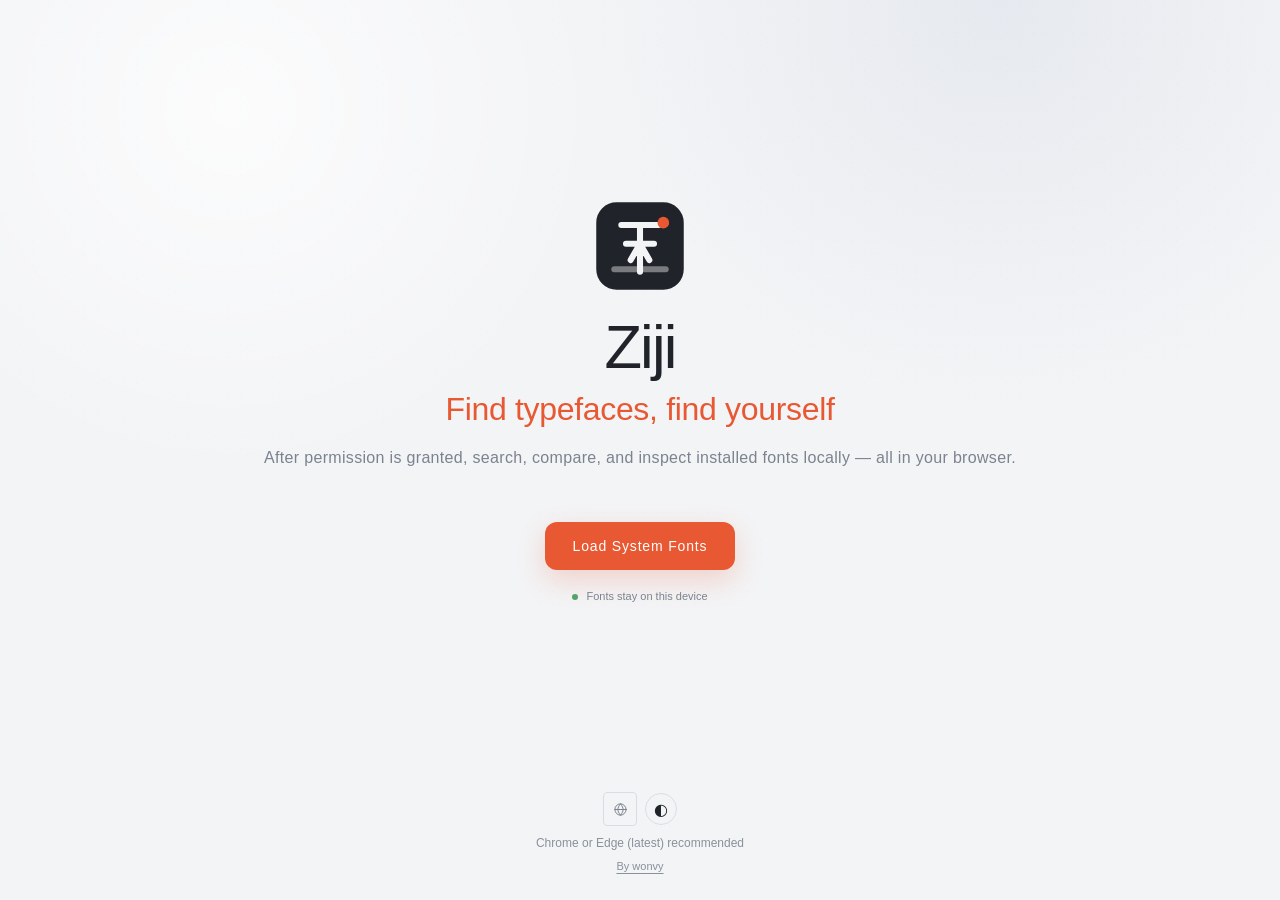
==== webfonts-standalone.html @ 4afd93bd "实现国际化支持与界面优化 * 新增i18n.js文件，包含多语言支持的文本与标签，提升用户界面的可访问性。 * 更新app.js中的文本处理逻辑，确保动态翻译功能正常工作，增强用户体验。 * 修改in" ====
<!doctype html>
<html lang="zh-CN">
<head>
  <meta charset="UTF-8" />
  <meta name="viewport" content="width=device-width, initial-scale=1.0" />
  <meta name="color-scheme" content="light" />
  <title>字己 · 本地字体预览</title>
  <style>
:root {
  --paper: #f3f4f6;
  --panel: #fbfcfd;
  --ink: #20242a;
  --muted: #7b838e;
  --line: #d8dde5;
  --accent: #e85832;
  --stage: #eceff3;
  --shadow: 0 18px 60px rgba(31, 38, 48, .1);
  --topbar-height: 88px;
  --toolbar-control-height: 34px;
}

* { box-sizing: border-box; }
html { height: 100%; overflow: hidden; }
body {
  min-width: 320px;
  min-height: 100%;
  margin: 0;
  color: var(--ink);
  background:
    radial-gradient(circle at 18% 12%, rgba(255,255,255,.72), transparent 28%),
    radial-gradient(circle at 78% 0%, rgba(225,229,236,.72), transparent 30%),
    var(--paper);
  font-family: Inter, "Segoe UI", "Microsoft YaHei", sans-serif;
  overflow: hidden;
  user-select: none;
  -webkit-user-select: none;
}
input,
textarea,
select,
[contenteditable="true"] {
  user-select: text;
  -webkit-user-select: text;
}
::selection {
  background: transparent;
  color: inherit;
}
::-moz-selection {
  background: transparent;
  color: inherit;
}
body::before {
  content: "";
  position: fixed;
  inset: 0;
  z-index: 0;
  pointer-events: none;
  opacity: .32;
  background-image:
    radial-gradient(circle, rgba(32,36,42,.08) .45px, transparent .7px),
    radial-gradient(circle, rgba(255,255,255,.8) .35px, transparent .7px);
  background-position: 0 0, 7px 9px;
  background-size: 13px 13px, 17px 17px;
  mix-blend-mode: multiply;
}
button, input { font: inherit; }
button { color: inherit; }
.app-shell { position: relative; z-index: 1; height: 100vh; display: flex; flex-direction: column; overflow: hidden; }
main { position: relative; flex: 1; min-height: 0; overflow: hidden; }
.topbar {
  position: relative;
  z-index: 12;
  flex: none;
  display: flex;
  align-items: center;
  min-height: var(--topbar-height);
  padding: 0 14px;
  border-bottom: 1px solid var(--line);
  background: var(--paper);
}
.topbar-resize-handle {
  position: absolute;
  z-index: 20;
  left: 0;
  right: 0;
  bottom: -4px;
  height: 8px;
  cursor: ns-resize;
}
.topbar-resize-handle::after {
  content: "";
  position: absolute;
  left: 0;
  right: 0;
  top: 3px;
  height: 1px;
  background: transparent;
  transition: background .15s ease;
}
.topbar-resize-handle:hover::after,
.topbar.resizing .topbar-resize-handle::after {
  background: var(--accent);
}
.topbar-row { width: 100%; min-width: 0; }
.topbar-main {
  position: relative;
  display: flex;
  align-items: center;
  justify-content: space-between;
  width: 100%;
  min-height: calc(var(--topbar-height) - 10px);
}
.brand {
  position: absolute;
  z-index: 3;
  left: 50%;
  display: flex;
  align-items: center;
  gap: 12px;
  color: inherit;
  text-decoration: none;
  transform: translateX(-50%);
  transition: left .58s cubic-bezier(.77,0,.18,1), transform .58s cubic-bezier(.77,0,.18,1), gap .36s ease;
}
body.workspace-active .brand { left: 0; gap: 9px; transform: translateX(0); }
.brand-mark {
  position: relative;
  display: grid;
  place-items: center;
  width: 48px;
  height: 48px;
  color: var(--ink);
  transition: width .42s ease, height .42s ease, color .2s ease;
}
body.workspace-active .brand-mark { width: 32px; height: 32px; }
.brand-mark svg { width: 100%; height: 100%; display: block; overflow: visible; }
.logo-frame { fill: var(--ink); stroke: var(--ink); stroke-width: 1.5; }
.logo-glyph,
.logo-guide {
  fill: none;
  stroke: var(--paper);
  stroke-width: 2.6;
  stroke-linecap: round;
  stroke-linejoin: round;
}
.logo-guide { opacity: .42; }
.logo-dot { fill: var(--accent); }
.brand-copy { display: block; min-width: 0; }
.brand-title-row { display: flex; align-items: center; gap: 6px; }
.brand strong { font-size: 22px; letter-spacing: .12em; transition: font-size .36s ease; }
body.workspace-active .brand strong { font-size: 20px; letter-spacing: .1em; }
.brand small { display: none; }
.version-badge {
  position: relative;
  flex: none;
  display: inline-grid;
  min-width: 48px;
  height: 18px;
  margin: 0;
  padding: 1px 5px;
  overflow: hidden;
  border: 1px solid var(--line);
  border-radius: 20px;
  color: var(--muted);
  background: var(--panel);
  font-size: 10px;
  font-weight: 600;
  letter-spacing: .02em;
  line-height: 14px;
  text-align: center;
  text-decoration: none;
}
body.workspace-active .version-badge { font-size: 9px; }
.version-badge-text {
  grid-area: 1 / 1;
  transition: transform .22s ease, opacity .22s ease;
}
.version-badge .credit-text { opacity: 0; transform: translateY(110%); }
.version-badge:hover,
.version-badge:focus-visible { color: var(--accent); border-color: color-mix(in srgb, var(--accent) 46%, var(--line)); }
.version-badge:hover .version-text,
.version-badge:focus-visible .version-text { opacity: 0; transform: translateY(-110%); }
.version-badge:hover .credit-text,
.version-badge:focus-visible .credit-text { opacity: 1; transform: translateY(0); }
.header-actions { position: relative; z-index: 2; display: flex; align-items: center; gap: 10px; margin-left: auto; }
.workspace-header-actions { display: none; }
.workspace-active .workspace-header-actions { display: flex; align-items: center; gap: 6px; }
.header-actions .locale-menu { position: relative; }
.header-actions .locale-popover,
.welcome-footer .locale-popover {
  right: 0;
  left: auto;
  min-width: 148px;
  padding: 6px;
}
.locale-option {
  width: 100%;
  display: block;
  padding: 7px 10px;
  cursor: pointer;
  border: 0;
  border-radius: 4px;
  color: var(--ink);
  background: transparent;
  font-size: 12px;
  text-align: left;
}
.locale-option:hover { background: var(--paper); }
.locale-option.active { color: var(--accent); font-weight: 600; }
.welcome-footer .welcome-locale-menu summary { color: var(--muted); }
.header-preview {
  position: absolute;
  left: 50%;
  top: 50%;
  z-index: 1;
  display: none;
  align-items: center;
  gap: 6px;
  width: min(460px, calc(100vw - 380px));
  max-width: 520px;
  transform: translate(-50%, -50%);
}
body.workspace-active .header-preview { display: flex; align-items: center; }
body:not(.workspace-active) .topbar { display: none; }
.header-preview-input { flex: 1; min-width: 0; background: var(--panel); }
.header-preview-input-wrap {
  position: relative;
  flex: 1;
  min-width: 0;
}
.header-preview-input {
  position: relative;
  padding-right: 28px;
}
.preview-input-history-toggle {
  position: absolute;
  top: 0;
  right: 0;
  bottom: 0;
  width: 28px;
  display: grid;
  place-items: center;
  padding: 0;
  cursor: pointer;
  border: 0;
  border-left: 1px solid var(--line);
  border-radius: 0 4px 4px 0;
  color: var(--muted);
  background: transparent;
  transition: color .12s ease, background .12s ease;
}
.preview-input-history-toggle svg {
  width: 12px;
  height: 12px;
}
.preview-input-history-toggle:hover,
.header-preview-input:hover .preview-input-history-toggle {
  color: var(--ink);
  background: color-mix(in srgb, var(--paper) 70%, transparent);
}
.preview-input-history {
  position: absolute;
  z-index: 60;
  top: calc(100% + 4px);
  left: 0;
  right: 0;
  width: 100%;
  max-height: 160px;
  overflow: auto;
  padding: 4px;
  border: 1px solid var(--line);
  border-radius: 4px;
  background: var(--panel);
  box-shadow: var(--shadow);
}
.preview-input-history[hidden] { display: none; }
.preview-history-item {
  width: 100%;
  display: block;
  padding: 8px 10px;
  cursor: pointer;
  border: 0;
  border-radius: 4px;
  color: var(--ink);
  background: transparent;
  font-size: 12px;
  text-align: left;
  overflow: hidden;
  text-overflow: ellipsis;
  white-space: nowrap;
}
.preview-history-item:hover { color: var(--accent); background: var(--paper); }
.toolbar-meta {
  flex: none;
  align-items: center;
  gap: 8px;
  justify-self: start;
  grid-column: 1;
}
.toolbar-meta .eyebrow,
.toolbar-meta strong {
  display: inline-flex;
  align-items: center;
  line-height: 1;
}
.toolbar-meta .eyebrow {
  color: var(--ink);
  font-size: 12px;
  font-weight: 400;
  letter-spacing: 0;
  text-transform: none;
}
.toolbar-meta strong {
  margin: 0;
  font-family: inherit;
  font-size: 12px;
  font-weight: 400;
  color: var(--muted);
  white-space: nowrap;
}
.toolbar-meta .font-count-value {
  color: var(--accent);
  font-weight: 700;
  font-size: 16px;
  font-variant-numeric: tabular-nums;
  margin-right: 4px;
}
.toolbar-icon-button {
  width: var(--toolbar-control-height);
  height: var(--toolbar-control-height);
  display: inline-grid;
  place-items: center;
  padding: 0;
  cursor: pointer;
  border: 1px solid var(--line);
  border-radius: 4px;
  color: var(--muted);
  background: var(--paper);
  flex: none;
  box-sizing: border-box;
}
.toolbar-icon-button svg {
  width: 15px;
  height: 15px;
  display: block;
  fill: none;
  stroke: currentColor;
  stroke-width: 1.7;
  stroke-linecap: round;
  stroke-linejoin: round;
}
.toolbar-icon-button:hover {
  color: var(--accent);
  border-color: var(--accent);
  background: var(--paper);
}
.toolbar-center {
  position: relative;
  display: flex;
  flex-wrap: nowrap;
  align-items: center;
  justify-content: stretch;
  gap: 8px;
  min-width: 0;
  width: 100%;
  justify-self: stretch;
  grid-column: 2;
  overflow: visible;
}
.toolbar-search-wrap {
  position: relative;
  flex: none;
  width: 150px;
  min-width: 150px;
  max-width: 150px;
  z-index: 12;
}
.toolbar-search-wrap:focus-within {
  z-index: 80;
}
.toolbar-search,
.card-toolbar .search-box {
  display: flex;
  align-items: center;
  gap: 8px;
  width: 100%;
  height: var(--toolbar-control-height);
  margin: 0;
  padding: 0 10px;
  border: 1px solid var(--line);
  border-radius: 4px;
  background: var(--panel);
}
.toolbar-search input { min-width: 0; flex: 1; font-size: 13px; }
.toolbar-search input[type="search"]::-webkit-search-cancel-button,
.toolbar-search input[type="search"]::-webkit-search-decoration,
.toolbar-search input[type="search"]::-webkit-search-results-button {
  -webkit-appearance: none;
  appearance: none;
  display: none;
}
.toolbar-search input[type="search"]::-moz-search-clear-button { display: none; }
.toolbar-search .search-icon {
  flex: none;
  color: var(--muted);
  font-size: 15px;
  line-height: 1;
  transition: color .15s ease;
}
.toolbar-search:focus-within .search-icon { color: color-mix(in srgb, var(--ink) 72%, var(--muted)); }
.toolbar-search kbd { font-size: 9px; }
.search-clear-button {
  flex: none;
  width: 18px;
  height: 18px;
  display: grid;
  place-items: center;
  padding: 0;
  border: 0;
  border-radius: 50%;
  color: var(--muted);
  background: color-mix(in srgb, var(--muted) 10%, transparent);
  cursor: pointer;
  opacity: 0;
  transform: scale(.86);
  transition: opacity .16s ease, transform .16s ease, color .15s ease, background .15s ease, box-shadow .15s ease;
}
.search-clear-button:not([hidden]) {
  opacity: 1;
  transform: scale(1);
}
.search-clear-button:hover {
  color: var(--accent);
  background: color-mix(in srgb, var(--accent) 14%, var(--panel));
  box-shadow: 0 0 0 1px color-mix(in srgb, var(--accent) 22%, transparent);
}
.search-clear-button:active { transform: scale(.9); }
.search-clear-button:focus-visible {
  outline: 0;
  color: var(--accent);
  box-shadow: 0 0 0 2px color-mix(in srgb, var(--accent) 34%, transparent);
}
.search-clear-button svg { width: 10px; height: 10px; display: block; }
body.dark .search-clear-button:hover {
  background: color-mix(in srgb, var(--accent) 18%, var(--panel));
  box-shadow: 0 0 0 1px color-mix(in srgb, var(--accent) 28%, transparent);
}
.card-toolbar .toolbar-filters.filter-row {
  display: block;
  position: relative;
  width: 100%;
  min-height: var(--toolbar-control-height);
  align-items: center;
  gap: 8px 10px;
  padding: 0;
  border-bottom: 0;
  overflow: visible;
}
.toolbar-filters-leading {
  display: inline-flex;
  align-items: center;
  gap: 5px;
  flex: none;
}
.toolbar-filters-stack {
  position: absolute;
  left: 50%;
  top: 50%;
  z-index: 2;
  display: inline-flex;
  flex-direction: row;
  flex-wrap: nowrap;
  align-items: center;
  gap: 6px;
  min-width: 0;
  max-width: calc(100% - 12px);
  transform: translate(-50%, -50%);
}
.toolbar-filters-stack > .toolbar-search-wrap {
  flex: none;
  width: 150px;
  min-width: 150px;
  max-width: 150px;
}
.toolbar-filters-stack > .toolbar-filter-group {
  flex: none;
  margin-inline: 0;
  padding-inline: 0;
}
.toolbar-filter-group {
  display: inline-flex;
  align-items: center;
  justify-content: center;
  gap: 5px;
  flex: 0 0 auto;
  max-width: 100%;
  overflow-x: auto;
  overscroll-behavior-x: contain;
  scrollbar-width: none;
  -webkit-overflow-scrolling: touch;
  margin-inline: auto;
  padding-inline: 6px;
}
.toolbar-filter-group::-webkit-scrollbar { display: none; }
.toolbar-filters .chip {
  height: var(--toolbar-control-height);
  display: inline-flex;
  align-items: center;
  padding: 0 10px;
  font-size: 10px;
  border: 1px solid var(--line);
  border-radius: 4px;
  background: var(--paper);
  box-sizing: border-box;
}
.toolbar-filters .chip.active {
  color: white;
  border-color: var(--accent);
  background: var(--accent);
}
.toolbar-view { flex: none; justify-self: end; grid-column: 3; margin-left: auto; }
.toolbar-view .filter-menu { position: relative; z-index: 1; }
.toolbar-view .filter-menu[open] { z-index: 40; }
.toolbar-view .filter-menu-icon { margin-left: 2px; }
.weight-filter-popover {
  left: auto;
  right: 0;
  width: 240px;
  min-width: 240px;
  max-width: min(280px, 72vw);
  max-height: 460px;
  padding: 8px;
  overflow-y: auto;
}
.weight-filter-popover:has(.weight-filter-item) {
  display: flex;
  flex-direction: column;
  gap: 2px;
}
.weight-filter-popover .filter-empty { padding: 10px 8px; }
.weight-filter-item {
  display: block;
  min-height: 36px;
  padding: 8px 10px;
  cursor: pointer;
  border-radius: 4px;
  font-size: 11px;
  white-space: nowrap;
}
.weight-filter-item:hover { background: var(--paper); }
.weight-filter-name {
  display: flex;
  align-items: center;
  gap: 8px;
  min-width: 0;
  width: 100%;
}
.weight-filter-label {
  flex: 1;
  min-width: 0;
  overflow: hidden;
  text-overflow: ellipsis;
}
.weight-filter-count {
  flex: none;
  margin-left: auto;
  min-width: 2.4em;
  color: var(--muted);
  font-size: 10px;
  font-variant-numeric: tabular-nums;
  text-align: right;
}
#weightMenu summary b {
  display: inline-block;
  max-width: 96px;
  overflow: hidden;
  text-overflow: ellipsis;
  vertical-align: bottom;
  white-space: nowrap;
}
.filter-empty { display: block; padding: 8px; color: var(--muted); font-size: 11px; }
.privacy { color: var(--muted); font-size: 11px; }
.privacy i { display: inline-block; width: 6px; height: 6px; margin-right: 5px; border-radius: 50%; background: #55a36a; }
.icon-button, .text-button, .pill-button, .chip { cursor: pointer; border: 0; background: transparent; }
.icon-button { width: 32px; height: 32px; border: 1px solid var(--line); border-radius: 50%; font-size: 16px; }
.icon-button:hover { border-color: var(--ink); }
.welcome {
  position: absolute;
  inset: 0;
  display: flex;
  flex-direction: column;
  align-items: center;
  justify-content: center;
  padding: 0 32px 24px;
  text-align: center;
  transition: transform .58s cubic-bezier(.77,0,.18,1), opacity .35s ease;
}
.welcome-inner {
  width: min(920px, 100%);
  flex: 1;
  display: flex;
  flex-direction: column;
  align-items: center;
  justify-content: center;
}
.welcome-brand-mark {
  display: grid;
  place-items: center;
  width: clamp(80px, 14vw, 112px);
  height: clamp(80px, 14vw, 112px);
  margin-bottom: 4px;
  color: var(--ink);
}
.welcome-brand-mark svg {
  width: 100%;
  height: 100%;
  display: block;
  overflow: visible;
}
.welcome .eyebrow { margin-bottom: 2px; letter-spacing: .2em; }
.welcome h1 {
  margin: 8px 0 18px;
  font-size: clamp(36px, 4.8vw, 64px);
  font-weight: 400;
  line-height: 1.06;
  letter-spacing: -.03em;
}
.welcome-accent {
  display: block;
  margin-top: 0.42em;
  color: var(--accent);
  font-style: normal;
  font-weight: 400;
  font-size: clamp(20px, 2.5vw, 32px);
  line-height: 1.12;
  letter-spacing: -.01em;
}
.welcome-lead {
  margin: 0;
  color: var(--muted);
  font-size: 16px;
  line-height: 1.5;
  letter-spacing: .02em;
  white-space: nowrap;
}
.primary-button {
  width: fit-content;
  min-width: 168px;
  height: 48px;
  display: inline-flex;
  align-items: center;
  justify-content: center;
  margin-top: 32px;
  padding: 0 28px;
  cursor: pointer;
  color: white;
  border: 0;
  border-radius: 12px;
  background: var(--accent);
  box-shadow: 0 10px 28px rgba(232, 88, 50, .22);
  font-size: 14px;
  font-weight: 500;
  letter-spacing: .06em;
  transition: transform .18s ease, color .18s ease, background .18s ease, box-shadow .18s ease, filter .18s ease;
}
.primary-button:hover {
  color: white;
  background: var(--accent);
  box-shadow:
    0 14px 34px rgba(232, 88, 50, .28),
    0 0 0 5px color-mix(in srgb, var(--accent) 12%, transparent);
  filter: none;
  transform: translateY(-2px);
}
.primary-button:active {
  filter: none;
  transform: translateY(0);
  background: var(--accent);
  box-shadow: 0 8px 20px rgba(232, 88, 50, .2);
}
.primary-button:disabled { cursor: wait; opacity: .76; transform: none; box-shadow: none; }
.welcome-inner > .primary-button { margin-top: 52px; }
.welcome-actions {
  display: flex;
  align-items: center;
  justify-content: center;
  gap: 12px;
  margin-top: 20px;
}
.welcome-actions .privacy { margin: 0; font-size: 11px; }
.load-progress { width: min(360px, 100%); margin-top: 20px; }
.progress-track { height: 3px; overflow: hidden; border-radius: 5px; background: var(--line); }
.progress-track i { display: block; width: 0; height: 100%; background: var(--accent); transition: width .25s ease; }
.load-progress.indeterminate .progress-track i {
  width: 38%; animation: indeterminate 1.15s ease-in-out infinite;
}
.progress-copy { display: flex; justify-content: space-between; margin-top: 9px; color: var(--muted); font-size: 11px; }
.progress-copy strong { color: var(--ink); font-weight: 600; }
@keyframes indeterminate { from { transform: translateX(-110%); } to { transform: translateX(290%); } }
.welcome .support-note,
.welcome-footer-note {
  flex: none;
  margin: 0;
  color: var(--muted);
  font-size: 12px;
  opacity: .88;
}
.welcome-footer-controls {
  display: flex;
  align-items: center;
  gap: 8px;
}
.welcome-footer {
  flex: none;
  display: flex;
  flex-direction: column;
  align-items: center;
  gap: 10px;
  margin-top: auto;
  padding-bottom: 4px;
}
.welcome-footer .icon-button {
  flex: none;
}
.welcome-footer-link {
  color: var(--muted);
  font-size: 11px;
  text-decoration: underline;
  text-underline-offset: 3px;
  opacity: .88;
}
.welcome-footer-link:hover { color: var(--accent); }
.eyebrow { color: var(--accent); font-size: 10px; font-weight: 800; letter-spacing: .18em; text-transform: uppercase; }
.workspace { height: 100%; display: grid; grid-template-columns: minmax(0, 1fr); grid-template-rows: minmax(0, 1fr); background: var(--panel); }
.sidebar { display: flex; flex-direction: column; min-height: 0; padding: 25px 20px 0; border-right: 1px solid var(--line); background: var(--panel); }
.sidebar-heading, .panel-title, .font-meta-row { display: flex; align-items: center; justify-content: space-between; }
.sidebar-heading strong, .panel-title strong { display: block; margin-top: 5px; font-family: Georgia, "Songti SC", serif; font-size: 19px; font-weight: 500; }
.scan-progress { margin-top: 15px; color: var(--muted); font-size: 10px; }
.scan-progress .progress-track { margin-top: 7px; height: 2px; }
.text-button { padding: 5px; color: var(--muted); font-size: 12px; }
.text-button:hover { color: var(--accent); }
.search-box { display: flex; align-items: center; gap: 9px; margin-top: 22px; padding: 0 12px; height: 43px; border: 1px solid var(--line); background: var(--paper); }
.search-box input { min-width: 0; flex: 1; border: 0; outline: 0; color: var(--ink); background: transparent; font-size: 13px; }
kbd { color: var(--muted); font-size: 10px; }
.filter-row { display: flex; gap: 6px; padding: 13px 0; }
.chip { padding: 6px 10px; border-radius: 30px; color: var(--muted); font-size: 11px; }
.chip.active { color: white; background: var(--accent); }
.font-list { min-height: 0; overflow-y: auto; scrollbar-gutter: stable; scrollbar-width: thin; scrollbar-color: color-mix(in srgb, var(--muted) 38%, transparent) transparent; }
.font-list::-webkit-scrollbar { width: 6px; height: 6px; }
.font-list::-webkit-scrollbar-track { background: transparent; }
.font-list::-webkit-scrollbar-thumb {
  border: 2px solid transparent;
  border-radius: 999px;
  background: color-mix(in srgb, var(--muted) 34%, transparent);
  background-clip: padding-box;
}
.font-list::-webkit-scrollbar-thumb:hover { background: color-mix(in srgb, var(--muted) 54%, transparent); background-clip: padding-box; }
.font-list::-webkit-scrollbar-corner { background: transparent; }
.font-card { position: relative; padding: 15px 38px 14px 9px; cursor: pointer; border-bottom: 1px solid var(--line); }
.font-card:hover, .font-card.active { background: var(--paper); }
.font-card.active::before { content: ""; position: absolute; left: 0; top: 16px; width: 3px; height: 36px; background: var(--accent); }
.font-card strong { display: block; overflow: hidden; font-size: 14px; font-weight: 600; text-overflow: ellipsis; white-space: nowrap; }
.font-card .sample { display: block; overflow: hidden; margin-top: 7px; font-size: 22px; text-overflow: ellipsis; white-space: nowrap; }
.font-card small { display: block; margin-top: 7px; color: var(--muted); font-size: 9px; letter-spacing: .08em; text-transform: uppercase; }
.font-card .star { position: absolute; right: 9px; top: 17px; color: var(--muted); }
.empty-state { padding: 50px 10px; color: var(--muted); text-align: center; font-size: 13px; }
.preview-pane { display: grid; min-width: 0; min-height: 0; grid-template-rows: auto auto minmax(250px, 1fr) auto; background: var(--panel); }
.control-bar { display: grid; grid-template-columns: 1fr 280px; gap: 30px; padding: 22px 34px; border-bottom: 1px solid var(--line); }
.preview-input-wrap span, .compact-control label { display: block; margin-bottom: 8px; color: var(--muted); font-size: 10px; letter-spacing: .12em; }
.preview-input-wrap input { width: 100%; padding: 0; border: 0; outline: 0; color: var(--ink); background: transparent; font-family: Georgia, "Songti SC", serif; font-size: 20px; }
.compact-control { display: grid; grid-template-columns: 1fr 36px; align-items: center; }
.compact-control label { grid-column: 1 / -1; }
input[type="range"] {
  width: 100%;
  height: 16px;
  margin: 0;
  background: transparent;
  -webkit-appearance: none;
  appearance: none;
  accent-color: unset;
}
input[type="range"]::-webkit-slider-runnable-track {
  height: 3px;
  border-radius: 2px;
  background: var(--line);
}
input[type="range"]::-webkit-slider-thumb {
  -webkit-appearance: none;
  width: 10px;
  height: 14px;
  margin-top: -5.5px;
  border: 1px solid color-mix(in srgb, var(--accent) 65%, var(--line));
  border-radius: 3px;
  background: var(--accent);
  cursor: pointer;
}
input[type="range"]::-moz-range-track {
  height: 3px;
  border-radius: 2px;
  background: var(--line);
}
input[type="range"]::-moz-range-thumb {
  width: 10px;
  height: 14px;
  border: 1px solid color-mix(in srgb, var(--accent) 65%, var(--line));
  border-radius: 3px;
  background: var(--accent);
  cursor: pointer;
}
.compact-control output { text-align: right; font-size: 12px; }
.font-meta-row { padding: 23px 34px 17px; }
.font-meta-row h2 { margin: 5px 0 0; font-family: Georgia, "Songti SC", serif; font-size: 26px; font-weight: 500; }
.meta-actions { display: flex; gap: 9px; }
.pill-button { padding: 0 16px; height: 36px; border: 1px solid var(--line); border-radius: 30px; color: var(--muted); font-size: 11px; }
.pill-button.active { color: var(--ink); border-color: var(--ink); }
.preview-stage { position: relative; display: grid; place-items: center; min-height: 0; overflow: hidden; margin: 0 34px; border-radius: 4px; background: var(--stage); cursor: crosshair; }
.preview-text { max-width: 92%; padding: 60px 0; line-height: 1.2; text-align: center; overflow-wrap: anywhere; }
.stage-hint { position: absolute; right: 13px; bottom: 11px; color: rgba(0,0,0,.42); font-size: 9px; letter-spacing: .1em; }
.magnifier { position: absolute; z-index: 6; width: 190px; height: 190px; overflow: hidden; opacity: 0; visibility: hidden; pointer-events: none; border: 5px solid rgba(255,255,255,.88); border-radius: 50%; background: var(--stage); box-shadow: 0 10px 34px rgba(0,0,0,.25); transform: scale(.82); transition: opacity .16s ease, transform .18s cubic-bezier(.2,.8,.2,1), visibility 0s linear .18s; }
.magnifier.visible { opacity: 1; visibility: visible; transform: scale(1); transition-delay: 0s; }
.magnifier span { position: absolute; display: block; white-space: pre-wrap; overflow-wrap: anywhere; text-align: center; transform-origin: 0 0; }
.bottom-panel { padding: 19px 34px 23px; border-top: 1px solid var(--line); }
.axis-controls, .standard-controls { display: grid; grid-template-columns: repeat(4, minmax(130px, 1fr)); gap: 24px; margin-top: 17px; }
.axis-control span, .standard-controls label > span { display: flex; justify-content: space-between; margin-bottom: 7px; color: var(--muted); font-size: 10px; }
.axis-control output, .standard-controls output { color: var(--ink); }
.standard-controls input[type="color"] { width: 100%; height: 22px; padding: 0; cursor: pointer; border: 0; background: transparent; }
.toast { position: fixed; left: 50%; bottom: 25px; z-index: 500; padding: 11px 17px; opacity: 0; color: var(--paper); border-radius: 3px; background: var(--ink); transform: translate(-50%, 20px); transition: .2s; pointer-events: none; font-size: 12px; }
.toast.show { opacity: 1; transform: translate(-50%, 0); }
body.dark { --paper: #181816; --panel: #201f1c; --ink: #f4efe6; --muted: #aaa49a; --line: #3b3934; --stage: #2b2924; --shadow: 0 18px 60px rgba(0,0,0,.28); background: var(--paper); }
body.dark::before { display: none; }
body.dark .stage-hint { color: rgba(255,255,255,.42); }
body.dark .magnifier { border-color: rgba(40,39,35,.9); }
body.dark .card-magnifier { border-color: rgba(40,39,35,.92); }
body.dark .chip.active {
  color: white;
  background: var(--accent);
  border-color: var(--accent);
}
body.dark .view-button.active { color: #fff; border-color: var(--accent); background: var(--accent); }
body.dark .filter-menu-icon.is-active summary,
body.dark .filter-menu-icon[open] summary { color: var(--accent); background: var(--panel); }
body.dark .filter-menu-icon.is-active summary svg,
body.dark .filter-menu-icon[open] summary svg { stroke: var(--accent); }

/* 全局界面字体规范：预览字形继续使用各自的字体 */
body { font-family: "Microsoft YaHei", "微软雅黑", sans-serif; font-size: 12px; }
button, input, select, textarea, summary, kbd, output { font-family: "Microsoft YaHei", "微软雅黑", sans-serif; }
.brand-mark,
.welcome h1,
.sidebar-heading strong,
.panel-title strong,
.toolbar-meta strong { font-family: "Microsoft YaHei", "微软雅黑", sans-serif !important; }

.brand small,
.eyebrow,
.progress-copy,
.scan-progress,
kbd,
.chip,
.font-card small,
.preview-input-wrap span,
.compact-control label,
.pill-button,
.stage-hint,
.axis-control span,
.standard-controls label > span,
.toolbar-meta .eyebrow,
.toolbar-filters .chip,
.toolbar-view .grid-layout-control,
.toolbar-view .columns-control,
.toolbar-view .density-control,
.card-preview-input span,
.filter-menu summary,
.filter-menu summary b,
.filter-popover label,
.filter-popover .filter-group-label,
.single-view .card-actions,
.detail-hint,
.font-info-grid dt,
.font-info-grid dd { font-size: 12px !important; }

/* 字体卡片工作区 */
.workspace {
  position: absolute;
  top: 100%;
  left: 0;
  width: 100%;
  height: 100%;
  display: grid;
  grid-template-columns: minmax(0, 1fr);
  grid-template-rows: minmax(0, 1fr);
  background: var(--panel);
  transition: transform .58s cubic-bezier(.77,0,.18,1);
}
.workspace-active .welcome { opacity: 0; transform: translateY(-100%); pointer-events: none; }
.workspace-active .workspace { transform: translateY(-100%); }
.library-body { display: flex; width: 100%; min-width: 0; min-height: 0; overflow: hidden; }
.card-area {
  position: relative;
  min-width: 360px;
  min-height: 0;
  flex: 1 1 auto;
  display: flex;
  flex-direction: column;
  padding: 8px 20px 0;
  overflow: visible;
  transition: flex-basis .24s ease, min-width .24s ease, width .24s ease, padding .24s ease;
}
.card-area.collapsed {
  flex: 0 0 40px;
  min-width: 40px;
  width: 40px;
  padding-left: 0;
  padding-right: 0;
  overflow: visible;
}
.card-area.collapsed > :not(.card-area-toggle) { visibility: hidden; pointer-events: none; }
.card-area.collapsed .card-area-toggle {
  pointer-events: auto;
  visibility: visible;
  right: auto;
  left: 50%;
  top: 50%;
  transform: translate(-50%, -50%) rotate(180deg);
}
.card-area.collapsed .card-area-toggle:hover { transform: translate(-50%, -50%) rotate(180deg); }
.card-area.collapsed .card-area-toggle:active { transform: translate(-50%, -50%) rotate(180deg) scale(.94); }
.card-toolbar {
  position: relative;
  z-index: 30;
  flex: none;
  display: grid;
  grid-template-columns: auto minmax(0, 1fr) auto;
  align-items: center;
  gap: 10px;
  padding: 2px 0 8px;
  overflow: visible;
  container-type: inline-size;
  container-name: card-toolbar;
}
.toolbar-section { display: flex; align-items: center; gap: 6px; min-width: 0; }
.search-control { position: relative; min-width: 0; width: 100%; }
.card-search { width: 100%; min-width: 0; height: var(--toolbar-control-height); margin: 0; }
.search-suggestions { position: absolute; z-index: 60; top: var(--toolbar-control-height); left: 0; width: min(460px, 75vw); padding: 14px 10px 10px; border: 1px solid var(--line); border-radius: 5px; background: var(--panel); box-shadow: var(--shadow); }
.search-suggestions[hidden] { display: none; }
.suggestion-group + .suggestion-group { margin-top: 11px; padding-top: 10px; border-top: 1px solid var(--line); }
.suggestion-group > span { display: block; margin-bottom: 7px; color: var(--muted); font-size: 12px; }
.suggestion-tags { display: flex; flex-wrap: wrap; gap: 6px; }
.suggestion-tag { min-height: 28px; padding: 4px 10px; cursor: pointer; border: 0; border-radius: 20px; color: var(--muted); background: var(--paper); font-size: 12px; }
.suggestion-tag:hover, .suggestion-tag.active { color: white; background: var(--accent); }
.suggestion-empty { color: var(--muted); font-size: 12px; }
.card-preview-input {
  display: flex;
  align-items: center;
  gap: 8px;
  flex: 1;
  min-width: 0;
  min-height: var(--toolbar-control-height);
  height: var(--toolbar-control-height);
  padding: 0 10px;
  border: 1px solid var(--line);
  border-radius: 4px;
  background: var(--paper);
  transition: border-color .18s ease, box-shadow .18s ease;
}
.card-preview-input.is-previewing { border-color: color-mix(in srgb, var(--accent) 42%, var(--line)); box-shadow: inset 0 0 0 1px color-mix(in srgb, var(--accent) 16%, transparent); }
.card-preview-input span,
.card-preview-input .preview-control-label { flex: none; margin-bottom: 0; color: var(--muted); font-size: 9px; letter-spacing: .1em; white-space: nowrap; }
.card-preview-input input {
  flex: 1;
  min-width: 0;
  width: auto;
  padding: 0;
  font-family: Georgia, "Songti SC", serif;
  font-size: 16px;
  line-height: 1.2;
}
.header-preview-input.card-preview-input {
  height: auto;
  min-height: var(--toolbar-control-height);
  max-height: calc(var(--topbar-height) - 12px);
  align-items: center;
  padding-block: 6px;
  box-sizing: border-box;
}
.header-preview-input.card-preview-input input {
  line-height: 1.35;
  align-self: center;
}
.magnifier-toolbar-button {
  flex: none;
  width: var(--toolbar-control-height);
  height: var(--toolbar-control-height);
  display: inline-grid;
  place-items: center;
  padding: 0;
  border: 1px solid var(--line);
  border-radius: 4px;
  color: var(--muted);
  background: var(--paper);
}
.magnifier-toolbar-button svg {
  width: 20px;
  height: 20px;
  display: block;
  fill: none;
  stroke: currentColor;
  stroke-width: 1.7;
  stroke-linecap: round;
}
.magnifier-toolbar-button.active { color: white; border-color: var(--accent); background: var(--accent); }
.header-preview-focus-display {
  display: none;
  flex: 1;
  align-items: center;
  justify-content: center;
  align-self: center;
  min-width: 0;
  min-height: var(--toolbar-control-height);
  max-height: calc(var(--topbar-height) - 12px);
  padding: 8px 16px;
  overflow: hidden;
  pointer-events: none;
  box-sizing: border-box;
  font-size: clamp(18px, calc((var(--topbar-height) - 32px) * 0.72), 88px);
  line-height: 1.15;
  letter-spacing: 0;
  text-align: center;
  white-space: nowrap;
  text-overflow: ellipsis;
}
body.header-card-preview-browsing .header-preview,
body.header-card-preview-focus .header-preview {
  z-index: 3;
  align-items: center;
  justify-content: center;
  width: min(calc(100vw - 180px), 980px);
  min-height: calc(var(--topbar-height) - 12px);
  max-height: calc(var(--topbar-height) - 12px);
}
body.header-card-preview-browsing .header-preview-input-wrap,
body.header-card-preview-browsing #magnifierButton,
body.header-card-preview-focus .header-preview-input-wrap,
body.header-card-preview-focus #magnifierButton {
  visibility: hidden;
  position: absolute;
  width: 0;
  height: 0;
  overflow: hidden;
  opacity: 0;
  pointer-events: none;
}
body.header-card-preview-focus .header-preview-focus-display:not([hidden]) {
  display: flex;
}
body.header-card-preview-browsing .preview-input-history,
body.header-card-preview-focus .preview-input-history {
  display: none !important;
}
.toolbar-filters .filter-menu { position: relative; z-index: 1; }
.toolbar-filters .filter-menu[open] { z-index: 40; }
.toolbar-filters .filter-menu,
.toolbar-filters .filter-menu summary { height: var(--toolbar-control-height); }
.toolbar-filters .filter-menu summary { padding: 0 8px; font-size: 10px; }
.toolbar-filters .filter-popover { top: calc(100% + 4px); z-index: 50; }
.toolbar-view .view-button {
  width: var(--toolbar-control-height);
  height: var(--toolbar-control-height);
  font-size: 14px;
}
.toolbar-view .grid-layout-control,
.toolbar-view .columns-control { margin-left: 2px; gap: 4px; font-size: 9px; }
.view-controls > .grid-layout-control:first-of-type {
  margin-left: 10px;
  padding-left: 10px;
  border-left: 1px solid var(--line);
}
.view-controls > .grid-layout-control:last-of-type {
  margin-right: 10px;
  padding-right: 10px;
  border-right: 1px solid var(--line);
}
.view-controls > .single-size-control {
  flex: 0 0 175px;
  width: 175px;
  margin-left: 10px;
  margin-right: 10px;
  padding-left: 10px;
  padding-right: 10px;
  border-left: 1px solid var(--line);
  border-right: 1px solid var(--line);
  white-space: nowrap;
}
.single-size-control .control-label-text {
  flex: none;
  white-space: nowrap;
}
.toolbar-view .grid-layout-control input,
.toolbar-view .columns-control input {
  width: clamp(36px, 12cqi, 56px);
  min-width: 36px;
  max-width: 56px;
}
.toolbar-view .single-size-control input {
  width: 100%;
  min-width: 48px;
  max-width: none;
}
.single-size-range-wrap {
  position: relative;
  display: flex;
  align-items: center;
  flex: 1 1 auto;
  min-width: 0;
}
.single-size-control output {
  min-width: 2.2em;
  text-align: right;
}
.single-size-bubble {
  position: absolute;
  bottom: calc(100% + 7px);
  left: 50%;
  z-index: 2;
  transform: translateX(-50%);
  padding: 2px 7px;
  border: 1px solid var(--line);
  border-radius: 4px;
  color: var(--ink);
  background: var(--panel);
  box-shadow: 0 4px 14px rgba(0,0,0,.12);
  font-size: 10px;
  font-variant-numeric: tabular-nums;
  line-height: 1.3;
  pointer-events: none;
  white-space: nowrap;
}
.single-size-bubble[hidden] { display: none !important; }
.hover-preview-overlay {
  position: fixed;
  inset: 0;
  z-index: 300;
  display: grid;
  place-items: center;
  padding: 40px;
  background: color-mix(in srgb, #000 38%, transparent);
  backdrop-filter: blur(12px);
}
.hover-preview-overlay[hidden] { display: none !important; }
.hover-preview-window {
  position: relative;
  display: grid;
  grid-template-rows: minmax(0, 1fr) auto auto;
  width: min(860px, 82vw);
  height: min(620px, 78vh);
  padding: 34px 38px 28px;
  border: 1px solid color-mix(in srgb, var(--line) 80%, transparent);
  border-radius: 18px;
  color: var(--ink);
  background: color-mix(in srgb, var(--panel) 92%, transparent);
  box-shadow: 0 24px 90px rgba(0,0,0,.32);
}
.hover-preview-close {
  position: absolute;
  top: 14px;
  right: 14px;
  width: 30px;
  height: 30px;
  display: grid;
  place-items: center;
  padding: 0;
  cursor: pointer;
  border: 1px solid var(--line);
  border-radius: 50%;
  color: var(--muted);
  background: var(--paper);
  font-size: 18px;
  line-height: 1;
}
.hover-preview-close:hover { color: white; border-color: var(--accent); background: var(--accent); }
.hover-preview-sample {
  min-width: 0;
  min-height: 0;
  display: grid;
  place-items: center;
  overflow: visible;
  font-size: clamp(54px, 12vw, 150px);
  line-height: 1.05;
  text-align: center;
  white-space: pre-wrap;
}
.hover-preview-subsamples {
  display: grid;
  gap: 5px;
  max-width: 100%;
  margin: 10px auto 22px;
  color: color-mix(in srgb, var(--ink) 82%, var(--muted));
  font-size: clamp(17px, 2.2vw, 30px);
  line-height: 1.25;
  text-align: center;
}
.hover-preview-subsamples div {
  max-width: 100%;
  overflow: hidden;
  text-overflow: ellipsis;
  white-space: nowrap;
}
.hover-preview-meta {
  display: flex;
  align-items: center;
  justify-content: center;
  gap: 10px;
  min-width: 0;
  color: var(--muted);
  font-size: 13px;
}
.hover-preview-meta strong {
  min-width: 0;
  overflow: hidden;
  color: var(--ink);
  font-size: 15px;
  font-weight: 600;
  text-overflow: ellipsis;
  white-space: nowrap;
}
.hover-preview-meta strong,
.hover-preview-meta span {
  cursor: copy;
  text-underline-offset: 3px;
}
.hover-preview-meta strong:hover,
.hover-preview-meta span:hover,
.hover-preview-meta strong:focus-visible,
.hover-preview-meta span:focus-visible {
  text-decoration: underline;
}
.toolbar-view .grid-layout-control output,
.toolbar-view .columns-control output { min-width: 1.2em; color: var(--ink); font-size: 9px; text-align: left; font-variant-numeric: tabular-nums; }
.toolbar-view .density-control { margin-left: 2px; gap: 4px; font-size: 9px; }
.toolbar-view .density-control input { width: 120px; }
.filter-divider { width: 1px; height: 16px; margin: 0 1px; background: var(--line); }
.filter-menu { position: relative; height: var(--toolbar-control-height); z-index: 1; }
.filter-menu[open] { z-index: 40; }
.filter-menu summary {
  height: var(--toolbar-control-height);
  display: inline-flex;
  align-items: center;
  justify-content: center;
  gap: 4px;
  padding: 0 8px;
  cursor: pointer;
  list-style: none;
  border: 1px solid var(--line);
  border-radius: 4px;
  background: var(--paper);
  font-size: 10px;
  line-height: 1;
  box-sizing: border-box;
}
.filter-menu summary::-webkit-details-marker { display: none; }
.filter-menu summary::after {
  content: "⌄";
  display: inline-flex;
  align-items: center;
  align-self: center;
  height: 1em;
  margin-left: 2px;
  color: var(--muted);
  font-size: 10px;
  line-height: 1;
}
.filter-menu summary b {
  display: inline-flex;
  align-items: center;
  color: var(--accent);
  font-size: 9px;
  font-weight: 700;
  line-height: 1;
}
.filter-menu-label { white-space: nowrap; }

@media (max-width: 1200px) {
  .toolbar-filter-group .filter-menu-label { display: none; }
  .toolbar-filter-group .filter-menu summary { padding-inline: 6px; gap: 3px; }
  .toolbar-filter-group .filter-menu summary b {
    max-width: 5em;
    overflow: hidden;
    text-overflow: ellipsis;
    white-space: nowrap;
  }
  .toolbar-filter-group .card-preview-style-preset-dropdown summary .filter-menu-label,
  .toolbar-filter-group .card-preview-style-preset-dropdown summary .card-preview-style-icon { display: none; }
  .toolbar-filter-group .card-preview-style-preset-dropdown summary b { display: inline-flex; }
  .toolbar-filter-group .card-preview-style-preset-dropdown summary::after { display: inline-flex; }
  .toolbar-filter-group .card-preview-style-preset-dropdown summary {
    width: auto;
    min-width: 0;
    padding: 0 6px;
    gap: 2px;
    justify-content: center;
  }
}

@container card-toolbar (max-width: 1100px) {
  .toolbar-filter-group .filter-menu-label { display: none; }
  .toolbar-filter-group .filter-menu summary { padding-inline: 6px; gap: 3px; }
  .toolbar-filter-group .filter-menu summary b {
    max-width: 5em;
    overflow: hidden;
    text-overflow: ellipsis;
    white-space: nowrap;
  }
  .toolbar-filter-group .card-preview-style-preset-dropdown summary .filter-menu-label,
  .toolbar-filter-group .card-preview-style-preset-dropdown summary .card-preview-style-icon { display: none; }
  .toolbar-filter-group .card-preview-style-preset-dropdown summary b { display: inline-flex; }
  .toolbar-filter-group .card-preview-style-preset-dropdown summary::after { display: inline-flex; }
  .toolbar-filter-group .card-preview-style-preset-dropdown summary {
    width: auto;
    min-width: 0;
    padding: 0 6px;
    gap: 2px;
    justify-content: center;
  }
}

.filter-menu-icon summary {
  width: var(--toolbar-control-height);
  height: var(--toolbar-control-height);
  padding: 0;
  justify-content: center;
  color: var(--muted);
  box-sizing: border-box;
  border-radius: 4px;
}
.filter-menu-icon summary::after { display: none; }
.filter-menu-icon summary svg {
  width: 15px;
  height: 15px;
  display: block;
  fill: none;
  stroke: currentColor;
  stroke-width: 1.7;
  stroke-linecap: round;
}
.filter-menu-icon.is-active summary,
.filter-menu-icon[open] summary { color: var(--accent); border-color: var(--accent); background: var(--paper); }
.filter-menu-icon.is-active summary svg,
.filter-menu-icon[open] summary svg { stroke: var(--accent); }
.filter-menu[open] summary { border-color: var(--ink); }
.filter-menu-icon[open] summary { border-color: var(--accent); }
.filter-popover { position: absolute; z-index: 50; top: calc(100% + 4px); left: 0; min-width: 145px; padding: 7px; border: 1px solid var(--line); border-radius: 4px; background: var(--panel); box-shadow: var(--shadow); }
.filter-popover.is-floating,
.card-family-menu.is-floating {
  position: fixed;
  z-index: 220;
  top: auto;
  left: auto;
  opacity: 1;
  visibility: visible;
  pointer-events: auto;
}
.data-button { height: 28px; padding: 0 8px; cursor: pointer; border: 1px solid var(--line); border-radius: 3px; color: var(--muted); background: transparent; font-size: 12px; }
.data-button:hover { color: var(--accent); border-color: var(--accent); background: var(--panel); }
.filter-popover label {
  display: flex;
  align-items: center;
  padding: 7px 8px;
  cursor: pointer;
  border-radius: 3px;
  font-size: 11px;
  white-space: nowrap;
}
.filter-popover label:hover { background: var(--paper); }
.filter-popover input[type="checkbox"],
.filter-popover input[type="radio"] {
  appearance: none;
  -webkit-appearance: none;
  position: relative;
  flex: none;
  width: 14px;
  height: 14px;
  margin: 0 7px 0 0;
  padding: 0;
  border: 1px solid color-mix(in srgb, var(--line) 88%, var(--muted));
  border-radius: 4px;
  background: transparent;
  cursor: pointer;
  transition: border-color .15s ease, box-shadow .15s ease;
}
.filter-popover input[type="checkbox"]:hover,
.filter-popover input[type="radio"]:hover {
  border-color: color-mix(in srgb, var(--accent) 42%, var(--line));
}
.filter-popover input[type="checkbox"]:checked,
.filter-popover input[type="radio"]:checked {
  border-color: var(--accent);
  background: transparent;
}
.filter-popover input[type="checkbox"]:checked::after {
  content: "✓";
  position: absolute;
  inset: 0;
  display: grid;
  place-items: center;
  color: var(--accent);
  font-size: 10px;
  font-weight: 700;
  line-height: 1;
}
.filter-popover input[type="radio"]:checked::after {
  content: "";
  position: absolute;
  inset: 3px;
  border-radius: 2px;
  background: var(--accent);
}
.filter-popover input[type="checkbox"]:focus-visible,
.filter-popover input[type="radio"]:focus-visible {
  outline: 0;
  box-shadow: 0 0 0 2px color-mix(in srgb, var(--accent) 28%, transparent);
}
.view-options-popover { min-width: 168px; padding: 6px; }
.view-options-popover .check-option {
  display: flex;
  align-items: center;
  padding: 7px 8px;
  cursor: pointer;
  border-radius: 3px;
  font-size: 11px;
  white-space: nowrap;
}
.view-options-popover .check-option:hover { background: var(--paper); }
.view-options-popover .check-option input[type="checkbox"] {
  appearance: none;
  -webkit-appearance: none;
  position: relative;
  width: 14px;
  height: 14px;
  margin: 0 8px 0 0;
  padding: 0;
  flex: none;
  border: 1px solid color-mix(in srgb, var(--line) 88%, var(--muted));
  border-radius: 4px;
  background: transparent;
  cursor: pointer;
  transition: border-color .15s ease, box-shadow .15s ease;
}
.view-options-popover .check-option input[type="checkbox"]:hover {
  border-color: color-mix(in srgb, var(--accent) 42%, var(--line));
}
.view-options-popover .check-option input[type="checkbox"]:checked {
  border-color: var(--accent);
  background: transparent;
}
.view-options-popover .check-option input[type="checkbox"]:checked::after {
  content: "✓";
  position: absolute;
  inset: 0;
  display: grid;
  place-items: center;
  color: var(--accent);
  font-size: 10px;
  font-weight: 700;
  line-height: 1;
}
.view-options-popover .check-option input[type="checkbox"]:focus-visible {
  outline: 0;
  box-shadow: 0 0 0 2px color-mix(in srgb, var(--accent) 28%, transparent);
}
.popover-divider { display: block; height: 1px; margin: 5px 4px; background: var(--line); }
.category-filter-popover { min-width: 190px; }
.category-filter-popover label { display: flex; align-items: center; gap: 3px; padding: 6px; font-size: 12px; }
.category-filter-popover label.child { padding-left: 24px; }
.manage-category-button { width: 100%; height: 30px; margin-top: 6px; cursor: pointer; border: 1px solid var(--line); border-radius: 3px; color: var(--accent); background: var(--paper); font-size: 12px; }
.view-controls {
  display: flex;
  flex-wrap: wrap;
  align-items: center;
  gap: 4px;
  row-gap: 6px;
  min-width: 0;
}
.view-button {
  width: var(--toolbar-control-height);
  height: var(--toolbar-control-height);
  cursor: pointer;
  border: 1px solid var(--line);
  border-radius: 4px;
  color: var(--muted);
  background: var(--paper);
  font-size: 14px;
  box-sizing: border-box;
}
.view-controls > .view-button:first-of-type {
  border-radius: 4px 0 0 4px;
}
.view-controls > .view-button + .view-button {
  margin-left: -7px;
  border-radius: 0 4px 4px 0;
}
#singleViewButton {
  font-family: Georgia, "Songti SC", serif !important;
  font-size: 15px;
}
#gridViewButton { font-size: 13px; }
.view-button.active { z-index: 1; color: #fff; border-color: var(--accent); background: var(--accent); }
.grid-layout-control,
.columns-control {
  display: flex;
  align-items: center;
  gap: 4px;
  margin-left: 2px;
  color: var(--muted);
  font-size: 9px;
  flex: 0 1 auto;
  min-width: 0;
  cursor: default;
}
.grid-layout-control[hidden],
.columns-control[hidden] {
  display: none !important;
}
.grid-layout-control input,
.columns-control input {
  width: clamp(36px, 12cqi, 56px);
  min-width: 36px;
  max-width: 56px;
  flex: 1 1 36px;
}
.grid-layout-control output,
.columns-control output { min-width: 1.2em; color: var(--ink); font-size: 9px; text-align: left; font-variant-numeric: tabular-nums; }
.density-control { display: flex; align-items: center; gap: 4px; margin-left: 2px; color: var(--muted); font-size: 9px; }
.density-control input { width: 120px; }
.filter-popover .filter-group-label {
  display: block;
  padding: 4px 8px 2px;
  color: var(--muted);
  font-size: 9px;
  letter-spacing: .06em;
}
.sort-filter-popover { min-width: 168px; }
.card-area .scan-progress { margin: 6px 0 4px; }
.font-list.card-grid {
  --card-grid-sample-height: 66px;
  --card-grid-min-height: 129px;
  --card-grid-max-height: none;
  --card-grid-row-pitch: 143px;
  height: 100%;
  min-height: 0;
  width: 100%;
  display: grid;
  grid-template-columns: repeat(7, minmax(0, 1fr));
  grid-auto-rows: minmax(var(--card-grid-min-height, 129px), 1fr);
  align-items: stretch;
  align-content: stretch;
  justify-content: center;
  justify-items: stretch;
  gap: 14px;
  padding: 32px 36px;
  overflow-x: hidden;
  overflow-y: auto;
  box-sizing: border-box;
}
.font-view-shell { position: relative; z-index: 1; min-width: 0; min-height: 0; flex: 1; display: flex; overflow: hidden; }
.font-page-area {
  min-width: 0;
  min-height: 0;
  flex: 1;
  display: flex;
  flex-direction: column;
  overflow: hidden;
}
.font-page-area > .font-list.card-grid {
  flex: 1 1 auto;
  align-self: stretch;
  min-height: 0;
  max-height: none;
  margin-block: 0;
}
.font-page-area > .font-list.list-view,
.font-page-area > .font-list.single-view {
  flex: 1 1 auto;
  max-height: none;
  margin-block: 0;
}
.favorite-sidebar { width: 210px; min-width: 210px; display: flex; flex-direction: column; overflow: hidden; padding: 8px 10px 8px 0; border-right: 1px solid var(--line); }
.favorite-sidebar[hidden] { display: none; }
.favorite-sidebar-header { height: 34px; display: flex; align-items: center; justify-content: space-between; padding: 0 8px; color: var(--muted); font-size: 12px; font-weight: 700; }
.favorite-sidebar-header button { width: 25px; height: 25px; cursor: pointer; border: 0; border-radius: 3px; color: var(--muted); background: transparent; font-size: 18px; }
.favorite-sidebar-header button:hover { color: white; background: var(--accent); }
.favorite-sidebar-create { flex: none; display: grid; grid-template-columns: minmax(0,1fr) 56px 28px; gap: 4px; padding: 4px 6px 9px; }
.favorite-sidebar-create input, .favorite-sidebar-create select { min-width: 0; height: 30px; padding: 0 6px; border: 1px solid var(--line); border-radius: 3px; outline: 0; color: var(--ink); background: var(--paper); font-size: 12px; }
.favorite-sidebar-create button { width: 28px; height: 30px; cursor: pointer; border: 0; border-radius: 3px; color: white; background: var(--ink); font-size: 17px; }
.favorite-sidebar-create button:hover { background: var(--accent); }
.favorite-category-list { min-height: 0; flex: 1; overflow: auto; }
.favorite-category-item { width: 100%; min-height: 34px; display: flex; align-items: center; justify-content: space-between; gap: 8px; padding: 6px 8px; cursor: pointer; border: 0; border-radius: 3px; color: var(--muted); background: transparent; font-size: 12px; text-align: left; }
.favorite-category-item.child { padding-left: 22px; }
.favorite-category-item span { min-width: 0; overflow: hidden; text-overflow: ellipsis; white-space: nowrap; }
.favorite-category-item b { color: var(--muted); font-size: 12px; font-weight: 500; }
.favorite-category-item:hover { color: var(--ink); background: var(--paper); }
.favorite-category-item.active { color: var(--paper); background: var(--ink); }
.favorite-category-item.active b { color: color-mix(in srgb, var(--paper) 65%, transparent); }
.favorite-category-row { display: flex; align-items: center; }
.favorite-category-row.is-child { padding-left: 4px; }
.favorite-category-toggle {
  flex: none;
  width: 22px;
  height: 28px;
  display: grid;
  place-items: center;
  padding: 0;
  border: 0;
  border-radius: 3px;
  color: var(--muted);
  background: transparent;
  cursor: pointer;
}
.favorite-category-toggle svg {
  width: 12px;
  height: 12px;
  display: block;
  transition: transform .18s ease;
}
.favorite-category-toggle.collapsed svg { transform: rotate(-90deg); }
.favorite-category-toggle:hover {
  color: var(--accent);
  background: color-mix(in srgb, var(--accent) 10%, transparent);
}
.favorite-category-row.dragging { opacity: .35; }
.favorite-category-row.drop-before { box-shadow: inset 0 2px 0 var(--accent); }
.favorite-category-row.drop-after { box-shadow: inset 0 -2px 0 var(--accent); }
.favorite-category-row.drop-inside { border-radius: 3px; background: var(--stage); box-shadow: inset 0 0 0 1px var(--accent); }
.favorite-category-row.font-drop { border-radius: 3px; background: var(--stage); box-shadow: inset 0 0 0 2px var(--accent); }
.favorite-category-row .favorite-category-item { min-width: 0; flex: 1; }
.favorite-category-actions { display: flex; opacity: 0; transition: opacity .12s; }
.favorite-category-row:hover .favorite-category-actions { opacity: 1; }
.favorite-category-actions button { width: 23px; height: 28px; padding: 0; cursor: pointer; border: 0; color: var(--muted); background: transparent; font-size: 12px; }
.favorite-category-actions button:hover { color: var(--accent); }
.category-inline-input { min-width: 0; width: 100%; height: 30px; margin: 2px 4px; padding: 0 7px; border: 1px solid var(--accent); border-radius: 2px; outline: 0; color: var(--ink); background: var(--panel); font-size: 12px; }
.favorite-sidebar-data { flex: none; display: grid; grid-template-columns: 1fr 1fr; gap: 5px; padding: 9px 6px 0; border-top: 1px solid var(--line); }
.favorite-sidebar-data .data-button { height: 30px; padding: 0 4px; }
.status-bar { min-height: 42px; flex: none; display: grid; grid-template-columns: minmax(240px, 1fr) auto minmax(180px, 1fr); align-items: center; gap: 12px; border-top: 1px solid var(--line); color: var(--muted); background: var(--panel); font-size: 12px; }
.pagination-bar { height: 42px; display: flex; align-items: center; justify-content: center; gap: 10px; color: var(--muted); font-size: 12px; }
.page-info { display: inline-flex; align-items: center; gap: 0.35em; }
.page-current {
  color: var(--accent);
  font-weight: 700;
  font-variant-numeric: tabular-nums;
}
.font-status { min-width: 0; display: flex; align-items: center; gap: 8px; overflow: hidden; white-space: nowrap; }
.font-status strong { overflow: hidden; color: var(--ink); font-size: 12px; text-overflow: ellipsis; }
.font-status span { flex: none; padding-left: 8px; border-left: 1px solid var(--line); font-size: 12px; }
.font-status .favorite-status { color: var(--accent); }
.view-status-wrap { display: flex; align-items: center; justify-content: flex-end; gap: 12px; min-width: 0; }
.view-status { text-align: right; white-space: nowrap; }
.view-status-count {
  color: var(--accent);
  font-weight: 700;
  font-variant-numeric: tabular-nums;
}
.card-sample-size-control {
  display: flex;
  align-items: center;
  gap: 6px;
  color: var(--muted);
  font-size: 11px;
  white-space: nowrap;
}
.card-sample-size-range-wrap {
  position: relative;
  display: flex;
  align-items: center;
}
.card-sample-size-bubble {
  position: absolute;
  bottom: calc(100% + 7px);
  left: 50%;
  z-index: 2;
  transform: translateX(-50%);
  padding: 2px 7px;
  border: 1px solid var(--line);
  border-radius: 4px;
  color: var(--ink);
  background: var(--panel);
  box-shadow: 0 4px 14px rgba(0,0,0,.12);
  font-size: 10px;
  font-variant-numeric: tabular-nums;
  line-height: 1.3;
  pointer-events: none;
  white-space: nowrap;
}
.card-sample-size-bubble[hidden] { display: none !important; }
.card-sample-size-control input { width: 88px; }
.card-sample-size-control .step-button {
  width: 22px;
  height: 22px;
  padding: 0;
  display: grid;
  place-items: center;
  cursor: pointer;
  border: 1px solid var(--line);
  border-radius: 3px;
  color: var(--ink);
  background: var(--paper);
  font-size: 14px;
  line-height: 1;
}
.card-sample-size-control .step-button:hover:not(:disabled) { color: white; border-color: var(--accent); background: var(--accent); }
.card-sample-size-control .step-button:disabled { cursor: default; opacity: .35; }
.card-sample-size-control:has(input:disabled) { opacity: .38; }
.page-button { min-width: 78px; height: 28px; cursor: pointer; border: 1px solid var(--line); border-radius: 3px; color: var(--ink); background: var(--paper); font-size: 12px; }
.page-button-icon {
  min-width: 28px;
  width: 28px;
  height: 28px;
  padding: 0;
  display: grid;
  place-items: center;
  font-size: 20px;
  line-height: 1;
}
.page-button:hover:not(:disabled) { color: white; border-color: var(--accent); background: var(--accent); }
.page-button:disabled { cursor: default; opacity: .35; }
.card-grid .font-card {
  min-width: 0;
  min-height: var(--card-grid-min-height, 129px);
  max-height: var(--card-grid-max-height, none);
  height: 100%;
  display: grid;
  grid-template-columns: 1fr;
  grid-template-rows: 1fr;
  padding: 12px;
  overflow: visible;
  border: 0;
  border-radius: 3px;
  background: var(--paper);
  transition: transform .16s ease, border-color .16s ease, box-shadow .16s ease;
  content-visibility: auto;
  contain-intrinsic-size: 245px var(--card-grid-min-height, 129px);
}
.card-grid .font-card:has(.card-family-switch.is-open) {
  content-visibility: visible;
  z-index: 8;
}
.grid-layout-control:has(input:disabled),
.columns-control:has(input:disabled),
.density-control:has(input:disabled) { opacity: .38; }
.card-grid .font-card:hover { transform: translateY(-2px); box-shadow: 0 9px 25px rgba(30,25,18,.08); }
.card-grid .font-card.active { background: var(--stage); box-shadow: none; }
.card-grid .font-card.active::before { display: none; }
.card-grid .font-card::after { content: ""; position: absolute; z-index: 2; inset: 0; pointer-events: none; border: 1px solid transparent; border-radius: 3px; transition: border-color .15s ease, border-width .15s ease; }
.card-grid .font-card:hover::after { border-color: var(--muted); }
.card-grid .font-card.active::after { border-width: 2px; border-color: var(--accent); }
.card-grid .font-card strong,
.card-grid .font-card .card-family-switch {
  grid-area: 1 / 1;
  align-self: start;
  justify-self: start;
  z-index: 2;
  min-width: 0;
  max-width: calc(100% - 28px);
  padding-right: 22px;
  font-size: 13px;
}
.card-grid .font-card .sample {
  grid-area: 1 / 1;
  display: flex;
  align-items: center;
  justify-content: center;
  width: 100%;
  min-width: 0;
  min-height: var(--card-grid-sample-height, 66px);
  max-height: none;
  margin: 0;
  overflow: hidden;
  font-size: 34px;
  line-height: 1;
  text-align: center;
  white-space: nowrap;
  overflow-wrap: normal;
}
.card-grid .font-card.has-preview-style .sample {
  overflow: visible;
}
.font-card.font-pending .sample, .font-card:not(.font-ready) .sample { color: var(--muted) !important; opacity: .32; }
.font-card.font-loading .sample { opacity: .48; }
.font-card.font-ready .sample { color: var(--ink); opacity: 1; transition: opacity .2s ease, color .2s ease; }
.font-card.font-failed .sample { opacity: .2; }
.card-grid .font-card small { position: absolute; left: 12px; bottom: 10px; cursor: default; }
.card-grid .font-card:has(.card-family-switch) small { cursor: ns-resize; }
.card-grid .font-card .star { right: 11px; top: 10px; }
.font-card .star { position: absolute; z-index: 3; width: 26px; height: 26px; display: grid; place-items: center; padding: 0; cursor: pointer; border: 0; color: var(--muted); background: transparent; font-size: 16px; }
.font-card .star:hover { color: var(--accent); transform: scale(1.08); }
.card-copy { width: 28px; height: 28px; display: grid; place-items: center; cursor: copy; border: 0; border-radius: 50%; color: var(--ink); background: var(--panel); box-shadow: 0 3px 10px rgba(0,0,0,.09); transition: opacity .15s ease, transform .15s ease; }
.card-actions {
  position: absolute;
  z-index: 3;
  right: 10px;
  bottom: 10px;
  display: flex;
  align-items: center;
  gap: 6px;
  opacity: 0;
  pointer-events: none;
  transition: opacity .15s ease;
}
.font-card:hover .card-actions,
.font-card:focus-within .card-actions,
.card-actions:focus-within { opacity: 1; pointer-events: auto; }
.card-copy-svg,
.card-download-svg {
  width: 28px;
  height: 28px;
  display: grid;
  place-items: center;
  padding: 0;
  cursor: pointer;
  border: 0;
  border-radius: 50%;
  color: var(--ink);
  background: var(--panel);
  box-shadow: 0 3px 10px rgba(0,0,0,.09);
  transition: transform .15s ease, color .15s ease, background .15s ease;
}
.card-copy-svg svg,
.card-download-svg svg { width: 15px; height: 15px; display: block; }
.card-copy:hover,
.card-copy-svg:hover,
.card-download-svg:hover { color: white; background: var(--accent); transform: scale(1.06); }
.single-view .card-actions { right: 5px; bottom: 5px; gap: 4px; }
.single-view .card-copy,
.single-view .card-copy-svg,
.single-view .card-download-svg { width: 24px; height: 24px; font-size: 11px; }
.single-view .card-copy-svg svg,
.single-view .card-download-svg svg { width: 13px; height: 13px; }
.card-family-switch {
  position: relative;
  z-index: 4;
  display: flex;
  align-items: center;
  gap: 4px;
  min-width: 0;
  max-width: 100%;
}
.card-family-name {
  min-width: 0;
  overflow: hidden;
  font-size: inherit;
  font-weight: 600;
  text-overflow: ellipsis;
  white-space: nowrap;
}
.card-family-caret {
  flex: none;
  color: var(--muted);
  font-size: 10px;
  line-height: 1;
  transition: transform .15s ease, color .15s ease;
}
.card-family-switch:hover .card-family-caret,
.card-family-switch:focus-within .card-family-caret,
.card-family-switch.is-open .card-family-caret { color: var(--accent); transform: translateY(1px); }
.card-family-menu {
  position: absolute;
  z-index: 120;
  top: calc(100% + 2px);
  left: 0;
  min-width: 148px;
  max-width: 220px;
  padding: 6px;
  opacity: 0;
  visibility: hidden;
  pointer-events: none;
  border: 1px solid var(--line);
  border-radius: 4px;
  background: var(--panel);
  box-shadow: var(--shadow);
  transition: opacity .12s ease, visibility .12s ease;
}
.card-family-switch:hover .card-family-menu,
.card-family-switch:focus-within .card-family-menu,
.card-family-switch.is-open .card-family-menu {
  opacity: 1;
  visibility: visible;
  pointer-events: auto;
}
.card-family-option {
  display: block;
  width: 100%;
  padding: 7px 8px;
  cursor: pointer;
  border: 0;
  border-radius: 3px;
  color: var(--ink);
  background: transparent;
  font-size: 11px;
  text-align: left;
  white-space: nowrap;
}
.card-family-option:hover { background: var(--paper); }
.card-family-option.is-hover { background: var(--paper); }
.card-family-option.active { color: var(--accent); font-weight: 600; }
.font-list.list-view {
  display: grid;
  grid-auto-rows: minmax(94px, auto);
  gap: 8px;
  align-content: start;
}
.list-view .font-card { min-height: 94px; display: grid; grid-template-columns: minmax(150px, 240px) 1fr 120px; align-items: center; padding: 14px 48px 14px 18px; }
.list-view .font-card strong,
.list-view .font-card .card-family-switch { font-size: 14px; }
.list-view .font-card .sample {
  display: flex;
  align-items: center;
  justify-content: center;
  height: auto;
  margin: 0;
  font-size: 28px;
  white-space: nowrap;
}
.list-view .font-card.has-preview-style .sample { overflow: visible; }
.list-view .font-card small { position: static; text-align: right; }
.font-list.single-view {
  --single-card-size: 82px;
  grid-auto-rows: var(--single-card-size);
  gap: 0;
  padding: 24px;
  align-content: center;
  justify-content: center;
  justify-items: stretch;
}
.single-view .font-card {
  width: var(--single-card-size);
  height: var(--single-card-size);
  aspect-ratio: 1 / 1;
  min-height: 0;
  display: grid;
  place-items: center;
  margin: 0 -1px -1px 0;
  padding: 4px;
  border-radius: 0;
  box-shadow: none;
  contain-intrinsic-size: 82px 82px;
}
.single-view .font-card:hover { z-index: 2; transform: none; border-color: var(--accent); box-shadow: inset 0 0 0 1px var(--accent); }
.single-view .font-card strong,
.single-view .font-card small { display: none; }
.single-view .font-card .star { right: 5px; top: 5px; opacity: 0; pointer-events: none; }
.single-view .font-card:hover .star, .single-view .font-card .star:focus-visible { opacity: 1; pointer-events: auto; }
.single-view .font-card .sample {
  width: 100%;
  height: 100%;
  display: grid;
  place-items: center;
  margin: 0;
  font-size: calc(var(--single-card-size) * .62) !important;
  line-height: 1;
  text-align: center;
  white-space: nowrap;
}
.font-card > strong,
.font-card > .card-family-switch,
.font-card > small,
.font-card > .star { opacity: .28; transition: opacity .16s ease; }
.font-card:hover > strong,
.font-card:hover > .card-family-switch,
.font-card:hover > small,
.font-card:hover > .star { opacity: 1; }
.focus-view .font-card > strong,
.focus-view .font-card > .card-family-switch,
.focus-view .font-card > small,
.focus-view .font-card > .star { opacity: 0; pointer-events: none; }
.card-grid.focus-view .font-card,
.card-grid.focus-view .font-card.active { background: transparent; }
.card-grid.focus-view .font-card:hover { box-shadow: none; }
.focus-view .font-card > strong,
.focus-view .font-card > .card-family-switch { position: absolute; top: 16px; left: 18px; right: 42px; }
.focus-view .font-card .sample {
  display: flex;
  flex: 1 1 auto;
  align-items: center;
  justify-content: center;
  width: 100%;
  min-height: 140px;
  height: auto;
  margin: 0;
  text-align: center;
}
.focus-view .font-card.has-preview-style .sample {
  overflow: visible;
}
.focus-view .font-card:hover > strong,
.focus-view .font-card:hover > .card-family-switch,
.focus-view .font-card:hover > small,
.focus-view .font-card:hover > .star { opacity: 1; pointer-events: auto; }
.font-card:has(.card-family-switch.is-open) { z-index: 8; }
.detail-panel {
  position: relative;
  flex: 0 0 auto;
  width: 420px;
  min-width: 320px;
  max-width: min(520px, 48vw);
  min-height: 0;
  display: flex;
  flex-direction: column;
  overflow: visible;
  border-left: 1px solid var(--line);
  background: var(--panel);
  transition: width .24s ease, min-width .24s ease, flex-basis .24s ease;
}
.detail-panel.resizing { transition: none; max-width: none; }
.detail-panel.collapsed {
  flex: 0 0 0;
  width: 0;
  min-width: 0;
  max-width: 0;
  border-left-color: transparent;
}
.detail-content { flex: 1; min-height: 0; display: flex; flex-direction: column; gap: 0; padding: 0 18px 18px; overflow: hidden; opacity: 1; transition: opacity .15s ease; }
.detail-panel.collapsed .detail-content { visibility: hidden; opacity: 0; }
.detail-panel.empty-preview .detail-content { visibility: hidden; opacity: 0; }
.panel-toggle {
  position: absolute;
  z-index: 9;
  top: 50%;
  width: 36px;
  height: 36px;
  padding: 0;
  display: inline-flex;
  align-items: center;
  justify-content: center;
  cursor: pointer;
  border: 1px solid var(--line);
  border-radius: 50%;
  color: var(--ink);
  background: var(--panel);
  box-shadow: 0 4px 15px rgba(0,0,0,.08);
  font-size: 22px;
  line-height: 1;
  transform: translateY(-50%);
  transition: transform .24s ease, left .24s ease, right .24s ease, color .15s ease, border-color .15s ease, background .15s ease, box-shadow .15s ease;
}
.panel-toggle:hover {
  color: var(--accent);
  border-color: color-mix(in srgb, var(--accent) 55%, var(--line));
  background: color-mix(in srgb, var(--accent) 10%, var(--panel));
  box-shadow: 0 6px 18px rgba(0,0,0,.14);
}
.panel-toggle:active {
  transform: translateY(-50%) scale(.94);
}
.panel-toggle:focus-visible {
  outline: 2px solid color-mix(in srgb, var(--accent) 45%, transparent);
  outline-offset: 2px;
}
.panel-toggle svg {
  position: relative;
  left: 0;
  display: block;
  width: 18px;
  height: 18px;
  transform: none;
  transition: left .18s ease, transform .18s ease;
}
.detail-toggle { left: -18px; right: auto; padding: 0; }
.card-area-toggle { display: none; right: -18px; padding-right: 2px; }
.resize-handle { position: absolute; z-index: 7; top: 0; bottom: 0; left: -5px; width: 10px; cursor: col-resize; }
.resize-handle::after { content: ""; position: absolute; top: 0; bottom: 0; left: 4px; width: 1px; background: transparent; transition: background .15s; }
.resize-handle:hover::after, .detail-panel.resizing .resize-handle::after { background: var(--accent); }
.detail-panel.collapsed .resize-handle { display: none; }
.detail-panel.collapsed .detail-toggle {
  left: -18px;
  right: auto;
  padding: 0;
  transform: translateY(-50%);
}
.detail-panel.collapsed .detail-toggle svg {
  left: -5px;
  transform: rotate(180deg);
}
.detail-panel.collapsed .detail-toggle:hover { transform: translateY(-50%); }
.detail-panel.collapsed .detail-toggle:active { transform: translateY(-50%) scale(.94); }
.card-area:not(.collapsed) .card-area-toggle { transform: translateY(-50%); }
.card-area:not(.collapsed) .card-area-toggle:hover { transform: translateY(-50%); }
.card-area:not(.collapsed) .card-area-toggle:active { transform: translateY(-50%) scale(.94); }
.detail-panel .font-meta-row { flex: none; padding: 12px 0 8px; }
.detail-toolbar { display: flex; justify-content: flex-end; padding: 22px 0 0; }
.detail-preview-input, .detail-size { height: 54px; padding: 6px 10px; border: 1px solid var(--line); background: var(--paper); }
.detail-size { width: 160px; }
.detail-preview-input input { font-size: 16px; }
.detail-size label { margin-bottom: 5px; }
.detail-panel .font-meta-row h2 {
  max-width: 300px;
  margin: 0 0 4px;
  font-size: 23px;
  font-weight: 500;
  line-height: 1.15;
  overflow-wrap: anywhere;
}
.detail-panel .font-meta-row .eyebrow { display: block; font-size: 10px; }
.detail-tabs { flex: none; display: flex; gap: 0; margin: 0 -18px 8px; padding: 0 18px; border-bottom: 1px solid var(--line); }
.detail-tab { flex: 1; height: 36px; cursor: pointer; border: 0; border-bottom: 2px solid transparent; margin-bottom: -1px; color: var(--muted); background: transparent; font-size: 12px; letter-spacing: .04em; transition: color .15s ease, border-color .15s ease; }
.detail-tab:hover { color: var(--ink); }
.detail-tab.active { color: var(--ink); border-bottom-color: var(--accent); }
.detail-tab-panels { flex: 1; min-height: 0; display: flex; flex-direction: column; overflow: hidden; }
.detail-tab-panel { display: none; flex: 1; min-height: 0; flex-direction: column; overflow: hidden; }
.detail-tab-panel.active { display: flex; }
.detail-panel .preview-stage {
  flex: 1;
  min-width: 0;
  min-height: 0;
  height: auto;
  width: calc(100% + 36px);
  margin: 0 -18px;
  overflow: hidden;
  border-radius: 0;
  cursor: crosshair;
  box-shadow: none;
  display: flex;
  flex-direction: column;
  align-items: stretch;
  background: var(--stage);
}
.stage-color-controls {
  position: absolute;
  right: 10px;
  bottom: 10px;
  z-index: 4;
  display: flex;
  gap: 6px;
  align-items: center;
}
.stage-color-swatch {
  position: relative;
  width: 28px;
  height: 28px;
  overflow: hidden;
  cursor: pointer;
  border: 1px solid color-mix(in srgb, var(--line) 80%, transparent);
  border-radius: 4px;
  box-shadow: 0 2px 8px rgba(0,0,0,.1);
}
.stage-color-swatch input[type="color"] {
  appearance: none;
  -webkit-appearance: none;
  width: 100%;
  height: 100%;
  padding: 0;
  cursor: pointer;
  border: 0;
  background: transparent;
}
.stage-color-swatch input[type="color"]::-webkit-color-swatch-wrapper { padding: 0; }
.stage-color-swatch input[type="color"]::-webkit-color-swatch { border: 0; border-radius: 3px; }
.stage-color-swatch input[type="color"]::-moz-color-swatch { border: 0; border-radius: 3px; }
.stage-color-text .stage-color-mark {
  position: absolute;
  inset: 0;
  z-index: 1;
  display: grid;
  place-items: center;
  pointer-events: none;
  font-family: Georgia, "Songti SC", serif;
  font-size: 14px;
  font-weight: 600;
  line-height: 1;
}
.detail-panel .stage-hint {
  right: auto;
  left: 10px;
  bottom: 12px;
}
.detail-panel .preview-text {
  flex: 1 1 auto;
  max-width: none;
  min-width: 0;
  width: 100%;
  height: auto;
  min-height: 0;
  padding: 24px 0;
  font-size: 28px;
  white-space: pre-wrap;
  overflow-wrap: anywhere;
  overflow-x: hidden;
  outline: none;
  cursor: crosshair;
  user-select: none;
  box-sizing: border-box;
  display: flex;
  align-items: center;
  justify-content: center;
  text-align: center;
  background: transparent;
}
.detail-panel .preview-stage.is-editing .preview-text { cursor: text; user-select: text; }
.detail-panel .preview-text:focus { box-shadow: inset 0 0 0 1px color-mix(in srgb, var(--accent) 28%, transparent); }
.detail-panel .preview-stage.is-editing .stage-hint { opacity: 0; }
.detail-panel .preview-text:empty::before { content: attr(data-placeholder); color: var(--muted); }
.preview-controls {
  flex: none;
  min-width: 0;
  margin: 0 -18px;
  padding: 8px 18px 4px;
  overflow-x: hidden;
  overflow-y: auto;
  border-top: 1px solid var(--line);
  background: var(--stage);
}
#previewTabPanel {
  flex: 1;
  min-height: 0;
  overflow-x: hidden;
  background: var(--stage);
}
.preview-controls-head { display: flex; align-items: center; justify-content: space-between; gap: 10px; margin-bottom: 6px; }
.axis-status { min-width: 0; color: var(--muted); font-size: 10px; letter-spacing: .02em; }
.detail-tab-panel[hidden] { display: none !important; }
#infoTabPanel {
  overflow-y: auto;
  padding-top: 2px;
  scrollbar-gutter: stable;
  scrollbar-width: thin;
  scrollbar-color: color-mix(in srgb, var(--muted) 38%, transparent) transparent;
}
#infoTabPanel::-webkit-scrollbar { width: 5px; }
#infoTabPanel::-webkit-scrollbar-track { background: transparent; }
#infoTabPanel::-webkit-scrollbar-thumb {
  border: 1px solid transparent;
  border-radius: 999px;
  background: color-mix(in srgb, var(--muted) 34%, transparent);
  background-clip: padding-box;
}
#infoTabPanel::-webkit-scrollbar-thumb:hover {
  background: color-mix(in srgb, var(--muted) 54%, transparent);
  background-clip: padding-box;
}
#infoTabPanel::-webkit-scrollbar-corner { background: transparent; }
.detail-hint { color: var(--muted); font-size: 10px; }
.font-info-grid { display: grid; grid-template-columns: repeat(2, minmax(0, 1fr)); gap: 0; margin: 8px 0 0; border-top: 1px solid var(--line); border-left: 1px solid var(--line); }
.font-info-grid div { min-width: 0; padding: 6px 8px; border-right: 1px solid var(--line); border-bottom: 1px solid var(--line); }
.font-info-grid dt { margin-bottom: 2px; color: var(--muted); font-size: 9px; letter-spacing: .04em; text-transform: uppercase; }
.font-info-grid dd { margin: 0; overflow: hidden; font-size: 11px; text-overflow: ellipsis; white-space: nowrap; }
.font-info-grid dd.copyable { position: relative; padding-right: 18px; cursor: copy; border-radius: 2px; }
.font-info-grid dd.copyable::after { content: "⧉"; position: absolute; right: 1px; color: var(--muted); opacity: .45; }
.font-info-grid dd.copyable:hover { color: var(--accent); }
.font-info-grid .span-2 { grid-column: 1 / -1; }
.font-info-grid dd.wrap { white-space: normal; overflow: visible; text-overflow: unset; line-height: 1.45; }
.font-info-grid dd.info-collapsible { white-space: normal; overflow: visible; text-overflow: unset; line-height: 1.45; }
.font-info-grid dd.info-collapsible:not(.is-expanded) .info-collapsible-body {
  display: -webkit-box;
  -webkit-box-orient: vertical;
  -webkit-line-clamp: 3;
  overflow: hidden;
}
.font-info-grid dd.info-collapsible.is-expanded .info-collapsible-body { overflow: visible; }
.info-collapsible-toggle {
  display: inline-block;
  margin-top: 4px;
  padding: 0;
  cursor: pointer;
  border: 0;
  color: var(--accent);
  background: transparent;
  font-size: 11px;
}
.info-collapsible-toggle:hover { text-decoration: underline; }
.info-section-label { grid-column: 1 / -1; padding: 12px 8px 5px; border-right: 1px solid var(--line); border-bottom: 1px solid var(--line); color: var(--muted); background: color-mix(in srgb, var(--paper) 72%, var(--panel)); font-size: 10px; letter-spacing: .12em; }
.info-section-label:first-child { margin-top: 0; }
.modal-backdrop { position: fixed; inset: 0; z-index: 60; display: grid; place-items: center; padding: 24px; background: rgba(20,19,16,.46); backdrop-filter: blur(4px); }
.modal-backdrop[hidden] { display: none; }
.category-modal { width: min(780px, 94vw); max-height: min(720px, 88vh); overflow: auto; padding: 22px; border: 1px solid var(--line); border-radius: 7px; background: var(--panel); box-shadow: 0 24px 80px rgba(0,0,0,.3); }
.modal-header { display: flex; align-items: center; justify-content: space-between; padding-bottom: 16px; border-bottom: 1px solid var(--line); }
.modal-header h3 { margin: 4px 0 0; font-size: 22px; }
.modal-footer { display: flex; justify-content: flex-end; gap: 10px; padding-top: 18px; margin-top: 18px; border-top: 1px solid var(--line); }
.card-preview-style-menu {
  position: relative;
  display: inline-flex;
  align-items: stretch;
  flex: none;
}
.toolbar-filters .card-preview-style-menu { flex: none; }
.card-preview-style-preset-dropdown {
  position: relative;
  flex: none;
  height: var(--toolbar-control-height);
}
.card-preview-style-preset-dropdown summary .card-preview-style-icon {
  display: none;
  width: 16px;
  height: 16px;
  flex: none;
}
.card-preview-style-preset-dropdown summary .card-preview-style-icon circle {
  fill: currentColor;
}
.card-preview-style-menu:hover .card-preview-style-preset-dropdown summary,
.card-preview-style-preset-dropdown[open] summary {
  color: white;
  border-color: var(--accent);
  background: var(--accent);
}
.card-preview-style-menu:hover .card-preview-style-preset-dropdown summary b,
.card-preview-style-preset-dropdown[open] summary b { color: white; }
.card-preview-style-menu:hover .card-preview-style-preset-dropdown summary::after,
.card-preview-style-preset-dropdown[open] summary::after { color: rgba(255,255,255,.82); }
.card-preview-style-menu:hover .card-preview-style-preset-dropdown summary svg,
.card-preview-style-preset-dropdown[open] summary svg { stroke: white; }
.card-preview-style-preset-popover {
  top: calc(100% + 4px);
  left: 0;
  right: auto;
  min-width: 320px;
  max-width: min(440px, 92vw);
  max-height: min(520px, 62vh);
  overflow: auto;
  padding: 12px;
  transform: none;
  transition: none;
}
.card-preview-style-preset-list {
  display: grid;
  grid-template-columns: repeat(2, minmax(0, 1fr));
  gap: 10px;
}
.card-preview-style-preset-option {
  display: flex;
  flex-direction: column;
  align-items: center;
  gap: 6px;
  min-height: 96px;
  padding: 8px 6px 6px;
  cursor: pointer;
  border: 1px solid var(--line);
  border-radius: 4px;
  color: var(--ink);
  background: var(--paper);
  font-size: 11px;
  transition: border-color .12s ease;
}
.card-preview-style-preset-option:hover {
  border-color: color-mix(in srgb, var(--accent) 40%, var(--line));
}
.card-preview-style-preset-option.active {
  border-color: var(--accent);
  box-shadow: inset 0 0 0 1px var(--accent);
}
.card-preview-style-preset-option .preview-style-preset-glyph {
  width: 100%;
  min-height: 56px;
  display: grid;
  place-items: center;
  font-size: 36px;
  line-height: 1;
}
.card-preview-style-preset-name {
  width: 100%;
  overflow: hidden;
  color: var(--muted);
  font-size: 10px;
  text-align: center;
  text-overflow: ellipsis;
  white-space: nowrap;
}
.card-preview-style-preset-popover .popover-divider {
  display: block;
  height: 1px;
  margin: 5px 4px;
  background: var(--line);
}
.card-preview-style-preset-footer {
  display: flex;
  align-items: center;
  justify-content: flex-start;
  gap: 8px;
  width: 100%;
  padding: 4px;
  box-sizing: border-box;
}
.card-preview-style-preset-action {
  width: auto;
  min-width: 0;
  padding: 7px 12px;
  cursor: pointer;
  border: 0;
  border-radius: 3px;
  color: var(--muted);
  background: transparent;
  font-size: 12px;
  text-align: center;
}
.card-preview-style-preset-footer .card-preview-style-preset-action:not(.card-preview-style-preset-action-new) {
  flex: 1 1 auto;
  width: auto;
}
.card-preview-style-preset-action-new {
  flex: none;
  width: 32px;
  min-width: 32px;
  height: 32px;
  display: inline-grid;
  place-items: center;
  padding: 0;
  color: var(--ink);
  border: 1px solid var(--line);
  border-radius: 4px;
  background: var(--paper);
}
.card-preview-style-preset-action-icon {
  font-size: 18px;
  font-weight: 400;
  line-height: 1;
}
.card-preview-style-preset-action-new:hover {
  color: var(--accent);
  border-color: var(--accent);
  background: color-mix(in srgb, var(--accent) 8%, var(--paper));
}
.card-preview-style-preset-action:hover { color: var(--ink); background: var(--paper); }
.preview-style-modal {
  --preview-style-modal-height: min(680px, 92vh);
  width: min(580px, 94vw);
  height: var(--preview-style-modal-height);
  max-height: var(--preview-style-modal-height);
  display: flex;
  flex-direction: column;
  overflow: hidden;
  padding: 0;
  border: 1px solid var(--line);
  border-radius: 8px;
  background: var(--panel);
  box-shadow: 0 24px 80px rgba(0,0,0,.3);
}
.preview-style-modal .ps-scroll {
  scrollbar-width: thin;
  scrollbar-color: color-mix(in srgb, var(--muted) 42%, transparent) transparent;
}
.preview-style-modal .ps-scroll::-webkit-scrollbar { width: 5px; height: 5px; }
.preview-style-modal .ps-scroll::-webkit-scrollbar-track { background: transparent; }
.preview-style-modal .ps-scroll::-webkit-scrollbar-thumb {
  border-radius: 999px;
  background: color-mix(in srgb, var(--muted) 38%, transparent);
}
.preview-style-modal .ps-scroll::-webkit-scrollbar-thumb:hover {
  background: color-mix(in srgb, var(--muted) 58%, transparent);
}
.preview-style-header {
  flex: none;
  display: flex;
  align-items: center;
  justify-content: space-between;
  padding: 14px 18px 12px;
  border-bottom: 1px solid var(--line);
}
.preview-style-header h3 { margin: 0; font-size: 16px; font-weight: 600; }
.preview-style-close-button {
  width: 32px;
  height: 32px;
  border-radius: 6px;
  font-size: 18px;
  line-height: 1;
}
.preview-style-close-button:hover {
  color: var(--ink);
  border-color: color-mix(in srgb, var(--accent) 45%, var(--line));
  background: color-mix(in srgb, var(--accent) 8%, var(--paper));
}
.preview-style-tabs {
  flex: none;
  display: flex;
  gap: 0;
  padding: 0 18px;
  border-bottom: 1px solid var(--line);
  background: color-mix(in srgb, var(--paper) 40%, var(--panel));
}
.preview-style-tab {
  flex: 1;
  height: 38px;
  cursor: pointer;
  border: 0;
  border-bottom: 2px solid transparent;
  margin-bottom: -1px;
  color: var(--muted);
  background: transparent;
  font-size: 12px;
  letter-spacing: .04em;
  transition: color .15s ease, border-color .15s ease;
}
.preview-style-tab:hover { color: var(--ink); }
.preview-style-tab.active {
  color: var(--ink);
  border-bottom-color: var(--accent);
  font-weight: 600;
}
.preview-style-body {
  position: relative;
  flex: 1;
  min-height: 0;
  display: flex;
  flex-direction: column;
  overflow: hidden;
}
.preview-style-tab-panel {
  display: flex;
  flex: 1 1 0;
  min-height: 0;
  flex-direction: column;
  overflow: hidden;
}
.preview-style-tab-panel[hidden] { display: none !important; }
.preview-style-bottom {
  flex: none;
  margin-top: auto;
  border-top: 1px solid var(--line);
  background: color-mix(in srgb, var(--paper) 35%, var(--panel));
}
.preview-style-bottom[data-tab="edit"] #cardPreviewStyleFooterManage,
.preview-style-bottom[data-tab="manage"] #cardPreviewStyleFooterEdit,
#cardPreviewStyleFooterEdit[hidden],
#cardPreviewStyleFooterManage[hidden] {
  display: none !important;
}
.preview-style-bottom[data-tab="edit"] #cardPreviewStyleFooterEdit,
.preview-style-bottom[data-tab="manage"] #cardPreviewStyleFooterManage {
  display: flex;
}
.preview-style-statusbar {
  display: flex;
  align-items: center;
  flex: none;
  min-height: 32px;
  padding: 7px 18px 8px;
  border-top: 1px solid var(--line);
  color: var(--muted);
  font-size: 11px;
  line-height: 1.45;
  background: color-mix(in srgb, var(--paper) 22%, var(--panel));
}
.preview-style-statusbar-text {
  min-width: 0;
  overflow: hidden;
  text-overflow: ellipsis;
  white-space: nowrap;
}
.preview-style-statusbar:not(:has(.preview-style-statusbar-text:not(:empty))) .preview-style-statusbar-text {
  display: none;
}
.preview-style-preset-action:disabled { opacity: .38; cursor: not-allowed; }
.preview-style-manage-layout {
  display: flex;
  flex: 1;
  flex-direction: column;
  gap: 14px;
  min-height: 0;
  overflow: auto;
  padding: 14px 18px;
}
.preview-style-preset-grid {
  display: grid;
  grid-template-columns: repeat(auto-fill, minmax(92px, 1fr));
  gap: 10px;
}
.preview-style-preset-card {
  position: relative;
  display: flex;
  flex-direction: column;
  gap: 8px;
  align-items: stretch;
  min-height: 118px;
  padding: 8px 8px 10px;
  cursor: pointer;
  border: 1px solid var(--line);
  border-radius: 6px;
  color: var(--ink);
  background: var(--paper);
  transition: border-color .12s ease, box-shadow .12s ease, transform .12s ease;
}
.preview-style-preset-card:hover {
  border-color: color-mix(in srgb, var(--accent) 40%, var(--line));
  transform: translateY(-1px);
}
.preview-style-preset-card.active {
  border-color: var(--accent);
  box-shadow: inset 0 0 0 1px var(--accent);
}
.preview-style-preset-card.is-current:not(.active) {
  border-color: color-mix(in srgb, var(--accent) 28%, var(--line));
}
.preview-style-preset-glyph {
  display: flex;
  flex: 1;
  align-items: center;
  justify-content: center;
  min-height: 72px;
  overflow: visible;
  border-radius: 4px;
  color: var(--ink);
  background: var(--stage);
  font-size: 42px;
  line-height: 1;
}
.preview-style-preset-label {
  min-width: 0;
  overflow: hidden;
  color: var(--ink);
  font-size: 11px;
  line-height: 1.35;
  text-align: center;
  text-overflow: ellipsis;
  white-space: nowrap;
}
.preview-style-preset-badge {
  position: absolute;
  top: 6px;
  left: 6px;
  padding: 1px 5px;
  border-radius: 999px;
  color: var(--accent);
  background: color-mix(in srgb, var(--panel) 88%, transparent);
  font-size: 9px;
  letter-spacing: .04em;
  pointer-events: none;
}
.preview-style-preset-edit {
  position: absolute;
  top: 4px;
  right: 4px;
  z-index: 2;
  display: inline-flex;
  align-items: center;
  justify-content: center;
  width: 22px;
  height: 22px;
  padding: 0;
  cursor: pointer;
  border: 1px solid var(--line);
  border-radius: 3px;
  color: var(--muted);
  background: color-mix(in srgb, var(--panel) 92%, transparent);
  opacity: 0;
  pointer-events: none;
  transition: opacity .12s ease, color .12s ease, background .12s ease, border-color .12s ease;
}
.preview-style-preset-card:hover .preview-style-preset-edit,
.preview-style-preset-card:focus-within .preview-style-preset-edit {
  opacity: 1;
  pointer-events: auto;
}
.preview-style-preset-edit:hover {
  color: var(--ink);
  border-color: var(--muted);
  background: var(--paper);
}
.preview-style-preset-edit svg {
  width: 12px;
  height: 12px;
}
.preview-style-preset-rename-input {
  width: 100%;
  min-width: 0;
  padding: 2px 4px;
  border: 1px solid var(--accent);
  border-radius: 2px;
  color: var(--ink);
  background: var(--paper);
  font-size: 11px;
  line-height: 1.35;
  text-align: center;
}
.preview-style-preset-rename-input:focus {
  outline: none;
  box-shadow: 0 0 0 1px color-mix(in srgb, var(--accent) 35%, transparent);
}
.preview-style-preset-card:focus-visible {
  outline: 2px solid var(--accent);
  outline-offset: 2px;
}
.preview-style-manage-hint { display: none; }
.preview-style-manage-actions {
  display: flex;
  flex-wrap: wrap;
  gap: 8px;
  align-items: center;
  justify-content: space-between;
  width: 100%;
}
.preview-style-manage-actions-primary,
.preview-style-manage-actions-io {
  display: flex;
  gap: 8px;
  align-items: center;
}
.preview-style-manage-actions-io { margin-left: auto; }
.preview-style-preset-icon-button {
  display: inline-flex;
  align-items: center;
  justify-content: center;
  width: 32px;
  height: 32px;
  padding: 0;
  cursor: pointer;
  border: 1px solid var(--line);
  border-radius: 3px;
  color: var(--ink);
  background: var(--paper);
}
.preview-style-preset-icon-button svg {
  width: 16px;
  height: 16px;
}
.preview-style-preset-icon-button:hover:not(:disabled) {
  color: var(--ink);
  border-color: var(--muted);
  background: var(--stage);
}
.preview-style-preset-icon-button:disabled {
  opacity: .38;
  cursor: not-allowed;
}
.preview-style-preset-icon-button.danger:hover:not(:disabled) {
  color: #fff;
  border-color: #c0392b;
  background: #c0392b;
}
.preview-style-footer-manage {
  justify-content: flex-start;
  padding: 10px 18px 12px;
}
.preview-style-footer-manage .preview-style-preset-action {
  min-width: 0;
  height: 32px;
  padding: 0 12px;
  border: 1px solid var(--line);
  border-radius: 3px;
  color: var(--ink);
  background: var(--paper);
  font-size: 12px;
}
.preview-style-footer-manage .preview-style-preset-action:hover:not(:disabled) {
  color: var(--ink);
  border-color: var(--muted);
  background: var(--stage);
}
.preview-style-preset-action {
  height: 28px;
  padding: 0 10px;
  font-size: 12px;
}
.preview-style-preset-action:disabled { opacity: .38; cursor: not-allowed; }
.preview-style-preset-action.danger:hover:not(:disabled) {
  color: #fff;
  border-color: #c0392b;
  background: #c0392b;
}
.preview-style-preset-divider {
  width: 1px;
  height: 18px;
  margin: 0 2px;
  background: var(--line);
}
.preview-style-preset-rename {
  display: flex;
  flex-wrap: wrap;
  gap: 8px;
  align-items: center;
  padding: 12px 18px;
  border-bottom: 1px solid var(--line);
  background: color-mix(in srgb, var(--panel) 92%, var(--paper));
}
.preview-style-bottom .preview-style-preset-rename:not([hidden]) + .preview-style-footer {
  border-top: 0;
  margin-top: 0;
  padding-top: 12px;
}
.preview-style-preset-rename[hidden] { display: none !important; }
.preview-style-preset-rename input {
  flex: 1 1 180px;
  min-width: 0;
  height: 32px;
  padding: 0 10px;
  border: 1px solid var(--line);
  border-radius: 4px;
  outline: 0;
  color: var(--ink);
  background: var(--paper);
  font-size: 12px;
}
.preview-style-preset-rename input:focus { border-color: var(--accent); }
.preview-style-preview-top {
  flex: none;
  display: grid;
  gap: 10px;
  padding: 14px 18px;
  border-bottom: 1px solid var(--line);
  background: color-mix(in srgb, var(--stage) 28%, var(--panel));
}
.preview-style-font-field {
  display: grid;
  grid-template-columns: 64px minmax(0, 1fr);
  gap: 10px;
  align-items: center;
}
.preview-style-field-label {
  color: var(--muted);
  font-size: 11px;
  letter-spacing: .02em;
}
.preview-style-font-select {
  width: 100%;
  height: 32px;
  padding: 0 10px;
  border: 1px solid var(--line);
  border-radius: 4px;
  outline: 0;
  color: var(--ink);
  background: var(--paper);
  font-size: 12px;
}
.preview-style-stage {
  height: 112px;
  min-height: 112px;
  display: grid;
  place-items: center;
  padding: 20px 16px;
  overflow: visible;
  border: 0;
  border-radius: 0;
  background: transparent;
}
.preview-style-sample {
  display: flex;
  align-items: center;
  justify-content: center;
  max-width: 100%;
  overflow: visible;
  font-size: 52px;
  line-height: 1.1;
  text-align: center;
  text-overflow: ellipsis;
  white-space: nowrap;
}
.font-card .sample > .preview-style-text-stack,
.preview-style-sample > .preview-style-text-stack,
.font-card .sample > .preview-style-svg-stack,
.preview-style-sample > .preview-style-svg-stack {
  display: inline-block;
  position: relative;
  max-width: 100%;
  flex: none;
  font: inherit;
  line-height: inherit;
  white-space: inherit;
  text-align: inherit;
}
.preview-style-sample.is-gradient-fill,
.font-card.has-preview-style .sample.is-gradient-fill {
  -webkit-text-fill-color: transparent;
  color: transparent;
}
.preview-style-text-stack {
  position: relative;
  display: inline-block;
  max-width: 100%;
  vertical-align: middle;
  overflow: visible;
  line-height: inherit;
  white-space: inherit;
  text-align: inherit;
}
.preview-style-svg-stack {
  position: relative;
  display: inline-block;
  max-width: 100%;
  vertical-align: middle;
  overflow: visible;
  line-height: inherit;
  white-space: inherit;
  text-align: inherit;
}
.preview-style-text-stack .preview-style-text-size {
  position: relative;
  visibility: hidden;
  display: inline-block;
  pointer-events: none;
  line-height: inherit;
  white-space: inherit;
  font: inherit;
  letter-spacing: inherit;
}
.preview-style-svg-stack .preview-style-svg-size {
  position: relative;
  visibility: hidden;
  display: inline-block;
  pointer-events: none;
  line-height: inherit;
  white-space: inherit;
  font: inherit;
  letter-spacing: inherit;
}
.preview-style-svg-stack .preview-style-svg {
  position: absolute;
  left: 50%;
  top: 50%;
  display: block;
  overflow: visible;
  pointer-events: none;
  transform: translate(-50%, -50%);
}
.preview-style-text-stack .preview-style-text-fill,
.preview-style-text-stack .preview-style-text-stroke,
.preview-style-text-stack .preview-style-text-layer {
  position: absolute;
  inset: 0 auto auto 0;
  width: max-content;
  max-width: none;
  display: inline-block;
  pointer-events: none;
  line-height: inherit;
  white-space: inherit;
  font: inherit;
  letter-spacing: inherit;
}
.preview-style-text-stack .preview-style-text-layer:first-of-type {
  pointer-events: auto;
}
.preview-style-text-stack .preview-style-text-fill {
  z-index: auto;
}
.preview-style-text-stack .preview-style-text-stroke {
  z-index: auto;
  color: transparent;
  -webkit-text-fill-color: transparent;
}
.preview-style-text-fill.is-gradient-fill,
.preview-style-text-layer.is-gradient-fill {
  -webkit-text-fill-color: transparent;
  color: transparent;
}
.preview-style-workspace {
  flex: 1;
  min-height: 0;
  display: grid;
  grid-template-columns: 168px minmax(0, 1fr);
  gap: 0;
  overflow: hidden;
}
.preview-style-sidebar {
  min-height: 0;
  display: flex;
  flex-direction: column;
  overflow: auto;
  border-right: 1px solid var(--line);
  background: color-mix(in srgb, var(--paper) 50%, var(--panel));
}
.preview-style-sidebar-head {
  flex: none;
  padding: 10px 12px 8px;
  color: var(--muted);
  font-size: 10px;
  font-weight: 700;
  letter-spacing: .12em;
  text-transform: uppercase;
  border-bottom: 1px solid color-mix(in srgb, var(--line) 80%, transparent);
}
.preview-style-style-list {
  flex: 1;
  margin: 0;
  padding: 4px 6px 10px;
  list-style: none;
}
.preview-style-style-item {
  display: grid;
  grid-template-columns: 14px 16px minmax(0, 1fr) 22px;
  align-items: center;
  gap: 6px;
  min-height: 32px;
  padding: 4px 6px;
  cursor: pointer;
  border-radius: 4px;
  color: var(--ink);
  font-size: 12px;
  transition: background .12s ease;
}
.preview-style-style-item:hover { background: color-mix(in srgb, var(--stage) 70%, transparent); }
.preview-style-style-item.active {
  background: var(--stage);
}
.preview-style-style-item.is-disabled { opacity: .42; }
.preview-style-style-item .layer-spacer {
  width: 22px;
  height: 20px;
  flex: none;
}
.preview-style-layer-toolbar {
  flex: none;
  display: flex;
  gap: 6px;
  padding: 8px 10px 10px;
  border-top: 1px solid color-mix(in srgb, var(--line) 80%, transparent);
  background: color-mix(in srgb, var(--paper) 50%, var(--panel));
}
.preview-style-layer-tool-btn {
  flex: 1;
  display: inline-flex;
  align-items: center;
  justify-content: center;
  height: 32px;
  padding: 0;
  cursor: pointer;
  border: 1px solid var(--line);
  border-radius: 4px;
  color: var(--muted);
  background: var(--paper);
  transition: color .12s ease, border-color .12s ease, background .12s ease;
}
.preview-style-layer-tool-btn svg {
  width: 16px;
  height: 16px;
}
.preview-style-layer-tool-btn:hover:not(:disabled) {
  color: var(--ink);
  border-color: var(--muted);
  background: var(--stage);
}
.preview-style-layer-tool-btn:disabled {
  opacity: .34;
  cursor: not-allowed;
}
.preview-style-layer-tool-btn.danger:hover:not(:disabled) {
  color: #fff;
  border-color: #c0392b;
  background: #c0392b;
}
.preview-style-style-item.dragging { opacity: .35; }
.preview-style-style-item.drop-before { box-shadow: inset 0 2px 0 var(--accent); }
.preview-style-style-item.drop-after { box-shadow: inset 0 -2px 0 var(--accent); }
.preview-style-style-item input[type="checkbox"] { margin: 0; accent-color: var(--accent); }
.preview-style-style-item .style-drag {
  cursor: grab;
  color: var(--muted);
  font-size: 10px;
  letter-spacing: -1px;
  user-select: none;
}
.preview-style-style-item .style-name { min-width: 0; overflow: hidden; text-overflow: ellipsis; white-space: nowrap; }
.preview-style-style-item .layer-actions {
  display: inline-flex;
  gap: 4px;
}
.preview-style-style-item .layer-duplicate,
.preview-style-style-item .layer-delete {
  width: 22px;
  height: 20px;
  padding: 0;
  cursor: pointer;
  border: 1px solid var(--line);
  border-radius: 3px;
  color: var(--muted);
  background: var(--panel);
  font-size: 14px;
  line-height: 1;
}
.preview-style-style-item .layer-duplicate:hover,
.preview-style-style-item .layer-delete:hover {
  color: var(--accent);
  border-color: var(--accent);
  background: color-mix(in srgb, var(--accent) 8%, var(--panel));
}
.preview-style-style-item .layer-delete:hover {
  color: #ff6b4a;
  border-color: #ff6b4a;
}
.preview-style-main {
  min-height: 0;
  overflow: auto;
  background: var(--paper);
}
.preview-style-params {
  min-height: 0;
  padding: 16px 18px 18px;
}
.preview-style-params-head {
  margin: 0 0 12px;
  padding-bottom: 12px;
  border-bottom: 1px solid color-mix(in srgb, var(--line) 42%, transparent);
  color: var(--ink);
  font-size: 13px;
  font-weight: 600;
  letter-spacing: .02em;
}
.preview-style-params-empty { padding: 32px 0; color: var(--muted); font-size: 12px; line-height: 1.6; text-align: center; }
.preview-style-transparent-fill-note {
  display: grid;
  gap: 4px;
  padding: 14px 12px;
  border: 1px dashed color-mix(in srgb, var(--line) 70%, transparent);
  border-radius: 4px;
  color: var(--muted);
  background:
    linear-gradient(45deg, color-mix(in srgb, var(--stage) 72%, transparent) 25%, transparent 25%),
    linear-gradient(-45deg, color-mix(in srgb, var(--stage) 72%, transparent) 25%, transparent 25%),
    linear-gradient(45deg, transparent 75%, color-mix(in srgb, var(--stage) 72%, transparent) 75%),
    linear-gradient(-45deg, transparent 75%, color-mix(in srgb, var(--stage) 72%, transparent) 75%);
  background-color: color-mix(in srgb, var(--paper) 86%, transparent);
  background-position: 0 0, 0 6px, 6px -6px, -6px 0;
  background-size: 12px 12px;
  font-size: 12px;
  line-height: 1.45;
}
.preview-style-transparent-fill-note strong {
  color: var(--ink);
  font-size: 12px;
}
.preview-style-params-grid {
  display: grid;
  gap: 0;
}
.preview-style-params-grid > * {
  padding-block: 11px;
}
.preview-style-params-grid > * + * {
  border-top: 1px solid color-mix(in srgb, var(--line) 42%, transparent);
}
.preview-style-params-grid > *:first-child {
  padding-top: 0;
}
.preview-style-params-grid > *:last-child {
  padding-bottom: 0;
}
.preview-gradient-editor {
  display: grid;
  gap: 10px;
  padding-top: 0;
}
.preview-gradient-bar-wrap {
  position: relative;
  padding: 16px 8px 20px;
}
.preview-gradient-controls-row {
  display: grid;
  grid-template-columns: minmax(0, 1fr) auto;
  gap: 10px;
  align-items: center;
}
.preview-gradient-stop-row {
  display: flex;
  align-items: center;
  width: 100%;
}
.preview-gradient-angle-row {
  display: flex;
  align-items: center;
  width: 100%;
  margin-top: 10px;
}
.preview-gradient-angle-row .preview-gradient-angle-field {
  display: flex;
  align-items: center;
  gap: 8px;
  width: 100%;
  margin: 0;
}
.preview-gradient-angle-row .preview-gradient-angle-field > span {
  display: block;
  flex: none;
  width: 50px;
  align-self: center;
  color: var(--muted);
  font-size: 11px;
}
.preview-gradient-angle-field {
  display: flex;
  align-items: center;
  gap: 8px;
  width: 100%;
  margin: 0;
}
.preview-gradient-angle-field > span {
  display: none;
}
.preview-gradient-controls-row .preview-gradient-angle-field,
.preview-style-param-row .preview-gradient-angle-field,
.preview-style-offset-group .preview-gradient-angle-field {
  display: grid;
  grid-template-columns: 50px auto;
  width: auto;
}
.preview-gradient-controls-row .preview-gradient-angle-field > span,
.preview-style-param-row .preview-gradient-angle-field > span,
.preview-style-offset-group .preview-gradient-angle-field > span {
  display: block;
  align-self: center;
  color: var(--muted);
  font-size: 11px;
}
.preview-gradient-angle-control {
  display: flex;
  align-items: center;
  gap: 6px;
}
.preview-gradient-angle-dial {
  flex: none;
  width: 38px;
  height: 38px;
  min-width: 38px;
  min-height: 38px;
  aspect-ratio: 1;
  padding: 3px;
  cursor: grab;
  border: 1px solid var(--line);
  border-radius: 50%;
  color: var(--ink);
  background: var(--paper);
  box-sizing: border-box;
  display: grid;
  place-items: center;
  overflow: hidden;
  transition: border-color .12s ease, box-shadow .12s ease;
}
.preview-gradient-angle-dial:hover {
  border-color: color-mix(in srgb, var(--accent) 55%, var(--line));
  box-shadow: 0 0 0 2px color-mix(in srgb, var(--accent) 16%, transparent);
}
.preview-gradient-angle-dial.is-dragging {
  cursor: grabbing;
  border-color: var(--accent);
  box-shadow: 0 0 0 2px color-mix(in srgb, var(--accent) 24%, transparent);
}
.preview-gradient-angle-dial-svg {
  display: block;
  width: 100%;
  height: 100%;
}
.preview-gradient-angle-value {
  min-width: 36px;
  color: var(--ink);
  font-size: 11px;
  font-variant-numeric: tabular-nums;
}
.preview-gradient-hint { display: none; }
.preview-gradient-bar {
  position: relative;
  z-index: 0;
  height: 24px;
  cursor: crosshair;
  border: 1px solid var(--line);
  border-radius: 3px;
  box-shadow: inset 0 1px 2px rgba(0,0,0,.08);
  overflow: hidden;
}
.preview-gradient-bar.has-alpha {
  background-color: #fff;
  background-image:
    linear-gradient(45deg, #d4d4d4 25%, transparent 25%),
    linear-gradient(-45deg, #d4d4d4 25%, transparent 25%),
    linear-gradient(45deg, transparent 75%, #d4d4d4 75%),
    linear-gradient(-45deg, transparent 75%, #d4d4d4 75%);
  background-size: 10px 10px;
  background-position: 0 0, 0 5px, 5px -5px, -5px 0;
}
body.dark .preview-gradient-bar.has-alpha {
  background-color: #1d1d1b;
  background-image:
    linear-gradient(45deg, #353532 25%, transparent 25%),
    linear-gradient(-45deg, #353532 25%, transparent 25%),
    linear-gradient(45deg, transparent 75%, #353532 75%),
    linear-gradient(-45deg, transparent 75%, #353532 75%);
}
.preview-gradient-bar-gradient {
  position: absolute;
  inset: 0;
  border-radius: inherit;
  pointer-events: none;
}
.preview-gradient-position-indicator {
  position: absolute;
  top: 22px;
  bottom: 26px;
  left: 0;
  z-index: 1;
  width: 0;
  pointer-events: none;
  transform: translateX(-50%);
}
.preview-gradient-position-indicator[hidden] { display: none !important; }
.preview-gradient-position-line {
  position: absolute;
  top: 0;
  bottom: 0;
  left: 0;
  width: 1px;
  background: var(--accent);
  box-shadow: 0 0 0 1px rgba(255,255,255,.92);
}
.preview-gradient-position-tick {
  position: absolute;
  top: 0;
  left: -10px;
  width: 20px;
  height: 1px;
  background: var(--accent);
  box-shadow: 0 0 0 1px rgba(255,255,255,.92);
}
.preview-gradient-position-tag {
  position: absolute;
  top: -20px;
  left: 50%;
  padding: 1px 6px;
  border-radius: 3px;
  color: var(--paper);
  background: var(--ink);
  font-size: 10px;
  line-height: 1.4;
  white-space: nowrap;
  transform: translateX(-50%);
}
.preview-gradient-stops-track {
  position: absolute;
  right: 10px;
  bottom: 8px;
  left: 10px;
  height: 22px;
  pointer-events: none;
  z-index: 2;
}
.preview-gradient-stop-handle {
  position: absolute;
  top: 0;
  width: 18px;
  height: 22px;
  padding: 0;
  cursor: grab;
  pointer-events: auto;
  border: 0;
  background: transparent;
  transform: translateX(-50%);
  transition: transform .12s ease;
  border-radius: 2px;
}
.preview-gradient-stop-handle:hover,
.preview-gradient-stop-handle.is-hover {
  transform: translateX(-50%) translateY(-1px);
}
.preview-gradient-stop-handle:hover,
.preview-gradient-stop-handle.is-hover,
.preview-gradient-stop-handle.active { z-index: 3; }
.preview-gradient-stop-handle.dragging { cursor: grabbing; z-index: 4; }
.preview-gradient-stop-handle.is-delete-intent {
  cursor: not-allowed;
  opacity: .72;
}
.preview-gradient-stop-handle:focus-visible {
  outline: none;
}
.preview-gradient-stop-handle-arrow {
  position: relative;
  display: block;
  width: 14px;
  height: 12px;
  margin: 0 auto;
  background: transparent;
  transition: transform .12s ease, filter .12s ease;
}
.preview-gradient-stop-handle-arrow::before {
  content: "";
  position: absolute;
  inset: 0;
  background: color-mix(in srgb, var(--muted) 68%, var(--line));
  clip-path: polygon(50% 0, 0 100%, 100% 100%);
}
.preview-gradient-stop-handle-arrow::after {
  content: "";
  position: absolute;
  left: 1px;
  right: 1px;
  top: 1px;
  height: calc(100% - 1px);
  background: var(--stop-color, var(--ink));
  clip-path: polygon(50% 0, 0 100%, 100% 100%);
  transition: background .12s ease;
}
.preview-gradient-stop-handle:hover .preview-gradient-stop-handle-arrow,
.preview-gradient-stop-handle.is-hover .preview-gradient-stop-handle-arrow {
  transform: scale(1.14) translateY(-1px);
  filter: drop-shadow(0 1px 3px rgba(0,0,0,.18)) drop-shadow(0 0 0 1px color-mix(in srgb, var(--accent) 55%, transparent));
}
.preview-gradient-stop-handle:active:not(.dragging) .preview-gradient-stop-handle-arrow {
  transform: scale(0.92);
  filter: drop-shadow(0 0 0 2px var(--accent));
}
.preview-gradient-stop-handle:focus-visible .preview-gradient-stop-handle-arrow {
  filter: drop-shadow(0 0 0 2px var(--accent)) drop-shadow(0 2px 6px color-mix(in srgb, var(--accent) 35%, transparent));
}
.preview-gradient-stop-handle.active .preview-gradient-stop-handle-arrow {
  transform: scale(1.12) translateY(-1px);
  filter:
    drop-shadow(0 0 0 1px var(--accent))
    drop-shadow(0 0 0 3px color-mix(in srgb, var(--accent) 24%, transparent))
    drop-shadow(0 2px 8px color-mix(in srgb, var(--accent) 42%, transparent));
}
.preview-gradient-stop-handle.active:hover .preview-gradient-stop-handle-arrow,
.preview-gradient-stop-handle.active.is-hover .preview-gradient-stop-handle-arrow {
  transform: scale(1.16) translateY(-2px);
}
.preview-gradient-stop-handle.is-delete-intent .preview-gradient-stop-handle-arrow::after {
  background: var(--accent);
}
.preview-gradient-stop-handle.is-delete-intent .preview-gradient-stop-handle-arrow {
  transform: scale(.94);
  filter: drop-shadow(0 0 0 2px color-mix(in srgb, var(--accent) 70%, transparent));
}
.preview-gradient-stop-handle.dragging .preview-gradient-stop-handle-arrow {
  transform: scale(1.08) translateY(-2px);
  filter:
    drop-shadow(0 0 0 1px var(--accent))
    drop-shadow(0 3px 10px rgba(0,0,0,.22));
}
.preview-gradient-bar-wrap.is-stop-dragging .preview-gradient-bar {
  outline: 1px solid color-mix(in srgb, var(--accent) 28%, transparent);
  outline-offset: 1px;
}
.preview-gradient-bar-wrap.is-stop-delete-ready .preview-gradient-bar {
  outline: 1px dashed var(--accent);
  outline-offset: 1px;
}
.preview-gradient-stop-controls {
  display: grid;
  gap: 12px;
}
.preview-gradient-stop-controls-inline {
  display: flex;
  align-items: center;
  gap: 10px;
  flex-wrap: nowrap;
  width: 100%;
}
.preview-gradient-stop-controls-inline .preview-style-field {
  display: flex;
  flex: 1;
  align-items: center;
  gap: 8px;
  min-width: 0;
  margin: 0;
}
.preview-gradient-stop-controls-inline .preview-style-field > span {
  flex: none;
  white-space: nowrap;
}
.preview-gradient-stop-controls-inline .preview-style-range-wrap {
  display: flex;
  flex: 1;
  align-items: center;
  gap: 8px;
  min-width: 0;
}
.preview-gradient-stop-controls-inline .preview-style-range {
  flex: 1;
  min-width: 0;
}
.preview-gradient-stop-color-inline {
  display: flex;
  align-items: center;
  margin: 0;
}
.preview-gradient-stop-color-inline input[type="color"] {
  width: 32px;
  height: 28px;
  padding: 0;
  border: 1px solid var(--line);
  border-radius: 3px;
  background: transparent;
  cursor: pointer;
}
.preview-gradient-stop-controls-inline .preview-style-range-field {
  flex: 1 1 150px;
  min-width: 0;
}
.preview-style-select {
  width: 100%;
  max-width: 160px;
  height: 28px;
  padding: 0 8px;
  border: 1px solid var(--line);
  border-radius: 3px;
  outline: 0;
  color: var(--ink);
  background: var(--panel);
  font-size: 12px;
}
.preview-style-field {
  display: grid;
  grid-template-columns: 50px minmax(0, 1fr);
  align-items: center;
  gap: 8px;
  color: var(--muted);
  font-size: 11px;
}
.preview-style-param-row {
  display: grid;
  grid-template-columns: minmax(0, .82fr) minmax(0, 1.18fr);
  align-items: center;
  gap: 18px;
}
.preview-style-param-row .preview-style-field + .preview-style-field,
.preview-style-param-row .preview-style-field + .preview-gradient-angle-field,
.preview-style-param-row .preview-gradient-angle-field + .preview-style-field {
  padding-left: 4px;
}
.preview-style-param-row .preview-style-field {
  min-width: 0;
}
.preview-style-param-row .preview-gradient-angle-field {
  grid-template-columns: auto minmax(0, 1fr);
}
.preview-style-param-row .preview-style-range-wrap {
  grid-template-columns: minmax(0, 1fr) 34px;
}
.preview-style-stroke-layout-row {
  grid-template-columns: minmax(0, 1fr) minmax(0, 1fr);
  gap: 14px;
}
.preview-style-stroke-layout-row .preview-stroke-position-field,
.preview-style-stroke-layout-row .preview-style-field:has(.preview-style-range-wrap) {
  grid-template-columns: 32px minmax(0, 1fr);
}
.preview-style-stroke-layout-row .preview-style-range-wrap {
  grid-template-columns: minmax(0, 1fr) 28px;
  gap: 6px;
}
.preview-style-stroke-layout-row .preview-stroke-position-group {
  justify-content: flex-start;
}
.preview-style-offset-group {
  display: grid;
  gap: 8px;
}
.preview-style-field > span { justify-self: start; }
.preview-style-field output {
  margin-left: 4px;
  color: var(--ink);
  font-variant-numeric: tabular-nums;
}
.preview-style-field input[type="color"] {
  width: 100%;
  max-width: 120px;
  height: 28px;
  padding: 2px;
  cursor: pointer;
  border: 1px solid var(--line);
  border-radius: 3px;
  background: var(--panel);
}
.preview-style-field input[type="color"]::-webkit-color-swatch-wrapper { padding: 2px; }
.preview-style-field input[type="color"]::-webkit-color-swatch { border: 0; border-radius: 2px; }
.preview-color-mode-field > span,
.preview-style-radio-field > span,
.preview-stroke-position-field > span { align-self: center; }
.preview-color-mode-group {
  display: flex;
  flex-wrap: wrap;
  gap: 6px;
}
.preview-color-mode-btn {
  height: 28px;
  padding: 0 12px;
  cursor: pointer;
  border: 1px solid var(--line);
  border-radius: 6px;
  color: var(--muted);
  background: var(--paper);
  font-size: 12px;
  line-height: 1;
  transition: color .12s ease, border-color .12s ease, background .12s ease, box-shadow .12s ease;
}
.preview-color-mode-btn:hover {
  color: var(--ink);
  border-color: color-mix(in srgb, var(--accent) 35%, var(--line));
  background: color-mix(in srgb, var(--accent) 4%, var(--paper));
}
.preview-color-mode-btn.active {
  color: var(--accent);
  border-color: var(--accent);
  background: color-mix(in srgb, var(--accent) 10%, var(--paper));
  box-shadow: inset 0 0 0 1px color-mix(in srgb, var(--accent) 18%, transparent);
  font-weight: 600;
}
.preview-color-mode-btn:focus-visible {
  outline: 2px solid color-mix(in srgb, var(--accent) 45%, transparent);
  outline-offset: 1px;
}
.preview-style-radio-group {
  display: flex;
  flex-wrap: wrap;
  gap: 6px;
}
.preview-style-radio-btn {
  height: 28px;
  padding: 0 10px;
  cursor: pointer;
  border: 1px solid var(--line);
  border-radius: 4px;
  color: var(--muted);
  background: var(--paper);
  font-size: 12px;
  line-height: 1;
  transition: color .12s ease, border-color .12s ease, background .12s ease;
}
.preview-style-radio-btn:hover {
  color: var(--ink);
  border-color: color-mix(in srgb, var(--accent) 35%, var(--line));
}
.preview-style-radio-btn.active {
  color: var(--accent);
  border-color: var(--accent);
  background: color-mix(in srgb, var(--accent) 8%, var(--paper));
  font-weight: 600;
}
.preview-stroke-position-group {
  display: flex;
  gap: 6px;
}
.preview-stroke-position-btn {
  width: 32px;
  height: 28px;
  display: grid;
  place-items: center;
  padding: 0;
  cursor: pointer;
  border: 1px solid var(--line);
  border-radius: 4px;
  color: var(--muted);
  background: var(--paper);
  transition: color .12s ease, border-color .12s ease, background .12s ease;
}
.preview-stroke-position-btn svg {
  width: 18px;
  height: 18px;
  display: block;
}
.preview-stroke-position-btn:hover {
  color: var(--ink);
  border-color: color-mix(in srgb, var(--accent) 35%, var(--line));
}
.preview-stroke-position-btn.active {
  color: var(--accent);
  border-color: var(--accent);
  background: color-mix(in srgb, var(--accent) 8%, var(--paper));
}
.preview-style-range-wrap {
  display: grid;
  grid-template-columns: minmax(0, 1fr) 36px;
  align-items: center;
  gap: 6px;
}
.preview-style-range {
  width: 100%;
  height: 4px;
  margin: 0;
  cursor: pointer;
  border-radius: 999px;
  outline: 0;
  background: linear-gradient(to right, var(--accent) 0%, var(--accent) var(--range-progress, 50%), color-mix(in srgb, var(--line) 88%, var(--muted)) var(--range-progress, 50%), color-mix(in srgb, var(--line) 88%, var(--muted)) 100%);
  -webkit-appearance: none;
  appearance: none;
}
.preview-style-range::-webkit-slider-runnable-track {
  height: 4px;
  border: 0;
  border-radius: 999px;
  background: transparent;
}
.preview-style-range::-webkit-slider-thumb {
  -webkit-appearance: none;
  width: 12px;
  height: 12px;
  margin-top: -4px;
  cursor: grab;
  border: 1px solid color-mix(in srgb, var(--muted) 70%, var(--line));
  border-radius: 50%;
  background: var(--panel);
  box-shadow: 0 1px 3px rgba(0,0,0,.12);
  transition: border-color .12s ease, box-shadow .12s ease, transform .12s ease;
}
.preview-style-range:hover::-webkit-slider-thumb,
.preview-style-range:focus-visible::-webkit-slider-thumb {
  border-color: var(--accent);
  box-shadow: 0 0 0 3px color-mix(in srgb, var(--accent) 20%, transparent);
}
.preview-style-range:active::-webkit-slider-thumb {
  cursor: grabbing;
  border-color: var(--accent);
  transform: scale(1.08);
  box-shadow: 0 0 0 4px color-mix(in srgb, var(--accent) 28%, transparent);
}
.preview-style-range::-moz-range-track {
  height: 4px;
  border: 0;
  border-radius: 999px;
  background: color-mix(in srgb, var(--line) 88%, var(--muted));
}
.preview-style-range::-moz-range-progress {
  height: 4px;
  border-radius: 999px;
  background: var(--accent);
}
.preview-style-range::-moz-range-thumb {
  width: 12px;
  height: 12px;
  cursor: grab;
  border: 1px solid color-mix(in srgb, var(--muted) 70%, var(--line));
  border-radius: 50%;
  background: var(--panel);
  box-shadow: 0 1px 3px rgba(0,0,0,.12);
  transition: border-color .12s ease, box-shadow .12s ease, transform .12s ease;
}
.preview-style-range:hover::-moz-range-thumb,
.preview-style-range:focus-visible::-moz-range-thumb {
  border-color: var(--accent);
  box-shadow: 0 0 0 3px color-mix(in srgb, var(--accent) 20%, transparent);
}
.preview-style-range:active::-moz-range-thumb {
  cursor: grabbing;
  border-color: var(--accent);
  transform: scale(1.08);
  box-shadow: 0 0 0 4px color-mix(in srgb, var(--accent) 28%, transparent);
}
.preview-style-range-value {
  min-width: 34px;
  padding: 2px 0;
  color: var(--ink);
  font-size: 11px;
  font-variant-numeric: tabular-nums;
  text-align: right;
}
.preview-style-footer {
  display: flex;
  align-items: center;
  justify-content: flex-end;
  gap: 12px;
  padding: 10px 18px 12px;
  margin-top: 0;
  border-top: 0;
}
.preview-style-footer.modal-footer {
  margin-top: 0;
  padding-top: 10px;
  border-top: 0;
}
.preview-style-footer-left,
.preview-style-footer-right {
  display: flex;
  gap: 8px;
  align-items: center;
}
.preview-style-footer-left .text-button[hidden] { display: none; }
.preview-style-footer .text-button {
  min-width: 64px;
  height: 32px;
  padding: 0 12px;
  border: 1px solid var(--line);
  border-radius: 3px;
  color: var(--ink);
  background: var(--paper);
}
.preview-style-footer .text-button:hover {
  color: var(--ink);
  border-color: var(--muted);
  background: var(--stage);
}
.preview-style-footer .preview-style-confirm {
  min-width: 72px;
  height: 32px;
  padding: 0 18px;
  border: 0;
  border-radius: 3px;
  color: #fff;
  background: var(--accent);
}
.preview-style-footer .preview-style-confirm:hover { filter: brightness(1.06); }
body.dark .preview-style-footer .text-button {
  color: var(--ink);
  background: var(--stage);
  border-color: var(--line);
}
body.dark .preview-style-footer .preview-style-confirm {
  color: #fff;
  background: var(--accent);
}
body.dark .preview-style-footer-manage .preview-style-preset-action {
  color: var(--ink);
  background: var(--stage);
  border-color: var(--line);
}
body.dark #previewTabPanel,
body.dark .detail-panel .preview-stage,
body.dark .preview-controls { background: #1a1917; }
.font-card.font-ready.has-preview-style .sample { transition: opacity .2s ease, color .2s ease, text-shadow .2s ease, -webkit-text-stroke .2s ease; }
@media (max-width: 640px) {
  .preview-style-modal {
    --preview-style-modal-height: min(640px, 92vh);
  }
  .preview-style-workspace { grid-template-columns: 1fr; }
  .preview-style-sidebar { max-height: 160px; border-right: 0; border-bottom: 1px solid var(--line); }
  .preview-style-preset-grid { grid-template-columns: repeat(auto-fill, minmax(84px, 1fr)); }
}
.category-create-row { display: grid; grid-template-columns: minmax(150px,1fr) 150px 70px; gap: 8px; padding: 16px 0; }
.category-create-row input, .category-create-row select { min-width: 0; height: 38px; padding: 0 10px; border: 1px solid var(--line); border-radius: 3px; outline: 0; color: var(--ink); background: var(--paper); font-size: 12px; }
.primary-small-button { height: 38px; cursor: pointer; border: 0; border-radius: 3px; color: white; background: var(--ink); font-size: 12px; }
.primary-small-button:hover { background: var(--accent); }
.category-section { padding-top: 14px; }
.category-section + .category-section { margin-top: 14px; border-top: 1px solid var(--line); }
.category-section h4 { margin: 0 0 9px; font-size: 13px; }
.category-tree, .assignment-list { display: grid; gap: 5px; }
.category-tree-row { min-height: 38px; display: flex; align-items: center; gap: 8px; padding: 5px 7px; border: 1px solid var(--line); border-radius: 3px; background: var(--paper); }
.category-tree-row.child { margin-left: 28px; }
.category-tree-row strong { min-width: 0; flex: 1; overflow: hidden; font-size: 12px; text-overflow: ellipsis; white-space: nowrap; }
.category-tree-row small { color: var(--muted); font-size: 12px; }
.category-tree-row button { padding: 4px 7px; cursor: pointer; border: 0; color: var(--muted); background: transparent; font-size: 12px; }
.category-tree-row button:hover { color: var(--accent); }
.assignment-list label { min-height: 36px; display: flex; align-items: center; gap: 8px; padding: 6px 9px; cursor: pointer; border: 1px solid var(--line); border-radius: 3px; background: var(--paper); font-size: 12px; }
.assignment-list label.child { margin-left: 28px; }
.assignment-list input { accent-color: var(--accent); }
.category-workspace { display: grid; grid-template-columns: minmax(270px, .85fr) minmax(300px, 1.15fr); gap: 20px; padding-top: 2px; }
.category-left-column { min-width: 0; }
.category-left-column .category-create-row { grid-template-columns: minmax(0,1fr) 68px; padding: 16px 0 2px; }
.category-left-column .category-create-row input { grid-column: 1; }
.category-left-column .category-create-row select { grid-column: 1; }
.category-left-column .category-create-row .primary-small-button { grid-column: 2; grid-row: 1 / 3; height: auto; }
.category-tree { max-height: 390px; overflow: auto; padding-right: 2px; }
.category-data-actions { display: grid; grid-template-columns: 1fr 1fr; gap: 8px; margin-top: 12px; padding-top: 12px; border-top: 1px solid var(--line); }
.category-data-actions .data-button { height: 34px; background: var(--paper); }
.assignment-section { min-width: 0; padding: 16px 0 0 20px; border-left: 1px solid var(--line); }
.assignment-list { max-height: 440px; overflow: auto; padding-right: 2px; }
@media (max-width: 680px) {
  .category-workspace { grid-template-columns: 1fr; }
  .assignment-section { padding-left: 0; border-left: 0; border-top: 1px solid var(--line); }
}
.context-menu { position: fixed; z-index: 90; width: 220px; padding: 6px; border: 1px solid var(--line); border-radius: 6px; color: var(--ink); background: var(--panel); box-shadow: 0 18px 55px rgba(0,0,0,.25); opacity: 0; transform: translateY(4px) scale(.98); transform-origin: top left; transition: opacity .12s ease, transform .12s ease; }
.context-menu.visible { opacity: 1; transform: translateY(0) scale(1); }
.context-menu-header { padding: 7px 9px 8px; overflow: hidden; color: var(--muted); font-size: 12px; font-weight: 600; text-overflow: ellipsis; white-space: nowrap; }
.context-menu-label { padding: 7px 9px 4px; color: var(--muted); font-size: 12px; }
.context-menu-divider { height: 1px; margin: 5px 3px; background: var(--line); }
.context-menu-item { position: relative; width: 100%; min-height: 34px; display: flex; align-items: center; gap: 8px; padding: 6px 9px; cursor: pointer; border: 0; border-radius: 3px; color: var(--ink); background: transparent; font-size: 12px; text-align: left; }
.context-menu-item:hover, .context-submenu:focus-within > .context-menu-item { color: var(--ink); background: var(--stage); }
.context-menu-item.danger { color: #c0392b; }
.context-menu-item.danger:hover { color: #fff; background: #c0392b; }
.context-menu-item .check { width: 15px; color: var(--accent); text-align: center; }
.context-menu-item .arrow { margin-left: auto; color: var(--muted); }
.context-submenu { position: relative; }
.context-submenu-panel { position: absolute; top: -6px; left: calc(100% - 2px); width: 190px; display: none; padding: 6px; border: 1px solid var(--line); border-radius: 6px; background: var(--panel); box-shadow: 0 14px 40px rgba(0,0,0,.22); }
.context-menu.open-left .context-submenu-panel { right: calc(100% - 2px); left: auto; }
.context-submenu:hover > .context-submenu-panel, .context-submenu:focus-within > .context-submenu-panel { display: block; }
.context-empty { padding: 8px 9px; color: var(--muted); font-size: 12px; }
.font-info-grid dd.copyable:hover::after, .font-info-grid dd.copyable:focus-visible::after { opacity: 1; }
.collapsible-panel > summary { cursor: pointer; list-style: none; user-select: none; }
.collapsible-panel > summary::-webkit-details-marker { display: none; }
.collapse-icon { width: 26px; height: 26px; display: grid; place-items: center; flex: none; border: 1px solid var(--line); border-radius: 50%; color: var(--muted); font-size: 15px; transform: rotate(-90deg); transition: transform .18s ease, color .18s ease, border-color .18s ease; }
.collapsible-panel[open] .collapse-icon { transform: rotate(0); }
.collapsible-panel > summary:hover .collapse-icon { color: var(--accent); border-color: var(--accent); }
.detail-panel .axis-controls, .detail-panel .standard-controls { margin-top: 0; min-width: 0; }
.detail-panel .standard-controls.standard-controls-compact {
  display: grid;
  grid-template-columns: repeat(3, minmax(0, 1fr));
  gap: 8px;
}
.detail-panel .axis-controls:not(:empty) { padding-top: 8px; border-top: 1px solid var(--line); }
.detail-panel .standard-controls { margin-bottom: 0; }
.detail-panel .standard-controls label,
.detail-panel .axis-control {
  display: flex;
  align-items: center;
  gap: 6px;
  min-width: 0;
}
.detail-panel .standard-controls.standard-controls-compact label > span,
.detail-panel .axis-control > span {
  flex: none;
  display: inline-flex;
  align-items: center;
  gap: 4px;
  margin-bottom: 0;
  min-width: 4.6em;
  white-space: nowrap;
  font-size: 10px;
}
.detail-panel .standard-controls label > input[type="range"],
.detail-panel .axis-control > input[type="range"] {
  flex: 1;
  min-width: 0;
  width: auto;
}
.card-magnifier {
  position: fixed;
  z-index: 30;
  width: 210px;
  height: 210px;
  overflow: hidden;
  pointer-events: none;
  border: 5px solid rgba(255,255,255,.92);
  border-radius: 50%;
  background: var(--paper);
  box-shadow: 0 14px 45px rgba(0,0,0,.28), inset 0 0 0 1px rgba(0,0,0,.1);
  opacity: 0;
  visibility: hidden;
  transform: scale(.82);
  transition: opacity .16s ease, transform .18s cubic-bezier(.2,.8,.2,1), visibility 0s linear .18s;
}
.card-magnifier.visible { opacity: 1; visibility: visible; transform: scale(1); transition-delay: 0s; }
.card-magnifier::after { content: ""; position: absolute; inset: 50% auto auto 50%; width: 6px; height: 6px; border: 1px solid var(--accent); border-radius: 50%; transform: translate(-50%,-50%); }
.card-magnifier span { position: absolute; display: block; transform-origin: 0 0; white-space: normal; overflow-wrap: anywhere; overflow: visible; }
.card-magnifier span > .preview-style-text-stack,
.card-magnifier span > .preview-style-svg-stack {
  display: inline-block;
  vertical-align: top;
  line-height: inherit;
}

@container card-toolbar (min-width: 981px) and (max-width: 1200px) {
  .grid-layout-control input,
  .columns-control input,
  .toolbar-view .grid-layout-control input,
  .toolbar-view .columns-control input {
    width: clamp(32px, 10cqi, 48px);
    max-width: 48px;
  }
}

@container card-toolbar (max-width: 980px) {
  .toolbar-filter-group .filter-menu summary b { max-width: 4em; font-size: 8px; }
  .card-toolbar .toolbar-filters.filter-row { gap: 4px; }
  .toolbar-filters-stack > .toolbar-search-wrap {
    width: min(150px, 100%);
    min-width: 120px;
    max-width: 150px;
  }
  .grid-layout-control input,
  .columns-control input,
  .toolbar-view .grid-layout-control input,
  .toolbar-view .columns-control input {
    width: clamp(32px, 10cqi, 48px);
    max-width: 48px;
  }
}

@container card-toolbar (max-width: 900px) {
  .toolbar-meta .eyebrow,
  .toolbar-meta .font-count-suffix { display: none; }
  .toolbar-filter-group { padding-inline: 0; gap: 4px; }
  .toolbar-filters .filter-menu summary { padding: 0 6px; gap: 2px; }
  .toolbar-filters .chip { padding: 0 8px; }
  .toolbar-view .grid-layout-control,
  .toolbar-view .columns-control { gap: 3px; }
  .toolbar-view .grid-layout-control input,
  .toolbar-view .columns-control input,
  .grid-layout-control input,
  .columns-control input {
    width: clamp(32px, 16cqi, 44px);
    min-width: 32px;
    max-width: 44px;
  }
}

@container card-toolbar (max-width: 640px) {
  .card-toolbar {
    grid-template-columns: minmax(0, 1fr) auto;
    grid-template-rows: auto auto;
    gap: 6px 8px;
    align-items: center;
  }
  .toolbar-meta {
    grid-column: 1;
    grid-row: 1;
    border-right: 0;
    padding-right: 0;
    min-width: 0;
  }
  .toolbar-center {
    grid-column: 1 / -1;
    grid-row: 2;
    width: 100%;
    justify-content: flex-start;
    flex-wrap: nowrap;
  }
  .toolbar-view {
    grid-column: 2;
    grid-row: 1;
    width: auto;
    justify-self: end;
    flex-wrap: nowrap;
  }
  .card-toolbar .toolbar-filters.filter-row {
    display: grid;
    grid-template-columns: auto minmax(0, 1fr);
    gap: 5px 6px;
    min-height: var(--toolbar-control-height);
  }
  .toolbar-filters-leading {
    grid-column: 1;
    grid-row: 1;
    align-self: center;
  }
  .card-toolbar .toolbar-filters-stack {
    position: static;
    left: auto;
    top: auto;
    transform: none;
    grid-column: 2;
    grid-row: 1;
    justify-self: stretch;
    width: 100%;
    max-width: 100%;
    overflow-x: auto;
    overscroll-behavior-x: contain;
    scrollbar-width: none;
  }
  .toolbar-filters-stack::-webkit-scrollbar { display: none; }
  .toolbar-filters .chip { padding: 0 6px; font-size: 9px; }
  .toolbar-filters .filter-menu summary { padding: 0 5px; }
  .toolbar-filters .filter-menu summary b { font-size: 8px; }
  .toolbar-search input { font-size: 12px; }
  .view-controls { flex-wrap: nowrap; justify-content: flex-end; }
}

@media (max-width: 1100px) {
  .detail-panel { width: 350px; min-width: 320px; max-width: min(420px, 48vw); }
  .header-preview { width: min(360px, calc(100vw - 240px)); }
  .privacy { display: none; }
  .status-bar { grid-template-columns: minmax(0,1fr) auto; }
  .view-status-wrap { display: none; }
  .font-status span:nth-of-type(n+3) { display: none; }
}

@media (max-width: 900px) {
  .header-preview {
    position: static;
    left: auto;
    top: auto;
    transform: none;
    width: min(100%, 320px);
    max-width: none;
    margin-left: auto;
  }
  .header-preview-input .preview-control-label { display: none; }
  .topbar-main { flex-wrap: wrap; gap: 8px; padding-block: 8px; }
  body.workspace-active .brand { position: static; transform: none; }
}

@media (max-width: 640px) {
  .topbar { padding: 0 10px; }
  .toolbar-meta strong { font-size: 11px; }
  .pagination-bar { gap: 6px; font-size: 11px; }
}

  </style>
</head>
<body>
  <div class="app-shell">
    <header class="topbar">
      <div class="topbar-row topbar-main">
        <div class="brand" data-i18n-aria="brand.name" aria-label="字己">
          <span class="brand-mark" aria-hidden="true">
            <svg viewBox="0 0 48 48" focusable="false">
              <rect class="logo-frame" x="6" y="6" width="36" height="36" rx="8"></rect>
              <path class="logo-guide" d="M13 34h22"></path>
              <path class="logo-glyph" d="M16 15h16M24 15v20M18 23h12M20 30l4-7 4 7"></path>
              <circle class="logo-dot" cx="34" cy="14" r="2.5"></circle>
            </svg>
          </span>
          <span class="brand-copy">
            <span class="brand-title-row">
              <strong data-i18n="brand.name">字己</strong>
              <a class="version-badge" href="https://wonvy.cn/" target="_blank" rel="noopener noreferrer" title="By wonvy">
                <span class="version-badge-text version-text">v1.0.25</span>
                <span class="version-badge-text credit-text">By wonvy</span>
              </a>
            </span>
          </span>
        </div>
        <div class="header-preview">
          <div class="header-preview-input-wrap search-control">
            <label id="previewInputWrap" class="preview-input-wrap card-preview-input header-preview-input">
              <span class="preview-control-label" data-i18n="header.previewLabel">预览文字</span>
              <input id="previewInput" type="text" value="字体有光" maxlength="80" spellcheck="false" autocomplete="off" data-i18n-aria="header.previewInputAria" data-i18n-title="header.previewInputTitle" aria-label="卡片预览文字" title="双击清空预览文字" />
              <button id="previewInputHistoryToggle" class="preview-input-history-toggle" type="button" tabindex="-1" data-i18n-aria="header.previewHistoryAria" data-i18n-title="header.previewHistoryTitle" aria-label="最近预览文字" aria-expanded="false" aria-controls="previewInputHistory" title="悬停查看最近输入">
                <svg viewBox="0 0 12 12" aria-hidden="true"><path d="M2.5 4.5 6 8l3.5-3.5" fill="none" stroke="currentColor" stroke-width="1.5" stroke-linecap="round" stroke-linejoin="round"/></svg>
              </button>
            </label>
            <div id="previewInputHistory" class="preview-input-history" hidden data-i18n-aria="header.previewHistoryPanelAria" aria-label="预览文字历史"></div>
          </div>
          <div id="headerPreviewFocusDisplay" class="header-preview-focus-display" hidden aria-hidden="true"></div>
          <button id="magnifierButton" class="icon-button magnifier-toolbar-button active" type="button" data-i18n-title="header.magnifierOff" data-i18n-aria="header.magnifierOff" title="关闭放大镜" aria-label="关闭放大镜" aria-pressed="true">
            <svg viewBox="0 0 24 24" aria-hidden="true"><circle cx="10.5" cy="10.5" r="6.5"></circle><path d="M15.5 15.5 21 21"></path><path d="M8 10.5h5"></path><path d="M10.5 8v5"></path></svg>
          </button>
        </div>
        <div class="header-actions workspace-header-actions">
          <details class="filter-menu filter-menu-icon locale-menu" id="localeMenu">
            <summary data-i18n-aria="meta.langMenu" data-i18n-title="meta.langMenu" aria-label="界面语言" title="界面语言">
              <svg viewBox="0 0 24 24" aria-hidden="true"><circle cx="12" cy="12" r="9" fill="none" stroke="currentColor" stroke-width="1.6"></circle><path fill="none" stroke="currentColor" stroke-width="1.6" stroke-linecap="round" d="M3 12h18M12 3c2.8 3.1 4.2 6.4 4.2 9s-1.4 5.9-4.2 9M12 3c-2.8 3.1-4.2 6.4-4.2 9s1.4 5.9 4.2 9"></path></svg>
            </summary>
            <div id="localeMenuPopover" class="filter-popover locale-popover" role="menu" hidden></div>
          </details>
          <button id="themeButton" class="icon-button" type="button" data-i18n-title="header.themeToggle" data-i18n-aria="header.themeToggle" title="切换主题" aria-label="切换主题">◐</button>
        </div>
      </div>
      <div id="topbarResizeHandle" class="topbar-resize-handle" data-i18n-title="header.resizeTopbar" title="拖动调整顶部栏高度" aria-hidden="true"></div>
    </header>

    <main>
      <section id="welcome" class="welcome">
        <div class="welcome-inner">
          <span class="welcome-brand-mark" aria-hidden="true">
            <svg viewBox="0 0 48 48" focusable="false">
              <rect class="logo-frame" x="6" y="6" width="36" height="36" rx="8"></rect>
              <path class="logo-guide" d="M13 34h22"></path>
              <path class="logo-glyph" d="M16 15h16M24 15v20M18 23h12M20 30l4-7 4 7"></path>
              <circle class="logo-dot" cx="34" cy="14" r="2.5"></circle>
            </svg>
          </span>
          <h1><span data-i18n="brand.name">字己</span><span class="welcome-accent" data-i18n="brand.tagline">找字体，也找自己</span></h1>
          <p class="welcome-lead" data-i18n="welcome.lead">授权后即可搜索、比较并细看系统中安装的字体，所有处理都在浏览器内完成</p>
          <button id="loadFontsButton" class="primary-button" type="button" data-i18n="welcome.loadFonts">读取系统字体</button>
          <div class="welcome-actions">
            <span class="privacy"><i></i> <span data-i18n="welcome.privacy">字体仅在本机处理</span></span>
          </div>
          <div id="loadProgress" class="load-progress" hidden aria-live="polite">
            <div class="progress-track"><i id="progressBar"></i></div>
            <div class="progress-copy"><span id="progressText" data-i18n="welcome.progressPreparing">准备读取字体…</span><strong id="progressValue"></strong></div>
          </div>
        </div>
        <div class="welcome-footer">
          <div class="welcome-footer-controls">
            <details class="filter-menu filter-menu-icon locale-menu welcome-locale-menu" id="welcomeLocaleMenu">
              <summary data-i18n-aria="meta.langMenu" data-i18n-title="meta.langMenu" aria-label="界面语言" title="界面语言">
                <svg viewBox="0 0 24 24" aria-hidden="true"><circle cx="12" cy="12" r="9" fill="none" stroke="currentColor" stroke-width="1.6"></circle><path fill="none" stroke="currentColor" stroke-width="1.6" stroke-linecap="round" d="M3 12h18M12 3c2.8 3.1 4.2 6.4 4.2 9s-1.4 5.9-4.2 9M12 3c-2.8 3.1-4.2 6.4-4.2 9s1.4 5.9 4.2 9"></path></svg>
              </summary>
              <div id="welcomeLocaleMenuPopover" class="filter-popover locale-popover" role="menu" hidden></div>
            </details>
            <button id="welcomeThemeButton" class="icon-button" type="button" data-i18n-title="header.themeToggle" data-i18n-aria="header.themeToggle" title="切换主题" aria-label="切换主题">◐</button>
          </div>
          <p id="supportNote" class="support-note welcome-footer-note" data-i18n="welcome.supportNote">推荐使用最新版 Chrome 或 Edge</p>
          <a class="welcome-footer-link" href="https://wonvy.cn/" target="_blank" rel="noopener noreferrer">By wonvy</a>
        </div>
      </section>

      <section id="workspace" class="workspace" hidden>
        <div class="library-body">
          <section class="card-area">
            <div class="card-toolbar">
              <div class="toolbar-section toolbar-meta">
                <span class="eyebrow" data-i18n="toolbar.fontLibrary">字体库</span>
                <strong id="fontCount"><span class="font-count-value">0</span><span class="font-count-suffix" data-i18n="toolbar.fontCountSuffix"> 款字体</span></strong>
                <button id="reloadButton" class="toolbar-icon-button" type="button" data-i18n-title="toolbar.reload" data-i18n-aria="toolbar.reload" title="刷新字体" aria-label="刷新字体">
                  <svg viewBox="0 0 24 24" aria-hidden="true" focusable="false"><path d="M20 7v4h-4"></path><path d="M4 17v-4h4"></path><path d="M18.4 7.6A7 7 0 0 0 6.5 6.5L4 9"></path><path d="M5.6 16.4A7 7 0 0 0 17.5 17.5L20 15"></path></svg>
                </button>
              </div>

              <div class="toolbar-section toolbar-center">
                <div class="toolbar-filters filter-row" role="group" data-i18n-aria="toolbar.filtersAria" aria-label="字体筛选">
                  <div class="toolbar-filters-leading">
                    <button class="chip active" data-filter="all" data-i18n="filter.all">全部</button>
                    <button class="chip" data-filter="favorite" data-i18n="filter.favorite">收藏</button>
                  </div>
                  <div class="toolbar-filters-stack">
                    <div class="toolbar-search-wrap search-control">
                      <label class="search-box toolbar-search">
                        <span class="search-icon" aria-hidden="true">⌕</span>
                        <input id="searchInput" type="search" data-i18n-placeholder="filter.searchPlaceholder" placeholder="搜索字体 / 拼音" autocomplete="off" />
                        <button id="searchClearButton" class="search-clear-button" type="button" hidden data-i18n-aria="filter.clearSearch" aria-label="清除搜索">
                          <svg viewBox="0 0 24 24" aria-hidden="true" focusable="false"><path fill="none" stroke="currentColor" stroke-width="2.4" stroke-linecap="round" d="M8 8l8 8M16 8l-8 8"/></svg>
                        </button>
                      </label>
                      <div id="searchSuggestions" class="search-suggestions" hidden>
                        <div class="suggestion-group"><span data-i18n="filter.suggestCommon">常见类型</span><div id="commonSearchTags" class="suggestion-tags"></div></div>
                        <div class="suggestion-group"><span data-i18n="filter.suggestBrands">中文品牌</span><div id="brandSearchTags" class="suggestion-tags"></div></div>
                      </div>
                    </div>
                    <div class="toolbar-filter-group" role="group" data-i18n-aria="toolbar.filterSortStyleAria" aria-label="筛选排序样式">
                    <details class="filter-menu" id="languageMenu">
                      <summary><span class="filter-menu-label" data-i18n="filter.language">语言</span> <b id="languageBadge">全部</b></summary>
                      <div class="filter-popover">
                        <label><input type="radio" name="language-filter" data-language="all" checked> <span data-i18n="filter.languageAll">不限语言</span></label>
                        <label><input type="radio" name="language-filter" data-language="chinese"> <span data-i18n="filter.languageChinese">中文字体</span></label>
                        <label><input type="radio" name="language-filter" data-language="latin"> <span data-i18n="filter.languageLatin">英文字体</span></label>
                        <span class="popover-divider"></span>
                        <label><input type="checkbox" data-capability="variable"> <span data-i18n="filter.variable">可变字体</span></label>
                      </div>
                    </details>
                    <details class="filter-menu" id="weightMenu">
                      <summary><span class="filter-menu-label" data-i18n="filter.weight">字重</span> <b id="weightBadge">全部</b></summary>
                      <div class="filter-popover weight-filter-popover" id="weightFilterList">
                        <span class="filter-empty" data-i18n="filter.weightScanning">正在扫描字重…</span>
                      </div>
                    </details>
                    <details class="filter-menu" id="sortMenu">
                      <summary><span class="filter-menu-label" data-i18n="filter.sort">排序</span> <b id="sortBadge">名称</b></summary>
                      <div class="filter-popover sort-filter-popover">
                        <span class="filter-group-label" data-i18n="filter.sortGeneral">常规</span>
                        <label><input type="radio" name="sort-filter" data-sort="name" checked> <span data-i18n="filter.sortByName">名称排序</span></label>
                        <label><input type="radio" name="sort-filter" data-sort="favorite"> <span data-i18n="filter.sortByFavorite">收藏优先</span></label>
                        <span class="popover-divider"></span>
                        <span class="filter-group-label" data-i18n="filter.sortLanguageGroup">语言</span>
                        <label><input type="radio" name="sort-filter" data-sort="chinese-first"> <span data-i18n="filter.sortChineseFirst">中文优先</span></label>
                        <label><input type="radio" name="sort-filter" data-sort="latin-first"> <span data-i18n="filter.sortLatinFirst">英文优先</span></label>
                        <span class="popover-divider"></span>
                        <span class="filter-group-label" data-i18n="filter.sortShapeGroup">字形比例</span>
                        <label><input type="radio" name="sort-filter" data-sort="square"> <span data-i18n="filter.sortSquare">首字接近正方形</span></label>
                        <label><input type="radio" name="sort-filter" data-sort="narrow"> <span data-i18n="filter.sortNarrow">首字由瘦到宽</span></label>
                        <label><input type="radio" name="sort-filter" data-sort="wide"> <span data-i18n="filter.sortWide">首字由宽到瘦</span></label>
                      </div>
                    </details>
                    <div class="card-preview-style-menu">
                      <details class="filter-menu card-preview-style-preset-dropdown" id="cardPreviewStylePresetDropdown">
                        <summary data-i18n-aria="filter.styleMenu" data-i18n-title="filter.styleMenu" aria-label="预览样式" title="预览样式">
                          <span class="filter-menu-label" data-i18n="filter.style">样式</span>
                          <b id="cardPreviewStyleBadge" data-i18n="filter.styleDefault">默认</b>
                          <svg class="card-preview-style-icon" viewBox="0 0 24 24" aria-hidden="true" focusable="false"><path fill="none" stroke="currentColor" stroke-width="1.8" d="M4 7h16M4 12h10M4 17h13"/><circle fill="currentColor" cx="18" cy="12" r="1.5"/><path fill="none" stroke="currentColor" stroke-width="1.8" d="M18 7v10"/></svg>
                        </summary>
                        <div id="cardPreviewStylePresetMenu" class="filter-popover card-preview-style-preset-popover" role="menu" aria-label="预览样式"></div>
                      </details>
                    </div>
                  </div>
                  </div>
                </div>
              </div>

              <div class="toolbar-section toolbar-view view-controls" data-i18n-aria="toolbar.viewControlsAria" aria-label="视图控制栏">
                <button id="gridViewButton" class="view-button active" data-i18n-title="view.grid" data-i18n-aria="view.grid" title="网格视图" aria-label="网格视图">▦</button>
                <button id="singleViewButton" class="view-button" data-i18n-title="view.single" data-i18n-aria="view.single" title="单字极简视图" aria-label="单字极简视图">字</button>
                <label class="grid-layout-control" data-i18n-title="view.columnsTitle"><output id="cardColumnsOutput">7</output> <span data-i18n="view.columns">列</span> <input id="cardColumns" type="range" min="1" max="12" step="1" value="7" data-i18n-aria="view.columnsAria" aria-label="每行显示列数" /></label>
                <label class="grid-layout-control" data-i18n-title="view.rowsTitle"><output id="cardRowsOutput">4</output> <span data-i18n="view.rows">行</span> <input id="cardRows" type="range" min="1" max="8" step="1" value="4" data-i18n-aria="view.rowsAria" aria-label="每页显示行数" /></label>
                <label id="singleCardSizeControl" class="grid-layout-control single-size-control" data-i18n-title="view.sizeTitle" title="单字卡片大小" hidden><span class="control-label-text" data-i18n="view.size">大小</span> <span class="single-size-range-wrap"><span id="singleCardSizeBubble" class="single-size-bubble" hidden aria-hidden="true"></span><input id="singleCardSize" type="range" min="48" max="180" step="2" value="82" data-i18n-aria="view.sizeAria" aria-label="单字卡片大小" /></span><output id="singleCardSizeOutput">82</output></label>
                <details class="filter-menu filter-menu-icon" id="viewOptionsMenu">
                  <summary data-i18n-aria="view.options" data-i18n-title="view.options" aria-label="视图选项" title="视图选项">
                    <svg viewBox="0 0 24 24" aria-hidden="true"><path fill="none" stroke="currentColor" stroke-width="1.7" stroke-linecap="round" stroke-linejoin="round" d="M6 9l6 6 6-6"></path></svg>
                  </summary>
                  <div class="filter-popover view-options-popover">
                    <label class="check-option"><input type="checkbox" id="focusViewToggle"> <span data-i18n="view.focusMode">无干扰视图</span></label>
                    <label class="check-option"><input type="checkbox" id="collapseFamilyFonts"> <span data-i18n="view.collapseFamily">折叠家族字体</span></label>
                  </div>
                </details>
              </div>
            </div>
            <div id="scanProgress" class="scan-progress" hidden>
              <span id="scanText" data-i18n="scan.variableFonts">正在识别可变字体</span>
              <div class="progress-track"><i id="scanBar"></i></div>
            </div>
            <div class="font-view-shell">
              <aside id="favoriteSidebar" class="favorite-sidebar" hidden>
                <div class="favorite-sidebar-header"><span data-i18n="favorite.categories">收藏分类</span><button id="addCategoryButton" type="button" data-i18n-title="favorite.newCategory" title="新建分类">＋</button></div>
                <div id="favoriteCategoryList" class="favorite-category-list"></div>
                <div class="favorite-sidebar-data">
                  <button id="exportFavorites" class="data-button" type="button" data-i18n="favorite.export">导出</button>
                  <button id="importFavorites" class="data-button" type="button" data-i18n="favorite.import">导入</button>
                  <input id="favoritesFile" type="file" accept="application/json,.json" hidden />
                </div>
              </aside>
              <div class="font-page-area">
                <div id="fontList" class="font-list card-grid" aria-live="polite"></div>
                <div id="emptyState" class="empty-state" hidden data-i18n="empty.noFonts">没有找到匹配的字体</div>
              </div>
            </div>
            <footer id="statusBar" class="status-bar">
              <div id="fontStatus" class="font-status" data-i18n="status.hoverHint">将鼠标移到字体卡片查看信息</div>
              <nav id="paginationBar" class="pagination-bar" data-i18n-aria="pagination.aria" aria-label="字体分页">
                <button id="previousPage" class="page-button page-button-icon" type="button" data-i18n-title="pagination.prev" data-i18n-aria="pagination.prev" title="上一页" aria-label="上一页">‹</button>
                <span id="pageInfo" class="page-info"></span>
                <button id="nextPage" class="page-button page-button-icon" type="button" data-i18n-title="pagination.next" data-i18n-aria="pagination.next" title="下一页" aria-label="下一页">›</button>
              </nav>
              <div class="view-status-wrap">
                <div id="viewStatus" class="view-status"></div>
                <label class="card-sample-size-control" data-i18n-title="status.sampleSizeAria">
                  <span data-i18n="status.sampleSize">字号</span>
                  <button id="cardSampleSizeDecrease" class="step-button" type="button" data-i18n-aria="status.decreaseSize" aria-label="减小字号">−</button>
                  <span class="card-sample-size-range-wrap">
                    <span id="cardSampleSizeBubble" class="card-sample-size-bubble" hidden aria-hidden="true"></span>
                    <input id="cardSampleSize" type="range" min="16" max="72" step="1" value="49" data-i18n-aria="status.sampleSizeAria" aria-label="卡片预览字号" />
                  </span>
                  <button id="cardSampleSizeIncrease" class="step-button" type="button" data-i18n-aria="status.increaseSize" aria-label="增大字号">+</button>
                </label>
              </div>
            </footer>
            <button id="cardAreaToggle" class="panel-toggle card-area-toggle" type="button" data-i18n-title="panel.collapseLibrary" data-i18n-aria="panel.collapseLibrary" title="折叠字体库" aria-label="折叠字体库">‹</button>
          </section>

          <aside id="detailPanel" class="detail-panel">
            <div id="resizeHandle" class="resize-handle" data-i18n-title="panel.resizeDetail" title="拖动调整栏宽" aria-hidden="true"></div>
            <button id="detailToggle" class="panel-toggle detail-toggle" type="button" data-i18n-title="panel.collapseDetail" data-i18n-aria="panel.collapseDetail" title="折叠详情" aria-label="折叠详情"><svg viewBox="0 0 24 24" aria-hidden="true" focusable="false"><path fill="none" stroke="currentColor" stroke-width="2" stroke-linecap="round" stroke-linejoin="round" d="M9 5l6 7-6 7"/></svg></button>
            <div class="detail-content">
              <div class="font-meta-row">
                <div>
                  <h2 id="selectedName" data-i18n="detail.selectFont">请选择字体</h2>
                  <span id="selectedStyle" class="eyebrow">REGULAR</span>
                </div>
                <div class="meta-actions">
                  <button id="categoryAssignmentButton" class="icon-button" data-i18n-title="detail.category" data-i18n-aria="detail.category" title="设置收藏分类" aria-label="设置收藏分类">≡</button>
                  <button id="favoriteButton" class="icon-button" data-i18n-title="detail.favorite" data-i18n-aria="detail.favorite" title="收藏字体" aria-label="收藏字体">☆</button>
                </div>
              </div>

              <div class="detail-tabs" role="tablist" data-i18n-aria="detail.tabsAria" aria-label="详情面板">
                <button id="previewTabButton" class="detail-tab active" type="button" role="tab" aria-selected="true" aria-controls="previewTabPanel" data-i18n="detail.previewTab">预览</button>
                <button id="infoTabButton" class="detail-tab" type="button" role="tab" aria-selected="false" aria-controls="infoTabPanel" data-i18n="detail.infoTab">信息</button>
              </div>

              <div class="detail-tab-panels">
                <div id="previewTabPanel" class="detail-tab-panel active" role="tabpanel" aria-labelledby="previewTabButton">
                  <div id="previewStage" class="preview-stage">
                    <div id="previewText" class="preview-text" contenteditable="false" spellcheck="false" role="textbox" data-i18n-aria="detail.previewTextAria" aria-label="预览文字" data-placeholder="双击编辑预览文字"></div>
                    <div id="magnifier" class="magnifier" hidden><span id="magnifiedText"></span></div>
                    <div class="stage-hint" data-i18n="detail.stageHint">双击编辑 · 悬停看细节 · 滚轮调字号</div>
                    <div class="stage-color-controls">
                      <label class="stage-color-swatch" data-i18n-title="detail.bgColor" title="背景颜色">
                        <input id="backgroundColor" type="color" value="#eee8dc" data-i18n-aria="detail.bgColor" aria-label="背景颜色" />
                      </label>
                      <label class="stage-color-swatch stage-color-text" data-i18n-title="detail.textColor" title="文字颜色">
                        <span class="stage-color-mark" aria-hidden="true">A</span>
                        <input id="textColor" type="color" value="#181816" data-i18n-aria="detail.textColor" aria-label="文字颜色" />
                      </label>
                    </div>
                  </div>
                  <div class="preview-controls">
                    <div class="preview-controls-head">
                      <span id="axisStatus" class="axis-status" data-i18n="detail.axisDetecting">正在检测可变轴…</span>
                      <button id="resetButton" class="text-button" type="button" data-i18n="detail.reset">恢复默认</button>
                    </div>
                    <div id="standardControls" class="standard-controls standard-controls-compact">
                      <label class="size-control"><span><span data-i18n="detail.fontSize">字号</span> <output id="fontSizeOutput">28</output></span><input id="fontSize" type="range" min="18" max="160" value="28" /></label>
                      <label><span><span data-i18n="detail.letterSpacing">字间距</span> <output id="spacingOutput">0</output></span><input id="letterSpacing" type="range" min="-5" max="20" step="0.5" value="0" /></label>
                      <label><span><span data-i18n="detail.lineHeight">行高</span> <output id="lineHeightOutput">1.2</output></span><input id="lineHeight" type="range" min="0.8" max="2" step="0.05" value="1.2" /></label>
                    </div>
                    <div id="axisControls" class="axis-controls"></div>
                  </div>
                </div>

                <div id="infoTabPanel" class="detail-tab-panel" role="tabpanel" aria-labelledby="infoTabButton" hidden>
                  <dl class="font-info-grid">
                    <div class="info-section-label" data-i18n="info.basic">基础信息</div>
                    <div><dt data-i18n="info.family">字体家族</dt><dd id="infoFamily" class="copyable" role="button" tabindex="0" data-i18n-title="info.copyFamily" title="点击复制字体名称">—</dd></div>
                    <div><dt data-i18n="info.postscript">PostScript</dt><dd id="infoPostscript" class="copyable" role="button" tabindex="0" data-i18n-title="info.copyPostscript" title="点击复制 PostScript 名称">—</dd></div>
                    <div><dt data-i18n="info.subfamily">子族名称</dt><dd id="infoSubfamily">—</dd></div>
                    <div><dt data-i18n="info.format">轮廓格式</dt><dd id="infoFormat">—</dd></div>
                    <div><dt data-i18n="info.fileSize">文件大小</dt><dd id="infoSize">—</dd></div>
                    <div><dt data-i18n="info.glyphs">字形数量</dt><dd id="infoGlyphs">—</dd></div>
                    <div><dt data-i18n="info.upm">Units per em</dt><dd id="infoUpm">—</dd></div>
                    <div><dt data-i18n="info.weight">内部字重</dt><dd id="infoWeight">—</dd></div>
                    <div><dt data-i18n="info.width">内部宽度</dt><dd id="infoWidth">—</dd></div>
                    <div><dt data-i18n="info.languageSupport">字符支持</dt><dd id="infoLanguage">—</dd></div>
                    <div><dt data-i18n="info.aspect">首字宽高比</dt><dd id="infoAspect">—</dd></div>
                    <div class="span-2"><dt data-i18n="info.tables">数据表</dt><dd id="infoTables" class="wrap">—</dd></div>
                    <div class="info-section-label" data-i18n="info.naming">命名与版权</div>
                    <div><dt data-i18n="info.version">版本</dt><dd id="infoVersion">—</dd></div>
                    <div><dt data-i18n="info.designer">设计师</dt><dd id="infoDesigner" class="copyable" role="button" tabindex="0" data-i18n-title="info.copyDesigner" title="点击复制设计师">—</dd></div>
                    <div><dt data-i18n="info.manufacturer">厂商</dt><dd id="infoManufacturer">—</dd></div>
                    <div class="span-2"><dt data-i18n="info.copyright">版权</dt><dd id="infoCopyright" class="copyable wrap" role="button" tabindex="0" data-i18n-title="info.copyCopyright" title="点击复制版权信息">—</dd></div>
                    <div class="span-2"><dt data-i18n="info.license">许可证</dt><dd id="infoLicense" class="copyable wrap" role="button" tabindex="0" data-i18n-title="info.copyLicense" title="点击复制许可证">—</dd></div>
                    <div class="info-section-label" data-i18n="info.metrics">度量与样式</div>
                    <div><dt data-i18n="info.ascender">升部</dt><dd id="infoAscender">—</dd></div>
                    <div><dt data-i18n="info.descender">降部</dt><dd id="infoDescender">—</dd></div>
                    <div><dt data-i18n="info.lineGap">行距</dt><dd id="infoLineGap">—</dd></div>
                    <div><dt data-i18n="info.capHeight">Cap 高度</dt><dd id="infoCapHeight">—</dd></div>
                    <div><dt data-i18n="info.xHeight">x 高度</dt><dd id="infoXHeight">—</dd></div>
                    <div><dt data-i18n="info.italicAngle">斜体角度</dt><dd id="infoItalicAngle">—</dd></div>
                    <div><dt data-i18n="info.fixedPitch">等宽字体</dt><dd id="infoFixedPitch">—</dd></div>
                    <div><dt data-i18n="info.created">创建日期</dt><dd id="infoCreated">—</dd></div>
                    <div><dt data-i18n="info.modified">修改日期</dt><dd id="infoModified">—</dd></div>
                    <div class="span-2"><dt data-i18n="info.bbox">边界框</dt><dd id="infoBBox">—</dd></div>
                    <div class="info-section-label">OpenType</div>
                    <div class="span-2"><dt data-i18n="info.embedding">嵌入限制</dt><dd id="infoEmbedding" class="wrap">—</dd></div>
                    <div class="span-2"><dt data-i18n="info.features">特性表</dt><dd id="infoFeatures" class="wrap">—</dd></div>
                  </dl>
                </div>
              </div>
            </div>
          </aside>
        </div>
      </section>
    </main>
  </div>

  <div id="cardMagnifier" class="card-magnifier" hidden><span id="cardMagnifiedText"></span></div>
  <div id="hoverPreviewOverlay" class="hover-preview-overlay" hidden>
    <div class="hover-preview-window" role="dialog" aria-modal="true" data-i18n-aria="hover.previewAria" aria-label="字体预览">
      <button id="hoverPreviewClose" class="hover-preview-close" type="button" data-i18n-aria="hover.close" aria-label="关闭预览">×</button>
      <div id="hoverPreviewSample" class="hover-preview-sample"></div>
      <div id="hoverPreviewSubsamples" class="hover-preview-subsamples" data-i18n-aria="hover.subsamplesAria" aria-label="附加样张">
        <div>ABCDEFGHIJKLMNOPQRSTUVWXYZ</div>
        <div>abcdefghijklmnopqrstuvwxyz</div>
        <div>0123456789</div>
        <div>，。！？；：“”「」,.?!;:()[]{}@#$%&*</div>
      </div>
      <div class="hover-preview-meta">
        <strong id="hoverPreviewName" role="button" tabindex="0"></strong>
        <span id="hoverPreviewStyle" role="button" tabindex="0"></span>
      </div>
    </div>
  </div>
  <div id="cardContextMenu" class="context-menu" role="menu" hidden></div>
  <div id="cardPreviewStylePresetContextMenu" class="context-menu preview-style-preset-context-menu" role="menu" hidden></div>
  <div id="cardPreviewStyleModal" class="modal-backdrop" hidden>
    <div class="preview-style-modal" role="dialog" aria-modal="true" aria-labelledby="cardPreviewStyleTitle">
      <div class="modal-header preview-style-header">
        <h3 id="cardPreviewStyleTitle" data-i18n="previewStyle.title">预览样式</h3>
        <button id="cardPreviewStyleClose" class="icon-button preview-style-close-button" type="button" data-i18n-aria="previewStyle.close" aria-label="关闭">×</button>
      </div>
      <div class="preview-style-preview-top">
        <label class="preview-style-font-field" data-preview-status-hint="切换预览字体，悬停时滚轮可快速切换">
          <span class="preview-style-field-label" data-i18n="previewStyle.fontLabel">预览字体</span>
          <select id="cardPreviewStyleFont" class="preview-style-font-select" data-i18n-aria="previewStyle.fontAria" aria-label="预览字体"></select>
        </label>
        <div id="cardPreviewStyleStage" class="preview-style-stage" data-preview-status-hint="实时预览当前样式效果">
          <span id="cardPreviewStyleSample" class="preview-style-sample">字体有光</span>
        </div>
      </div>
      <div class="preview-style-tabs" role="tablist" data-i18n-aria="previewStyle.tabsAria" aria-label="预览样式面板">
        <button id="cardPreviewStyleEditTab" class="preview-style-tab active" type="button" role="tab" aria-selected="true" aria-controls="cardPreviewStyleEditPanel" data-i18n="previewStyle.editTab">编辑样式</button>
        <button id="cardPreviewStyleManageTab" class="preview-style-tab" type="button" role="tab" aria-selected="false" aria-controls="cardPreviewStyleManagePanel" data-i18n="previewStyle.manageTab">样式管理</button>
      </div>
      <div class="preview-style-body">
        <div id="cardPreviewStyleEditPanel" class="preview-style-tab-panel" role="tabpanel">
          <div class="preview-style-workspace">
            <aside class="preview-style-sidebar ps-scroll">
              <div class="preview-style-sidebar-head" data-i18n="previewStyle.layers">图层</div>
              <ul id="cardPreviewStyleLayerList" class="preview-style-style-list"></ul>
              <div id="cardPreviewStyleLayerToolbar" class="preview-style-layer-toolbar">
                <button id="cardPreviewStyleLayerMoveUp" class="preview-style-layer-tool-btn" type="button" aria-label="上移图层" data-preview-status-hint="上移选中图层" disabled><svg viewBox="0 0 24 24" aria-hidden="true"><path fill="none" stroke="currentColor" stroke-width="1.8" stroke-linecap="round" stroke-linejoin="round" d="M12 5v14M6 11l6-6 6 6"/></svg></button>
                <button id="cardPreviewStyleLayerMoveDown" class="preview-style-layer-tool-btn" type="button" aria-label="下移图层" data-preview-status-hint="下移选中图层" disabled><svg viewBox="0 0 24 24" aria-hidden="true"><path fill="none" stroke="currentColor" stroke-width="1.8" stroke-linecap="round" stroke-linejoin="round" d="M12 19V5M6 13l6 6 6-6"/></svg></button>
                <button id="cardPreviewStyleLayerDelete" class="preview-style-layer-tool-btn danger" type="button" aria-label="删除图层" data-preview-status-hint="删除选中图层" disabled><svg viewBox="0 0 24 24" aria-hidden="true"><path fill="none" stroke="currentColor" stroke-width="1.6" stroke-linecap="round" stroke-linejoin="round" d="M4 7h16M9 7V5h6v2M6 7l1 12h10l1-12"/><path fill="none" stroke="currentColor" stroke-width="1.6" stroke-linecap="round" d="M10 11v6M14 11v6"/></svg></button>
              </div>
            </aside>
            <div class="preview-style-main ps-scroll">
              <div id="cardPreviewStyleParams" class="preview-style-params"></div>
            </div>
          </div>
        </div>
        <div id="cardPreviewStyleManagePanel" class="preview-style-tab-panel" role="tabpanel" hidden>
          <div class="preview-style-manage-layout ps-scroll">
            <div id="cardPreviewStylePresetList" class="preview-style-preset-grid" data-preview-status-hint="悬停预览效果，点击选中样式"></div>
          </div>
        </div>
      </div>
      <div class="preview-style-bottom" data-tab="edit">
        <div id="cardPreviewStylePresetRenameWrap" class="preview-style-preset-rename" hidden>
          <input id="cardPreviewStylePresetRenameInput" type="text" maxlength="48" data-i18n-aria="previewStyle.rename" aria-label="样式名称" />
          <button id="cardPreviewStylePresetRenameConfirm" class="text-button" type="button" data-i18n="previewStyle.confirm">确定</button>
          <button id="cardPreviewStylePresetRenameCancel" class="text-button" type="button" data-i18n="previewStyle.cancel">取消</button>
        </div>
        <div id="cardPreviewStyleFooterEdit" class="modal-footer preview-style-footer">
          <div class="preview-style-footer-right">
            <button id="cardPreviewStyleCancel" class="text-button" type="button" data-preview-status-hint="放弃更改并关闭" data-i18n="previewStyle.cancel">取消</button>
            <button id="cardPreviewStyleSaveDraft" class="primary-small-button preview-style-confirm" type="button" data-preview-status-hint="保存样式到样式库，不关闭窗口也不应用到卡片" data-i18n="previewStyle.save">保存</button>
          </div>
        </div>
        <div id="cardPreviewStyleFooterManage" class="modal-footer preview-style-footer preview-style-footer-manage" hidden>
          <div class="preview-style-manage-actions">
            <div class="preview-style-manage-actions-primary">
              <button id="cardPreviewStyleManageNew" class="preview-style-preset-icon-button" type="button" data-i18n-aria="previewStyle.newStyle" data-preview-status-hint="新建预览样式" aria-label="新建预览样式"><svg viewBox="0 0 24 24" aria-hidden="true"><path fill="none" stroke="currentColor" stroke-width="1.8" stroke-linecap="round" d="M12 5v14M5 12h14"/></svg></button>
              <button id="cardPreviewStyleManageDelete" class="preview-style-preset-icon-button danger" type="button" aria-label="删除样式" data-preview-status-hint="删除样式" disabled><svg viewBox="0 0 24 24" aria-hidden="true"><path fill="none" stroke="currentColor" stroke-width="1.6" stroke-linecap="round" stroke-linejoin="round" d="M4 7h16M9 7V5h6v2M6 7l1 12h10l1-12"/><path fill="none" stroke="currentColor" stroke-width="1.6" stroke-linecap="round" d="M10 11v6M14 11v6"/></svg></button>
            </div>
            <div class="preview-style-manage-actions-io">
              <button id="cardPreviewStylePresetExport" class="text-button preview-style-preset-action" type="button" data-preview-status-hint="导出样式" data-i18n="previewStyle.export">导出</button>
              <button id="cardPreviewStylePresetImport" class="text-button preview-style-preset-action" type="button" data-preview-status-hint="导入样式" data-i18n="previewStyle.import">导入</button>
              <input id="cardPreviewStylePresetFile" type="file" accept="application/json,.json" hidden />
            </div>
          </div>
        </div>
        <div id="cardPreviewStyleStatusBar" class="preview-style-statusbar" role="status" aria-live="polite"><span class="preview-style-statusbar-text"></span></div>
      </div>
    </div>
  </div>
  <div id="toast" class="toast" role="status"></div>
  <script>
const I18N_LOCALE_META = [
  { id: "zh-CN", label: "中文" },
  { id: "en", label: "English" },
  { id: "fr", label: "Français" }
];

const I18N_MESSAGES = {
  "zh-CN": {
    "meta.title": "字己 · 本地字体预览",
    "meta.langMenu": "界面语言",
    "brand.name": "字己",
    "brand.tagline": "找字体，也找自己",
    "welcome.lead": "授权后即可搜索、比较并细看系统中安装的字体，所有处理都在浏览器内完成",
    "welcome.loadFonts": "读取系统字体",
    "welcome.privacy": "字体仅在本机处理",
    "welcome.progressPreparing": "准备读取字体…",
    "welcome.supportNote": "推荐使用最新版 Chrome 或 Edge",
    "header.previewLabel": "预览文字",
    "header.previewInputAria": "卡片预览文字",
    "header.previewInputTitle": "双击清空预览文字",
    "header.previewHistoryAria": "最近预览文字",
    "header.previewHistoryTitle": "悬停查看最近输入",
    "header.previewHistoryPanelAria": "预览文字历史",
    "header.magnifierOff": "关闭放大镜",
    "header.magnifierOn": "开启放大镜",
    "header.themeToggle": "切换主题",
    "header.resizeTopbar": "拖动调整顶部栏高度",
    "toolbar.fontLibrary": "字体库",
    "toolbar.fontCountSuffix": " 款字体",
    "toolbar.reload": "刷新字体",
    "toolbar.filtersAria": "字体筛选",
    "toolbar.filterSortStyleAria": "筛选排序样式",
    "toolbar.viewControlsAria": "视图控制栏",
    "filter.all": "全部",
    "filter.favorite": "收藏",
    "filter.searchPlaceholder": "搜索字体 / 拼音",
    "filter.clearSearch": "清除搜索",
    "filter.suggestCommon": "常见类型",
    "filter.suggestBrands": "中文品牌",
    "filter.language": "语言",
    "filter.languageAll": "不限语言",
    "filter.languageChinese": "中文字体",
    "filter.languageLatin": "英文字体",
    "filter.variable": "可变字体",
    "filter.weight": "字重",
    "filter.weightScanning": "正在扫描字重…",
    "filter.sort": "排序",
    "filter.sortGeneral": "常规",
    "filter.sortByName": "名称排序",
    "filter.sortByFavorite": "收藏优先",
    "filter.sortLanguageGroup": "语言",
    "filter.sortChineseFirst": "中文优先",
    "filter.sortLatinFirst": "英文优先",
    "filter.sortShapeGroup": "字形比例",
    "filter.sortSquare": "首字接近正方形",
    "filter.sortNarrow": "首字由瘦到宽",
    "filter.sortWide": "首字由宽到瘦",
    "filter.style": "样式",
    "filter.styleDefault": "默认",
    "filter.styleMenu": "预览样式",
    "filter.styleMenuNamed": "预览样式：{name}",
    "filter.badgeAll": "全部",
    "filter.badgeItems": "{count} 项",
    "sort.name": "名称",
    "sort.favorite": "收藏",
    "sort.chineseFirst": "中文",
    "sort.latinFirst": "英文",
    "sort.square": "方形",
    "sort.narrow": "瘦→宽",
    "sort.wide": "宽→瘦",
    "view.grid": "网格视图",
    "view.single": "单字极简视图",
    "view.columns": "列",
    "view.columnsTitle": "每行显示列数",
    "view.columnsAria": "每行显示列数",
    "view.rows": "行",
    "view.rowsTitle": "每页显示行数",
    "view.rowsAria": "每页显示行数",
    "view.size": "大小",
    "view.sizeTitle": "单字卡片大小",
    "view.sizeAria": "单字卡片大小",
    "view.options": "视图选项",
    "view.focusMode": "无干扰视图",
    "view.collapseFamily": "折叠家族字体",
    "scan.variableFonts": "正在识别可变字体",
    "scan.variableDone": "可变字体识别完成",
    "scan.readingMeta": "正在读取字符与字重信息",
    "scan.measuringAspect": "正在测量首字宽高比",
    "favorite.categories": "收藏分类",
    "favorite.newCategory": "新建分类",
    "favorite.export": "导出",
    "favorite.import": "导入",
    "empty.noFonts": "没有找到匹配的字体",
    "status.hoverHint": "将鼠标移到字体卡片查看信息",
    "status.favorited": "★ 已收藏",
    "status.page": "第 {current} / {total} 页",
    "status.pageCount": "本页 {shown} / {total} 款",
    "status.sampleSize": "字号",
    "status.decreaseSize": "减小字号",
    "status.increaseSize": "增大字号",
    "status.sampleSizeAria": "卡片预览字号",
    "pagination.aria": "字体分页",
    "pagination.prev": "上一页",
    "pagination.next": "下一页",
    "panel.collapseLibrary": "折叠字体库",
    "panel.expandLibrary": "展开字体库",
    "panel.collapseDetail": "折叠详情",
    "panel.expandDetail": "展开详情",
    "panel.resizeDetail": "拖动调整栏宽",
    "detail.selectFont": "请选择字体",
    "detail.previewTab": "预览",
    "detail.infoTab": "信息",
    "detail.tabsAria": "详情面板",
    "detail.previewTextAria": "预览文字",
    "detail.previewPlaceholder": "双击编辑预览文字",
    "detail.stageHint": "双击编辑 · 悬停看细节 · 滚轮调字号",
    "detail.bgColor": "背景颜色",
    "detail.textColor": "文字颜色",
    "detail.axisDetecting": "正在检测可变轴…",
    "detail.reset": "恢复默认",
    "detail.fontSize": "字号",
    "detail.letterSpacing": "字间距",
    "detail.lineHeight": "行高",
    "detail.favorite": "收藏字体",
    "detail.category": "设置收藏分类",
    "detail.axisCount": "{count} 个可变轴",
    "detail.axisHover": "悬停预览",
    "detail.axisNone": "暂无字体参数",
    "detail.axisStandard": "标准字体 · 无可变轴",
    "detail.axisLive": "{count} 个可变轴 · 拖动实时预览",
    "detail.variableFont": "可变字体",
    "detail.standardFont": "标准字体",
    "detail.pendingDetect": "待检测",
    "info.basic": "基础信息",
    "info.naming": "命名与版权",
    "info.metrics": "度量与样式",
    "info.family": "字体家族",
    "info.postscript": "PostScript",
    "info.subfamily": "子族名称",
    "info.format": "轮廓格式",
    "info.fileSize": "文件大小",
    "info.glyphs": "字形数量",
    "info.upm": "Units per em",
    "info.weight": "内部字重",
    "info.width": "内部宽度",
    "info.languageSupport": "字符支持",
    "info.aspect": "首字宽高比",
    "info.tables": "数据表",
    "info.version": "版本",
    "info.designer": "设计师",
    "info.manufacturer": "厂商",
    "info.copyright": "版权",
    "info.license": "许可证",
    "info.ascender": "升部",
    "info.descender": "降部",
    "info.lineGap": "行距",
    "info.capHeight": "Cap 高度",
    "info.xHeight": "x 高度",
    "info.italicAngle": "斜体角度",
    "info.fixedPitch": "等宽字体",
    "info.created": "创建日期",
    "info.modified": "修改日期",
    "info.bbox": "边界框",
    "info.embedding": "嵌入限制",
    "info.features": "特性表",
    "info.copyFamily": "点击复制字体名称",
    "info.copyPostscript": "点击复制 PostScript 名称",
    "info.copyDesigner": "点击复制设计师",
    "info.copyCopyright": "点击复制版权信息",
    "info.copyLicense": "点击复制许可证",
    "hover.previewAria": "字体预览",
    "hover.close": "关闭预览",
    "hover.subsamplesAria": "附加样张",
    "hover.copyName": "点击复制字体名称",
    "hover.copyFullName": "点击复制完整字体名称",
    "previewStyle.title": "预览样式",
    "previewStyle.close": "关闭",
    "previewStyle.fontLabel": "预览字体",
    "previewStyle.fontAria": "预览字体",
    "previewStyle.tabsAria": "预览样式面板",
    "previewStyle.editTab": "编辑样式",
    "previewStyle.manageTab": "样式管理",
    "previewStyle.layers": "图层",
    "previewStyle.layerMoveUp": "上移图层",
    "previewStyle.layerMoveDown": "下移图层",
    "previewStyle.layerDelete": "删除图层",
    "previewStyle.manageStyles": "管理样式",
    "previewStyle.newStyle": "新建样式",
    "previewStyle.rename": "样式名称",
    "previewStyle.confirm": "确定",
    "previewStyle.cancel": "取消",
    "previewStyle.save": "保存",
    "previewStyle.export": "导出",
    "previewStyle.import": "导入",
    "defaults.cardPreviewText": "字体有光",
    "defaults.previewInputFallback": "在这里输入预览文字",
    "fontStyle.regular": "Regular",
    "toast.copied": "已复制{label}：{value}",
    "toast.localeChanged": "界面语言已切换",
    "toast.noLocalFontApi": "当前浏览器不支持 Local Font Access API",
    "toast.loadFontsFirst": "请先加载字体",
    "toast.styleRestored": "已恢复默认预览",
    "toast.styleNotFound": "样式不存在",
    "toast.styleApplied": "已应用「{name}」",
    "toast.defaultNotEditable": "默认样式不可编辑，请新建样式",
    "toast.singleCardSize": "单字卡片 {size} × {size}",
    "toast.gridLayout": "{rows} 行 × {columns} 列",
    "welcome.supportNoApi": "当前浏览器可能不支持系统字体读取，请使用最新版 Chrome 或 Edge。",
    "welcome.supportDenied": "未获得字体访问权限，请在浏览器设置中允许后重试。",
    "welcome.supportFailed": "读取失败：{message}",
    "welcome.supportBlocked": "当前浏览器不支持系统字体读取，请使用最新版 Chrome 或 Edge。",
    "copy.fontName": "字体名称",
    "copy.postscript": "PostScript 名称",
    "copy.designer": "设计师",
    "copy.copyright": "版权信息",
    "copy.license": "许可证",
    "copy.svg": "SVG 轮廓"
  },
  en: {
    "meta.title": "Ziji · Local Font Preview",
    "meta.langMenu": "Language",
    "brand.name": "Ziji",
    "brand.tagline": "Find typefaces, find yourself",
    "welcome.lead": "After permission is granted, search, compare, and inspect installed fonts locally — all in your browser.",
    "welcome.loadFonts": "Load System Fonts",
    "welcome.privacy": "Fonts stay on this device",
    "welcome.progressPreparing": "Preparing to read fonts…",
    "welcome.supportNote": "Chrome or Edge (latest) recommended",
    "header.previewLabel": "Preview text",
    "header.previewInputAria": "Card preview text",
    "header.previewInputTitle": "Double-click to clear preview text",
    "header.previewHistoryAria": "Recent preview text",
    "header.previewHistoryTitle": "Hover to view recent entries",
    "header.previewHistoryPanelAria": "Preview text history",
    "header.magnifierOff": "Disable magnifier",
    "header.magnifierOn": "Enable magnifier",
    "header.themeToggle": "Toggle theme",
    "header.resizeTopbar": "Drag to resize top bar",
    "toolbar.fontLibrary": "Library",
    "toolbar.fontCountSuffix": " fonts",
    "toolbar.reload": "Reload fonts",
    "toolbar.filtersAria": "Font filters",
    "toolbar.filterSortStyleAria": "Filter, sort, and style",
    "toolbar.viewControlsAria": "View controls",
    "filter.all": "All",
    "filter.favorite": "Favorites",
    "filter.searchPlaceholder": "Search fonts / pinyin",
    "filter.clearSearch": "Clear search",
    "filter.suggestCommon": "Common styles",
    "filter.suggestBrands": "Chinese brands",
    "filter.language": "Language",
    "filter.languageAll": "Any language",
    "filter.languageChinese": "Chinese fonts",
    "filter.languageLatin": "Latin fonts",
    "filter.variable": "Variable fonts",
    "filter.weight": "Weight",
    "filter.weightScanning": "Scanning weights…",
    "filter.sort": "Sort",
    "filter.sortGeneral": "General",
    "filter.sortByName": "Sort by name",
    "filter.sortByFavorite": "Favorites first",
    "filter.sortLanguageGroup": "Language",
    "filter.sortChineseFirst": "Chinese first",
    "filter.sortLatinFirst": "Latin first",
    "filter.sortShapeGroup": "Shape ratio",
    "filter.sortSquare": "First glyph near square",
    "filter.sortNarrow": "First glyph narrow → wide",
    "filter.sortWide": "First glyph wide → narrow",
    "filter.style": "Style",
    "filter.styleDefault": "Default",
    "filter.styleMenu": "Preview style",
    "filter.styleMenuNamed": "Preview style: {name}",
    "filter.badgeAll": "All",
    "filter.badgeItems": "{count}",
    "sort.name": "Name",
    "sort.favorite": "Favorite",
    "sort.chineseFirst": "Chinese",
    "sort.latinFirst": "Latin",
    "sort.square": "Square",
    "sort.narrow": "Narrow→Wide",
    "sort.wide": "Wide→Narrow",
    "view.grid": "Grid view",
    "view.single": "Single-glyph view",
    "view.columns": "Cols",
    "view.columnsTitle": "Columns per row",
    "view.columnsAria": "Columns per row",
    "view.rows": "Rows",
    "view.rowsTitle": "Rows per page",
    "view.rowsAria": "Rows per page",
    "view.size": "Size",
    "view.sizeTitle": "Single card size",
    "view.sizeAria": "Single card size",
    "view.options": "View options",
    "view.focusMode": "Focus view",
    "view.collapseFamily": "Collapse family fonts",
    "scan.variableFonts": "Detecting variable fonts",
    "scan.variableDone": "Variable font scan complete",
    "scan.readingMeta": "Reading glyph and weight data",
    "scan.measuringAspect": "Measuring first-glyph aspect ratio",
    "favorite.categories": "Favorite categories",
    "favorite.newCategory": "New category",
    "favorite.export": "Export",
    "favorite.import": "Import",
    "empty.noFonts": "No matching fonts",
    "status.hoverHint": "Hover a font card to see details",
    "status.favorited": "★ Favorited",
    "status.page": "Page {current} / {total}",
    "status.pageCount": "This page {shown} / {total}",
    "status.sampleSize": "Size",
    "status.decreaseSize": "Decrease size",
    "status.increaseSize": "Increase size",
    "status.sampleSizeAria": "Card preview size",
    "pagination.aria": "Font pagination",
    "pagination.prev": "Previous page",
    "pagination.next": "Next page",
    "panel.collapseLibrary": "Collapse library",
    "panel.expandLibrary": "Expand library",
    "panel.collapseDetail": "Collapse details",
    "panel.expandDetail": "Expand details",
    "panel.resizeDetail": "Drag to resize panel",
    "detail.selectFont": "Select a font",
    "detail.previewTab": "Preview",
    "detail.infoTab": "Info",
    "detail.tabsAria": "Details panel",
    "detail.previewTextAria": "Preview text",
    "detail.previewPlaceholder": "Double-click to edit preview text",
    "detail.stageHint": "Double-click to edit · Hover for detail · Scroll to resize",
    "detail.bgColor": "Background color",
    "detail.textColor": "Text color",
    "detail.axisDetecting": "Detecting variation axes…",
    "detail.reset": "Reset defaults",
    "detail.fontSize": "Size",
    "detail.letterSpacing": "Tracking",
    "detail.lineHeight": "Line height",
    "detail.favorite": "Favorite font",
    "detail.category": "Set favorite category",
    "detail.axisCount": "{count} variation axes",
    "detail.axisHover": "Hover preview",
    "detail.axisNone": "No font parameters",
    "detail.axisStandard": "Static font · no axes",
    "detail.axisLive": "{count} axes · drag to preview live",
    "detail.variableFont": "Variable",
    "detail.standardFont": "Static",
    "detail.pendingDetect": "Pending",
    "info.basic": "Basics",
    "info.naming": "Naming & copyright",
    "info.metrics": "Metrics & style",
    "info.family": "Family",
    "info.postscript": "PostScript",
    "info.subfamily": "Subfamily",
    "info.format": "Format",
    "info.fileSize": "File size",
    "info.glyphs": "Glyph count",
    "info.upm": "Units per em",
    "info.weight": "Internal weight",
    "info.width": "Internal width",
    "info.languageSupport": "Script support",
    "info.aspect": "First-glyph aspect",
    "info.tables": "Tables",
    "info.version": "Version",
    "info.designer": "Designer",
    "info.manufacturer": "Manufacturer",
    "info.copyright": "Copyright",
    "info.license": "License",
    "info.ascender": "Ascender",
    "info.descender": "Descender",
    "info.lineGap": "Line gap",
    "info.capHeight": "Cap height",
    "info.xHeight": "x height",
    "info.italicAngle": "Italic angle",
    "info.fixedPitch": "Fixed pitch",
    "info.created": "Created",
    "info.modified": "Modified",
    "info.bbox": "Bounding box",
    "info.embedding": "Embedding",
    "info.features": "OpenType features",
    "info.copyFamily": "Click to copy family name",
    "info.copyPostscript": "Click to copy PostScript name",
    "info.copyDesigner": "Click to copy designer",
    "info.copyCopyright": "Click to copy copyright",
    "info.copyLicense": "Click to copy license",
    "hover.previewAria": "Font preview",
    "hover.close": "Close preview",
    "hover.subsamplesAria": "Additional samples",
    "hover.copyName": "Click to copy family name",
    "hover.copyFullName": "Click to copy full name",
    "previewStyle.title": "Preview style",
    "previewStyle.close": "Close",
    "previewStyle.fontLabel": "Preview font",
    "previewStyle.fontAria": "Preview font",
    "previewStyle.tabsAria": "Preview style panel",
    "previewStyle.editTab": "Edit style",
    "previewStyle.manageTab": "Manage styles",
    "previewStyle.layers": "Layers",
    "previewStyle.layerMoveUp": "Move layer up",
    "previewStyle.layerMoveDown": "Move layer down",
    "previewStyle.layerDelete": "Delete layer",
    "previewStyle.manageStyles": "Manage styles",
    "previewStyle.newStyle": "New style",
    "previewStyle.rename": "Style name",
    "previewStyle.confirm": "OK",
    "previewStyle.cancel": "Cancel",
    "previewStyle.save": "Save",
    "previewStyle.export": "Export",
    "previewStyle.import": "Import",
    "defaults.cardPreviewText": "Type shines",
    "defaults.previewInputFallback": "Enter preview text here",
    "fontStyle.regular": "Regular",
    "toast.copied": "Copied {label}: {value}",
    "toast.localeChanged": "Language updated",
    "toast.noLocalFontApi": "Local Font Access API is not supported in this browser",
    "toast.loadFontsFirst": "Load fonts first",
    "toast.styleRestored": "Default preview restored",
    "toast.styleNotFound": "Style not found",
    "toast.styleApplied": "Applied “{name}”",
    "toast.defaultNotEditable": "Default style cannot be edited — create a new one",
    "toast.singleCardSize": "Single card {size} × {size}",
    "toast.gridLayout": "{rows} rows × {columns} cols",
    "welcome.supportNoApi": "This browser may not support reading system fonts. Use the latest Chrome or Edge.",
    "welcome.supportDenied": "Font access was denied. Allow it in browser settings and try again.",
    "welcome.supportFailed": "Failed to load fonts: {message}",
    "welcome.supportBlocked": "This browser does not support reading system fonts. Use the latest Chrome or Edge.",
    "copy.fontName": "family name",
    "copy.postscript": "PostScript name",
    "copy.designer": "designer",
    "copy.copyright": "copyright",
    "copy.license": "license",
    "copy.svg": "SVG outline"
  },
  fr: {
    "meta.title": "Ziji · Aperçu local des polices",
    "meta.langMenu": "Langue",
    "brand.name": "Ziji",
    "brand.tagline": "Trouver des polices, se trouver soi-même",
    "welcome.lead": "Après autorisation, recherchez, comparez et inspectez les polices installées — entièrement dans le navigateur.",
    "welcome.loadFonts": "Charger les polices système",
    "welcome.privacy": "Les polices restent sur cet appareil",
    "welcome.progressPreparing": "Préparation de la lecture des polices…",
    "welcome.supportNote": "Chrome ou Edge (dernière version) recommandé",
    "header.previewLabel": "Texte d’aperçu",
    "header.previewInputAria": "Texte d’aperçu des cartes",
    "header.previewInputTitle": "Double-cliquer pour effacer le texte",
    "header.previewHistoryAria": "Textes d’aperçu récents",
    "header.previewHistoryTitle": "Survoler pour voir l’historique",
    "header.previewHistoryPanelAria": "Historique du texte d’aperçu",
    "header.magnifierOff": "Désactiver la loupe",
    "header.magnifierOn": "Activer la loupe",
    "header.themeToggle": "Changer de thème",
    "header.resizeTopbar": "Glisser pour redimensionner la barre",
    "toolbar.fontLibrary": "Bibliothèque",
    "toolbar.fontCountSuffix": " polices",
    "toolbar.reload": "Actualiser les polices",
    "toolbar.filtersAria": "Filtres de polices",
    "toolbar.filterSortStyleAria": "Filtrer, trier et style",
    "toolbar.viewControlsAria": "Contrôles d’affichage",
    "filter.all": "Tout",
    "filter.favorite": "Favoris",
    "filter.searchPlaceholder": "Rechercher polices / pinyin",
    "filter.clearSearch": "Effacer la recherche",
    "filter.suggestCommon": "Styles courants",
    "filter.suggestBrands": "Marques chinoises",
    "filter.language": "Langue",
    "filter.languageAll": "Toutes langues",
    "filter.languageChinese": "Polices chinoises",
    "filter.languageLatin": "Polices latines",
    "filter.variable": "Polices variables",
    "filter.weight": "Graisse",
    "filter.weightScanning": "Analyse des graisses…",
    "filter.sort": "Tri",
    "filter.sortGeneral": "Général",
    "filter.sortByName": "Tri par nom",
    "filter.sortByFavorite": "Favoris en premier",
    "filter.sortLanguageGroup": "Langue",
    "filter.sortChineseFirst": "Chinois d’abord",
    "filter.sortLatinFirst": "Latin d’abord",
    "filter.sortShapeGroup": "Proportion",
    "filter.sortSquare": "Premier glyphe quasi carré",
    "filter.sortNarrow": "Premier glyphe étroit → large",
    "filter.sortWide": "Premier glyphe large → étroit",
    "filter.style": "Style",
    "filter.styleDefault": "Par défaut",
    "filter.styleMenu": "Style d’aperçu",
    "filter.styleMenuNamed": "Style d’aperçu : {name}",
    "filter.badgeAll": "Tout",
    "filter.badgeItems": "{count}",
    "sort.name": "Nom",
    "sort.favorite": "Favori",
    "sort.chineseFirst": "Chinois",
    "sort.latinFirst": "Latin",
    "sort.square": "Carré",
    "sort.narrow": "Étroit→Large",
    "sort.wide": "Large→Étroit",
    "view.grid": "Vue grille",
    "view.single": "Vue glyphe unique",
    "view.columns": "Col.",
    "view.columnsTitle": "Colonnes par ligne",
    "view.columnsAria": "Colonnes par ligne",
    "view.rows": "Lign.",
    "view.rowsTitle": "Lignes par page",
    "view.rowsAria": "Lignes par page",
    "view.size": "Taille",
    "view.sizeTitle": "Taille de carte unique",
    "view.sizeAria": "Taille de carte unique",
    "view.options": "Options d’affichage",
    "view.focusMode": "Vue focus",
    "view.collapseFamily": "Replier les familles",
    "scan.variableFonts": "Détection des polices variables",
    "scan.variableDone": "Analyse des polices variables terminée",
    "scan.readingMeta": "Lecture des glyphes et graisses",
    "scan.measuringAspect": "Mesure du ratio du premier glyphe",
    "favorite.categories": "Catégories de favoris",
    "favorite.newCategory": "Nouvelle catégorie",
    "favorite.export": "Exporter",
    "favorite.import": "Importer",
    "empty.noFonts": "Aucune police correspondante",
    "status.hoverHint": "Survoler une carte pour voir les détails",
    "status.favorited": "★ En favori",
    "status.page": "Page {current} / {total}",
    "status.pageCount": "Cette page {shown} / {total}",
    "status.sampleSize": "Taille",
    "status.decreaseSize": "Réduire",
    "status.increaseSize": "Agrandir",
    "status.sampleSizeAria": "Taille d’aperçu des cartes",
    "pagination.aria": "Pagination des polices",
    "pagination.prev": "Page précédente",
    "pagination.next": "Page suivante",
    "panel.collapseLibrary": "Replier la bibliothèque",
    "panel.expandLibrary": "Déplier la bibliothèque",
    "panel.collapseDetail": "Replier les détails",
    "panel.expandDetail": "Déplier les détails",
    "panel.resizeDetail": "Glisser pour redimensionner",
    "detail.selectFont": "Sélectionner une police",
    "detail.previewTab": "Aperçu",
    "detail.infoTab": "Infos",
    "detail.tabsAria": "Panneau de détails",
    "detail.previewTextAria": "Texte d’aperçu",
    "detail.previewPlaceholder": "Double-cliquer pour modifier",
    "detail.stageHint": "Double-clic · Survol · Molette pour la taille",
    "detail.bgColor": "Couleur de fond",
    "detail.textColor": "Couleur du texte",
    "detail.axisDetecting": "Détection des axes…",
    "detail.reset": "Réinitialiser",
    "detail.fontSize": "Taille",
    "detail.letterSpacing": "Approche",
    "detail.lineHeight": "Interligne",
    "detail.favorite": "Ajouter aux favoris",
    "detail.category": "Catégorie de favori",
    "detail.axisCount": "{count} axes de variation",
    "detail.axisHover": "Aperçu au survol",
    "detail.axisNone": "Aucun paramètre",
    "detail.axisStandard": "Police statique · sans axes",
    "detail.axisLive": "{count} axes · glisser pour prévisualiser",
    "detail.variableFont": "Variable",
    "detail.standardFont": "Statique",
    "detail.pendingDetect": "En attente",
    "info.basic": "Informations de base",
    "info.naming": "Nom et copyright",
    "info.metrics": "Métriques et style",
    "info.family": "Famille",
    "info.postscript": "PostScript",
    "info.subfamily": "Sous-famille",
    "info.format": "Format",
    "info.fileSize": "Taille du fichier",
    "info.glyphs": "Nombre de glyphes",
    "info.upm": "Units per em",
    "info.weight": "Graisse interne",
    "info.width": "Largeur interne",
    "info.languageSupport": "Scripts pris en charge",
    "info.aspect": "Ratio du premier glyphe",
    "info.tables": "Tables",
    "info.version": "Version",
    "info.designer": "Designer",
    "info.manufacturer": "Fabricant",
    "info.copyright": "Copyright",
    "info.license": "Licence",
    "info.ascender": "Ascendante",
    "info.descender": "Descendante",
    "info.lineGap": "Interligne interne",
    "info.capHeight": "Hauteur capitale",
    "info.xHeight": "Hauteur x",
    "info.italicAngle": "Angle italique",
    "info.fixedPitch": "Chasse fixe",
    "info.created": "Création",
    "info.modified": "Modification",
    "info.bbox": "Boîte englobante",
    "info.embedding": "Intégration",
    "info.features": "Fonctionnalités OpenType",
    "info.copyFamily": "Cliquer pour copier le nom",
    "info.copyPostscript": "Cliquer pour copier le nom PostScript",
    "info.copyDesigner": "Cliquer pour copier le designer",
    "info.copyCopyright": "Cliquer pour copier le copyright",
    "info.copyLicense": "Cliquer pour copier la licence",
    "hover.previewAria": "Aperçu de police",
    "hover.close": "Fermer l’aperçu",
    "hover.subsamplesAria": "Échantillons supplémentaires",
    "hover.copyName": "Cliquer pour copier le nom",
    "hover.copyFullName": "Cliquer pour copier le nom complet",
    "previewStyle.title": "Style d’aperçu",
    "previewStyle.close": "Fermer",
    "previewStyle.fontLabel": "Police d’aperçu",
    "previewStyle.fontAria": "Police d’aperçu",
    "previewStyle.tabsAria": "Panneau de style",
    "previewStyle.editTab": "Modifier le style",
    "previewStyle.manageTab": "Gérer les styles",
    "previewStyle.layers": "Calques",
    "previewStyle.layerMoveUp": "Monter le calque",
    "previewStyle.layerMoveDown": "Descendre le calque",
    "previewStyle.layerDelete": "Supprimer le calque",
    "previewStyle.manageStyles": "Gérer les styles",
    "previewStyle.newStyle": "Nouveau style",
    "previewStyle.rename": "Nom du style",
    "previewStyle.confirm": "OK",
    "previewStyle.cancel": "Annuler",
    "previewStyle.save": "Enregistrer",
    "previewStyle.export": "Exporter",
    "previewStyle.import": "Importer",
    "defaults.cardPreviewText": "La lumière du type",
    "defaults.previewInputFallback": "Saisir le texte d’aperçu ici",
    "fontStyle.regular": "Regular",
    "toast.copied": "Copié {label} : {value}",
    "toast.localeChanged": "Langue mise à jour",
    "toast.noLocalFontApi": "L’API Local Font Access n’est pas prise en charge",
    "toast.loadFontsFirst": "Chargez d’abord les polices",
    "toast.styleRestored": "Aperçu par défaut restauré",
    "toast.styleNotFound": "Style introuvable",
    "toast.styleApplied": "« {name} » appliqué",
    "toast.defaultNotEditable": "Le style par défaut n’est pas modifiable",
    "toast.singleCardSize": "Carte unique {size} × {size}",
    "toast.gridLayout": "{rows} lignes × {columns} colonnes",
    "welcome.supportNoApi": "Ce navigateur ne prend peut-être pas en charge la lecture des polices système. Utilisez Chrome ou Edge (dernière version).",
    "welcome.supportDenied": "Accès aux polices refusé. Autorisez-le dans les paramètres du navigateur.",
    "welcome.supportFailed": "Échec de lecture : {message}",
    "welcome.supportBlocked": "Ce navigateur ne prend pas en charge la lecture des polices système.",
    "copy.fontName": "nom de famille",
    "copy.postscript": "nom PostScript",
    "copy.designer": "designer",
    "copy.copyright": "copyright",
    "copy.license": "licence",
    "copy.svg": "contour SVG"
  }
};

let currentLocale = "zh-CN";

function normalizeLocale(locale) {
  const value = String(locale || "").trim();
  if (I18N_MESSAGES[value]) return value;
  const short = value.split("-")[0];
  if (short === "zh") return "zh-CN";
  if (I18N_MESSAGES[short]) return short;
  return "zh-CN";
}

function detectDefaultLocale() {
  const languages = navigator.languages?.length ? navigator.languages : [navigator.language];
  for (const language of languages) {
    const normalized = normalizeLocale(language);
    if (I18N_MESSAGES[normalized]) return normalized;
  }
  return "zh-CN";
}

function t(key, params = {}) {
  const table = I18N_MESSAGES[currentLocale] || I18N_MESSAGES["zh-CN"];
  const fallback = I18N_MESSAGES["zh-CN"][key];
  let text = table[key] ?? fallback ?? key;
  Object.entries(params).forEach(([name, value]) => {
    text = text.replaceAll(`{${name}}`, String(value ?? ""));
  });
  return text;
}

function getLocale() {
  return currentLocale;
}

function getLocaleMeta() {
  return I18N_LOCALE_META;
}

function setLocale(locale, { persist = true, notify = true } = {}) {
  const next = normalizeLocale(locale);
  if (next === currentLocale && !notify) return next;
  currentLocale = next;
  document.documentElement.lang = next;
  document.title = t("meta.title");
  applyStaticTranslations();
  if (typeof updateDynamicTranslations === "function") updateDynamicTranslations();
  if (persist) {
    try {
      const raw = localStorage.getItem("webfonts-ui-settings");
      const settings = raw ? JSON.parse(raw) : {};
      settings.uiLocale = next;
      localStorage.setItem("webfonts-ui-settings", JSON.stringify(settings));
    } catch {}
  }
  if (notify && typeof toast === "function") toast(t("toast.localeChanged"));
  document.dispatchEvent(new CustomEvent("webfonts:localechange", { detail: { locale: next } }));
  return next;
}

function applyStaticTranslations(root = document) {
  root.querySelectorAll("[data-i18n]").forEach(node => {
    node.textContent = t(node.dataset.i18n);
  });
  root.querySelectorAll("[data-i18n-placeholder]").forEach(node => {
    node.placeholder = t(node.dataset.i18nPlaceholder);
  });
  root.querySelectorAll("[data-i18n-title]").forEach(node => {
    node.title = t(node.dataset.i18nTitle);
  });
  root.querySelectorAll("[data-i18n-aria]").forEach(node => {
    node.setAttribute("aria-label", t(node.dataset.i18nAria));
  });
  root.querySelectorAll("[data-i18n-html]").forEach(node => {
    node.innerHTML = t(node.dataset.i18nHtml);
  });
  const previewText = $("#previewText");
  if (previewText) previewText.dataset.placeholder = t("detail.previewPlaceholder");
}

function initLocaleFromSettings(settings = null) {
  let locale = settings?.uiLocale;
  if (!locale) {
    try {
      const raw = localStorage.getItem("webfonts-ui-settings");
      locale = raw ? JSON.parse(raw).uiLocale : null;
    } catch {}
  }
  currentLocale = normalizeLocale(locale || detectDefaultLocale());
  document.documentElement.lang = currentLocale;
  document.title = t("meta.title");
}

function renderLocaleMenu() {
  const html = I18N_LOCALE_META.map(item =>
    `<button type="button" class="locale-option${item.id === currentLocale ? " active" : ""}" data-locale="${item.id}">${item.label}</button>`
  ).join("");
  document.querySelectorAll("#localeMenuPopover, #welcomeLocaleMenuPopover").forEach(menu => {
    menu.innerHTML = html;
  });
}

function wireLocaleDropdown(dropdown, menu) {
  const summary = dropdown?.querySelector("summary");
  if (!dropdown || !menu || !summary) return;
  const closeMenu = () => {
    dropdown.removeAttribute("open");
    menu.hidden = true;
  };
  summary.addEventListener("click", event => event.preventDefault());
  dropdown.addEventListener("toggle", () => {
    if (dropdown.open) {
      renderLocaleMenu();
      menu.hidden = false;
    } else {
      menu.hidden = true;
    }
  });
  menu.addEventListener("click", event => {
    const button = event.target.closest("[data-locale]");
    if (!button) return;
    event.preventDefault();
    setLocale(button.dataset.locale);
    document.querySelectorAll(".locale-menu[open]").forEach(openMenu => openMenu.removeAttribute("open"));
    document.querySelectorAll("#localeMenuPopover, #welcomeLocaleMenuPopover").forEach(popover => { popover.hidden = true; });
  });
}

function wireLocaleMenu() {
  renderLocaleMenu();
  wireLocaleDropdown(document.getElementById("localeMenu"), document.getElementById("localeMenuPopover"));
  wireLocaleDropdown(document.getElementById("welcomeLocaleMenu"), document.getElementById("welcomeLocaleMenuPopover"));
}

const $ = (selector) => document.querySelector(selector);
const DEFAULT_DETAIL_PREVIEW = `天地玄黄 宇宙洪荒
ABCDEFGHIJKLMNOPQRSTUVWXYZ
abcdefghijklmnopqrstuvwxyz
0123456789
，。！？；：“”「」`;
const PREVIEW_TEXT_HISTORY_KEY = "font-preview-text-history";
const PREVIEW_TEXT_HISTORY_LIMIT = 10;
const COMMON_SEARCH_TERMS = ["黑", "宋", "楷", "圆", "仿宋", "等线", "手写", "书法", "像素"];
const DEFAULT_CHINESE_BRANDS = ["思源", "方正", "汉仪", "华文", "阿里巴巴", "站酷", "霞鹜", "鸿蒙", "小米", "文泉驿"];
function loadCachedSearchBrands() {
  try {
    const value = JSON.parse(localStorage.getItem("font-search-brands") || "[]");
    return Array.isArray(value) ? value : [];
  } catch { return []; }
}
function loadCachedFavorites() {
  try {
    const value = JSON.parse(localStorage.getItem("font-favorites") || "[]");
    return new Set(Array.isArray(value) ? value : []);
  } catch {
    return new Set();
  }
}
const cachedFavorites = loadCachedFavorites();
function loadFavoriteData() {
  try {
    const data = JSON.parse(localStorage.getItem("font-favorite-data") || "{}");
    const categories = Array.isArray(data.categories) ? data.categories.filter(item => item?.id && item?.name) : [];
    const assignments = new Map();
    if (data.assignments && typeof data.assignments === "object") {
      Object.entries(data.assignments).forEach(([font, ids]) => assignments.set(font, new Set(Array.isArray(ids) ? ids : [])));
    }
    assignments.forEach((_, font) => cachedFavorites.add(font));
    const recentCategories = Array.isArray(data.recentCategories) ? data.recentCategories : [];
    const collapsedCategoryIds = Array.isArray(data.collapsedCategoryIds) ? data.collapsedCategoryIds : [];
    return { categories, assignments, recentCategories, collapsedCategoryIds };
  } catch {
    return { categories: [], assignments: new Map(), recentCategories: [], collapsedCategoryIds: [] };
  }
}
const cachedFavoriteData = loadFavoriteData();
const UI_SETTINGS_KEY = "webfonts-ui-settings";
const UI_SETTINGS_VERSION = 1;
const SORT_I18N_KEYS = {
  name: "sort.name",
  favorite: "sort.favorite",
  "chinese-first": "sort.chineseFirst",
  "latin-first": "sort.latinFirst",
  square: "sort.square",
  narrow: "sort.narrow",
  wide: "sort.wide"
};
const CARD_GRID_GAP = 14;
const CARD_GRID_PADDING_BLOCK = 24;
const CARD_GRID_META_HEIGHT = 39;
const CARD_MIN_WIDTH = 140;
const CARD_COLUMNS_MIN = 1;
const CARD_COLUMNS_MAX = 12;
const CARD_COLUMNS_DEFAULT = 7;
const CARD_ROWS_MIN = 1;
const CARD_ROWS_MAX = 12;
const CARD_ROWS_DEFAULT = 4;

function normalizeView(view) {
  return view === "list" ? "grid" : view;
}

function clampCardColumns(value, max = CARD_COLUMNS_MAX) {
  return Math.max(CARD_COLUMNS_MIN, Math.min(max, Math.round(Number(value) || CARD_COLUMNS_DEFAULT)));
}

function clampCardRows(value, max = CARD_ROWS_MAX) {
  return Math.max(CARD_ROWS_MIN, Math.min(max, Math.round(Number(value) || CARD_ROWS_DEFAULT)));
}

function clampSingleCardSize(value) {
  return Math.max(48, Math.min(180, Math.round(Number(value) || UI_SETTINGS_DEFAULTS.singleCardSize)));
}

function clampTopbarHeight(value) {
  return Math.max(58, Math.min(160, Math.round(Number(value) || UI_SETTINGS_DEFAULTS.topbarHeight)));
}

function deriveCardColumnsFromWidth(cardWidth, containerWidth = 1100) {
  return clampCardColumns(Math.floor((containerWidth + CARD_GRID_GAP) / (Number(cardWidth) + CARD_GRID_GAP)));
}

function resolveCardColumns(settings = {}, max = CARD_COLUMNS_MAX) {
  if (Number.isFinite(Number(settings.cardColumns))) return clampCardColumns(settings.cardColumns, max);
  if (Number.isFinite(Number(settings.cardWidth))) return deriveCardColumnsFromWidth(settings.cardWidth);
  return clampCardColumns(CARD_COLUMNS_DEFAULT, max);
}

function resolveCardRows(settings = {}, max = CARD_ROWS_MAX) {
  if (Number.isFinite(Number(settings.cardRows))) return clampCardRows(settings.cardRows, max);
  return clampCardRows(Math.min(CARD_ROWS_DEFAULT, max), max);
}

function getCardGridSampleHeight() {
  return Math.max(44, Math.round(state.cardSampleSize * 1.35));
}

function getCardGridCardHeight() {
  return getCardGridSampleHeight() + CARD_GRID_META_HEIGHT + CARD_GRID_PADDING_BLOCK;
}

function getCardGridRowPitch() {
  return getCardGridCardHeight() + CARD_GRID_GAP;
}

function getCardGridRowCountOnPage() {
  const layout = getCardGridLayout();
  const pageSize = state.pageSize || layout.columns * layout.rows;
  const itemsOnPage = Math.min(pageSize, Math.max(0, state.filtered.length - state.page * pageSize));
  if (!itemsOnPage) return layout.rows;
  return Math.max(1, Math.ceil(itemsOnPage / layout.columns));
}

function getCardGridMaxHeight(rowCount = getCardGridRowCountOnPage()) {
  const min = getCardGridCardHeight();
  const { height } = getFontGridViewportSize();
  const rows = Math.max(1, rowCount);
  if (!height) return min;
  return Math.max(min, Math.floor((height - Math.max(0, rows - 1) * CARD_GRID_GAP) / rows));
}

function syncCardGridLayoutVars() {
  if (!ui.list) return;
  const sampleHeight = getCardGridSampleHeight();
  const cardHeight = getCardGridCardHeight();
  const rowPitch = getCardGridRowPitch();
  ui.list.style.setProperty("--card-grid-sample-height", `${sampleHeight}px`);
  ui.list.style.setProperty("--card-grid-min-height", `${cardHeight}px`);
  ui.list.style.setProperty("--card-grid-row-pitch", `${rowPitch}px`);
  if (["grid", "focus"].includes(state.view)) {
    ui.list.style.setProperty("--card-grid-max-height", `${getCardGridMaxHeight()}px`);
  } else {
    ui.list.style.removeProperty("--card-grid-max-height");
  }
}

function getFontGridViewportSize() {
  const pageArea = ui.list?.closest(".font-page-area");
  const listStyles = ui.list ? getComputedStyle(ui.list) : null;
  const padX = listStyles ? parseFloat(listStyles.paddingLeft) + parseFloat(listStyles.paddingRight) : 72;
  const padY = listStyles ? parseFloat(listStyles.paddingTop) + parseFloat(listStyles.paddingBottom) : 64;
  let viewportWidth = ui.list?.clientWidth || pageArea?.clientWidth || 800;
  let viewportHeight = pageArea?.clientHeight || ui.list?.parentElement?.clientHeight || 500;
  if (!viewportHeight) {
    const measureEl = ui.list?.closest(".font-view-shell");
    if (measureEl) {
      const rect = measureEl.getBoundingClientRect();
      if (rect.height > 0) viewportHeight = rect.height;
    }
  }
  return {
    width: Math.max(320, viewportWidth - padX),
    height: Math.max(getCardGridCardHeight(), viewportHeight - padY)
  };
}

function getCardGridCapacity() {
  const { width, height } = getFontGridViewportSize();
  const rowPitch = getCardGridRowPitch();
  const maxColumns = Math.max(CARD_COLUMNS_MIN, Math.floor((width + CARD_GRID_GAP) / (CARD_MIN_WIDTH + CARD_GRID_GAP)));
  const maxRows = Math.max(CARD_ROWS_MIN, Math.floor((height + CARD_GRID_GAP) / rowPitch));
  return { width, height, maxColumns, maxRows, rowPitch };
}

function getCardGridLayout() {
  const capacity = getCardGridCapacity();
  const columns = clampCardColumns(state.cardColumns, capacity.maxColumns);
  const rows = clampCardRows(state.cardRows, capacity.maxRows);
  const cardWidth = Math.max(CARD_MIN_WIDTH, Math.floor((capacity.width - (columns - 1) * CARD_GRID_GAP) / columns));
  return { ...capacity, columns, rows, cardWidth };
}

function getSingleViewGridLayout() {
  const { width, height } = getFontGridViewportSize();
  const size = clampSingleCardSize(state.singleCardSize);
  const columns = Math.max(1, Math.floor(width / size));
  const rows = Math.max(1, Math.floor(height / size));
  return { width, height, size, columns, rows };
}

function syncCardGridControls() {
  const capacity = getCardGridCapacity();
  const isSingle = state.view === "single";
  state.cardColumns = clampCardColumns(state.cardColumns, capacity.maxColumns);
  state.cardRows = clampCardRows(state.cardRows, capacity.maxRows);
  state.singleCardSize = clampSingleCardSize(state.singleCardSize);
  const colInput = $("#cardColumns");
  const rowInput = $("#cardRows");
  const colOutput = $("#cardColumnsOutput");
  const rowOutput = $("#cardRowsOutput");
  const colControl = colInput?.closest(".grid-layout-control");
  const rowControl = rowInput?.closest(".grid-layout-control");
  const singleControl = $("#singleCardSizeControl");
  const singleInput = $("#singleCardSize");
  const singleOutput = $("#singleCardSizeOutput");
  if (colControl) colControl.hidden = isSingle;
  if (rowControl) rowControl.hidden = isSingle;
  if (singleControl) singleControl.hidden = !isSingle;
  if (colInput) {
    colInput.disabled = isSingle;
    colInput.min = String(CARD_COLUMNS_MIN);
    colInput.max = String(capacity.maxColumns);
    colInput.value = String(state.cardColumns);
  }
  if (rowInput) {
    rowInput.disabled = isSingle;
    rowInput.min = String(CARD_ROWS_MIN);
    rowInput.max = String(capacity.maxRows);
    rowInput.value = String(state.cardRows);
  }
  if (singleInput) {
    singleInput.disabled = !isSingle;
    singleInput.value = String(state.singleCardSize);
  }
  if (colOutput) colOutput.textContent = String(state.cardColumns);
  if (rowOutput) rowOutput.textContent = String(state.cardRows);
  if (singleOutput) singleOutput.textContent = String(state.singleCardSize);
  if (!isSingle) syncSingleCardSizeBubble(false);
}

function sortLabel(sort) {
  return t(SORT_I18N_KEYS[sort] || "sort.name");
}

function defaultCardPreviewText() {
  return t("defaults.cardPreviewText");
}

function updateDynamicTranslations() {
  applyStaticTranslations();
  syncMagnifierControl();
  syncDetailPanelToggle($("#detailPanel")?.classList.contains("collapsed"));
  syncCardAreaToggle($("#cardArea")?.classList.contains("collapsed"));
  if (ui.load) ui.load.textContent = t("welcome.loadFonts");
  if (!("queryLocalFonts" in window) && ui.support && !ui.support.dataset.errorMessage) {
    ui.support.textContent = t("welcome.supportNoApi");
  }
  updateFilterControls();
  updateFontStatus(state.previewed || null);
  renderCardPreviewStyleQuickMenu();
  if (!ui.workspace.hidden && state.filtered.length >= 0) {
    const start = state.page * state.pageSize;
    const pageFonts = state.filtered.slice(start, start + state.pageSize);
    renderPaginationSummary(pageFonts.length, start);
  }
}
const UI_SETTINGS_DEFAULTS = {
  theme: "light",
  view: "grid",
  cardColumns: 7,
  cardRows: 4,
  singleCardSize: 82,
  topbarHeight: 88,
  cardSampleSize: 49,
  sort: "name",
  magnifier: true,
  filters: [],
  languageFilter: "all",
  weightFilters: [],
  previewFontSize: 28,
  previewLetterSpacing: 0,
  previewLineHeight: 1.2,
  previewBackground: "#eee8dc",
  previewTextColor: "#181816",
  previewColorsCustomized: false,
  detailTab: "preview",
  detailPanelCollapsed: false,
  cardAreaCollapsed: false,
  detailPanelWidth: null,
  favoriteCategoryView: "all",
  collapseFamilyFonts: false,
  cardPreviewStyle: null,
  cardPreviewStylePresets: [],
  activeCardPreviewStylePresetId: null,
  builtInCardPreviewStylePresetVersion: 0
};

const LEGACY_LIGHT_PREVIEW_BG = "#f3efe7";
const LEGACY_LIGHT_PREVIEW_TEXT = "#171714";

function getThemePreviewColors() {
  const isDark = document.body.classList.contains("dark");
  return isDark
    ? { background: "#1a1917", text: "#f4efe6" }
    : { background: "#eee8dc", text: "#181816" };
}

function resolvePreviewColorsCustomized(settings = {}) {
  if (typeof settings.previewColorsCustomized === "boolean") return settings.previewColorsCustomized;
  const bg = settings.previewBackground || UI_SETTINGS_DEFAULTS.previewBackground;
  const color = settings.previewTextColor || UI_SETTINGS_DEFAULTS.previewTextColor;
  return !(
    (bg === LEGACY_LIGHT_PREVIEW_BG || bg === UI_SETTINGS_DEFAULTS.previewBackground)
    && (color === LEGACY_LIGHT_PREVIEW_TEXT || color === UI_SETTINGS_DEFAULTS.previewTextColor)
  );
}

function applyThemePreviewColorsIfDefault() {
  if (state.previewColorsCustomized) return;
  const colors = getThemePreviewColors();
  ui.bg.value = colors.background;
  ui.color.value = colors.text;
}

const CARD_PREVIEW_STYLE_DEFAULTS = {
  fill: {
    enabled: true,
    mode: "solid",
    color: "#171714",
    color2: "#e85832",
    angle: 90,
    opacity: 100,
    stops: [
      { color: "#171714", opacity: 100, offset: 0 },
      { color: "#e85832", opacity: 100, offset: 100 }
    ]
  },
  layers: []
};
const PREVIEW_EFFECT_TYPE_ORDER = ["dropShadow", "stroke"];
const STROKE_POSITION_OPTIONS = [
  { value: "outside", label: "向外" },
  { value: "center", label: "居中" },
  { value: "inside", label: "向内" }
];
const COLOR_MODE_OPTIONS = [
  { value: "solid", label: "纯色" },
  { value: "gradient", label: "线性渐变" }
];
const DEFAULT_LINEAR_GRADIENT_STOPS = [
  { color: "#000000", opacity: 100, offset: 0 },
  { color: "#ffffff", opacity: 100, offset: 100 }
];
const PREVIEW_STYLE_FILL_LAYER_ID = "__fill__";
const MANAGE_PRESET_PREVIEW_CHAR = "永";
const BUILT_IN_CARD_PREVIEW_STYLE_PRESET_VERSION = 1;
const PREVIEW_EFFECT_TYPES = {
  dropShadow: {
    label: "投影",
    fields: [
      { key: "color", type: "color", label: "颜色" },
      { key: "opacity", type: "range", label: "不透明度", min: 0, max: 100, step: 1 },
      { key: "angle", type: "range", label: "角度", min: 0, max: 360, step: 1 },
      { key: "distance", type: "range", label: "距离", min: 0, max: 80, step: 1 },
      { key: "blur", type: "range", label: "模糊", min: 0, max: 40, step: 1 }
    ],
    defaults: { color: "#000000", opacity: 35, angle: 56, distance: 4, blur: 4 }
  },
  stroke: {
    label: "轮廓",
    fields: [
      { key: "color", type: "color", label: "颜色" },
      { key: "opacity", type: "range", label: "不透明度", min: 0, max: 100, step: 1 },
      { key: "width", type: "range", label: "粗细", min: 1, max: 16, step: 1 },
      { key: "blur", type: "range", label: "模糊", min: 0, max: 40, step: 1 },
      { key: "offsetAngle", type: "range", label: "偏移角度", min: 0, max: 360, step: 1 },
      { key: "offsetDistance", type: "range", label: "偏移距离", min: 0, max: 80, step: 1 },
      { key: "position", type: "select", label: "位置", options: STROKE_POSITION_OPTIONS }
    ],
    defaults: {
      color: "#000000",
      color2: "#e85832",
      opacity: 100,
      width: 2,
      blur: 0,
      position: "outside",
      offsetAngle: 0,
      offsetDistance: 0,
      colorMode: "solid",
      angle: 90,
      stops: [
        { color: "#000000", opacity: 100, offset: 0 },
        { color: "#e85832", opacity: 100, offset: 100 }
      ]
    }
  }
};
const BUILT_IN_CARD_PREVIEW_STYLE_PRESETS = [
  {
    id: "built-in-douyin",
    name: "抖音字",
    style: {
      fill: { enabled: true, mode: "solid", color: "#ffffff", opacity: 100 },
      layers: [
        { id: "built-in-douyin-cyan", type: "dropShadow", enabled: true, color: "#00f5ff", opacity: 95, angle: 225, distance: 3, blur: 0 },
        { id: "built-in-douyin-red", type: "dropShadow", enabled: true, color: "#ff2d55", opacity: 95, angle: 45, distance: 3, blur: 0 },
        { id: "built-in-douyin-stroke", type: "stroke", enabled: true, color: "#101014", opacity: 100, width: 2, blur: 0, position: "outside" }
      ],
      layerOrder: [PREVIEW_STYLE_FILL_LAYER_ID, "built-in-douyin-red", "built-in-douyin-cyan", "built-in-douyin-stroke"]
    }
  },
  {
    id: "built-in-hollow",
    name: "空心字",
    style: {
      fill: { enabled: false, mode: "solid", color: "#ffffff", opacity: 0 },
      layers: [
        { id: "built-in-hollow-stroke", type: "stroke", enabled: true, color: "#e85832", opacity: 100, width: 3, blur: 0, position: "center" }
      ],
      layerOrder: ["built-in-hollow-stroke", PREVIEW_STYLE_FILL_LAYER_ID]
    }
  },
  {
    id: "built-in-neon",
    name: "霓虹描边",
    style: {
      fill: { enabled: true, mode: "solid", color: "#101014", opacity: 100 },
      layers: [
        { id: "built-in-neon-stroke", type: "stroke", enabled: true, color: "#7c3cff", opacity: 100, width: 2, blur: 0, position: "outside" },
        { id: "built-in-neon-glow", type: "dropShadow", enabled: true, color: "#00d8ff", opacity: 80, angle: 90, distance: 0, blur: 12 }
      ],
      layerOrder: [PREVIEW_STYLE_FILL_LAYER_ID, "built-in-neon-stroke", "built-in-neon-glow"]
    }
  },
  {
    id: "built-in-metal",
    name: "金属渐变",
    style: {
      fill: {
        enabled: true,
        mode: "gradient",
        angle: 90,
        opacity: 100,
        stops: [
          { color: "#2a2c31", opacity: 100, offset: 0 },
          { color: "#ffffff", opacity: 100, offset: 42 },
          { color: "#7b7f88", opacity: 100, offset: 100 }
        ]
      },
      layers: [
        { id: "built-in-metal-shadow", type: "dropShadow", enabled: true, color: "#000000", opacity: 28, angle: 60, distance: 4, blur: 5 }
      ],
      layerOrder: [PREVIEW_STYLE_FILL_LAYER_ID, "built-in-metal-shadow"]
    }
  },
  {
    id: "built-in-soft-shadow",
    name: "柔和投影",
    style: {
      fill: { enabled: true, mode: "solid", color: "#e85832", opacity: 100 },
      layers: [
        { id: "built-in-soft-shadow-layer", type: "dropShadow", enabled: true, color: "#000000", opacity: 24, angle: 56, distance: 8, blur: 12 }
      ],
      layerOrder: [PREVIEW_STYLE_FILL_LAYER_ID, "built-in-soft-shadow-layer"]
    }
  },
  {
    id: "built-in-candy",
    name: "糖果渐变",
    style: {
      fill: {
        enabled: true,
        mode: "gradient",
        angle: 35,
        opacity: 100,
        stops: [
          { color: "#ff4fd8", opacity: 100, offset: 0 },
          { color: "#ffe66d", opacity: 100, offset: 52 },
          { color: "#32d6ff", opacity: 100, offset: 100 }
        ]
      },
      layers: [
        { id: "built-in-candy-stroke", type: "stroke", enabled: true, color: "#ffffff", opacity: 100, width: 2, blur: 0, position: "outside" },
        { id: "built-in-candy-shadow", type: "dropShadow", enabled: true, color: "#000000", opacity: 20, angle: 60, distance: 3, blur: 4 }
      ],
      layerOrder: [PREVIEW_STYLE_FILL_LAYER_ID, "built-in-candy-stroke", "built-in-candy-shadow"]
    }
  }
];
let cardPreviewStyleLayerCounter = 0;
let cardPreviewStylePresetCounter = 0;

function cloneCardPreviewStyle(style = CARD_PREVIEW_STYLE_DEFAULTS) {
  return JSON.parse(JSON.stringify(style));
}

function nextPreviewStyleLayerId() {
  cardPreviewStyleLayerCounter += 1;
  return `preview-layer-${cardPreviewStyleLayerCounter}`;
}

function normalizePreviewLayer(layer) {
  if (layer?.type === "outerStroke") {
    layer = { ...layer, type: "stroke", position: layer.position || "outside" };
  } else if (layer?.type === "innerStroke") {
    layer = { ...layer, type: "stroke", position: layer.position || "inside" };
  }
  const type = PREVIEW_EFFECT_TYPES[layer?.type] ? layer.type : null;
  if (!type) return null;
  const defaults = PREVIEW_EFFECT_TYPES[type].defaults;
  const normalized = { id: String(layer.id || nextPreviewStyleLayerId()), type, enabled: layer.enabled === true };
  PREVIEW_EFFECT_TYPES[type].fields.forEach(field => {
    if (field.type === "color") {
      normalized[field.key] = typeof layer[field.key] === "string" ? layer[field.key] : defaults[field.key];
    } else if (field.type === "select") {
      const allowed = field.options.map(option => option.value);
      normalized[field.key] = allowed.includes(layer[field.key]) ? layer[field.key] : defaults[field.key];
    } else {
      normalized[field.key] = Number.isFinite(Number(layer[field.key])) ? Number(layer[field.key]) : defaults[field.key];
    }
  });
  if (type === "dropShadow" && !Number.isFinite(Number(layer.angle)) && !Number.isFinite(Number(layer.distance))) {
    const migrated = shadowAngleDistanceFromOffset(layer.offsetX, layer.offsetY);
    normalized.angle = migrated.angle;
    normalized.distance = migrated.distance;
  }
  if (type === "stroke") {
    normalized.colorMode = layer.colorMode === "gradient" ? "gradient" : "solid";
    normalized.angle = Number.isFinite(Number(layer.angle)) ? Number(layer.angle) : defaults.angle;
    normalized.color2 = typeof layer.color2 === "string" ? layer.color2 : defaults.color2;
    normalized.stops = normalizeGradientStops(layer.stops, normalized);
    syncStrokeLayerLegacyColors(normalized);
  }
  return normalized;
}

function normalizeGradientStops(rawStops, fill) {
  const fallbackColor = fill?.color || CARD_PREVIEW_STYLE_DEFAULTS.fill.color;
  const fallbackColor2 = fill?.color2 || CARD_PREVIEW_STYLE_DEFAULTS.fill.color2;
  const fallbackOpacity = Number.isFinite(Number(fill?.opacity)) ? Number(fill.opacity) : 100;
  if (Array.isArray(rawStops) && rawStops.length >= 2) {
    return rawStops.map((stop, index, list) => ({
      color: typeof stop?.color === "string" ? stop.color : (index === list.length - 1 ? fallbackColor2 : fallbackColor),
      opacity: Number.isFinite(Number(stop?.opacity)) ? Number(stop.opacity) : fallbackOpacity,
      offset: Number.isFinite(Number(stop?.offset))
        ? Math.max(0, Math.min(100, Number(stop.offset)))
        : (list.length <= 1 ? 0 : (index / (list.length - 1)) * 100)
    })).sort((a, b) => a.offset - b.offset);
  }
  return [
    { color: fallbackColor, opacity: fallbackOpacity, offset: 0 },
    { color: fallbackColor2, opacity: fallbackOpacity, offset: 100 }
  ];
}

function applyInitialLinearGradientStops(target) {
  target.stops = DEFAULT_LINEAR_GRADIENT_STOPS.map(stop => ({ ...stop }));
  target.color = target.stops[0].color;
  target.color2 = target.stops[target.stops.length - 1].color;
  if (!Number.isFinite(Number(target.angle))) target.angle = 90;
}

function syncFillLegacyColors(fill) {
  if (fill.mode !== "gradient") {
    const opacity = Number.isFinite(Number(fill.opacity)) ? Number(fill.opacity) : 100;
    const color = fill.color || CARD_PREVIEW_STYLE_DEFAULTS.fill.color;
    fill.stops = [{ color, opacity, offset: 0 }, { color, opacity, offset: 100 }];
  } else {
    fill.stops = normalizeGradientStops(fill.stops, fill);
  }
  fill.color = fill.stops[0].color;
  fill.color2 = fill.stops[fill.stops.length - 1].color;
}

function syncStrokeLayerLegacyColors(layer) {
  if (layer.colorMode !== "gradient") {
    const opacity = Number.isFinite(Number(layer.opacity)) ? Number(layer.opacity) : 100;
    const color = layer.color || PREVIEW_EFFECT_TYPES.stroke.defaults.color;
    layer.stops = [{ color, opacity, offset: 0 }, { color, opacity, offset: 100 }];
  } else {
    layer.stops = normalizeGradientStops(layer.stops, layer);
  }
  layer.color = layer.stops[0].color;
  layer.color2 = layer.stops[layer.stops.length - 1].color;
}

function ensureDefaultPreviewLayers(layers) {
  const normalized = (Array.isArray(layers) ? layers : []).map(normalizePreviewLayer).filter(Boolean);
  const seenIds = new Set();
  normalized.forEach(layer => {
    if (!layer.id || seenIds.has(layer.id)) layer.id = nextPreviewStyleLayerId();
    seenIds.add(layer.id);
  });
  for (const type of PREVIEW_EFFECT_TYPE_ORDER) {
    if (!normalized.some(layer => layer.type === type)) normalized.push(createPreviewStyleLayer(type, false));
  }
  return normalized;
}

function normalizeCardPreviewStyle(raw) {
  const style = cloneCardPreviewStyle(CARD_PREVIEW_STYLE_DEFAULTS);
  if (!raw || typeof raw !== "object") {
    style.layers = ensureDefaultPreviewLayers([]);
    style.layerOrder = resolveStyleLayerOrder(style);
    return style;
  }
  if (raw.fill && typeof raw.fill === "object") {
    style.fill.enabled = raw.fill.enabled !== false;
    style.fill.mode = raw.fill.mode === "gradient" ? "gradient" : "solid";
    style.fill.color = typeof raw.fill.color === "string" ? raw.fill.color : style.fill.color;
    style.fill.color2 = typeof raw.fill.color2 === "string" ? raw.fill.color2 : style.fill.color2;
    style.fill.angle = Number.isFinite(Number(raw.fill.angle)) ? Number(raw.fill.angle) : style.fill.angle;
    style.fill.opacity = Number.isFinite(Number(raw.fill.opacity)) ? Number(raw.fill.opacity) : style.fill.opacity;
    style.fill.stops = normalizeGradientStops(raw.fill.stops, style.fill);
    syncFillLegacyColors(style.fill);
  }
  style.layers = ensureDefaultPreviewLayers(raw.layers);
  style.layerOrder = resolveStyleLayerOrder(style, raw.layerOrder);
  return style;
}

function resolveStyleLayerOrder(style, rawOrder) {
  const layerIds = (style.layers || []).map(layer => layer.id);
  let order = Array.isArray(rawOrder) ? rawOrder.map(String) : [PREVIEW_STYLE_FILL_LAYER_ID, ...layerIds];
  order = order.filter(key => key === PREVIEW_STYLE_FILL_LAYER_ID || layerIds.includes(key));
  order = [...new Set(order)];
  layerIds.forEach(id => {
    if (!order.includes(id)) order.push(id);
  });
  if (!order.includes(PREVIEW_STYLE_FILL_LAYER_ID)) order.unshift(PREVIEW_STYLE_FILL_LAYER_ID);
  return order;
}

function syncStyleLayerOrder(draft = cardPreviewStyleDraft) {
  if (!draft) return;
  draft.layerOrder = resolveStyleLayerOrder(draft, draft.layerOrder);
  const layerIds = draft.layerOrder.filter(key => key !== PREVIEW_STYLE_FILL_LAYER_ID);
  draft.layers = layerIds.map(id => draft.layers.find(layer => layer.id === id)).filter(Boolean);
}

function getMaxDetailPanelWidth() {
  return Math.max(320, Math.min(520, Math.floor(window.innerWidth * 0.48)));
}

function normalizeLayoutSettings(settings) {
  const normalized = { ...settings };
  if (normalized.detailPanelWidth) {
    normalized.detailPanelWidth = Math.max(320, Math.min(normalized.detailPanelWidth, getMaxDetailPanelWidth()));
  }
  normalized.topbarHeight = clampTopbarHeight(normalized.topbarHeight);
  normalized.cardAreaCollapsed = false;
  return normalized;
}

function applyTopbarHeight(height) {
  document.documentElement.style.setProperty("--topbar-height", `${clampTopbarHeight(height)}px`);
}

function loadUiSettings() {
  try {
    const raw = localStorage.getItem(UI_SETTINGS_KEY);
    const parsed = raw ? JSON.parse(raw) : {};
    const settings = normalizeLayoutSettings({ ...UI_SETTINGS_DEFAULTS, ...parsed });
    if ((Number(parsed.builtInCardPreviewStylePresetVersion) || 0) < BUILT_IN_CARD_PREVIEW_STYLE_PRESET_VERSION) {
      const existingPresets = Array.isArray(settings.cardPreviewStylePresets) ? settings.cardPreviewStylePresets : [];
      const existingIds = new Set(existingPresets.map(preset => String(preset?.id || "")));
      settings.cardPreviewStylePresets = [
        ...existingPresets,
        ...cloneBuiltInCardPreviewStylePresets().filter(preset => !existingIds.has(preset.id))
      ];
      settings.builtInCardPreviewStylePresetVersion = BUILT_IN_CARD_PREVIEW_STYLE_PRESET_VERSION;
    }
    if (!raw) {
      const legacyCardSize = localStorage.getItem("card-sample-size");
      if (legacyCardSize !== null) settings.cardSampleSize = Number(legacyCardSize) || settings.cardSampleSize;
    }
    return settings;
  } catch {
    return {
      ...UI_SETTINGS_DEFAULTS,
      cardPreviewStylePresets: cloneBuiltInCardPreviewStylePresets(),
      builtInCardPreviewStylePresetVersion: BUILT_IN_CARD_PREVIEW_STYLE_PRESET_VERSION
    };
  }
}

function cloneBuiltInCardPreviewStylePresets() {
  return BUILT_IN_CARD_PREVIEW_STYLE_PRESETS.map(preset => ({
    id: preset.id,
    name: preset.name,
    style: cloneCardPreviewStyle(preset.style),
    updatedAt: 0
  }));
}
function collectUiSettings() {
  const detailPanel = $("#detailPanel");
  return {
    version: UI_SETTINGS_VERSION,
    uiLocale: getLocale(),
    theme: document.body.classList.contains("dark") ? "dark" : "light",
    view: state.view,
    cardColumns: state.cardColumns,
    cardRows: state.cardRows,
    singleCardSize: state.singleCardSize,
    topbarHeight: clampTopbarHeight(parseFloat(getComputedStyle(document.documentElement).getPropertyValue("--topbar-height"))),
    cardSampleSize: state.cardSampleSize,
    sort: state.sort,
    magnifier: state.magnifier,
    filters: [...state.filters],
    languageFilter: state.languageFilters.values().next().value || "all",
    weightFilters: [...state.weightFilters],
    previewFontSize: Number(ui.size.value),
    previewLetterSpacing: Number(ui.spacing.value),
    previewLineHeight: Number(ui.lineHeight.value),
    previewBackground: ui.bg.value,
    previewTextColor: ui.color.value,
    previewColorsCustomized: state.previewColorsCustomized,
    detailTab: $("#infoTabPanel").classList.contains("active") ? "info" : "preview",
    detailPanelCollapsed: detailPanel?.classList.contains("collapsed") ?? false,
    cardAreaCollapsed: false,
    detailPanelWidth: detailPanel?.dataset.openWidth ? Number(detailPanel.dataset.openWidth) : null,
    favoriteCategoryView: state.favoriteCategoryView,
    collapseFamilyFonts: state.collapseFamilyFonts,
    cardPreviewStyle: state.cardPreviewStyle,
    cardPreviewStylePresets: state.cardPreviewStylePresets,
    activeCardPreviewStylePresetId: state.activeCardPreviewStylePresetId,
    builtInCardPreviewStylePresetVersion: BUILT_IN_CARD_PREVIEW_STYLE_PRESET_VERSION
  };
}
let persistUiSettingsTimer;
function persistUiSettings() {
  clearTimeout(persistUiSettingsTimer);
  persistUiSettingsTimer = setTimeout(() => {
    localStorage.setItem(UI_SETTINGS_KEY, JSON.stringify(collectUiSettings()));
    localStorage.setItem("card-sample-size", String(state.cardSampleSize));
  }, 180);
}
function syncMagnifierControl() {
  ui.magnifierButton.classList.toggle("active", state.magnifier);
  const labelKey = state.magnifier ? "header.magnifierOff" : "header.magnifierOn";
  ui.magnifierButton.title = t(labelKey);
  ui.magnifierButton.setAttribute("aria-label", t(labelKey));
  ui.magnifierButton.setAttribute("aria-pressed", String(state.magnifier));
}
function syncDetailPanelToggle(collapsed) {
  const key = collapsed ? "panel.expandDetail" : "panel.collapseDetail";
  $("#detailToggle").title = t(key);
  $("#detailToggle").setAttribute("aria-label", t(key));
}
function syncCardAreaToggle(collapsed) {
  const key = collapsed ? "panel.expandLibrary" : "panel.collapseLibrary";
  $("#cardAreaToggle").title = t(key);
  $("#cardAreaToggle").setAttribute("aria-label", t(key));
}
function applyStoredUiSettings(settings) {
  document.body.classList.toggle("dark", settings.theme === "dark");
  applyTopbarHeight(settings.topbarHeight);
  ui.size.value = settings.previewFontSize;
  ui.spacing.value = settings.previewLetterSpacing;
  ui.lineHeight.value = settings.previewLineHeight;
  state.previewColorsCustomized = resolvePreviewColorsCustomized(settings);
  if (state.previewColorsCustomized) {
    ui.bg.value = settings.previewBackground;
    ui.color.value = settings.previewTextColor;
  } else {
    applyThemePreviewColorsIfDefault();
  }
  state.cardColumns = resolveCardColumns(settings);
  state.cardRows = resolveCardRows(settings);
  syncCardGridControls();
  syncMagnifierControl();
  const detailPanel = $("#detailPanel");
  const cardArea = $(".card-area");
  const maxDetailWidth = getMaxDetailPanelWidth();
  if (settings.detailPanelCollapsed) {
    detailPanel.classList.add("collapsed");
    detailPanel.style.width = "";
    detailPanel.style.minWidth = "";
    detailPanel.style.maxWidth = "";
  } else if (settings.detailPanelWidth) {
    const width = Math.max(320, Math.min(settings.detailPanelWidth, maxDetailWidth));
    detailPanel.dataset.openWidth = String(width);
    detailPanel.style.width = `${width}px`;
    detailPanel.style.minWidth = `${width}px`;
    detailPanel.style.maxWidth = `${width}px`;
  } else {
    detailPanel.style.maxWidth = "";
  }
  cardArea.classList.remove("collapsed");
  syncDetailPanelToggle(settings.detailPanelCollapsed);
  syncCardAreaToggle(false);
  setDetailTab(settings.detailTab);
  updateFilterControls();
  setView(normalizeView(settings.view));
}
const uiSettings = loadUiSettings();
document.body.classList.toggle("dark", uiSettings.theme === "dark");
const loadedCardPreviewStylePresets = normalizeCardPreviewStylePresets(uiSettings.cardPreviewStylePresets);
const state = {
  fonts: [], filtered: [], selected: null, previewed: null, hovered: null, categoryTarget: null, contextFont: null, editingCategoryId: null, draggingCategoryId: null, draggingFontId: null, favoriteCategoryView: uiSettings.favoriteCategoryView, pointerInFontView: false, brandScanRunning: false, prefetchCards: new Set(), filters: new Set(uiSettings.filters), languageFilters: uiSettings.languageFilter === "all" ? new Set() : new Set([uiSettings.languageFilter]), weightFilters: new Set(uiSettings.weightFilters), weightOptions: [], searchBrands: new Set([...DEFAULT_CHINESE_BRANDS, ...loadCachedSearchBrands()]), magnifier: uiSettings.magnifier,
  view: normalizeView(uiSettings.view), sort: uiSettings.sort, cardColumns: resolveCardColumns(uiSettings), cardRows: resolveCardRows(uiSettings), cardSampleSize: uiSettings.cardSampleSize, singleCardSize: uiSettings.singleCardSize, page: 0, pageSize: 1, totalPages: 1, preloadVersion: 0, renderVersion: 0, filterVersion: 0, aspectCharacter: "字", selectionVersion: 0, scanningVariables: false, scanningCapabilities: false, scanningShapes: false,
  familyIndex: new Map(), pendingSelectionId: null, collapseFamilyFonts: uiSettings.collapseFamilyFonts,
  cardPreviewStyle: loadStoredCardPreviewStyle(uiSettings.cardPreviewStyle),
  cardPreviewStylePresets: loadedCardPreviewStylePresets,
  activeCardPreviewStylePresetId: resolveActiveCardPreviewStylePresetId(uiSettings.activeCardPreviewStylePresetId, loadedCardPreviewStylePresets),
  previewColorsCustomized: resolvePreviewColorsCustomized(uiSettings),
  favorites: cachedFavorites, categories: cachedFavoriteData.categories, categoryAssignments: cachedFavoriteData.assignments, recentCategories: cachedFavoriteData.recentCategories, collapsedCategoryIds: new Set(cachedFavoriteData.collapsedCategoryIds || []),
  axes: {}, objectUrls: []
};
if (state.activeCardPreviewStylePresetId) {
  const activePreset = findCardPreviewStylePreset(state.activeCardPreviewStylePresetId);
  if (activePreset) {
    state.cardPreviewStyle = hasActiveCardPreviewStyle(activePreset.style)
      ? cloneCardPreviewStyle(activePreset.style)
      : null;
  } else {
    state.activeCardPreviewStylePresetId = null;
  }
}
let fontObserver;
const pinyinBoundaries = [
  ["A", "阿"], ["B", "八"], ["C", "嚓"], ["D", "搭"], ["E", "蛾"], ["F", "发"], ["G", "噶"],
  ["H", "哈"], ["J", "击"], ["K", "喀"], ["L", "垃"], ["M", "妈"], ["N", "拿"], ["O", "哦"],
  ["P", "啪"], ["Q", "期"], ["R", "然"], ["S", "撒"], ["T", "塌"], ["W", "挖"], ["X", "昔"],
  ["Y", "压"], ["Z", "匝"]
];
const pinyinCollator = new Intl.Collator("zh-CN-u-co-pinyin");

document.addEventListener("wheel", event => {
  if (event.ctrlKey) event.preventDefault();
}, { passive: false, capture: true });
document.addEventListener("contextmenu", event => event.preventDefault());

const ui = {
  welcome: $("#welcome"), workspace: $("#workspace"), load: $("#loadFontsButton"), reload: $("#reloadButton"),
  loadProgress: $("#loadProgress"), progressBar: $("#progressBar"), progressText: $("#progressText"), progressValue: $("#progressValue"),
  scanProgress: $("#scanProgress"), scanBar: $("#scanBar"), scanText: $("#scanText"),
  support: $("#supportNote"), search: $("#searchInput"), searchClear: $("#searchClearButton"), list: $("#fontList"), count: $("#fontCount"),
  pagination: $("#paginationBar"), previousPage: $("#previousPage"), nextPage: $("#nextPage"), pageInfo: $("#pageInfo"), fontStatus: $("#fontStatus"), viewStatus: $("#viewStatus"), cardSampleSize: $("#cardSampleSize"), cardSampleSizeBubble: $("#cardSampleSizeBubble"),
  empty: $("#emptyState"), previewInput: $("#previewInput"), previewInputHistory: $("#previewInputHistory"), previewText: $("#previewText"),
  selectedName: $("#selectedName"), selectedStyle: $("#selectedStyle"), size: $("#fontSize"), sizeOut: $("#fontSizeOutput"),
  stage: $("#previewStage"), magnifier: $("#magnifier"), magnifiedText: $("#magnifiedText"), magnifierButton: $("#magnifierButton"),
  cardMagnifier: $("#cardMagnifier"), cardMagnifiedText: $("#cardMagnifiedText"),
  hoverPreviewOverlay: $("#hoverPreviewOverlay"), hoverPreviewSample: $("#hoverPreviewSample"), hoverPreviewSubsamples: $("#hoverPreviewSubsamples"), hoverPreviewName: $("#hoverPreviewName"), hoverPreviewStyle: $("#hoverPreviewStyle"),
  favorite: $("#favoriteButton"), axes: $("#axisControls"), axisStatus: $("#axisStatus"),
  spacing: $("#letterSpacing"), spacingOut: $("#spacingOutput"), lineHeight: $("#lineHeight"), lineHeightOut: $("#lineHeightOutput"),
  bg: $("#backgroundColor"), color: $("#textColor"), reset: $("#resetButton"), toast: $("#toast"),
  infoFamily: $("#infoFamily"), infoPostscript: $("#infoPostscript"), infoFormat: $("#infoFormat"), infoSize: $("#infoSize"),
  infoGlyphs: $("#infoGlyphs"), infoUpm: $("#infoUpm"), infoWeight: $("#infoWeight"), infoWidth: $("#infoWidth"),
  infoLanguage: $("#infoLanguage"), infoAspect: $("#infoAspect"), infoTables: $("#infoTables"),
  infoVersion: $("#infoVersion"), infoCopyright: $("#infoCopyright"), infoDesigner: $("#infoDesigner"),
  infoManufacturer: $("#infoManufacturer"), infoLicense: $("#infoLicense"), infoSubfamily: $("#infoSubfamily"),
  infoAscender: $("#infoAscender"), infoDescender: $("#infoDescender"), infoLineGap: $("#infoLineGap"),
  infoCapHeight: $("#infoCapHeight"), infoXHeight: $("#infoXHeight"), infoItalicAngle: $("#infoItalicAngle"),
  infoFixedPitch: $("#infoFixedPitch"), infoCreated: $("#infoCreated"), infoModified: $("#infoModified"),
  infoBBox: $("#infoBBox"), infoEmbedding: $("#infoEmbedding"), infoFeatures: $("#infoFeatures"),
  categoryButton: $("#categoryAssignmentButton"), favoriteSidebar: $("#favoriteSidebar"), favoriteCategoryList: $("#favoriteCategoryList")
};
const INFO_BASIC_FIELDS = [ui.infoFormat, ui.infoSize, ui.infoGlyphs, ui.infoUpm, ui.infoWeight, ui.infoWidth, ui.infoLanguage, ui.infoAspect, ui.infoTables];
const INFO_EXTENDED_FIELDS = [ui.infoVersion, ui.infoCopyright, ui.infoDesigner, ui.infoManufacturer, ui.infoLicense, ui.infoSubfamily, ui.infoAscender, ui.infoDescender, ui.infoLineGap, ui.infoCapHeight, ui.infoXHeight, ui.infoItalicAngle, ui.infoFixedPitch, ui.infoCreated, ui.infoModified, ui.infoBBox, ui.infoEmbedding, ui.infoFeatures];
const INFO_COPY_TARGETS = [[ui.infoFamily, "字体名称"], [ui.infoPostscript, "PostScript 名称"], [ui.infoCopyright, "版权信息"], [ui.infoDesigner, "设计师"], [ui.infoLicense, "许可证"]];
ui.contextMenu = $("#cardContextMenu");
ui.searchSuggestions = $("#searchSuggestions");
ui.commonSearchTags = $("#commonSearchTags");
ui.brandSearchTags = $("#brandSearchTags");

const cachedPreviewText = localStorage.getItem("font-preview-text");
if (cachedPreviewText !== null) ui.previewInput.value = cachedPreviewText;
const cachedDetailPreviewText = localStorage.getItem("detail-preview-text");
ui.previewText.textContent = cachedDetailPreviewText ?? DEFAULT_DETAIL_PREVIEW;

const INFO_COLLAPSE_LENGTH = 96;

function setInfoPlain(element, text) {
  element.classList.remove("info-collapsible", "is-expanded");
  delete element.dataset.infoValue;
  element.replaceChildren();
  element.textContent = text;
}

function setInfoText(element, value, { title } = {}) {
  const fullText = value ?? "—";
  element.classList.remove("info-collapsible", "is-expanded");
  element.replaceChildren();
  delete element.dataset.infoValue;
  if (fullText === "—" || String(fullText).length <= INFO_COLLAPSE_LENGTH) {
    element.textContent = fullText;
    element.title = title ?? (fullText === "—" ? "" : String(fullText));
    return;
  }
  const text = String(fullText);
  element.dataset.infoValue = text;
  element.classList.add("info-collapsible");
  element.title = title ?? text;
  const body = document.createElement("span");
  body.className = "info-collapsible-body";
  body.textContent = text;
  const toggle = document.createElement("button");
  toggle.type = "button";
  toggle.className = "info-collapsible-toggle";
  toggle.textContent = "展开";
  element.append(body, toggle);
}

function syncDetailPreviewStage() {
  applyDetailMagnifierStyles();
  localStorage.setItem("detail-preview-text", ui.previewText.textContent);
}

function isDetailPreviewEditing() {
  return ui.stage.classList.contains("is-editing");
}

function setDetailPreviewEditing(editing) {
  ui.stage.classList.toggle("is-editing", editing);
  ui.previewText.contentEditable = editing ? "true" : "false";
  if (!editing) hideMagnifier(ui.magnifier);
}

function applyDetailMagnifierStyles() {
  const textStyle = getComputedStyle(ui.previewText);
  ui.magnifiedText.textContent = ui.previewText.textContent;
  ui.magnifiedText.style.fontFamily = textStyle.fontFamily;
  ui.magnifiedText.style.fontSize = textStyle.fontSize;
  ui.magnifiedText.style.fontWeight = textStyle.fontWeight;
  ui.magnifiedText.style.fontStyle = textStyle.fontStyle;
  ui.magnifiedText.style.lineHeight = textStyle.lineHeight;
  ui.magnifiedText.style.letterSpacing = textStyle.letterSpacing;
  ui.magnifiedText.style.color = textStyle.color;
  ui.magnifiedText.style.fontVariationSettings = textStyle.fontVariationSettings;
  ui.magnifiedText.style.whiteSpace = "pre-wrap";
  ui.magnifiedText.style.textAlign = textStyle.textAlign;
}

function updateDetailMagnifier(event) {
  if (!state.magnifier || !state.previewed || isDetailPreviewEditing()) {
    hideMagnifier(ui.magnifier);
    return;
  }
  const rect = ui.stage.getBoundingClientRect();
  const x = event.clientX - rect.left;
  const y = event.clientY - rect.top;
  const lens = 190;
  const zoom = 2.5;
  const lensLeft = Math.min(rect.width - lens / 2, Math.max(lens / 2, x)) - lens / 2;
  const lensTop = Math.min(rect.height - lens / 2, Math.max(lens / 2, y)) - lens / 2;
  applyDetailMagnifierStyles();
  ui.magnifier.style.backgroundColor = resolveMagnifierBackground(ui.stage.style.backgroundColor || ui.bg.value, "--stage");
  showMagnifier(ui.magnifier);
  ui.magnifier.style.left = `${lensLeft}px`;
  ui.magnifier.style.top = `${lensTop}px`;
  const textRect = ui.previewText.getBoundingClientRect();
  const textStyle = getComputedStyle(ui.previewText);
  ui.magnifiedText.style.left = `${lens / 2 - (event.clientX - textRect.left) * zoom}px`;
  ui.magnifiedText.style.top = `${lens / 2 - (event.clientY - textRect.top) * zoom}px`;
  ui.magnifiedText.style.transform = `scale(${zoom})`;
  ui.magnifiedText.style.width = `${textRect.width}px`;
  ui.magnifiedText.style.height = `${textRect.height}px`;
  ui.magnifiedText.style.padding = textStyle.padding;
  ui.magnifiedText.style.boxSizing = "border-box";
}

function toast(message) {
  ui.toast.textContent = message;
  ui.toast.classList.add("show");
  clearTimeout(toast.timer);
  toast.timer = setTimeout(() => ui.toast.classList.remove("show"), 2300);
}

function showMagnifier(element) {
  clearTimeout(element.hideTimer);
  element.hidden = false;
  element.style.display = "block";
  if (!element.classList.contains("visible")) requestAnimationFrame(() => element.classList.add("visible"));
}

function hideMagnifier(element) {
  if (element.hidden) return;
  element.classList.remove("visible");
  clearTimeout(element.hideTimer);
  element.hideTimer = setTimeout(() => {
    element.hidden = true;
    element.style.display = "none";
  }, 190);
}

function resolveMagnifierBackground(color, fallbackVar = "--paper") {
  if (color && color !== "transparent" && color !== "rgba(0, 0, 0, 0)") return color;
  const fallback = getComputedStyle(document.body).getPropertyValue(fallbackVar).trim();
  if (fallback) return fallback;
  return getComputedStyle(document.documentElement).getPropertyValue(fallbackVar).trim() || "#fbf9f4";
}

async function copyValue(value, label) {
  if (!value || value === "—" || value.includes("读取中")) return;
  try {
    await navigator.clipboard.writeText(value);
  } catch {
    const input = document.createElement("textarea");
    input.value = value;
    input.style.position = "fixed";
    input.style.opacity = "0";
    document.body.appendChild(input);
    input.select();
    document.execCommand("copy");
    input.remove();
  }
  toast(t("toast.copied", {
    label,
    value: `${value.replace(/\s+/g, " ").trim().slice(0, 40)}${value.replace(/\s+/g, " ").trim().length > 40 ? "…" : ""}`
  }));
}

function copyDetailValue(element, label) {
  const value = element.dataset.infoValue || element.querySelector(".info-collapsible-body")?.textContent || element.textContent;
  return copyValue(value.trim(), label);
}

function setDetailTab(tab) {
  const isPreview = tab === "preview";
  $("#previewTabButton").classList.toggle("active", isPreview);
  $("#infoTabButton").classList.toggle("active", !isPreview);
  $("#previewTabButton").setAttribute("aria-selected", isPreview);
  $("#infoTabButton").setAttribute("aria-selected", !isPreview);
  $("#previewTabPanel").classList.toggle("active", isPreview);
  $("#infoTabPanel").classList.toggle("active", !isPreview);
  $("#previewTabPanel").hidden = !isPreview;
  $("#infoTabPanel").hidden = isPreview;
  persistUiSettings();
}

function setLoadProgress(text, value = null) {
  ui.loadProgress.hidden = false;
  ui.progressText.textContent = text;
  ui.loadProgress.classList.toggle("indeterminate", value === null);
  ui.progressValue.textContent = value === null ? "" : `${Math.round(value)}%`;
  ui.progressBar.style.width = value === null ? "" : `${value}%`;
}

function pinyinInitials(text) {
  return [...text].map(char => {
    if (/\p{Script=Han}/u.test(char)) {
      let initial = "";
      for (const [letter, start] of pinyinBoundaries) if (pinyinCollator.compare(char, start) >= 0) initial = letter;
      return initial;
    }
    return /[a-z0-9]/i.test(char) ? char : "";
  }).join("").toLowerCase();
}

function setSearchTerm(term) {
  ui.search.value = term;
  applyFilter();
  suppressSearchSuggestions = true;
  hideSearchSuggestions();
  syncSearchClearVisibility();
  ui.search.focus();
}

function syncSearchClearVisibility() {
  if (!ui.searchClear) return;
  ui.searchClear.hidden = !ui.search.value.length;
}

function renderSearchSuggestions() {
  const current = ui.search.value.trim();
  const renderTags = terms => terms.map(term => `<button type="button" class="suggestion-tag${current === term ? " active" : ""}" data-search-term="${escapeHtml(term)}">${escapeHtml(term)}</button>`).join("");
  ui.commonSearchTags.innerHTML = renderTags(COMMON_SEARCH_TERMS);
  const brands = [...state.searchBrands].sort((a, b) => a.localeCompare(b, "zh-CN"));
  ui.brandSearchTags.innerHTML = brands.length ? renderTags(brands) : `<span class="suggestion-empty">正在扫描中文字体品牌…</span>`;
  ui.searchSuggestions.querySelectorAll("[data-search-term]").forEach(button => {
    button.addEventListener("mousedown", event => event.preventDefault());
    button.addEventListener("click", () => setSearchTerm(button.dataset.searchTerm));
  });
}

function inferChineseBrands(names) {
  const inferred = new Set();
  const typePattern = /^(.{2,8}?)(?:黑体|宋体|楷体|圆体|仿宋|等线|明朝体|书体|隶书|行书|草书|魏碑)/;
  const prefixCounts = new Map();
  const ignored = new Set(["中文", "简体", "繁体", "字体", "新字", "常用"]);
  for (const rawName of names) {
    const name = rawName.replace(/[\s·・_-]/g, "");
    const matched = name.match(typePattern);
    if (matched && !ignored.has(matched[1])) inferred.add(matched[1]);
    for (let length = 2; length <= Math.min(6, [...name].length); length++) {
      const prefix = [...name].slice(0, length).join("");
      if (!/^\p{Script=Han}+$/u.test(prefix) || ignored.has(prefix)) continue;
      prefixCounts.set(prefix, (prefixCounts.get(prefix) || 0) + 1);
    }
  }
  [...prefixCounts].filter(([, count]) => count >= 2).map(([prefix]) => prefix).sort((a, b) => a.length - b.length).forEach(prefix => {
    if (![...inferred].some(existing => prefix.startsWith(existing))) inferred.add(prefix);
  });
  return inferred;
}

async function scanChineseSearchBrands() {
  if (state.brandScanRunning || !state.fonts.length) return;
  state.brandScanRunning = true;
  const chineseNames = new Set(state.fonts.map(font => font.displayName).filter(name => /\p{Script=Han}/u.test(name || "")));
  for (let index = 0; index < state.fonts.length; index += 3) {
    const batch = state.fonts.slice(index, index + 3);
    const names = await Promise.all(batch.map(font => getLocalizedName(font).catch(() => null)));
    names.filter(name => /\p{Script=Han}/u.test(name || "")).forEach(name => chineseNames.add(name));
    if (index % 30 === 0) {
      inferChineseBrands(chineseNames).forEach(brand => state.searchBrands.add(brand));
      renderSearchSuggestions();
    }
    await new Promise(resolve => setTimeout(resolve, 12));
  }
  inferChineseBrands(chineseNames).forEach(brand => state.searchBrands.add(brand));
  localStorage.setItem("font-search-brands", JSON.stringify([...state.searchBrands]));
  renderSearchSuggestions();
  state.brandScanRunning = false;
  console.debug(`[字体品牌扫描 ${new Date().toISOString()}] 完成`, { chineseFonts: chineseNames.size, brands: [...state.searchBrands] });
}

function cssName(font) { return `local-font-${font.id}`; }

function toolbarVariationSettings() {
  const value = Object.entries(state.axes).map(([tag, amount]) => `"${tag}" ${amount}`).join(", ");
  return value || "normal";
}

function syncToolbarPreview(font) {
  if (!font) {
    ui.previewInput.style.fontFamily = "";
    ui.previewInput.style.fontVariationSettings = "";
    $("#previewInputWrap")?.classList.remove("is-previewing");
    syncDetailMetaFonts(null);
    return;
  }
  registerFont(font);
  ui.previewInput.style.fontFamily = cssName(font);
  ui.previewInput.style.fontVariationSettings = toolbarVariationSettings();
  $("#previewInputWrap")?.classList.add("is-previewing");
  syncDetailMetaFonts(font);
}

function shouldHeaderCardPreviewBrowsing() {
  return ["grid", "focus", "single"].includes(state.view) && state.pointerInFontView;
}

function shouldHeaderCardPreviewFocus() {
  return shouldHeaderCardPreviewBrowsing() && Boolean(state.hovered);
}

function updateHeaderCardPreviewFocus() {
  document.body.classList.toggle("header-card-preview-browsing", shouldHeaderCardPreviewBrowsing());
  document.body.classList.toggle("header-card-preview-focus", shouldHeaderCardPreviewFocus());
  syncHeaderPreviewFocusDisplay();
}

function syncHeaderPreviewFocusDisplay() {
  const display = $("#headerPreviewFocusDisplay");
  if (!display) return;
  if (!shouldHeaderCardPreviewFocus() || !state.previewed) {
    display.hidden = true;
    display.replaceChildren();
    clearCardPreviewStyleOnElement(display);
    display.style.fontFamily = "";
    display.style.fontVariationSettings = "";
    display.style.color = "";
    return;
  }
  const font = state.previewed;
  const text = fullCardPreviewText();
  display.hidden = false;
  display.textContent = text;
  registerFont(font);
  display.style.fontFamily = cssName(font);
  display.style.fontVariationSettings = toolbarVariationSettings();
  if (state.cardPreviewStyle && hasActiveCardPreviewStyle(state.cardPreviewStyle)) {
    applyCardPreviewStyleToElement(display, state.cardPreviewStyle, { themeDefault: true, text });
  } else {
    clearCardPreviewStyleOnElement(display);
    display.textContent = text;
    display.style.fontFamily = cssName(font);
    display.style.fontVariationSettings = toolbarVariationSettings();
    display.style.color = "var(--ink)";
  }
  ensureFontLoaded(font, text).then(() => {
    if (!display.isConnected || !shouldHeaderCardPreviewFocus()) return;
    display.style.fontFamily = cssName(font);
  });
}

function hideHoverPreviewOverlay() {
  if (!ui.hoverPreviewOverlay) return;
  ui.hoverPreviewOverlay.hidden = true;
  clearCardPreviewStyleOnElement(ui.hoverPreviewSample);
}

function showHoverPreviewOverlay(font = state.hovered) {
  if (!font || !ui.hoverPreviewOverlay || !ui.hoverPreviewSample) return;
  const text = fullCardPreviewText() || "字体有光";
  const displayName = font.displayName || font.family || "";
  const styleName = font.style || "Regular";
  const fullName = font.fullName || [displayName, styleName].filter(Boolean).join(" ");
  registerFont(font);
  ui.hoverPreviewSample.textContent = text;
  ui.hoverPreviewSample.style.fontFamily = cssName(font);
  ui.hoverPreviewSample.style.fontVariationSettings = toolbarVariationSettings();
  if (ui.hoverPreviewSubsamples) {
    ui.hoverPreviewSubsamples.style.fontFamily = cssName(font);
    ui.hoverPreviewSubsamples.style.fontVariationSettings = toolbarVariationSettings();
  }
  if (state.cardPreviewStyle && hasActiveCardPreviewStyle(state.cardPreviewStyle)) {
    applyCardPreviewStyleToElement(ui.hoverPreviewSample, state.cardPreviewStyle, { themeDefault: true, text });
  } else {
    clearCardPreviewStyleOnElement(ui.hoverPreviewSample);
    ui.hoverPreviewSample.textContent = text;
    ui.hoverPreviewSample.style.fontFamily = cssName(font);
    ui.hoverPreviewSample.style.fontVariationSettings = toolbarVariationSettings();
    ui.hoverPreviewSample.style.color = "var(--ink)";
  }
  if (ui.hoverPreviewName) {
    ui.hoverPreviewName.textContent = displayName;
    ui.hoverPreviewName.dataset.copyValue = displayName;
    ui.hoverPreviewName.title = "点击复制字体名称";
  }
  if (ui.hoverPreviewStyle) {
    ui.hoverPreviewStyle.textContent = styleName;
    ui.hoverPreviewStyle.dataset.copyValue = fullName;
    ui.hoverPreviewStyle.title = "点击复制完整字体名称";
  }
  ui.hoverPreviewOverlay.hidden = false;
  ensureFontLoaded(font, text).then(() => {
    if (ui.hoverPreviewOverlay?.hidden) return;
    ui.hoverPreviewSample.style.fontFamily = cssName(font);
    if (ui.hoverPreviewSubsamples) ui.hoverPreviewSubsamples.style.fontFamily = cssName(font);
  });
}

function copyHoverPreviewMeta(target) {
  if (!target?.dataset?.copyValue) return;
  copyValue(target.dataset.copyValue.trim(), target === ui.hoverPreviewStyle ? "完整字体名称" : "字体名称");
}

function toggleHoverPreviewOverlay() {
  if (!ui.hoverPreviewOverlay) return;
  if (!ui.hoverPreviewOverlay.hidden) hideHoverPreviewOverlay();
  else showHoverPreviewOverlay(state.hovered);
}

function syncDetailMetaFonts(font) {
  if (!font) {
    ui.selectedName.style.fontFamily = "";
    ui.selectedStyle.style.fontFamily = "";
    ui.selectedName.style.fontVariationSettings = "";
    ui.selectedStyle.style.fontVariationSettings = "";
    return;
  }
  const family = cssName(font);
  const variation = toolbarVariationSettings();
  [ui.selectedName, ui.selectedStyle].forEach(el => {
    el.style.fontFamily = family;
    el.style.fontVariationSettings = variation;
  });
}

function registerFont(font) {
  if (font.registered) return;
  const style = document.createElement("style");
  const localNames = [font.postscriptName, font.fullName, font.family].filter(Boolean)
    .map(name => `local(${JSON.stringify(name)})`).join(",");
  style.textContent = `@font-face{font-family:${JSON.stringify(cssName(font))};src:${localNames};font-weight:1 1000;font-style:normal;}`;
  document.head.appendChild(style);
  font.registered = true;
}

async function loadFonts() {
  if (!("queryLocalFonts" in window)) {
    ui.support.textContent = t("welcome.supportBlocked");
    toast(t("toast.noLocalFontApi"));
    toast("当前浏览器不支持 Local Font Access API");
    return;
  }
  ui.load.disabled = true;
  ui.load.textContent = "正在读取…";
  setLoadProgress("请在浏览器弹窗中允许访问字体");
  try {
    const data = await window.queryLocalFonts();
    setLoadProgress(`已读取 ${data.length} 个字体文件，正在建立索引`, 55);
    await new Promise(resolve => requestAnimationFrame(resolve));
    const seen = new Set();
    state.fonts = data.map((font, index) => ({
      id: index,
      family: font.family || "未命名字体",
      fullName: font.fullName || font.family || "未命名字体",
      displayName: pickInitialDisplayName(font.family, font.fullName),
      postscriptName: font.postscriptName || `${font.family}-${font.style || index}`,
      style: font.style || "Regular",
      blob: () => font.blob(),
      variable: null,
      weightClass: inferWeight(`${font.style} ${font.fullName}`),
      search: `${font.family} ${font.fullName} ${font.postscriptName} ${font.style}`.toLowerCase(),
      initials: pinyinInitials(`${font.family}${font.fullName}`)
    })).filter(font => {
      const key = `${font.postscriptName}|${font.style}`;
      if (seen.has(key)) return false; seen.add(key); return true;
    }).sort((a, b) => a.family.localeCompare(b.family, "zh-CN"));
    buildWeightOptions();
    setLoadProgress(`索引建立完成，共 ${state.fonts.length} 款字体`, 100);
    await new Promise(resolve => setTimeout(resolve, 250));
    ui.workspace.hidden = false;
    requestAnimationFrame(() => requestAnimationFrame(() => document.body.classList.add("workspace-active")));
    applyFilter();
    clearPreview();
    setTimeout(scanChineseSearchBrands, 800);
  } catch (error) {
    const message = error?.name === "NotAllowedError" ? t("welcome.supportDenied") : t("welcome.supportFailed", { message: error.message });
    ui.support.textContent = message;
    ui.support.dataset.errorMessage = "1";
    setLoadProgress(message, 0);
    toast(message);
  } finally {
    ui.load.disabled = false;
    ui.load.textContent = t("welcome.loadFonts");
  }
}

function compareFontName(a, b) {
  return (a.displayName || a.family).localeCompare(b.displayName || b.family, "zh-CN");
}

function fontLanguageRank(font, { prefer = "chinese" } = {}) {
  const chinese = font.details?.supportsChinese;
  const latin = font.details?.supportsLatin;
  if (font.details) {
    if (prefer === "chinese") {
      if (chinese && !latin) return 0;
      if (chinese && latin) return 1;
      if (latin) return 2;
      return 3;
    }
    if (latin && !chinese) return 0;
    if (latin && chinese) return 1;
    if (chinese) return 2;
    return 3;
  }
  const name = font.displayName || font.family || "";
  if (/\p{Script=Han}/u.test(name)) return prefer === "chinese" ? 0 : 2;
  if (/^[A-Za-z0-9\s.-]+$/.test(name)) return prefer === "latin" ? 0 : 2;
  return 3;
}

function compareFilteredFonts(a, b) {
  if (state.sort === "favorite") {
    const favoriteDifference = Number(state.favorites.has(b.postscriptName)) - Number(state.favorites.has(a.postscriptName));
    if (favoriteDifference) return favoriteDifference;
  }
  if (state.sort === "chinese-first") {
    const rankDifference = fontLanguageRank(a, { prefer: "chinese" }) - fontLanguageRank(b, { prefer: "chinese" });
    if (rankDifference) return rankDifference;
    return compareFontName(a, b);
  }
  if (state.sort === "latin-first") {
    const rankDifference = fontLanguageRank(a, { prefer: "latin" }) - fontLanguageRank(b, { prefer: "latin" });
    if (rankDifference) return rankDifference;
    return compareFontName(a, b);
  }
  if (state.sort === "square") return Math.abs((a.aspectRatio ?? 99) - 1) - Math.abs((b.aspectRatio ?? 99) - 1);
  if (state.sort === "narrow") return (a.aspectRatio ?? 99) - (b.aspectRatio ?? 99);
  if (state.sort === "wide") return (b.aspectRatio ?? -1) - (a.aspectRatio ?? -1);
  return compareFontName(a, b);
}

function fontFamilyKey(font) {
  return font.family || font.displayName || "未命名字体";
}

function compareFamilyMembers(a, b) {
  const weightDifference = weightLabelOrder(a.weightLabel) - weightLabelOrder(b.weightLabel);
  if (weightDifference) return weightDifference;
  return (a.style || "").localeCompare(b.style || "", "en");
}

function rebuildFamilyIndex() {
  state.familyIndex = new Map();
  for (const font of state.fonts) {
    const key = fontFamilyKey(font);
    if (!state.familyIndex.has(key)) state.familyIndex.set(key, []);
    state.familyIndex.get(key).push(font);
  }
  for (const members of state.familyIndex.values()) members.sort(compareFamilyMembers);
}

function getFamilyMembers(font) {
  return state.familyIndex.get(fontFamilyKey(font)) || [font];
}

function navigateToFont(font) {
  const index = state.filtered.indexOf(font);
  if (index < 0) {
    selectFont(font);
    return;
  }
  const page = Math.floor(index / state.pageSize);
  state.pendingSelectionId = font.id;
  if (page !== state.page) goToPage(page);
  else {
    state.pendingSelectionId = null;
    selectFont(font);
  }
}

function stepFamilyFont(font, direction) {
  const members = getFamilyMembers(font);
  if (members.length <= 1) return false;
  let index = members.findIndex(item => item.id === font.id);
  if (index < 0) index = 0;
  const nextIndex = index + direction;
  if (nextIndex < 0 || nextIndex >= members.length) return false;
  navigateToFont(members[nextIndex]);
  return true;
}

const CARD_WHEEL_NO_PAGE = ".card-family-switch, .card-family-menu, .card-family-option, strong, .star, .card-actions, .card-download-svg, .card-copy, .card-copy-svg, small";

function isCardWheelPageZone(target, card) {
  if (!card?.contains(target)) return false;
  if (target.closest(CARD_WHEEL_NO_PAGE)) return false;
  if (target.closest(".sample")) return true;
  return target === card;
}

function turnFontListPage(direction) {
  const now = performance.now();
  if (now - (ui.list.lastPageTurn || 0) < 180) return;
  ui.list.lastPageTurn = now;
  goToPage(state.page + direction);
}

function handleFontListWheel(event) {
  if (event.ctrlKey) return;
  const card = event.target.closest(".font-card");
  if (card) {
    const font = state.fonts.find(item => item.id === Number(card.dataset.id));
    if (event.target.closest("small") && card.querySelector(".card-family-switch") && font) {
      event.preventDefault();
      event.stopPropagation();
      stepFamilyFont(font, event.deltaY > 0 ? 1 : -1);
      return;
    }
    if (event.target.closest(CARD_WHEEL_NO_PAGE)) return;
    if (!isCardWheelPageZone(event.target, card)) return;
  }
  event.preventDefault();
  turnFontListPage(event.deltaY > 0 ? 1 : -1);
}

function pickFamilyRepresentative(members) {
  if (state.selected && members.some(item => item.id === state.selected.id)) return state.selected;
  const regular = members.find(item => item.weightLabel === "Regular");
  if (regular) return regular;
  return [...members].sort(compareFamilyMembers)[0];
}

function mountFloatingPopover(popover, anchor, { align = "left", minWidth = 145, gap = 4 } = {}) {
  if (!popover || !anchor) return;
  document.body.appendChild(popover);
  popover.classList.add("is-floating");
  const rect = anchor.getBoundingClientRect();
  popover.style.position = "fixed";
  popover.style.zIndex = "220";
  popover.style.top = `${rect.bottom + gap}px`;
  if (align === "right") {
    popover.style.left = "auto";
    popover.style.right = `${Math.max(8, window.innerWidth - rect.right)}px`;
  } else {
    popover.style.left = `${Math.max(8, rect.left)}px`;
    popover.style.right = "auto";
  }
  popover.style.minWidth = `${Math.max(rect.width, minWidth)}px`;
}

function resetFloatingPopover(popover, host) {
  if (!popover) return;
  popover.classList.remove("is-floating");
  popover.style.position = "";
  popover.style.left = "";
  popover.style.top = "";
  popover.style.right = "";
  popover.style.minWidth = "";
  popover.style.zIndex = "";
  if (popover.parentElement === document.body) {
    if (host?.isConnected) host.appendChild(popover);
    else popover.remove();
  }
}

function isWithinFloatingMenu(target, menu, popover) {
  return Boolean(target && (menu?.contains(target) || popover?.contains(target)));
}

function closeAllFamilyMenus() {
  document.querySelectorAll(".card-family-switch.is-open").forEach(familySwitch => {
    familySwitch.classList.remove("is-open");
    const menu = familySwitch._familyMenu;
    if (menu) resetFloatingPopover(menu, familySwitch);
  });
  document.querySelectorAll("body > .card-family-menu.is-floating").forEach(menu => {
    resetFloatingPopover(menu, menu._floatHost);
  });
}

function setupFilterMenus() {
  document.querySelectorAll(".filter-menu").forEach(menu => {
    if (menu.id === "cardPreviewStylePresetDropdown") return;
    const popover = menu.querySelector(".filter-popover");
    const summary = menu.querySelector("summary");
    if (!popover || !summary) return;
    const align = menu.id === "weightMenu" || menu.id === "sortMenu" || menu.id === "viewOptionsMenu" ? "right" : "left";
    const minWidth = menu.id === "weightMenu" ? 240 : menu.id === "sortMenu" || menu.id === "viewOptionsMenu" ? 168 : 145;
    const closeMenu = () => {
      menu.removeAttribute("open");
      resetFloatingPopover(popover, menu);
    };
    const syncPopover = () => {
      if (menu.open) {
        document.querySelectorAll(".filter-menu[open]").forEach(other => {
          if (other === menu) return;
          other.removeAttribute("open");
          resetFloatingPopover(other.querySelector(".filter-popover"), other);
        });
        mountFloatingPopover(popover, summary, { align, minWidth });
      } else resetFloatingPopover(popover, menu);
    };
    const scheduleClose = event => {
      if (isWithinFloatingMenu(event?.relatedTarget, menu, popover)) return;
      clearTimeout(menu.closeTimer);
      menu.closeTimer = setTimeout(closeMenu, 320);
    };
    const openMenu = () => {
      clearTimeout(menu.closeTimer);
      if (!menu.open) menu.setAttribute("open", "");
    };
    summary.addEventListener("click", event => event.preventDefault());
    menu.addEventListener("toggle", syncPopover);
    menu.addEventListener("mouseenter", openMenu);
    menu.addEventListener("mouseleave", scheduleClose);
    popover.addEventListener("mouseenter", () => clearTimeout(menu.closeTimer));
    popover.addEventListener("mouseleave", scheduleClose);
    window.addEventListener("resize", () => {
      if (menu.open) mountFloatingPopover(popover, summary, { align, minWidth });
    });
  });
}

function collapseFilteredByFamily(fonts) {
  const groups = new Map();
  for (const font of fonts) {
    const key = fontFamilyKey(font);
    if (!groups.has(key)) groups.set(key, []);
    groups.get(key).push(font);
  }
  const representatives = [...groups.values()].map(pickFamilyRepresentative);
  representatives.sort(compareFilteredFonts);
  return representatives;
}

function syncCollapsedRepresentative(font) {
  if (!state.collapseFamilyFonts || !font) return;
  const key = fontFamilyKey(font);
  const index = state.filtered.findIndex(item => fontFamilyKey(item) === key);
  if (index < 0 || state.filtered[index].id === font.id) return;
  state.filtered[index] = font;
  state.filtered.sort(compareFilteredFonts);
  renderFontList();
  ui.list.querySelector(`[data-id="${font.id}"]`)?.classList.add("active");
}

function beginFilterWork() {
  state.filterVersion++;
  state.preloadVersion++;
  clearTimeout(beginFilterWork.debounceTimer);
  beginFilterWork.debounceTimer = null;
  clearTimeout(updatePreview.shapeTimer);
  updatePreview.shapeTimer = null;
  return state.filterVersion;
}

function getFilterScanNeeds() {
  if (!state.fonts.length) return { variable: false, capabilities: false, shapes: false };
  return {
    variable: state.filters.has("variable") && state.fonts.some(font => font.variable === null),
    capabilities: (
      (state.languageFilters.size > 0 || ["chinese-first", "latin-first"].includes(state.sort)) &&
      state.fonts.some(font => !font.details)
    ),
    shapes: ["square", "narrow", "wide"].includes(state.sort) && state.fonts.some(font => font.aspectRatio === undefined)
  };
}

function showPendingFilterScan() {
  state.filtered = [];
  state.page = 0;
  renderFontList();
  ui.empty.hidden = true;
}

async function runFilterScanChain(token) {
  const needs = getFilterScanNeeds();
  if (needs.variable) {
    ui.scanProgress.hidden = false;
    if (!await detectVariableFonts(token)) return;
  }
  if (token !== state.filterVersion) return;
  if (getFilterScanNeeds().capabilities) {
    if (!await scanFontCapabilities(token)) return;
  }
  if (token !== state.filterVersion) return;
  if (getFilterScanNeeds().shapes) {
    if (!await scanFontShapes(token)) return;
  }
  if (token !== state.filterVersion) return;
  ui.scanProgress.hidden = true;
  applyFilter();
}

function refreshFilters() {
  const token = beginFilterWork();
  const needs = getFilterScanNeeds();
  if (needs.variable || needs.capabilities || needs.shapes) {
    showPendingFilterScan();
    runFilterScanChain(token);
    return;
  }
  applyFilter();
}

function applyFilter() {
  const query = ui.search.value.trim().toLowerCase().replace(/\s/g, "");
  state.filtered = state.fonts.filter(font => {
    const filterMatch = (!state.filters.has("variable") || font.variable === true) &&
      (!state.filters.has("favorite") || state.favorites.has(font.postscriptName));
    const searchMatch = !query || font.search.replace(/\s/g, "").includes(query) || font.initials.includes(query);
    const languageMatch = state.languageFilters.size === 0 ||
      (state.languageFilters.has("chinese") && font.details?.supportsChinese) ||
      (state.languageFilters.has("latin") && font.details?.supportsLatin && !font.details?.supportsChinese);
    const weightMatch = state.weightFilters.size === 0 || state.weightFilters.has(font.weightLabel);
    const assignments = state.categoryAssignments.get(font.postscriptName) || new Set();
    const categoryIds = expandedFavoriteCategoryView();
    const categoryMatch = !state.filters.has("favorite") || state.favoriteCategoryView === "all" ||
      (state.favoriteCategoryView === "uncategorized" ? assignments.size === 0 : [...categoryIds].some(id => assignments.has(id)));
    return filterMatch && searchMatch && languageMatch && weightMatch && categoryMatch;
  });
  state.filtered.sort(compareFilteredFonts);
  if (state.collapseFamilyFonts) state.filtered = collapseFilteredByFamily(state.filtered);
  state.page = 0;
  renderFavoriteSidebar();
  renderFontList();
}

function inferWeight(name = "") {
  const value = name.toLowerCase().replace(/[\s_-]/g, "");
  if (/thin|hairline|纤细|极细/.test(value)) return 100;
  if (/extralight|ultralight/.test(value)) return 200;
  if (/light|细体|细/.test(value)) return 300;
  if (/medium|中等|中黑/.test(value)) return 500;
  if (/semibold|demibold/.test(value)) return 600;
  if (/extrabold|ultrabold|heavy/.test(value)) return 800;
  if (/black|extrablack|ultrablack/.test(value)) return 900;
  if (/bold|粗体|粗/.test(value)) return 700;
  return 400;
}

const WEIGHT_CATALOG = [
  { label: "Thin", value: 100, aliases: ["thin", "hairline", "extrathin", "ultrathin", "纤细", "极细"] },
  { label: "ExtraLight", value: 200, aliases: ["extralight", "ultralight"] },
  { label: "Light", value: 300, aliases: ["light", "细体", "细"] },
  { label: "Regular", value: 400, aliases: ["regular", "normal", "book", "roman", "常规", "标准"] },
  { label: "Medium", value: 500, aliases: ["medium", "中等", "中黑"] },
  { label: "SemiBold", value: 600, aliases: ["semibold", "demibold", "半粗"] },
  { label: "Bold", value: 700, aliases: ["bold", "粗体", "粗"] },
  { label: "ExtraBold", value: 800, aliases: ["extrabold", "ultrabold", "heavy", "特粗"] },
  { label: "Black", value: 900, aliases: ["black", "extrablack", "ultrablack"] }
];

function normalizeWeightToken(value = "") {
  return value.toLowerCase().replace(/[\s._-]+/g, "");
}

function weightLabelOrder(label) {
  return WEIGHT_CATALOG.find(item => item.label === label)?.value ?? 450;
}

function matchWeightLabel(text = "") {
  if (!text || /^italic$/i.test(text.trim())) return null;
  const spaced = text.replace(/([a-z])([A-Z])/g, "$1 $2");
  const compact = normalizeWeightToken(spaced);
  const matches = [];
  for (const item of WEIGHT_CATALOG) {
    const labelToken = normalizeWeightToken(item.label);
    if (compact === labelToken || compact.includes(labelToken)) {
      matches.push({ label: item.label, value: item.value, len: labelToken.length });
    }
    for (const alias of item.aliases) {
      const token = normalizeWeightToken(alias);
      if (!token) continue;
      if (compact === token || compact.includes(token)) {
        matches.push({ label: item.label, value: item.value, len: token.length });
      }
    }
  }
  if (!matches.length) return null;
  matches.sort((a, b) => b.len - a.len || b.value - a.value);
  return matches[0].label;
}

function extractWeightLabel(font) {
  const styleLabel = matchWeightLabel(font.style || "");
  if (styleLabel) return styleLabel;
  for (const source of [font.fullName, font.postscriptName, font.family]) {
    const label = matchWeightLabel(source || "");
    if (label) return label;
  }
  return weightClassToLabel(font.weightClass);
}

function weightClassToLabel(weightClass) {
  if (!Number.isFinite(weightClass)) return "Regular";
  let best = WEIGHT_CATALOG.find(item => item.label === "Regular");
  let bestDiff = Infinity;
  for (const item of WEIGHT_CATALOG) {
    const diff = Math.abs(item.value - weightClass);
    if (diff < bestDiff) { best = item; bestDiff = diff; }
  }
  return best.label;
}

function buildWeightOptions() {
  const counts = new Map();
  for (const font of state.fonts) {
    font.weightLabel = extractWeightLabel(font);
    counts.set(font.weightLabel, (counts.get(font.weightLabel) || 0) + 1);
  }
  state.weightOptions = [...counts.entries()]
    .sort((a, b) => weightLabelOrder(a[0]) - weightLabelOrder(b[0]) || a[0].localeCompare(b[0], "en"))
    .map(([label, count]) => ({ label, count }));
  renderWeightFilterMenu();
  rebuildFamilyIndex();
}

function renderWeightFilterMenu() {
  const container = $("#weightFilterList");
  if (!container) return;
  if (!state.weightOptions.length) {
    container.innerHTML = `<span class="filter-empty">暂无字重标签</span>`;
    return;
  }
  container.innerHTML = state.weightOptions.map(({ label, count }) => `
    <label class="weight-filter-item">
      <span class="weight-filter-name">
        <input type="checkbox" data-weight-label="${escapeHtml(label)}"${state.weightFilters.has(label) ? " checked" : ""}>
        <span class="weight-filter-label">${escapeHtml(label)}</span>
        <small class="weight-filter-count">${count}</small>
      </span>
    </label>
  `).join("");
  container.querySelectorAll("[data-weight-label]").forEach(input => {
    input.addEventListener("change", () => {
      input.checked ? state.weightFilters.add(input.dataset.weightLabel) : state.weightFilters.delete(input.dataset.weightLabel);
      updateFilterControls();
      refreshFilters();
      persistUiSettings();
    });
  });
}

function pickInitialDisplayName(family = "", fullName = "") {
  if (/\p{Script=Han}/u.test(family)) return family;
  if (/\p{Script=Han}/u.test(fullName)) return fullName;
  return family || fullName || "未命名字体";
}

const CARD_SVG_ICON = `<svg viewBox="0 0 24 24" aria-hidden="true" focusable="false"><path fill="none" stroke="currentColor" stroke-width="1.8" stroke-linejoin="round" d="M4 7V4h3M17 4h3v3M20 17v3h-3M7 20H4v-3"/><path fill="currentColor" d="M7 8h10v2H7zm0 3h10v2H7zm0 3h7v2H7z"/></svg>`;
const CARD_DOWNLOAD_ICON = `<svg viewBox="0 0 24 24" aria-hidden="true" focusable="false"><path fill="none" stroke="currentColor" stroke-width="1.8" stroke-linecap="round" stroke-linejoin="round" d="M12 4v10"/><path fill="none" stroke="currentColor" stroke-width="1.8" stroke-linecap="round" stroke-linejoin="round" d="M8.5 10.5 12 14l3.5-3.5"/><path fill="none" stroke="currentColor" stroke-width="1.8" stroke-linecap="round" d="M5 18h14"/></svg>`;

function escapeXml(value = "") {
  return String(value)
    .replace(/&/g, "&amp;")
    .replace(/</g, "&lt;")
    .replace(/>/g, "&gt;")
    .replace(/"/g, "&quot;");
}

function formatOutlineNumber(value) {
  return Math.round(value * 10) / 10;
}

function pathMove(x, y) { return { type: "M", args: [x, y] }; }
function pathLine(x, y) { return { type: "L", args: [x, y] }; }
function pathQuad(cx, cy, x, y) { return { type: "Q", args: [cx, cy, x, y] }; }
function pathClose() { return { type: "Z", args: [] }; }

function pathCommandToSvg(command) {
  if (command.type === "Z") return "Z";
  const nums = command.args.map(formatOutlineNumber);
  if (command.type === "M" || command.type === "L") {
    return `${command.type}${nums[0]} ${nums[1]}`;
  }
  return `Q${nums[0]} ${nums[1]} ${nums[2]} ${nums[3]}`;
}

function pathCommandsToSvgData(commands) {
  return commands.map(pathCommandToSvg).join(" ");
}

function pathCommandsSvgBoundingBox(commands) {
  let minX = Infinity, minY = Infinity, maxX = -Infinity, maxY = -Infinity;
  const addPoint = (x, y) => {
    minX = Math.min(minX, x);
    maxX = Math.max(maxX, x);
    minY = Math.min(minY, y);
    maxY = Math.max(maxY, y);
  };
  for (const command of commands) {
    if (command.type === "Z") continue;
    if (command.type === "M" || command.type === "L") addPoint(command.args[0], command.args[1]);
    else if (command.type === "Q") {
      addPoint(command.args[0], command.args[1]);
      addPoint(command.args[2], command.args[3]);
    }
  }
  if (!Number.isFinite(minX)) return { minX: 0, minY: 0, maxX: 0, maxY: 0 };
  return { minX, minY, maxX, maxY };
}

function trueTypeToSvgCommands(commands) {
  return commands.map(command => {
    if (command.type === "Z") return command;
    const args = command.args.slice();
    for (let index = 1; index < args.length; index += 2) args[index] = -args[index];
    return { type: command.type, args };
  });
}

function translateSvgPathCommands(commands, dx, dy) {
  return commands.map(command => {
    if (command.type === "Z") return command;
    const args = command.args.slice();
    for (let index = 0; index < args.length; index += 2) {
      args[index] += dx;
      if (index + 1 < args.length) args[index + 1] += dy;
    }
    return { type: command.type, args };
  });
}

function translatePathCommands(commands, dx, dy) {
  return commands.map(command => {
    if (command.type === "Z") return command;
    const args = command.args.slice();
    for (let index = 0; index < args.length; index += 2) {
      args[index] += dx;
      args[index + 1] += dy;
    }
    return { type: command.type, args };
  });
}

function transformPoints(points, matrix, offsetX, offsetY) {
  return points.map(point => ({
    x: matrix.a * point.x + matrix.b * point.y + offsetX,
    y: matrix.c * point.x + matrix.d * point.y + offsetY,
    onCurve: point.onCurve
  }));
}

function mapMatrixPoint(matrix, x, y) {
  return {
    x: matrix.a * x + matrix.b * y,
    y: matrix.c * x + matrix.d * y
  };
}

function transformPathCommands(commands, matrix, offsetX, offsetY) {
  const mapPoint = (x, y) => ({
    x: matrix.a * x + matrix.b * y + offsetX,
    y: matrix.c * x + matrix.d * y + offsetY
  });
  return commands.map(command => {
    if (command.type === "Z") return command;
    const args = command.args.slice();
    for (let index = 0; index < args.length; index += 2) {
      const mapped = mapPoint(args[index], args[index + 1]);
      args[index] = mapped.x;
      args[index + 1] = mapped.y;
    }
    return { type: command.type, args };
  });
}

function outlinePreviewCharacters(text = cardPreviewText()) {
  const trimmed = String(text ?? "").trim();
  const source = trimmed || "字";
  const characters = [];
  for (let index = 0; index < source.length; ) {
    const codePoint = source.codePointAt(index);
    characters.push(String.fromCodePoint(codePoint));
    index += codePoint > 0xFFFF ? 2 : 1;
  }
  return characters.slice(0, 24);
}

let cardPreviewStyleDraft = null;
let cardPreviewStyleSelectedLayerId = null;
let cardPreviewStylePreviewFontId = null;
let cardPreviewStyleDraftPresetId = null;
let cardPreviewStylePresetEditorMode = null;
let cardPreviewStyleModalTab = "edit";
let cardPreviewStyleManagePresetId = "";
let cardPreviewStyleManageHoverPresetId = null;
let managePresetInlineRenamePresetId = null;
const PREVIEW_STYLE_ICON_PLUS = '<svg viewBox="0 0 24 24" aria-hidden="true"><path fill="none" stroke="currentColor" stroke-width="1.8" stroke-linecap="round" d="M12 5v14M5 12h14"/></svg>';
const PREVIEW_STYLE_ICON_TRASH = '<svg viewBox="0 0 24 24" aria-hidden="true"><path fill="none" stroke="currentColor" stroke-width="1.6" stroke-linecap="round" stroke-linejoin="round" d="M4 7h16M9 7V5h6v2M6 7l1 12h10l1-12"/><path fill="none" stroke="currentColor" stroke-width="1.6" stroke-linecap="round" d="M10 11v6M14 11v6"/></svg>';
const PREVIEW_STYLE_ICON_EDIT = '<svg viewBox="0 0 24 24" aria-hidden="true"><path fill="none" stroke="currentColor" stroke-width="1.6" stroke-linecap="round" stroke-linejoin="round" d="M12 20h9M15.5 5.5l3 3L8 19l-4 1 1-4 10.5-10.5z"/></svg>';
let cardPreviewStyleSelectedStopIndex = 0;
let cardPreviewStyleHoverStopIndex = null;
let draggingGradientStopIndex = null;
const PREVIEW_STYLE_GRADIENT_STATUS_HINT = "点击色带添加色标，左右拖动调整位置，向上拖出色带删除（至少保留 2 个）";
const PREVIEW_STYLE_STATUS_HINTS = {
  gradientBar: PREVIEW_STYLE_GRADIENT_STATUS_HINT,
  gradientStop: "单击选中色标，双击修改颜色，左右拖动调整位置",
  gradientStopDelete: "松开鼠标删除该色标（至少保留 2 个）",
  gradientAngle: "拖拽调整渐变角度，按 Shift 吸附 45°，滚轮 1° 微调",
  shadowAngle: "拖拽调整投影角度，按 Shift 吸附 45°，滚轮 1° 微调",
  strokeOffsetAngle: "拖拽调整轮廓偏移角度，按 Shift 吸附 45°，滚轮 1° 微调",
  gradientColor: "调整当前色标颜色",
  gradientOpacity: "调整当前色标不透明度",
  layerList: "拖动调整图层顺序，列表越靠上越在前，勾选启用或禁用",
  layerDuplicate: "复制图层",
  layerMoveUp: "上移选中图层",
  layerMoveDown: "下移选中图层",
  layerDelete: "删除选中图层",
  strokePosition: "选择轮廓相对文字的位置",
  previewFont: "切换预览字体，悬停时滚轮可快速切换",
  previewStage: "实时预览当前样式效果",
  managePreset: "悬停预览效果，点击选中样式",
  manageEdit: "编辑当前选中的样式",
  manageRename: "重命名样式",
  manageDelete: "删除样式",
  manageExport: "导出样式 JSON",
  manageImport: "导入样式 JSON",
  saveDraft: "保存样式到样式库，不关闭窗口也不应用到卡片",
  cancel: "放弃更改并关闭"
};
let draggingGradientScope = null;
let draggingGradientDeleteIntent = false;
let draggingGradientAngleScope = null;
let draggingShadowAngleLayerId = null;
let draggingStrokeOffsetAngleLayerId = null;
let draggingPreviewStyleLayerId = null;

function createPreviewStyleLayer(type, enabled = false, overrides = {}) {
  const meta = PREVIEW_EFFECT_TYPES[type];
  if (!meta) return null;
  return { id: nextPreviewStyleLayerId(), type, ...meta.defaults, enabled, ...overrides };
}

function duplicatePreviewStyleLayer(layerId) {
  if (!cardPreviewStyleDraft) return null;
  const index = cardPreviewStyleDraft.layers.findIndex(layer => layer.id === layerId);
  if (index < 0) return null;
  const source = cardPreviewStyleDraft.layers[index];
  const copy = normalizePreviewLayer({ ...source, id: nextPreviewStyleLayerId() });
  cardPreviewStyleDraft.layers.splice(index + 1, 0, copy);
  syncStyleLayerOrder(cardPreviewStyleDraft);
  const order = cardPreviewStyleDraft.layerOrder;
  const sourceKey = order.indexOf(layerId);
  if (sourceKey >= 0) order.splice(sourceKey + 1, 0, copy.id);
  else order.push(copy.id);
  syncStyleLayerOrder(cardPreviewStyleDraft);
  return copy.id;
}

function removePreviewStyleLayer(layerId) {
  if (!cardPreviewStyleDraft || !layerId) return false;
  const index = cardPreviewStyleDraft.layers.findIndex(layer => layer.id === layerId);
  if (index < 0) return false;
  cardPreviewStyleDraft.layers.splice(index, 1);
  cardPreviewStyleDraft.layerOrder = cardPreviewStyleDraft.layerOrder.filter(key => key !== layerId);
  if (cardPreviewStyleSelectedLayerId === layerId) cardPreviewStyleSelectedLayerId = null;
  syncStyleLayerOrder(cardPreviewStyleDraft);
  return true;
}

function movePreviewStyleLayer(sourceKey, targetKey, before = true) {
  if (!cardPreviewStyleDraft || sourceKey === targetKey) return;
  syncStyleLayerOrder(cardPreviewStyleDraft);
  const order = cardPreviewStyleDraft.layerOrder;
  const from = order.indexOf(sourceKey);
  const to = order.indexOf(targetKey);
  if (from < 0 || to < 0) return;
  const [item] = order.splice(from, 1);
  let insertAt = before ? to : to + 1;
  if (from < to) insertAt--;
  order.splice(insertAt, 0, item);
  syncStyleLayerOrder(cardPreviewStyleDraft);
}

function moveSelectedPreviewStyleLayer(direction) {
  if (!cardPreviewStyleDraft || !cardPreviewStyleSelectedLayerId) return;
  syncStyleLayerOrder(cardPreviewStyleDraft);
  const order = cardPreviewStyleDraft.layerOrder;
  const key = cardPreviewStyleSelectedLayerId;
  const index = order.indexOf(key);
  if (index < 0) return;
  const targetIndex = direction < 0 ? index - 1 : index + 1;
  if (targetIndex < 0 || targetIndex >= order.length) return;
  if (order[targetIndex] === PREVIEW_STYLE_FILL_LAYER_ID) return;
  movePreviewStyleLayer(key, order[targetIndex], direction < 0);
}

function syncLayerToolbarState() {
  const upBtn = $("#cardPreviewStyleLayerMoveUp");
  const downBtn = $("#cardPreviewStyleLayerMoveDown");
  const deleteBtn = $("#cardPreviewStyleLayerDelete");
  if (!upBtn || !downBtn || !deleteBtn) return;
  const layerId = cardPreviewStyleSelectedLayerId;
  if (!layerId || !cardPreviewStyleDraft) {
    upBtn.disabled = downBtn.disabled = deleteBtn.disabled = true;
    return;
  }
  syncStyleLayerOrder(cardPreviewStyleDraft);
  const order = cardPreviewStyleDraft.layerOrder;
  const index = order.indexOf(layerId);
  deleteBtn.disabled = index < 0;
  upBtn.disabled = index <= 0 || order[index - 1] === PREVIEW_STYLE_FILL_LAYER_ID;
  downBtn.disabled = index < 0 || index >= order.length - 1;
}

function resolvePreviewFillColor(style) {
  return style?.fill?.color || CARD_PREVIEW_STYLE_DEFAULTS.fill.color;
}

function buildPreviewFillValue(fill, defsParts) {
  if (fill.enabled === false) return "none";
  if (fill.mode === "gradient") {
    const stops = normalizeGradientStops(fill.stops, fill);
    const gradId = "preview-fill-gradient";
    appendLinearGradientDef(defsParts, gradId, stops, fill.angle);
    return `url(#${gradId})`;
  }
  return escapeXml(hexWithOpacity(fill.color, fill.opacity));
}

function linearGradientVector(angle) {
  const angleValue = Number(angle) || 0;
  const rad = ((angleValue - 90) * Math.PI) / 180;
  return {
    x: Math.cos(rad),
    y: Math.sin(rad)
  };
}

function linearGradientLineForBounds(bounds, angle) {
  const vector = linearGradientVector(angle);
  const halfWidth = Math.max(0, Number(bounds?.width) || 0) / 2;
  const halfHeight = Math.max(0, Number(bounds?.height) || 0) / 2;
  const centerX = Number(bounds?.x) + halfWidth;
  const centerY = Number(bounds?.y) + halfHeight;
  const radius = Math.max(0.001, Math.abs(vector.x) * halfWidth + Math.abs(vector.y) * halfHeight);
  return {
    x1: centerX - vector.x * radius,
    y1: centerY - vector.y * radius,
    x2: centerX + vector.x * radius,
    y2: centerY + vector.y * radius
  };
}

function appendLinearGradientDef(defsParts, gradId, stops, angle) {
  const line = linearGradientLineForBounds({ x: 0, y: 0, width: 1, height: 1 }, angle);
  const stopMarkup = stops.map(stop =>
    `<stop offset="${formatOutlineNumber(stop.offset)}%" stop-color="${escapeXml(stop.color)}" stop-opacity="${formatOutlineNumber(stop.opacity / 100)}"/>`
  ).join("");
  defsParts.push(`<linearGradient id="${gradId}" gradientUnits="objectBoundingBox" x1="${formatOutlineNumber(line.x1)}" y1="${formatOutlineNumber(line.y1)}" x2="${formatOutlineNumber(line.x2)}" y2="${formatOutlineNumber(line.y2)}">${stopMarkup}</linearGradient>`);
}

function buildPreviewStrokeValue(layer, defsParts, suffix) {
  if (layer.colorMode === "gradient") {
    const stops = normalizeGradientStops(layer.stops, layer);
    const gradId = `preview-stroke-gradient-${suffix}`;
    appendLinearGradientDef(defsParts, gradId, stops, layer.angle);
    return `url(#${gradId})`;
  }
  return escapeXml(hexWithOpacity(layer.color, layer.opacity));
}

function buildGradientCss(fill) {
  const stops = normalizeGradientStops(fill.stops, fill);
  const stopCss = stops.map(stop => `${hexWithOpacity(stop.color, stop.opacity)} ${stop.offset}%`).join(", ");
  return `linear-gradient(${Number(fill.angle) || 0}deg, ${stopCss})`;
}

function parseHexColor(hex) {
  const match = String(hex || "#000000").trim().match(/^#?([0-9a-f]{6})$/i);
  if (!match) return { r: 0, g: 0, b: 0 };
  const value = match[1];
  return {
    r: parseInt(value.slice(0, 2), 16),
    g: parseInt(value.slice(2, 4), 16),
    b: parseInt(value.slice(4, 6), 16)
  };
}

function sampleGradientColor(stops, context, offset) {
  const normalized = normalizeGradientStops(stops, context);
  const clamped = Math.max(0, Math.min(100, Number(offset) || 0));
  if (clamped <= normalized[0].offset) {
    return hexWithOpacity(normalized[0].color, normalized[0].opacity);
  }
  const last = normalized[normalized.length - 1];
  if (clamped >= last.offset) {
    return hexWithOpacity(last.color, last.opacity);
  }
  for (let i = 1; i < normalized.length; i++) {
    const right = normalized[i];
    const left = normalized[i - 1];
    if (clamped > right.offset) continue;
    const span = right.offset - left.offset || 1;
    const ratio = (clamped - left.offset) / span;
    const leftRgb = parseHexColor(left.color);
    const rightRgb = parseHexColor(right.color);
    const r = Math.round(leftRgb.r + (rightRgb.r - leftRgb.r) * ratio);
    const g = Math.round(leftRgb.g + (rightRgb.g - leftRgb.g) * ratio);
    const b = Math.round(leftRgb.b + (rightRgb.b - leftRgb.b) * ratio);
    const opacity = left.opacity + (right.opacity - left.opacity) * ratio;
    return `rgba(${r}, ${g}, ${b}, ${Math.round(Math.max(0, Math.min(1, opacity / 100)) * 1000) / 1000})`;
  }
  return hexWithOpacity(normalized[0].color, normalized[0].opacity);
}

function gradientColorAtDirection(stops, angle, directionDeg, context = null) {
  const gradRad = ((Number(angle) || 0) - 90) * Math.PI / 180;
  const dirRad = directionDeg * Math.PI / 180;
  const projection = Math.cos(dirRad) * Math.cos(gradRad) + Math.sin(dirRad) * Math.sin(gradRad);
  const offset = 50 + projection * 50;
  return sampleGradientColor(stops, context || { stops, angle }, offset);
}

function applyLayerOpacityToColor(color, layerOpacity = 100) {
  const opacity = Math.max(0, Math.min(100, Number(layerOpacity) || 0));
  if (opacity >= 100) return color;
  const rgbaMatch = String(color).match(/^rgba\((\d+),\s*(\d+),\s*(\d+),\s*([\d.]+)\)$/);
  if (rgbaMatch) {
    const alpha = Number(rgbaMatch[4]) * opacity / 100;
    return `rgba(${rgbaMatch[1]}, ${rgbaMatch[2]}, ${rgbaMatch[3]}, ${Math.round(alpha * 1000) / 1000})`;
  }
  const hexMatch = String(color).match(/^#?([0-9a-f]{6})$/i);
  if (hexMatch) return hexWithOpacity(`#${hexMatch[1]}`, opacity);
  return color;
}

function resolveStrokeLayerColor(layer, directionDeg = 0) {
  if (layer.colorMode === "gradient") {
    return applyLayerOpacityToColor(
      gradientColorAtDirection(layer.stops, layer.angle, directionDeg, layer),
      layer.opacity
    );
  }
  return hexWithOpacity(layer.color, layer.opacity);
}

function gradientStrokeShadows(width, layer) {
  const shadows = [];
  const radius = Math.max(1, Math.round(Number(width) || 1));
  for (let step = 1; step <= radius; step++) {
    for (let angle = 0; angle < 360; angle += 45) {
      const color = layer.colorMode === "gradient"
        ? resolveStrokeLayerColor(layer, angle)
        : hexWithOpacity(layer.color, layer.opacity);
      const rad = angle * Math.PI / 180;
      shadows.push(`${(Math.cos(rad) * step).toFixed(1)}px ${(Math.sin(rad) * step).toFixed(1)}px 0 ${color}`);
    }
  }
  return shadows;
}

function isStrokeLayer(layer) {
  return Boolean(layer && ["stroke", "outerStroke", "innerStroke"].includes(layer.type));
}

function resolveStrokePosition(layer) {
  if (layer.type === "innerStroke") return "inside";
  if (layer.type === "outerStroke") return "outside";
  if (layer.type === "stroke" && ["outside", "center", "inside"].includes(layer.position)) return layer.position;
  return "outside";
}

function shadowAngleDistanceFromOffset(offsetX, offsetY) {
  const x = Number(offsetX) || 0;
  const y = Number(offsetY) || 0;
  const distance = Math.round(Math.sqrt(x * x + y * y));
  const angle = distance ? (Math.round(Math.atan2(x, -y) * 180 / Math.PI + 360) % 360) : PREVIEW_EFFECT_TYPES.dropShadow.defaults.angle;
  return { angle, distance };
}

function previewShadowOffset(layer, unitsPerPx = 1) {
  const distance = scalePreviewStylePx(Number(layer.distance) || 0, unitsPerPx);
  const angle = Number(layer.angle) || 0;
  const rad = angle * Math.PI / 180;
  return {
    x: Math.sin(rad) * distance,
    y: -Math.cos(rad) * distance
  };
}

function previewStrokeOffset(layer, unitsPerPx = 1) {
  const distance = scalePreviewStylePx(Number(layer.offsetDistance) || 0, unitsPerPx);
  const angle = Number(layer.offsetAngle) || 0;
  const rad = angle * Math.PI / 180;
  return {
    x: Math.cos(rad) * distance,
    y: Math.sin(rad) * distance
  };
}

function strokeOutlineShadows(width, color) {
  return innerStrokeShadows(width, color);
}

function outerStrokeShadows(width, color) {
  return innerStrokeShadows(width, color);
}

function strokeLayerShadows(width, layer) {
  if (layer.colorMode === "gradient") return gradientStrokeShadows(width, layer);
  return innerStrokeShadows(width, hexWithOpacity(layer.color, layer.opacity));
}

function hexWithOpacity(hex, opacityPercent = 100) {
  const normalized = String(hex || "#000000").trim();
  const match = normalized.match(/^#?([0-9a-f]{6})$/i);
  if (!match) return normalized || "#000000";
  const value = match[1];
  const r = parseInt(value.slice(0, 2), 16);
  const g = parseInt(value.slice(2, 4), 16);
  const b = parseInt(value.slice(4, 6), 16);
  const alpha = Math.max(0, Math.min(100, Number(opacityPercent) || 0)) / 100;
  if (alpha >= 0.999) return `#${value.toLowerCase()}`;
  return `rgba(${r}, ${g}, ${b}, ${Math.round(alpha * 1000) / 1000})`;
}

function innerStrokeShadows(width, color) {
  const shadows = [];
  const radius = Math.max(1, Math.round(Number(width) || 1));
  for (let step = 1; step <= radius; step++) {
    for (let angle = 0; angle < 360; angle += 45) {
      const rad = angle * Math.PI / 180;
      shadows.push(`${(Math.cos(rad) * step).toFixed(1)}px ${(Math.sin(rad) * step).toFixed(1)}px 0 ${color}`);
    }
  }
  return shadows;
}

function getEnabledStyleLayerOrder(style) {
  if (!style) return [];
  const normalized = normalizeCardPreviewStyle(style);
  return resolveStyleLayerOrder(normalized, normalized.layerOrder).filter(key => {
    if (key === PREVIEW_STYLE_FILL_LAYER_ID) return normalized.fill.enabled !== false;
    return normalized.layers.find(layer => layer.id === key)?.enabled;
  });
}

function cardPreviewStyleNeedsLayerStack(style) {
  return getEnabledStyleLayerOrder(style).length > 1;
}

function styleNeedsSvgTextPreview(style) {
  if (!style) return false;
  const normalized = normalizeCardPreviewStyle(style);
  return normalized.layers.some(layer => {
    if (!layer.enabled) return false;
    if (layer.type === "dropShadow") return Number(layer.blur) <= 0;
    return isStrokeLayer(layer);
  });
}

const PREVIEW_SVG_NS = "http://www.w3.org/2000/svg";

function createPreviewSvgElement(tag) {
  return document.createElementNS(PREVIEW_SVG_NS, tag);
}

function setPreviewSvgAttrs(element, attrs) {
  Object.entries(attrs).forEach(([key, value]) => {
    if (value == null || value === "") return;
    element.setAttribute(key, String(value));
  });
}

function appendPreviewSvgLinearGradient(defs, id, stops, angle, bounds = null) {
  const gradient = createPreviewSvgElement("linearGradient");
  if (bounds) {
    const line = linearGradientLineForBounds(bounds, angle);
    setPreviewSvgAttrs(gradient, {
      id,
      gradientUnits: "userSpaceOnUse",
      x1: formatOutlineNumber(line.x1),
      y1: formatOutlineNumber(line.y1),
      x2: formatOutlineNumber(line.x2),
      y2: formatOutlineNumber(line.y2)
    });
  } else {
    const line = linearGradientLineForBounds({ x: 0, y: 0, width: 1, height: 1 }, angle);
    setPreviewSvgAttrs(gradient, {
      id,
      gradientUnits: "objectBoundingBox",
      x1: formatOutlineNumber(line.x1),
      y1: formatOutlineNumber(line.y1),
      x2: formatOutlineNumber(line.x2),
      y2: formatOutlineNumber(line.y2)
    });
  }
  normalizeGradientStops(stops).forEach(stop => {
    const stopEl = createPreviewSvgElement("stop");
    setPreviewSvgAttrs(stopEl, {
      offset: `${formatOutlineNumber(stop.offset)}%`,
      "stop-color": stop.color,
      "stop-opacity": formatOutlineNumber(stop.opacity / 100)
    });
    gradient.appendChild(stopEl);
  });
  defs.appendChild(gradient);
}

function previewSvgFillValue(fill, defs, suffix, bounds) {
  if (fill.enabled === false) return "none";
  if (fill.mode === "gradient") {
    const id = `preview-svg-fill-gradient-${suffix}`;
    appendPreviewSvgLinearGradient(defs, id, fill.stops, fill.angle, bounds);
    return `url(#${id})`;
  }
  return hexWithOpacity(fill.color, fill.opacity);
}

function previewSvgStrokeValue(layer, defs, suffix, bounds) {
  if (layer.colorMode === "gradient") {
    const id = `preview-svg-stroke-gradient-${suffix}`;
    appendPreviewSvgLinearGradient(defs, id, layer.stops, layer.angle, bounds);
    return `url(#${id})`;
  }
  return hexWithOpacity(layer.color, layer.opacity);
}

function createPreviewSvgUse(sourceId) {
  const use = createPreviewSvgElement("use");
  use.setAttribute("href", `#${sourceId}`);
  use.setAttribute("stroke-linejoin", "round");
  use.setAttribute("stroke-linecap", "round");
  return use;
}

function buildPreviewSvgTextStack(root, host, style) {
  const normalized = normalizeCardPreviewStyle(style);
  const text = root.dataset.previewText || "";
  const sizeEl = root.querySelector(".preview-style-svg-size");
  const computed = getComputedStyle(host || root);
  const fontSize = parseFloat(computed.fontSize) || 49;
  const lineHeightValue = parseFloat(computed.lineHeight);
  const lineHeight = Number.isFinite(lineHeightValue) ? lineHeightValue : fontSize * 1.2;
  const bleed = Math.max(2, computePreviewStyleVisualBleed(normalized, 1) + 2);
  const measuredWidth = Math.ceil(sizeEl?.getBoundingClientRect().width || sizeEl?.offsetWidth || Math.max(1, text.length) * fontSize * 0.6);
  const measuredHeight = Math.ceil(sizeEl?.getBoundingClientRect().height || sizeEl?.offsetHeight || lineHeight);
  const width = Math.max(1, measuredWidth + bleed * 2);
  const height = Math.max(1, measuredHeight + bleed * 2);
  const baseline = bleed + Math.max(fontSize, (measuredHeight + fontSize) / 2 - fontSize * 0.08);
  const svg = createPreviewSvgElement("svg");
  svg.classList.add("preview-style-svg");
  setPreviewSvgAttrs(svg, {
    viewBox: `0 0 ${formatOutlineNumber(width)} ${formatOutlineNumber(height)}`,
    width: formatOutlineNumber(width),
    height: formatOutlineNumber(height),
    "aria-hidden": "true",
    focusable: "false"
  });
  svg.style.fontFamily = computed.fontFamily;
  svg.style.fontSize = computed.fontSize;
  svg.style.fontWeight = computed.fontWeight;
  svg.style.fontStyle = computed.fontStyle;
  svg.style.letterSpacing = computed.letterSpacing;
  svg.style.fontVariationSettings = computed.fontVariationSettings;
  const defs = createPreviewSvgElement("defs");
  const sourceId = `preview-svg-text-${Math.random().toString(36).slice(2)}`;
  const sourceText = createPreviewSvgElement("text");
  sourceText.classList.add("preview-style-svg-source");
  sourceText.textContent = text;
  setPreviewSvgAttrs(sourceText, {
    id: sourceId,
    x: bleed,
    y: baseline,
    "dominant-baseline": "alphabetic"
  });
  defs.appendChild(sourceText);
  svg.appendChild(defs);
  const body = createPreviewSvgElement("g");
  const gradientBounds = {
    x: bleed,
    y: bleed,
    width: measuredWidth,
    height: measuredHeight
  };
  const orderedSvgLayers = getEnabledStyleLayerOrder(normalized).map(key => ({
    key,
    layer: key === PREVIEW_STYLE_FILL_LAYER_ID ? null : normalized.layers.find(item => item.id === key)
  }));
  const fillLayerIndex = orderedSvgLayers.findIndex(item => item.key === PREVIEW_STYLE_FILL_LAYER_ID);
  const svgDrawLayers = [...orderedSvgLayers].reverse();
  svgDrawLayers.forEach(({ key, layer }, index) => {
    if (key === PREVIEW_STYLE_FILL_LAYER_ID) {
      const fillUse = createPreviewSvgUse(sourceId);
      setPreviewSvgAttrs(fillUse, { fill: previewSvgFillValue(normalized.fill, defs, sourceId, gradientBounds), stroke: "none" });
      body.appendChild(fillUse);
      return;
    }
    if (!layer?.enabled) return;
    if (layer.type === "dropShadow") {
      const shadowUse = createPreviewSvgUse(sourceId);
      const shadowOffset = previewShadowOffset(layer);
      setPreviewSvgAttrs(shadowUse, {
        fill: hexWithOpacity(layer.color, layer.opacity),
        stroke: "none",
        transform: `translate(${formatOutlineNumber(shadowOffset.x)} ${formatOutlineNumber(shadowOffset.y)})`
      });
      if (Number(layer.blur) > 0) {
        const filterId = `preview-svg-shadow-${index}`;
        const filter = createPreviewSvgElement("filter");
        setPreviewSvgAttrs(filter, {
          id: filterId,
          x: -bleed,
          y: -bleed,
          width: width + bleed * 2,
          height: height + bleed * 2,
          filterUnits: "userSpaceOnUse",
          "color-interpolation-filters": "sRGB"
        });
        const blur = createPreviewSvgElement("feGaussianBlur");
        setPreviewSvgAttrs(blur, { stdDeviation: Math.max(0, Number(layer.blur) || 0) / 2 });
        filter.appendChild(blur);
        defs.appendChild(filter);
        shadowUse.setAttribute("filter", `url(#${filterId})`);
      }
      body.appendChild(shadowUse);
      return;
    }
    if (!isStrokeLayer(layer)) return;
    const position = resolveStrokePosition(layer);
    const strokeWidth = (Number(layer.width) || 1) * (position === "center" ? 1 : 2);
    const strokeUse = createPreviewSvgUse(sourceId);
    const strokeOffset = previewStrokeOffset(layer);
    const strokeValue = previewSvgStrokeValue(layer, defs, `${sourceId}-${index}`, gradientBounds);
    const layerIndex = orderedSvgLayers.findIndex(item => item.key === key);
    const coversFill = fillLayerIndex >= 0 && layerIndex >= 0 && layerIndex < fillLayerIndex;
    setPreviewSvgAttrs(strokeUse, {
      fill: coversFill ? strokeValue : "none",
      stroke: strokeValue,
      "stroke-width": strokeWidth,
      transform: `translate(${formatOutlineNumber(strokeOffset.x)} ${formatOutlineNumber(strokeOffset.y)})`
    });
    if (position === "inside") {
      const clipId = `preview-svg-clip-${index}`;
      const clipPath = createPreviewSvgElement("clipPath");
      clipPath.setAttribute("id", clipId);
      clipPath.appendChild(createPreviewSvgUse(sourceId));
      defs.appendChild(clipPath);
      strokeUse.setAttribute("clip-path", `url(#${clipId})`);
    }
    if (Number(layer.blur) > 0) {
      const filterId = `preview-svg-stroke-blur-${index}`;
      const filter = createPreviewSvgElement("filter");
      setPreviewSvgAttrs(filter, {
        id: filterId,
        x: -bleed,
        y: -bleed,
        width: width + bleed * 2,
        height: height + bleed * 2,
        filterUnits: "userSpaceOnUse",
        "color-interpolation-filters": "sRGB"
      });
      const blur = createPreviewSvgElement("feGaussianBlur");
      setPreviewSvgAttrs(blur, { stdDeviation: Math.max(0, Number(layer.blur) || 0) / 2 });
      filter.appendChild(blur);
      defs.appendChild(filter);
      strokeUse.setAttribute("filter", `url(#${filterId})`);
    }
    body.appendChild(strokeUse);
  });
  svg.appendChild(body);
  root.querySelector(".preview-style-svg")?.remove();
  root.appendChild(svg);
}

function cardPreviewStyleToEffectCssForLayer(layerId, style = state.cardPreviewStyle) {
  const normalized = normalizeCardPreviewStyle(style);
  const layer = normalized.layers.find(item => item.id === layerId);
  const isolated = cloneCardPreviewStyle(normalized);
  isolated.fill = { ...isolated.fill, enabled: false };
  isolated.layers = isolated.layers.map(item => ({
    ...item,
    enabled: item.id === layerId && item.enabled
  }));
  const css = cardPreviewStyleToEffectCss(isolated, { isolatedStackLayer: true });
  if (layer?.type === "dropShadow") {
    css.color = "transparent";
    css.webkitTextFillColor = "transparent";
  }
  return css;
}

function cardPreviewStyleToFillCss(style = state.cardPreviewStyle) {
  const normalized = normalizeCardPreviewStyle(style);
  const fill = normalized.fill;
  const fillEnabled = fill.enabled !== false;
  const css = {
    color: "",
    backgroundImage: "",
    backgroundClip: "",
    webkitBackgroundClip: "",
    webkitTextFillColor: "",
    webkitTextStroke: "",
    textStroke: "",
    paintOrder: "",
    textShadow: "none",
    backgroundSize: "",
    backgroundRepeat: ""
  };
  if (fillEnabled && fill.mode === "gradient") {
    css.backgroundImage = buildGradientCss(fill);
    css.backgroundClip = "text";
    css.webkitBackgroundClip = "text";
    css.webkitTextFillColor = "transparent";
    css.color = "transparent";
    css.backgroundSize = "100% 100%";
    css.backgroundRepeat = "no-repeat";
  } else if (fillEnabled) {
    css.color = hexWithOpacity(fill.color, fill.opacity);
  } else {
    css.color = "transparent";
    css.webkitTextFillColor = "transparent";
  }
  return css;
}

function cardPreviewStyleToEffectCss(style = state.cardPreviewStyle, { isolatedStackLayer = false } = {}) {
  const normalized = normalizeCardPreviewStyle(style);
  const css = {
    color: "transparent",
    backgroundImage: "",
    backgroundClip: "",
    webkitBackgroundClip: "",
    webkitTextFillColor: "transparent",
    webkitTextStroke: "",
    textStroke: "",
    paintOrder: "",
    textShadow: "none",
    backgroundSize: "",
    backgroundRepeat: ""
  };
  const shadows = [];
  const strokeLayers = normalized.layers.filter(layer => layer.enabled && isStrokeLayer(layer));
  for (const layer of normalized.layers) {
    if (!layer.enabled) continue;
    if (layer.type === "dropShadow") {
      const offset = previewShadowOffset(layer);
      shadows.push(`${formatOutlineNumber(offset.x)}px ${formatOutlineNumber(offset.y)}px ${layer.blur}px ${hexWithOpacity(layer.color, layer.opacity)}`);
    }
  }
  let primaryWebkit = null;
  strokeLayers.forEach(layer => {
    const width = Number(layer.width) || 1;
    const position = resolveStrokePosition(layer);
    const useGradientStroke = layer.colorMode === "gradient";
    if (useGradientStroke) {
      shadows.unshift(...strokeLayerShadows(width, layer));
      return;
    }
    const color = hexWithOpacity(layer.color, layer.opacity);
    if (position === "inside") {
      shadows.unshift(...innerStrokeShadows(width, color));
      return;
    }
    if (isolatedStackLayer) {
      if (position === "center") {
        primaryWebkit = { width, color, paintOrder: "fill stroke" };
      } else {
        primaryWebkit = { width: width * 2, color, paintOrder: "stroke fill" };
      }
      return;
    }
    if (position === "center") {
      if (!primaryWebkit) {
        primaryWebkit = { width, color, paintOrder: "fill stroke" };
      } else {
        shadows.unshift(...strokeOutlineShadows(width, color));
      }
      return;
    }
    if (!primaryWebkit) {
      primaryWebkit = { width: width * 2, color, paintOrder: "stroke fill" };
    } else {
      shadows.unshift(...strokeOutlineShadows(width, color));
    }
  });
  if (primaryWebkit) {
    css.webkitTextStroke = `${primaryWebkit.width}px ${primaryWebkit.color}`;
    css.textStroke = css.webkitTextStroke;
    css.paintOrder = primaryWebkit.paintOrder;
  }
  if (shadows.length) css.textShadow = shadows.join(", ");
  return css;
}

function cardPreviewStyleToCss(style = state.cardPreviewStyle) {
  const normalized = normalizeCardPreviewStyle(style);
  const fill = normalized.fill;
  const fillEnabled = fill.enabled !== false;
  const useGradientFill = fillEnabled && fill.mode === "gradient";
  const css = {
    color: "",
    backgroundImage: "",
    backgroundClip: "",
    webkitBackgroundClip: "",
    webkitTextFillColor: "",
    webkitTextStroke: "",
    textStroke: "",
    paintOrder: "",
    textShadow: "none",
    backgroundSize: "",
    backgroundRepeat: ""
  };
  if (useGradientFill) {
    css.backgroundImage = buildGradientCss(fill);
    css.backgroundClip = "text";
    css.webkitBackgroundClip = "text";
    css.webkitTextFillColor = "transparent";
    css.color = "transparent";
    css.backgroundSize = "100% 100%";
    css.backgroundRepeat = "no-repeat";
  } else if (fillEnabled) {
    css.color = hexWithOpacity(fill.color, fill.opacity);
  } else {
    css.color = "transparent";
    css.webkitTextFillColor = "transparent";
  }
  const shadows = [];
  const strokeLayers = normalized.layers.filter(layer => layer.enabled && isStrokeLayer(layer));
  for (const layer of normalized.layers) {
    if (!layer.enabled) continue;
    if (layer.type === "dropShadow") {
      const offset = previewShadowOffset(layer);
      shadows.push(`${formatOutlineNumber(offset.x)}px ${formatOutlineNumber(offset.y)}px ${layer.blur}px ${hexWithOpacity(layer.color, layer.opacity)}`);
    }
  }
  let primaryWebkit = null;
  strokeLayers.forEach(layer => {
    const width = Number(layer.width) || 1;
    const position = resolveStrokePosition(layer);
    const useGradientStroke = layer.colorMode === "gradient";
    if (useGradientStroke) {
      shadows.unshift(...strokeLayerShadows(width, layer));
      return;
    }
    const color = hexWithOpacity(layer.color, layer.opacity);
    if (position === "inside") {
      shadows.unshift(...innerStrokeShadows(width, color));
      return;
    }
    if (position === "center") {
      if (!primaryWebkit) {
        primaryWebkit = { width, color, paintOrder: "fill stroke" };
      } else {
        shadows.unshift(...strokeOutlineShadows(width, color));
      }
      return;
    }
    if (!primaryWebkit) {
      primaryWebkit = { width: width * 2, color, paintOrder: "stroke fill" };
    } else {
      shadows.unshift(...strokeOutlineShadows(width, color));
    }
  });
  if (primaryWebkit) {
    css.webkitTextStroke = `${primaryWebkit.width}px ${primaryWebkit.color}`;
    css.textStroke = css.webkitTextStroke;
    css.paintOrder = primaryWebkit.paintOrder;
  }
  if (shadows.length) css.textShadow = shadows.join(", ");
  return css;
}

function hasActiveCardPreviewStyle(style = state.cardPreviewStyle) {
  const normalized = normalizeCardPreviewStyle(style);
  if (normalized.fill.enabled !== false) {
    if (normalized.fill.mode === "gradient") return true;
    if (normalized.fill.color !== CARD_PREVIEW_STYLE_DEFAULTS.fill.color || normalized.fill.opacity !== 100) return true;
  }
  return normalized.layers.some(layer => layer.enabled);
}

function loadStoredCardPreviewStyle(raw) {
  if (!raw || typeof raw !== "object") return null;
  const normalized = normalizeCardPreviewStyle(raw);
  return hasActiveCardPreviewStyle(normalized) ? normalized : null;
}

function nextPreviewStylePresetId() {
  cardPreviewStylePresetCounter += 1;
  return `style-preset-${cardPreviewStylePresetCounter}`;
}

function syncCardPreviewStylePresetCounter(presets) {
  presets.forEach(item => {
    if (item.id && /^style-preset-\d+$/.test(item.id)) {
      const suffix = Number(item.id.split("-").pop());
      if (suffix > cardPreviewStylePresetCounter) cardPreviewStylePresetCounter = suffix;
    }
  });
}

function normalizeCardPreviewStylePresets(raw) {
  if (!Array.isArray(raw)) return [];
  const presets = [];
  raw.forEach(item => {
    if (!item || typeof item !== "object" || typeof item.name !== "string" || !item.name.trim()) return;
    presets.push({
      id: String(item.id || nextPreviewStylePresetId()),
      name: item.name.trim().slice(0, 48),
      style: normalizeCardPreviewStyle(item.style),
      updatedAt: Number(item.updatedAt) || Date.now()
    });
  });
  syncCardPreviewStylePresetCounter(presets);
  return presets;
}

function resolveActiveCardPreviewStylePresetId(rawId, presets) {
  if (!rawId || !presets.some(item => item.id === rawId)) return null;
  return rawId;
}

function findCardPreviewStylePreset(id) {
  return state.cardPreviewStylePresets.find(item => item.id === id) || null;
}

function cardPreviewStylesEqual(a, b) {
  return JSON.stringify(normalizeCardPreviewStyle(a)) === JSON.stringify(normalizeCardPreviewStyle(b));
}

function uniqueCardPreviewStylePresetName(base = "未命名样式", excludeId = null) {
  const trimmed = base.trim().slice(0, 48) || "未命名样式";
  const exists = name => state.cardPreviewStylePresets.some(item => item.name === name && item.id !== excludeId);
  if (!exists(trimmed)) return trimmed;
  let index = 2;
  while (exists(`${trimmed} ${index}`)) index += 1;
  return `${trimmed} ${index}`.slice(0, 48);
}

function createCardPreviewStylePreset(name, style) {
  const preset = {
    id: nextPreviewStylePresetId(),
    name: uniqueCardPreviewStylePresetName(name),
    style: cloneCardPreviewStyle(style),
    updatedAt: Date.now()
  };
  state.cardPreviewStylePresets.push(preset);
  return preset;
}

function updateCardPreviewStylePreset(id, style) {
  const preset = findCardPreviewStylePreset(id);
  if (!preset) return null;
  preset.style = cloneCardPreviewStyle(style);
  preset.updatedAt = Date.now();
  return preset;
}

function renameCardPreviewStylePreset(id, name) {
  const preset = findCardPreviewStylePreset(id);
  if (!preset) return null;
  const nextName = name.trim().slice(0, 48);
  if (!nextName) return null;
  preset.name = uniqueCardPreviewStylePresetName(nextName, id);
  preset.updatedAt = Date.now();
  return preset;
}

function deleteCardPreviewStylePreset(id) {
  const index = state.cardPreviewStylePresets.findIndex(item => item.id === id);
  if (index < 0) return false;
  state.cardPreviewStylePresets.splice(index, 1);
  if (state.activeCardPreviewStylePresetId === id) state.activeCardPreviewStylePresetId = null;
  if (cardPreviewStyleDraftPresetId === id) cardPreviewStyleDraftPresetId = null;
  return true;
}

function getPreviewStyleStackText(element) {
  if (!element) return "";
  const svgStack = element.classList?.contains("preview-style-svg-stack")
    ? element
    : element.querySelector?.(":scope > .preview-style-svg-stack");
  if (svgStack) return svgStack.dataset.previewText || svgStack.querySelector(".preview-style-svg-size")?.textContent || "";
  return element.querySelector(".preview-style-text-size, .preview-style-text-layer, .preview-style-text-fill")?.textContent ?? element.textContent;
}

function getPreviewSampleText(sample) {
  return getPreviewStyleStackText(sample);
}

function setPreviewSampleText(sample, text) {
  if (!sample) return;
  const svgStack = sample.classList?.contains("preview-style-svg-stack")
    ? sample
    : sample.querySelector?.(":scope > .preview-style-svg-stack");
  if (svgStack) {
    svgStack.dataset.previewText = text;
    svgStack.querySelectorAll(".preview-style-svg-size, .preview-style-svg-source").forEach(layer => { layer.textContent = text; });
    syncPreviewStyleSvgStackTypography(svgStack, sample);
    return;
  }
  const layers = sample.querySelectorAll(".preview-style-text-size, .preview-style-text-layer, .preview-style-text-fill, .preview-style-text-stroke");
  if (layers.length) {
    layers.forEach(layer => { layer.textContent = text; });
    return;
  }
  sample.textContent = text;
}

function resolvePreviewStyleStackRoot(element) {
  if (!element) return null;
  if (element.classList.contains("preview-style-text-stack")) return element;
  if (element.classList.contains("preview-style-svg-stack")) return element;
  return element.querySelector(":scope > .preview-style-text-stack, :scope > .preview-style-svg-stack");
}

function flattenPreviewStyleStackHost(element, text) {
  const inner = resolvePreviewStyleStackRoot(element);
  const resolvedText = text ?? (inner && inner !== element ? getPreviewStyleStackText(inner) : element.textContent);
  element.classList.remove("preview-style-text-stack", "preview-style-svg-stack", "is-gradient-fill");
  element.textContent = resolvedText;
  return { root: element, layers: [element], host: element };
}

function syncPreviewStyleTextStackTypography(stackRoot, host = stackRoot) {
  if (stackRoot?.classList.contains("preview-style-svg-stack")) {
    syncPreviewStyleSvgStackTypography(stackRoot, host);
    return;
  }
  if (!stackRoot?.classList.contains("preview-style-text-stack")) return;
  const sizeEl = stackRoot.querySelector(".preview-style-text-size");
  const layers = stackRoot.querySelectorAll(".preview-style-text-layer, .preview-style-text-fill, .preview-style-text-stroke");
  if (!sizeEl && !layers.length) return;
  const source = host || stackRoot;
  const computed = getComputedStyle(source);
  const props = ["fontFamily", "fontSize", "fontWeight", "fontStyle", "fontVariationSettings", "letterSpacing", "lineHeight"];
  props.forEach(prop => {
    const value = source.style[prop] || computed[prop];
    if (!value) return;
    if (sizeEl) sizeEl.style[prop] = value;
  });
  const anchor = sizeEl || source;
  const anchorComputed = sizeEl ? getComputedStyle(sizeEl) : computed;
  layers.forEach(layer => {
    props.forEach(prop => {
      const value = anchor.style[prop] || anchorComputed[prop] || source.style[prop] || computed[prop];
      if (value) layer.style[prop] = value;
    });
  });
}

function syncPreviewStyleSvgStackTypography(stackRoot, host = stackRoot) {
  if (!stackRoot?.classList.contains("preview-style-svg-stack")) return;
  const source = host || stackRoot;
  const computed = getComputedStyle(source);
  const sizeEl = stackRoot.querySelector(".preview-style-svg-size");
  const props = ["fontFamily", "fontSize", "fontWeight", "fontStyle", "fontVariationSettings", "letterSpacing", "lineHeight"];
  props.forEach(prop => {
    const value = source.style[prop] || computed[prop];
    if (value && sizeEl) sizeEl.style[prop] = value;
  });
  if (stackRoot._previewSvgStyle) buildPreviewSvgTextStack(stackRoot, source, stackRoot._previewSvgStyle);
}

function ensurePreviewStyleSvgStack(element, text, style) {
  if (!element) return { root: element, host: element };
  const resolvedText = text ?? getPreviewStyleStackText(element);
  element.classList.remove("preview-style-text-stack", "is-gradient-fill");
  let stackRoot = element.querySelector(":scope > .preview-style-svg-stack");
  if (!stackRoot) {
    element.replaceChildren();
    stackRoot = document.createElement("span");
    stackRoot.className = "preview-style-svg-stack";
    element.appendChild(stackRoot);
  } else {
    stackRoot.replaceChildren();
  }
  stackRoot.dataset.previewText = resolvedText;
  stackRoot._previewSvgStyle = cloneCardPreviewStyle(style);
  const sizeEl = document.createElement("span");
  sizeEl.className = "preview-style-svg-size";
  sizeEl.textContent = resolvedText;
  sizeEl.setAttribute("aria-hidden", "true");
  stackRoot.appendChild(sizeEl);
  syncPreviewStyleSvgStackTypography(stackRoot, element);
  return { root: stackRoot, host: element };
}

function ensurePreviewStyleLayerStack(element, text, order) {
  if (!element) return { root: element, layers: [], host: element };
  const count = Array.isArray(order) ? order.length : 0;
  const resolvedText = text ?? getPreviewStyleStackText(element);
  if (count <= 1) {
    if (resolvePreviewStyleStackRoot(element)) return flattenPreviewStyleStackHost(element, resolvedText);
    if (text != null) element.textContent = resolvedText;
    return { root: element, layers: [element], host: element };
  }
  element.classList.remove("preview-style-text-stack", "preview-style-svg-stack", "is-gradient-fill");
  let stackRoot = element.querySelector(":scope > .preview-style-text-stack");
  if (!stackRoot) {
    element.replaceChildren();
    stackRoot = document.createElement("span");
    stackRoot.className = "preview-style-text-stack";
    element.appendChild(stackRoot);
  } else {
    stackRoot.replaceChildren();
  }
  const sizeEl = document.createElement("span");
  sizeEl.className = "preview-style-text-size";
  sizeEl.textContent = resolvedText;
  sizeEl.setAttribute("aria-hidden", "true");
  stackRoot.appendChild(sizeEl);
  const layerEls = [];
  for (let index = 0; index < count; index++) {
    const layerEl = document.createElement("span");
    layerEl.className = "preview-style-text-layer";
    if (order[index] === PREVIEW_STYLE_FILL_LAYER_ID) layerEl.classList.add("preview-style-text-fill");
    layerEl.textContent = resolvedText;
    if (index === 0) layerEl.removeAttribute("aria-hidden");
    else layerEl.setAttribute("aria-hidden", "true");
    stackRoot.appendChild(layerEl);
    layerEls.push(layerEl);
  }
  return { root: stackRoot, layers: layerEls, sizeEl, host: element };
}

function applyPreviewStyleCssToElement(element, css) {
  if (!element || !css) return;
  element.style.color = css.color;
  element.style.backgroundImage = css.backgroundImage || "none";
  element.style.backgroundClip = css.backgroundClip || "";
  element.style.webkitBackgroundClip = css.webkitBackgroundClip || "";
  element.style.webkitTextFillColor = css.webkitTextFillColor || "";
  element.style.webkitTextStroke = css.webkitTextStroke;
  element.style.textStroke = css.textStroke;
  element.style.paintOrder = css.paintOrder;
  element.style.textShadow = css.textShadow;
  element.style.backgroundSize = css.backgroundSize || "";
  element.style.backgroundRepeat = css.backgroundRepeat || "";
  element.classList.toggle("is-gradient-fill", Boolean(css.backgroundImage && css.webkitBackgroundClip === "text"));
}

function applyCardPreviewStyleToElement(element, style, { themeDefault = false, text = null } = {}) {
  if (!element) return;
  clearCardPreviewStyleOnElement(element);
  const canPreview = style && hasActiveCardPreviewStyle(style);
  if (!canPreview) {
    element.style.removeProperty("--preview-style-bleed");
    const inner = resolvePreviewStyleStackRoot(element);
    if (inner && inner !== element) {
      element.textContent = getPreviewStyleStackText(inner);
    } else if (element.classList.contains("preview-style-text-stack")) {
      const baseLayer = element.querySelector(".preview-style-text-layer, .preview-style-text-fill");
      element.classList.remove("preview-style-text-stack", "is-gradient-fill");
      element.textContent = baseLayer?.textContent ?? element.textContent;
    } else {
      element.classList.remove("is-gradient-fill");
    }
    if (themeDefault) element.style.color = "var(--ink)";
    return;
  }
  const order = getEnabledStyleLayerOrder(style);
  if (styleNeedsSvgTextPreview(style)) {
    ensurePreviewStyleSvgStack(element, text, style);
    return;
  }
  if (text != null && order.length <= 1 && !resolvePreviewStyleStackRoot(element)) {
    element.textContent = text;
  }
  const stack = ensurePreviewStyleLayerStack(element, text, order);
  if (order.length === 1) {
    const key = order[0];
    const css = key === PREVIEW_STYLE_FILL_LAYER_ID
      ? cardPreviewStyleToFillCss(style)
      : cardPreviewStyleToEffectCssForLayer(key, style);
    applyPreviewStyleCssToElement(stack.layers[0], css);
    return;
  }
  order.forEach((key, index) => {
    const layerEl = stack.layers[index];
    if (!layerEl) return;
    // 图层面板越靠上越在前：首项 z-index 最高
    layerEl.style.zIndex = String(order.length - index);
    if (key === PREVIEW_STYLE_FILL_LAYER_ID) {
      applyPreviewStyleCssToElement(layerEl, cardPreviewStyleToFillCss(style));
    } else {
      applyPreviewStyleCssToElement(layerEl, cardPreviewStyleToEffectCssForLayer(key, style));
    }
  });
  syncPreviewStyleTextStackTypography(stack.root, stack.host);
}

function applyCardPreviewStyleToSample(sample, style = state.cardPreviewStyle) {
  if (!sample) return;
  const card = sample.closest(".font-card");
  if (!style || !hasActiveCardPreviewStyle(style)) {
    const text = getPreviewSampleText(sample) || cardPreviewText();
    clearCardPreviewStyleOnElement(sample);
    flattenPreviewStyleStackHost(sample, text);
    card?.classList.remove("has-preview-style");
    return;
  }
  applyCardPreviewStyleToElement(sample, style);
  card?.classList.toggle("has-preview-style", true);
}

function applyCardPreviewStyleToAllCards() {
  ui.list.querySelectorAll(".font-card .sample").forEach(sample => applyCardPreviewStyleToSample(sample));
  scheduleCardSampleFit();
  renderCardPreviewStyleModalPreview();
  syncHeaderPreviewFocusDisplay();
  if (ui.hoverPreviewOverlay && !ui.hoverPreviewOverlay.hidden) showHoverPreviewOverlay(state.hovered || state.previewed);
}

function clearCardPreviewStyleOnElement(element) {
  const targets = [element, ...element.querySelectorAll(".preview-style-text-size, .preview-style-text-layer, .preview-style-text-stroke, .preview-style-text-fill")];
  targets.forEach(target => {
    target.style.color = "";
    target.style.backgroundImage = "";
    target.style.backgroundClip = "";
    target.style.webkitBackgroundClip = "";
    target.style.webkitTextFillColor = "";
    target.style.webkitTextStroke = "";
    target.style.textStroke = "";
    target.style.paintOrder = "";
    target.style.textShadow = "";
    target.style.backgroundSize = "";
    target.style.backgroundRepeat = "";
    target.classList.remove("is-gradient-fill");
  });
  element.style.removeProperty("--preview-style-bleed");
  element.classList.remove("is-gradient-fill");
}

function applyCardPreviewStyleToMagnifierText(target, sample, sampleStyle, style = state.cardPreviewStyle) {
  clearCardPreviewStyleOnElement(target);
  const text = getPreviewSampleText(sample);
  if (!style || !hasActiveCardPreviewStyle(style)) {
    target.textContent = text;
    target.style.color = sampleStyle.color;
    return;
  }
  const stackRoot = resolvePreviewStyleStackRoot(sample);
  if (stackRoot?.classList.contains("preview-style-text-stack")) {
    target.replaceChildren(stackRoot.cloneNode(true));
    const magnifierStack = resolvePreviewStyleStackRoot(target);
    if (magnifierStack) syncPreviewStyleTextStackTypography(magnifierStack, sample);
    return;
  }
  if (stackRoot?.classList.contains("preview-style-svg-stack") || styleNeedsSvgTextPreview(style)) {
    applyCardPreviewStyleToElement(target, style, { text });
    const magnifierStack = resolvePreviewStyleStackRoot(target);
    if (magnifierStack) syncPreviewStyleSvgStackTypography(magnifierStack, sample);
    return;
  }
  target.textContent = text;
  applyCardPreviewStyleToElement(target, style);
}

function getCardMagnifierContentRect(sample) {
  const stackRoot = resolvePreviewStyleStackRoot(sample);
  if (stackRoot) {
    const stackRect = stackRoot.getBoundingClientRect();
    if (stackRect.width > 0 && stackRect.height > 0) return stackRect;
  }
  const range = document.createRange();
  range.selectNodeContents(sample);
  const textRect = range.getBoundingClientRect();
  if (textRect.width > 0 && textRect.height > 0) return textRect;
  return sample.getBoundingClientRect();
}

function updateCardMagnifierPreview(enlarged, sample, sampleStyle, event, lens, zoom) {
  const contentRect = getCardMagnifierContentRect(sample);
  const styled = state.cardPreviewStyle && hasActiveCardPreviewStyle(state.cardPreviewStyle);
  const stackRoot = resolvePreviewStyleStackRoot(sample);
  applyCardPreviewStyleToMagnifierText(enlarged, sample, sampleStyle);
  if (!styled || !stackRoot) {
    enlarged.style.fontFamily = sampleStyle.fontFamily;
    enlarged.style.fontSize = sampleStyle.fontSize;
    enlarged.style.fontWeight = sampleStyle.fontWeight;
    enlarged.style.lineHeight = sampleStyle.lineHeight;
    enlarged.style.letterSpacing = sampleStyle.letterSpacing;
    enlarged.style.fontVariationSettings = sampleStyle.fontVariationSettings;
    if (!styled) enlarged.style.color = sampleStyle.color;
  }
  enlarged.style.display = "block";
  enlarged.style.boxSizing = "border-box";
  enlarged.style.padding = "0";
  enlarged.style.margin = "0";
  enlarged.style.textAlign = sampleStyle.textAlign;
  enlarged.style.whiteSpace = sampleStyle.whiteSpace;
  enlarged.style.transformOrigin = "0 0";
  enlarged.style.left = `${lens / 2 - (event.clientX - contentRect.left) * zoom}px`;
  enlarged.style.top = `${lens / 2 - (event.clientY - contentRect.top) * zoom}px`;
  enlarged.style.width = `${contentRect.width}px`;
  enlarged.style.height = `${contentRect.height}px`;
  enlarged.style.transform = `scale(${zoom})`;
}

function previewStyleUnitsPerPx(upm, referenceFontSize = state.cardSampleSize) {
  const fontSize = Math.max(1, Number(referenceFontSize) || 49);
  return Math.max(0.01, Number(upm) || 1000) / fontSize;
}

function scalePreviewStylePx(value, unitsPerPx) {
  return Number(value) * unitsPerPx;
}

function computePreviewStyleVisualBleed(style, unitsPerPx = 1) {
  if (!style) return 0;
  const normalized = normalizeCardPreviewStyle(style);
  const fill = normalized.fill;
  const fillEnabled = fill.enabled !== false;
  const useGradientFill = fillEnabled && fill.mode === "gradient";
  let bleed = 0;
  for (const layer of normalized.layers) {
    if (!layer.enabled) continue;
    if (layer.type === "dropShadow") {
      const blur = scalePreviewStylePx(Number(layer.blur) || 0, unitsPerPx);
      const stdDev = blur / 2;
      const offset = previewShadowOffset(layer, unitsPerPx);
      bleed = Math.max(bleed, 3 * stdDev + Math.abs(offset.x), 3 * stdDev + Math.abs(offset.y));
      continue;
    }
    if (!isStrokeLayer(layer)) continue;
    const width = scalePreviewStylePx(Number(layer.width) || 1, unitsPerPx);
    const blur = scalePreviewStylePx(Number(layer.blur) || 0, unitsPerPx);
    const blurBleed = 3 * (blur / 2);
    const offset = previewStrokeOffset(layer, unitsPerPx);
    const position = resolveStrokePosition(layer);
    if (useGradientFill || layer.colorMode === "gradient") {
      bleed = Math.max(bleed, width * 2 + blurBleed + Math.abs(offset.x), width * 2 + blurBleed + Math.abs(offset.y));
      continue;
    }
    if (position === "outside") bleed = Math.max(bleed, width * 2 + blurBleed + Math.abs(offset.x), width * 2 + blurBleed + Math.abs(offset.y));
    else if (position === "center") bleed = Math.max(bleed, width + blurBleed + Math.abs(offset.x), width + blurBleed + Math.abs(offset.y));
    else bleed = Math.max(bleed, width + blurBleed + Math.abs(offset.x), width + blurBleed + Math.abs(offset.y));
  }
  return Math.ceil(bleed);
}

function buildStyledOutlineSvgMarkup({ pathData, width, height, label, style = state.cardPreviewStyle, unitsPerPx = 1, bleed = 0 }) {
  const normalized = normalizeCardPreviewStyle(style);
  const pathId = "preview-path";
  const defsParts = [`<path id="${pathId}" d="${pathData}"/>`];
  const usePath = extra => `<use href="#${pathId}"${extra}/>`;
  const fillValue = buildPreviewFillValue(normalized.fill, defsParts);
  let body = "";
  const orderedSvgLayers = getEnabledStyleLayerOrder(normalized).map(key => ({
    key,
    layer: key === PREVIEW_STYLE_FILL_LAYER_ID ? null : normalized.layers.find(item => item.id === key)
  }));
  const fillLayerIndex = orderedSvgLayers.findIndex(item => item.key === PREVIEW_STYLE_FILL_LAYER_ID);
  const svgDrawLayers = [...orderedSvgLayers].reverse();
  svgDrawLayers.forEach(({ key, layer }, index) => {
    if (key === PREVIEW_STYLE_FILL_LAYER_ID) {
      body += usePath(` fill="${fillValue}"`);
      return;
    }
    if (!layer?.enabled) return;
    if (layer.type === "dropShadow") {
      const blur = scalePreviewStylePx(Number(layer.blur) || 0, unitsPerPx);
      const offset = previewShadowOffset(layer, unitsPerPx);
      let filterAttr = "";
      if (blur > 0) {
        const filterId = `preview-shadow-${index}`;
        const filterPad = Math.max(bleed, 1);
        defsParts.push(`<filter id="${filterId}" x="${formatOutlineNumber(-filterPad)}" y="${formatOutlineNumber(-filterPad)}" width="${formatOutlineNumber(width + filterPad * 2)}" height="${formatOutlineNumber(height + filterPad * 2)}" filterUnits="userSpaceOnUse" color-interpolation-filters="sRGB"><feGaussianBlur stdDeviation="${formatOutlineNumber(blur / 2)}"/></filter>`);
        filterAttr = ` filter="url(#${filterId})"`;
      }
      body += usePath(` fill="${escapeXml(hexWithOpacity(layer.color, layer.opacity))}" transform="translate(${formatOutlineNumber(offset.x)} ${formatOutlineNumber(offset.y)})"${filterAttr}`);
      return;
    }
    if (!isStrokeLayer(layer)) return;
    const position = resolveStrokePosition(layer);
    const strokeWidth = scalePreviewStylePx(layer.width, unitsPerPx) * (position === "center" ? 1 : 2);
    const offset = previewStrokeOffset(layer, unitsPerPx);
    const strokeValue = buildPreviewStrokeValue(layer, defsParts, `${position}-${index}`);
    const layerIndex = orderedSvgLayers.findIndex(item => item.key === key);
    const coversFill = fillLayerIndex >= 0 && layerIndex >= 0 && layerIndex < fillLayerIndex;
    let clipAttr = "";
    let filterAttr = "";
    if (position === "inside") {
      const clipId = `preview-clip-${index}`;
      defsParts.push(`<clipPath id="${clipId}"><use href="#${pathId}"/></clipPath>`);
      clipAttr = ` clip-path="url(#${clipId})"`;
    }
    const blur = scalePreviewStylePx(Number(layer.blur) || 0, unitsPerPx);
    if (blur > 0) {
      const filterId = `preview-stroke-blur-${index}`;
      const filterPad = Math.max(bleed, 1);
      defsParts.push(`<filter id="${filterId}" x="${formatOutlineNumber(-filterPad)}" y="${formatOutlineNumber(-filterPad)}" width="${formatOutlineNumber(width + filterPad * 2)}" height="${formatOutlineNumber(height + filterPad * 2)}" filterUnits="userSpaceOnUse" color-interpolation-filters="sRGB"><feGaussianBlur stdDeviation="${formatOutlineNumber(blur / 2)}"/></filter>`);
      filterAttr = ` filter="url(#${filterId})"`;
    }
    body += usePath(`${clipAttr}${filterAttr} fill="${coversFill ? strokeValue : "none"}" stroke="${strokeValue}" stroke-width="${formatOutlineNumber(strokeWidth)}" stroke-linejoin="round" stroke-linecap="round" transform="translate(${formatOutlineNumber(offset.x)} ${formatOutlineNumber(offset.y)})"`);
  });
  const defsBlock = defsParts.length ? `<defs>${defsParts.join("")}</defs>` : "";
  return `<svg xmlns="http://www.w3.org/2000/svg" viewBox="0 0 ${formatOutlineNumber(width)} ${formatOutlineNumber(height)}" overflow="visible" role="img" aria-label="${label}">\n${defsBlock}\n  <g>${body}</g>\n</svg>`;
}

function getCardPreviewStyleModalFont() {
  const font = state.fonts.find(item => item.id === cardPreviewStylePreviewFontId);
  if (font) return font;
  return state.selected || state.previewed || state.filtered[0] || state.fonts[0] || null;
}

function stepCardPreviewStyleFont(direction) {
  const select = $("#cardPreviewStyleFont");
  if (!select || select.options.length <= 1) return;
  let index = select.selectedIndex;
  if (direction > 0) index = Math.min(index + 1, select.options.length - 1);
  else index = Math.max(index - 1, 0);
  if (index === select.selectedIndex) return;
  select.selectedIndex = index;
  cardPreviewStylePreviewFontId = Number(select.value);
  renderCardPreviewStyleModalPreview();
  if (cardPreviewStyleModalTab === "manage") applyManagePresetIconStyles();
}

function renderAngleDialSvg(tip) {
  return `<svg viewBox="0 0 40 40" aria-hidden="true" class="preview-gradient-angle-dial-svg"><line x1="20" y1="20" x2="${tip.x.toFixed(2)}" y2="${tip.y.toFixed(2)}" stroke="var(--accent)" stroke-width="2" stroke-linecap="round"/></svg>`;
}

function refreshAngleDialLine(dial, tip) {
  if (!dial) return;
  const line = dial.querySelector("line");
  if (line) {
    line.setAttribute("x2", tip.x.toFixed(2));
    line.setAttribute("y2", tip.y.toFixed(2));
  }
}

function renderCardPreviewStyleFontOptions() {
  const select = $("#cardPreviewStyleFont");
  if (!select) return;
  const current = getCardPreviewStyleModalFont();
  cardPreviewStylePreviewFontId = current?.id ?? null;
  const options = [];
  const seen = new Set();
  [state.selected, state.previewed, ...state.filtered.slice(0, 120)].forEach(font => {
    if (!font || seen.has(font.id)) return;
    seen.add(font.id);
    options.push(font);
  });
  if (!options.length && state.fonts[0]) options.push(state.fonts[0]);
  select.innerHTML = options.map(font => `<option value="${font.id}"${font.id === cardPreviewStylePreviewFontId ? " selected" : ""}>${escapeHtml(font.displayName || font.family)} · ${escapeHtml(font.style || "Regular")}</option>`).join("");
}

function renderCardPreviewStyleModalPreview() {
  const sample = $("#cardPreviewStyleSample");
  const stage = $("#cardPreviewStyleStage");
  if (!sample || !stage) return;
  const font = getCardPreviewStyleModalFont();
  const isManageTab = cardPreviewStyleModalTab === "manage";
  const text = isManageTab ? MANAGE_PRESET_PREVIEW_CHAR : (cardPreviewText() || "字体有光");
  const style = isManageTab
    ? resolveManagePreviewStyle()
    : (cardPreviewStyleDraft || state.cardPreviewStyle);
  if (font) {
    registerFont(font);
    sample.style.fontFamily = cssName(font);
    ensureFontLoaded(font, text).then(() => {
      if (getCardPreviewStyleModalFont()?.id !== font.id) return;
      sample.style.fontFamily = cssName(font);
      syncPreviewStyleTextStackTypography(resolvePreviewStyleStackRoot(sample) || sample, sample);
      if (isManageTab) applyManagePresetIconStyles();
    });
  } else {
    sample.style.fontFamily = "";
  }
  applyCardPreviewStyleToElement(sample, style, {
    themeDefault: isManageTab || !style,
    text
  });
}

function getPreviewStyleLayerLabel(layer, layers) {
  const base = PREVIEW_EFFECT_TYPES[layer.type]?.label || layer.type;
  const index = layers.filter(item => item.type === layer.type).indexOf(layer);
  return index > 0 ? `${base} ${index + 1}` : base;
}

function renderStyleRangeField(field, value, attrs = "") {
  const min = Number(field.min);
  const max = Number(field.max);
  const progress = max === min ? 0 : ((Number(value) - min) / (max - min)) * 100;
  return `<label class="preview-style-field"><span>${escapeHtml(field.label)}</span><div class="preview-style-range-wrap"><input class="preview-style-range" type="range" style="--range-progress:${progress}%" ${attrs} min="${field.min}" max="${field.max}" step="${field.step}" value="${value}" /><span class="preview-style-range-value" data-range-value>${escapeHtml(String(value))}</span></div></label>`;
}

function renderPreviewStyleParamRow(...fields) {
  return `<div class="preview-style-param-row">${fields.filter(Boolean).join("")}</div>`;
}

function syncStyleRangeProgress(range) {
  if (!range || range.type !== "range") return;
  const min = Number(range.min);
  const max = Number(range.max);
  const progress = max === min ? 0 : ((Number(range.value) - min) / (max - min)) * 100;
  range.style.setProperty("--range-progress", `${progress}%`);
  const valueEl = range.closest(".preview-style-range-wrap")?.querySelector("[data-range-value]");
  if (valueEl) valueEl.textContent = range.value;
}

function syncAllStyleRanges(root = document) {
  root.querySelectorAll(".preview-style-range").forEach(syncStyleRangeProgress);
}

function renderStyleSelectField(field, value, attrs = "") {
  const current = String(value);
  const buttons = field.options.map(option => {
    const active = option.value === current ? " active" : "";
    return `<button type="button" class="preview-style-radio-btn${active}" ${attrs} data-radio-value="${escapeHtml(option.value)}" aria-pressed="${option.value === current ? "true" : "false"}">${escapeHtml(option.label)}</button>`;
  }).join("");
  return `<div class="preview-style-field preview-style-radio-field"><span>${escapeHtml(field.label)}</span><div class="preview-style-radio-group" role="group" aria-label="${escapeHtml(field.label)}">${buttons}</div></div>`;
}

function renderColorModeField(value, fieldAttr, fieldKey) {
  const current = value === "gradient" ? "gradient" : "solid";
  const options = COLOR_MODE_OPTIONS.map(option => {
    const active = option.value === current ? " active" : "";
    return `<button type="button" class="preview-color-mode-btn${active}" ${fieldAttr}="${escapeHtml(fieldKey)}" data-mode-value="${escapeHtml(option.value)}" aria-pressed="${option.value === current ? "true" : "false"}">${escapeHtml(option.label)}</button>`;
  }).join("");
  return `<div class="preview-style-field preview-color-mode-field" data-preview-status-hint="选择纯色或线性渐变"><span>类型</span><div class="preview-color-mode-group" role="group" aria-label="颜色类型">${options}</div></div>`;
}

function applyPreviewColorModeChange(trigger) {
  if (!cardPreviewStyleDraft || !trigger) return false;
  const modeValue = trigger.dataset.modeValue === "gradient" ? "gradient" : "solid";
  if (trigger.dataset.fillField === "mode") {
    if (cardPreviewStyleDraft.fill.mode === modeValue) return true;
    const wasSolid = cardPreviewStyleDraft.fill.mode !== "gradient";
    cardPreviewStyleDraft.fill.mode = modeValue;
    if (modeValue === "gradient") {
      cardPreviewStyleDraft.fill.enabled = true;
      if (wasSolid) applyInitialLinearGradientStops(cardPreviewStyleDraft.fill);
      else syncFillLegacyColors(cardPreviewStyleDraft.fill);
    } else {
      syncFillLegacyColors(cardPreviewStyleDraft.fill);
    }
    if (modeValue === "gradient") cardPreviewStyleSelectedStopIndex = 0;
    renderCardPreviewStyleParams();
    renderCardPreviewStyleModalPreview();
    return true;
  }
  const layer = cardPreviewStyleDraft.layers.find(entry => entry.id === cardPreviewStyleSelectedLayerId);
  if (layer && trigger.dataset.layerField === "colorMode") {
    if (layer.colorMode === modeValue) return true;
    const wasSolid = layer.colorMode !== "gradient";
    layer.colorMode = modeValue;
    if (modeValue === "gradient") {
      if (wasSolid) applyInitialLinearGradientStops(layer);
      else syncStrokeLayerLegacyColors(layer);
    } else {
      syncStrokeLayerLegacyColors(layer);
    }
    if (modeValue === "gradient") cardPreviewStyleSelectedStopIndex = 0;
    renderCardPreviewStyleParams();
    renderCardPreviewStyleModalPreview();
    return true;
  }
  return false;
}

function renderStrokePositionField(value) {
  const icons = {
    outside: `<svg viewBox="0 0 24 24" aria-hidden="true"><rect x="4.5" y="4.5" width="15" height="15" fill="none" stroke="currentColor" stroke-width="2.2"/><rect x="7.5" y="7.5" width="9" height="9" fill="none" stroke="currentColor" stroke-width="1.6" opacity=".35"/></svg>`,
    center: `<svg viewBox="0 0 24 24" aria-hidden="true"><rect x="6" y="6" width="12" height="12" fill="none" stroke="currentColor" stroke-width="2.2"/></svg>`,
    inside: `<svg viewBox="0 0 24 24" aria-hidden="true"><rect x="7.5" y="7.5" width="9" height="9" fill="none" stroke="currentColor" stroke-width="2.2"/><rect x="4.5" y="4.5" width="15" height="15" fill="none" stroke="currentColor" stroke-width="1.6" opacity=".35"/></svg>`
  };
  const buttons = STROKE_POSITION_OPTIONS.map(option => {
    const active = option.value === value ? " active" : "";
    return `<button type="button" class="preview-stroke-position-btn${active}" data-layer-field="position" data-position-value="${option.value}" aria-label="${escapeHtml(option.label)}" aria-pressed="${option.value === value ? "true" : "false"}" title="${escapeHtml(option.label)}">${icons[option.value] || ""}</button>`;
  }).join("");
  return `<div class="preview-style-field preview-stroke-position-field" data-preview-status-hint="${escapeHtml(PREVIEW_STYLE_STATUS_HINTS.strokePosition)}"><span>位置</span><div class="preview-stroke-position-group" role="group" aria-label="轮廓位置">${buttons}</div></div>`;
}

function gradientStopsHaveTransparency(stops) {
  return (stops || []).some(stop => Number(stop.opacity) < 100);
}

function gradientAngleDialPoint(angle, radius = 14, center = 20) {
  const rad = (Number(angle) || 0) * Math.PI / 180;
  return {
    x: center + radius * Math.sin(rad),
    y: center - radius * Math.cos(rad)
  };
}

function gradientAngleFromPointer(dial, clientX, clientY) {
  const rect = dial.getBoundingClientRect();
  const cx = rect.left + rect.width / 2;
  const cy = rect.top + rect.height / 2;
  const dx = clientX - cx;
  const dy = clientY - cy;
  let angle = Math.round(Math.atan2(dx, -dy) * 180 / Math.PI);
  if (angle < 0) angle += 360;
  return angle;
}

function normalizePreviewAngle(angle) {
  return ((Math.round(Number(angle) || 0) % 360) + 360) % 360;
}

function snapPreviewAngle(angle, enabled = false) {
  if (!enabled) return normalizePreviewAngle(angle);
  return normalizePreviewAngle(Math.round((Number(angle) || 0) / 45) * 45);
}

function previewAngleWheelDelta(event) {
  return event.deltaY > 0 ? 1 : -1;
}

function renderGradientAngleDial(angle, scope) {
  const value = normalizePreviewAngle(angle);
  const tip = gradientAngleDialPoint(value);
  return `<div class="preview-gradient-angle-field preview-style-field">
    <span>渐变角度</span>
    <div class="preview-gradient-angle-control">
      <button type="button" class="preview-gradient-angle-dial" data-gradient-field="angle" data-gradient-scope="${scope}" data-preview-status-hint="${escapeHtml(PREVIEW_STYLE_STATUS_HINTS.gradientAngle)}" aria-label="渐变角度" aria-valuemin="0" aria-valuemax="360" aria-valuenow="${value}">
        ${renderAngleDialSvg(tip)}
      </button>
      <span class="preview-gradient-angle-value" data-gradient-angle-value="${scope}">${value}°</span>
    </div>
  </div>`;
}

function refreshGradientAngleDial(scope, angle) {
  const panel = $("#cardPreviewStyleParams");
  const dial = panel?.querySelector(`.preview-gradient-angle-dial[data-gradient-scope="${scope}"]`);
  if (!dial) return;
  const value = normalizePreviewAngle(angle);
  const tip = gradientAngleDialPoint(value);
  dial.setAttribute("aria-valuenow", String(value));
  refreshAngleDialLine(dial, tip);
  panel.querySelector(`[data-gradient-angle-value="${scope}"]`)?.replaceChildren(document.createTextNode(`${value}°`));
}

function applyGradientAngleChange(scope, angle) {
  const target = getGradientEditTarget(scope);
  if (!target) return;
  target.angle = normalizePreviewAngle(angle);
  refreshGradientBarVisuals(scope);
  refreshGradientAngleDial(scope, target.angle);
  renderCardPreviewStyleModalPreview();
}

function shadowAngleDialPoint(angle, radius = 14, center = 20) {
  const rad = (Number(angle) || 0) * Math.PI / 180;
  return {
    x: center + radius * Math.sin(rad),
    y: center - radius * Math.cos(rad)
  };
}

function shadowAngleFromPointer(dial, clientX, clientY) {
  const rect = dial.getBoundingClientRect();
  const cx = rect.left + rect.width / 2;
  const cy = rect.top + rect.height / 2;
  const dx = clientX - cx;
  const dy = clientY - cy;
  let angle = Math.round(Math.atan2(dx, -dy) * 180 / Math.PI);
  if (angle < 0) angle += 360;
  return angle;
}

function strokeOffsetAngleDialPoint(angle, radius = 14, center = 20) {
  const rad = (Number(angle) || 0) * Math.PI / 180;
  return {
    x: center + radius * Math.cos(rad),
    y: center + radius * Math.sin(rad)
  };
}

function strokeOffsetAngleFromPointer(dial, clientX, clientY) {
  const rect = dial.getBoundingClientRect();
  const cx = rect.left + rect.width / 2;
  const cy = rect.top + rect.height / 2;
  const dx = clientX - cx;
  const dy = clientY - cy;
  let angle = Math.round(Math.atan2(dy, dx) * 180 / Math.PI);
  if (angle < 0) angle += 360;
  return angle;
}

function renderShadowAngleDial(angle, layerId) {
  const value = normalizePreviewAngle(angle);
  const tip = shadowAngleDialPoint(value);
  return `<div class="preview-gradient-angle-field preview-style-field">
    <span>投影角度</span>
    <div class="preview-gradient-angle-control">
      <button type="button" class="preview-gradient-angle-dial preview-shadow-angle-dial" data-shadow-field="angle" data-layer-id="${escapeHtml(layerId)}" data-preview-status-hint="${escapeHtml(PREVIEW_STYLE_STATUS_HINTS.shadowAngle)}" aria-label="投影角度" aria-valuemin="0" aria-valuemax="360" aria-valuenow="${value}">
        ${renderAngleDialSvg(tip)}
      </button>
      <span class="preview-gradient-angle-value" data-shadow-angle-value="${escapeHtml(layerId)}">${value}°</span>
    </div>
  </div>`;
}

function refreshShadowAngleDial(layerId, angle) {
  const panel = $("#cardPreviewStyleParams");
  const dial = panel?.querySelector(`.preview-shadow-angle-dial[data-layer-id="${CSS.escape(layerId)}"]`);
  if (!dial) return;
  const value = normalizePreviewAngle(angle);
  const tip = shadowAngleDialPoint(value);
  dial.setAttribute("aria-valuenow", String(value));
  refreshAngleDialLine(dial, tip);
  panel.querySelector(`[data-shadow-angle-value="${CSS.escape(layerId)}"]`)?.replaceChildren(document.createTextNode(`${value}°`));
}

function applyShadowAngleChange(layerId, angle) {
  const layer = cardPreviewStyleDraft?.layers.find(entry => entry.id === layerId);
  if (!layer || layer.type !== "dropShadow") return;
  layer.angle = normalizePreviewAngle(angle);
  refreshShadowAngleDial(layer.id, layer.angle);
  syncCardPreviewStyleFooter();
  renderCardPreviewStyleModalPreview();
}

function renderStrokeOffsetAngleDial(angle, layerId) {
  const value = normalizePreviewAngle(angle);
  const tip = strokeOffsetAngleDialPoint(value);
  return `<div class="preview-gradient-angle-field preview-style-field">
    <span>偏移角度</span>
    <div class="preview-gradient-angle-control">
      <button type="button" class="preview-gradient-angle-dial preview-stroke-offset-angle-dial" data-stroke-offset-field="offsetAngle" data-layer-id="${escapeHtml(layerId)}" data-preview-status-hint="${escapeHtml(PREVIEW_STYLE_STATUS_HINTS.strokeOffsetAngle)}" aria-label="轮廓偏移角度" aria-valuemin="0" aria-valuemax="360" aria-valuenow="${value}">
        ${renderAngleDialSvg(tip)}
      </button>
      <span class="preview-gradient-angle-value" data-stroke-offset-angle-value="${escapeHtml(layerId)}">${value}°</span>
    </div>
  </div>`;
}

function refreshStrokeOffsetAngleDial(layerId, angle) {
  const panel = $("#cardPreviewStyleParams");
  const dial = panel?.querySelector(`.preview-stroke-offset-angle-dial[data-layer-id="${CSS.escape(layerId)}"]`);
  if (!dial) return;
  const value = normalizePreviewAngle(angle);
  const tip = strokeOffsetAngleDialPoint(value);
  dial.setAttribute("aria-valuenow", String(value));
  refreshAngleDialLine(dial, tip);
  panel.querySelector(`[data-stroke-offset-angle-value="${CSS.escape(layerId)}"]`)?.replaceChildren(document.createTextNode(`${value}°`));
}

function applyStrokeOffsetAngleChange(layerId, angle) {
  const layer = cardPreviewStyleDraft?.layers.find(entry => entry.id === layerId);
  if (!layer || !isStrokeLayer(layer)) return;
  layer.offsetAngle = normalizePreviewAngle(angle);
  refreshStrokeOffsetAngleDial(layer.id, layer.offsetAngle);
  syncCardPreviewStyleFooter();
  renderCardPreviewStyleModalPreview();
}

function buildGradientBarPreviewCss(stops, fill) {
  const normalized = normalizeGradientStops(stops, fill);
  const stopCss = normalized.map(stop => `${hexWithOpacity(stop.color, stop.opacity)} ${stop.offset}%`).join(", ");
  return `linear-gradient(90deg, ${stopCss})`;
}

function gradientBarOffsetFromEvent(bar, clientX) {
  const rect = bar.getBoundingClientRect();
  if (!rect.width) return 0;
  return Math.max(0, Math.min(100, ((clientX - rect.left) / rect.width) * 100));
}

function getGradientBarWrap(scope = draggingGradientScope || getActiveGradientScope()) {
  const panel = $("#cardPreviewStyleParams");
  if (!panel) return null;
  const bars = panel.querySelectorAll(".preview-gradient-bar-wrap");
  if (bars.length === 1) return bars[0];
  const target = getGradientEditTarget(scope);
  if (!target) return bars[0] || null;
  for (const wrap of bars) {
    const bar = wrap.querySelector(".preview-gradient-bar");
    if (bar?.dataset.gradientScope === scope) return wrap;
  }
  return bars[0] || null;
}

function clearGradientStopDragFeedback(scope = draggingGradientScope) {
  draggingGradientDeleteIntent = false;
  const wrap = getGradientBarWrap(scope);
  wrap?.classList.remove("is-stop-delete-ready", "is-stop-dragging");
  wrap?.querySelector(".preview-gradient-stop-handle.dragging")?.classList.remove("is-delete-intent");
  wrap?.querySelector(".preview-gradient-position-indicator")?.setAttribute("hidden", "");
}

function updateGradientStopDragFeedback(event, scope = draggingGradientScope) {
  const wrap = getGradientBarWrap(scope);
  const target = getGradientEditTarget(scope);
  const bar = wrap?.querySelector(".preview-gradient-bar");
  if (!wrap || !bar || !target) return;
  const barRect = bar.getBoundingClientRect();
  const canDelete = target.stops.length > 2;
  draggingGradientDeleteIntent = canDelete && event.clientY < barRect.top;
  wrap.classList.toggle("is-stop-delete-ready", draggingGradientDeleteIntent);
  wrap.classList.toggle("is-stop-dragging", draggingGradientStopIndex !== null);
  if (draggingGradientDeleteIntent) {
    setPreviewStyleStatusHint(PREVIEW_STYLE_STATUS_HINTS.gradientStopDelete);
  }
  wrap.querySelector(".preview-gradient-stop-handle.dragging")
    ?.classList.toggle("is-delete-intent", draggingGradientDeleteIntent);
}

function refreshGradientPositionIndicator(scope, stops) {
  const wrap = getGradientBarWrap(scope);
  const indicator = wrap?.querySelector(".preview-gradient-position-indicator");
  const tag = indicator?.querySelector(".preview-gradient-position-tag");
  if (!indicator) return;
  const show = draggingGradientStopIndex !== null && scope === draggingGradientScope;
  const stop = show ? stops?.[draggingGradientStopIndex] : null;
  if (stop) {
    indicator.hidden = false;
    indicator.style.left = `${stop.offset}%`;
    if (tag) tag.textContent = `${stop.offset}%`;
  } else {
    indicator.hidden = true;
  }
}

function interpolateGradientStopColor(stops, offset) {
  const sorted = [...stops].sort((a, b) => a.offset - b.offset);
  if (!sorted.length) return { color: "#888888", opacity: 100 };
  if (offset <= sorted[0].offset) return { color: sorted[0].color, opacity: sorted[0].opacity };
  if (offset >= sorted[sorted.length - 1].offset) {
    const last = sorted[sorted.length - 1];
    return { color: last.color, opacity: last.opacity };
  }
  for (let i = 1; i < sorted.length; i++) {
    if (offset <= sorted[i].offset) {
      const left = sorted[i - 1];
      const right = sorted[i];
      return (offset - left.offset) <= (right.offset - offset)
        ? { color: left.color, opacity: left.opacity }
        : { color: right.color, opacity: right.opacity };
    }
  }
  return { color: sorted[0].color, opacity: sorted[0].opacity };
}

function getGradientEditTarget(scope) {
  if (!cardPreviewStyleDraft) return null;
  if (scope === "fill") return cardPreviewStyleDraft.fill;
  if (scope === "layer") {
    return cardPreviewStyleDraft.layers.find(layer => layer.id === cardPreviewStyleSelectedLayerId) || null;
  }
  return null;
}

function getActiveGradientScope() {
  if (!cardPreviewStyleDraft) return null;
  if (cardPreviewStyleSelectedLayerId == null) {
    return cardPreviewStyleDraft.fill.mode === "gradient" ? "fill" : null;
  }
  const layer = cardPreviewStyleDraft.layers.find(item => item.id === cardPreviewStyleSelectedLayerId);
  if (layer && isStrokeLayer(layer) && layer.colorMode === "gradient") return "layer";
  return null;
}

function updateGradientStopControls(scope, index) {
  const target = getGradientEditTarget(scope);
  const stop = target?.stops?.[index];
  const panel = $("#cardPreviewStyleParams");
  if (!stop || !panel) return;
  const colorInput = panel.querySelector(`input[data-gradient-stop-field="color"][data-gradient-scope="${scope}"]`);
  const opacityInput = panel.querySelector(`input[data-gradient-stop-field="opacity"][data-gradient-scope="${scope}"]`);
  if (colorInput) {
    colorInput.value = stop.color;
    colorInput.dataset.stopIndex = String(index);
  }
  if (opacityInput) {
    opacityInput.value = stop.opacity;
    opacityInput.dataset.stopIndex = String(index);
    syncStyleRangeProgress(opacityInput);
  }
}

function setPreviewStyleStatusHint(text) {
  const bar = $("#cardPreviewStyleStatusBar");
  const textEl = bar?.querySelector(".preview-style-statusbar-text");
  if (textEl) textEl.textContent = text || "";
  else if (bar) bar.textContent = text || "";
}

function updatePreviewStyleStatusBar() {
  setPreviewStyleStatusHint("");
}

function bindPreviewStyleStatusHints() {
  const modal = $("#cardPreviewStyleModal");
  if (!modal || modal.dataset.statusHintsBound) return;
  modal.dataset.statusHintsBound = "1";
  modal.addEventListener("pointerover", event => {
    const hintEl = event.target.closest("[data-preview-status-hint]");
    if (!hintEl || !modal.contains(hintEl)) return;
    setPreviewStyleStatusHint(hintEl.dataset.previewStatusHint || "");
  });
  modal.addEventListener("pointerout", event => {
    if (!event.target.closest("[data-preview-status-hint]")) return;
    const related = event.relatedTarget;
    if (related && modal.contains(related) && related.closest("[data-preview-status-hint]")) return;
    setPreviewStyleStatusHint("");
  });
}

function syncGradientLegacyColors(target, scope) {
  if (scope === "fill") syncFillLegacyColors(target);
  else syncStrokeLayerLegacyColors(target);
}

function getEffectiveGradientStopIndex(scope = getActiveGradientScope()) {
  if (cardPreviewStyleHoverStopIndex !== null && getGradientEditTarget(scope)?.stops?.[cardPreviewStyleHoverStopIndex]) {
    return cardPreviewStyleHoverStopIndex;
  }
  return cardPreviewStyleSelectedStopIndex;
}

function ensureGradientEditTargetEnabled(scope) {
  if (!cardPreviewStyleDraft) return false;
  if (scope === "fill") {
    if (cardPreviewStyleDraft.fill.enabled === false) {
      cardPreviewStyleDraft.fill.enabled = true;
      renderCardPreviewStyleLayerList();
      return true;
    }
    return false;
  }
  const layer = getGradientEditTarget(scope);
  if (layer && layer.enabled === false) {
    layer.enabled = true;
    renderCardPreviewStyleLayerList();
    return true;
  }
  return false;
}

function applyGradientStopFieldChange(input) {
  if (!cardPreviewStyleDraft || !input?.dataset) return false;
  const gradientScope = input.dataset.gradientScope;
  const gradientStopField = input.dataset.gradientStopField;
  const stopIndex = Number(input.dataset.stopIndex);
  if (!gradientStopField || !gradientScope || !Number.isFinite(stopIndex)) return false;
  const target = getGradientEditTarget(gradientScope);
  if (!target) return false;
  ensureGradientEditTargetEnabled(gradientScope);
  const stops = normalizeGradientStops(target.stops, target);
  const stop = stops[stopIndex];
  if (!stop) return false;
  stop[gradientStopField] = gradientStopField === "color" ? input.value : Number(input.value);
  target.stops = normalizeGradientStops(stops, target);
  syncGradientLegacyColors(target, gradientScope);
  if (gradientStopField !== "color") syncStyleRangeProgress(input);
  refreshGradientBarVisuals(gradientScope);
  renderCardPreviewStyleModalPreview();
  return true;
}

function refreshGradientBarVisuals(scope = draggingGradientScope || getActiveGradientScope()) {
  const target = getGradientEditTarget(scope);
  const panel = $("#cardPreviewStyleParams");
  if (!target || !scope || !panel) return;
  const stops = target.stops;
  const wrap = getGradientBarWrap(scope);
  const bar = wrap?.querySelector(".preview-gradient-bar") || panel.querySelector(".preview-gradient-bar");
  const track = wrap?.querySelector(".preview-gradient-stops-track") || panel.querySelector(".preview-gradient-stops-track");
  if (!bar || !track) return;
  const barCss = buildGradientBarPreviewCss(stops, target);
  const hasAlpha = gradientStopsHaveTransparency(stops);
  bar.classList.toggle("has-alpha", hasAlpha);
  const gradientLayer = bar.querySelector(".preview-gradient-bar-gradient");
  if (gradientLayer) gradientLayer.style.backgroundImage = barCss;
  else bar.style.backgroundImage = barCss;
  track.querySelectorAll(".preview-gradient-stop-handle").forEach((handle, index) => {
    const stop = stops[index];
    if (!stop) return;
    handle.style.left = `${stop.offset}%`;
    handle.classList.toggle("active", index === cardPreviewStyleSelectedStopIndex);
    handle.classList.toggle("is-hover", index === cardPreviewStyleHoverStopIndex && index !== cardPreviewStyleSelectedStopIndex);
    handle.classList.toggle("dragging", index === draggingGradientStopIndex);
    handle.style.setProperty("--stop-color", hexWithOpacity(stop.color, stop.opacity));
  });
  refreshGradientPositionIndicator(scope, stops);
}

function selectGradientStop(index, scope = getActiveGradientScope()) {
  const target = getGradientEditTarget(scope);
  if (!target?.stops?.[index]) return;
  cardPreviewStyleSelectedStopIndex = index;
  cardPreviewStyleHoverStopIndex = null;
  updateGradientStopControls(scope, index);
  refreshGradientBarVisuals(scope);
}

function addGradientStopAtOffset(offset, scope = getActiveGradientScope()) {
  const target = getGradientEditTarget(scope);
  if (!target) return;
  const stops = normalizeGradientStops(target.stops, target);
  if (stops.length >= 8) {
    toast("最多 8 个色标");
    return;
  }
  const clamped = Math.round(Math.max(0, Math.min(100, offset)));
  const sample = interpolateGradientStopColor(stops, clamped);
  stops.push({ color: sample.color, opacity: sample.opacity, offset: clamped });
  target.stops = normalizeGradientStops(stops, target);
  cardPreviewStyleSelectedStopIndex = target.stops.reduce((best, stop, idx, arr) =>
    Math.abs(stop.offset - clamped) < Math.abs(arr[best].offset - clamped) ? idx : best, 0);
  syncGradientLegacyColors(target, scope);
  ensureGradientEditTargetEnabled(scope);
  renderCardPreviewStyleParams();
  renderCardPreviewStyleModalPreview();
}

function removeGradientStopAt(index, scope = getActiveGradientScope()) {
  const target = getGradientEditTarget(scope);
  if (!target) return;
  const stops = normalizeGradientStops(target.stops, target);
  if (stops.length <= 2 || !Number.isFinite(index) || index < 0 || index >= stops.length) return;
  stops.splice(index, 1);
  target.stops = normalizeGradientStops(stops, target);
  cardPreviewStyleSelectedStopIndex = Math.min(cardPreviewStyleSelectedStopIndex, target.stops.length - 1);
  syncGradientLegacyColors(target, scope);
  renderCardPreviewStyleParams();
  renderCardPreviewStyleModalPreview();
}

function finishGradientStopDrag(event) {
  if (draggingGradientStopIndex === null || !cardPreviewStyleDraft) return;
  const scope = draggingGradientScope || getActiveGradientScope();
  const target = getGradientEditTarget(scope);
  const wrap = getGradientBarWrap(scope);
  const handle = wrap?.querySelector(".preview-gradient-stop-handle.dragging");
  if (handle?.hasPointerCapture?.(event.pointerId)) handle.releasePointerCapture(event.pointerId);
  handle?.classList.remove("dragging", "is-delete-intent");
  if (!target) {
    clearGradientStopDragFeedback(scope);
    draggingGradientStopIndex = null;
    draggingGradientScope = null;
    return;
  }
  const draggedIndex = draggingGradientStopIndex;
  const shouldDelete = draggingGradientDeleteIntent && target.stops.length > 2;
  clearGradientStopDragFeedback(scope);
  draggingGradientStopIndex = null;
  draggingGradientScope = null;
  if (shouldDelete) {
    removeGradientStopAt(draggedIndex, scope);
    return;
  }
  const finalOffset = target.stops[draggedIndex]?.offset;
  target.stops = normalizeGradientStops(target.stops, target);
  if (finalOffset !== undefined) {
    cardPreviewStyleSelectedStopIndex = target.stops.reduce((best, stop, idx, arr) =>
      Math.abs(stop.offset - finalOffset) < Math.abs(arr[best].offset - finalOffset) ? idx : best, 0);
  }
  syncGradientLegacyColors(target, scope);
  renderCardPreviewStyleParams();
  renderCardPreviewStyleModalPreview();
}

function handleGradientStopDrag(event) {
  if (draggingGradientStopIndex === null || !cardPreviewStyleDraft) return;
  const scope = draggingGradientScope || getActiveGradientScope();
  const target = getGradientEditTarget(scope);
  const wrap = getGradientBarWrap(scope);
  const bar = wrap?.querySelector(".preview-gradient-bar");
  if (!target || !bar) return;
  updateGradientStopDragFeedback(event, scope);
  if (draggingGradientDeleteIntent) {
    refreshGradientBarVisuals(scope);
    return;
  }
  ensureGradientEditTargetEnabled(scope);
  const offset = gradientBarOffsetFromEvent(bar, event.clientX);
  const stop = target.stops[draggingGradientStopIndex];
  if (!stop) return;
  stop.offset = Math.round(offset);
  refreshGradientBarVisuals(scope);
  renderCardPreviewStyleModalPreview();
}

function renderGradientStopsEditor(target, scope) {
  const stops = normalizeGradientStops(target.stops, target);
  target.stops = stops;
  if (cardPreviewStyleSelectedStopIndex >= stops.length) cardPreviewStyleSelectedStopIndex = stops.length - 1;
  if (cardPreviewStyleSelectedStopIndex < 0) cardPreviewStyleSelectedStopIndex = 0;
  const selected = stops[cardPreviewStyleSelectedStopIndex] || stops[0];
  const barCss = buildGradientBarPreviewCss(stops, target);
  const hasAlpha = gradientStopsHaveTransparency(stops);
  const handles = stops.map((stop, index) => {
    const active = index === cardPreviewStyleSelectedStopIndex ? " active" : "";
    const hover = index === cardPreviewStyleHoverStopIndex && index !== cardPreviewStyleSelectedStopIndex ? " is-hover" : "";
    return `<button type="button" class="preview-gradient-stop-handle${active}${hover}" data-stop-index="${index}" data-gradient-scope="${scope}" data-preview-status-hint="${escapeHtml(PREVIEW_STYLE_STATUS_HINTS.gradientStop)}" style="left:${stop.offset}%;--stop-color:${escapeHtml(hexWithOpacity(stop.color, stop.opacity))}" aria-label="色标 ${index + 1}，${stop.offset}%">
      <span class="preview-gradient-stop-handle-arrow"></span>
    </button>`;
  }).join("");
  const controlIndex = getEffectiveGradientStopIndex(scope);
  const controlStop = stops[controlIndex] || selected;
  return `<div class="preview-gradient-editor">
    <div class="preview-gradient-bar-wrap" data-preview-status-hint="${escapeHtml(PREVIEW_STYLE_STATUS_HINTS.gradientBar)}">
      <div class="preview-gradient-bar${hasAlpha ? " has-alpha" : ""}" data-gradient-action="bar-click" data-gradient-scope="${scope}" aria-label="渐变色带，点击添加色标">
        <span class="preview-gradient-bar-gradient" style="background-image:${escapeHtml(barCss)}"></span>
      </div>
      <div class="preview-gradient-position-indicator" hidden aria-hidden="true">
        <span class="preview-gradient-position-line"></span>
        <span class="preview-gradient-position-tick"></span>
        <span class="preview-gradient-position-tag"></span>
      </div>
      <div class="preview-gradient-stops-track">${handles}</div>
    </div>
    <div class="preview-gradient-stop-row">
      <div class="preview-gradient-stop-controls preview-gradient-stop-controls-inline">
        <label class="preview-gradient-stop-color-inline" data-preview-status-hint="${escapeHtml(PREVIEW_STYLE_STATUS_HINTS.gradientColor)}"><input type="color" data-gradient-stop-field="color" data-gradient-scope="${scope}" data-stop-index="${controlIndex}" value="${escapeHtml(controlStop.color)}" aria-label="色标颜色" /></label>
        ${renderStyleRangeField({ label: "不透明度", min: 0, max: 100, step: 1 }, controlStop.opacity, `data-gradient-stop-field="opacity" data-gradient-scope="${scope}" data-stop-index="${controlIndex}" data-preview-status-hint="${escapeHtml(PREVIEW_STYLE_STATUS_HINTS.gradientOpacity)}" aria-label="不透明度"`)}
      </div>
    </div>
    <div class="preview-gradient-angle-row">
      ${renderGradientAngleDial(target.angle, scope)}
    </div>
  </div>`;
}

function renderFillStyleParams() {
  const fill = cardPreviewStyleDraft.fill;
  syncFillLegacyColors(fill);
  if (fill.enabled === false) {
    return `<h4 class="preview-style-params-head">填充</h4><div class="preview-style-params-grid"><div class="preview-style-transparent-fill-note"><strong>透明填充</strong><span>填充层已关闭，文字本体不绘制颜色，仅保留其他图层效果。</span></div></div>`;
  }
  const isGradient = fill.mode === "gradient";
  const gradientFields = isGradient ? renderGradientStopsEditor(fill, "fill") : "";
  const opacityField = isGradient
    ? ""
    : renderStyleRangeField({ label: "不透明度", min: 0, max: 100, step: 1 }, fill.opacity, 'data-fill-field="opacity" aria-label="填充不透明度"');
  const colorField = isGradient
    ? ""
    : `<label class="preview-style-field"><span>颜色</span><input type="color" data-fill-field="color" value="${escapeHtml(resolvePreviewFillColor(cardPreviewStyleDraft))}" /></label>`;
  const colorOpacityRow = isGradient ? "" : renderPreviewStyleParamRow(colorField, opacityField);
  return `<h4 class="preview-style-params-head">填充</h4><div class="preview-style-params-grid">${renderColorModeField(fill.mode, "data-fill-field", "mode")}${colorOpacityRow}${gradientFields}</div>`;
}

function renderCardPreviewStyleLayerList() {
  const list = $("#cardPreviewStyleLayerList");
  if (!list || !cardPreviewStyleDraft) return;
  syncStyleLayerOrder(cardPreviewStyleDraft);
  const fillEnabled = cardPreviewStyleDraft.fill.enabled !== false;
  const html = cardPreviewStyleDraft.layerOrder.map(key => {
    if (key === PREVIEW_STYLE_FILL_LAYER_ID) {
      const fillActive = cardPreviewStyleSelectedLayerId == null ? " active" : "";
      const fillDisabled = fillEnabled ? "" : " is-disabled";
      return `<li class="preview-style-style-item${fillActive}${fillDisabled}" data-layer-key="${PREVIEW_STYLE_FILL_LAYER_ID}" draggable="true" data-preview-status-hint="${escapeHtml(PREVIEW_STYLE_STATUS_HINTS.layerList)}"><span class="style-drag" aria-hidden="true">⋮⋮</span><input type="checkbox"${fillEnabled ? " checked" : ""} aria-label="启用填充" /><span class="style-name">${fillEnabled ? "填充" : "填充（透明）"}</span><span class="layer-spacer" aria-hidden="true"></span></li>`;
    }
    const layer = cardPreviewStyleDraft.layers.find(item => item.id === key);
    if (!layer) return "";
    const label = getPreviewStyleLayerLabel(layer, cardPreviewStyleDraft.layers);
    const active = layer.id === cardPreviewStyleSelectedLayerId ? " active" : "";
    const disabled = layer.enabled ? "" : " is-disabled";
    return `<li class="preview-style-style-item${active}${disabled}" data-layer-key="${escapeHtml(layer.id)}" data-layer-id="${escapeHtml(layer.id)}" draggable="true" data-preview-status-hint="${escapeHtml(PREVIEW_STYLE_STATUS_HINTS.layerList)}"><span class="style-drag" aria-hidden="true">⋮⋮</span><input type="checkbox"${layer.enabled ? " checked" : ""} aria-label="启用${escapeHtml(label)}" /><span class="style-name">${escapeHtml(label)}</span><span class="layer-actions"><button type="button" class="layer-duplicate" title="复制图层" aria-label="复制${escapeHtml(label)}" data-preview-status-hint="${escapeHtml(PREVIEW_STYLE_STATUS_HINTS.layerDuplicate)}">+</button></span></li>`;
  }).join("");
  list.innerHTML = html;
  syncLayerToolbarState();
}

function renderStrokeStyleParams(layer) {
  syncStrokeLayerLegacyColors(layer);
  const isGradient = layer.colorMode === "gradient";
  const meta = PREVIEW_EFFECT_TYPES.stroke;
  const title = getPreviewStyleLayerLabel(layer, cardPreviewStyleDraft.layers);
  const modeField = renderColorModeField(layer.colorMode, "data-layer-field", "colorMode");
  const colorField = isGradient
    ? ""
    : `<label class="preview-style-field"><span>颜色</span><input type="color" data-layer-field="color" value="${escapeHtml(layer.color)}" /></label>`;
  const opacityField = isGradient
    ? ""
    : renderStyleRangeField(meta.fields.find(field => field.key === "opacity"), layer.opacity, 'data-layer-field="opacity" aria-label="轮廓不透明度"');
  const colorOpacityRow = isGradient ? "" : renderPreviewStyleParamRow(colorField, opacityField);
  const widthField = renderStyleRangeField(meta.fields.find(field => field.key === "width"), layer.width, 'data-layer-field="width" aria-label="轮廓粗细"');
  const blurField = renderStyleRangeField(meta.fields.find(field => field.key === "blur"), layer.blur, 'data-layer-field="blur" aria-label="轮廓模糊"');
  const offsetDistanceField = renderStyleRangeField(meta.fields.find(field => field.key === "offsetDistance"), layer.offsetDistance, 'data-layer-field="offsetDistance" aria-label="轮廓偏移距离"');
  const offsetRow = renderPreviewStyleParamRow(renderStrokeOffsetAngleDial(layer.offsetAngle, layer.id), offsetDistanceField);
  const positionField = renderStrokePositionField(layer.position);
  const widthPositionRow = `<div class="preview-style-param-row preview-style-stroke-layout-row">${positionField}${widthField}</div>`;
  const gradientFields = isGradient ? renderGradientStopsEditor(layer, "layer") : "";
  return `<h4 class="preview-style-params-head">${escapeHtml(title)}</h4><div class="preview-style-params-grid">${widthPositionRow}${modeField}${gradientFields}${colorOpacityRow}${blurField}${offsetRow}</div>`;
}

function renderDropShadowStyleParams(layer) {
  const meta = PREVIEW_EFFECT_TYPES.dropShadow;
  const title = getPreviewStyleLayerLabel(layer, cardPreviewStyleDraft.layers);
  const colorField = `<label class="preview-style-field"><span>颜色</span><input type="color" data-layer-field="color" value="${escapeHtml(layer.color)}" /></label>`;
  const opacityField = renderStyleRangeField(meta.fields.find(field => field.key === "opacity"), layer.opacity, 'data-layer-field="opacity" aria-label="投影不透明度"');
  const colorOpacityRow = renderPreviewStyleParamRow(colorField, opacityField);
  const distanceField = renderStyleRangeField(meta.fields.find(field => field.key === "distance"), layer.distance, 'data-layer-field="distance" aria-label="投影距离"');
  const angleDistanceRow = renderPreviewStyleParamRow(renderShadowAngleDial(layer.angle, layer.id), distanceField);
  const blurField = renderStyleRangeField(meta.fields.find(field => field.key === "blur"), layer.blur, 'data-layer-field="blur" aria-label="投影模糊"');
  const fields = `${colorOpacityRow}${angleDistanceRow}${blurField}`;
  return `<h4 class="preview-style-params-head">${escapeHtml(title)}</h4><div class="preview-style-params-grid">${fields}</div>`;
}

function renderCardPreviewStyleParams() {
  const panel = $("#cardPreviewStyleParams");
  if (!panel || !cardPreviewStyleDraft) return;
  cardPreviewStyleHoverStopIndex = null;
  if (cardPreviewStyleSelectedLayerId == null) {
    panel.innerHTML = renderFillStyleParams();
    syncAllStyleRanges(panel);
    updatePreviewStyleStatusBar();
    return;
  }
  const layer = cardPreviewStyleDraft.layers.find(item => item.id === cardPreviewStyleSelectedLayerId);
  if (!layer) {
    cardPreviewStyleSelectedLayerId = null;
    panel.innerHTML = renderFillStyleParams();
    syncAllStyleRanges(panel);
    updatePreviewStyleStatusBar();
    return;
  }
  const meta = PREVIEW_EFFECT_TYPES[layer.type];
  if (layer.type === "stroke") {
    panel.innerHTML = renderStrokeStyleParams(layer);
    syncAllStyleRanges(panel);
    updatePreviewStyleStatusBar();
    return;
  }
  if (layer.type === "dropShadow") {
    panel.innerHTML = renderDropShadowStyleParams(layer);
    syncAllStyleRanges(panel);
    updatePreviewStyleStatusBar();
    return;
  }
  const title = getPreviewStyleLayerLabel(layer, cardPreviewStyleDraft.layers);
  panel.innerHTML = `<h4 class="preview-style-params-head">${escapeHtml(title)}</h4><div class="preview-style-params-grid">${meta.fields.map(field => {
    const value = layer[field.key];
    if (field.type === "color") {
      return `<label class="preview-style-field"><span>${escapeHtml(field.label)}</span><input type="color" data-layer-field="${field.key}" value="${escapeHtml(value)}" /></label>`;
    }
    if (field.type === "select") {
      return renderStyleSelectField(field, value, `data-layer-field="${field.key}" aria-label="${escapeHtml(field.label)}"`);
    }
    return renderStyleRangeField(field, value, `data-layer-field="${field.key}" aria-label="${escapeHtml(field.label)}"`);
  }).join("")}</div>`;
  syncAllStyleRanges(panel);
  updatePreviewStyleStatusBar();
}

function resolveManagePreviewStyle() {
  const presetId = cardPreviewStyleManageHoverPresetId !== null
    ? cardPreviewStyleManageHoverPresetId
    : cardPreviewStyleManagePresetId;
  if (!presetId) return null;
  const preset = findCardPreviewStylePreset(presetId);
  return preset ? preset.style : null;
}

function resolveManagePresetStyle(presetId) {
  if (!presetId) return null;
  const preset = findCardPreviewStylePreset(presetId);
  return preset ? preset.style : null;
}

function clearManagePresetHover() {
  if (cardPreviewStyleManageHoverPresetId === null) return;
  cardPreviewStyleManageHoverPresetId = null;
  renderCardPreviewStyleModalPreview();
}

function applyManagePresetIconStyles() {
  const list = $("#cardPreviewStylePresetList");
  if (!list) return;
  const font = getCardPreviewStyleModalFont();
  list.querySelectorAll(".preview-style-preset-card").forEach(card => {
    const glyph = card.querySelector(".preview-style-preset-glyph");
    if (!glyph) return;
    glyph.textContent = MANAGE_PRESET_PREVIEW_CHAR;
    if (font) glyph.style.fontFamily = cssName(font);
    else glyph.style.fontFamily = "";
    applyCardPreviewStyleToElement(glyph, resolveManagePresetStyle(card.dataset.presetId || ""), { themeDefault: true });
  });
  if (!font) return;
  ensureFontLoaded(font, MANAGE_PRESET_PREVIEW_CHAR).then(() => {
    if (cardPreviewStyleModalTab !== "manage" || !list.isConnected) return;
    list.querySelectorAll(".preview-style-preset-glyph").forEach(glyph => {
      glyph.style.fontFamily = cssName(font);
    });
  });
}

function renderManagePresetIconCard(presetId, name, { selected = false, current = false } = {}) {
  const active = (cardPreviewStyleManagePresetId || "") === (presetId || "");
  const canEdit = Boolean(presetId);
  const isRenaming = managePresetInlineRenamePresetId === presetId && canEdit;
  const labelHtml = isRenaming
    ? `<input class="preview-style-preset-rename-input" type="text" maxlength="48" value="${escapeHtml(name)}" aria-label="样式名称" />`
    : `<span class="preview-style-preset-label"${canEdit ? ' data-renamable="true"' : ""}>${escapeHtml(name)}</span>`;
  return `<div class="preview-style-preset-card${active ? " active" : ""}${current ? " is-current" : ""}" role="button" tabindex="0" data-preset-id="${escapeHtml(presetId || "")}" aria-label="${escapeHtml(name)}">
    ${canEdit ? `<button type="button" class="preview-style-preset-edit" aria-label="编辑样式" title="编辑样式">${PREVIEW_STYLE_ICON_EDIT}</button>` : ""}
    <span class="preview-style-preset-glyph" aria-hidden="true">${MANAGE_PRESET_PREVIEW_CHAR}</span>
    ${labelHtml}
    ${current ? '<span class="preview-style-preset-badge">使用中</span>' : ""}
  </div>`;
}

function focusManagePresetInlineRenameInput() {
  const input = $("#cardPreviewStylePresetList")?.querySelector(".preview-style-preset-rename-input");
  if (!input) return;
  input.focus();
  input.select();
}

function startManagePresetInlineRename(presetId) {
  if (!presetId || !findCardPreviewStylePreset(presetId)) return;
  managePresetInlineRenamePresetId = presetId;
  cardPreviewStyleManagePresetId = presetId;
  renderCardPreviewStyleManagePanel();
  focusManagePresetInlineRenameInput();
}

function commitManagePresetInlineRename() {
  const presetId = managePresetInlineRenamePresetId;
  const input = $("#cardPreviewStylePresetList")?.querySelector(".preview-style-preset-rename-input");
  if (!presetId || !input) {
    managePresetInlineRenamePresetId = null;
    return;
  }
  const name = input.value.trim();
  if (!name) {
    toast("请输入样式名称");
    input.focus();
    return;
  }
  const preset = renameCardPreviewStylePreset(presetId, name);
  if (!preset) {
    toast("重命名失败");
    return;
  }
  managePresetInlineRenamePresetId = null;
  persistUiSettings();
  renderCardPreviewStyleManagePanel();
  renderCardPreviewStyleQuickMenu();
  toast(`已重命名为「${preset.name}」`);
}

function cancelManagePresetInlineRename() {
  if (!managePresetInlineRenamePresetId) return;
  managePresetInlineRenamePresetId = null;
  renderCardPreviewStyleManagePanel();
}

function deleteManagePresetById(presetId) {
  if (!presetId) return;
  const preset = findCardPreviewStylePreset(presetId);
  if (!preset) return;
  if (!window.confirm(`删除样式「${preset.name}」？`)) return;
  deleteCardPreviewStylePreset(presetId);
  if (cardPreviewStyleManagePresetId === presetId) cardPreviewStyleManagePresetId = "";
  if (managePresetInlineRenamePresetId === presetId) managePresetInlineRenamePresetId = null;
  persistUiSettings();
  renderCardPreviewStyleManagePanel();
  renderCardPreviewStyleQuickMenu();
  renderCardPreviewStyleModalPreview();
  toast("已删除样式");
}

function hideManagePresetContextMenu() {
  const menu = $("#cardPreviewStylePresetContextMenu");
  if (!menu) return;
  menu.classList.remove("visible");
  setTimeout(() => {
    if (!menu.classList.contains("visible")) menu.hidden = true;
  }, 130);
}

function showManagePresetContextMenu(presetId, x, y) {
  const menu = $("#cardPreviewStylePresetContextMenu");
  if (!menu) return;
  const preset = presetId ? findCardPreviewStylePreset(presetId) : null;
  const title = presetId ? (preset?.name || "样式") : "默认";
  let html = `<div class="context-menu-header">${escapeHtml(title)}</div>`;
  if (presetId) {
    html += `<button class="context-menu-item" type="button" data-manage-preset-action="edit"><span>编辑</span></button>`;
    html += `<button class="context-menu-item" type="button" data-manage-preset-action="rename"><span>重命名</span></button>`;
    html += `<div class="context-menu-divider"></div>`;
    html += `<button class="context-menu-item danger" type="button" data-manage-preset-action="delete"><span>删除</span></button>`;
  } else {
    html += `<button class="context-menu-item" type="button" data-manage-preset-action="apply"><span>应用默认</span></button>`;
  }
  menu.innerHTML = html;
  menu.dataset.presetId = presetId || "";
  menu.hidden = false;
  menu.classList.toggle("open-left", x + 220 > window.innerWidth);
  menu.style.left = `${Math.min(x, window.innerWidth - 230)}px`;
  menu.style.top = `${Math.min(y, window.innerHeight - 180)}px`;
  requestAnimationFrame(() => menu.classList.add("visible"));
  menu.querySelectorAll("[data-manage-preset-action]").forEach(button => {
    button.addEventListener("click", () => {
      const action = button.dataset.managePresetAction;
      const id = menu.dataset.presetId || "";
      hideManagePresetContextMenu();
      cardPreviewStyleManagePresetId = id;
      if (action === "edit") loadManagePresetToEdit();
      else if (action === "rename") startManagePresetInlineRename(id);
      else if (action === "delete") deleteManagePresetById(id);
      else if (action === "apply") {
        applyCardPreviewStylePresetById(null);
        renderCardPreviewStyleManagePanel();
        renderCardPreviewStyleModalPreview();
      }
    });
  });
}

function handleManagePresetCardActivate(card) {
  if (!card) return;
  cardPreviewStyleManagePresetId = card.dataset.presetId || "";
  cardPreviewStyleManageHoverPresetId = null;
  renderCardPreviewStyleManagePanel();
  renderCardPreviewStyleModalPreview();
}

function syncCardPreviewStyleFooter() {
  const isEdit = cardPreviewStyleModalTab === "edit";
  const bottom = $(".preview-style-bottom");
  const editFooter = $("#cardPreviewStyleFooterEdit");
  const manageFooter = $("#cardPreviewStyleFooterManage");
  const saveDraftBtn = $("#cardPreviewStyleSaveDraft");
  if (bottom) bottom.dataset.tab = isEdit ? "edit" : "manage";
  if (editFooter) editFooter.hidden = !isEdit;
  if (manageFooter) manageFooter.hidden = isEdit;
  if (saveDraftBtn) {
    saveDraftBtn.disabled = !cardPreviewStyleDraft;
  }
  syncCardPreviewStylePresetEditorVisibility();
}

function setCardPreviewStyleModalTab(tab) {
  cardPreviewStyleModalTab = tab === "manage" ? "manage" : "edit";
  cardPreviewStyleManageHoverPresetId = null;
  const isEdit = cardPreviewStyleModalTab === "edit";
  $("#cardPreviewStyleEditTab")?.classList.toggle("active", isEdit);
  $("#cardPreviewStyleManageTab")?.classList.toggle("active", !isEdit);
  $("#cardPreviewStyleEditTab")?.setAttribute("aria-selected", String(isEdit));
  $("#cardPreviewStyleManageTab")?.setAttribute("aria-selected", String(!isEdit));
  const editPanel = $("#cardPreviewStyleEditPanel");
  const managePanel = $("#cardPreviewStyleManagePanel");
  if (editPanel) editPanel.hidden = !isEdit;
  if (managePanel) managePanel.hidden = isEdit;
  hideCardPreviewStylePresetEditor();
  if (isEdit) {
    managePresetInlineRenamePresetId = null;
    hideManagePresetContextMenu();
    renderCardPreviewStyleLayerList();
    renderCardPreviewStyleParams();
  } else {
    renderCardPreviewStyleManagePanel();
    updatePreviewStyleStatusBar();
  }
  syncCardPreviewStyleFooter();
  renderCardPreviewStyleModalPreview();
}

function renderCardPreviewStyleManagePanel() {
  const list = $("#cardPreviewStylePresetList");
  if (!list) return;
  let html = renderManagePresetIconCard("", "默认", { current: !state.activeCardPreviewStylePresetId });
  html += state.cardPreviewStylePresets.map(preset =>
    renderManagePresetIconCard(preset.id, preset.name, { current: preset.id === state.activeCardPreviewStylePresetId })
  ).join("");
  list.innerHTML = html;
  applyManagePresetIconStyles();
  if (managePresetInlineRenamePresetId) focusManagePresetInlineRenameInput();
  const deleteBtn = $("#cardPreviewStyleManageDelete");
  if (deleteBtn) deleteBtn.disabled = !Boolean(cardPreviewStyleManagePresetId);
}

function applyManageSelectedPreset() {
  applyCardPreviewStylePresetById(cardPreviewStyleManagePresetId || null);
}

function applyCardPreviewStylePresetById(presetId, { showToast = true } = {}) {
  if (!presetId) {
    state.cardPreviewStyle = null;
    state.activeCardPreviewStylePresetId = null;
    applyCardPreviewStyleToAllCards();
    persistUiSettings();
    renderCardPreviewStyleQuickMenu();
    if (cardPreviewStyleModalTab === "manage") renderCardPreviewStyleManagePanel();
    if (showToast) toast(t("toast.styleRestored"));
    return true;
  }
  const preset = findCardPreviewStylePreset(presetId);
  if (!preset) {
    if (showToast) toast(t("toast.styleNotFound"));
    return false;
  }
  state.cardPreviewStyle = hasActiveCardPreviewStyle(preset.style)
    ? cloneCardPreviewStyle(preset.style)
    : null;
  state.activeCardPreviewStylePresetId = preset.id;
  applyCardPreviewStyleToAllCards();
  persistUiSettings();
  renderCardPreviewStyleQuickMenu();
  if (cardPreviewStyleModalTab === "manage") {
    cardPreviewStyleManagePresetId = preset.id;
    renderCardPreviewStyleManagePanel();
  }
  if (showToast) toast(t("toast.styleApplied", { name: preset.name }));
  return true;
}

function resolveQuickPresetStyle(presetId) {
  if (!presetId) return null;
  const preset = findCardPreviewStylePreset(presetId);
  return preset ? preset.style : null;
}

function getQuickMenuPreviewFont() {
  return state.selected || state.previewed || state.filtered[0] || state.fonts[0] || null;
}

function getQuickMenuPreviewChar() {
  const text = cardPreviewText().trim();
  return [...text][0] || MANAGE_PRESET_PREVIEW_CHAR;
}

function renderQuickPresetMenuItem(presetId, { active = false, name = "默认" } = {}) {
  return `<button type="button" class="card-preview-style-preset-option${active ? " active is-current" : ""}" data-preset-id="${escapeHtml(presetId || "")}" aria-label="${escapeHtml(name)}">
    <span class="preview-style-preset-glyph" aria-hidden="true">${escapeHtml(getQuickMenuPreviewChar())}</span>
    <span class="card-preview-style-preset-name">${escapeHtml(name)}</span>
  </button>`;
}

function applyQuickPresetMenuStyles() {
  const menu = $("#cardPreviewStylePresetMenu");
  if (!menu) return;
  const font = getQuickMenuPreviewFont();
  const previewChar = getQuickMenuPreviewChar();
  menu.querySelectorAll(".card-preview-style-preset-option").forEach(item => {
    const glyph = item.querySelector(".preview-style-preset-glyph");
    if (!glyph) return;
    glyph.textContent = previewChar;
    if (font) {
      registerFont(font);
      glyph.style.fontFamily = cssName(font);
    } else {
      glyph.style.fontFamily = "";
    }
    applyCardPreviewStyleToElement(glyph, resolveQuickPresetStyle(item.dataset.presetId || ""), { themeDefault: true });
  });
  if (!font) return;
  ensureFontLoaded(font, previewChar).then(() => {
    if (!menu.isConnected) return;
    menu.querySelectorAll(".card-preview-style-preset-option .preview-style-preset-glyph").forEach(glyph => {
      glyph.style.fontFamily = cssName(font);
    });
  });
}

function syncCardPreviewStyleMenuLabel() {
  const summary = $("#cardPreviewStylePresetDropdown")?.querySelector("summary");
  const badge = $("#cardPreviewStyleBadge");
  if (!summary) return;
  const preset = state.activeCardPreviewStylePresetId
    ? findCardPreviewStylePreset(state.activeCardPreviewStylePresetId)
    : null;
  const name = preset?.name || t("filter.styleDefault");
  const label = preset ? t("filter.styleMenuNamed", { name }) : t("filter.styleMenu");
  if (badge) badge.textContent = name;
  summary.title = label;
  summary.setAttribute("aria-label", label);
}

function renderCardPreviewStyleQuickMenu() {
  const menu = $("#cardPreviewStylePresetMenu");
  if (!menu) return;
  const activeId = state.activeCardPreviewStylePresetId || "";
  let html = `<div class="card-preview-style-preset-list">`;
  html += renderQuickPresetMenuItem("", { active: !activeId, name: t("filter.styleDefault") });
  html += state.cardPreviewStylePresets.map(preset =>
    renderQuickPresetMenuItem(preset.id, { active: preset.id === activeId, name: preset.name })
  ).join("");
  html += `</div><span class="popover-divider"></span>
    <div class="card-preview-style-preset-footer">
      <button type="button" class="card-preview-style-preset-action card-preview-style-preset-action-new" data-preset-action="new" aria-label="${escapeHtml(t("previewStyle.newStyle"))}" title="${escapeHtml(t("previewStyle.newStyle"))}"><span class="card-preview-style-preset-action-icon" aria-hidden="true">+</span></button>
      <button type="button" class="card-preview-style-preset-action" data-preset-action="manage">${escapeHtml(t("previewStyle.manageStyles"))}</button>
    </div>`;
  menu.innerHTML = html;
  applyQuickPresetMenuStyles();
  syncCardPreviewStyleMenuLabel();
}

function handleGridLayoutControlWheel(event) {
  const label = event.target.closest(".grid-layout-control");
  const range = label?.querySelector('input[type="range"]');
  if (!range || range.disabled) return;
  event.preventDefault();
  event.stopPropagation();
  adjustRangeInput(range, event.deltaY > 0 ? 1 : -1);
}

function closeCardPreviewStyleQuickMenu() {
  $("#cardPreviewStylePresetDropdown")?._closeQuickMenu?.();
}

function wireCardPreviewStyleQuickMenu() {
  const menuWrap = $(".card-preview-style-menu");
  const dropdown = $("#cardPreviewStylePresetDropdown");
  const menu = $("#cardPreviewStylePresetMenu");
  const summary = dropdown?.querySelector("summary");
  if (!menuWrap || !dropdown || !menu || !summary) return;
  renderCardPreviewStyleQuickMenu();
  const presetPopoverOptions = { align: "left", minWidth: 320 };
  let closeTimer = null;
  let suppressOpenUntil = 0;
  const closeMenu = () => {
    clearTimeout(closeTimer);
    closeTimer = null;
    suppressOpenUntil = Date.now() + 500;
    dropdown.removeAttribute("open");
    menu.hidden = true;
    resetFloatingPopover(menu, dropdown);
  };
  const syncPopover = () => {
    if (dropdown.open) {
      menu.hidden = false;
      document.querySelectorAll(".filter-menu[open]").forEach(other => {
        if (other === dropdown) return;
        other.removeAttribute("open");
        resetFloatingPopover(other.querySelector(".filter-popover"), other);
      });
      mountFloatingPopover(menu, summary, presetPopoverOptions);
      applyQuickPresetMenuStyles();
    } else {
      resetFloatingPopover(menu, dropdown);
      menu.hidden = true;
    }
  };
  const openMenu = () => {
    if (Date.now() < suppressOpenUntil) return;
    clearTimeout(closeTimer);
    closeTimer = null;
    menu.hidden = false;
    if (!dropdown.open) dropdown.setAttribute("open", "");
    else applyQuickPresetMenuStyles();
  };
  const scheduleClose = event => {
    if (isWithinFloatingMenu(event?.relatedTarget, dropdown, menu)) return;
    clearTimeout(closeTimer);
    closeTimer = setTimeout(closeMenu, 320);
  };
  summary.addEventListener("click", event => event.preventDefault());
  dropdown.addEventListener("toggle", syncPopover);
  menuWrap.addEventListener("mouseenter", openMenu);
  menuWrap.addEventListener("mouseleave", scheduleClose);
  menu.addEventListener("mouseenter", () => clearTimeout(closeTimer));
  menu.addEventListener("mouseleave", scheduleClose);
  window.addEventListener("resize", () => {
    if (dropdown.open) mountFloatingPopover(menu, summary, presetPopoverOptions);
  });
  menu.addEventListener("click", event => {
    const actionBtn = event.target.closest("[data-preset-action]");
    if (actionBtn?.dataset.presetAction === "new" || actionBtn?.dataset.presetAction === "manage") {
      event.preventDefault();
      event.stopPropagation();
      closeMenu();
      if (actionBtn.dataset.presetAction === "new") {
        openCardPreviewStyleModal();
        createNewCardPreviewStyleDraft();
      } else {
        openCardPreviewStyleModal();
        setCardPreviewStyleModalTab("manage");
      }
      return;
    }
    const item = event.target.closest("[data-preset-id]");
    if (!item) return;
    applyCardPreviewStylePresetById(item.dataset.presetId || null);
    closeMenu();
  });
  dropdown._closeQuickMenu = closeMenu;
}

function loadManagePresetToEdit() {
  if (!cardPreviewStyleManagePresetId) {
    toast("默认样式不可编辑，请新建样式");
    return;
  }
  loadCardPreviewStylePresetDraft(cardPreviewStyleManagePresetId || null);
  setCardPreviewStyleModalTab("edit");
}

function createNewCardPreviewStyleDraft() {
  cardPreviewStyleManagePresetId = "";
  cardPreviewStyleManageHoverPresetId = null;
  managePresetInlineRenamePresetId = null;
  hideManagePresetContextMenu();
  loadCardPreviewStylePresetDraft(null);
  setCardPreviewStyleModalTab("edit");
}

function syncCardPreviewStylePresetEditorVisibility() {
  const wrap = $("#cardPreviewStylePresetRenameWrap");
  const editFooter = $("#cardPreviewStyleFooterEdit");
  const showing = wrap && !wrap.hidden;
  if (editFooter && cardPreviewStyleModalTab === "edit") {
    editFooter.hidden = showing;
  }
}

function hideCardPreviewStylePresetEditor() {
  cardPreviewStylePresetEditorMode = null;
  const wrap = $("#cardPreviewStylePresetRenameWrap");
  const input = $("#cardPreviewStylePresetRenameInput");
  if (wrap) wrap.hidden = true;
  if (input) input.value = "";
  syncCardPreviewStylePresetEditorVisibility();
}

function showCardPreviewStylePresetEditor(mode, initialValue = "") {
  cardPreviewStylePresetEditorMode = mode;
  const wrap = $("#cardPreviewStylePresetRenameWrap");
  const input = $("#cardPreviewStylePresetRenameInput");
  if (!wrap || !input) return;
  wrap.hidden = false;
  input.value = initialValue;
  input.placeholder = mode === "rename" ? "输入新名称" : "输入样式名称";
  syncCardPreviewStylePresetEditorVisibility();
  input.focus();
  input.select();
}

function applyCardPreviewStylePresetEditor() {
  const input = $("#cardPreviewStylePresetRenameInput");
  const name = input?.value.trim();
  if (cardPreviewStylePresetEditorMode === "rename") {
    const presetId = cardPreviewStyleModalTab === "manage"
      ? cardPreviewStyleManagePresetId
      : cardPreviewStyleDraftPresetId;
    if (!name || !presetId) {
      toast("请输入样式名称");
      return;
    }
    renameCardPreviewStylePreset(presetId, name);
    persistUiSettings();
    hideCardPreviewStylePresetEditor();
    if (cardPreviewStyleModalTab === "manage") renderCardPreviewStyleManagePanel();
    renderCardPreviewStyleQuickMenu();
    toast("已重命名样式");
    return;
  }
  if (!name) {
    toast("请输入样式名称");
    return;
  }
  if (!cardPreviewStyleDraft) {
    toast("当前没有可保存的样式");
    return;
  }
  const preset = createCardPreviewStylePreset(name, cardPreviewStyleDraft);
  cardPreviewStyleDraftPresetId = preset.id;
  cardPreviewStyleManagePresetId = preset.id;
  persistUiSettings();
  hideCardPreviewStylePresetEditor();
  renderCardPreviewStyleQuickMenu();
  syncCardPreviewStyleFooter();
  toast(`已保存「${preset.name}」`);
  return;
}

function saveCardPreviewStylePresetDraft() {
  if (!cardPreviewStyleDraft) {
    toast("当前没有可保存的样式");
    return;
  }
  if (cardPreviewStyleDraftPresetId && findCardPreviewStylePreset(cardPreviewStyleDraftPresetId)) {
    const preset = updateCardPreviewStylePreset(cardPreviewStyleDraftPresetId, cardPreviewStyleDraft);
    persistUiSettings();
    renderCardPreviewStyleQuickMenu();
    syncCardPreviewStyleFooter();
    toast(`已保存「${preset?.name || "样式"}」`);
    return;
  }
  showCardPreviewStylePresetEditor("save-as", uniqueCardPreviewStylePresetName("未命名样式"));
}

function loadCardPreviewStylePresetDraft(presetId) {
  cardPreviewStyleDraftPresetId = presetId || null;
  cardPreviewStyleDraft = presetId
    ? cloneCardPreviewStyle(findCardPreviewStylePreset(presetId)?.style || CARD_PREVIEW_STYLE_DEFAULTS)
    : normalizeCardPreviewStyle(null);
  cardPreviewStyleSelectedLayerId = null;
  cardPreviewStyleDraft.layers.forEach(layer => {
    if (layer.id && /^preview-layer-\d+$/.test(layer.id)) {
      const suffix = Number(layer.id.split("-").pop());
      if (suffix > cardPreviewStyleLayerCounter) cardPreviewStyleLayerCounter = suffix;
    }
  });
  hideCardPreviewStylePresetEditor();
  renderCardPreviewStyleModal();
}

function exportCardPreviewStylePresets() {
  const data = {
    type: "webfonts-card-preview-styles",
    version: 1,
    exportedAt: new Date().toISOString(),
    presets: state.cardPreviewStylePresets
  };
  const blob = new Blob([JSON.stringify(data, null, 2)], { type: "application/json" });
  const url = URL.createObjectURL(blob);
  const link = document.createElement("a");
  link.href = url;
  link.download = `card-preview-styles-${new Date().toISOString().slice(0, 10)}.json`;
  link.click();
  setTimeout(() => URL.revokeObjectURL(url), 1000);
  toast(`已导出 ${state.cardPreviewStylePresets.length} 个样式`);
}

async function importCardPreviewStylePresets(file) {
  try {
    const data = JSON.parse(await file.text());
    const items = Array.isArray(data?.presets) ? data.presets : Array.isArray(data) ? data : null;
    if (!items?.length) throw new Error("JSON 中没有 presets 数组");
    let imported = 0;
    items.forEach(item => {
      if (!item || typeof item !== "object" || typeof item.name !== "string" || !item.name.trim()) return;
      if (!hasActiveCardPreviewStyle(normalizeCardPreviewStyle(item.style))) return;
      createCardPreviewStylePreset(item.name, item.style);
      imported += 1;
    });
    if (!imported) throw new Error("没有有效的样式");
    persistUiSettings();
    renderCardPreviewStyleManagePanel();
    renderCardPreviewStyleQuickMenu();
    toast(`已导入 ${imported} 个样式`);
  } catch (error) {
    toast(error.message || "导入失败");
  }
}

function renderCardPreviewStyleModal() {
  if (!cardPreviewStyleDraft) return;
  renderCardPreviewStyleFontOptions();
  if (cardPreviewStyleModalTab === "manage") {
    renderCardPreviewStyleManagePanel();
  } else {
    renderCardPreviewStyleLayerList();
    renderCardPreviewStyleParams();
  }
  syncCardPreviewStyleFooter();
  renderCardPreviewStyleModalPreview();
}

function openCardPreviewStyleModal() {
  if (!state.fonts.length) return toast("请先加载字体");
  closeCardPreviewStyleQuickMenu();
  cardPreviewStyleDraftPresetId = state.activeCardPreviewStylePresetId;
  if (cardPreviewStyleDraftPresetId && findCardPreviewStylePreset(cardPreviewStyleDraftPresetId)) {
    cardPreviewStyleDraft = normalizeCardPreviewStyle(findCardPreviewStylePreset(cardPreviewStyleDraftPresetId).style);
  } else {
    cardPreviewStyleDraftPresetId = null;
    cardPreviewStyleDraft = normalizeCardPreviewStyle(state.cardPreviewStyle);
  }
  cardPreviewStyleSelectedLayerId = null;
  cardPreviewStyleModalTab = "edit";
  cardPreviewStyleManagePresetId = state.activeCardPreviewStylePresetId || "";
  hideCardPreviewStylePresetEditor();
  cardPreviewStylePreviewFontId = state.selected?.id || state.previewed?.id || state.filtered[0]?.id || state.fonts[0]?.id || null;
  cardPreviewStyleDraft.layers.forEach(layer => {
    if (layer.id && /^preview-layer-\d+$/.test(layer.id)) {
      const suffix = Number(layer.id.split("-").pop());
      if (suffix > cardPreviewStyleLayerCounter) cardPreviewStyleLayerCounter = suffix;
    }
  });
  renderCardPreviewStyleModal();
  setCardPreviewStyleModalTab("edit");
  $("#cardPreviewStyleModal").hidden = false;
}

function closeCardPreviewStyleModal(apply = false) {
  if (apply) {
    if (cardPreviewStyleModalTab === "manage") {
      applyManageSelectedPreset();
    } else if (cardPreviewStyleDraft) {
      state.cardPreviewStyle = hasActiveCardPreviewStyle(cardPreviewStyleDraft)
        ? cloneCardPreviewStyle(cardPreviewStyleDraft)
        : null;
      const preset = cardPreviewStyleDraftPresetId ? findCardPreviewStylePreset(cardPreviewStyleDraftPresetId) : null;
      state.activeCardPreviewStylePresetId = preset && cardPreviewStylesEqual(cardPreviewStyleDraft, preset.style)
        ? cardPreviewStyleDraftPresetId
        : null;
      applyCardPreviewStyleToAllCards();
      persistUiSettings();
      if (state.activeCardPreviewStylePresetId) {
        toast(`已应用「${findCardPreviewStylePreset(state.activeCardPreviewStylePresetId)?.name || "样式"}」`);
      } else {
        toast(state.cardPreviewStyle ? "已应用卡片预览样式" : "已恢复默认预览");
      }
    }
  }
  cardPreviewStyleDraft = null;
  cardPreviewStyleDraftPresetId = null;
  cardPreviewStyleSelectedLayerId = null;
  cardPreviewStyleModalTab = "edit";
  cardPreviewStyleManagePresetId = "";
  cardPreviewStyleManageHoverPresetId = null;
  managePresetInlineRenamePresetId = null;
  hideManagePresetContextMenu();
  draggingPreviewStyleLayerId = null;
  hideCardPreviewStylePresetEditor();
  $("#cardPreviewStyleModal").hidden = true;
  if (apply) renderCardPreviewStyleQuickMenu();
}

function handlePreviewStyleWheel(event) {
  const modal = $("#cardPreviewStyleModal");
  if (modal?.hidden) return;
  const target = event.target;
  const fontField = target.closest?.(".preview-style-font-field");
  if (fontField && modal.contains(fontField)) {
    event.preventDefault();
    event.stopPropagation();
    stepCardPreviewStyleFont(event.deltaY > 0 ? 1 : -1);
    return;
  }
  const range = target instanceof HTMLInputElement && target.classList.contains("preview-style-range")
    ? target
    : target.closest?.(".preview-style-range-wrap")?.querySelector("input.preview-style-range");
  if (!range || !modal.contains(range)) return;
  event.preventDefault();
  event.stopPropagation();
  adjustRangeInput(range, event.deltaY > 0 ? 1 : -1);
}

function wireCardPreviewStyleModal() {
  const modal = $("#cardPreviewStyleModal");
  if (!modal) return;
  bindPreviewStyleStatusHints();
  modal.querySelector(".preview-style-modal")?.addEventListener("wheel", handlePreviewStyleWheel, { passive: false });
  $("#cardPreviewStyleClose")?.addEventListener("click", () => closeCardPreviewStyleModal(false));
  $("#cardPreviewStyleCancel")?.addEventListener("click", () => closeCardPreviewStyleModal(false));
  modal.addEventListener("click", event => {
    if (event.target === modal) closeCardPreviewStyleModal(false);
  });
  document.addEventListener("keydown", event => {
    if (event.key !== "Escape") return;
    const menu = $("#cardPreviewStylePresetContextMenu");
    if (menu && !menu.hidden) {
      hideManagePresetContextMenu();
      return;
    }
    if (managePresetInlineRenamePresetId) {
      cancelManagePresetInlineRename();
      return;
    }
    if (!modal.hidden) closeCardPreviewStyleModal(false);
  });
  document.addEventListener("pointerdown", event => {
    const menu = $("#cardPreviewStylePresetContextMenu");
    if (!menu || menu.hidden) return;
    if (!menu.contains(event.target)) hideManagePresetContextMenu();
  });
  $("#cardPreviewStyleFont")?.addEventListener("change", event => {
    cardPreviewStylePreviewFontId = Number(event.target.value);
    renderCardPreviewStyleModalPreview();
    if (cardPreviewStyleModalTab === "manage") applyManagePresetIconStyles();
  });
  $("#cardPreviewStyleEditTab")?.addEventListener("click", () => setCardPreviewStyleModalTab("edit"));
  $("#cardPreviewStyleManageTab")?.addEventListener("click", () => setCardPreviewStyleModalTab("manage"));
  $("#cardPreviewStyleSaveDraft")?.addEventListener("click", saveCardPreviewStylePresetDraft);
  const presetList = $("#cardPreviewStylePresetList");
  presetList?.addEventListener("click", event => {
    if (event.target.closest(".preview-style-preset-edit")) {
      event.stopPropagation();
      const card = event.target.closest(".preview-style-preset-card");
      if (!card?.dataset.presetId) return;
      cardPreviewStyleManagePresetId = card.dataset.presetId;
      loadManagePresetToEdit();
      return;
    }
    if (event.target.closest(".preview-style-preset-rename-input")) return;
    const item = event.target.closest(".preview-style-preset-card");
    if (!item) return;
    handleManagePresetCardActivate(item);
  });
  presetList?.addEventListener("dblclick", event => {
    const label = event.target.closest(".preview-style-preset-label[data-renamable='true']");
    if (!label) return;
    event.preventDefault();
    const card = label.closest(".preview-style-preset-card");
    if (!card?.dataset.presetId) return;
    startManagePresetInlineRename(card.dataset.presetId);
  });
  presetList?.addEventListener("keydown", event => {
    const card = event.target.closest(".preview-style-preset-card");
    if (!card || card.querySelector(".preview-style-preset-rename-input")) return;
    if (event.key === "Enter" || event.key === " ") {
      event.preventDefault();
      handleManagePresetCardActivate(card);
    } else if (event.key === "F2" && card.dataset.presetId) {
      event.preventDefault();
      startManagePresetInlineRename(card.dataset.presetId);
    }
  });
  presetList?.addEventListener("focusout", event => {
    const input = event.target.closest(".preview-style-preset-rename-input");
    if (!input || !presetList.contains(input)) return;
    setTimeout(() => {
      const active = document.activeElement;
      if (active?.closest(".preview-style-preset-rename-input")) return;
      commitManagePresetInlineRename();
    }, 0);
  });
  presetList?.addEventListener("keydown", event => {
    const input = event.target.closest(".preview-style-preset-rename-input");
    if (!input) return;
    if (event.key === "Enter") {
      event.preventDefault();
      commitManagePresetInlineRename();
    } else if (event.key === "Escape") {
      event.preventDefault();
      cancelManagePresetInlineRename();
    }
  });
  presetList?.addEventListener("contextmenu", event => {
    const card = event.target.closest(".preview-style-preset-card");
    if (!card || !presetList.contains(card)) return;
    event.preventDefault();
    cardPreviewStyleManagePresetId = card.dataset.presetId || "";
    renderCardPreviewStyleManagePanel();
    showManagePresetContextMenu(card.dataset.presetId || "", event.clientX, event.clientY);
  });
  presetList?.addEventListener("mouseover", event => {
    const item = event.target.closest(".preview-style-preset-card");
    if (!item || !presetList.contains(item)) return;
    const presetId = item.dataset.presetId || "";
    if (cardPreviewStyleManageHoverPresetId === presetId) return;
    cardPreviewStyleManageHoverPresetId = presetId;
    renderCardPreviewStyleModalPreview();
  });
  presetList?.addEventListener("mouseleave", event => {
    if (event.relatedTarget && presetList.contains(event.relatedTarget)) return;
    clearManagePresetHover();
  });
  $("#cardPreviewStyleManageNew")?.addEventListener("click", createNewCardPreviewStyleDraft);
  $("#cardPreviewStyleManageDelete")?.addEventListener("click", () => {
    if (!cardPreviewStyleManagePresetId) return;
    deleteManagePresetById(cardPreviewStyleManagePresetId);
  });
  $("#cardPreviewStylePresetRenameConfirm")?.addEventListener("click", applyCardPreviewStylePresetEditor);
  $("#cardPreviewStylePresetRenameCancel")?.addEventListener("click", hideCardPreviewStylePresetEditor);
  $("#cardPreviewStylePresetRenameInput")?.addEventListener("keydown", event => {
    if (event.key === "Enter") {
      event.preventDefault();
      applyCardPreviewStylePresetEditor();
    } else if (event.key === "Escape") {
      event.preventDefault();
      hideCardPreviewStylePresetEditor();
    }
  });
  $("#cardPreviewStylePresetExport")?.addEventListener("click", exportCardPreviewStylePresets);
  $("#cardPreviewStylePresetImport")?.addEventListener("click", () => $("#cardPreviewStylePresetFile")?.click());
  $("#cardPreviewStylePresetFile")?.addEventListener("change", event => {
    const file = event.target.files?.[0];
    if (file) importCardPreviewStylePresets(file);
    event.target.value = "";
  });
  const layerList = $("#cardPreviewStyleLayerList");
  layerList?.addEventListener("dragstart", event => {
    const row = event.target.closest("[data-layer-key]");
    if (!row) return;
    draggingPreviewStyleLayerId = row.dataset.layerKey;
    row.classList.add("dragging");
    event.dataTransfer.effectAllowed = "move";
    event.dataTransfer.setData("text/plain", draggingPreviewStyleLayerId);
  });
  layerList?.addEventListener("dragover", event => {
    const row = event.target.closest("[data-layer-key]");
    if (!row || !draggingPreviewStyleLayerId || row.dataset.layerKey === draggingPreviewStyleLayerId) return;
    event.preventDefault();
    const rect = row.getBoundingClientRect();
    row.dataset.dropPos = event.clientY < rect.top + rect.height / 2 ? "before" : "after";
    layerList.querySelectorAll(".drop-before, .drop-after").forEach(item => item.classList.remove("drop-before", "drop-after"));
    row.classList.add(row.dataset.dropPos === "before" ? "drop-before" : "drop-after");
  });
  layerList?.addEventListener("dragleave", event => {
    const row = event.target.closest("[data-layer-key]");
    row?.classList.remove("drop-before", "drop-after");
  });
  layerList?.addEventListener("drop", event => {
    const row = event.target.closest("[data-layer-key]");
    if (!row || !draggingPreviewStyleLayerId) return;
    event.preventDefault();
    movePreviewStyleLayer(draggingPreviewStyleLayerId, row.dataset.layerKey, row.dataset.dropPos !== "after");
    draggingPreviewStyleLayerId = null;
    layerList.querySelectorAll(".dragging, .drop-before, .drop-after").forEach(item => item.classList.remove("dragging", "drop-before", "drop-after"));
    renderCardPreviewStyleLayerList();
    renderCardPreviewStyleModalPreview();
  });
  layerList?.addEventListener("dragend", () => {
    draggingPreviewStyleLayerId = null;
    layerList.querySelectorAll(".dragging, .drop-before, .drop-after").forEach(item => item.classList.remove("dragging", "drop-before", "drop-after"));
  });
  $("#cardPreviewStyleLayerMoveUp")?.addEventListener("click", () => {
    moveSelectedPreviewStyleLayer(-1);
    renderCardPreviewStyleLayerList();
    renderCardPreviewStyleModalPreview();
  });
  $("#cardPreviewStyleLayerMoveDown")?.addEventListener("click", () => {
    moveSelectedPreviewStyleLayer(1);
    renderCardPreviewStyleLayerList();
    renderCardPreviewStyleModalPreview();
  });
  $("#cardPreviewStyleLayerDelete")?.addEventListener("click", () => {
    if (!cardPreviewStyleSelectedLayerId || !removePreviewStyleLayer(cardPreviewStyleSelectedLayerId)) return;
    renderCardPreviewStyleModal();
    renderCardPreviewStyleModalPreview();
  });
  layerList?.addEventListener("click", event => {
    if (!cardPreviewStyleDraft) return;
    if (event.target.matches('input[type="checkbox"]')) return;
    if (event.target.closest(".layer-duplicate")) {
      event.stopPropagation();
      const layerId = event.target.closest("[data-layer-id]")?.dataset.layerId;
      if (!layerId) return;
      const newId = duplicatePreviewStyleLayer(layerId);
      if (newId) cardPreviewStyleSelectedLayerId = newId;
      renderCardPreviewStyleModal();
      return;
    }
    if (event.target.closest(`[data-layer-key="${PREVIEW_STYLE_FILL_LAYER_ID}"]`) && !event.target.closest(".layer-duplicate")) {
      cardPreviewStyleSelectedLayerId = null;
      cardPreviewStyleSelectedStopIndex = 0;
      renderCardPreviewStyleLayerList();
      renderCardPreviewStyleParams();
      return;
    }
    const item = event.target.closest("[data-layer-id]");
    if (!item || event.target.matches('input[type="checkbox"]') || event.target.closest(".layer-duplicate")) return;
    cardPreviewStyleSelectedLayerId = item.dataset.layerId;
    cardPreviewStyleSelectedStopIndex = 0;
    renderCardPreviewStyleLayerList();
    renderCardPreviewStyleParams();
  });
  layerList?.addEventListener("change", event => {
    if (!cardPreviewStyleDraft || !event.target.matches('input[type="checkbox"]')) return;
    const fillItem = event.target.closest(`[data-layer-key="${PREVIEW_STYLE_FILL_LAYER_ID}"]`);
    if (fillItem) {
      cardPreviewStyleDraft.fill.enabled = event.target.checked;
      renderCardPreviewStyleLayerList();
      if (cardPreviewStyleSelectedLayerId == null) renderCardPreviewStyleParams();
      renderCardPreviewStyleModalPreview();
      return;
    }
    const item = event.target.closest("[data-layer-id]");
    const layer = cardPreviewStyleDraft.layers.find(entry => entry.id === item?.dataset.layerId);
    if (!layer) return;
    layer.enabled = event.target.checked;
    renderCardPreviewStyleLayerList();
    renderCardPreviewStyleModalPreview();
  });
  $("#cardPreviewStyleParams")?.addEventListener("change", event => {
    if (!cardPreviewStyleDraft) return;
    applyGradientStopFieldChange(event.target);
  });
  $("#cardPreviewStyleParams")?.addEventListener("click", event => {
    if (!cardPreviewStyleDraft) return;
    const colorModeBtn = event.target.closest(".preview-color-mode-btn");
    if (colorModeBtn?.dataset.modeValue) {
      applyPreviewColorModeChange(colorModeBtn);
      return;
    }
    const radioBtn = event.target.closest(".preview-style-radio-btn");
    if (radioBtn?.dataset.layerField && radioBtn.dataset.radioValue) {
      const layer = cardPreviewStyleDraft.layers.find(entry => entry.id === cardPreviewStyleSelectedLayerId);
      if (layer) {
        layer[radioBtn.dataset.layerField] = radioBtn.dataset.radioValue;
        renderCardPreviewStyleParams();
        renderCardPreviewStyleModalPreview();
      }
      return;
    }
    const positionBtn = event.target.closest(".preview-stroke-position-btn");
    if (positionBtn) {
      const layer = cardPreviewStyleDraft.layers.find(entry => entry.id === cardPreviewStyleSelectedLayerId);
      if (!layer || !isStrokeLayer(layer)) return;
      layer.position = positionBtn.dataset.positionValue;
      renderCardPreviewStyleParams();
      renderCardPreviewStyleModalPreview();
      return;
    }
    const handle = event.target.closest(".preview-gradient-stop-handle");
    if (handle) {
      selectGradientStop(Number(handle.dataset.stopIndex), handle.dataset.gradientScope);
      return;
    }
    const bar = event.target.closest(".preview-gradient-bar[data-gradient-action='bar-click']");
    if (bar) {
      addGradientStopAtOffset(gradientBarOffsetFromEvent(bar, event.clientX), bar.dataset.gradientScope);
    }
  });
  $("#cardPreviewStyleParams")?.addEventListener("dblclick", event => {
    const handle = event.target.closest(".preview-gradient-stop-handle");
    if (!handle || !cardPreviewStyleDraft) return;
    const scope = handle.dataset.gradientScope;
    selectGradientStop(Number(handle.dataset.stopIndex), scope);
    const colorInput = $("#cardPreviewStyleParams")?.querySelector(`input[data-gradient-stop-field="color"][data-gradient-scope="${scope}"]`);
    if (colorInput?.showPicker) colorInput.showPicker();
    else colorInput?.click();
  });
  $("#cardPreviewStyleParams")?.addEventListener("pointerover", event => {
    if (draggingGradientStopIndex !== null) return;
    const handle = event.target.closest(".preview-gradient-stop-handle");
    if (!handle) return;
    const index = Number(handle.dataset.stopIndex);
    const scope = handle.dataset.gradientScope;
    if (!Number.isFinite(index) || index === cardPreviewStyleHoverStopIndex) return;
    cardPreviewStyleHoverStopIndex = index;
    updateGradientStopControls(scope, index);
    refreshGradientBarVisuals(scope);
  });
  $("#cardPreviewStyleParams")?.addEventListener("pointerout", event => {
    const handle = event.target.closest(".preview-gradient-stop-handle");
    if (!handle || cardPreviewStyleHoverStopIndex === null) return;
    const related = event.relatedTarget;
    if (related?.closest?.(".preview-gradient-stop-handle")) return;
    const scope = handle.dataset.gradientScope;
    cardPreviewStyleHoverStopIndex = null;
    updateGradientStopControls(scope, cardPreviewStyleSelectedStopIndex);
    refreshGradientBarVisuals(scope);
  });
  $("#cardPreviewStyleParams")?.addEventListener("pointerdown", event => {
    const shadowDial = event.target.closest(".preview-shadow-angle-dial");
    if (shadowDial && cardPreviewStyleDraft) {
      event.preventDefault();
      draggingShadowAngleLayerId = shadowDial.dataset.layerId || cardPreviewStyleSelectedLayerId;
      shadowDial.classList.add("is-dragging");
      shadowDial.setPointerCapture(event.pointerId);
      applyShadowAngleChange(draggingShadowAngleLayerId, snapPreviewAngle(shadowAngleFromPointer(shadowDial, event.clientX, event.clientY), event.shiftKey));
      return;
    }
    const strokeOffsetDial = event.target.closest(".preview-stroke-offset-angle-dial");
    if (strokeOffsetDial && cardPreviewStyleDraft) {
      event.preventDefault();
      draggingStrokeOffsetAngleLayerId = strokeOffsetDial.dataset.layerId || cardPreviewStyleSelectedLayerId;
      strokeOffsetDial.classList.add("is-dragging");
      strokeOffsetDial.setPointerCapture(event.pointerId);
      applyStrokeOffsetAngleChange(draggingStrokeOffsetAngleLayerId, snapPreviewAngle(strokeOffsetAngleFromPointer(strokeOffsetDial, event.clientX, event.clientY), event.shiftKey));
      return;
    }
    const dial = event.target.closest(".preview-gradient-angle-dial");
    if (dial && cardPreviewStyleDraft) {
      event.preventDefault();
      draggingGradientAngleScope = dial.dataset.gradientScope || getActiveGradientScope();
      dial.classList.add("is-dragging");
      dial.setPointerCapture(event.pointerId);
      applyGradientAngleChange(draggingGradientAngleScope, snapPreviewAngle(gradientAngleFromPointer(dial, event.clientX, event.clientY), event.shiftKey));
      return;
    }
    const handle = event.target.closest(".preview-gradient-stop-handle");
    if (!handle || !cardPreviewStyleDraft) return;
    event.preventDefault();
    draggingGradientStopIndex = Number(handle.dataset.stopIndex);
    draggingGradientScope = handle.dataset.gradientScope || getActiveGradientScope();
    draggingGradientDeleteIntent = false;
    cardPreviewStyleSelectedStopIndex = draggingGradientStopIndex;
    handle.classList.add("dragging");
    handle.setPointerCapture(event.pointerId);
    const wrap = getGradientBarWrap(draggingGradientScope);
    wrap?.classList.add("is-stop-dragging");
    refreshGradientBarVisuals(draggingGradientScope);
  });
  $("#cardPreviewStyleParams")?.addEventListener("pointermove", event => {
    if (draggingShadowAngleLayerId) {
      const dial = $("#cardPreviewStyleParams")?.querySelector(`.preview-shadow-angle-dial[data-layer-id="${CSS.escape(draggingShadowAngleLayerId)}"]`);
      if (dial) applyShadowAngleChange(draggingShadowAngleLayerId, snapPreviewAngle(shadowAngleFromPointer(dial, event.clientX, event.clientY), event.shiftKey));
      return;
    }
    if (draggingStrokeOffsetAngleLayerId) {
      const dial = $("#cardPreviewStyleParams")?.querySelector(`.preview-stroke-offset-angle-dial[data-layer-id="${CSS.escape(draggingStrokeOffsetAngleLayerId)}"]`);
      if (dial) applyStrokeOffsetAngleChange(draggingStrokeOffsetAngleLayerId, snapPreviewAngle(strokeOffsetAngleFromPointer(dial, event.clientX, event.clientY), event.shiftKey));
      return;
    }
    if (draggingGradientAngleScope) {
      const dial = $("#cardPreviewStyleParams")?.querySelector(`.preview-gradient-angle-dial[data-gradient-scope="${draggingGradientAngleScope}"]`);
      if (dial) applyGradientAngleChange(draggingGradientAngleScope, snapPreviewAngle(gradientAngleFromPointer(dial, event.clientX, event.clientY), event.shiftKey));
      return;
    }
    if (draggingGradientStopIndex === null) return;
    handleGradientStopDrag(event);
  });
  $("#cardPreviewStyleParams")?.addEventListener("pointerup", event => {
    if (draggingShadowAngleLayerId) {
      const dial = $("#cardPreviewStyleParams")?.querySelector(`.preview-shadow-angle-dial[data-layer-id="${CSS.escape(draggingShadowAngleLayerId)}"]`);
      if (dial?.hasPointerCapture?.(event.pointerId)) dial.releasePointerCapture(event.pointerId);
      dial?.classList.remove("is-dragging");
      draggingShadowAngleLayerId = null;
      return;
    }
    if (draggingStrokeOffsetAngleLayerId) {
      const dial = $("#cardPreviewStyleParams")?.querySelector(`.preview-stroke-offset-angle-dial[data-layer-id="${CSS.escape(draggingStrokeOffsetAngleLayerId)}"]`);
      if (dial?.hasPointerCapture?.(event.pointerId)) dial.releasePointerCapture(event.pointerId);
      dial?.classList.remove("is-dragging");
      draggingStrokeOffsetAngleLayerId = null;
      return;
    }
    if (draggingGradientAngleScope) {
      const dial = $("#cardPreviewStyleParams")?.querySelector(`.preview-gradient-angle-dial[data-gradient-scope="${draggingGradientAngleScope}"]`);
      if (dial?.hasPointerCapture?.(event.pointerId)) dial.releasePointerCapture(event.pointerId);
      dial?.classList.remove("is-dragging");
      draggingGradientAngleScope = null;
      return;
    }
    if (draggingGradientStopIndex === null) return;
    finishGradientStopDrag(event);
  });
  $("#cardPreviewStyleParams")?.addEventListener("pointercancel", event => {
    if (draggingShadowAngleLayerId) {
      const dial = $("#cardPreviewStyleParams")?.querySelector(`.preview-shadow-angle-dial[data-layer-id="${CSS.escape(draggingShadowAngleLayerId)}"]`);
      if (dial?.hasPointerCapture?.(event.pointerId)) dial.releasePointerCapture(event.pointerId);
      dial?.classList.remove("is-dragging");
      draggingShadowAngleLayerId = null;
      return;
    }
    if (draggingStrokeOffsetAngleLayerId) {
      const dial = $("#cardPreviewStyleParams")?.querySelector(`.preview-stroke-offset-angle-dial[data-layer-id="${CSS.escape(draggingStrokeOffsetAngleLayerId)}"]`);
      if (dial?.hasPointerCapture?.(event.pointerId)) dial.releasePointerCapture(event.pointerId);
      dial?.classList.remove("is-dragging");
      draggingStrokeOffsetAngleLayerId = null;
      return;
    }
    if (draggingGradientAngleScope) {
      const dial = $("#cardPreviewStyleParams")?.querySelector(`.preview-gradient-angle-dial[data-gradient-scope="${draggingGradientAngleScope}"]`);
      if (dial?.hasPointerCapture?.(event.pointerId)) dial.releasePointerCapture(event.pointerId);
      dial?.classList.remove("is-dragging");
      draggingGradientAngleScope = null;
      return;
    }
    if (draggingGradientStopIndex === null) return;
    finishGradientStopDrag(event);
  });
  $("#cardPreviewStyleParams")?.addEventListener("wheel", event => {
    if (!cardPreviewStyleDraft) return;
    const dial = event.target.closest(".preview-gradient-angle-dial");
    if (!dial) return;
    event.preventDefault();
    event.stopPropagation();
    const current = Number(dial.getAttribute("aria-valuenow")) || 0;
    const next = normalizePreviewAngle(current + previewAngleWheelDelta(event));
    if (dial.classList.contains("preview-shadow-angle-dial")) {
      applyShadowAngleChange(dial.dataset.layerId || cardPreviewStyleSelectedLayerId, next);
      return;
    }
    if (dial.classList.contains("preview-stroke-offset-angle-dial")) {
      applyStrokeOffsetAngleChange(dial.dataset.layerId || cardPreviewStyleSelectedLayerId, next);
      return;
    }
    applyGradientAngleChange(dial.dataset.gradientScope || getActiveGradientScope(), next);
  }, { passive: false });
  $("#cardPreviewStyleParams")?.addEventListener("input", event => {
    if (!cardPreviewStyleDraft) return;
    if (applyGradientStopFieldChange(event.target)) return;
    const gradientField = event.target.dataset.gradientField;
    const gradientScope = event.target.dataset.gradientScope;
    if (gradientField === "angle" && gradientScope) {
      const target = getGradientEditTarget(gradientScope);
      if (!target) return;
      applyGradientAngleChange(gradientScope, event.target.value);
      return;
    }
    const fillField = event.target.dataset.fillField;
    if (fillField) {
      if (fillField === "mode") return;
      cardPreviewStyleDraft.fill[fillField] = fillField === "color" || fillField === "color2"
        ? event.target.value
        : Number(event.target.value);
      syncFillLegacyColors(cardPreviewStyleDraft.fill);
      if (fillField !== "color" && fillField !== "color2") syncStyleRangeProgress(event.target);
      renderCardPreviewStyleModalPreview();
      return;
    }
    const layer = cardPreviewStyleDraft.layers.find(entry => entry.id === cardPreviewStyleSelectedLayerId);
    const field = event.target.dataset.layerField;
    if (!layer || !field) return;
    layer[field] = event.target.type === "range" ? Number(event.target.value) : event.target.value;
    if (event.target.type === "range") syncStyleRangeProgress(event.target);
    syncCardPreviewStyleFooter();
    renderCardPreviewStyleModalPreview();
  });
}

function panelOutput(input) {
  return input?.closest(".preview-style-range-wrap")?.querySelector("[data-range-value]");
}

async function copySvgValue(svg) {
  if (!svg) throw new Error("SVG 内容为空");
  try {
    await navigator.clipboard.writeText(svg);
  } catch {
    const input = document.createElement("textarea");
    input.value = svg;
    input.style.position = "fixed";
    input.style.opacity = "0";
    document.body.appendChild(input);
    input.select();
    document.execCommand("copy");
    input.remove();
  }
  toast("已复制 SVG 轮廓");
}

function cmapGetGlyphIndex(cmap, codepoint) {
  if (!cmap || cmap.byteLength < 4) return 0;
  const count = cmap.getUint16(2);
  const offsets = [];
  for (let i = 0; i < count; i++) {
    const record = 4 + i * 8;
    if (record + 8 > cmap.byteLength) break;
    const offset = cmap.getUint32(record + 4);
    if (offset < cmap.byteLength && !offsets.includes(offset)) offsets.push(offset);
  }
  offsets.sort((a, b) => {
    const formatA = a + 2 <= cmap.byteLength ? cmap.getUint16(a) : 0;
    const formatB = b + 2 <= cmap.byteLength ? cmap.getUint16(b) : 0;
    return (formatB === 12 ? 2 : formatB === 4 ? 1 : formatB === 0 ? 0 : -1) - (formatA === 12 ? 2 : formatA === 4 ? 1 : formatA === 0 ? 0 : -1);
  });
  for (const offset of offsets) {
    if (offset + 2 > cmap.byteLength) continue;
    const format = cmap.getUint16(offset);
    if (format === 0 && codepoint >= 0 && codepoint <= 255) return cmap.getUint8(offset + 6 + codepoint);
    if (format === 12 && offset + 16 <= cmap.byteLength) {
      const groups = cmap.getUint32(offset + 12);
      let low = 0, high = groups - 1;
      while (low <= high) {
        const middle = (low + high) >> 1;
        const p = offset + 16 + middle * 12;
        if (p + 12 > cmap.byteLength) break;
        const start = cmap.getUint32(p);
        const end = cmap.getUint32(p + 4);
        const startGlyphId = cmap.getUint32(p + 8);
        if (codepoint < start) high = middle - 1;
        else if (codepoint > end) low = middle + 1;
        else return startGlyphId + (codepoint - start);
      }
    }
    if (format === 4 && codepoint <= 0xFFFF && offset + 14 <= cmap.byteLength) {
      const segCount = cmap.getUint16(offset + 6) / 2;
      const endCodes = offset + 14;
      const startCodes = endCodes + segCount * 2 + 2;
      const idDeltas = startCodes + segCount * 2;
      const idRangeOffsets = idDeltas + segCount * 2;
      for (let i = 0; i < segCount; i++) {
        const end = cmap.getUint16(endCodes + i * 2);
        const start = cmap.getUint16(startCodes + i * 2);
        if (codepoint < start || codepoint > end) continue;
        const idDelta = cmap.getInt16(idDeltas + i * 2);
        const idRangeOffset = cmap.getUint16(idRangeOffsets + i * 2);
        if (idRangeOffset === 0) return (codepoint + idDelta) & 0xFFFF;
        const glyphOffset = idRangeOffsets + i * 2 + idRangeOffset + (codepoint - start) * 2;
        if (glyphOffset + 2 > cmap.byteLength) return 0;
        return cmap.getUint16(glyphOffset);
      }
    }
  }
  return 0;
}

function getLocaOffset(loca, glyphIndex, indexToLocFormat) {
  if (!loca) return null;
  if (indexToLocFormat === 0) {
    const pos = glyphIndex * 2;
    if (pos + 4 > loca.byteLength) return null;
    return loca.getUint16(pos) * 2;
  }
  const pos = glyphIndex * 4;
  if (pos + 8 > loca.byteLength) return null;
  return loca.getUint32(pos);
}

function getGlyphMetrics(hmtx, glyphIndex, numOfLongHorMetrics) {
  if (!hmtx || numOfLongHorMetrics <= 0) return { advance: 0, lsb: 0 };
  if (glyphIndex < numOfLongHorMetrics) {
    const pos = glyphIndex * 4;
    if (pos + 4 > hmtx.byteLength) return { advance: 0, lsb: 0 };
    return { advance: hmtx.getUint16(pos), lsb: hmtx.getInt16(pos + 2) };
  }
  const lastPos = (numOfLongHorMetrics - 1) * 4;
  const lsbPos = numOfLongHorMetrics * 4 + (glyphIndex - numOfLongHorMetrics) * 2;
  if (lastPos + 2 > hmtx.byteLength || lsbPos + 2 > hmtx.byteLength) return { advance: 0, lsb: 0 };
  return { advance: hmtx.getUint16(lastPos), lsb: hmtx.getInt16(lsbPos) };
}

function readGlyphFlags(view, start, numPoints) {
  const flags = new Array(numPoints);
  let index = 0, pos = start;
  while (index < numPoints && pos < view.byteLength) {
    const flag = view.getUint8(pos++);
    flags[index++] = flag;
    if (flag & 0x8) {
      const repeat = view.getUint8(pos++);
      for (let i = 0; i < repeat && index < numPoints; i++) flags[index++] = flag;
    }
  }
  return { flags, pos };
}

function readGlyphCoords(view, flags, startPos, numPoints, shortFlag, sameFlag) {
  const values = new Array(numPoints);
  let pos = startPos, value = 0;
  for (let i = 0; i < numPoints; i++) {
    const flag = flags[i];
    if (flag & shortFlag) value += (flag & sameFlag) ? view.getUint8(pos++) : -view.getUint8(pos++);
    else if (!(flag & sameFlag)) value += view.getInt16(pos), pos += 2;
    values[i] = value;
  }
  return { values, pos };
}

function contourToPathCommands(contour) {
  if (!contour.length) return [];
  let start = contour[0];
  if (!start.onCurve) {
    const last = contour[contour.length - 1];
    start = last.onCurve
      ? last
      : { x: (contour[0].x + last.x) / 2, y: (contour[0].y + last.y) / 2, onCurve: true };
  }
  const commands = [pathMove(start.x, start.y)];
  for (let index = 0; index < contour.length; index++) {
    const pt = contour[index];
    const next = contour[(index + 1) % contour.length];
    if (pt.onCurve && next.onCurve) {
      commands.push(pathLine(next.x, next.y));
    } else if (pt.onCurve && !next.onCurve) {
      const next2 = contour[(index + 2) % contour.length];
      if (next2.onCurve) {
        commands.push(pathQuad(next.x, next.y, next2.x, next2.y));
        index++;
      } else {
        commands.push(pathQuad(next.x, next.y, (next.x + next2.x) / 2, (next.y + next2.y) / 2));
      }
    } else if (!pt.onCurve && next.onCurve) {
      commands.push(pathQuad(pt.x, pt.y, next.x, next.y));
    } else {
      commands.push(pathQuad(pt.x, pt.y, (pt.x + next.x) / 2, (pt.y + next.y) / 2));
    }
  }
  commands.push(pathClose());
  return commands;
}

function contoursToPathCommands(endPts, points) {
  const commands = [];
  let start = 0;
  for (const end of endPts) {
    if (end < start) continue;
    commands.push(...contourToPathCommands(points.slice(start, end + 1)));
    start = end + 1;
  }
  return commands;
}

const GLYPH_HEADER_SIZE = 10;

function sanitizeSimpleEndPts(endPts, numContours, glyphSize) {
  const valid = [];
  for (let index = 0; index < endPts.length; index++) {
    const endPt = endPts[index];
    if (index > 0 && endPt <= valid[index - 1]) break;
    if (endPt >= 0xF000) break;
    const numPoints = endPt + 1;
    if (numPoints < 1 || numPoints > 8192) break;
    const minBytes = GLYPH_HEADER_SIZE + numContours * 2 + 2 + numPoints;
    if (minBytes > glyphSize) break;
    valid.push(endPt);
  }
  return valid.length === endPts.length ? valid : valid.length ? valid : null;
}

function parseSimpleGlyph(view, offset, numContours, glyphSize) {
  if (numContours <= 0 || glyphSize < GLYPH_HEADER_SIZE) return { commands: [], points: [] };
  const endPts = [];
  for (let index = 0; index < numContours; index++) endPts.push(view.getUint16(offset + GLYPH_HEADER_SIZE + index * 2));
  const validEndPts = sanitizeSimpleEndPts(endPts, numContours, glyphSize);
  if (!validEndPts) return { commands: [], points: [] };
  let instructionLength = view.getUint16(offset + GLYPH_HEADER_SIZE + numContours * 2);
  let pos = offset + GLYPH_HEADER_SIZE + numContours * 2 + 2;
  if (pos + instructionLength > offset + glyphSize) instructionLength = 0;
  pos = offset + GLYPH_HEADER_SIZE + numContours * 2 + 2 + instructionLength;
  const numPoints = validEndPts[validEndPts.length - 1] + 1;
  if (pos >= offset + glyphSize) return { commands: [], points: [] };
  const flagRead = readGlyphFlags(view, pos, numPoints);
  const xRead = readGlyphCoords(view, flagRead.flags, flagRead.pos, numPoints, 0x02, 0x10);
  const yRead = readGlyphCoords(view, flagRead.flags, xRead.pos, numPoints, 0x04, 0x20);
  if (yRead.pos > offset + glyphSize) return { commands: [], points: [] };
  const points = [];
  for (let index = 0; index < numPoints; index++) {
    points.push({
      x: xRead.values[index],
      y: yRead.values[index],
      onCurve: Boolean(flagRead.flags[index] & 0x01)
    });
  }
  return { commands: contoursToPathCommands(validEndPts, points), points };
}

function parseCompositeGlyphBody(view, bodyOffset, glyphEnd, getGlyphData, depth = 0) {
  if (depth > 8 || bodyOffset + 4 > glyphEnd) return { commands: [], points: [] };
  let pos = bodyOffset;
  const result = { commands: [], points: [] };
  let more = true;
  while (more && pos + 4 <= glyphEnd) {
    const flags = view.getUint16(pos);
    const glyphIndex = view.getUint16(pos + 2);
    pos += 4;
    let arg1, arg2;
    if (flags & 0x0001) {
      if (pos + 4 > glyphEnd) break;
      arg1 = view.getInt16(pos); arg2 = view.getInt16(pos + 2); pos += 4;
    } else {
      if (pos + 2 > glyphEnd) break;
      arg1 = view.getUint8(pos); arg2 = view.getUint8(pos + 1); pos += 2;
    }
    let matrix = { a: 1, b: 0, c: 0, d: 1 };
    let offsetX = 0, offsetY = 0;
    if (flags & 0x0080) {
      if (pos + 12 > glyphEnd) break;
      matrix.a = view.getInt16(pos) / 16384; matrix.b = view.getInt16(pos + 2) / 16384;
      matrix.c = view.getInt16(pos + 4) / 16384; matrix.d = view.getInt16(pos + 6) / 16384;
      offsetX = view.getInt16(pos + 8); offsetY = view.getInt16(pos + 10); pos += 12;
    } else {
      if (flags & 0x0008) {
        if (pos + 2 > glyphEnd) break;
        const scale = view.getInt16(pos) / 16384; pos += 2;
        matrix = { a: scale, b: 0, c: 0, d: scale };
      } else if (flags & 0x0040) {
        if (pos + 8 > glyphEnd) break;
        matrix.a = view.getInt16(pos) / 16384; matrix.b = view.getInt16(pos + 2) / 16384;
        matrix.c = view.getInt16(pos + 4) / 16384; matrix.d = view.getInt16(pos + 6) / 16384;
        pos += 8;
      }
      if (flags & 0x0002) {
        offsetX = arg1;
        offsetY = arg2;
      }
    }
    const child = getGlyphData(glyphIndex, depth + 1);
    if (!(flags & 0x0080) && !(flags & 0x0002)) {
      const parentPoint = result.points[arg1] || result.points[result.points.length - 1];
      const childPoint = child.points[arg2] || child.points[0];
      if (parentPoint && childPoint) {
        const mappedChild = mapMatrixPoint(matrix, childPoint.x, childPoint.y);
        offsetX = parentPoint.x - mappedChild.x;
        offsetY = parentPoint.y - mappedChild.y;
      }
    }
    result.commands.push(...transformPathCommands(child.commands, matrix, offsetX, offsetY));
    result.points.push(...transformPoints(child.points, matrix, offsetX, offsetY));
    if (flags & 0x0100) {
      if (pos + 2 > glyphEnd) break;
      pos += 2 + view.getUint16(pos);
    }
    more = Boolean(flags & 0x0020);
  }
  return result;
}

function parseCompositeGlyph(view, offset, getGlyphData, depth = 0, glyphEnd = view.byteLength) {
  if (depth > 8) return { commands: [], points: [] };
  return parseCompositeGlyphBody(view, offset + GLYPH_HEADER_SIZE, glyphEnd, getGlyphData, depth);
}

function getGlyphPathData(glyf, loca, glyphIndex, indexToLocFormat, getGlyphData, depth = 0) {
  const start = getLocaOffset(loca, glyphIndex, indexToLocFormat);
  const end = getLocaOffset(loca, glyphIndex + 1, indexToLocFormat);
  if (start == null || end == null || start === end || start + GLYPH_HEADER_SIZE > glyf.byteLength) return { commands: [], points: [] };
  const glyphSize = end - start;
  const numberOfContours = glyf.getInt16(start);
  if (numberOfContours > 0) return parseSimpleGlyph(glyf, start, numberOfContours, glyphSize);
  if (numberOfContours < 0) return parseCompositeGlyph(glyf, start, getGlyphData, depth, end);
  return { commands: [], points: [] };
}

async function buildFontOutlineSvg(font, text = cardPreviewText()) {
  const ctx = await getFontContext(font);
  if (ctx.unsupported) throw new Error("暂不支持 WOFF/WOFF2/TTC 轮廓导出");
  const hasCff = ctx.tables.includes("CFF ") || ctx.tables.includes("CFF2");
  if (hasCff && !ctx.tables.includes("glyf")) throw new Error("该字体使用 CFF 轮廓，暂不支持导出 SVG");
  if (!ctx.tables.includes("glyf") || !ctx.tables.includes("loca") || !ctx.tables.includes("cmap")) {
    throw new Error("该字体不含 TrueType 轮廓数据");
  }
  const [head, maxp, hhea, cmap, loca, glyf, hmtx] = await Promise.all([
    ctx.readTable("head"), ctx.readTable("maxp"), ctx.readTable("hhea"), ctx.readTable("cmap"),
    ctx.readTable("loca"), ctx.readTable("glyf"), ctx.readTable("hmtx")
  ]);
  if (!head || !maxp || !cmap || !loca || !glyf) throw new Error("字体表读取失败");
  const upm = head.byteLength >= 20 ? head.getUint16(18) : 1000;
  const indexToLocFormat = head.byteLength >= 52 ? head.getInt16(50) : 0;
  const numGlyphs = maxp.byteLength >= 6 ? maxp.getUint16(4) : 0;
  const numOfLongHorMetrics = hhea?.byteLength >= 36 ? hhea.getUint16(34) : 0;
  const getGlyphData = (glyphIndex, depth = 0) => getGlyphPathData(glyf, loca, glyphIndex, indexToLocFormat, getGlyphData, depth);
  const characters = outlinePreviewCharacters(text);
  const allCommands = [];
  let cursorX = 0;
  for (const char of characters) {
    const glyphIndex = cmapGetGlyphIndex(cmap, char.codePointAt(0));
    if (glyphIndex <= 0 || glyphIndex >= numGlyphs) {
      cursorX += Math.round(upm * 0.5);
      continue;
    }
    const metrics = getGlyphMetrics(hmtx, glyphIndex, numOfLongHorMetrics);
    const glyphData = getGlyphData(glyphIndex);
    if (glyphData.commands.length) {
      allCommands.push(...translatePathCommands(glyphData.commands, cursorX - metrics.lsb, 0));
    }
    cursorX += metrics.advance || Math.round(upm * 0.5);
  }
  if (!allCommands.length) throw new Error("未能解析预览文字轮廓");
  const svgCommands = trueTypeToSvgCommands(allCommands);
  const bbox = pathCommandsSvgBoundingBox(svgCommands);
  const unitsPerPx = previewStyleUnitsPerPx(upm);
  const styled = state.cardPreviewStyle && hasActiveCardPreviewStyle(state.cardPreviewStyle);
  const effectBleed = styled ? computePreviewStyleVisualBleed(state.cardPreviewStyle, unitsPerPx) : 0;
  const padding = Math.round(upm * 0.08) + effectBleed;
  const originX = bbox.minX - padding;
  const originY = bbox.minY - padding;
  const width = Math.max(1, bbox.maxX - bbox.minX + padding * 2);
  const height = Math.max(1, bbox.maxY - bbox.minY + padding * 2);
  const normalizedCommands = translateSvgPathCommands(svgCommands, -originX, -originY);
  const pathData = pathCommandsToSvgData(normalizedCommands);
  const label = escapeXml(font.displayName || font.family || "font");
  if (!styled) {
    return `<svg xmlns="http://www.w3.org/2000/svg" viewBox="0 0 ${formatOutlineNumber(width)} ${formatOutlineNumber(height)}" overflow="visible" role="img" aria-label="${label}">\n  <path fill="#181816" d="${pathData}"/>\n</svg>`;
  }
  return buildStyledOutlineSvgMarkup({ pathData, width, height, label, style: state.cardPreviewStyle, unitsPerPx, bleed: effectBleed });
}

async function copyFontSvg(font) {
  try {
    toast("正在生成 SVG 轮廓…");
    const svg = await buildFontOutlineSvg(font);
    await copySvgValue(svg);
  } catch (error) {
    toast(error.message || "无法导出 SVG 轮廓");
  }
}

function outlineSvgFilename(font) {
  const base = (font.postscriptName || font.displayName || font.family || "font")
    .replace(/[^\w\u4e00-\u9fff-]+/g, "-")
    .replace(/^-+|-+$/g, "")
    .slice(0, 48) || "font";
  const preview = outlinePreviewCharacters().join("").slice(0, 8)
    .replace(/[^\w\u4e00-\u9fff-]+/g, "") || "preview";
  return `${base}-${preview}.svg`;
}

async function downloadFontSvg(font) {
  try {
    toast("正在生成 SVG 轮廓…");
    const svg = await buildFontOutlineSvg(font);
    const blob = new Blob([svg], { type: "image/svg+xml;charset=utf-8" });
    const url = URL.createObjectURL(blob);
    const link = document.createElement("a");
    link.href = url;
    link.download = outlineSvgFilename(font);
    document.body.appendChild(link);
    link.click();
    link.remove();
    URL.revokeObjectURL(url);
    toast("已开始下载 SVG 轮廓");
  } catch (error) {
    toast(error.message || "无法下载 SVG 轮廓");
  }
}

function renderCardTitle(font, displayName) {
  const members = getFamilyMembers(font);
  if (state.view === "single" || members.length <= 1) {
    return `<strong>${escapeHtml(displayName)}</strong>`;
  }
  const options = members.map(member => {
    const label = member.style || member.weightLabel || "Regular";
    const active = member.id === font.id ? " active" : "";
    return `<button type="button" class="card-family-option${active}" data-font-id="${member.id}" role="menuitem">${escapeHtml(label)}</button>`;
  }).join("");
  return `<div class="card-family-switch"><span class="card-family-name">${escapeHtml(displayName)}</span><span class="card-family-caret" aria-hidden="true">▾</span><div class="card-family-menu" role="menu">${options}</div></div>`;
}

function createFontCard(font) {
  const readyForRender = font.previewState === "ready";
  const card = document.createElement("div");
  card.draggable = true;
  card.className = `font-card${state.selected === font ? " active" : ""}${readyForRender ? " font-ready" : " font-pending"}${font.previewState === "loading" ? " font-loading" : ""}${font.previewState === "failed" ? " font-failed" : ""}`;
  card.dataset.id = font.id;
  const ratioText = Number.isFinite(font.aspectRatio) ? ` · ${font.aspectRatio.toFixed(2)}:1` : "";
  const displayName = font.displayName || font.family;
  card.title = `${displayName} · ${font.style || "Regular"}${ratioText}`;
  card.innerHTML = `${renderCardTitle(font, displayName)}<span class="sample">${escapeHtml(cardPreviewText())}</span><small>${escapeHtml(font.style || "Regular")}${font.variable ? " · Variable" : ""}${ratioText}</small><button class="star" type="button" title="${state.favorites.has(font.postscriptName) ? "取消收藏" : "收藏字体"}" aria-label="${state.favorites.has(font.postscriptName) ? "取消收藏" : "收藏"} ${escapeHtml(displayName)}">${state.favorites.has(font.postscriptName) ? "★" : "☆"}</button><div class="card-actions"><button class="card-download-svg" type="button" title="下载 SVG 轮廓" aria-label="下载 ${escapeHtml(displayName)} 的 SVG 轮廓">${CARD_DOWNLOAD_ICON}</button><button class="card-copy-svg" type="button" title="复制 SVG 轮廓" aria-label="复制 ${escapeHtml(displayName)} 的 SVG 轮廓">${CARD_SVG_ICON}</button><button class="card-copy" type="button" title="复制字体名称" aria-label="复制 ${escapeHtml(displayName)} 的字体名称">⧉</button></div>`;
  card.querySelector(".sample").style.fontSize = `${cardBaseFontSize()}px`;
  applyCardPreviewStyleToSample(card.querySelector(".sample"));
  if (readyForRender) {
    registerFont(font);
    card.querySelector(".sample").style.fontFamily = cssName(font);
    card.dataset.fontLoaded = "true";
    requestAnimationFrame(() => fitCardSample(card.querySelector(".sample")));
  }
  card.querySelector(".card-copy").addEventListener("click", event => {
    event.stopPropagation();
    copyValue(font.displayName || font.family, "字体名称");
  });
  card.querySelector(".card-download-svg").addEventListener("click", event => {
    event.stopPropagation();
    downloadFontSvg(font);
  });
  card.querySelector(".card-copy-svg").addEventListener("click", event => {
    event.stopPropagation();
    copyFontSvg(font);
  });
  card.querySelector(".star").addEventListener("click", event => {
    event.stopPropagation();
    toggleFavoriteFor(font);
  });
  card.querySelector(".card-family-menu")?.addEventListener("click", event => event.stopPropagation());
  const familySwitch = card.querySelector(".card-family-switch");
  if (familySwitch) {
    const menu = familySwitch.querySelector(".card-family-menu");
    familySwitch._familyMenu = menu;
    menu._floatHost = familySwitch;
    let closeTimer;
    const openFamilyMenu = () => {
      clearTimeout(closeTimer);
      familySwitch.classList.add("is-open");
      mountFloatingPopover(menu, familySwitch, { minWidth: 148, gap: 2 });
    };
    const restoreFamilyPreview = () => {
      if (state.selected) previewFont(state.selected, false);
      else previewFont(font, true, { immediate: true });
      state.hovered = font;
    };
    const closeFamilyMenu = () => {
      clearTimeout(closeTimer);
      closeTimer = setTimeout(() => {
        familySwitch.classList.remove("is-open");
        resetFloatingPopover(menu, familySwitch);
        menu?.querySelectorAll(".card-family-option.is-hover").forEach(button => button.classList.remove("is-hover"));
        restoreFamilyPreview();
      }, 120);
    };
    const stayInFamilyMenu = event => isWithinFloatingMenu(event?.relatedTarget, familySwitch, menu);
    familySwitch.addEventListener("mouseenter", openFamilyMenu);
    menu.addEventListener("mouseenter", () => clearTimeout(closeTimer));
    familySwitch.addEventListener("mouseleave", event => {
      if (stayInFamilyMenu(event)) return;
      closeFamilyMenu();
    });
    menu.addEventListener("mouseleave", event => {
      if (stayInFamilyMenu(event)) return;
      closeFamilyMenu();
    });
    familySwitch.addEventListener("focusin", openFamilyMenu);
    familySwitch.addEventListener("focusout", event => {
      if (stayInFamilyMenu(event)) return;
      closeFamilyMenu();
    });
  }
  card.querySelectorAll(".card-family-option").forEach(button => {
    button.addEventListener("mouseenter", () => {
      const target = state.fonts.find(item => item.id === Number(button.dataset.fontId));
      if (!target) return;
      button.closest(".card-family-menu")?.querySelectorAll(".card-family-option.is-hover")
        .forEach(item => item.classList.remove("is-hover"));
      button.classList.add("is-hover");
      state.hovered = target;
      previewFont(target, true, { immediate: true });
    });
    button.addEventListener("click", event => {
      event.stopPropagation();
      const target = state.fonts.find(item => item.id === Number(button.dataset.fontId));
      if (!target) return;
      navigateToFont(target);
      familySwitch?.classList.remove("is-open");
      resetFloatingPopover(familySwitch?._familyMenu, familySwitch);
      familySwitch?._familyMenu
        ?.querySelectorAll(".card-family-option.is-hover")
        .forEach(item => item.classList.remove("is-hover"));
    });
  });
  card.addEventListener("click", () => selectFont(font));
  return card;
}

function renderFontList({ deferFonts = false, remeasure = true } = {}) {
  closeAllFamilyMenus();
  const renderToken = ++state.renderVersion;
  fontObserver?.disconnect();
  state.prefetchCards.clear();
  state.singleCardSize = clampSingleCardSize(state.singleCardSize);
  ui.list.classList.toggle("single-view", state.view === "single");
  ui.list.classList.toggle("focus-view", state.view === "focus");
  ui.list.style.setProperty("--single-card-size", `${state.singleCardSize}px`);
  state.pageSize = calculatePageSize();
  state.totalPages = Math.max(1, Math.ceil(state.filtered.length / state.pageSize));
  state.page = Math.max(0, Math.min(state.page, state.totalPages - 1));
  const start = state.page * state.pageSize;
  const pageFonts = state.filtered.slice(start, start + state.pageSize);
  const fragment = document.createDocumentFragment();
  for (const font of pageFonts) fragment.appendChild(createFontCard(font));
  ui.list.replaceChildren(fragment);
  syncCardGridLayoutVars();
  syncCardGridControls();
  if (state.view === "single") {
    const singleLayout = getSingleViewGridLayout();
    ui.list.style.gridTemplateColumns = `repeat(${singleLayout.columns}, var(--single-card-size))`;
  } else {
    ui.list.style.gridTemplateColumns = `repeat(${getCardGridLayout().columns}, minmax(0, 1fr))`;
  }
  ui.count.innerHTML = `<span class="font-count-value">${state.filtered.length}</span><span class="font-count-suffix">${t("toolbar.fontCountSuffix")}</span>`;
  ui.empty.hidden = state.filtered.length > 0;
  ui.pagination.hidden = state.filtered.length === 0;
  renderPaginationSummary(pageFonts.length, start);
  ui.previousPage.disabled = state.page === 0;
  ui.nextPage.disabled = state.page >= state.totalPages - 1;
  const hydratePage = () => {
    if (renderToken !== state.renderVersion) return;
    setupLazyFontLoading();
    void waitForCurrentPageReady(renderToken).then(() => {
      if (renderToken !== state.renderVersion) return;
      preloadAdjacentPages();
      if (state.pendingSelectionId != null) {
        const pendingId = state.pendingSelectionId;
        state.pendingSelectionId = null;
        const pendingFont = state.fonts.find(item => item.id === pendingId);
        if (pendingFont) selectFont(pendingFont);
      }
    });
  };
  const finishRender = () => {
    if (renderToken !== state.renderVersion) return;
    if (remeasure && ["grid", "focus"].includes(state.view)) {
      const nextPageSize = calculatePageSize();
      if (nextPageSize !== state.pageSize) {
        renderFontList({ deferFonts, remeasure: false });
        return;
      }
    }
    scheduleCardSampleFit();
    hydratePage();
  };
  if (deferFonts) requestAnimationFrame(() => requestAnimationFrame(finishRender));
  else requestAnimationFrame(finishRender);
}

function renderPaginationSummary(pageCount, startIndex = 0) {
  if (!ui.pageInfo || !ui.viewStatus) return;
  ui.pageInfo.innerHTML = t("status.page", {
    current: `<span class="page-current">${state.page + 1}</span>`,
    total: state.totalPages
  });
  ui.viewStatus.innerHTML = t("status.pageCount", {
    shown: `<span class="view-status-count">${pageCount ? startIndex + pageCount : startIndex}</span>`,
    total: state.filtered.length
  });
}

function updateFontStatus(font) {
  if (!font) {
    ui.fontStatus.textContent = t("status.hoverHint");
    return;
  }
  const details = font.details;
  const weight = details?.weight || font.weightClass || 400;
  const parts = [
    font.style || t("fontStyle.regular"),
    `W${weight}`,
    font.variable === true ? t("detail.variableFont") : font.variable === false ? t("detail.standardFont") : t("detail.pendingDetect"),
    details?.format || "OpenType",
    Number.isFinite(font.aspectRatio) ? `${font.aspectRatio.toFixed(2)}:1` : null
  ].filter(Boolean);
  ui.fontStatus.innerHTML = `<strong>${escapeHtml(font.displayName || font.family)}</strong>${parts.map(item => `<span>${escapeHtml(String(item))}</span>`).join("")}${state.favorites.has(font.postscriptName) ? `<span class="favorite-status">${escapeHtml(t("status.favorited"))}</span>` : ""}`;
}

function calculatePageSize() {
  if (state.view === "single") {
    const { columns, rows } = getSingleViewGridLayout();
    return columns * rows;
  }
  const layout = getCardGridLayout();
  return layout.columns * layout.rows;
}

function goToPage(page) {
  const next = Math.max(0, Math.min(page, state.totalPages - 1));
  if (next === state.page) return;
  const targetFonts = state.filtered.slice(next * state.pageSize, (next + 1) * state.pageSize);
  preloadLog(`准备进入第 ${next + 1} 页`, {
    total: targetFonts.length,
    ready: targetFonts.filter(font => font.previewState === "ready").length,
    loading: targetFonts.filter(font => font.previewState === "loading").length,
    pending: targetFonts.filter(font => !font.previewState).length
  });
  const cancelledTask = state.preloadVersion;
  state.preloadVersion++;
  preloadLog(`翻页立即终止任务 #${cancelledTask}`, { nextPage: next + 1, replacementToken: state.preloadVersion });
  state.page = next;
  hideMagnifier(ui.cardMagnifier);
  state.hovered = null;
  renderFontList({ deferFonts: true });
  requestAnimationFrame(restorePinnedPreview);
}

const PRELOAD_AHEAD_PAGES = 2;

async function waitForCurrentPageReady(renderToken) {
  const start = state.page * state.pageSize;
  const pageFonts = state.filtered.slice(start, start + state.pageSize);
  if (!pageFonts.length) return;
  const previewText = cardPreviewText();
  for (let index = 0; index < pageFonts.length; index += 6) {
    if (renderToken !== state.renderVersion) return;
    const batch = pageFonts.slice(index, index + 6);
    await Promise.all(batch.map(font => ensureFontLoaded(font, previewText)));
    await new Promise(resolve => setTimeout(resolve, 0));
  }
  if (renderToken !== state.renderVersion) return;
  await new Promise(resolve => requestAnimationFrame(() => requestAnimationFrame(resolve)));
}

function preloadAdjacentPages() {
  const token = ++state.preloadVersion;
  const basePage = state.page;
  const scheduledPages = Array.from({ length: PRELOAD_AHEAD_PAGES }, (_, index) => basePage + index + 1)
    .filter(page => page < state.totalPages);
  preloadLog(`预加载任务 #${token} 已排队`, { currentPage: basePage + 1, scheduledPages, pageSize: state.pageSize });
  const run = async () => {
    for (let offset = 1; offset <= PRELOAD_AHEAD_PAGES; offset++) {
      if (token !== state.preloadVersion) {
        preloadLog(`预加载任务 #${token} 已取消`, { replacedBy: state.preloadVersion });
        return;
      }
      const start = (basePage + offset) * state.pageSize;
      const pageFonts = state.filtered.slice(start, start + state.pageSize);
      if (!pageFonts.length) break;
      const pageNumber = basePage + offset + 1;
      const pageStarted = performance.now();
      preloadLog(`开始预加载第 ${pageNumber} 页`, { task: token, fonts: pageFonts.length });
      const results = [];
      for (let index = 0; index < pageFonts.length; index += 6) {
        if (token !== state.preloadVersion) {
          preloadLog(`预加载任务 #${token} 在第 ${pageNumber} 页中止`, { completed: results.length, total: pageFonts.length });
          return;
        }
        const batch = pageFonts.slice(index, index + 6);
        results.push(...await Promise.all(batch.map(async font => {
          const started = performance.now();
          const [loaded, localizedName] = await Promise.all([
            ensureFontLoaded(font, cardPreviewText()),
            getLocalizedName(font).catch(() => null)
          ]);
          return {
            字体: font.displayName || font.family,
            PostScript: font.postscriptName,
            状态: loaded ? "已预览" : "失败",
            中文名: localizedName || "—",
            耗时ms: Math.round(performance.now() - started)
          };
        })));
        await new Promise(resolve => setTimeout(resolve, 0));
      }
      const elapsed = Math.round(performance.now() - pageStarted);
      console.groupCollapsed(`[字体预加载 ${new Date().toISOString()}] 第 ${pageNumber} 页完成 · ${elapsed}ms · ${results.filter(item => item.状态 === "已预览").length}/${results.length}`);
      console.table(results);
      console.groupEnd();
      await new Promise(resolve => setTimeout(resolve, 0));
    }
    preloadLog(`预加载任务 #${token} 完成`);
  };
  setTimeout(run, 0);
}

function preloadLog(message, data) {
  const prefix = `[字体预加载 ${new Date().toISOString()}]`;
  data === undefined ? console.debug(prefix, message) : console.debug(prefix, message, data);
}

function cardPreviewText() {
  const text = ui.previewInput.value || "字";
  return state.view === "single" ? ([...text.trim()][0] || "字") : text;
}

function fullCardPreviewText() {
  return ui.previewInput.value || "字";
}

function loadCardFont(card) {
  const font = state.fonts.find(item => item.id === Number(card.dataset.id));
  if (!font) return;
  registerFont(font);
  const sample = card.querySelector(".sample");
  sample.style.fontFamily = cssName(font);
  card.dataset.fontLoaded = "true";
  getLocalizedName(font).then(name => {
    if (!name || !card.isConnected) return;
    card.querySelector("strong").textContent = name;
    card.title = `${name} · ${font.style || "Regular"}`;
    if (state.previewed === font) ui.selectedName.textContent = name;
    if (state.previewed === font) updateFontStatus(font);
  }).catch(() => {});
  if (font.previewState === "ready") {
    card.classList.remove("font-pending", "font-loading", "font-failed");
    card.classList.add("font-ready");
    applyCardPreviewStyleToSample(sample);
    requestAnimationFrame(() => fitCardSample(sample));
    return;
  }
  card.classList.add("font-loading");
  const finish = success => {
    if (!card.isConnected) return;
    card.classList.remove("font-pending", "font-loading", "font-ready", "font-failed");
    card.classList.add(success ? "font-ready" : "font-failed");
    if (success) {
      applyCardPreviewStyleToSample(sample);
      fitCardSample(sample);
    }
  };
  ensureFontLoaded(font, getPreviewSampleText(sample)).then(finish);
}

function ensureFontLoaded(font, text = "字体有光") {
  registerFont(font);
  if (font.previewState === "ready") return Promise.resolve(true);
  if (!font.previewPromise) {
    font.previewState = "loading";
    font.previewPromise = document.fonts?.load
      ? document.fonts.load(`32px ${JSON.stringify(cssName(font))}`, text).then(faces => faces.length > 0).catch(() => false)
      : Promise.resolve(true);
    font.previewPromise = font.previewPromise.then(success => {
      font.previewState = success ? "ready" : "failed";
      return success;
    });
  }
  return font.previewPromise;
}

function getFontAspect(font) {
  if (font.aspectPromise) return font.aspectPromise;
  const character = [...(ui.previewInput.value.trim() || "字")][0];
  font.aspectPromise = ensureFontLoaded(font, character).then(success => {
    if (!success) return font.aspectRatio = null;
    const canvas = getFontAspect.canvas || (getFontAspect.canvas = document.createElement("canvas"));
    const context = canvas.getContext("2d");
    context.font = `100px ${JSON.stringify(cssName(font))}`;
    const metrics = context.measureText(character);
    const boundsWidth = (metrics.actualBoundingBoxLeft || 0) + (metrics.actualBoundingBoxRight || 0);
    const boundsHeight = (metrics.actualBoundingBoxAscent || 0) + (metrics.actualBoundingBoxDescent || 0);
    const width = boundsWidth || metrics.width;
    const height = boundsHeight || 100;
    return font.aspectRatio = height > 0 ? width / height : null;
  });
  return font.aspectPromise;
}

function setupLazyFontLoading() {
  if (!("IntersectionObserver" in window)) {
    ui.list.querySelectorAll(".font-card").forEach(card => { state.prefetchCards.add(card); loadCardFont(card); });
    return;
  }
  fontObserver = new IntersectionObserver(entries => {
    for (const entry of entries) {
      if (entry.isIntersecting) {
        state.prefetchCards.add(entry.target);
        const sample = entry.target.querySelector(".sample");
        if (getPreviewSampleText(sample) !== cardPreviewText()) setPreviewSampleText(sample, cardPreviewText());
        loadCardFont(entry.target);
      } else {
        state.prefetchCards.delete(entry.target);
      }
    }
  }, { root: ui.list, rootMargin: `${Math.max(800, ui.list.clientHeight * 2)}px 0px` });
  ui.list.querySelectorAll(".font-card").forEach(card => fontObserver.observe(card));
}

function syncCardPreviewStyleStackTypography(sample) {
  const stackRoot = resolvePreviewStyleStackRoot(sample);
  if (stackRoot) syncPreviewStyleTextStackTypography(stackRoot, sample);
}

function fitCardSample(sample) {
  if (!sample || state.view === "single") return;
  const measureTarget = resolvePreviewStyleStackRoot(sample) || sample;
  const maximum = cardBaseFontSize();
  sample.style.fontSize = `${maximum}px`;
  syncCardPreviewStyleStackTypography(sample);
  const styles = getComputedStyle(sample);
  const horizontalPadding = (parseFloat(styles.paddingLeft) || 0) + (parseFloat(styles.paddingRight) || 0);
  const availableWidth = sample.clientWidth - horizontalPadding;
  if (!availableWidth || measureTarget.scrollWidth <= availableWidth) return;
  let low = 10, high = maximum;
  for (let i = 0; i < 7; i++) {
    const middle = (low + high) / 2;
    sample.style.fontSize = `${middle}px`;
    syncCardPreviewStyleStackTypography(sample);
    if (measureTarget.scrollWidth <= availableWidth) low = middle;
    else high = middle;
  }
  sample.style.fontSize = `${Math.max(10, low - .5)}px`;
  syncCardPreviewStyleStackTypography(sample);
}

function cardBaseFontSize() {
  return state.cardSampleSize;
}

function syncCardSampleSizeBubble(show = false) {
  const bubble = ui.cardSampleSizeBubble;
  const input = ui.cardSampleSize;
  if (!bubble || !input) return;
  const value = Number(input.value);
  bubble.textContent = String(value);
  if (!show) {
    bubble.hidden = true;
    return;
  }
  bubble.hidden = false;
  const min = Number(input.min);
  const max = Number(input.max);
  const percent = max === min ? 0 : (value - min) / (max - min);
  const trackWidth = input.offsetWidth || input.clientWidth;
  const thumb = 14;
  const x = percent * Math.max(trackWidth - thumb, 0) + thumb / 2;
  bubble.style.left = `${x}px`;
  bubble.style.transform = "translateX(-50%)";
}

let cardSampleSizeBubbleHideTimer = null;

function showCardSampleSizeBubble() {
  clearTimeout(cardSampleSizeBubbleHideTimer);
  syncCardSampleSizeBubble(true);
}

function hideCardSampleSizeBubble(delay = 0) {
  clearTimeout(cardSampleSizeBubbleHideTimer);
  cardSampleSizeBubbleHideTimer = setTimeout(() => {
    if (ui.cardSampleSizeBubble) ui.cardSampleSizeBubble.hidden = true;
  }, delay);
}

function syncSingleCardSizeBubble(show = false) {
  const bubble = $("#singleCardSizeBubble");
  const input = $("#singleCardSize");
  if (!bubble || !input) return;
  const value = Number(input.value);
  bubble.textContent = String(value);
  if (!show) {
    bubble.hidden = true;
    return;
  }
  bubble.hidden = false;
  const min = Number(input.min);
  const max = Number(input.max);
  const percent = max === min ? 0 : (value - min) / (max - min);
  const trackWidth = input.offsetWidth || input.clientWidth;
  const thumb = 14;
  const x = percent * Math.max(trackWidth - thumb, 0) + thumb / 2;
  bubble.style.left = `${x}px`;
  bubble.style.transform = "translateX(-50%)";
}

let singleCardSizeBubbleHideTimer = null;

function showSingleCardSizeBubble() {
  clearTimeout(singleCardSizeBubbleHideTimer);
  syncSingleCardSizeBubble(true);
}

function hideSingleCardSizeBubble(delay = 0) {
  clearTimeout(singleCardSizeBubbleHideTimer);
  singleCardSizeBubbleHideTimer = setTimeout(() => {
    const bubble = $("#singleCardSizeBubble");
    if (bubble) bubble.hidden = true;
  }, delay);
}

function updateCardSampleSizeControl() {
  const disabled = state.view === "single";
  ui.cardSampleSize.disabled = disabled;
  $("#cardSampleSizeDecrease").disabled = disabled;
  $("#cardSampleSizeIncrease").disabled = disabled;
  ui.cardSampleSize.value = state.cardSampleSize;
  syncCardSampleSizeBubble(false);
}

function stepCardSampleSize(direction) {
  if (ui.cardSampleSize.disabled) return;
  const min = Number(ui.cardSampleSize.min);
  const max = Number(ui.cardSampleSize.max);
  const step = Number(ui.cardSampleSize.step) || 1;
  const next = Math.max(min, Math.min(max, Number(ui.cardSampleSize.value) + direction * step));
  if (next === Number(ui.cardSampleSize.value)) return;
  ui.cardSampleSize.value = String(next);
  applyCardSampleSize();
  showCardSampleSizeBubble();
  hideCardSampleSizeBubble(800);
  persistCardSampleSize();
}

function applyCardSampleSize({ fit = false } = {}) {
  state.cardSampleSize = Number(ui.cardSampleSize.value);
  if (ui.cardSampleSizeBubble && !ui.cardSampleSizeBubble.hidden) syncCardSampleSizeBubble(true);
  syncCardGridLayoutVars();
  ui.list.querySelectorAll(".font-card.font-ready .sample").forEach(sample => {
    sample.style.fontSize = `${state.cardSampleSize}px`;
    applyCardPreviewStyleToSample(sample);
  });
  if (fit) scheduleCardSampleFit();
}

function refreshCardGridPageIfNeeded() {
  if (!["grid", "focus"].includes(state.view)) return;
  const nextPageSize = calculatePageSize();
  if (nextPageSize === state.pageSize) return;
  state.page = 0;
  renderFontList({ remeasure: false });
}

function scheduleCardSampleFit() {
  cancelAnimationFrame(scheduleCardSampleFit.frame);
  scheduleCardSampleFit.frame = requestAnimationFrame(() => {
    ui.list.querySelectorAll(".font-card.font-ready .sample").forEach(sample => fitCardSample(sample));
  });
}

function persistCardSampleSize() {
  persistUiSettings();
}

function scheduleCardFit() {
  cancelAnimationFrame(scheduleCardFit.frame);
  scheduleCardFit.frame = requestAnimationFrame(() => {
    state.prefetchCards.forEach(card => {
      if (card.dataset.fontLoaded === "true") fitCardSample(card.querySelector(".sample"));
    });
  });
}

function selectFont(font) {
  state.selected = font;
  ui.list.querySelector(".font-card.active")?.classList.remove("active");
  ui.list.querySelector(`[data-id="${font.id}"]`)?.classList.add("active");
  previewFont(font, false);
  syncCollapsedRepresentative(font);
}

function previewFont(font, temporary = true, { immediate = false } = {}) {
  state.previewed = font;
  $("#detailPanel").classList.remove("empty-preview");
  const selectionVersion = ++state.selectionVersion;
  clearTimeout(previewFont.timer);
  registerFont(font);
  syncToolbarPreview(font);
  if (temporary) updateHeaderCardPreviewFocus();
  ui.selectedName.textContent = font.displayName || font.fullName || font.family;
  ui.selectedStyle.textContent = font.style || "REGULAR";
  ui.previewText.style.fontFamily = cssName(font);
  ui.magnifiedText.style.fontFamily = cssName(font);
  renderFontDetails(font);
  ui.favorite.textContent = state.favorites.has(font.postscriptName) ? "★" : "☆";
  updateFontStatus(font);
  ui.magnifiedText.textContent = ui.previewText.textContent;
  applyDetailMagnifierStyles();
  ui.axisStatus.textContent = font.axes ? `${font.axes.length} 个可变轴` : (temporary ? "悬停预览" : "正在检测可变轴…");
  ui.axes.replaceChildren();
  if (font.axes) renderAxes(font.axes);
  if (font.details) renderFontDetails(font, font.details);
  else renderFontDetails(font);
  const delay = temporary && !immediate ? 220 : 0;
  previewFont.timer = setTimeout(async () => {
    const tasks = [
      getVariationAxes(font),
      getFontDetails(font),
      getFontAspect(font),
      getExtendedFontDetails(font)
    ];
    const [axesResult, detailsResult, aspectResult, extendedResult] = await Promise.allSettled(tasks);
    if (state.selectionVersion !== selectionVersion) return;
    const axes = axesResult.status === "fulfilled" ? axesResult.value : [];
    font.variable = axes.length > 0;
    renderAxes(axes);
    renderFontDetails(font, detailsResult.status === "fulfilled" ? detailsResult.value : false);
    updateFontStatus(font);
  }, delay);
}

function clearPreview() {
  clearTimeout(previewFont.timer);
  state.previewed = null;
  $("#detailPanel").classList.add("empty-preview");
  state.selectionVersion++;
  ui.selectedName.textContent = "将鼠标移到字体卡片";
  ui.selectedStyle.textContent = "未选择字体";
  ui.previewText.style.fontFamily = "";
  ui.magnifiedText.style.fontFamily = "";
  syncToolbarPreview(null);
  ui.axisStatus.textContent = "暂无字体参数";
  ui.axes.replaceChildren();
  ui.favorite.textContent = "☆";
  updateFontStatus(null);
  [ui.infoFamily, ui.infoPostscript, ...INFO_BASIC_FIELDS, ...INFO_EXTENDED_FIELDS].forEach(item => setInfoPlain(item, "—"));
}

function restorePinnedPreview() {
  state.hovered = null;
  updateHeaderCardPreviewFocus();
  if (state.selected) previewFont(state.selected, false);
  else clearPreview();
}

async function detectVariableFonts(token = state.filterVersion) {
  state.scanningVariables = true;
  let completed = state.fonts.filter(item => item.variable !== null).length;
  const total = state.fonts.length;
  ui.scanProgress.hidden = total === 0 || completed >= total;
  const updateScanProgress = () => {
    if (token !== state.filterVersion) return;
    const percent = total ? completed / total * 100 : 100;
    ui.scanBar.style.width = `${percent}%`;
    ui.scanText.textContent = `正在识别可变字体 ${completed} / ${total}`;
  };
  updateScanProgress();
  const workers = Array.from({ length: 1 }, async () => {
    while (true) {
      if (token !== state.filterVersion) break;
      const font = state.fonts.find(item => item.variable === null && !item.detecting);
      if (!font) break;
      font.detecting = true;
      try {
        if (token !== state.filterVersion) break;
        font.variable = (await getVariationAxes(font)).length > 0;
      } catch { font.variable = false; }
      finally { font.detecting = false; }
      completed++;
      if (completed % 3 === 0 || completed === total) {
        updateScanProgress();
        await new Promise(resolve => setTimeout(resolve, 0));
      }
    }
  });
  await Promise.all(workers);
  state.scanningVariables = false;
  if (token !== state.filterVersion) {
    ui.scanProgress.hidden = true;
    return false;
  }
  ui.scanProgress.hidden = true;
  ui.scanText.textContent = "可变字体识别完成";
  return true;
}

async function scanFontCapabilities(token = state.filterVersion) {
  state.scanningCapabilities = true;
  let completed = state.fonts.filter(font => font.details).length;
  const total = state.fonts.length;
  ui.scanProgress.hidden = total === 0 || completed >= total;
  const update = () => {
    if (token !== state.filterVersion) return;
    ui.scanBar.style.width = `${total ? completed / total * 100 : 100}%`;
    ui.scanText.textContent = `正在读取字符与字重信息 ${completed} / ${total}`;
  };
  update();
  for (const font of state.fonts) {
    if (token !== state.filterVersion) break;
    if (font.details) continue;
    try { await getFontDetails(font); }
    catch { font.details = { supportsChinese: false, supportsLatin: false, weight: font.weightClass }; }
    completed++;
    if (completed % 3 === 0 || completed === total) {
      update();
      await new Promise(resolve => setTimeout(resolve, 0));
    }
  }
  state.scanningCapabilities = false;
  if (token !== state.filterVersion) {
    ui.scanProgress.hidden = true;
    return false;
  }
  ui.scanProgress.hidden = true;
  return true;
}

async function scanFontShapes(token = state.filterVersion) {
  state.scanningShapes = true;
  let completed = state.fonts.filter(font => font.aspectRatio !== undefined).length;
  const total = state.fonts.length;
  ui.scanProgress.hidden = total === 0 || completed >= total;
  const update = () => {
    if (token !== state.filterVersion) return;
    ui.scanBar.style.width = `${total ? completed / total * 100 : 100}%`;
    ui.scanText.textContent = `正在测量首字宽高比 ${completed} / ${total}`;
  };
  update();
  for (const font of state.fonts) {
    if (token !== state.filterVersion) break;
    if (font.aspectRatio !== undefined) continue;
    try { await getFontAspect(font); }
    catch { font.aspectRatio = null; }
    completed++;
    if (completed % 3 === 0 || completed === total) {
      update();
      await new Promise(resolve => setTimeout(resolve, 0));
    }
  }
  state.scanningShapes = false;
  if (token !== state.filterVersion) {
    ui.scanProgress.hidden = true;
    return false;
  }
  ui.scanProgress.hidden = true;
  return true;
}

function getVariationAxes(font) {
  if (font.axes) return Promise.resolve(font.axes);
  if (!font.axisPromise) font.axisPromise = readVariationAxes(font).then(axes => font.axes = axes);
  return font.axisPromise;
}

function getFontBlob(font) {
  if (!font.blobPromise) font.blobPromise = font.blob();
  return font.blobPromise;
}

const FONT_FORMATS = {
  0x00010000: "TrueType outlines",
  0x4F54544F: "OpenType CFF",
  0x74727565: "TrueType",
  0x74746366: "TrueType Collection",
  0x774F4646: "WOFF",
  0x774F4632: "WOFF2"
};
const UNSUPPORTED_FONT_SIGNATURES = new Set([0x774F4646, 0x774F4632, 0x74746366]);
const NAME_FIELD_IDS = { 0: "copyright", 2: "subfamily", 5: "version", 8: "manufacturer", 9: "designer", 13: "license" };
const FEATURE_TABLE_TAGS = new Set(["GSUB", "GPOS", "GDEF", "kern", "math", "morx", "mort", "feat", "aalt", "calt", "liga"]);

async function getFontContext(font) {
  if (!font.contextPromise) {
    font.contextPromise = (async () => {
      const blob = await getFontBlob(font);
      const header = new DataView(await blob.slice(0, 12).arrayBuffer());
      const signature = header.byteLength >= 12 ? header.getUint32(0) : 0;
      const unsupported = UNSUPPORTED_FONT_SIGNATURES.has(signature);
      const tableMap = new Map();
      if (!unsupported && header.byteLength >= 12) {
        const numTables = header.getUint16(4);
        const directory = new DataView(await blob.slice(12, 12 + numTables * 16).arrayBuffer());
        for (let i = 0; i < numTables; i++) {
          const p = i * 16;
          const tag = String.fromCharCode(directory.getUint8(p), directory.getUint8(p + 1), directory.getUint8(p + 2), directory.getUint8(p + 3));
          tableMap.set(tag, { offset: directory.getUint32(p + 8), length: directory.getUint32(p + 12) });
        }
      }
      const readTable = async tag => {
        const table = tableMap.get(tag);
        return table ? new DataView(await blob.slice(table.offset, table.offset + table.length).arrayBuffer()) : null;
      };
      return {
        blob,
        signature,
        unsupported,
        format: FONT_FORMATS[signature] || "OpenType",
        tables: [...tableMap.keys()],
        readTable
      };
    })();
  }
  return font.contextPromise;
}

function decodeNameString(view, offset, length, platform) {
  if (length <= 0 || offset + length > view.byteLength) return "";
  if (platform === 3) {
    let value = "";
    for (let index = 0; index + 1 < length; index += 2) value += String.fromCharCode(view.getUint16(offset + index));
    return value.replace(/\0/g, "").trim();
  }
  let value = "";
  for (let index = 0; index < length; index++) value += String.fromCharCode(view.getUint8(offset + index));
  return value.replace(/\0/g, "").trim();
}

function scoreNameRecord(platform, language, nameId) {
  return (platform === 3 ? 100 : 60) +
    (language === 0x0804 ? 30 : language === 0x0409 ? 18 : [0x0404, 0x0C04, 0x1004, 0x1404].includes(language) ? 22 : 0) +
    (nameId === 16 ? 8 : 0);
}

function parseNameFields(nameView) {
  if (!nameView || nameView.byteLength < 6) return {};
  const recordCount = nameView.getUint16(2);
  const stringsOffset = nameView.getUint16(4);
  const best = {};
  for (let i = 0; i < recordCount; i++) {
    const p = 6 + i * 12;
    if (p + 12 > nameView.byteLength) break;
    const platform = nameView.getUint16(p);
    const language = nameView.getUint16(p + 4);
    const nameId = nameView.getUint16(p + 6);
    const field = NAME_FIELD_IDS[nameId];
    if (!field) continue;
    const length = nameView.getUint16(p + 8);
    const offset = stringsOffset + nameView.getUint16(p + 10);
    const value = decodeNameString(nameView, offset, length, platform);
    if (!value) continue;
    const score = scoreNameRecord(platform, language, nameId);
    if (!best[field] || score > best[field].score) best[field] = { value, score };
  }
  return Object.fromEntries(Object.entries(best).map(([key, item]) => [key, item.value]));
}

function pickChineseDisplayName(nameView) {
  if (!nameView || nameView.byteLength < 6) return null;
  const recordCount = nameView.getUint16(2);
  const stringsOffset = nameView.getUint16(4);
  const chineseLanguages = new Set([0x0804, 0x0404, 0x0C04, 0x1004, 0x1404]);
  let best = null, bestScore = -1;
  for (let i = 0; i < recordCount; i++) {
    const p = 6 + i * 12;
    if (p + 12 > nameView.byteLength) break;
    const platform = nameView.getUint16(p);
    const language = nameView.getUint16(p + 4);
    const nameId = nameView.getUint16(p + 6);
    if (![0, 3].includes(platform) || ![1, 4, 16].includes(nameId)) continue;
    const length = nameView.getUint16(p + 8);
    const offset = stringsOffset + nameView.getUint16(p + 10);
    const value = decodeNameString(nameView, offset, length, platform);
    if (!/\p{Script=Han}/u.test(value)) continue;
    const score = (nameId === 16 ? 300 : nameId === 1 ? 200 : 100) +
      (language === 0x0804 ? 50 : chineseLanguages.has(language) ? 35 : 0) + (platform === 3 ? 10 : 0);
    if (score > bestScore) { best = value; bestScore = score; }
  }
  return best;
}

function formatMacTimestamp(view, offset) {
  if (!view || view.byteLength < offset + 4) return null;
  const seconds = view.getUint32(offset);
  if (!seconds) return null;
  return new Date((seconds - 2082844800) * 1000);
}

function formatFontDate(date) {
  if (!(date instanceof Date) || Number.isNaN(date.getTime())) return null;
  return date.toLocaleDateString("zh-CN");
}

function formatFsType(value) {
  if (!Number.isFinite(value) || value === 0) return "无限制";
  const flags = [];
  if (value & 0x0008) flags.push("可编辑嵌入");
  else if (value & 0x0004) flags.push("可预览与打印");
  else if (value & 0x0002) flags.push("Restricted License");
  if (value & 0x0001) flags.push("可安装嵌入");
  if (!flags.length) flags.push(`位标记 ${value}`);
  return flags.join(" · ");
}

function formatPostFixed(value) {
  return Number((value / 65536).toFixed(2));
}

function getLocalizedName(font) {
  if (!font.namePromise) {
    font.namePromise = readLocalizedName(font).then(name => {
      if (!name) return null;
      font.displayName = name;
      const normalized = name.toLowerCase();
      if (!font.search.includes(normalized)) font.search += ` ${normalized}`;
      const initials = pinyinInitials(name);
      if (!font.initials.includes(initials)) font.initials += initials;
      return name;
    });
  }
  return font.namePromise;
}

async function readLocalizedName(font) {
  const ctx = await getFontContext(font);
  if (ctx.unsupported) return null;
  const name = await ctx.readTable("name");
  return pickChineseDisplayName(name);
}

function getFontDetails(font) {
  if (!font.detailsPromise) font.detailsPromise = readFontDetails(font).then(details => font.details = details);
  return font.detailsPromise;
}

async function readFontDetails(font) {
  const ctx = await getFontContext(font);
  const details = {
    format: ctx.format,
    size: ctx.blob.size,
    glyphs: null,
    upm: null,
    weight: null,
    width: null,
    supportsChinese: false,
    supportsLatin: false,
    tables: ctx.tables
  };
  if (ctx.unsupported) return details;
  const [head, maxp, os2, cmap] = await Promise.all([ctx.readTable("head"), ctx.readTable("maxp"), ctx.readTable("OS/2"), ctx.readTable("cmap")]);
  if (head?.byteLength >= 20) details.upm = head.getUint16(18);
  if (maxp?.byteLength >= 6) details.glyphs = maxp.getUint16(4);
  if (os2?.byteLength >= 8) {
    details.weight = os2.getUint16(4);
    details.width = os2.getUint16(6);
  }
  if (cmap) {
    details.supportsLatin = cmapHasCodepoint(cmap, 0x41);
    details.supportsChinese = cmapHasCodepoint(cmap, 0x5B57) || cmapHasCodepoint(cmap, 0x4E2D);
  }
  await getLocalizedName(font);
  return details;
}

function getExtendedFontDetails(font) {
  if (!font.extendedDetailsPromise) {
    font.extendedDetailsPromise = readExtendedFontDetails(font).then(details => font.extendedDetails = details);
  }
  return font.extendedDetailsPromise;
}

async function readExtendedFontDetails(font) {
  const ctx = await getFontContext(font);
  if (ctx.unsupported) return null;
  const [name, head, hhea, post, os2] = await Promise.all([
    ctx.readTable("name"), ctx.readTable("head"), ctx.readTable("hhea"), ctx.readTable("post"), ctx.readTable("OS/2")
  ]);
  const names = parseNameFields(name);
  const extended = {
    version: names.version || null,
    copyright: names.copyright || null,
    designer: names.designer || null,
    manufacturer: names.manufacturer || null,
    license: names.license || null,
    subfamily: names.subfamily || null,
    ascender: null,
    descender: null,
    lineGap: null,
    capHeight: null,
    xHeight: null,
    italicAngle: null,
    fixedPitch: null,
    created: null,
    modified: null,
    bbox: null,
    embedding: null,
    features: ctx.tables.filter(tag => FEATURE_TABLE_TAGS.has(tag))
  };
  if (hhea?.byteLength >= 10) {
    extended.ascender = hhea.getInt16(4);
    extended.descender = hhea.getInt16(6);
    extended.lineGap = hhea.getInt16(8);
  }
  if (post?.byteLength >= 16) {
    extended.italicAngle = formatPostFixed(post.getInt32(4));
    extended.fixedPitch = post.getUint32(12) !== 0;
  }
  if (head?.byteLength >= 36) {
    extended.created = formatFontDate(formatMacTimestamp(head, 8));
    extended.modified = formatFontDate(formatMacTimestamp(head, 12));
    extended.bbox = [head.getInt16(36), head.getInt16(38), head.getInt16(40), head.getInt16(42)].join(", ");
  }
  if (os2?.byteLength >= 10) extended.embedding = formatFsType(os2.getUint16(8));
  if (os2?.byteLength >= 90) {
    extended.xHeight = os2.getInt16(86) || null;
    extended.capHeight = os2.getInt16(88) || null;
  }
  return extended;
}

function cmapHasCodepoint(cmap, codepoint) {
  if (cmap.byteLength < 4) return false;
  const count = cmap.getUint16(2);
  const offsets = [];
  for (let i = 0; i < count; i++) {
    const record = 4 + i * 8;
    if (record + 8 > cmap.byteLength) break;
    const offset = cmap.getUint32(record + 4);
    if (offset < cmap.byteLength && !offsets.includes(offset)) offsets.push(offset);
  }
  offsets.sort((a, b) => {
    const formatA = a + 2 <= cmap.byteLength ? cmap.getUint16(a) : 0;
    const formatB = b + 2 <= cmap.byteLength ? cmap.getUint16(b) : 0;
    return (formatB === 12 ? 2 : formatB === 4 ? 1 : 0) - (formatA === 12 ? 2 : formatA === 4 ? 1 : 0);
  });
  for (const offset of offsets) {
    if (offset + 8 > cmap.byteLength) continue;
    const format = cmap.getUint16(offset);
    if (format === 12 && offset + 16 <= cmap.byteLength) {
      const groups = cmap.getUint32(offset + 12);
      let low = 0, high = groups - 1;
      while (low <= high) {
        const middle = (low + high) >> 1;
        const p = offset + 16 + middle * 12;
        if (p + 12 > cmap.byteLength) break;
        const start = cmap.getUint32(p), end = cmap.getUint32(p + 4);
        if (codepoint < start) high = middle - 1;
        else if (codepoint > end) low = middle + 1;
        else return true;
      }
    } else if (format === 4 && codepoint <= 0xFFFF) {
      const segCount = cmap.getUint16(offset + 6) / 2;
      const endCodes = offset + 14;
      const startCodes = endCodes + segCount * 2 + 2;
      for (let i = 0; i < segCount; i++) {
        if (startCodes + i * 2 + 2 > cmap.byteLength) break;
        const end = cmap.getUint16(endCodes + i * 2);
        const start = cmap.getUint16(startCodes + i * 2);
        if (codepoint >= start && codepoint <= end) return true;
      }
    }
  }
  return false;
}

function renderFontDetails(font, details = null) {
  setInfoText(ui.infoFamily, font.displayName || font.family);
  setInfoText(ui.infoPostscript, font.postscriptName);
  const extended = font.extendedDetails;
  const extendedPending = details !== false && state.previewed === font && !extended;
  if (details === null) {
    INFO_BASIC_FIELDS.forEach(item => setInfoPlain(item, "读取中…"));
    INFO_EXTENDED_FIELDS.forEach(item => setInfoPlain(item, "读取中…"));
    return;
  }
  if (details === false) {
    INFO_BASIC_FIELDS.forEach(item => setInfoPlain(item, "不可用"));
    INFO_EXTENDED_FIELDS.forEach(item => setInfoPlain(item, "不可用"));
    return;
  }
  setInfoText(ui.infoFormat, details.format);
  setInfoText(ui.infoSize, formatFileSize(details.size));
  setInfoText(ui.infoGlyphs, details.glyphs?.toLocaleString() || "—");
  setInfoText(ui.infoUpm, details.upm || "—");
  setInfoText(ui.infoWeight, details.weight || "—");
  setInfoText(ui.infoWidth, details.width || "—");
  setInfoText(ui.infoLanguage, [details.supportsChinese ? "中文" : "", details.supportsLatin ? "英文" : ""].filter(Boolean).join(" / ") || "其他");
  setInfoText(ui.infoAspect, Number.isFinite(font.aspectRatio) ? `${font.aspectRatio.toFixed(3)} : 1` : "—");
  setInfoText(ui.infoTables, details.tables.length ? details.tables.join(" · ") : "—");
  if (extendedPending) {
    INFO_EXTENDED_FIELDS.forEach(item => setInfoPlain(item, "读取中…"));
    return;
  }
  if (!extended) {
    INFO_EXTENDED_FIELDS.forEach(item => setInfoPlain(item, "—"));
    return;
  }
  setInfoText(ui.infoSubfamily, extended.subfamily);
  setInfoText(ui.infoVersion, extended.version);
  setInfoText(ui.infoCopyright, extended.copyright);
  setInfoText(ui.infoDesigner, extended.designer);
  setInfoText(ui.infoManufacturer, extended.manufacturer);
  setInfoText(ui.infoLicense, extended.license);
  setInfoText(ui.infoAscender, extended.ascender);
  setInfoText(ui.infoDescender, extended.descender);
  setInfoText(ui.infoLineGap, extended.lineGap);
  setInfoText(ui.infoCapHeight, extended.capHeight);
  setInfoText(ui.infoXHeight, extended.xHeight);
  setInfoText(ui.infoItalicAngle, extended.italicAngle == null ? null : `${extended.italicAngle}°`);
  setInfoText(ui.infoFixedPitch, extended.fixedPitch == null ? null : extended.fixedPitch ? "是" : "否");
  setInfoText(ui.infoCreated, extended.created);
  setInfoText(ui.infoModified, extended.modified);
  setInfoText(ui.infoBBox, extended.bbox);
  setInfoText(ui.infoEmbedding, extended.embedding);
  setInfoText(ui.infoFeatures, extended.features?.length ? extended.features.join(" · ") : "无");
}

function formatFileSize(bytes) {
  if (!Number.isFinite(bytes)) return "—";
  return bytes >= 1048576 ? `${(bytes / 1048576).toFixed(1)} MB` : `${Math.max(1, Math.round(bytes / 1024))} KB`;
}

async function readVariationAxes(font) {
  if (font.axes) return font.axes;
  const ctx = await getFontContext(font);
  if (ctx.unsupported) return font.axes = [];
  const table = await ctx.readTable("fvar");
  if (!table || table.byteLength < 12) return font.axes = [];
  const axesOffset = table.getUint16(4);
  const axisCount = table.getUint16(8);
  const axisSize = table.getUint16(10);
  const axes = [];
  for (let i = 0; i < axisCount; i++) {
    const p = axesOffset + i * axisSize;
    if (p + 16 > table.byteLength) break;
    const tag = String.fromCharCode(table.getUint8(p), table.getUint8(p + 1), table.getUint8(p + 2), table.getUint8(p + 3));
    axes.push({ tag, min: fixed(table.getInt32(p + 4)), default: fixed(table.getInt32(p + 8)), max: fixed(table.getInt32(p + 12)) });
  }
  return font.axes = axes;
}

function fixed(value) { return value / 65536; }
function renderAxes(axes) {
  state.axes = {};
  ui.axes.replaceChildren();
  if (!axes.length) {
    ui.axisStatus.textContent = "标准字体 · 无可变轴";
    return updateVariation();
  }
  ui.axisStatus.textContent = `${axes.length} 个可变轴 · 拖动实时预览`;
  for (const axis of axes) {
    state.axes[axis.tag] = axis.default;
    const label = document.createElement("label");
    label.className = "axis-control";
    const step = (axis.max - axis.min) > 20 ? 1 : .1;
    label.innerHTML = `<span>${axisLabel(axis.tag)} <output>${formatNumber(axis.default)}</output></span><input type="range" min="${axis.min}" max="${axis.max}" step="${step}" value="${axis.default}">`;
    const input = label.querySelector("input"), output = label.querySelector("output");
    input.addEventListener("input", () => { state.axes[axis.tag] = Number(input.value); output.textContent = formatNumber(input.value); updateVariation(); });
    ui.axes.appendChild(label);
  }
  updateVariation();
}

function axisLabel(tag) { return ({wght:"粗细 Wght", wdth:"宽度 Wdth", slnt:"倾斜 Slnt", ital:"斜体 Ital", opsz:"光学尺寸 Opsz"})[tag] || tag.toUpperCase(); }
function formatNumber(value) { return Number(value).toFixed(Number(value) % 1 ? 1 : 0); }
function updateVariation() {
  const value = toolbarVariationSettings();
  ui.previewText.style.fontVariationSettings = value;
  ui.magnifiedText.style.fontVariationSettings = value;
  if (state.previewed) {
    ui.previewInput.style.fontVariationSettings = value;
    ui.selectedName.style.fontVariationSettings = value;
    ui.selectedStyle.style.fontVariationSettings = value;
    if (document.body.classList.contains("header-card-preview-focus")) syncHeaderPreviewFocusDisplay();
  }
}

function updatePreview() {
  const text = ui.previewInput.value || "在这里输入预览文字";
  const firstCharacter = [...text.trim()][0] || "字";
  if (firstCharacter !== state.aspectCharacter) {
    state.aspectCharacter = firstCharacter;
    state.fonts.forEach(font => { delete font.aspectRatio; delete font.aspectPromise; });
    if (["square", "narrow", "wide"].includes(state.sort)) {
      clearTimeout(updatePreview.shapeTimer);
      updatePreview.shapeTimer = setTimeout(refreshFilters, 260);
    }
  }
  ui.cardMagnifiedText.textContent = cardPreviewText();
  if (document.body.classList.contains("header-card-preview-focus")) syncHeaderPreviewFocusDisplay();
  if (ui.hoverPreviewOverlay && !ui.hoverPreviewOverlay.hidden) showHoverPreviewOverlay(state.hovered || state.previewed);
  if (!$("#cardPreviewStyleModal")?.hidden) renderCardPreviewStyleModalPreview();
  scheduleLazyCardTextUpdate();
  if ($("#cardPreviewStylePresetDropdown")?.open || $(".card-preview-style-menu")?.matches(":hover")) applyQuickPresetMenuStyles();
}

function scheduleLazyCardTextUpdate() {
  cancelAnimationFrame(scheduleLazyCardTextUpdate.frame);
  scheduleLazyCardTextUpdate.frame = requestAnimationFrame(() => {
    const cardText = cardPreviewText();
    state.prefetchCards.forEach(card => {
      const sample = card.querySelector(".sample");
      if (sample && getPreviewSampleText(sample) !== cardText) setPreviewSampleText(sample, cardText);
    });
    scheduleCardFit();
  });
}

function updateVisualSettings() {
  ui.sizeOut.textContent = ui.size.value;
  ui.spacingOut.textContent = ui.spacing.value;
  ui.lineHeightOut.textContent = ui.lineHeight.value;
  [ui.previewText, ui.magnifiedText].forEach(el => {
    el.style.fontSize = `${ui.size.value}px`;
    el.style.letterSpacing = `${ui.spacing.value}px`;
    el.style.lineHeight = ui.lineHeight.value;
    el.style.color = ui.color.value;
  });
  ui.stage.style.backgroundColor = ui.bg.value;
  if ($("#previewTabPanel")) $("#previewTabPanel").style.backgroundColor = ui.bg.value;
  ui.magnifier.style.backgroundColor = resolveMagnifierBackground(ui.bg.value, "--stage");
  const mark = $(".stage-color-mark");
  if (mark) mark.style.color = colorSwatchMarkColor(ui.color.value);
  persistUiSettings();
}

function colorSwatchMarkColor(hex) {
  const value = hex.replace("#", "");
  if (value.length !== 6) return "#fff";
  const r = parseInt(value.slice(0, 2), 16);
  const g = parseInt(value.slice(2, 4), 16);
  const b = parseInt(value.slice(4, 6), 16);
  return (r * 299 + g * 587 + b * 114) / 1000 > 150 ? "#181816" : "#fbf9f4";
}

function adjustRangeInput(input, direction) {
  if (!input || input.disabled || input.type !== "range") return false;
  const step = Number(input.step) || 1;
  const min = Number(input.min);
  const max = Number(input.max);
  const next = Math.max(min, Math.min(max, Number(input.value) + direction * step));
  if (next === Number(input.value)) return false;
  input.value = String(next);
  input.dispatchEvent(new Event("input", { bubbles: true }));
  return true;
}

function handlePreviewControlWheel(event) {
  const label = event.target.closest("label, .axis-control");
  const range = label?.querySelector('input[type="range"]');
  if (!range) return;
  event.preventDefault();
  event.stopPropagation();
  adjustRangeInput(range, event.deltaY > 0 ? 1 : -1);
}

function handlePreviewStageWheel(event) {
  if (isDetailPreviewEditing() || !state.previewed) return;
  event.preventDefault();
  event.stopPropagation();
  const direction = event.deltaY > 0 ? 1 : -1;
  if (event.shiftKey) adjustRangeInput(ui.spacing, direction);
  else if (event.altKey) adjustRangeInput(ui.lineHeight, direction);
  else adjustRangeInput(ui.size, direction);
}

function toggleFavorite() {
  const font = state.selected || state.previewed;
  if (!font) return;
  toggleFavoriteFor(font);
}

function toggleFavoriteFor(font) {
  const key = font.postscriptName;
  if (state.favorites.has(key)) {
    state.favorites.delete(key);
    state.categoryAssignments.delete(key);
  } else state.favorites.add(key);
  persistFavorites();
  ui.favorite.textContent = state.favorites.has(key) ? "★" : "☆";
  if (state.previewed === font || state.selected === font) updateFontStatus(font);
  applyFilter();
}

function persistFavorites() {
  localStorage.setItem("font-favorites", JSON.stringify([...state.favorites]));
  const assignments = Object.fromEntries([...state.categoryAssignments].map(([font, ids]) => [font, [...ids]]));
  localStorage.setItem("font-favorite-data", JSON.stringify({
    version: 2,
    categories: state.categories,
    assignments,
    recentCategories: state.recentCategories,
    collapsedCategoryIds: [...state.collapsedCategoryIds]
  }));
}

function touchRecentCategory(id) {
  state.recentCategories = [id, ...state.recentCategories.filter(item => item !== id)]
    .filter(item => state.categories.some(category => category.id === item)).slice(0, 6);
}

function setFontCategory(font, categoryId, enabled) {
  const ids = new Set(state.categoryAssignments.get(font.postscriptName) || []);
  enabled ? ids.add(categoryId) : ids.delete(categoryId);
  if (ids.size) state.categoryAssignments.set(font.postscriptName, ids); else state.categoryAssignments.delete(font.postscriptName);
  if (enabled) {
    state.favorites.add(font.postscriptName);
    touchRecentCategory(categoryId);
  }
  if (state.previewed === font || state.selected === font) ui.favorite.textContent = state.favorites.has(font.postscriptName) ? "★" : "☆";
  if (state.previewed === font || state.selected === font) updateFontStatus(font);
  persistFavorites();
}

function categoryHasChildren(categoryId) {
  return state.categories.some(item => item.parentId === categoryId);
}

function isCategoryCollapsed(categoryId) {
  return state.collapsedCategoryIds.has(categoryId);
}

function toggleCategoryCollapsed(categoryId) {
  if (state.collapsedCategoryIds.has(categoryId)) state.collapsedCategoryIds.delete(categoryId);
  else state.collapsedCategoryIds.add(categoryId);
  persistFavorites();
  renderFavoriteSidebar();
}

function visibleCategories() {
  const items = [];
  state.categories.filter(item => !item.parentId).forEach(root => {
    items.push(root);
    if (!isCategoryCollapsed(root.id)) {
      state.categories.filter(item => item.parentId === root.id).forEach(child => items.push(child));
    }
  });
  return items;
}

function expandedFavoriteCategoryView() {
  const result = new Set();
  if (!["all", "uncategorized"].includes(state.favoriteCategoryView)) {
    result.add(state.favoriteCategoryView);
    state.categories.filter(item => item.parentId === state.favoriteCategoryView).forEach(child => result.add(child.id));
  }
  return result;
}

function renderFavoriteSidebar() {
  const visible = state.filters.has("favorite");
  ui.favoriteSidebar.hidden = !visible;
  if (!visible) return;
  const installedFavorites = state.fonts.filter(font => state.favorites.has(font.postscriptName));
  const countFor = id => installedFavorites.filter(font => {
    const ids = state.categoryAssignments.get(font.postscriptName) || new Set();
    if (id === "all") return true;
    if (id === "uncategorized") return ids.size === 0;
    const expanded = new Set([id, ...state.categories.filter(item => item.parentId === id).map(item => item.id)]);
    return [...expanded].some(item => ids.has(item));
  }).length;
  const items = [
    { id: "all", name: "全部收藏", parentId: null },
    { id: "uncategorized", name: "未分类", parentId: null },
    ...visibleCategories()
  ];
  ui.favoriteCategoryList.innerHTML = items.map(item => {
    if (state.editingCategoryId === item.id) return `<div class="favorite-category-row" data-category-id="${escapeHtml(item.id)}"><input class="category-inline-input" value="${escapeHtml(item.name)}" maxlength="30" aria-label="分类名称"></div>`;
    const hasChildren = !item.parentId && categoryHasChildren(item.id);
    const collapsed = hasChildren && isCategoryCollapsed(item.id);
    const toggle = hasChildren
      ? `<button type="button" class="favorite-category-toggle${collapsed ? " collapsed" : ""}" data-category-toggle="${escapeHtml(item.id)}" aria-expanded="${collapsed ? "false" : "true"}" aria-label="${collapsed ? "展开子分类" : "折叠子分类"}" title="${collapsed ? "展开子分类" : "折叠子分类"}"><svg viewBox="0 0 24 24" aria-hidden="true"><path fill="none" stroke="currentColor" stroke-width="2.2" stroke-linecap="round" stroke-linejoin="round" d="M8 10l4 4 4-4"/></svg></button>`
      : "";
    const button = `<button type="button" class="favorite-category-item${item.parentId ? " child" : ""}${state.favoriteCategoryView === item.id ? " active" : ""}" data-favorite-category="${escapeHtml(item.id)}"><span>${item.parentId ? escapeHtml(item.name) : escapeHtml(item.name)}</span><b>${countFor(item.id)}</b></button>`;
    if (["all", "uncategorized"].includes(item.id)) return button;
    return `<div class="favorite-category-row${hasChildren ? " has-children" : ""}${item.parentId ? " is-child" : ""}" draggable="true" data-category-id="${escapeHtml(item.id)}">${toggle}${button}<span class="favorite-category-actions"><button type="button" data-category-action="rename" title="重命名">✎</button><button type="button" data-category-action="delete" title="删除">×</button></span></div>`;
  }).join("");
  ui.favoriteCategoryList.querySelectorAll("[data-favorite-category]").forEach(button => button.addEventListener("click", () => {
    state.favoriteCategoryView = button.dataset.favoriteCategory;
    applyFilter();
    persistUiSettings();
  }));
  ui.favoriteCategoryList.querySelectorAll("[data-category-toggle]").forEach(button => button.addEventListener("click", event => {
    event.stopPropagation();
    toggleCategoryCollapsed(button.dataset.categoryToggle);
  }));
  ui.favoriteCategoryList.querySelectorAll("[data-category-action]").forEach(button => button.addEventListener("click", event => {
    event.stopPropagation();
    const id = button.closest("[data-category-id]").dataset.categoryId;
    button.dataset.categoryAction === "rename" ? renameCategory(id) : deleteCategory(id);
  }));
  const inlineInput = ui.favoriteCategoryList.querySelector(".category-inline-input");
  if (inlineInput) {
    const id = inlineInput.closest("[data-category-id]").dataset.categoryId;
    const commit = () => {
      if (inlineInput.dataset.done) return;
      inlineInput.dataset.done = "true";
      commitCategoryRename(id, inlineInput.value);
    };
    inlineInput.addEventListener("keydown", event => {
      if (event.key === "Enter") { event.preventDefault(); commit(); }
      if (event.key === "Escape") { inlineInput.dataset.done = "true"; state.editingCategoryId = null; renderFavoriteSidebar(); }
    });
    inlineInput.addEventListener("blur", commit);
    setTimeout(() => { inlineInput.focus(); inlineInput.select(); }, 0);
  }
  ui.favoriteCategoryList.querySelectorAll(".favorite-category-row[draggable='true']").forEach(row => bindCategoryDragEvents(row));
}

function renderCategoryUI() {
  renderFavoriteSidebar();
}

function addCategory() {
  const selected = state.categories.find(item => item.id === state.favoriteCategoryView);
  const parentId = selected ? (selected.parentId || selected.id) : null;
  const base = "新建分类";
  let name = base, index = 2;
  while (state.categories.some(item => item.parentId === parentId && item.name === name)) name = `${base} (${index++})`;
  const category = { id: `cat-${Date.now().toString(36)}-${Math.random().toString(36).slice(2,6)}`, name, parentId };
  state.categories.push(category);
  if (parentId && state.collapsedCategoryIds.has(parentId)) state.collapsedCategoryIds.delete(parentId);
  state.favoriteCategoryView = category.id;
  state.editingCategoryId = category.id;
  persistFavorites();
  applyFilter();
}

function renameCategory(id) {
  state.editingCategoryId = id;
  renderFavoriteSidebar();
}

function commitCategoryRename(id, value) {
  const category = state.categories.find(item => item.id === id);
  if (!category) return;
  const name = value.trim();
  if (!name) return deleteCategory(id);
  if (state.categories.some(item => item.id !== id && item.parentId === category.parentId && item.name === name)) {
    toast("同级分类名称已存在");
    state.editingCategoryId = id;
    return renderFavoriteSidebar();
  }
  category.name = name;
  state.editingCategoryId = null;
  persistFavorites();
  renderFavoriteSidebar();
}

function clearCategoryDropStates() {
  ui.favoriteCategoryList.querySelectorAll(".favorite-category-row").forEach(row => row.classList.remove("dragging", "drop-before", "drop-after", "drop-inside", "font-drop"));
}

function bindCategoryDragEvents(row) {
  row.addEventListener("dragstart", event => {
    if (event.target.closest("button, input")) return event.preventDefault();
    state.draggingCategoryId = row.dataset.categoryId;
    row.classList.add("dragging");
    event.dataTransfer.effectAllowed = "move";
    event.dataTransfer.setData("application/x-font-category", state.draggingCategoryId);
  });
  row.addEventListener("dragover", event => {
    if (!state.draggingFontId && (!state.draggingCategoryId || state.draggingCategoryId === row.dataset.categoryId)) return;
    event.preventDefault();
    clearCategoryDropStates();
    if (state.draggingFontId) {
      row.classList.add("font-drop");
      event.dataTransfer.dropEffect = "copy";
      return;
    }
    const rect = row.getBoundingClientRect();
    const ratio = (event.clientY - rect.top) / rect.height;
    row.dataset.dropMode = ratio < .25 ? "before" : ratio > .75 ? "after" : "inside";
    row.classList.add(`drop-${row.dataset.dropMode}`);
  });
  row.addEventListener("dragleave", event => { if (!row.contains(event.relatedTarget)) clearCategoryDropStates(); });
  row.addEventListener("drop", event => {
    event.preventDefault();
    const targetId = row.dataset.categoryId;
    const mode = row.dataset.dropMode || "inside";
    clearCategoryDropStates();
    if (state.draggingFontId) {
      const font = state.fonts.find(item => item.postscriptName === state.draggingFontId);
      if (font) { setFontCategory(font, targetId, true); toast(`已加入“${state.categories.find(item => item.id === targetId)?.name || "分类"}”`); applyFilter(); }
      state.draggingFontId = null;
      return;
    }
    moveCategory(state.draggingCategoryId, targetId, mode);
    state.draggingCategoryId = null;
  });
  row.addEventListener("dragend", () => { state.draggingCategoryId = null; clearCategoryDropStates(); });
}

function moveCategory(dragId, targetId, mode) {
  if (!dragId || dragId === targetId) return;
  const dragged = state.categories.find(item => item.id === dragId);
  const target = state.categories.find(item => item.id === targetId);
  if (!dragged || !target) return;
  const draggedHasChildren = state.categories.some(item => item.parentId === dragId);
  if (mode === "inside" && !target.parentId) {
    if (draggedHasChildren) return toast("包含二级分类的分类不能再作为子分类");
    dragged.parentId = target.id;
  } else {
    if (target.parentId && draggedHasChildren) return toast("包含二级分类的分类不能移动到二级");
    dragged.parentId = target.parentId || null;
  }
  const from = state.categories.indexOf(dragged);
  state.categories.splice(from, 1);
  const targetIndex = state.categories.indexOf(target);
  const insertAt = mode === "before" ? targetIndex : targetIndex + 1;
  state.categories.splice(Math.max(0, insertAt), 0, dragged);
  state.favoriteCategoryView = dragged.id;
  persistFavorites();
  renderFavoriteSidebar();
}

function deleteCategory(id) {
  const category = state.categories.find(item => item.id === id);
  if (!category) return;
  const removed = new Set([id, ...state.categories.filter(item => item.parentId === id).map(item => item.id)]);
  state.categories = state.categories.filter(item => !removed.has(item.id));
  if (removed.has(state.favoriteCategoryView)) state.favoriteCategoryView = "all";
  state.recentCategories = state.recentCategories.filter(item => !removed.has(item));
  state.categoryAssignments.forEach((ids, font) => {
    removed.forEach(item => ids.delete(item));
    if (!ids.size) state.categoryAssignments.delete(font);
  });
  persistFavorites();
  renderCategoryUI();
  applyFilter();
}

function openFavoriteCategoryView() {
  state.filters.add("favorite");
  updateFilterControls();
  applyFilter();
}

function categoryPath(category) {
  const parent = category.parentId ? state.categories.find(item => item.id === category.parentId) : null;
  return parent ? `${parent.name} / ${category.name}` : category.name;
}

function contextCategoryButton(category, assigned, recent = false) {
  return `<button class="context-menu-item" type="button" data-context-category="${escapeHtml(category.id)}">
    <span class="check">${assigned.has(category.id) ? "✓" : ""}</span><span>${escapeHtml(recent ? categoryPath(category) : category.name)}</span>
  </button>`;
}

function renderContextMenuContents() {
  const font = state.contextFont;
  if (!font) return;
  const assigned = state.categoryAssignments.get(font.postscriptName) || new Set();
  const recent = state.recentCategories.map(id => state.categories.find(item => item.id === id)).filter(Boolean).slice(0, 4);
  const roots = state.categories.filter(item => !item.parentId);
  const categoriesHtml = roots.length ? roots.map(root => {
    const children = state.categories.filter(item => item.parentId === root.id);
    if (!children.length) return contextCategoryButton(root, assigned);
    return `<div class="context-submenu">
      <button class="context-menu-item" type="button" data-context-category="${escapeHtml(root.id)}"><span class="check">${assigned.has(root.id) ? "✓" : ""}</span><span>${escapeHtml(root.name)}</span><span class="arrow">›</span></button>
      <div class="context-submenu-panel">${children.map(child => contextCategoryButton(child, assigned)).join("")}</div>
    </div>`;
  }).join("") : `<div class="context-empty">暂无分类，可从下方创建</div>`;
  ui.contextMenu.innerHTML = `
    <div class="context-menu-header">${escapeHtml(font.displayName || font.family)}</div>
    <button class="context-menu-item" type="button" data-context-action="favorite"><span class="check">${state.favorites.has(font.postscriptName) ? "✓" : ""}</span><span>${state.favorites.has(font.postscriptName) ? "取消收藏" : "快速收藏"}</span></button>
    ${recent.length ? `<div class="context-menu-divider"></div><div class="context-menu-label">最近使用</div>${recent.map(item => contextCategoryButton(item, assigned, true)).join("")}` : ""}
    <div class="context-menu-divider"></div><div class="context-menu-label">收藏分类</div>${categoriesHtml}
    <div class="context-menu-divider"></div><button class="context-menu-item" type="button" data-context-action="manage"><span class="check">＋</span><span>管理收藏分类</span></button>`;
  ui.contextMenu.querySelectorAll("[data-context-category]").forEach(button => button.addEventListener("click", event => {
    event.stopPropagation();
    const id = button.dataset.contextCategory;
    const current = state.categoryAssignments.get(font.postscriptName) || new Set();
    setFontCategory(font, id, !current.has(id));
    renderContextMenuContents();
    applyFilter();
  }));
  ui.contextMenu.querySelector('[data-context-action="favorite"]').addEventListener("click", () => {
    toggleFavoriteFor(font);
    hideContextMenu();
  });
  ui.contextMenu.querySelector('[data-context-action="manage"]').addEventListener("click", () => {
    hideContextMenu();
    openFavoriteCategoryView();
  });
}

function showContextMenu(font, x, y) {
  state.contextFont = font;
  renderContextMenuContents();
  ui.contextMenu.hidden = false;
  ui.contextMenu.classList.toggle("open-left", x + 420 > window.innerWidth);
  ui.contextMenu.style.left = `${Math.min(x, window.innerWidth - 230)}px`;
  ui.contextMenu.style.top = `${Math.min(y, window.innerHeight - Math.min(520, ui.contextMenu.scrollHeight + 12))}px`;
  requestAnimationFrame(() => ui.contextMenu.classList.add("visible"));
}

function hideContextMenu() {
  ui.contextMenu.classList.remove("visible");
  state.contextFont = null;
  setTimeout(() => { if (!ui.contextMenu.classList.contains("visible")) ui.contextMenu.hidden = true; }, 130);
}

function exportFavorites() {
  const favorites = [...state.favorites].map(postscriptName => {
    const font = state.fonts.find(item => item.postscriptName === postscriptName);
    return font ? {
      postscriptName,
      family: font.family,
      displayName: font.displayName || font.family,
      fullName: font.fullName,
      style: font.style,
      categoryIds: [...(state.categoryAssignments.get(postscriptName) || [])]
    } : { postscriptName, categoryIds: [...(state.categoryAssignments.get(postscriptName) || [])] };
  });
  const data = { type: "webfonts-favorites", version: 2, exportedAt: new Date().toISOString(), categories: state.categories, recentCategories: state.recentCategories, favorites };
  const blob = new Blob([JSON.stringify(data, null, 2)], { type: "application/json" });
  const url = URL.createObjectURL(blob);
  const link = document.createElement("a");
  link.href = url;
  link.download = `font-favorites-${new Date().toISOString().slice(0, 10)}.json`;
  link.click();
  setTimeout(() => URL.revokeObjectURL(url), 1000);
  toast(`已导出 ${favorites.length} 个收藏`);
}

async function importFavorites(file) {
  try {
    const data = JSON.parse(await file.text());
    const items = Array.isArray(data) ? data : data?.favorites;
    if (!Array.isArray(items)) throw new Error("JSON 中没有 favorites 数组");
    const names = items.map(item => typeof item === "string" ? item : item?.postscriptName).filter(Boolean);
    if (!names.length && items.length) throw new Error("没有有效的 PostScript 名称");
    const before = state.favorites.size;
    names.forEach(name => state.favorites.add(String(name)));
    const idMap = new Map();
    const importedCategories = Array.isArray(data?.categories) ? data.categories : [];
    importedCategories.filter(item => !item.parentId).forEach(item => {
      let local = state.categories.find(category => !category.parentId && category.name === item.name);
      if (!local) { local = { id: `cat-${Date.now().toString(36)}-${Math.random().toString(36).slice(2,6)}`, name: item.name, parentId: null }; state.categories.push(local); }
      idMap.set(item.id, local.id);
    });
    importedCategories.filter(item => item.parentId).forEach(item => {
      const parentId = idMap.get(item.parentId);
      if (!parentId) return;
      let local = state.categories.find(category => category.parentId === parentId && category.name === item.name);
      if (!local) { local = { id: `cat-${Date.now().toString(36)}-${Math.random().toString(36).slice(2,6)}`, name: item.name, parentId }; state.categories.push(local); }
      idMap.set(item.id, local.id);
    });
    if (Array.isArray(data?.recentCategories)) {
      data.recentCategories.map(id => idMap.get(id)).filter(Boolean).reverse().forEach(touchRecentCategory);
    }
    items.forEach(item => {
      if (typeof item === "string" || !item?.postscriptName || !Array.isArray(item.categoryIds)) return;
      const ids = new Set(state.categoryAssignments.get(item.postscriptName) || []);
      item.categoryIds.map(id => idMap.get(id)).filter(Boolean).forEach(id => ids.add(id));
      if (ids.size) state.categoryAssignments.set(item.postscriptName, ids);
    });
    persistFavorites();
    renderCategoryUI();
    applyFilter();
    toast(`导入完成，新增 ${state.favorites.size - before} 个收藏`);
  } catch (error) {
    toast(`导入失败：${error.message}`);
  }
}

function resetSettings() {
  ui.size.value = UI_SETTINGS_DEFAULTS.previewFontSize;
  ui.spacing.value = UI_SETTINGS_DEFAULTS.previewLetterSpacing;
  ui.lineHeight.value = UI_SETTINGS_DEFAULTS.previewLineHeight;
  state.previewColorsCustomized = false;
  applyThemePreviewColorsIfDefault();
  updateVisualSettings();
  if (state.selected?.axes) renderAxes(state.selected.axes);
}

function loadPreviewTextHistory() {
  try {
    const value = JSON.parse(localStorage.getItem(PREVIEW_TEXT_HISTORY_KEY) || "[]");
    return Array.isArray(value)
      ? value.filter(item => typeof item === "string" && item.trim()).slice(0, PREVIEW_TEXT_HISTORY_LIMIT)
      : [];
  } catch {
    return [];
  }
}

function savePreviewTextHistory(history) {
  localStorage.setItem(PREVIEW_TEXT_HISTORY_KEY, JSON.stringify(history.slice(0, PREVIEW_TEXT_HISTORY_LIMIT)));
}

function pushPreviewTextHistory(text) {
  const trimmed = String(text || "").trim();
  if (!trimmed) return;
  const history = loadPreviewTextHistory().filter(item => item !== trimmed);
  history.unshift(trimmed);
  savePreviewTextHistory(history);
}

function renderPreviewInputHistory() {
  const panel = ui.previewInputHistory;
  if (!panel) return;
  const history = loadPreviewTextHistory();
  if (!history.length) {
    panel.hidden = true;
    panel.innerHTML = "";
    return;
  }
  panel.innerHTML = history.map(text =>
    `<button type="button" class="preview-history-item">${escapeHtml(text)}</button>`
  ).join("");
  panel.hidden = false;
}

function hidePreviewInputHistory() {
  if (ui.previewInputHistory) ui.previewInputHistory.hidden = true;
  $("#previewInputHistoryToggle")?.setAttribute("aria-expanded", "false");
}

function showPreviewInputHistoryPanel() {
  renderPreviewInputHistory();
  if (ui.previewInputHistory?.hidden) return;
  $("#previewInputHistoryToggle")?.setAttribute("aria-expanded", "true");
}

let previewInputHistoryCloseTimer = null;

function scheduleHidePreviewInputHistory() {
  clearTimeout(previewInputHistoryCloseTimer);
  previewInputHistoryCloseTimer = setTimeout(() => {
    const toggle = $("#previewInputHistoryToggle");
    if (toggle?.matches(":hover") || ui.previewInputHistory?.matches(":hover")) return;
    hidePreviewInputHistory();
  }, 120);
}

function setCardPreviewInputValue(text, { save = true, recordHistory = false } = {}) {
  ui.previewInput.value = text;
  if (save) localStorage.setItem("font-preview-text", text);
  if (recordHistory) pushPreviewTextHistory(text);
  updatePreview();
}

function commitPreviewInputHistory() {
  pushPreviewTextHistory(ui.previewInput.value);
  renderPreviewInputHistory();
}

function escapeHtml(value = "") {
  const el = document.createElement("span"); el.textContent = value; return el.innerHTML;
}

const searchControl = ui.search.closest(".search-control");
let suppressSearchSuggestions = false;

function showSearchSuggestions() {
  if (suppressSearchSuggestions) return;
  renderSearchSuggestions();
  ui.searchSuggestions.hidden = false;
}

function hideSearchSuggestions() {
  ui.searchSuggestions.hidden = true;
}

ui.load.addEventListener("click", loadFonts);
ui.reload.addEventListener("click", loadFonts);
ui.search.addEventListener("input", () => {
  suppressSearchSuggestions = false;
  syncSearchClearVisibility();
  applyFilter();
  renderSearchSuggestions();
});
ui.searchClear?.addEventListener("mousedown", event => event.preventDefault());
ui.searchClear?.addEventListener("click", () => {
  ui.search.value = "";
  suppressSearchSuggestions = false;
  syncSearchClearVisibility();
  applyFilter();
  renderSearchSuggestions();
  ui.search.focus();
});
searchControl?.addEventListener("mouseenter", () => {
  suppressSearchSuggestions = false;
  showSearchSuggestions();
});
searchControl?.addEventListener("mouseleave", hideSearchSuggestions);
ui.search.addEventListener("focus", showSearchSuggestions);
searchControl?.querySelector(".search-box")?.addEventListener("click", event => {
  if (event.target.closest("#searchSuggestions, #searchClearButton")) return;
  suppressSearchSuggestions = true;
  hideSearchSuggestions();
});
ui.search.addEventListener("blur", () => {
  requestAnimationFrame(() => {
    if (searchControl?.matches(":hover")) return;
    hideSearchSuggestions();
  });
});
document.addEventListener("pointerdown", event => {
  if (!event.target.closest(".search-control")) {
    suppressSearchSuggestions = false;
    hideSearchSuggestions();
  }
});
document.addEventListener("keydown", event => {
  if (event.key === "Escape" && !ui.searchSuggestions.hidden) {
    suppressSearchSuggestions = false;
    hideSearchSuggestions();
  }
  if (event.key === "Escape" && ui.hoverPreviewOverlay && !ui.hoverPreviewOverlay.hidden) hideHoverPreviewOverlay();
});
document.addEventListener("keydown", event => {
  if (event.key !== " " && event.code !== "Space") return;
  if (event.ctrlKey || event.metaKey || event.altKey) return;
  if (event.target.matches("input, textarea, select, button, [contenteditable='true']")) return;
  if (ui.hoverPreviewOverlay && !ui.hoverPreviewOverlay.hidden) {
    event.preventDefault();
    hideHoverPreviewOverlay();
    return;
  }
  if (!state.hovered) return;
  event.preventDefault();
  showHoverPreviewOverlay(state.hovered);
});
ui.hoverPreviewOverlay?.addEventListener("click", event => {
  if (event.target === ui.hoverPreviewOverlay) hideHoverPreviewOverlay();
});
ui.hoverPreviewName?.addEventListener("click", event => {
  event.stopPropagation();
  copyHoverPreviewMeta(ui.hoverPreviewName);
});
ui.hoverPreviewStyle?.addEventListener("click", event => {
  event.stopPropagation();
  copyHoverPreviewMeta(ui.hoverPreviewStyle);
});
[ui.hoverPreviewName, ui.hoverPreviewStyle].forEach(element => {
  element?.addEventListener("keydown", event => {
    if (event.key !== "Enter" && event.key !== " ") return;
    event.preventDefault();
    event.stopPropagation();
    copyHoverPreviewMeta(element);
  });
});
$("#hoverPreviewClose")?.addEventListener("click", hideHoverPreviewOverlay);
ui.previewInput.addEventListener("input", () => {
  localStorage.setItem("font-preview-text", ui.previewInput.value);
  updatePreview();
});
ui.previewInput.addEventListener("blur", () => {
  commitPreviewInputHistory();
});
ui.previewInput.addEventListener("keydown", event => {
  if (event.key === "Enter") commitPreviewInputHistory();
  if (event.key === "Escape") hidePreviewInputHistory();
});
ui.previewInput.addEventListener("dblclick", event => {
  event.preventDefault();
  setCardPreviewInputValue("", { recordHistory: false });
  hidePreviewInputHistory();
});
const previewInputHistoryToggle = $("#previewInputHistoryToggle");
previewInputHistoryToggle?.addEventListener("mouseenter", () => {
  clearTimeout(previewInputHistoryCloseTimer);
  showPreviewInputHistoryPanel();
});
previewInputHistoryToggle?.addEventListener("mouseleave", scheduleHidePreviewInputHistory);
ui.previewInputHistory?.addEventListener("mouseenter", () => clearTimeout(previewInputHistoryCloseTimer));
ui.previewInputHistory?.addEventListener("mouseleave", scheduleHidePreviewInputHistory);
ui.previewInputHistory?.addEventListener("mousedown", event => event.preventDefault());
ui.previewInputHistory?.addEventListener("click", event => {
  const item = event.target.closest(".preview-history-item");
  if (!item) return;
  setCardPreviewInputValue(item.textContent, { recordHistory: false });
  hidePreviewInputHistory();
});
document.addEventListener("pointerdown", event => {
  if (!event.target.closest(".header-preview-input-wrap")) hidePreviewInputHistory();
});
ui.cardSampleSize.addEventListener("pointerdown", showCardSampleSizeBubble);
ui.cardSampleSize.addEventListener("input", () => {
  applyCardSampleSize();
  showCardSampleSizeBubble();
  persistUiSettings();
});
ui.cardSampleSize.addEventListener("change", () => {
  applyCardSampleSize({ fit: true });
  persistCardSampleSize();
  refreshCardGridPageIfNeeded();
  hideCardSampleSizeBubble(500);
});
ui.cardSampleSize.addEventListener("pointerup", () => hideCardSampleSizeBubble(500));
ui.cardSampleSize.addEventListener("pointercancel", () => hideCardSampleSizeBubble(500));
ui.cardSampleSize.addEventListener("pointerleave", () => hideCardSampleSizeBubble(500));
$("#cardSampleSizeDecrease").addEventListener("click", () => stepCardSampleSize(-1));
$("#cardSampleSizeIncrease").addEventListener("click", () => stepCardSampleSize(1));
ui.previewText.addEventListener("input", syncDetailPreviewStage);
ui.previewText.addEventListener("dblclick", () => {
  setDetailPreviewEditing(true);
  ui.previewText.focus();
});
ui.previewText.addEventListener("mousedown", event => {
  if (!isDetailPreviewEditing()) event.preventDefault();
});
ui.previewText.addEventListener("focus", () => {
  setDetailPreviewEditing(true);
  hideMagnifier(ui.magnifier);
});
ui.previewText.addEventListener("blur", () => {
  setDetailPreviewEditing(false);
  syncDetailPreviewStage();
});
ui.stage.addEventListener("mousemove", updateDetailMagnifier);
ui.stage.addEventListener("mouseleave", () => hideMagnifier(ui.magnifier));
ui.stage.addEventListener("wheel", handlePreviewStageWheel, { passive: false });
$(".preview-controls")?.addEventListener("wheel", handlePreviewControlWheel, { passive: false });
[ui.size, ui.spacing, ui.lineHeight].forEach(input => input.addEventListener("input", updateVisualSettings));
ui.bg.addEventListener("input", () => {
  state.previewColorsCustomized = true;
  updateVisualSettings();
});
ui.color.addEventListener("input", () => {
  state.previewColorsCustomized = true;
  updateVisualSettings();
});
ui.favorite.addEventListener("click", toggleFavorite);
ui.categoryButton.addEventListener("click", () => {
  const font = state.selected || state.previewed;
  if (!font) return toast("请先选择一个字体");
  const rect = ui.categoryButton.getBoundingClientRect();
  showContextMenu(font, rect.left, rect.bottom + 5);
});
ui.reset.addEventListener("click", resetSettings);
$("#addCategoryButton").addEventListener("click", addCategory);
document.addEventListener("keydown", event => { if (event.key === "Escape" && !ui.contextMenu.hidden) hideContextMenu(); });
document.addEventListener("pointerdown", event => {
  if (!ui.contextMenu.hidden && !ui.contextMenu.contains(event.target)) hideContextMenu();
});
document.addEventListener("wheel", () => { if (!ui.contextMenu.hidden) hideContextMenu(); }, { passive: true });
window.addEventListener("blur", hideContextMenu);
$("#exportFavorites").addEventListener("click", exportFavorites);
$("#importFavorites").addEventListener("click", () => $("#favoritesFile").click());
$("#favoritesFile").addEventListener("change", event => {
  const file = event.target.files?.[0];
  if (file) importFavorites(file);
  event.target.value = "";
});
$("#infoTabPanel").addEventListener("click", event => {
  const toggle = event.target.closest(".info-collapsible-toggle");
  if (!toggle) return;
  event.preventDefault();
  event.stopPropagation();
  const field = toggle.closest("dd");
  const expanded = field.classList.toggle("is-expanded");
  toggle.textContent = expanded ? "收起" : "展开";
});
INFO_COPY_TARGETS.forEach(([element, label]) => {
  element.addEventListener("click", event => {
    if (event.target.closest(".info-collapsible-toggle")) return;
    copyDetailValue(element, label);
  });
  element.addEventListener("keydown", event => {
    if (event.key === "Enter" || event.key === " ") {
      event.preventDefault();
      copyDetailValue(element, label);
    }
  });
});
ui.magnifierButton.addEventListener("click", () => {
  state.magnifier = !state.magnifier;
  syncMagnifierControl();
  if (!state.magnifier) { hideMagnifier(ui.magnifier); hideMagnifier(ui.cardMagnifier); }
  persistUiSettings();
});
document.querySelectorAll(".chip").forEach(button => button.addEventListener("click", () => {
  const filter = button.dataset.filter;
  if (filter === "all") {
    state.filters.clear(); state.languageFilters.clear(); state.weightFilters.clear(); state.favoriteCategoryView = "all";
    document.querySelectorAll("[data-language], [data-weight-label], [data-capability]").forEach(input => input.checked = false);
    document.querySelector('[data-language="all"]').checked = true;
    updateFilterControls();
    persistUiSettings();
    return refreshFilters();
  }
  state.filters.has(filter) ? state.filters.delete(filter) : state.filters.add(filter);
  updateFilterControls();
  refreshFilters();
  persistUiSettings();
}));
$("#gridViewButton").addEventListener("click", () => setView("grid"));
$("#singleViewButton").addEventListener("click", () => setView("single"));
$("#focusViewToggle")?.addEventListener("change", event => {
  setView(event.target.checked ? "focus" : "grid");
});
$("#cardColumns")?.addEventListener("input", event => {
  state.cardColumns = clampCardColumns(event.target.value, getCardGridCapacity().maxColumns);
  syncCardGridControls();
  if (["grid", "focus"].includes(state.view)) {
    state.page = 0;
    renderFontList();
  }
  persistUiSettings();
});
$("#cardRows")?.addEventListener("input", event => {
  state.cardRows = clampCardRows(event.target.value, getCardGridCapacity().maxRows);
  syncCardGridControls();
  if (["grid", "focus"].includes(state.view)) {
    state.page = 0;
    renderFontList();
  }
  persistUiSettings();
});
$("#singleCardSize")?.addEventListener("input", event => {
  state.singleCardSize = clampSingleCardSize(event.target.value);
  syncCardGridControls();
  showSingleCardSizeBubble();
  if (state.view === "single") {
    state.page = 0;
    renderFontList();
  }
  persistUiSettings();
});
$("#singleCardSize")?.addEventListener("pointerdown", showSingleCardSizeBubble);
$("#singleCardSize")?.addEventListener("pointerup", () => hideSingleCardSizeBubble(500));
$("#singleCardSize")?.addEventListener("pointercancel", () => hideSingleCardSizeBubble(500));
$("#singleCardSize")?.addEventListener("mouseenter", showSingleCardSizeBubble);
$("#singleCardSize")?.addEventListener("mouseleave", () => hideSingleCardSizeBubble(300));
document.querySelectorAll(".grid-layout-control").forEach(label => {
  label.addEventListener("wheel", handleGridLayoutControlWheel, { passive: false });
});
document.querySelectorAll("[data-sort]").forEach(input => input.addEventListener("change", () => {
  if (!input.checked) return;
  state.sort = input.dataset.sort;
  updateFilterControls();
  refreshFilters();
  persistUiSettings();
}));
document.querySelectorAll("[data-language]").forEach(input => input.addEventListener("change", () => {
  if (!input.checked) return;
  state.languageFilters.clear();
  if (input.dataset.language !== "all") state.languageFilters.add(input.dataset.language);
  updateFilterControls();
  refreshFilters();
  persistUiSettings();
}));
document.querySelectorAll("[data-capability]").forEach(input => input.addEventListener("change", () => {
  const capability = input.dataset.capability;
  input.checked ? state.filters.add(capability) : state.filters.delete(capability);
  updateFilterControls();
  refreshFilters();
  persistUiSettings();
}));
setupFilterMenus();
$("#collapseFamilyFonts")?.addEventListener("change", event => {
  state.collapseFamilyFonts = event.target.checked;
  updateFilterControls();
  refreshFilters();
  persistUiSettings();
});
function updateFilterControls() {
  document.querySelector('[data-filter="all"]').classList.toggle("active", state.filters.size === 0 && state.languageFilters.size === 0 && state.weightFilters.size === 0);
  document.querySelectorAll('[data-filter]:not([data-filter="all"])').forEach(button => button.classList.toggle("active", state.filters.has(button.dataset.filter)));
  document.querySelectorAll("[data-capability]").forEach(input => input.checked = state.filters.has(input.dataset.capability));
  document.querySelectorAll("[data-language]").forEach(input => input.checked = input.dataset.language === (state.languageFilters.values().next().value || "all"));
  const collapseFamilyFonts = $("#collapseFamilyFonts");
  const focusViewToggle = $("#focusViewToggle");
  if (collapseFamilyFonts) collapseFamilyFonts.checked = state.collapseFamilyFonts;
  if (focusViewToggle) focusViewToggle.checked = state.view === "focus";
  $("#viewOptionsMenu")?.classList.toggle("is-active", state.collapseFamilyFonts || state.view === "focus");
  const supportCount = state.languageFilters.size + Number(state.filters.has("variable"));
  $("#languageBadge").textContent = supportCount ? t("filter.badgeItems", { count: supportCount }) : t("filter.badgeAll");
  $("#weightBadge").textContent = state.weightFilters.size
    ? [...state.weightFilters].sort((a, b) => weightLabelOrder(a) - weightLabelOrder(b)).join(" · ")
    : t("filter.badgeAll");
  $("#sortBadge").textContent = sortLabel(state.sort);
  document.querySelectorAll("[data-sort]").forEach(input => { input.checked = input.dataset.sort === state.sort; });
}
function setView(view) {
  view = normalizeView(view);
  state.view = view;
  updateHeaderCardPreviewFocus();
  $("#gridViewButton").classList.toggle("active", view === "grid");
  $("#singleViewButton").classList.toggle("active", view === "single");
  const focusViewToggle = $("#focusViewToggle");
  if (focusViewToggle) focusViewToggle.checked = view === "focus";
  $("#viewOptionsMenu")?.classList.toggle("is-active", state.collapseFamilyFonts || view === "focus");
  syncCardGridControls();
  updateCardSampleSizeControl();
  renderFontList();
  persistUiSettings();
}
ui.list.addEventListener("wheel", event => {
  if (!event.ctrlKey) return;
  event.preventDefault();
  const direction = event.deltaY > 0 ? 1 : -1;
  if (state.view === "single") {
    state.singleCardSize = clampSingleCardSize(state.singleCardSize + direction * 6);
    syncCardGridControls();
    state.page = 0;
    renderFontList();
    toast(t("toast.singleCardSize", { size: state.singleCardSize }));
    persistUiSettings();
  } else {
    const capacity = getCardGridCapacity();
    state.cardColumns = clampCardColumns(state.cardColumns + direction, capacity.maxColumns);
    syncCardGridControls();
    state.page = 0;
    renderFontList();
    toast(t("toast.gridLayout", { rows: state.cardRows, columns: state.cardColumns }));
    persistUiSettings();
  }
}, { passive: false });
ui.previousPage.addEventListener("click", () => goToPage(state.page - 1));
ui.nextPage.addEventListener("click", () => goToPage(state.page + 1));
ui.list.addEventListener("pointerenter", () => {
  if (!["grid", "focus", "single"].includes(state.view)) return;
  state.pointerInFontView = true;
  updateHeaderCardPreviewFocus();
});
ui.list.addEventListener("pointerleave", () => {
  if (!state.pointerInFontView) return;
  state.pointerInFontView = false;
  hideMagnifier(ui.cardMagnifier);
  restorePinnedPreview();
  updateHeaderCardPreviewFocus();
});
document.addEventListener("keydown", event => {
  if (!state.pointerInFontView || event.ctrlKey || event.metaKey || event.altKey) return;
  if (event.target.matches("input, textarea, select, [contenteditable='true']")) return;
  const actions = {
    PageDown: () => goToPage(state.page + 1), ArrowRight: () => goToPage(state.page + 1), ArrowDown: () => goToPage(state.page + 1),
    PageUp: () => goToPage(state.page - 1), ArrowLeft: () => goToPage(state.page - 1), ArrowUp: () => goToPage(state.page - 1),
    Home: () => goToPage(0), End: () => goToPage(state.totalPages - 1)
  };
  if (!actions[event.key]) return;
  event.preventDefault();
  actions[event.key]();
});
ui.list.addEventListener("wheel", handleFontListWheel, { passive: false });
ui.list.addEventListener("scroll", closeAllFamilyMenus, { passive: true });
function toggleTheme() {
  document.body.classList.toggle("dark");
  applyThemePreviewColorsIfDefault();
  updateVisualSettings();
  applyCardPreviewStyleToAllCards();
  persistUiSettings();
}
$("#themeButton")?.addEventListener("click", toggleTheme);
$("#welcomeThemeButton")?.addEventListener("click", toggleTheme);
$("#previewTabButton").addEventListener("click", () => setDetailTab("preview"));
$("#infoTabButton").addEventListener("click", () => setDetailTab("info"));
$("#detailToggle").addEventListener("click", () => {
  const panel = $("#detailPanel");
  if (!panel.classList.contains("collapsed")) panel.dataset.openWidth = `${panel.getBoundingClientRect().width}`;
  const collapsed = panel.classList.toggle("collapsed");
  if (collapsed) {
    panel.style.width = "";
    panel.style.minWidth = "";
    panel.style.maxWidth = "";
  } else if (panel.dataset.openWidth) {
    const width = Math.max(320, Math.min(Number(panel.dataset.openWidth) || 420, getMaxDetailPanelWidth()));
    panel.dataset.openWidth = String(width);
    panel.style.width = `${width}px`;
    panel.style.minWidth = `${width}px`;
    panel.style.maxWidth = `${width}px`;
  }
  syncDetailPanelToggle(collapsed);
  persistUiSettings();
});
$("#cardAreaToggle").addEventListener("click", () => {
  const area = $(".card-area");
  area.classList.remove("collapsed");
  syncCardAreaToggle(false);
  persistUiSettings();
});
const resizeHandle = $("#resizeHandle");
resizeHandle.addEventListener("pointerdown", event => {
  const panel = $("#detailPanel");
  if (panel.classList.contains("collapsed")) return;
  event.preventDefault();
  resizeHandle.setPointerCapture(event.pointerId);
  panel.classList.add("resizing");
  document.body.style.cursor = "col-resize";
  document.body.style.userSelect = "none";
});
resizeHandle.addEventListener("pointermove", event => {
  if (!resizeHandle.hasPointerCapture(event.pointerId)) return;
  const panel = $("#detailPanel");
  const bounds = $(".library-body").getBoundingClientRect();
  const cardArea = $(".card-area");
  const cardWidth = cardArea?.classList.contains("collapsed") ? 40 : Math.max(cardArea?.getBoundingClientRect().width || 360, 360);
  const maximum = Math.min(getMaxDetailPanelWidth(), bounds.width - cardWidth);
  const width = Math.max(320, Math.min(maximum, bounds.right - event.clientX));
  panel.style.width = `${width}px`;
  panel.style.minWidth = `${width}px`;
  panel.style.maxWidth = `${width}px`;
  panel.dataset.openWidth = `${width}`;
});
resizeHandle.addEventListener("pointerup", event => {
  if (resizeHandle.hasPointerCapture(event.pointerId)) resizeHandle.releasePointerCapture(event.pointerId);
  $("#detailPanel").classList.remove("resizing");
  document.body.style.cursor = "";
  document.body.style.userSelect = "";
  persistUiSettings();
});
const topbarResizeHandle = $("#topbarResizeHandle");
let topbarResizeStartY = 0;
let topbarResizeStartHeight = 0;
topbarResizeHandle?.addEventListener("pointerdown", event => {
  event.preventDefault();
  topbarResizeHandle.setPointerCapture(event.pointerId);
  topbarResizeStartY = event.clientY;
  topbarResizeStartHeight = clampTopbarHeight(parseFloat(getComputedStyle(document.documentElement).getPropertyValue("--topbar-height")));
  $(".topbar")?.classList.add("resizing");
  document.body.style.cursor = "ns-resize";
  document.body.style.userSelect = "none";
});
topbarResizeHandle?.addEventListener("pointermove", event => {
  if (!topbarResizeHandle.hasPointerCapture(event.pointerId)) return;
  applyTopbarHeight(topbarResizeStartHeight + event.clientY - topbarResizeStartY);
});
topbarResizeHandle?.addEventListener("pointerup", event => {
  if (topbarResizeHandle.hasPointerCapture(event.pointerId)) topbarResizeHandle.releasePointerCapture(event.pointerId);
  $(".topbar")?.classList.remove("resizing");
  document.body.style.cursor = "";
  document.body.style.userSelect = "";
  persistUiSettings();
});
topbarResizeHandle?.addEventListener("pointercancel", event => {
  if (topbarResizeHandle.hasPointerCapture(event.pointerId)) topbarResizeHandle.releasePointerCapture(event.pointerId);
  $(".topbar")?.classList.remove("resizing");
  document.body.style.cursor = "";
  document.body.style.userSelect = "";
});
document.addEventListener("keydown", event => {
  if ((event.ctrlKey || event.metaKey) && event.key.toLowerCase() === "k") { event.preventDefault(); ui.search.focus(); }
});
ui.list.addEventListener("pointermove", event => {
  const card = event.target.closest(".font-card");
  if (!card) {
    if (state.hovered) {
      state.hovered = null;
      updateHeaderCardPreviewFocus();
    }
    hideMagnifier(ui.cardMagnifier);
    return;
  }
  const sample = card.querySelector(".sample");
  const font = state.fonts.find(item => item.id === Number(card.dataset.id));
  if (!sample || !font) return;
  if (event.target.closest(".card-family-option")) return;
  if (event.target.closest(".card-family-switch")) {
    if (state.hovered !== font) {
      state.hovered = font;
      previewFont(font, true);
    }
    hideMagnifier(ui.cardMagnifier);
    return;
  }
  if (state.hovered !== font) {
    state.hovered = font;
    previewFont(font, true);
  }
  const skipMagnifier = Boolean(event.target.closest(".card-family-switch, .card-actions, .star")) ||
    card.querySelector(".card-family-switch.is-open");
  if (!state.magnifier || skipMagnifier) {
    hideMagnifier(ui.cardMagnifier);
    return;
  }
  const textRange = document.createRange();
  textRange.selectNodeContents(sample);
  const glyphBounds = textRange.getBoundingClientRect();
  const overGlyph = event.clientX >= glyphBounds.left && event.clientX <= glyphBounds.right &&
    event.clientY >= glyphBounds.top && event.clientY <= glyphBounds.bottom;
  if (!overGlyph || !getPreviewSampleText(sample).trim()) {
    hideMagnifier(ui.cardMagnifier);
    return;
  }
  if (card.dataset.fontLoaded !== "true") loadCardFont(card);
  const lens = 210, zoom = 3;
  const sampleStyle = getComputedStyle(sample);
  const cardStyle = getComputedStyle(card);
  const left = Math.max(8, Math.min(window.innerWidth - lens - 8, event.clientX - lens / 2));
  const top = Math.max(8, Math.min(window.innerHeight - lens - 8, event.clientY - lens / 2));
  showMagnifier(ui.cardMagnifier);
  ui.cardMagnifier.style.left = `${left}px`;
  ui.cardMagnifier.style.top = `${top}px`;
  ui.cardMagnifier.style.backgroundColor = resolveMagnifierBackground(cardStyle.backgroundColor, "--panel");
  updateCardMagnifierPreview(ui.cardMagnifiedText, sample, sampleStyle, event, lens, zoom);
});
ui.list.addEventListener("contextmenu", event => {
  const card = event.target.closest(".font-card");
  if (!card) return hideContextMenu();
  const font = state.fonts.find(item => item.id === Number(card.dataset.id));
  if (font) showContextMenu(font, event.clientX, event.clientY);
});
ui.list.addEventListener("dragstart", event => {
  const card = event.target.closest(".font-card");
  if (!card || event.target.closest("button")) return event.preventDefault();
  const font = state.fonts.find(item => item.id === Number(card.dataset.id));
  if (!font) return;
  state.draggingFontId = font.postscriptName;
  event.dataTransfer.effectAllowed = "copy";
  event.dataTransfer.setData("application/x-font-postscript", font.postscriptName);
  hideMagnifier(ui.cardMagnifier);
});
ui.list.addEventListener("dragend", () => { state.draggingFontId = null; clearCategoryDropStates(); });
if ("ResizeObserver" in window) {
  const viewShell = ui.list?.closest(".font-view-shell");
  const pageArea = ui.list?.closest(".font-page-area");
  const handleGridViewportResize = () => {
    syncCardGridLayoutVars();
    scheduleCardSampleFit();
    scheduleCardFit();
    clearTimeout(ui.list.pageResizeTimer);
    ui.list.pageResizeTimer = setTimeout(() => {
      if (["grid", "focus"].includes(state.view)) syncCardGridControls();
      if (calculatePageSize() !== state.pageSize) renderFontList();
    }, 120);
  };
  const gridResizeObserver = new ResizeObserver(handleGridViewportResize);
  if (viewShell) gridResizeObserver.observe(viewShell);
  else if (pageArea) gridResizeObserver.observe(pageArea);
  else gridResizeObserver.observe(ui.list);
}

initLocaleFromSettings(uiSettings);
applyStaticTranslations();
wireLocaleMenu();
renderCategoryUI();
renderSearchSuggestions();
syncSearchClearVisibility();
applyStoredUiSettings(uiSettings);
updateDynamicTranslations();
updateVisualSettings();
updatePreview();
syncDetailPreviewStage();
updateCardSampleSizeControl();
syncCardGridLayoutVars();
wireCardPreviewStyleModal();
wireCardPreviewStyleQuickMenu();
if (!("queryLocalFonts" in window)) {
  ui.support.textContent = t("welcome.supportNoApi");
}

  </script>
</body>
</html>
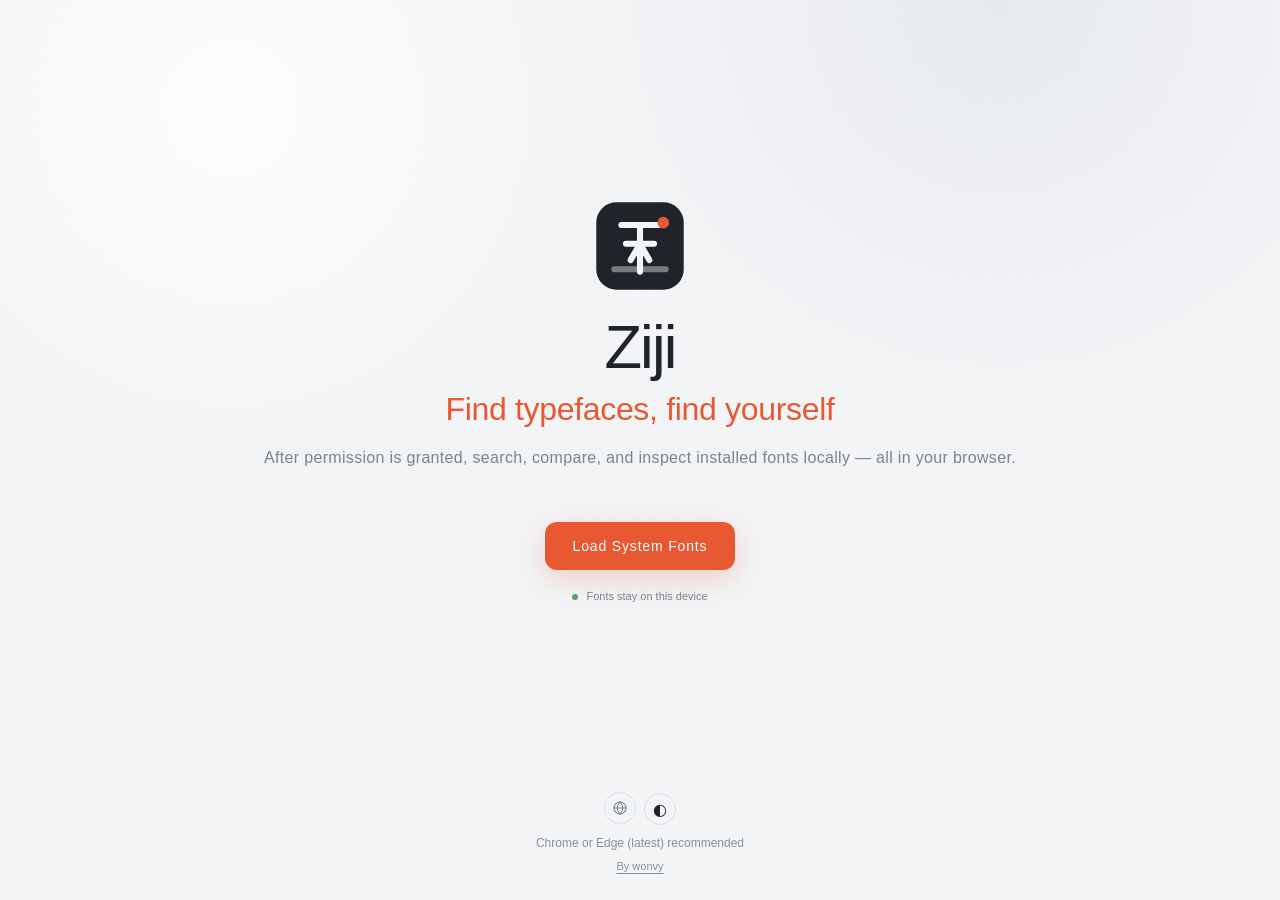
==== commit 33a6cfef: "更新视图模式与国际化文本 * 在app.js中调整视图模式逻辑，新增“专注”模式的处理，确保用户在不同视图下的体验一致性。 * 更新i18n.js与i18n-extra.js中的文本，将“无干扰视图”" ====
--- a/webfonts-standalone.html
+++ b/webfonts-standalone.html
@@ -83,7 +83,7 @@
   position: absolute;
   z-index: 20;
   left: 0;
-  right: 0;
+  left: 0;
   bottom: -4px;
   height: 8px;
   cursor: ns-resize;
@@ -192,7 +192,10 @@
   right: 0;
   left: auto;
   min-width: 148px;
+  max-height: min(360px, 58vh);
+  overflow-y: auto;
   padding: 6px;
+  overscroll-behavior: contain;
 }
 .locale-option {
   width: 100%;
@@ -523,6 +526,11 @@
 .toolbar-view .filter-menu { position: relative; z-index: 1; }
 .toolbar-view .filter-menu[open] { z-index: 40; }
 .toolbar-view .filter-menu-icon { margin-left: 2px; }
+#viewOptionsMenu {
+  margin-left: 10px;
+  padding-left: 10px;
+  border-left: 1px solid var(--line);
+}
 .weight-filter-popover {
   left: auto;
   right: 0;
@@ -763,7 +771,6 @@
 .font-card strong { display: block; overflow: hidden; font-size: 14px; font-weight: 600; text-overflow: ellipsis; white-space: nowrap; }
 .font-card .sample { display: block; overflow: hidden; margin-top: 7px; font-size: 22px; text-overflow: ellipsis; white-space: nowrap; }
 .font-card small { display: block; margin-top: 7px; color: var(--muted); font-size: 9px; letter-spacing: .08em; text-transform: uppercase; }
-.font-card .star { position: absolute; right: 9px; top: 17px; color: var(--muted); }
 .empty-state { padding: 50px 10px; color: var(--muted); text-align: center; font-size: 13px; }
 .preview-pane { display: grid; min-width: 0; min-height: 0; grid-template-rows: auto auto minmax(250px, 1fr) auto; background: var(--panel); }
 .control-bar { display: grid; grid-template-columns: 1fr 280px; gap: 30px; padding: 22px 34px; border-bottom: 1px solid var(--line); }
@@ -948,7 +955,11 @@
 .suggestion-group > span { display: block; margin-bottom: 7px; color: var(--muted); font-size: 12px; }
 .suggestion-tags { display: flex; flex-wrap: wrap; gap: 6px; }
 .suggestion-tag { min-height: 28px; padding: 4px 10px; cursor: pointer; border: 0; border-radius: 20px; color: var(--muted); background: var(--paper); font-size: 12px; }
+.brand-suggestion-tag { display: inline-flex; align-items: center; gap: 6px; }
+.suggestion-tag-count { min-width: 16px; height: 16px; display: inline-flex; align-items: center; justify-content: center; padding: 0 5px; border-radius: 999px; color: var(--muted); background: color-mix(in srgb, var(--ink) 8%, transparent); font-size: 10px; line-height: 1; box-sizing: border-box; }
 .suggestion-tag:hover, .suggestion-tag.active { color: white; background: var(--accent); }
+.suggestion-tag:hover .suggestion-tag-count,
+.suggestion-tag.active .suggestion-tag-count { color: var(--accent); background: white; }
 .suggestion-empty { color: var(--muted); font-size: 12px; }
 .card-preview-input {
   display: flex;
@@ -1067,7 +1078,6 @@
 .toolbar-view .view-button {
   width: var(--toolbar-control-height);
   height: var(--toolbar-control-height);
-  font-size: 14px;
 }
 .toolbar-view .grid-layout-control,
 .toolbar-view .columns-control { margin-left: 2px; gap: 4px; font-size: 9px; }
@@ -1096,16 +1106,11 @@
   flex: none;
   white-space: nowrap;
 }
-.toolbar-view .grid-layout-control input,
+.toolbar-view .grid-layout-control:not(.single-size-control) input,
 .toolbar-view .columns-control input {
   width: clamp(36px, 12cqi, 56px);
   min-width: 36px;
   max-width: 56px;
-}
-.toolbar-view .single-size-control input {
-  width: 100%;
-  min-width: 48px;
-  max-width: none;
 }
 .single-size-range-wrap {
   position: relative;
@@ -1260,16 +1265,24 @@
 }
 .filter-menu summary::-webkit-details-marker { display: none; }
 .filter-menu summary::after {
-  content: "⌄";
-  display: inline-flex;
-  align-items: center;
+  display: none;
+}
+.filter-menu-arrow {
+  width: 12px;
+  height: 12px;
+  display: block;
+  flex: none;
   align-self: center;
-  height: 1em;
-  margin-left: 2px;
+  fill: none;
+  stroke: currentColor;
+  stroke-width: 1.7;
+  stroke-linecap: round;
+  stroke-linejoin: round;
   color: var(--muted);
-  font-size: 10px;
-  line-height: 1;
-}
+  transform-origin: center;
+  transition: transform .15s ease, color .15s ease;
+}
+.filter-menu[open] > summary .filter-menu-arrow { transform: rotate(180deg); }
 .filter-menu summary b {
   display: inline-flex;
   align-items: center;
@@ -1278,7 +1291,9 @@
   font-weight: 700;
   line-height: 1;
 }
-.filter-menu-label { white-space: nowrap; }
+.filter-menu-label { color: color-mix(in srgb, var(--muted) 62%, transparent); white-space: nowrap; }
+.filter-menu[open] > summary .filter-menu-label,
+.filter-menu summary:hover .filter-menu-label { color: var(--muted); }
 
 @media (max-width: 1200px) {
   .toolbar-filter-group .filter-menu-label { display: none; }
@@ -1292,7 +1307,6 @@
   .toolbar-filter-group .card-preview-style-preset-dropdown summary .filter-menu-label,
   .toolbar-filter-group .card-preview-style-preset-dropdown summary .card-preview-style-icon { display: none; }
   .toolbar-filter-group .card-preview-style-preset-dropdown summary b { display: inline-flex; }
-  .toolbar-filter-group .card-preview-style-preset-dropdown summary::after { display: inline-flex; }
   .toolbar-filter-group .card-preview-style-preset-dropdown summary {
     width: auto;
     min-width: 0;
@@ -1314,7 +1328,6 @@
   .toolbar-filter-group .card-preview-style-preset-dropdown summary .filter-menu-label,
   .toolbar-filter-group .card-preview-style-preset-dropdown summary .card-preview-style-icon { display: none; }
   .toolbar-filter-group .card-preview-style-preset-dropdown summary b { display: inline-flex; }
-  .toolbar-filter-group .card-preview-style-preset-dropdown summary::after { display: inline-flex; }
   .toolbar-filter-group .card-preview-style-preset-dropdown summary {
     width: auto;
     min-width: 0;
@@ -1349,6 +1362,21 @@
 .filter-menu-icon[open] summary svg { stroke: var(--accent); }
 .filter-menu[open] summary { border-color: var(--ink); }
 .filter-menu-icon[open] summary { border-color: var(--accent); }
+.locale-menu.filter-menu-icon summary {
+  width: 32px;
+  height: 32px;
+  border-radius: 50%;
+  color: var(--muted);
+  background: transparent;
+}
+.locale-menu.filter-menu-icon summary:hover {
+  color: var(--ink);
+  border-color: var(--ink);
+}
+.locale-menu.filter-menu-icon summary svg {
+  width: 16px;
+  height: 16px;
+}
 .filter-popover { position: absolute; z-index: 50; top: calc(100% + 4px); left: 0; min-width: 145px; padding: 7px; border: 1px solid var(--line); border-radius: 4px; background: var(--panel); box-shadow: var(--shadow); }
 .filter-popover.is-floating,
 .card-family-menu.is-floating {
@@ -1489,21 +1517,18 @@
   border-radius: 4px;
   color: var(--muted);
   background: var(--paper);
-  font-size: 14px;
   box-sizing: border-box;
 }
-.view-controls > .view-button:first-of-type {
-  border-radius: 4px 0 0 4px;
-}
-.view-controls > .view-button + .view-button {
-  margin-left: -7px;
-  border-radius: 0 4px 4px 0;
-}
-#singleViewButton {
-  font-family: Georgia, "Songti SC", serif !important;
-  font-size: 15px;
-}
-#gridViewButton { font-size: 13px; }
+.view-button svg {
+  width: 19px;
+  height: 19px;
+  display: block;
+  fill: none;
+  stroke: currentColor;
+  stroke-width: 1.8;
+  stroke-linecap: round;
+  stroke-linejoin: round;
+}
 .view-button.active { z-index: 1; color: #fff; border-color: var(--accent); background: var(--accent); }
 .grid-layout-control,
 .columns-control {
@@ -1521,12 +1546,19 @@
 .columns-control[hidden] {
   display: none !important;
 }
-.grid-layout-control input,
+.grid-layout-control:not(.single-size-control) input,
 .columns-control input {
   width: clamp(36px, 12cqi, 56px);
   min-width: 36px;
   max-width: 56px;
   flex: 1 1 36px;
+}
+.single-size-control input,
+.toolbar-view .single-size-control input {
+  width: 100%;
+  min-width: 0;
+  max-width: none;
+  flex: 1 1 auto;
 }
 .grid-layout-control output,
 .columns-control output { min-width: 1.2em; color: var(--ink); font-size: 9px; text-align: left; font-variant-numeric: tabular-nums; }
@@ -1584,27 +1616,45 @@
   max-height: none;
   margin-block: 0;
 }
-.favorite-sidebar { width: 210px; min-width: 210px; display: flex; flex-direction: column; overflow: hidden; padding: 8px 10px 8px 0; border-right: 1px solid var(--line); }
+.favorite-sidebar { position: relative; flex: 0 0 auto; width: 210px; min-width: 190px; display: flex; flex-direction: column; overflow: hidden; padding: 8px 10px 8px 0; border-right: 1px solid var(--line); }
 .favorite-sidebar[hidden] { display: none; }
-.favorite-sidebar-header { height: 34px; display: flex; align-items: center; justify-content: space-between; padding: 0 8px; color: var(--muted); font-size: 12px; font-weight: 700; }
-.favorite-sidebar-header button { width: 25px; height: 25px; cursor: pointer; border: 0; border-radius: 3px; color: var(--muted); background: transparent; font-size: 18px; }
+.favorite-sidebar.resizing { transition: none; }
+.favorite-sidebar-header { min-height: 42px; display: flex; align-items: center; justify-content: space-between; padding: 6px 8px 8px; color: var(--ink); font-size: 14px; font-weight: 700; box-sizing: border-box; }
+.favorite-sidebar-header button { width: 18px; height: 18px; display: inline-grid; place-items: center; padding: 0; cursor: pointer; border: 0; border-radius: 999px; color: var(--muted); background: transparent; }
+.favorite-sidebar-header button svg { width: 14px; height: 14px; display: block; fill: none; stroke: currentColor; stroke-width: 2; stroke-linecap: round; stroke-linejoin: round; }
 .favorite-sidebar-header button:hover { color: white; background: var(--accent); }
 .favorite-sidebar-create { flex: none; display: grid; grid-template-columns: minmax(0,1fr) 56px 28px; gap: 4px; padding: 4px 6px 9px; }
 .favorite-sidebar-create input, .favorite-sidebar-create select { min-width: 0; height: 30px; padding: 0 6px; border: 1px solid var(--line); border-radius: 3px; outline: 0; color: var(--ink); background: var(--paper); font-size: 12px; }
 .favorite-sidebar-create button { width: 28px; height: 30px; cursor: pointer; border: 0; border-radius: 3px; color: white; background: var(--ink); font-size: 17px; }
 .favorite-sidebar-create button:hover { background: var(--accent); }
-.favorite-category-list { min-height: 0; flex: 1; overflow: auto; }
-.favorite-category-item { width: 100%; min-height: 34px; display: flex; align-items: center; justify-content: space-between; gap: 8px; padding: 6px 8px; cursor: pointer; border: 0; border-radius: 3px; color: var(--muted); background: transparent; font-size: 12px; text-align: left; }
-.favorite-category-item.child { padding-left: 22px; }
+.favorite-category-list { min-height: 0; flex: 1; display: flex; flex-direction: column; gap: 6px; overflow: auto; padding: 2px 0 8px; }
+.favorite-category-item { width: 100%; min-height: 32px; display: flex; align-items: center; justify-content: space-between; gap: 8px; padding: 6px 8px 6px 28px; cursor: pointer; border: 1px solid transparent; border-radius: 7px; color: var(--muted); background: color-mix(in srgb, var(--paper) 74%, transparent); font-size: 12px; text-align: left; }
+.favorite-category-item.child { min-height: 30px; padding-left: 20px; background: color-mix(in srgb, var(--paper) 58%, transparent); }
 .favorite-category-item span { min-width: 0; overflow: hidden; text-overflow: ellipsis; white-space: nowrap; }
-.favorite-category-item b { color: var(--muted); font-size: 12px; font-weight: 500; }
-.favorite-category-item:hover { color: var(--ink); background: var(--paper); }
-.favorite-category-item.active { color: var(--paper); background: var(--ink); }
-.favorite-category-item.active b { color: color-mix(in srgb, var(--paper) 65%, transparent); }
-.favorite-category-row { display: flex; align-items: center; }
-.favorite-category-row.is-child { padding-left: 4px; }
+.favorite-category-item b { min-width: 18px; height: 18px; display: inline-flex; align-items: center; justify-content: center; padding: 0 5px; border-radius: 999px; color: var(--muted); background: color-mix(in srgb, var(--ink) 8%, transparent); font-size: 11px; font-weight: 600; font-variant-numeric: tabular-nums; box-sizing: border-box; }
+.favorite-category-item:hover { color: var(--ink); border-color: color-mix(in srgb, var(--line) 70%, transparent); background: var(--paper); }
+.favorite-category-item.active { color: white; border-color: var(--accent); background: var(--accent); }
+.favorite-category-item.active b { color: var(--accent); background: white; }
+.favorite-category-divider { height: 1px; margin: 2px 8px 4px; background: var(--line); opacity: .75; }
+.favorite-category-row { position: relative; display: flex; align-items: center; }
+.favorite-category-row.is-child { padding-left: 18px; }
+.favorite-category-row.is-child::before {
+  content: "";
+  position: absolute;
+  left: 7px;
+  top: -4px;
+  bottom: 50%;
+  width: 9px;
+  border-left: 1px solid color-mix(in srgb, var(--line) 82%, transparent);
+  border-bottom: 1px solid color-mix(in srgb, var(--line) 82%, transparent);
+  border-radius: 0 0 0 6px;
+  pointer-events: none;
+}
 .favorite-category-toggle {
-  flex: none;
+  position: absolute;
+  z-index: 1;
+  left: 4px;
+  top: 50%;
   width: 22px;
   height: 28px;
   display: grid;
@@ -1615,6 +1665,7 @@
   color: var(--muted);
   background: transparent;
   cursor: pointer;
+  transform: translateY(-50%);
 }
 .favorite-category-toggle svg {
   width: 12px;
@@ -1623,23 +1674,62 @@
   transition: transform .18s ease;
 }
 .favorite-category-toggle.collapsed svg { transform: rotate(-90deg); }
+.favorite-category-row.active .favorite-category-toggle { color: white; }
 .favorite-category-toggle:hover {
   color: var(--accent);
   background: color-mix(in srgb, var(--accent) 10%, transparent);
 }
+.favorite-category-row.active .favorite-category-toggle:hover {
+  color: white;
+  background: color-mix(in srgb, white 16%, transparent);
+}
 .favorite-category-row.dragging { opacity: .35; }
+.favorite-category-row[draggable='true'] .favorite-category-item { cursor: grab; }
+.favorite-category-row[draggable='true'].dragging .favorite-category-item { cursor: grabbing; }
 .favorite-category-row.drop-before { box-shadow: inset 0 2px 0 var(--accent); }
 .favorite-category-row.drop-after { box-shadow: inset 0 -2px 0 var(--accent); }
 .favorite-category-row.drop-inside { border-radius: 3px; background: var(--stage); box-shadow: inset 0 0 0 1px var(--accent); }
 .favorite-category-row.font-drop { border-radius: 3px; background: var(--stage); box-shadow: inset 0 0 0 2px var(--accent); }
 .favorite-category-row .favorite-category-item { min-width: 0; flex: 1; }
-.favorite-category-actions { display: flex; opacity: 0; transition: opacity .12s; }
-.favorite-category-row:hover .favorite-category-actions { opacity: 1; }
-.favorite-category-actions button { width: 23px; height: 28px; padding: 0; cursor: pointer; border: 0; color: var(--muted); background: transparent; font-size: 12px; }
-.favorite-category-actions button:hover { color: var(--accent); }
 .category-inline-input { min-width: 0; width: 100%; height: 30px; margin: 2px 4px; padding: 0 7px; border: 1px solid var(--accent); border-radius: 2px; outline: 0; color: var(--ink); background: var(--panel); font-size: 12px; }
-.favorite-sidebar-data { flex: none; display: grid; grid-template-columns: 1fr 1fr; gap: 5px; padding: 9px 6px 0; border-top: 1px solid var(--line); }
-.favorite-sidebar-data .data-button { height: 30px; padding: 0 4px; }
+.favorite-sidebar-toolbar { flex: none; display: flex; justify-content: center; gap: 6px; padding: 8px 6px; border-top: 1px solid var(--line); }
+.favorite-toolbar-button { width: 30px; height: 30px; display: inline-grid; place-items: center; padding: 0; cursor: pointer; border: 1px solid var(--line); border-radius: 7px; color: var(--muted); background: var(--paper); transition: color .12s ease, border-color .12s ease, background .12s ease, opacity .12s ease; }
+.favorite-toolbar-button svg { width: 15px; height: 15px; display: block; fill: none; stroke: currentColor; stroke-width: 1.8; stroke-linecap: round; stroke-linejoin: round; }
+.favorite-toolbar-button:hover:not(:disabled) { color: var(--accent); border-color: var(--accent); background: color-mix(in srgb, var(--accent) 8%, var(--paper)); }
+.favorite-toolbar-button.danger:hover:not(:disabled) { color: #fff; border-color: #c0392b; background: #c0392b; }
+.favorite-toolbar-button:disabled { opacity: .38; cursor: not-allowed; }
+.favorite-toolbar-menu { position: relative; }
+.favorite-toolbar-popover {
+  position: absolute;
+  right: 0;
+  bottom: calc(100% + 8px);
+  z-index: 12;
+  min-width: 86px;
+  display: none;
+  padding: 5px;
+  border: 1px solid var(--line);
+  border-radius: 8px;
+  background: var(--panel);
+  box-shadow: 0 12px 28px rgba(0,0,0,.22);
+}
+.favorite-toolbar-menu:hover .favorite-toolbar-popover,
+.favorite-toolbar-menu:focus-within .favorite-toolbar-popover { display: grid; gap: 4px; }
+.favorite-toolbar-popover button {
+  height: 30px;
+  padding: 0 10px;
+  cursor: pointer;
+  border: 0;
+  border-radius: 6px;
+  color: var(--ink);
+  background: transparent;
+  font-size: 12px;
+  text-align: left;
+}
+.favorite-toolbar-popover button:hover { color: white; background: var(--accent); }
+.favorite-sidebar-resize-handle { position: absolute; z-index: 8; top: 0; right: -5px; bottom: 0; width: 10px; cursor: col-resize; }
+.favorite-sidebar-resize-handle::after { content: ""; position: absolute; top: 0; bottom: 0; right: 4px; width: 1px; background: transparent; transition: background .15s; }
+.favorite-sidebar-resize-handle:hover::after,
+.favorite-sidebar.resizing .favorite-sidebar-resize-handle::after { background: var(--accent); }
 .status-bar { min-height: 42px; flex: none; display: grid; grid-template-columns: minmax(240px, 1fr) auto minmax(180px, 1fr); align-items: center; gap: 12px; border-top: 1px solid var(--line); color: var(--muted); background: var(--panel); font-size: 12px; }
 .pagination-bar { height: 42px; display: flex; align-items: center; justify-content: center; gap: 10px; color: var(--muted); font-size: 12px; }
 .page-info { display: inline-flex; align-items: center; gap: 0.35em; }
@@ -1790,7 +1880,18 @@
 .card-grid .font-card small { position: absolute; left: 12px; bottom: 10px; cursor: default; }
 .card-grid .font-card:has(.card-family-switch) small { cursor: ns-resize; }
 .card-grid .font-card .star { right: 11px; top: 10px; }
-.font-card .star { position: absolute; z-index: 3; width: 26px; height: 26px; display: grid; place-items: center; padding: 0; cursor: pointer; border: 0; color: var(--muted); background: transparent; font-size: 16px; }
+.font-card .star { position: absolute; z-index: 3; width: 26px; height: 26px; display: grid; place-items: center; padding: 0; cursor: pointer; border: 0; color: var(--muted); background: transparent; transition: color .15s ease, transform .15s ease; }
+.font-card .star svg {
+  width: 18px;
+  height: 18px;
+  display: block;
+  fill: none;
+  stroke: currentColor;
+  stroke-width: 1.8;
+  stroke-linejoin: round;
+}
+.font-card .star.favorited { color: var(--accent); }
+.font-card .star.favorited svg { fill: currentColor; }
 .font-card .star:hover { color: var(--accent); transform: scale(1.08); }
 .card-copy { width: 28px; height: 28px; display: grid; place-items: center; cursor: copy; border: 0; border-radius: 50%; color: var(--ink); background: var(--panel); box-shadow: 0 3px 10px rgba(0,0,0,.09); transition: opacity .15s ease, transform .15s ease; }
 .card-actions {
@@ -1970,7 +2071,8 @@
 .focus-view .font-card > strong,
 .focus-view .font-card > .card-family-switch,
 .focus-view .font-card > small,
-.focus-view .font-card > .star { opacity: 0; pointer-events: none; }
+.focus-view .font-card > .star,
+.focus-view .font-card .card-actions { opacity: 0; pointer-events: none; }
 .card-grid.focus-view .font-card,
 .card-grid.focus-view .font-card.active { background: transparent; }
 .card-grid.focus-view .font-card:hover { box-shadow: none; }
@@ -1990,10 +2092,6 @@
 .focus-view .font-card.has-preview-style .sample {
   overflow: visible;
 }
-.focus-view .font-card:hover > strong,
-.focus-view .font-card:hover > .card-family-switch,
-.focus-view .font-card:hover > small,
-.focus-view .font-card:hover > .star { opacity: 1; pointer-events: auto; }
 .font-card:has(.card-family-switch.is-open) { z-index: 8; }
 .detail-panel {
   position: relative;
@@ -2020,6 +2118,103 @@
 .detail-content { flex: 1; min-height: 0; display: flex; flex-direction: column; gap: 0; padding: 0 18px 18px; overflow: hidden; opacity: 1; transition: opacity .15s ease; }
 .detail-panel.collapsed .detail-content { visibility: hidden; opacity: 0; }
 .detail-panel.empty-preview .detail-content { visibility: hidden; opacity: 0; }
+.detail-empty-guide {
+  position: absolute;
+  inset: 0;
+  z-index: 2;
+  display: none;
+  align-items: center;
+  justify-content: center;
+  padding: 30px;
+  pointer-events: none;
+}
+.detail-panel.empty-preview:not(.collapsed) .detail-empty-guide { display: flex; }
+.empty-guide-card {
+  width: min(320px, 100%);
+  padding: 26px 22px 22px;
+  border: 1px solid var(--line);
+  border-radius: 12px;
+  color: var(--muted);
+  background:
+    radial-gradient(circle at 50% 0%, color-mix(in srgb, var(--accent) 12%, transparent), transparent 42%),
+    color-mix(in srgb, var(--panel) 94%, var(--paper));
+  box-shadow: 0 18px 50px rgba(0,0,0,.08);
+  text-align: center;
+}
+.empty-guide-icon {
+  width: 72px;
+  height: 46px;
+  display: grid;
+  grid-template-columns: repeat(3, 1fr);
+  gap: 5px;
+  margin: 0 auto 18px;
+  padding: 7px;
+  border: 1px solid var(--line);
+  border-radius: 10px;
+  background: var(--paper);
+  box-sizing: border-box;
+}
+.empty-guide-icon span {
+  border-radius: 5px;
+  background: color-mix(in srgb, var(--accent) 18%, var(--line));
+}
+.empty-guide-icon span:nth-child(2) { background: var(--accent); }
+.empty-guide-card h3 {
+  margin: 0 0 8px;
+  color: var(--ink);
+  font-size: 18px;
+  font-weight: 600;
+  letter-spacing: .02em;
+}
+.empty-guide-card p {
+  margin: 0 auto 18px;
+  max-width: 250px;
+  font-size: 12px;
+  line-height: 1.7;
+}
+.keyboard-hints {
+  display: grid;
+  gap: 8px;
+  text-align: left;
+}
+.keyboard-hint {
+  min-height: 34px;
+  display: flex;
+  align-items: center;
+  gap: 6px;
+  padding: 6px 8px;
+  border: 1px solid color-mix(in srgb, var(--line) 78%, transparent);
+  border-radius: 8px;
+  background: color-mix(in srgb, var(--paper) 72%, transparent);
+  font-size: 11px;
+  line-height: 1.45;
+}
+.virtual-key {
+  min-width: 28px;
+  height: 24px;
+  display: inline-flex;
+  align-items: center;
+  justify-content: center;
+  flex: none;
+  padding: 0 7px;
+  border: 1px solid color-mix(in srgb, var(--line) 80%, var(--muted));
+  border-bottom-width: 2px;
+  border-radius: 6px;
+  color: var(--ink);
+  background: var(--panel);
+  box-shadow: inset 0 -1px 0 color-mix(in srgb, var(--ink) 8%, transparent);
+  font-size: 10px;
+  line-height: 1;
+  box-sizing: border-box;
+}
+.virtual-key.wide { min-width: 45px; }
+.empty-guide-note {
+  margin-top: 14px;
+  padding-top: 13px;
+  border-top: 1px dashed var(--line);
+  font-size: 11px;
+  line-height: 1.6;
+}
 .panel-toggle {
   position: absolute;
   z-index: 9;
@@ -2302,8 +2497,8 @@
 }
 .card-preview-style-menu:hover .card-preview-style-preset-dropdown summary b,
 .card-preview-style-preset-dropdown[open] summary b { color: white; }
-.card-preview-style-menu:hover .card-preview-style-preset-dropdown summary::after,
-.card-preview-style-preset-dropdown[open] summary::after { color: rgba(255,255,255,.82); }
+.card-preview-style-menu:hover .card-preview-style-preset-dropdown .filter-menu-arrow,
+.card-preview-style-preset-dropdown[open] .filter-menu-arrow { color: rgba(255,255,255,.82); }
 .card-preview-style-menu:hover .card-preview-style-preset-dropdown summary svg,
 .card-preview-style-preset-dropdown[open] summary svg { stroke: white; }
 .card-preview-style-preset-popover {
@@ -2350,6 +2545,7 @@
   min-height: 56px;
   display: grid;
   place-items: center;
+  background: transparent;
   font-size: 36px;
   line-height: 1;
 }
@@ -3916,9 +4112,9 @@
 }
 
 @container card-toolbar (min-width: 981px) and (max-width: 1200px) {
-  .grid-layout-control input,
+  .grid-layout-control:not(.single-size-control) input,
   .columns-control input,
-  .toolbar-view .grid-layout-control input,
+  .toolbar-view .grid-layout-control:not(.single-size-control) input,
   .toolbar-view .columns-control input {
     width: clamp(32px, 10cqi, 48px);
     max-width: 48px;
@@ -3933,9 +4129,9 @@
     min-width: 120px;
     max-width: 150px;
   }
-  .grid-layout-control input,
+  .grid-layout-control:not(.single-size-control) input,
   .columns-control input,
-  .toolbar-view .grid-layout-control input,
+  .toolbar-view .grid-layout-control:not(.single-size-control) input,
   .toolbar-view .columns-control input {
     width: clamp(32px, 10cqi, 48px);
     max-width: 48px;
@@ -3950,9 +4146,9 @@
   .toolbar-filters .chip { padding: 0 8px; }
   .toolbar-view .grid-layout-control,
   .toolbar-view .columns-control { gap: 3px; }
-  .toolbar-view .grid-layout-control input,
+  .toolbar-view .grid-layout-control:not(.single-size-control) input,
   .toolbar-view .columns-control input,
-  .grid-layout-control input,
+  .grid-layout-control:not(.single-size-control) input,
   .columns-control input {
     width: clamp(32px, 16cqi, 44px);
     min-width: 32px;
@@ -4070,7 +4266,7 @@
             <span class="brand-title-row">
               <strong data-i18n="brand.name">字己</strong>
               <a class="version-badge" href="https://wonvy.cn/" target="_blank" rel="noopener noreferrer" title="By wonvy">
-                <span class="version-badge-text version-text">v1.0.25</span>
+                <span class="version-badge-text version-text">v1.0.26</span>
                 <span class="version-badge-text credit-text">By wonvy</span>
               </a>
             </span>
@@ -4150,7 +4346,7 @@
                 <span class="eyebrow" data-i18n="toolbar.fontLibrary">字体库</span>
                 <strong id="fontCount"><span class="font-count-value">0</span><span class="font-count-suffix" data-i18n="toolbar.fontCountSuffix"> 款字体</span></strong>
                 <button id="reloadButton" class="toolbar-icon-button" type="button" data-i18n-title="toolbar.reload" data-i18n-aria="toolbar.reload" title="刷新字体" aria-label="刷新字体">
-                  <svg viewBox="0 0 24 24" aria-hidden="true" focusable="false"><path d="M20 7v4h-4"></path><path d="M4 17v-4h4"></path><path d="M18.4 7.6A7 7 0 0 0 6.5 6.5L4 9"></path><path d="M5.6 16.4A7 7 0 0 0 17.5 17.5L20 15"></path></svg>
+                  <svg viewBox="0 0 24 24" aria-hidden="true" focusable="false"><path d="M19 8.5A7 7 0 0 0 6 6.5L4.5 8"></path><path d="M5 15.5a7 7 0 0 0 13 2l1.5-1.5"></path><path d="M19 4.5v4h-4"></path><path d="M5 19.5v-4h4"></path></svg>
                 </button>
               </div>
 
@@ -4176,7 +4372,7 @@
                     </div>
                     <div class="toolbar-filter-group" role="group" data-i18n-aria="toolbar.filterSortStyleAria" aria-label="筛选排序样式">
                     <details class="filter-menu" id="languageMenu">
-                      <summary><span class="filter-menu-label" data-i18n="filter.language">语言</span> <b id="languageBadge">全部</b></summary>
+                      <summary><span class="filter-menu-label" data-i18n="filter.language">语言</span> <b id="languageBadge">全部</b><svg class="filter-menu-arrow" viewBox="0 0 12 12" aria-hidden="true" focusable="false"><path d="M3 4.5 6 7.5l3-3"/></svg></summary>
                       <div class="filter-popover">
                         <label><input type="radio" name="language-filter" data-language="all" checked> <span data-i18n="filter.languageAll">不限语言</span></label>
                         <label><input type="radio" name="language-filter" data-language="chinese"> <span data-i18n="filter.languageChinese">中文字体</span></label>
@@ -4186,13 +4382,13 @@
                       </div>
                     </details>
                     <details class="filter-menu" id="weightMenu">
-                      <summary><span class="filter-menu-label" data-i18n="filter.weight">字重</span> <b id="weightBadge">全部</b></summary>
+                      <summary><span class="filter-menu-label" data-i18n="filter.weight">字重</span> <b id="weightBadge">全部</b><svg class="filter-menu-arrow" viewBox="0 0 12 12" aria-hidden="true" focusable="false"><path d="M3 4.5 6 7.5l3-3"/></svg></summary>
                       <div class="filter-popover weight-filter-popover" id="weightFilterList">
                         <span class="filter-empty" data-i18n="filter.weightScanning">正在扫描字重…</span>
                       </div>
                     </details>
                     <details class="filter-menu" id="sortMenu">
-                      <summary><span class="filter-menu-label" data-i18n="filter.sort">排序</span> <b id="sortBadge">名称</b></summary>
+                      <summary><span class="filter-menu-label" data-i18n="filter.sort">排序</span> <b id="sortBadge">名称</b><svg class="filter-menu-arrow" viewBox="0 0 12 12" aria-hidden="true" focusable="false"><path d="M3 4.5 6 7.5l3-3"/></svg></summary>
                       <div class="filter-popover sort-filter-popover">
                         <span class="filter-group-label" data-i18n="filter.sortGeneral">常规</span>
                         <label><input type="radio" name="sort-filter" data-sort="name" checked> <span data-i18n="filter.sortByName">名称排序</span></label>
@@ -4214,6 +4410,7 @@
                           <span class="filter-menu-label" data-i18n="filter.style">样式</span>
                           <b id="cardPreviewStyleBadge" data-i18n="filter.styleDefault">默认</b>
                           <svg class="card-preview-style-icon" viewBox="0 0 24 24" aria-hidden="true" focusable="false"><path fill="none" stroke="currentColor" stroke-width="1.8" d="M4 7h16M4 12h10M4 17h13"/><circle fill="currentColor" cx="18" cy="12" r="1.5"/><path fill="none" stroke="currentColor" stroke-width="1.8" d="M18 7v10"/></svg>
+                          <svg class="filter-menu-arrow" viewBox="0 0 12 12" aria-hidden="true" focusable="false"><path d="M3 4.5 6 7.5l3-3"/></svg>
                         </summary>
                         <div id="cardPreviewStylePresetMenu" class="filter-popover card-preview-style-preset-popover" role="menu" aria-label="预览样式"></div>
                       </details>
@@ -4224,8 +4421,12 @@
               </div>
 
               <div class="toolbar-section toolbar-view view-controls" data-i18n-aria="toolbar.viewControlsAria" aria-label="视图控制栏">
-                <button id="gridViewButton" class="view-button active" data-i18n-title="view.grid" data-i18n-aria="view.grid" title="网格视图" aria-label="网格视图">▦</button>
-                <button id="singleViewButton" class="view-button" data-i18n-title="view.single" data-i18n-aria="view.single" title="单字极简视图" aria-label="单字极简视图">字</button>
+                <button id="gridViewButton" class="view-button active" data-i18n-title="view.grid" data-i18n-aria="view.grid" title="网格视图" aria-label="网格视图">
+                  <svg viewBox="0 0 24 24" aria-hidden="true" focusable="false"><rect x="5" y="5" width="5.5" height="5.5" rx="1"></rect><rect x="13.5" y="5" width="5.5" height="5.5" rx="1"></rect><rect x="5" y="13.5" width="5.5" height="5.5" rx="1"></rect><rect x="13.5" y="13.5" width="5.5" height="5.5" rx="1"></rect></svg>
+                </button>
+                <button id="singleViewButton" class="view-button" data-i18n-title="view.single" data-i18n-aria="view.single" title="单字极简视图" aria-label="单字极简视图">
+                  <svg viewBox="0 0 24 24" aria-hidden="true" focusable="false"><rect x="6" y="5" width="12" height="14" rx="2"></rect><path d="M9 9h6"></path><path d="M12 9v6"></path><path d="M9.5 15h5"></path></svg>
+                </button>
                 <label class="grid-layout-control" data-i18n-title="view.columnsTitle"><output id="cardColumnsOutput">7</output> <span data-i18n="view.columns">列</span> <input id="cardColumns" type="range" min="1" max="12" step="1" value="7" data-i18n-aria="view.columnsAria" aria-label="每行显示列数" /></label>
                 <label class="grid-layout-control" data-i18n-title="view.rowsTitle"><output id="cardRowsOutput">4</output> <span data-i18n="view.rows">行</span> <input id="cardRows" type="range" min="1" max="8" step="1" value="4" data-i18n-aria="view.rowsAria" aria-label="每页显示行数" /></label>
                 <label id="singleCardSizeControl" class="grid-layout-control single-size-control" data-i18n-title="view.sizeTitle" title="单字卡片大小" hidden><span class="control-label-text" data-i18n="view.size">大小</span> <span class="single-size-range-wrap"><span id="singleCardSizeBubble" class="single-size-bubble" hidden aria-hidden="true"></span><input id="singleCardSize" type="range" min="48" max="180" step="2" value="82" data-i18n-aria="view.sizeAria" aria-label="单字卡片大小" /></span><output id="singleCardSizeOutput">82</output></label>
@@ -4234,7 +4435,7 @@
                     <svg viewBox="0 0 24 24" aria-hidden="true"><path fill="none" stroke="currentColor" stroke-width="1.7" stroke-linecap="round" stroke-linejoin="round" d="M6 9l6 6 6-6"></path></svg>
                   </summary>
                   <div class="filter-popover view-options-popover">
-                    <label class="check-option"><input type="checkbox" id="focusViewToggle"> <span data-i18n="view.focusMode">无干扰视图</span></label>
+                    <label class="check-option"><input type="checkbox" id="focusViewToggle"> <span data-i18n="view.focusMode">仅显示预览</span></label>
                     <label class="check-option"><input type="checkbox" id="collapseFamilyFonts"> <span data-i18n="view.collapseFamily">折叠家族字体</span></label>
                   </div>
                 </details>
@@ -4246,13 +4447,33 @@
             </div>
             <div class="font-view-shell">
               <aside id="favoriteSidebar" class="favorite-sidebar" hidden>
-                <div class="favorite-sidebar-header"><span data-i18n="favorite.categories">收藏分类</span><button id="addCategoryButton" type="button" data-i18n-title="favorite.newCategory" title="新建分类">＋</button></div>
+                <div class="favorite-sidebar-header"><span data-i18n="favorite.categories">收藏分类</span><button id="addCategoryButton" type="button" data-i18n-title="favorite.newCategory" title="新建分类" aria-label="新建分类"><svg viewBox="0 0 24 24" aria-hidden="true" focusable="false"><path d="M12 5v14"></path><path d="M5 12h14"></path></svg></button></div>
                 <div id="favoriteCategoryList" class="favorite-category-list"></div>
-                <div class="favorite-sidebar-data">
-                  <button id="exportFavorites" class="data-button" type="button" data-i18n="favorite.export">导出</button>
-                  <button id="importFavorites" class="data-button" type="button" data-i18n="favorite.import">导入</button>
+                <div class="favorite-sidebar-toolbar" aria-label="收藏分类操作">
+                  <div class="favorite-toolbar-menu">
+                    <button class="favorite-toolbar-button" type="button" title="收藏设置" aria-label="收藏设置">
+                      <svg viewBox="0 0 24 24" aria-hidden="true" focusable="false"><path d="M12 9a3 3 0 1 0 0 6 3 3 0 0 0 0-6z"></path><path d="M19.4 15a1.7 1.7 0 0 0 .34 1.88l.03.03-1.9 3.28-.04-.01a1.7 1.7 0 0 0-1.86-.34l-.43.25a1.7 1.7 0 0 0-.82 1.45V21H9.28v-.04a1.7 1.7 0 0 0-.82-1.45l-.43-.25a1.7 1.7 0 0 0-1.86.34l-.04.01-1.9-3.28.03-.03A1.7 1.7 0 0 0 4.6 15v-.5a1.7 1.7 0 0 0-1.04-1.55L3.5 13v-3.8l.06-.02A1.7 1.7 0 0 0 4.6 7.62v-.5a1.7 1.7 0 0 0-.34-1.88l-.03-.03 1.9-3.28.04.01a1.7 1.7 0 0 0 1.86.34l.43-.25A1.7 1.7 0 0 0 9.28.58V.54h5.44v.04a1.7 1.7 0 0 0 .82 1.45l.43.25a1.7 1.7 0 0 0 1.86-.34l.04-.01 1.9 3.28-.03.03a1.7 1.7 0 0 0-.34 1.88v.5a1.7 1.7 0 0 0 1.04 1.55l.06.02V13l-.06.02a1.7 1.7 0 0 0-1.04 1.55V15z"></path></svg>
+                    </button>
+                    <div class="favorite-toolbar-popover" role="menu">
+                      <button id="exportFavorites" type="button" role="menuitem" data-i18n="favorite.export">导出</button>
+                      <button id="importFavorites" type="button" role="menuitem" data-i18n="favorite.import">导入</button>
+                    </div>
+                  </div>
+                  <button id="renameCategoryButton" class="favorite-toolbar-button" type="button" title="重命名分类" aria-label="重命名分类">
+                    <svg viewBox="0 0 24 24" aria-hidden="true" focusable="false"><path d="M4 20h4l11-11a2.8 2.8 0 0 0-4-4L4 16v4z"></path><path d="m13.5 6.5 4 4"></path></svg>
+                  </button>
+                  <button id="moveCategoryUpButton" class="favorite-toolbar-button" type="button" title="上移分类" aria-label="上移分类">
+                    <svg viewBox="0 0 24 24" aria-hidden="true" focusable="false"><path d="M12 5v14"></path><path d="m7 10 5-5 5 5"></path></svg>
+                  </button>
+                  <button id="moveCategoryDownButton" class="favorite-toolbar-button" type="button" title="下移分类" aria-label="下移分类">
+                    <svg viewBox="0 0 24 24" aria-hidden="true" focusable="false"><path d="M12 5v14"></path><path d="m7 14 5 5 5-5"></path></svg>
+                  </button>
+                  <button id="deleteCategoryButton" class="favorite-toolbar-button danger" type="button" title="删除分类" aria-label="删除分类">
+                    <svg viewBox="0 0 24 24" aria-hidden="true" focusable="false"><path d="M4 7h16"></path><path d="M9 7V5h6v2"></path><path d="m7 7 1 12h8l1-12"></path><path d="M10 11v5"></path><path d="M14 11v5"></path></svg>
+                  </button>
                   <input id="favoritesFile" type="file" accept="application/json,.json" hidden />
                 </div>
+                <div id="favoriteSidebarResizeHandle" class="favorite-sidebar-resize-handle" aria-hidden="true"></div>
               </aside>
               <div class="font-page-area">
                 <div id="fontList" class="font-list card-grid" aria-live="polite"></div>
@@ -4369,6 +4590,30 @@
                     <div class="span-2"><dt data-i18n="info.features">特性表</dt><dd id="infoFeatures" class="wrap">—</dd></div>
                   </dl>
                 </div>
+              </div>
+            </div>
+            <div class="detail-empty-guide" aria-hidden="true">
+              <div class="empty-guide-card">
+                <div class="empty-guide-icon" aria-hidden="true">
+                  <span></span><span></span><span></span>
+                </div>
+                <h3>选择一个字体开始预览</h3>
+                <p>将鼠标移到字体卡片，或点击卡片固定到右侧详情。</p>
+                <div class="keyboard-hints" aria-label="键盘快捷键">
+                  <div class="keyboard-hint">
+                    <span class="virtual-key wide">Space</span>
+                    <span>悬停字体时打开 / 关闭大预览</span>
+                  </div>
+                  <div class="keyboard-hint">
+                    <span class="virtual-key">←</span><span class="virtual-key">→</span>
+                    <span>在字体列表中前后翻页</span>
+                  </div>
+                  <div class="keyboard-hint">
+                    <span class="virtual-key wide">PageUp</span><span class="virtual-key wide">PageDown</span>
+                    <span>快速翻到上一页 / 下一页</span>
+                  </div>
+                </div>
+                <div class="empty-guide-note">详情预览中可双击编辑文字，滚轮调整字号。</div>
               </div>
             </div>
           </aside>
@@ -4471,8 +4716,23 @@
   <script>
 const I18N_LOCALE_META = [
   { id: "zh-CN", label: "中文" },
+  { id: "zh-TW", label: "繁體中文" },
   { id: "en", label: "English" },
-  { id: "fr", label: "Français" }
+  { id: "ja", label: "日本語" },
+  { id: "ko", label: "한국어" },
+  { id: "fr", label: "Français" },
+  { id: "de", label: "Deutsch" },
+  { id: "es", label: "Español" },
+  { id: "pt-BR", label: "Português" },
+  { id: "it", label: "Italiano" },
+  { id: "ru", label: "Русский" },
+  { id: "nl", label: "Nederlands" },
+  { id: "pl", label: "Polski" },
+  { id: "tr", label: "Türkçe" },
+  { id: "vi", label: "Tiếng Việt" },
+  { id: "th", label: "ไทย" },
+  { id: "id", label: "Indonesia" },
+  { id: "ar", label: "العربية" }
 ];
 
 const I18N_MESSAGES = {
@@ -4551,7 +4811,7 @@
     "view.sizeTitle": "单字卡片大小",
     "view.sizeAria": "单字卡片大小",
     "view.options": "视图选项",
-    "view.focusMode": "无干扰视图",
+    "view.focusMode": "仅显示预览",
     "view.collapseFamily": "折叠家族字体",
     "scan.variableFonts": "正在识别可变字体",
     "scan.variableDone": "可变字体识别完成",
@@ -4762,7 +5022,7 @@
     "view.sizeTitle": "Single card size",
     "view.sizeAria": "Single card size",
     "view.options": "View options",
-    "view.focusMode": "Focus view",
+    "view.focusMode": "Preview only",
     "view.collapseFamily": "Collapse family fonts",
     "scan.variableFonts": "Detecting variable fonts",
     "scan.variableDone": "Variable font scan complete",
@@ -4973,7 +5233,7 @@
     "view.sizeTitle": "Taille de carte unique",
     "view.sizeAria": "Taille de carte unique",
     "view.options": "Options d’affichage",
-    "view.focusMode": "Vue focus",
+    "view.focusMode": "Apercu uniquement",
     "view.collapseFamily": "Replier les familles",
     "scan.variableFonts": "Détection des polices variables",
     "scan.variableDone": "Analyse des polices variables terminée",
@@ -5113,18 +5373,63 @@
 
 let currentLocale = "zh-CN";
 
+const I18N_LOCALE_ALIASES = {
+  zh: "zh-CN",
+  "zh-hans": "zh-CN",
+  "zh-cn": "zh-CN",
+  "zh-hant": "zh-TW",
+  "zh-tw": "zh-TW",
+  "zh-hk": "zh-TW",
+  "zh-mo": "zh-TW",
+  "zh-sg": "zh-CN",
+  jp: "ja",
+  kr: "ko",
+  pt: "pt-BR",
+  "pt-br": "pt-BR",
+  nb: "en",
+  "en-us": "en",
+  "en-gb": "en"
+};
+
 function normalizeLocale(locale) {
-  const value = String(locale || "").trim();
-  if (I18N_MESSAGES[value]) return value;
-  const short = value.split("-")[0];
-  if (short === "zh") return "zh-CN";
+  const raw = String(locale || "").trim();
+  const lower = raw.toLowerCase();
+  const aliased = I18N_LOCALE_ALIASES[lower];
+  if (aliased && I18N_MESSAGES[aliased]) return aliased;
+  if (I18N_MESSAGES[raw]) return raw;
+  if (I18N_MESSAGES[lower]) return lower;
+  const short = lower.split("-")[0];
+  const shortAliased = I18N_LOCALE_ALIASES[short];
+  if (shortAliased && I18N_MESSAGES[shortAliased]) return shortAliased;
   if (I18N_MESSAGES[short]) return short;
   return "zh-CN";
 }
 
+function getLocaleDetectionCandidates() {
+  const candidates = [];
+  const add = locale => {
+    const value = String(locale || "").trim();
+    if (value && !candidates.includes(value)) candidates.push(value);
+  };
+  const browserLanguages = navigator.languages?.length ? navigator.languages : [navigator.language];
+  browserLanguages.forEach(add);
+  add(navigator.language);
+  try {
+    add(Intl.DateTimeFormat().resolvedOptions().locale);
+  } catch {}
+  [...candidates].forEach(locale => {
+    try {
+      const maximized = new Intl.Locale(locale).maximize();
+      add(maximized.toString());
+      if (maximized.language && maximized.region) add(`${maximized.language}-${maximized.region}`);
+      if (maximized.language && maximized.script) add(`${maximized.language}-${maximized.script}`);
+    } catch {}
+  });
+  return candidates;
+}
+
 function detectDefaultLocale() {
-  const languages = navigator.languages?.length ? navigator.languages : [navigator.language];
-  for (const language of languages) {
+  for (const language of getLocaleDetectionCandidates()) {
     const normalized = normalizeLocale(language);
     if (I18N_MESSAGES[normalized]) return normalized;
   }
@@ -5132,9 +5437,8 @@
 }
 
 function t(key, params = {}) {
-  const table = I18N_MESSAGES[currentLocale] || I18N_MESSAGES["zh-CN"];
-  const fallback = I18N_MESSAGES["zh-CN"][key];
-  let text = table[key] ?? fallback ?? key;
+  const table = I18N_MESSAGES[currentLocale] || I18N_MESSAGES.en;
+  let text = table[key] ?? I18N_MESSAGES.en?.[key] ?? I18N_MESSAGES["zh-CN"][key] ?? key;
   Object.entries(params).forEach(([name, value]) => {
     text = text.replaceAll(`{${name}}`, String(value ?? ""));
   });
@@ -5244,6 +5548,3198 @@
   wireLocaleDropdown(document.getElementById("welcomeLocaleMenu"), document.getElementById("welcomeLocaleMenuPopover"));
 }
 
+if (typeof registerExtraLocales === "function") registerExtraLocales();
+
+  </script>
+  <script>
+function registerExtraLocales() {
+  const base = I18N_MESSAGES.en;
+  // For each locale below, I18N_MESSAGES[id] = { ...base, ...patch };
+
+  I18N_MESSAGES["zh-TW"] = { ...base, ...{
+    "meta.title": "字己 · 本機字型預覽",
+    "meta.langMenu": "介面語言",
+    "brand.name": "字己",
+    "brand.tagline": "找字型，也找自己",
+    "welcome.lead": "授權後即可搜尋、比較並細看系統中安裝的字型，所有處理都在瀏覽器內完成",
+    "welcome.loadFonts": "讀取系統字型",
+    "welcome.privacy": "字型僅在本機處理",
+    "welcome.progressPreparing": "準備讀取字型…",
+    "welcome.supportNote": "建議使用最新版 Chrome 或 Edge",
+    "header.previewLabel": "預覽文字",
+    "header.previewInputAria": "卡片預覽文字",
+    "header.previewInputTitle": "雙擊清空預覽文字",
+    "header.previewHistoryAria": "最近預覽文字",
+    "header.previewHistoryTitle": "懸停查看最近輸入",
+    "header.previewHistoryPanelAria": "預覽文字歷史",
+    "header.magnifierOff": "關閉放大鏡",
+    "header.magnifierOn": "開啟放大鏡",
+    "header.themeToggle": "切換主題",
+    "header.resizeTopbar": "拖曳調整頂部列高度",
+    "toolbar.fontLibrary": "字型庫",
+    "toolbar.fontCountSuffix": " 款字型",
+    "toolbar.reload": "重新整理字型",
+    "toolbar.filtersAria": "字型篩選",
+    "toolbar.filterSortStyleAria": "篩選排序樣式",
+    "toolbar.viewControlsAria": "檢視控制列",
+    "filter.all": "全部",
+    "filter.favorite": "收藏",
+    "filter.searchPlaceholder": "搜尋字型 / 拼音",
+    "filter.clearSearch": "清除搜尋",
+    "filter.suggestCommon": "常見類型",
+    "filter.suggestBrands": "中文品牌",
+    "filter.language": "語言",
+    "filter.languageAll": "不限語言",
+    "filter.languageChinese": "中文字型",
+    "filter.languageLatin": "英文字型",
+    "filter.variable": "可變字型",
+    "filter.weight": "字重",
+    "filter.weightScanning": "正在掃描字重…",
+    "filter.sort": "排序",
+    "filter.sortGeneral": "常規",
+    "filter.sortByName": "名稱排序",
+    "filter.sortByFavorite": "收藏優先",
+    "filter.sortLanguageGroup": "語言",
+    "filter.sortChineseFirst": "中文優先",
+    "filter.sortLatinFirst": "英文優先",
+    "filter.sortShapeGroup": "字形比例",
+    "filter.sortSquare": "首字接近正方形",
+    "filter.sortNarrow": "首字由瘦到寬",
+    "filter.sortWide": "首字由寬到瘦",
+    "filter.style": "樣式",
+    "filter.styleDefault": "預設",
+    "filter.styleMenu": "預覽樣式",
+    "filter.styleMenuNamed": "預覽樣式：{name}",
+    "filter.badgeAll": "全部",
+    "filter.badgeItems": "{count} 項",
+    "sort.name": "名稱",
+    "sort.favorite": "收藏",
+    "sort.chineseFirst": "中文",
+    "sort.latinFirst": "英文",
+    "sort.square": "方形",
+    "sort.narrow": "瘦→寬",
+    "sort.wide": "寬→瘦",
+    "view.grid": "網格檢視",
+    "view.single": "單字極簡檢視",
+    "view.columns": "欄",
+    "view.columnsTitle": "每列顯示欄數",
+    "view.columnsAria": "每列顯示欄數",
+    "view.rows": "列",
+    "view.rowsTitle": "每頁顯示列數",
+    "view.rowsAria": "每頁顯示列數",
+    "view.size": "大小",
+    "view.sizeTitle": "單字卡片大小",
+    "view.sizeAria": "單字卡片大小",
+    "view.options": "檢視選項",
+    "view.focusMode": "僅顯示預覽",
+    "view.collapseFamily": "摺疊家族字型",
+    "scan.variableFonts": "正在識別可變字型",
+    "scan.variableDone": "可變字型識別完成",
+    "scan.readingMeta": "正在讀取字元與字重資訊",
+    "scan.measuringAspect": "正在測量首字寬高比",
+    "favorite.categories": "收藏分類",
+    "favorite.newCategory": "新建分類",
+    "favorite.export": "匯出",
+    "favorite.import": "匯入",
+    "empty.noFonts": "沒有找到符合的字型",
+    "status.hoverHint": "將滑鼠移到字型卡片查看資訊",
+    "status.favorited": "★ 已收藏",
+    "status.page": "第 {current} / {total} 頁",
+    "status.pageCount": "本頁 {shown} / {total} 款",
+    "status.sampleSize": "字級",
+    "status.decreaseSize": "減小字級",
+    "status.increaseSize": "增大字級",
+    "status.sampleSizeAria": "卡片預覽字級",
+    "pagination.aria": "字型分頁",
+    "pagination.prev": "上一頁",
+    "pagination.next": "下一頁",
+    "panel.collapseLibrary": "摺疊字型庫",
+    "panel.expandLibrary": "展開字型庫",
+    "panel.collapseDetail": "摺疊詳情",
+    "panel.expandDetail": "展開詳情",
+    "panel.resizeDetail": "拖曳調整欄寬",
+    "detail.selectFont": "請選擇字型",
+    "detail.previewTab": "預覽",
+    "detail.infoTab": "資訊",
+    "detail.tabsAria": "詳情面板",
+    "detail.previewTextAria": "預覽文字",
+    "detail.previewPlaceholder": "雙擊編輯預覽文字",
+    "detail.stageHint": "雙擊編輯 · 懸停看細節 · 滾輪調字級",
+    "detail.bgColor": "背景顏色",
+    "detail.textColor": "文字顏色",
+    "detail.axisDetecting": "正在偵測可變軸…",
+    "detail.reset": "恢復預設",
+    "detail.fontSize": "字級",
+    "detail.letterSpacing": "字距",
+    "detail.lineHeight": "行高",
+    "detail.favorite": "收藏字型",
+    "detail.category": "設定收藏分類",
+    "detail.axisCount": "{count} 個可變軸",
+    "detail.axisHover": "懸停預覽",
+    "detail.axisNone": "暫無字型參數",
+    "detail.axisStandard": "標準字型 · 無可變軸",
+    "detail.axisLive": "{count} 個可變軸 · 拖曳即時預覽",
+    "detail.variableFont": "可變字型",
+    "detail.standardFont": "標準字型",
+    "detail.pendingDetect": "待偵測",
+    "info.basic": "基礎資訊",
+    "info.naming": "命名與版權",
+    "info.metrics": "度量與樣式",
+    "info.family": "字型家族",
+    "info.postscript": "PostScript",
+    "info.subfamily": "子族名稱",
+    "info.format": "輪廓格式",
+    "info.fileSize": "檔案大小",
+    "info.glyphs": "字形數量",
+    "info.upm": "Units per em",
+    "info.weight": "內部字重",
+    "info.width": "內部寬度",
+    "info.languageSupport": "字元支援",
+    "info.aspect": "首字寬高比",
+    "info.tables": "資料表",
+    "info.version": "版本",
+    "info.designer": "設計師",
+    "info.manufacturer": "廠商",
+    "info.copyright": "版權",
+    "info.license": "授權條款",
+    "info.ascender": "升部",
+    "info.descender": "降部",
+    "info.lineGap": "行距",
+    "info.capHeight": "Cap 高度",
+    "info.xHeight": "x 高度",
+    "info.italicAngle": "斜體角度",
+    "info.fixedPitch": "等寬字型",
+    "info.created": "建立日期",
+    "info.modified": "修改日期",
+    "info.bbox": "邊界框",
+    "info.embedding": "嵌入限制",
+    "info.features": "OpenType 特性",
+    "info.copyFamily": "點擊複製字型名稱",
+    "info.copyPostscript": "點擊複製 PostScript 名稱",
+    "info.copyDesigner": "點擊複製設計師",
+    "info.copyCopyright": "點擊複製版權資訊",
+    "info.copyLicense": "點擊複製授權條款",
+    "hover.previewAria": "字型預覽",
+    "hover.close": "關閉預覽",
+    "hover.subsamplesAria": "附加樣張",
+    "hover.copyName": "點擊複製字型名稱",
+    "hover.copyFullName": "點擊複製完整字型名稱",
+    "previewStyle.title": "預覽樣式",
+    "previewStyle.close": "關閉",
+    "previewStyle.fontLabel": "預覽字型",
+    "previewStyle.fontAria": "預覽字型",
+    "previewStyle.tabsAria": "預覽樣式面板",
+    "previewStyle.editTab": "編輯樣式",
+    "previewStyle.manageTab": "樣式管理",
+    "previewStyle.layers": "圖層",
+    "previewStyle.layerMoveUp": "上移圖層",
+    "previewStyle.layerMoveDown": "下移圖層",
+    "previewStyle.layerDelete": "刪除圖層",
+    "previewStyle.manageStyles": "管理樣式",
+    "previewStyle.newStyle": "新建樣式",
+    "previewStyle.rename": "樣式名稱",
+    "previewStyle.confirm": "確定",
+    "previewStyle.cancel": "取消",
+    "previewStyle.save": "儲存",
+    "previewStyle.export": "匯出",
+    "previewStyle.import": "匯入",
+    "defaults.cardPreviewText": "字體有光",
+    "defaults.previewInputFallback": "在這裡輸入預覽文字",
+    "fontStyle.regular": "Regular",
+    "toast.copied": "已複製{label}：{value}",
+    "toast.localeChanged": "介面語言已切換",
+    "toast.noLocalFontApi": "目前瀏覽器不支援 Local Font Access API",
+    "toast.loadFontsFirst": "請先載入字型",
+    "toast.styleRestored": "已恢復預設預覽",
+    "toast.styleNotFound": "樣式不存在",
+    "toast.styleApplied": "已套用「{name}」",
+    "toast.defaultNotEditable": "預設樣式不可編輯，請新建樣式",
+    "toast.singleCardSize": "單字卡片 {size} × {size}",
+    "toast.gridLayout": "{rows} 列 × {columns} 欄",
+    "welcome.supportNoApi": "目前瀏覽器可能不支援系統字型讀取，請使用最新版 Chrome 或 Edge。",
+    "welcome.supportDenied": "未獲得字型存取權限，請在瀏覽器設定中允許後重試。",
+    "welcome.supportFailed": "讀取失敗：{message}",
+    "welcome.supportBlocked": "目前瀏覽器不支援系統字型讀取，請使用最新版 Chrome 或 Edge。",
+    "copy.fontName": "字型名稱",
+    "copy.postscript": "PostScript 名稱",
+    "copy.designer": "設計師",
+    "copy.copyright": "版權資訊",
+    "copy.license": "授權條款",
+    "copy.svg": "SVG 輪廓"
+  }};
+
+  I18N_MESSAGES["ja"] = { ...base, ...{
+    "meta.title": "字己 · ローカルフォントプレビュー",
+    "meta.langMenu": "表示言語",
+    "brand.name": "字己",
+    "brand.tagline": "フォントを探し、自分を見つける",
+    "welcome.lead": "許可後、インストール済みフォントを検索・比較・詳細確認できます。処理はすべてブラウザ内で完結します。",
+    "welcome.loadFonts": "システムフォントを読み込む",
+    "welcome.privacy": "フォントはこの端末内のみで処理",
+    "welcome.progressPreparing": "フォント読み込みを準備中…",
+    "welcome.supportNote": "最新版 Chrome または Edge を推奨",
+    "header.previewLabel": "プレビュー文字",
+    "header.previewInputAria": "カードのプレビュー文字",
+    "header.previewInputTitle": "ダブルクリックでプレビュー文字をクリア",
+    "header.previewHistoryAria": "最近のプレビュー文字",
+    "header.previewHistoryTitle": "ホバーで履歴を表示",
+    "header.previewHistoryPanelAria": "プレビュー文字履歴",
+    "header.magnifierOff": "拡大鏡をオフ",
+    "header.magnifierOn": "拡大鏡をオン",
+    "header.themeToggle": "テーマ切替",
+    "header.resizeTopbar": "ドラッグでトップバーの高さを調整",
+    "toolbar.fontLibrary": "ライブラリ",
+    "toolbar.fontCountSuffix": " フォント",
+    "toolbar.reload": "フォントを再読み込み",
+    "toolbar.filtersAria": "フォントフィルター",
+    "toolbar.filterSortStyleAria": "フィルター・並べ替え・スタイル",
+    "toolbar.viewControlsAria": "表示コントロール",
+    "filter.all": "すべて",
+    "filter.favorite": "お気に入り",
+    "filter.searchPlaceholder": "フォント / ピンインを検索",
+    "filter.clearSearch": "検索をクリア",
+    "filter.suggestCommon": "一般的なスタイル",
+    "filter.suggestBrands": "中国ブランド",
+    "filter.language": "言語",
+    "filter.languageAll": "すべての言語",
+    "filter.languageChinese": "中国語フォント",
+    "filter.languageLatin": "ラテンフォント",
+    "filter.variable": "可変フォント",
+    "filter.weight": "ウェイト",
+    "filter.weightScanning": "ウェイトをスキャン中…",
+    "filter.sort": "並べ替え",
+    "filter.sortGeneral": "一般",
+    "filter.sortByName": "名前順",
+    "filter.sortByFavorite": "お気に入り優先",
+    "filter.sortLanguageGroup": "言語",
+    "filter.sortChineseFirst": "中国語優先",
+    "filter.sortLatinFirst": "ラテン優先",
+    "filter.sortShapeGroup": "字形比率",
+    "filter.sortSquare": "先頭字形が正方形に近い",
+    "filter.sortNarrow": "先頭字形 細→太",
+    "filter.sortWide": "先頭字形 太→細",
+    "filter.style": "スタイル",
+    "filter.styleDefault": "デフォルト",
+    "filter.styleMenu": "プレビュースタイル",
+    "filter.styleMenuNamed": "プレビュースタイル：{name}",
+    "filter.badgeAll": "すべて",
+    "filter.badgeItems": "{count} 件",
+    "sort.name": "名前",
+    "sort.favorite": "お気に入り",
+    "sort.chineseFirst": "中国語",
+    "sort.latinFirst": "ラテン",
+    "sort.square": "正方形",
+    "sort.narrow": "細→太",
+    "sort.wide": "太→細",
+    "view.grid": "グリッド表示",
+    "view.single": "単一字形表示",
+    "view.columns": "列",
+    "view.columnsTitle": "1行あたりの列数",
+    "view.columnsAria": "1行あたりの列数",
+    "view.rows": "行",
+    "view.rowsTitle": "1ページあたりの行数",
+    "view.rowsAria": "1ページあたりの行数",
+    "view.size": "サイズ",
+    "view.sizeTitle": "単一カードサイズ",
+    "view.sizeAria": "単一カードサイズ",
+    "view.options": "表示オプション",
+    "view.focusMode": "プレビューのみ",
+    "view.collapseFamily": "ファミリーフォントを折りたたむ",
+    "scan.variableFonts": "可変フォントを検出中",
+    "scan.variableDone": "可変フォントの検出完了",
+    "scan.readingMeta": "字形とウェイト情報を読み込み中",
+    "scan.measuringAspect": "先頭字形のアスペクト比を測定中",
+    "favorite.categories": "お気に入りカテゴリ",
+    "favorite.newCategory": "新規カテゴリ",
+    "favorite.export": "エクスポート",
+    "favorite.import": "インポート",
+    "empty.noFonts": "一致するフォントがありません",
+    "status.hoverHint": "フォントカードにホバーして詳細を表示",
+    "status.favorited": "★ お気に入り",
+    "status.page": "{current} / {total} ページ",
+    "status.pageCount": "このページ {shown} / {total}",
+    "status.sampleSize": "サイズ",
+    "status.decreaseSize": "サイズを縮小",
+    "status.increaseSize": "サイズを拡大",
+    "status.sampleSizeAria": "カードプレビューサイズ",
+    "pagination.aria": "フォントページネーション",
+    "pagination.prev": "前のページ",
+    "pagination.next": "次のページ",
+    "panel.collapseLibrary": "ライブラリを折りたたむ",
+    "panel.expandLibrary": "ライブラリを展開",
+    "panel.collapseDetail": "詳細を折りたたむ",
+    "panel.expandDetail": "詳細を展開",
+    "panel.resizeDetail": "ドラッグでパネル幅を調整",
+    "detail.selectFont": "フォントを選択",
+    "detail.previewTab": "プレビュー",
+    "detail.infoTab": "情報",
+    "detail.tabsAria": "詳細パネル",
+    "detail.previewTextAria": "プレビュー文字",
+    "detail.previewPlaceholder": "ダブルクリックでプレビュー文字を編集",
+    "detail.stageHint": "ダブルクリックで編集 · ホバーで詳細 · スクロールでサイズ調整",
+    "detail.bgColor": "背景色",
+    "detail.textColor": "文字色",
+    "detail.axisDetecting": "可変軸を検出中…",
+    "detail.reset": "デフォルトに戻す",
+    "detail.fontSize": "サイズ",
+    "detail.letterSpacing": "字送り",
+    "detail.lineHeight": "行間",
+    "detail.favorite": "お気に入りに追加",
+    "detail.category": "お気に入りカテゴリを設定",
+    "detail.axisCount": "可変軸 {count} 本",
+    "detail.axisHover": "ホバープレビュー",
+    "detail.axisNone": "フォントパラメータなし",
+    "detail.axisStandard": "スタティックフォント · 可変軸なし",
+    "detail.axisLive": "可変軸 {count} 本 · ドラッグでライブプレビュー",
+    "detail.variableFont": "可変",
+    "detail.standardFont": "スタティック",
+    "detail.pendingDetect": "検出待ち",
+    "info.basic": "基本情報",
+    "info.naming": "名称と著作権",
+    "info.metrics": "メトリクスとスタイル",
+    "info.family": "ファミリー",
+    "info.postscript": "PostScript",
+    "info.subfamily": "サブファミリー",
+    "info.format": "アウトライン形式",
+    "info.fileSize": "ファイルサイズ",
+    "info.glyphs": "グリフ数",
+    "info.upm": "Units per em",
+    "info.weight": "内部ウェイト",
+    "info.width": "内部幅",
+    "info.languageSupport": "文字体系サポート",
+    "info.aspect": "先頭字形のアスペクト比",
+    "info.tables": "テーブル",
+    "info.version": "バージョン",
+    "info.designer": "デザイナー",
+    "info.manufacturer": "メーカー",
+    "info.copyright": "著作権",
+    "info.license": "ライセンス",
+    "info.ascender": "アセンダー",
+    "info.descender": "ディセンダー",
+    "info.lineGap": "行間隙",
+    "info.capHeight": "キャップ高",
+    "info.xHeight": "x 高",
+    "info.italicAngle": "イタリック角度",
+    "info.fixedPitch": "等幅",
+    "info.created": "作成日",
+    "info.modified": "更新日",
+    "info.bbox": "バウンディングボックス",
+    "info.embedding": "埋め込み制限",
+    "info.features": "OpenType 機能",
+    "info.copyFamily": "クリックでファミリー名をコピー",
+    "info.copyPostscript": "クリックで PostScript 名をコピー",
+    "info.copyDesigner": "クリックでデザイナーをコピー",
+    "info.copyCopyright": "クリックで著作権をコピー",
+    "info.copyLicense": "クリックでライセンスをコピー",
+    "hover.previewAria": "フォントプレビュー",
+    "hover.close": "プレビューを閉じる",
+    "hover.subsamplesAria": "追加サンプル",
+    "hover.copyName": "クリックでファミリー名をコピー",
+    "hover.copyFullName": "クリックで完全名をコピー",
+    "previewStyle.title": "プレビュースタイル",
+    "previewStyle.close": "閉じる",
+    "previewStyle.fontLabel": "プレビューフォント",
+    "previewStyle.fontAria": "プレビューフォント",
+    "previewStyle.tabsAria": "プレビュースタイルパネル",
+    "previewStyle.editTab": "スタイル編集",
+    "previewStyle.manageTab": "スタイル管理",
+    "previewStyle.layers": "レイヤー",
+    "previewStyle.layerMoveUp": "レイヤーを上へ",
+    "previewStyle.layerMoveDown": "レイヤーを下へ",
+    "previewStyle.layerDelete": "レイヤーを削除",
+    "previewStyle.manageStyles": "スタイル管理",
+    "previewStyle.newStyle": "新規スタイル",
+    "previewStyle.rename": "スタイル名",
+    "previewStyle.confirm": "OK",
+    "previewStyle.cancel": "キャンセル",
+    "previewStyle.save": "保存",
+    "previewStyle.export": "エクスポート",
+    "previewStyle.import": "インポート",
+    "defaults.cardPreviewText": "文字に光を",
+    "defaults.previewInputFallback": "ここにプレビュー文字を入力",
+    "fontStyle.regular": "Regular",
+    "toast.copied": "{label}をコピーしました：{value}",
+    "toast.localeChanged": "表示言語を変更しました",
+    "toast.noLocalFontApi": "このブラウザは Local Font Access API に対応していません",
+    "toast.loadFontsFirst": "先にフォントを読み込んでください",
+    "toast.styleRestored": "デフォルトプレビューに戻しました",
+    "toast.styleNotFound": "スタイルが見つかりません",
+    "toast.styleApplied": "「{name}」を適用しました",
+    "toast.defaultNotEditable": "デフォルトスタイルは編集できません。新規作成してください",
+    "toast.singleCardSize": "単一カード {size} × {size}",
+    "toast.gridLayout": "{rows} 行 × {columns} 列",
+    "welcome.supportNoApi": "このブラウザはシステムフォントの読み取りに対応していない可能性があります。最新版 Chrome または Edge をご利用ください。",
+    "welcome.supportDenied": "フォントアクセスが拒否されました。ブラウザ設定で許可してから再試行してください。",
+    "welcome.supportFailed": "読み込みに失敗しました：{message}",
+    "welcome.supportBlocked": "このブラウザはシステムフォントの読み取りに対応していません。最新版 Chrome または Edge をご利用ください。",
+    "copy.fontName": "ファミリー名",
+    "copy.postscript": "PostScript 名",
+    "copy.designer": "デザイナー",
+    "copy.copyright": "著作権",
+    "copy.license": "ライセンス",
+    "copy.svg": "SVG アウトライン"
+  }};
+
+  I18N_MESSAGES["ko"] = { ...base, ...{
+    "meta.title": "字己 · 로컬 글꼴 미리보기",
+    "meta.langMenu": "표시 언어",
+    "brand.name": "字己",
+    "brand.tagline": "글꼴을 찾고, 나를 찾다",
+    "welcome.lead": "권한 허용 후 설치된 글꼴을 검색·비교·상세 확인할 수 있습니다. 모든 처리는 브라우저에서만 이루어집니다.",
+    "welcome.loadFonts": "시스템 글꼴 불러오기",
+    "welcome.privacy": "글꼴은 이 기기에서만 처리됩니다",
+    "welcome.progressPreparing": "글꼴 읽기 준비 중…",
+    "welcome.supportNote": "최신 Chrome 또는 Edge 권장",
+    "header.previewLabel": "미리보기 텍스트",
+    "header.previewInputAria": "카드 미리보기 텍스트",
+    "header.previewInputTitle": "더블클릭하여 미리보기 텍스트 지우기",
+    "header.previewHistoryAria": "최근 미리보기 텍스트",
+    "header.previewHistoryTitle": "마우스를 올려 최근 기록 보기",
+    "header.previewHistoryPanelAria": "미리보기 텍스트 기록",
+    "header.magnifierOff": "돋보기 끄기",
+    "header.magnifierOn": "돋보기 켜기",
+    "header.themeToggle": "테마 전환",
+    "header.resizeTopbar": "드래그하여 상단 바 높이 조절",
+    "toolbar.fontLibrary": "라이브러리",
+    "toolbar.fontCountSuffix": "개 글꼴",
+    "toolbar.reload": "글꼴 새로고침",
+    "toolbar.filtersAria": "글꼴 필터",
+    "toolbar.filterSortStyleAria": "필터·정렬·스타일",
+    "toolbar.viewControlsAria": "보기 컨트롤",
+    "filter.all": "전체",
+    "filter.favorite": "즐겨찾기",
+    "filter.searchPlaceholder": "글꼴 / 병음 검색",
+    "filter.clearSearch": "검색 지우기",
+    "filter.suggestCommon": "일반 스타일",
+    "filter.suggestBrands": "중국 브랜드",
+    "filter.language": "언어",
+    "filter.languageAll": "모든 언어",
+    "filter.languageChinese": "중국어 글꼴",
+    "filter.languageLatin": "라틴 글꼴",
+    "filter.variable": "가변 글꼴",
+    "filter.weight": "굵기",
+    "filter.weightScanning": "굵기 스캔 중…",
+    "filter.sort": "정렬",
+    "filter.sortGeneral": "일반",
+    "filter.sortByName": "이름순",
+    "filter.sortByFavorite": "즐겨찾기 우선",
+    "filter.sortLanguageGroup": "언어",
+    "filter.sortChineseFirst": "중국어 우선",
+    "filter.sortLatinFirst": "라틴 우선",
+    "filter.sortShapeGroup": "字形 비율",
+    "filter.sortSquare": "첫 글자가 정사각형에 가까움",
+    "filter.sortNarrow": "첫 글자 좁음→넓음",
+    "filter.sortWide": "첫 글자 넓음→좁음",
+    "filter.style": "스타일",
+    "filter.styleDefault": "기본값",
+    "filter.styleMenu": "미리보기 스타일",
+    "filter.styleMenuNamed": "미리보기 스타일: {name}",
+    "filter.badgeAll": "전체",
+    "filter.badgeItems": "{count}개",
+    "sort.name": "이름",
+    "sort.favorite": "즐겨찾기",
+    "sort.chineseFirst": "중국어",
+    "sort.latinFirst": "라틴",
+    "sort.square": "정사각형",
+    "sort.narrow": "좁→넓",
+    "sort.wide": "넓→좁",
+    "view.grid": "격자 보기",
+    "view.single": "단일 글자 보기",
+    "view.columns": "열",
+    "view.columnsTitle": "행당 열 수",
+    "view.columnsAria": "행당 열 수",
+    "view.rows": "행",
+    "view.rowsTitle": "페이지당 행 수",
+    "view.rowsAria": "페이지당 행 수",
+    "view.size": "크기",
+    "view.sizeTitle": "단일 카드 크기",
+    "view.sizeAria": "단일 카드 크기",
+    "view.options": "보기 옵션",
+    "view.focusMode": "미리보기만 표시",
+    "view.collapseFamily": "패밀리 글꼴 접기",
+    "scan.variableFonts": "가변 글꼴 감지 중",
+    "scan.variableDone": "가변 글꼴 감지 완료",
+    "scan.readingMeta": "글리프 및 굵기 정보 읽는 중",
+    "scan.measuringAspect": "첫 글자 종횡비 측정 중",
+    "favorite.categories": "즐겨찾기 카테고리",
+    "favorite.newCategory": "새 카테고리",
+    "favorite.export": "내보내기",
+    "favorite.import": "가져오기",
+    "empty.noFonts": "일치하는 글꼴 없음",
+    "status.hoverHint": "글꼴 카드에 마우스를 올려 정보 보기",
+    "status.favorited": "★ 즐겨찾기됨",
+    "status.page": "{current} / {total} 페이지",
+    "status.pageCount": "이 페이지 {shown} / {total}",
+    "status.sampleSize": "크기",
+    "status.decreaseSize": "크기 줄이기",
+    "status.increaseSize": "크기 늘리기",
+    "status.sampleSizeAria": "카드 미리보기 크기",
+    "pagination.aria": "글꼴 페이지네이션",
+    "pagination.prev": "이전 페이지",
+    "pagination.next": "다음 페이지",
+    "panel.collapseLibrary": "라이브러리 접기",
+    "panel.expandLibrary": "라이브러리 펼치기",
+    "panel.collapseDetail": "상세 정보 접기",
+    "panel.expandDetail": "상세 정보 펼치기",
+    "panel.resizeDetail": "드래그하여 패널 너비 조절",
+    "detail.selectFont": "글꼴 선택",
+    "detail.previewTab": "미리보기",
+    "detail.infoTab": "정보",
+    "detail.tabsAria": "상세 패널",
+    "detail.previewTextAria": "미리보기 텍스트",
+    "detail.previewPlaceholder": "더블클릭하여 미리보기 텍스트 편집",
+    "detail.stageHint": "더블클릭 편집 · 마우스 올려 상세 · 스크롤로 크기 조절",
+    "detail.bgColor": "배경색",
+    "detail.textColor": "글자색",
+    "detail.axisDetecting": "가변 축 감지 중…",
+    "detail.reset": "기본값으로 복원",
+    "detail.fontSize": "크기",
+    "detail.letterSpacing": "자간",
+    "detail.lineHeight": "행간",
+    "detail.favorite": "글꼴 즐겨찾기",
+    "detail.category": "즐겨찾기 카테고리 설정",
+    "detail.axisCount": "가변 축 {count}개",
+    "detail.axisHover": "호버 미리보기",
+    "detail.axisNone": "글꼴 매개변수 없음",
+    "detail.axisStandard": "고정 글꼴 · 가변 축 없음",
+    "detail.axisLive": "가변 축 {count}개 · 드래그하여 실시간 미리보기",
+    "detail.variableFont": "가변",
+    "detail.standardFont": "고정",
+    "detail.pendingDetect": "감지 대기",
+    "info.basic": "기본 정보",
+    "info.naming": "이름 및 저작권",
+    "info.metrics": "메트릭 및 스타일",
+    "info.family": "패밀리",
+    "info.postscript": "PostScript",
+    "info.subfamily": "서브패밀리",
+    "info.format": "아웃라인 형식",
+    "info.fileSize": "파일 크기",
+    "info.glyphs": "글리프 수",
+    "info.upm": "Units per em",
+    "info.weight": "내부 굵기",
+    "info.width": "내부 너비",
+    "info.languageSupport": "문자 체계 지원",
+    "info.aspect": "첫 글자 종횡비",
+    "info.tables": "테이블",
+    "info.version": "버전",
+    "info.designer": "디자이너",
+    "info.manufacturer": "제조사",
+    "info.copyright": "저작권",
+    "info.license": "라이선스",
+    "info.ascender": "어센더",
+    "info.descender": "디센더",
+    "info.lineGap": "행 간격",
+    "info.capHeight": "Cap 높이",
+    "info.xHeight": "x 높이",
+    "info.italicAngle": "이탤릭 각도",
+    "info.fixedPitch": "고정폭",
+    "info.created": "생성일",
+    "info.modified": "수정일",
+    "info.bbox": "경계 상자",
+    "info.embedding": "임베딩 제한",
+    "info.features": "OpenType 기능",
+    "info.copyFamily": "클릭하여 패밀리 이름 복사",
+    "info.copyPostscript": "클릭하여 PostScript 이름 복사",
+    "info.copyDesigner": "클릭하여 디자이너 복사",
+    "info.copyCopyright": "클릭하여 저작권 복사",
+    "info.copyLicense": "클릭하여 라이선스 복사",
+    "hover.previewAria": "글꼴 미리보기",
+    "hover.close": "미리보기 닫기",
+    "hover.subsamplesAria": "추가 샘플",
+    "hover.copyName": "클릭하여 패밀리 이름 복사",
+    "hover.copyFullName": "클릭하여 전체 이름 복사",
+    "previewStyle.title": "미리보기 스타일",
+    "previewStyle.close": "닫기",
+    "previewStyle.fontLabel": "미리보기 글꼴",
+    "previewStyle.fontAria": "미리보기 글꼴",
+    "previewStyle.tabsAria": "미리보기 스타일 패널",
+    "previewStyle.editTab": "스타일 편집",
+    "previewStyle.manageTab": "스타일 관리",
+    "previewStyle.layers": "레이어",
+    "previewStyle.layerMoveUp": "레이어 위로",
+    "previewStyle.layerMoveDown": "레이어 아래로",
+    "previewStyle.layerDelete": "레이어 삭제",
+    "previewStyle.manageStyles": "스타일 관리",
+    "previewStyle.newStyle": "새 스타일",
+    "previewStyle.rename": "스타일 이름",
+    "previewStyle.confirm": "확인",
+    "previewStyle.cancel": "취소",
+    "previewStyle.save": "저장",
+    "previewStyle.export": "내보내기",
+    "previewStyle.import": "가져오기",
+    "defaults.cardPreviewText": "글꼴에 빛을",
+    "defaults.previewInputFallback": "여기에 미리보기 텍스트 입력",
+    "fontStyle.regular": "Regular",
+    "toast.copied": "{label} 복사됨: {value}",
+    "toast.localeChanged": "표시 언어가 변경되었습니다",
+    "toast.noLocalFontApi": "이 브라우저는 Local Font Access API를 지원하지 않습니다",
+    "toast.loadFontsFirst": "먼저 글꼴을 불러오세요",
+    "toast.styleRestored": "기본 미리보기로 복원됨",
+    "toast.styleNotFound": "스타일을 찾을 수 없음",
+    "toast.styleApplied": "「{name}」 적용됨",
+    "toast.defaultNotEditable": "기본 스타일은 편집할 수 없습니다. 새 스타일을 만드세요",
+    "toast.singleCardSize": "단일 카드 {size} × {size}",
+    "toast.gridLayout": "{rows}행 × {columns}열",
+    "welcome.supportNoApi": "이 브라우저는 시스템 글꼴 읽기를 지원하지 않을 수 있습니다. 최신 Chrome 또는 Edge를 사용하세요.",
+    "welcome.supportDenied": "글꼴 접근이 거부되었습니다. 브라우저 설정에서 허용한 후 다시 시도하세요.",
+    "welcome.supportFailed": "불러오기 실패: {message}",
+    "welcome.supportBlocked": "이 브라우저는 시스템 글꼴 읽기를 지원하지 않습니다. 최신 Chrome 또는 Edge를 사용하세요.",
+    "copy.fontName": "패밀리 이름",
+    "copy.postscript": "PostScript 이름",
+    "copy.designer": "디자이너",
+    "copy.copyright": "저작권",
+    "copy.license": "라이선스",
+    "copy.svg": "SVG 아웃라인"
+  }};
+
+  I18N_MESSAGES["de"] = { ...base, ...{
+    "meta.title": "Ziji · Lokale Schriftvorschau",
+    "meta.langMenu": "Sprache",
+    "brand.name": "Ziji",
+    "brand.tagline": "Schriften finden, sich selbst finden",
+    "welcome.lead": "Nach der Berechtigung können Sie installierte Schriften lokal suchen, vergleichen und inspizieren — alles im Browser.",
+    "welcome.loadFonts": "Systemschriftarten laden",
+    "welcome.privacy": "Schriften bleiben auf diesem Gerät",
+    "welcome.progressPreparing": "Schriften werden vorbereitet…",
+    "welcome.supportNote": "Chrome oder Edge (neueste Version) empfohlen",
+    "header.previewLabel": "Vorschautext",
+    "header.previewInputAria": "Kartenvorschautext",
+    "header.previewInputTitle": "Doppelklicken, um Vorschautext zu löschen",
+    "header.previewHistoryAria": "Zuletzt verwendete Vorschautexte",
+    "header.previewHistoryTitle": "Zum Anzeigen der letzten Eingaben darüberfahren",
+    "header.previewHistoryPanelAria": "Verlauf der Vorschautexte",
+    "header.magnifierOff": "Lupe deaktivieren",
+    "header.magnifierOn": "Lupe aktivieren",
+    "header.themeToggle": "Design umschalten",
+    "header.resizeTopbar": "Ziehen, um obere Leiste zu vergrößern",
+    "toolbar.fontLibrary": "Bibliothek",
+    "toolbar.fontCountSuffix": " Schriften",
+    "toolbar.reload": "Schriften neu laden",
+    "toolbar.filtersAria": "Schriftfilter",
+    "toolbar.filterSortStyleAria": "Filtern, sortieren und Stil",
+    "toolbar.viewControlsAria": "Ansichtssteuerung",
+    "filter.all": "Alle",
+    "filter.favorite": "Favoriten",
+    "filter.searchPlaceholder": "Schriften / Pinyin suchen",
+    "filter.clearSearch": "Suche löschen",
+    "filter.suggestCommon": "Gängige Stile",
+    "filter.suggestBrands": "Chinesische Marken",
+    "filter.language": "Sprache",
+    "filter.languageAll": "Alle Sprachen",
+    "filter.languageChinese": "Chinesische Schriften",
+    "filter.languageLatin": "Lateinische Schriften",
+    "filter.variable": "Variable Schriften",
+    "filter.weight": "Schnitt",
+    "filter.weightScanning": "Schnitte werden gescannt…",
+    "filter.sort": "Sortierung",
+    "filter.sortGeneral": "Allgemein",
+    "filter.sortByName": "Nach Name sortieren",
+    "filter.sortByFavorite": "Favoriten zuerst",
+    "filter.sortLanguageGroup": "Sprache",
+    "filter.sortChineseFirst": "Chinesisch zuerst",
+    "filter.sortLatinFirst": "Lateinisch zuerst",
+    "filter.sortShapeGroup": "Formverhältnis",
+    "filter.sortSquare": "Erstes Zeichen nahe quadratisch",
+    "filter.sortNarrow": "Erstes Zeichen schmal → breit",
+    "filter.sortWide": "Erstes Zeichen breit → schmal",
+    "filter.style": "Stil",
+    "filter.styleDefault": "Standard",
+    "filter.styleMenu": "Vorschau-Stil",
+    "filter.styleMenuNamed": "Vorschau-Stil: {name}",
+    "filter.badgeAll": "Alle",
+    "filter.badgeItems": "{count}",
+    "sort.name": "Name",
+    "sort.favorite": "Favorit",
+    "sort.chineseFirst": "Chinesisch",
+    "sort.latinFirst": "Lateinisch",
+    "sort.square": "Quadratisch",
+    "sort.narrow": "Schmal→Breit",
+    "sort.wide": "Breit→Schmal",
+    "view.grid": "Rasteransicht",
+    "view.single": "Einzelglyphen-Ansicht",
+    "view.columns": "Spalten",
+    "view.columnsTitle": "Spalten pro Zeile",
+    "view.columnsAria": "Spalten pro Zeile",
+    "view.rows": "Zeilen",
+    "view.rowsTitle": "Zeilen pro Seite",
+    "view.rowsAria": "Zeilen pro Seite",
+    "view.size": "Größe",
+    "view.sizeTitle": "Größe der einzelnen Karte",
+    "view.sizeAria": "Größe der einzelnen Karte",
+    "view.options": "Ansichtsoptionen",
+    "view.focusMode": "Nur Vorschau",
+    "view.collapseFamily": "Familienschriften einklappen",
+    "scan.variableFonts": "Variable Schriften werden erkannt",
+    "scan.variableDone": "Scan variabler Schriften abgeschlossen",
+    "scan.readingMeta": "Glyphen- und Schnittdaten werden gelesen",
+    "scan.measuringAspect": "Seitenverhältnis des ersten Glyphen wird gemessen",
+    "favorite.categories": "Favoritenkategorien",
+    "favorite.newCategory": "Neue Kategorie",
+    "favorite.export": "Exportieren",
+    "favorite.import": "Importieren",
+    "empty.noFonts": "Keine passenden Schriften",
+    "status.hoverHint": "Fahren Sie über eine Karte für Details",
+    "status.favorited": "★ Favorisiert",
+    "status.page": "Seite {current} / {total}",
+    "status.pageCount": "Diese Seite {shown} / {total}",
+    "status.sampleSize": "Größe",
+    "status.decreaseSize": "Größe verringern",
+    "status.increaseSize": "Größe vergrößern",
+    "status.sampleSizeAria": "Vorschaugröße der Karte",
+    "pagination.aria": "Schriften-Seitennummerierung",
+    "pagination.prev": "Vorherige Seite",
+    "pagination.next": "Nächste Seite",
+    "panel.collapseLibrary": "Bibliothek einklappen",
+    "panel.expandLibrary": "Bibliothek ausklappen",
+    "panel.collapseDetail": "Details einklappen",
+    "panel.expandDetail": "Details ausklappen",
+    "panel.resizeDetail": "Ziehen, um Panel zu vergrößern",
+    "detail.selectFont": "Schrift auswählen",
+    "detail.previewTab": "Vorschau",
+    "detail.infoTab": "Info",
+    "detail.tabsAria": "Detailbereich",
+    "detail.previewTextAria": "Vorschautext",
+    "detail.previewPlaceholder": "Doppelklicken zum Bearbeiten des Vorschautexts",
+    "detail.stageHint": "Doppelklick · Überfahren für Details · Scrollen zum Vergrößern",
+    "detail.bgColor": "Hintergrundfarbe",
+    "detail.textColor": "Textfarbe",
+    "detail.axisDetecting": "Variationsachsen werden erkannt…",
+    "detail.reset": "Standard wiederherstellen",
+    "detail.fontSize": "Größe",
+    "detail.letterSpacing": "Laufweite",
+    "detail.lineHeight": "Zeilenhöhe",
+    "detail.favorite": "Als Favorit markieren",
+    "detail.category": "Favoritenkategorie festlegen",
+    "detail.axisCount": "{count} Variationsachsen",
+    "detail.axisHover": "Vorschau beim Überfahren",
+    "detail.axisNone": "Keine Schriftparameter",
+    "detail.axisStandard": "Statische Schrift · keine Achsen",
+    "detail.axisLive": "{count} Achsen · ziehen für Live-Vorschau",
+    "detail.variableFont": "Variabel",
+    "detail.standardFont": "Statisch",
+    "detail.pendingDetect": "Ausstehend",
+    "info.basic": "Grundlagen",
+    "info.naming": "Benennung & Urheberrecht",
+    "info.metrics": "Metriken & Stil",
+    "info.family": "Familie",
+    "info.postscript": "PostScript",
+    "info.subfamily": "Unterfamilie",
+    "info.format": "Format",
+    "info.fileSize": "Dateigröße",
+    "info.glyphs": "Glyphenanzahl",
+    "info.upm": "Units per em",
+    "info.weight": "Interner Schnitt",
+    "info.width": "Interne Breite",
+    "info.languageSupport": "Skriptunterstützung",
+    "info.aspect": "Seitenverhältnis des ersten Glyphen",
+    "info.tables": "Tabellen",
+    "info.version": "Version",
+    "info.designer": "Designer",
+    "info.manufacturer": "Hersteller",
+    "info.copyright": "Copyright",
+    "info.license": "Lizenz",
+    "info.ascender": "Oberlänge",
+    "info.descender": "Unterlänge",
+    "info.lineGap": "Zeilenabstand",
+    "info.capHeight": "Versalhöhe",
+    "info.xHeight": "x-Höhe",
+    "info.italicAngle": "Kursivwinkel",
+    "info.fixedPitch": "Festbreite",
+    "info.created": "Erstellt",
+    "info.modified": "Geändert",
+    "info.bbox": "Begrenzungsrahmen",
+    "info.embedding": "Einbettung",
+    "info.features": "OpenType-Funktionen",
+    "info.copyFamily": "Klicken, um Familiennamen zu kopieren",
+    "info.copyPostscript": "Klicken, um PostScript-Namen zu kopieren",
+    "info.copyDesigner": "Klicken, um Designer zu kopieren",
+    "info.copyCopyright": "Klicken, um Copyright zu kopieren",
+    "info.copyLicense": "Klicken, um Lizenz zu kopieren",
+    "hover.previewAria": "Schriftvorschau",
+    "hover.close": "Vorschau schließen",
+    "hover.subsamplesAria": "Zusätzliche Beispiele",
+    "hover.copyName": "Klicken, um Familiennamen zu kopieren",
+    "hover.copyFullName": "Klicken, um vollständigen Namen zu kopieren",
+    "previewStyle.title": "Vorschau-Stil",
+    "previewStyle.close": "Schließen",
+    "previewStyle.fontLabel": "Vorschau-Schrift",
+    "previewStyle.fontAria": "Vorschau-Schrift",
+    "previewStyle.tabsAria": "Vorschau-Stil-Panel",
+    "previewStyle.editTab": "Stil bearbeiten",
+    "previewStyle.manageTab": "Stile verwalten",
+    "previewStyle.layers": "Ebenen",
+    "previewStyle.layerMoveUp": "Ebene nach oben",
+    "previewStyle.layerMoveDown": "Ebene nach unten",
+    "previewStyle.layerDelete": "Ebene löschen",
+    "previewStyle.manageStyles": "Stile verwalten",
+    "previewStyle.newStyle": "Neuer Stil",
+    "previewStyle.rename": "Stilname",
+    "previewStyle.confirm": "OK",
+    "previewStyle.cancel": "Abbrechen",
+    "previewStyle.save": "Speichern",
+    "previewStyle.export": "Exportieren",
+    "previewStyle.import": "Importieren",
+    "defaults.cardPreviewText": "Schrift erstrahlt",
+    "defaults.previewInputFallback": "Vorschautext hier eingeben",
+    "fontStyle.regular": "Regular",
+    "toast.copied": "Kopiert {label}: {value}",
+    "toast.localeChanged": "Sprache aktualisiert",
+    "toast.noLocalFontApi": "Local Font Access API wird in diesem Browser nicht unterstützt",
+    "toast.loadFontsFirst": "Bitte zuerst Schriften laden",
+    "toast.styleRestored": "Standardvorschau wiederhergestellt",
+    "toast.styleNotFound": "Stil nicht gefunden",
+    "toast.styleApplied": "„{name}“ angewendet",
+    "toast.defaultNotEditable": "Standardstil kann nicht bearbeitet werden — neuen Stil erstellen",
+    "toast.singleCardSize": "Einzelkarte {size} × {size}",
+    "toast.gridLayout": "{rows} Zeilen × {columns} Spalten",
+    "welcome.supportNoApi": "Dieser Browser unterstützt möglicherweise kein Lesen von Systemschriftarten. Verwenden Sie die neueste Version von Chrome oder Edge.",
+    "welcome.supportDenied": "Schriftzugriff verweigert. Erlauben Sie ihn in den Browsereinstellungen und versuchen Sie es erneut.",
+    "welcome.supportFailed": "Schriften konnten nicht geladen werden: {message}",
+    "welcome.supportBlocked": "Dieser Browser unterstützt kein Lesen von Systemschriftarten. Verwenden Sie die neueste Version von Chrome oder Edge.",
+    "copy.fontName": "Familienname",
+    "copy.postscript": "PostScript-Name",
+    "copy.designer": "Designer",
+    "copy.copyright": "Copyright",
+    "copy.license": "Lizenz",
+    "copy.svg": "SVG-Umriss",
+  }};
+
+  I18N_MESSAGES["es"] = { ...base, ...{
+    "meta.title": "Ziji · Vista previa local de fuentes",
+    "meta.langMenu": "Idioma",
+    "brand.name": "Ziji",
+    "brand.tagline": "Encuentra tipografías, encuéntrate a ti mismo",
+    "welcome.lead": "Tras conceder permiso, busque, compare e inspeccione fuentes instaladas localmente — todo en el navegador.",
+    "welcome.loadFonts": "Cargar fuentes del sistema",
+    "welcome.privacy": "Las fuentes permanecen en este dispositivo",
+    "welcome.progressPreparing": "Preparando lectura de fuentes…",
+    "welcome.supportNote": "Se recomienda Chrome o Edge (última versión)",
+    "header.previewLabel": "Texto de vista previa",
+    "header.previewInputAria": "Texto de vista previa de tarjeta",
+    "header.previewInputTitle": "Doble clic para borrar el texto de vista previa",
+    "header.previewHistoryAria": "Textos de vista previa recientes",
+    "header.previewHistoryTitle": "Pase el cursor para ver entradas recientes",
+    "header.previewHistoryPanelAria": "Historial de textos de vista previa",
+    "header.magnifierOff": "Desactivar lupa",
+    "header.magnifierOn": "Activar lupa",
+    "header.themeToggle": "Cambiar tema",
+    "header.resizeTopbar": "Arrastre para redimensionar la barra superior",
+    "toolbar.fontLibrary": "Biblioteca",
+    "toolbar.fontCountSuffix": " fuentes",
+    "toolbar.reload": "Recargar fuentes",
+    "toolbar.filtersAria": "Filtros de fuentes",
+    "toolbar.filterSortStyleAria": "Filtrar, ordenar y estilo",
+    "toolbar.viewControlsAria": "Controles de vista",
+    "filter.all": "Todas",
+    "filter.favorite": "Favoritas",
+    "filter.searchPlaceholder": "Buscar fuentes / pinyin",
+    "filter.clearSearch": "Borrar búsqueda",
+    "filter.suggestCommon": "Estilos comunes",
+    "filter.suggestBrands": "Marcas chinas",
+    "filter.language": "Idioma",
+    "filter.languageAll": "Cualquier idioma",
+    "filter.languageChinese": "Fuentes chinas",
+    "filter.languageLatin": "Fuentes latinas",
+    "filter.variable": "Fuentes variables",
+    "filter.weight": "Peso",
+    "filter.weightScanning": "Analizando pesos…",
+    "filter.sort": "Orden",
+    "filter.sortGeneral": "General",
+    "filter.sortByName": "Ordenar por nombre",
+    "filter.sortByFavorite": "Favoritas primero",
+    "filter.sortLanguageGroup": "Idioma",
+    "filter.sortChineseFirst": "Chino primero",
+    "filter.sortLatinFirst": "Latino primero",
+    "filter.sortShapeGroup": "Proporción de forma",
+    "filter.sortSquare": "Primer glifo casi cuadrado",
+    "filter.sortNarrow": "Primer glifo estrecho → ancho",
+    "filter.sortWide": "Primer glifo ancho → estrecho",
+    "filter.style": "Estilo",
+    "filter.styleDefault": "Por defecto",
+    "filter.styleMenu": "Estilo de vista previa",
+    "filter.styleMenuNamed": "Estilo de vista previa: {name}",
+    "filter.badgeAll": "Todas",
+    "filter.badgeItems": "{count}",
+    "sort.name": "Nombre",
+    "sort.favorite": "Favorita",
+    "sort.chineseFirst": "Chino",
+    "sort.latinFirst": "Latino",
+    "sort.square": "Cuadrado",
+    "sort.narrow": "Estrecho→Ancho",
+    "sort.wide": "Ancho→Estrecho",
+    "view.grid": "Vista en cuadrícula",
+    "view.single": "Vista de glifo único",
+    "view.columns": "Cols.",
+    "view.columnsTitle": "Columnas por fila",
+    "view.columnsAria": "Columnas por fila",
+    "view.rows": "Filas",
+    "view.rowsTitle": "Filas por página",
+    "view.rowsAria": "Filas por página",
+    "view.size": "Tamaño",
+    "view.sizeTitle": "Tamaño de tarjeta individual",
+    "view.sizeAria": "Tamaño de tarjeta individual",
+    "view.options": "Opciones de vista",
+    "view.focusMode": "Solo vista previa",
+    "view.collapseFamily": "Contraer familias tipográficas",
+    "scan.variableFonts": "Detectando fuentes variables",
+    "scan.variableDone": "Análisis de fuentes variables completado",
+    "scan.readingMeta": "Leyendo glifos y datos de peso",
+    "scan.measuringAspect": "Midiendo proporción del primer glifo",
+    "favorite.categories": "Categorías de favoritas",
+    "favorite.newCategory": "Nueva categoría",
+    "favorite.export": "Exportar",
+    "favorite.import": "Importar",
+    "empty.noFonts": "No hay fuentes coincidentes",
+    "status.hoverHint": "Pase el cursor sobre una tarjeta para ver detalles",
+    "status.favorited": "★ En favoritas",
+    "status.page": "Página {current} / {total}",
+    "status.pageCount": "Esta página {shown} / {total}",
+    "status.sampleSize": "Tamaño",
+    "status.decreaseSize": "Reducir tamaño",
+    "status.increaseSize": "Aumentar tamaño",
+    "status.sampleSizeAria": "Tamaño de vista previa de tarjeta",
+    "pagination.aria": "Paginación de fuentes",
+    "pagination.prev": "Página anterior",
+    "pagination.next": "Página siguiente",
+    "panel.collapseLibrary": "Contraer biblioteca",
+    "panel.expandLibrary": "Expandir biblioteca",
+    "panel.collapseDetail": "Contraer detalles",
+    "panel.expandDetail": "Expandir detalles",
+    "panel.resizeDetail": "Arrastre para redimensionar el panel",
+    "detail.selectFont": "Seleccione una fuente",
+    "detail.previewTab": "Vista previa",
+    "detail.infoTab": "Info",
+    "detail.tabsAria": "Panel de detalles",
+    "detail.previewTextAria": "Texto de vista previa",
+    "detail.previewPlaceholder": "Doble clic para editar el texto de vista previa",
+    "detail.stageHint": "Doble clic · Pasar cursor · Desplazar para cambiar tamaño",
+    "detail.bgColor": "Color de fondo",
+    "detail.textColor": "Color del texto",
+    "detail.axisDetecting": "Detectando ejes de variación…",
+    "detail.reset": "Restablecer valores predeterminados",
+    "detail.fontSize": "Tamaño",
+    "detail.letterSpacing": "Interletraje",
+    "detail.lineHeight": "Interlineado",
+    "detail.favorite": "Marcar como favorita",
+    "detail.category": "Establecer categoría de favorita",
+    "detail.axisCount": "{count} ejes de variación",
+    "detail.axisHover": "Vista previa al pasar el cursor",
+    "detail.axisNone": "Sin parámetros de fuente",
+    "detail.axisStandard": "Fuente estática · sin ejes",
+    "detail.axisLive": "{count} ejes · arrastre para vista previa en vivo",
+    "detail.variableFont": "Variable",
+    "detail.standardFont": "Estática",
+    "detail.pendingDetect": "Pendiente",
+    "info.basic": "Información básica",
+    "info.naming": "Nombre y copyright",
+    "info.metrics": "Métricas y estilo",
+    "info.family": "Familia",
+    "info.postscript": "PostScript",
+    "info.subfamily": "Subfamilia",
+    "info.format": "Formato",
+    "info.fileSize": "Tamaño de archivo",
+    "info.glyphs": "Número de glifos",
+    "info.upm": "Units per em",
+    "info.weight": "Peso interno",
+    "info.width": "Ancho interno",
+    "info.languageSupport": "Compatibilidad de escritura",
+    "info.aspect": "Proporción del primer glifo",
+    "info.tables": "Tablas",
+    "info.version": "Versión",
+    "info.designer": "Diseñador",
+    "info.manufacturer": "Fabricante",
+    "info.copyright": "Copyright",
+    "info.license": "Licencia",
+    "info.ascender": "Ascendente",
+    "info.descender": "Descendente",
+    "info.lineGap": "Espacio entre líneas",
+    "info.capHeight": "Altura de mayúsculas",
+    "info.xHeight": "Altura x",
+    "info.italicAngle": "Ángulo itálico",
+    "info.fixedPitch": "Ancho fijo",
+    "info.created": "Creado",
+    "info.modified": "Modificado",
+    "info.bbox": "Caja delimitadora",
+    "info.embedding": "Incrustación",
+    "info.features": "Funciones OpenType",
+    "info.copyFamily": "Clic para copiar nombre de familia",
+    "info.copyPostscript": "Clic para copiar nombre PostScript",
+    "info.copyDesigner": "Clic para copiar diseñador",
+    "info.copyCopyright": "Clic para copiar copyright",
+    "info.copyLicense": "Clic para copiar licencia",
+    "hover.previewAria": "Vista previa de fuente",
+    "hover.close": "Cerrar vista previa",
+    "hover.subsamplesAria": "Muestras adicionales",
+    "hover.copyName": "Clic para copiar nombre de familia",
+    "hover.copyFullName": "Clic para copiar nombre completo",
+    "previewStyle.title": "Estilo de vista previa",
+    "previewStyle.close": "Cerrar",
+    "previewStyle.fontLabel": "Fuente de vista previa",
+    "previewStyle.fontAria": "Fuente de vista previa",
+    "previewStyle.tabsAria": "Panel de estilo de vista previa",
+    "previewStyle.editTab": "Editar estilo",
+    "previewStyle.manageTab": "Administrar estilos",
+    "previewStyle.layers": "Capas",
+    "previewStyle.layerMoveUp": "Subir capa",
+    "previewStyle.layerMoveDown": "Bajar capa",
+    "previewStyle.layerDelete": "Eliminar capa",
+    "previewStyle.manageStyles": "Administrar estilos",
+    "previewStyle.newStyle": "Nuevo estilo",
+    "previewStyle.rename": "Nombre del estilo",
+    "previewStyle.confirm": "Aceptar",
+    "previewStyle.cancel": "Cancelar",
+    "previewStyle.save": "Guardar",
+    "previewStyle.export": "Exportar",
+    "previewStyle.import": "Importar",
+    "defaults.cardPreviewText": "La tipografía brilla",
+    "defaults.previewInputFallback": "Escriba aquí el texto de vista previa",
+    "fontStyle.regular": "Regular",
+    "toast.copied": "Copiado {label}: {value}",
+    "toast.localeChanged": "Idioma actualizado",
+    "toast.noLocalFontApi": "La API Local Font Access no es compatible con este navegador",
+    "toast.loadFontsFirst": "Cargue las fuentes primero",
+    "toast.styleRestored": "Vista previa predeterminada restaurada",
+    "toast.styleNotFound": "Estilo no encontrado",
+    "toast.styleApplied": "Se aplicó «{name}»",
+    "toast.defaultNotEditable": "El estilo predeterminado no se puede editar — cree uno nuevo",
+    "toast.singleCardSize": "Tarjeta individual {size} × {size}",
+    "toast.gridLayout": "{rows} filas × {columns} columnas",
+    "welcome.supportNoApi": "Este navegador puede no admitir la lectura de fuentes del sistema. Use la última versión de Chrome o Edge.",
+    "welcome.supportDenied": "Se denegó el acceso a fuentes. Permítalo en la configuración del navegador e inténtelo de nuevo.",
+    "welcome.supportFailed": "Error al cargar fuentes: {message}",
+    "welcome.supportBlocked": "Este navegador no admite la lectura de fuentes del sistema. Use la última versión de Chrome o Edge.",
+    "copy.fontName": "nombre de familia",
+    "copy.postscript": "nombre PostScript",
+    "copy.designer": "diseñador",
+    "copy.copyright": "copyright",
+    "copy.license": "licencia",
+    "copy.svg": "contorno SVG",
+  }};
+
+  I18N_MESSAGES["pt-BR"] = { ...base, ...{
+    "meta.title": "Ziji · Visualização local de fontes",
+    "meta.langMenu": "Idioma",
+    "brand.name": "Ziji",
+    "brand.tagline": "Encontre tipografias, encontre a si mesmo",
+    "welcome.lead": "Após conceder permissão, pesquise, compare e inspecione fontes instaladas localmente — tudo no navegador.",
+    "welcome.loadFonts": "Carregar fontes do sistema",
+    "welcome.privacy": "As fontes permanecem neste dispositivo",
+    "welcome.progressPreparing": "Preparando leitura de fontes…",
+    "welcome.supportNote": "Chrome ou Edge (versão mais recente) recomendado",
+    "header.previewLabel": "Texto de visualização",
+    "header.previewInputAria": "Texto de visualização do cartão",
+    "header.previewInputTitle": "Clique duas vezes para limpar o texto de visualização",
+    "header.previewHistoryAria": "Textos de visualização recentes",
+    "header.previewHistoryTitle": "Passe o mouse para ver entradas recentes",
+    "header.previewHistoryPanelAria": "Histórico de textos de visualização",
+    "header.magnifierOff": "Desativar lupa",
+    "header.magnifierOn": "Ativar lupa",
+    "header.themeToggle": "Alternar tema",
+    "header.resizeTopbar": "Arraste para redimensionar a barra superior",
+    "toolbar.fontLibrary": "Biblioteca",
+    "toolbar.fontCountSuffix": " fontes",
+    "toolbar.reload": "Recarregar fontes",
+    "toolbar.filtersAria": "Filtros de fontes",
+    "toolbar.filterSortStyleAria": "Filtrar, ordenar e estilo",
+    "toolbar.viewControlsAria": "Controles de visualização",
+    "filter.all": "Todas",
+    "filter.favorite": "Favoritas",
+    "filter.searchPlaceholder": "Buscar fontes / pinyin",
+    "filter.clearSearch": "Limpar busca",
+    "filter.suggestCommon": "Estilos comuns",
+    "filter.suggestBrands": "Marcas chinesas",
+    "filter.language": "Idioma",
+    "filter.languageAll": "Qualquer idioma",
+    "filter.languageChinese": "Fontes chinesas",
+    "filter.languageLatin": "Fontes latinas",
+    "filter.variable": "Fontes variáveis",
+    "filter.weight": "Peso",
+    "filter.weightScanning": "Analisando pesos…",
+    "filter.sort": "Ordenação",
+    "filter.sortGeneral": "Geral",
+    "filter.sortByName": "Ordenar por nome",
+    "filter.sortByFavorite": "Favoritas primeiro",
+    "filter.sortLanguageGroup": "Idioma",
+    "filter.sortChineseFirst": "Chinês primeiro",
+    "filter.sortLatinFirst": "Latim primeiro",
+    "filter.sortShapeGroup": "Proporção de forma",
+    "filter.sortSquare": "Primeiro glifo quase quadrado",
+    "filter.sortNarrow": "Primeiro glifo estreito → largo",
+    "filter.sortWide": "Primeiro glifo largo → estreito",
+    "filter.style": "Estilo",
+    "filter.styleDefault": "Padrão",
+    "filter.styleMenu": "Estilo de visualização",
+    "filter.styleMenuNamed": "Estilo de visualização: {name}",
+    "filter.badgeAll": "Todas",
+    "filter.badgeItems": "{count}",
+    "sort.name": "Nome",
+    "sort.favorite": "Favorita",
+    "sort.chineseFirst": "Chinês",
+    "sort.latinFirst": "Latim",
+    "sort.square": "Quadrado",
+    "sort.narrow": "Estreito→Largo",
+    "sort.wide": "Largo→Estreito",
+    "view.grid": "Visualização em grade",
+    "view.single": "Visualização de glifo único",
+    "view.columns": "Cols.",
+    "view.columnsTitle": "Colunas por linha",
+    "view.columnsAria": "Colunas por linha",
+    "view.rows": "Linhas",
+    "view.rowsTitle": "Linhas por página",
+    "view.rowsAria": "Linhas por página",
+    "view.size": "Tamanho",
+    "view.sizeTitle": "Tamanho do cartão individual",
+    "view.sizeAria": "Tamanho do cartão individual",
+    "view.options": "Opções de visualização",
+    "view.focusMode": "Somente prévia",
+    "view.collapseFamily": "Recolher famílias tipográficas",
+    "scan.variableFonts": "Detectando fontes variáveis",
+    "scan.variableDone": "Varredura de fontes variáveis concluída",
+    "scan.readingMeta": "Lendo glifos e dados de peso",
+    "scan.measuringAspect": "Medindo proporção do primeiro glifo",
+    "favorite.categories": "Categorias de favoritas",
+    "favorite.newCategory": "Nova categoria",
+    "favorite.export": "Exportar",
+    "favorite.import": "Importar",
+    "empty.noFonts": "Nenhuma fonte correspondente",
+    "status.hoverHint": "Passe o mouse sobre um cartão para ver detalhes",
+    "status.favorited": "★ Favoritada",
+    "status.page": "Página {current} / {total}",
+    "status.pageCount": "Esta página {shown} / {total}",
+    "status.sampleSize": "Tamanho",
+    "status.decreaseSize": "Diminuir tamanho",
+    "status.increaseSize": "Aumentar tamanho",
+    "status.sampleSizeAria": "Tamanho de visualização do cartão",
+    "pagination.aria": "Paginação de fontes",
+    "pagination.prev": "Página anterior",
+    "pagination.next": "Próxima página",
+    "panel.collapseLibrary": "Recolher biblioteca",
+    "panel.expandLibrary": "Expandir biblioteca",
+    "panel.collapseDetail": "Recolher detalhes",
+    "panel.expandDetail": "Expandir detalhes",
+    "panel.resizeDetail": "Arraste para redimensionar o painel",
+    "detail.selectFont": "Selecione uma fonte",
+    "detail.previewTab": "Visualização",
+    "detail.infoTab": "Info",
+    "detail.tabsAria": "Painel de detalhes",
+    "detail.previewTextAria": "Texto de visualização",
+    "detail.previewPlaceholder": "Clique duas vezes para editar o texto de visualização",
+    "detail.stageHint": "Clique duplo · Passe o mouse · Role para redimensionar",
+    "detail.bgColor": "Cor de fundo",
+    "detail.textColor": "Cor do texto",
+    "detail.axisDetecting": "Detectando eixos de variação…",
+    "detail.reset": "Restaurar padrões",
+    "detail.fontSize": "Tamanho",
+    "detail.letterSpacing": "Espaçamento entre letras",
+    "detail.lineHeight": "Altura da linha",
+    "detail.favorite": "Favoritar fonte",
+    "detail.category": "Definir categoria de favorita",
+    "detail.axisCount": "{count} eixos de variação",
+    "detail.axisHover": "Visualização ao passar o mouse",
+    "detail.axisNone": "Sem parâmetros de fonte",
+    "detail.axisStandard": "Fonte estática · sem eixos",
+    "detail.axisLive": "{count} eixos · arraste para visualização ao vivo",
+    "detail.variableFont": "Variável",
+    "detail.standardFont": "Estática",
+    "detail.pendingDetect": "Pendente",
+    "info.basic": "Informações básicas",
+    "info.naming": "Nome e copyright",
+    "info.metrics": "Métricas e estilo",
+    "info.family": "Família",
+    "info.postscript": "PostScript",
+    "info.subfamily": "Subfamília",
+    "info.format": "Formato",
+    "info.fileSize": "Tamanho do arquivo",
+    "info.glyphs": "Número de glifos",
+    "info.upm": "Units per em",
+    "info.weight": "Peso interno",
+    "info.width": "Largura interna",
+    "info.languageSupport": "Suporte a scripts",
+    "info.aspect": "Proporção do primeiro glifo",
+    "info.tables": "Tabelas",
+    "info.version": "Versão",
+    "info.designer": "Designer",
+    "info.manufacturer": "Fabricante",
+    "info.copyright": "Copyright",
+    "info.license": "Licença",
+    "info.ascender": "Ascendente",
+    "info.descender": "Descendente",
+    "info.lineGap": "Espaço entre linhas",
+    "info.capHeight": "Altura de maiúsculas",
+    "info.xHeight": "Altura x",
+    "info.italicAngle": "Ângulo itálico",
+    "info.fixedPitch": "Largura fixa",
+    "info.created": "Criado",
+    "info.modified": "Modificado",
+    "info.bbox": "Caixa delimitadora",
+    "info.embedding": "Incorporação",
+    "info.features": "Recursos OpenType",
+    "info.copyFamily": "Clique para copiar nome da família",
+    "info.copyPostscript": "Clique para copiar nome PostScript",
+    "info.copyDesigner": "Clique para copiar designer",
+    "info.copyCopyright": "Clique para copiar copyright",
+    "info.copyLicense": "Clique para copiar licença",
+    "hover.previewAria": "Visualização de fonte",
+    "hover.close": "Fechar visualização",
+    "hover.subsamplesAria": "Amostras adicionais",
+    "hover.copyName": "Clique para copiar nome da família",
+    "hover.copyFullName": "Clique para copiar nome completo",
+    "previewStyle.title": "Estilo de visualização",
+    "previewStyle.close": "Fechar",
+    "previewStyle.fontLabel": "Fonte de visualização",
+    "previewStyle.fontAria": "Fonte de visualização",
+    "previewStyle.tabsAria": "Painel de estilo de visualização",
+    "previewStyle.editTab": "Editar estilo",
+    "previewStyle.manageTab": "Gerenciar estilos",
+    "previewStyle.layers": "Camadas",
+    "previewStyle.layerMoveUp": "Mover camada para cima",
+    "previewStyle.layerMoveDown": "Mover camada para baixo",
+    "previewStyle.layerDelete": "Excluir camada",
+    "previewStyle.manageStyles": "Gerenciar estilos",
+    "previewStyle.newStyle": "Novo estilo",
+    "previewStyle.rename": "Nome do estilo",
+    "previewStyle.confirm": "OK",
+    "previewStyle.cancel": "Cancelar",
+    "previewStyle.save": "Salvar",
+    "previewStyle.export": "Exportar",
+    "previewStyle.import": "Importar",
+    "defaults.cardPreviewText": "A tipografia brilha",
+    "defaults.previewInputFallback": "Digite o texto de visualização aqui",
+    "fontStyle.regular": "Regular",
+    "toast.copied": "Copiado {label}: {value}",
+    "toast.localeChanged": "Idioma atualizado",
+    "toast.noLocalFontApi": "A API Local Font Access não é compatível com este navegador",
+    "toast.loadFontsFirst": "Carregue as fontes primeiro",
+    "toast.styleRestored": "Visualização padrão restaurada",
+    "toast.styleNotFound": "Estilo não encontrado",
+    "toast.styleApplied": "Aplicado «{name}»",
+    "toast.defaultNotEditable": "O estilo padrão não pode ser editado — crie um novo",
+    "toast.singleCardSize": "Cartão individual {size} × {size}",
+    "toast.gridLayout": "{rows} linhas × {columns} colunas",
+    "welcome.supportNoApi": "Este navegador pode não suportar leitura de fontes do sistema. Use a versão mais recente do Chrome ou Edge.",
+    "welcome.supportDenied": "Acesso às fontes negado. Permita nas configurações do navegador e tente novamente.",
+    "welcome.supportFailed": "Falha ao carregar fontes: {message}",
+    "welcome.supportBlocked": "Este navegador não suporta leitura de fontes do sistema. Use a versão mais recente do Chrome ou Edge.",
+    "copy.fontName": "nome da família",
+    "copy.postscript": "nome PostScript",
+    "copy.designer": "designer",
+    "copy.copyright": "copyright",
+    "copy.license": "licença",
+    "copy.svg": "contorno SVG",
+  }};
+
+  I18N_MESSAGES["it"] = { ...base, ...{
+    "meta.title": "Ziji · Anteprima locale dei font",
+    "meta.langMenu": "Lingua",
+    "brand.name": "Ziji",
+    "brand.tagline": "Trova caratteri, trova te stesso",
+    "welcome.lead": "Dopo aver concesso l'autorizzazione, cerca, confronta e ispeziona i font installati localmente — tutto nel browser.",
+    "welcome.loadFonts": "Carica font di sistema",
+    "welcome.privacy": "I font restano su questo dispositivo",
+    "welcome.progressPreparing": "Preparazione lettura font…",
+    "welcome.supportNote": "Consigliati Chrome o Edge (ultima versione)",
+    "header.previewLabel": "Testo di anteprima",
+    "header.previewInputAria": "Testo di anteprima della scheda",
+    "header.previewInputTitle": "Doppio clic per cancellare il testo di anteprima",
+    "header.previewHistoryAria": "Testi di anteprima recenti",
+    "header.previewHistoryTitle": "Passa il mouse per vedere le voci recenti",
+    "header.previewHistoryPanelAria": "Cronologia testi di anteprima",
+    "header.magnifierOff": "Disattiva lente",
+    "header.magnifierOn": "Attiva lente",
+    "header.themeToggle": "Cambia tema",
+    "header.resizeTopbar": "Trascina per ridimensionare la barra superiore",
+    "toolbar.fontLibrary": "Libreria",
+    "toolbar.fontCountSuffix": " font",
+    "toolbar.reload": "Ricarica font",
+    "toolbar.filtersAria": "Filtri font",
+    "toolbar.filterSortStyleAria": "Filtra, ordina e stile",
+    "toolbar.viewControlsAria": "Controlli visualizzazione",
+    "filter.all": "Tutti",
+    "filter.favorite": "Preferiti",
+    "filter.searchPlaceholder": "Cerca font / pinyin",
+    "filter.clearSearch": "Cancella ricerca",
+    "filter.suggestCommon": "Stili comuni",
+    "filter.suggestBrands": "Marchi cinesi",
+    "filter.language": "Lingua",
+    "filter.languageAll": "Qualsiasi lingua",
+    "filter.languageChinese": "Font cinesi",
+    "filter.languageLatin": "Font latini",
+    "filter.variable": "Font variabili",
+    "filter.weight": "Peso",
+    "filter.weightScanning": "Analisi pesi in corso…",
+    "filter.sort": "Ordinamento",
+    "filter.sortGeneral": "Generale",
+    "filter.sortByName": "Ordina per nome",
+    "filter.sortByFavorite": "Preferiti per primi",
+    "filter.sortLanguageGroup": "Lingua",
+    "filter.sortChineseFirst": "Cinese per primo",
+    "filter.sortLatinFirst": "Latino per primo",
+    "filter.sortShapeGroup": "Proporzione forma",
+    "filter.sortSquare": "Primo glifo quasi quadrato",
+    "filter.sortNarrow": "Primo glifo stretto → largo",
+    "filter.sortWide": "Primo glifo largo → stretto",
+    "filter.style": "Stile",
+    "filter.styleDefault": "Predefinito",
+    "filter.styleMenu": "Stile anteprima",
+    "filter.styleMenuNamed": "Stile anteprima: {name}",
+    "filter.badgeAll": "Tutti",
+    "filter.badgeItems": "{count}",
+    "sort.name": "Nome",
+    "sort.favorite": "Preferito",
+    "sort.chineseFirst": "Cinese",
+    "sort.latinFirst": "Latino",
+    "sort.square": "Quadrato",
+    "sort.narrow": "Stretto→Largo",
+    "sort.wide": "Largo→Stretto",
+    "view.grid": "Vista griglia",
+    "view.single": "Vista glifo singolo",
+    "view.columns": "Col.",
+    "view.columnsTitle": "Colonne per riga",
+    "view.columnsAria": "Colonne per riga",
+    "view.rows": "Righe",
+    "view.rowsTitle": "Righe per pagina",
+    "view.rowsAria": "Righe per pagina",
+    "view.size": "Dimensione",
+    "view.sizeTitle": "Dimensione scheda singola",
+    "view.sizeAria": "Dimensione scheda singola",
+    "view.options": "Opzioni visualizzazione",
+    "view.focusMode": "Solo anteprima",
+    "view.collapseFamily": "Comprimi famiglie di font",
+    "scan.variableFonts": "Rilevamento font variabili",
+    "scan.variableDone": "Scansione font variabili completata",
+    "scan.readingMeta": "Lettura glifi e dati peso",
+    "scan.measuringAspect": "Misura proporzione primo glifo",
+    "favorite.categories": "Categorie preferiti",
+    "favorite.newCategory": "Nuova categoria",
+    "favorite.export": "Exporta",
+    "favorite.import": "Importa",
+    "empty.noFonts": "Nessun font corrispondente",
+    "status.hoverHint": "Passa il mouse su una scheda per i dettagli",
+    "status.favorited": "★ Nei preferiti",
+    "status.page": "Pagina {current} / {total}",
+    "status.pageCount": "Questa pagina {shown} / {total}",
+    "status.sampleSize": "Dimensione",
+    "status.decreaseSize": "Riduci dimensione",
+    "status.increaseSize": "Aumenta dimensione",
+    "status.sampleSizeAria": "Dimensione anteprima scheda",
+    "pagination.aria": "Paginazione font",
+    "pagination.prev": "Pagina precedente",
+    "pagination.next": "Pagina successiva",
+    "panel.collapseLibrary": "Comprimi libreria",
+    "panel.expandLibrary": "Espandi libreria",
+    "panel.collapseDetail": "Comprimi dettagli",
+    "panel.expandDetail": "Espandi dettagli",
+    "panel.resizeDetail": "Trascina per ridimensionare il pannello",
+    "detail.selectFont": "Seleziona un font",
+    "detail.previewTab": "Anteprima",
+    "detail.infoTab": "Info",
+    "detail.tabsAria": "Pannello dettagli",
+    "detail.previewTextAria": "Testo di anteprima",
+    "detail.previewPlaceholder": "Doppio clic per modificare il testo di anteprima",
+    "detail.stageHint": "Doppio clic · Passa il mouse · Scorri per ridimensionare",
+    "detail.bgColor": "Colore di sfondo",
+    "detail.textColor": "Colore del testo",
+    "detail.axisDetecting": "Rilevamento assi di variazione…",
+    "detail.reset": "Ripristina predefiniti",
+    "detail.fontSize": "Dimensione",
+    "detail.letterSpacing": "Tracking",
+    "detail.lineHeight": "Interlinea",
+    "detail.favorite": "Aggiungi ai preferiti",
+    "detail.category": "Imposta categoria preferiti",
+    "detail.axisCount": "{count} assi di variazione",
+    "detail.axisHover": "Anteprima al passaggio del mouse",
+    "detail.axisNone": "Nessun parametro font",
+    "detail.axisStandard": "Font statico · nessun asse",
+    "detail.axisLive": "{count} assi · trascina per anteprima live",
+    "detail.variableFont": "Variabile",
+    "detail.standardFont": "Statico",
+    "detail.pendingDetect": "In attesa",
+    "info.basic": "Informazioni di base",
+    "info.naming": "Nome e copyright",
+    "info.metrics": "Metriche e stile",
+    "info.family": "Famiglia",
+    "info.postscript": "PostScript",
+    "info.subfamily": "Sottofamiglia",
+    "info.format": "Formato",
+    "info.fileSize": "Dimensione file",
+    "info.glyphs": "Numero glifi",
+    "info.upm": "Units per em",
+    "info.weight": "Peso interno",
+    "info.width": "Larghezza interna",
+    "info.languageSupport": "Supporto script",
+    "info.aspect": "Proporzione primo glifo",
+    "info.tables": "Tabelle",
+    "info.version": "Versione",
+    "info.designer": "Designer",
+    "info.manufacturer": "Produttore",
+    "info.copyright": "Copyright",
+    "info.license": "Licenza",
+    "info.ascender": "Ascendente",
+    "info.descender": "Discendente",
+    "info.lineGap": "Spazio tra righe",
+    "info.capHeight": "Altezza maiuscole",
+    "info.xHeight": "Altezza x",
+    "info.italicAngle": "Angolo corsivo",
+    "info.fixedPitch": "Larghezza fissa",
+    "info.created": "Creato",
+    "info.modified": "Modificato",
+    "info.bbox": "Riquadro delimitatore",
+    "info.embedding": "Incorporazione",
+    "info.features": "Funzionalità OpenType",
+    "info.copyFamily": "Clic per copiare nome famiglia",
+    "info.copyPostscript": "Clic per copiare nome PostScript",
+    "info.copyDesigner": "Clic per copiare designer",
+    "info.copyCopyright": "Clic per copiare copyright",
+    "info.copyLicense": "Clic per copiare licenza",
+    "hover.previewAria": "Anteprima font",
+    "hover.close": "Chiudi anteprima",
+    "hover.subsamplesAria": "Campioni aggiuntivi",
+    "hover.copyName": "Clic per copiare nome famiglia",
+    "hover.copyFullName": "Clic per copiare nome completo",
+    "previewStyle.title": "Stile anteprima",
+    "previewStyle.close": "Chiudi",
+    "previewStyle.fontLabel": "Font anteprima",
+    "previewStyle.fontAria": "Font anteprima",
+    "previewStyle.tabsAria": "Pannello stile anteprima",
+    "previewStyle.editTab": "Modifica stile",
+    "previewStyle.manageTab": "Gestisci stili",
+    "previewStyle.layers": "Livelli",
+    "previewStyle.layerMoveUp": "Sposta livello su",
+    "previewStyle.layerMoveDown": "Sposta livello giù",
+    "previewStyle.layerDelete": "Elimina livello",
+    "previewStyle.manageStyles": "Gestisci stili",
+    "previewStyle.newStyle": "Nuovo stile",
+    "previewStyle.rename": "Nome stile",
+    "previewStyle.confirm": "OK",
+    "previewStyle.cancel": "Annulla",
+    "previewStyle.save": "Salva",
+    "previewStyle.export": "Exporta",
+    "previewStyle.import": "Importa",
+    "defaults.cardPreviewText": "Il carattere brilla",
+    "defaults.previewInputFallback": "Inserisci qui il testo di anteprima",
+    "fontStyle.regular": "Regular",
+    "toast.copied": "Copiato {label}: {value}",
+    "toast.localeChanged": "Lingua aggiornata",
+    "toast.noLocalFontApi": "Local Font Access API non supportata in questo browser",
+    "toast.loadFontsFirst": "Carica prima i font",
+    "toast.styleRestored": "Anteprima predefinita ripristinata",
+    "toast.styleNotFound": "Stile non trovato",
+    "toast.styleApplied": "Applicato «{name}»",
+    "toast.defaultNotEditable": "Lo stile predefinito non è modificabile — creane uno nuovo",
+    "toast.singleCardSize": "Scheda singola {size} × {size}",
+    "toast.gridLayout": "{rows} righe × {columns} colonne",
+    "welcome.supportNoApi": "Questo browser potrebbe non supportare la lettura dei font di sistema. Usa l'ultima versione di Chrome o Edge.",
+    "welcome.supportDenied": "Accesso ai font negato. Consenti nelle impostazioni del browser e riprova.",
+    "welcome.supportFailed": "Caricamento font non riuscito: {message}",
+    "welcome.supportBlocked": "Questo browser non supporta la lettura dei font di sistema. Usa l'ultima versione di Chrome o Edge.",
+    "copy.fontName": "nome famiglia",
+    "copy.postscript": "nome PostScript",
+    "copy.designer": "designer",
+    "copy.copyright": "copyright",
+    "copy.license": "licenza",
+    "copy.svg": "contorno SVG",
+  }};
+
+  I18N_MESSAGES["ru"] = { ...base, ...{
+    "meta.title": "Ziji · Локальный просмотр шрифтов",
+    "meta.langMenu": "Язык",
+    "brand.name": "Ziji",
+    "brand.tagline": "Найти шрифты — найти себя",
+    "welcome.lead": "После разрешения ищите, сравнивайте и изучайте установленные шрифты локально — всё в браузере.",
+    "welcome.loadFonts": "Загрузить системные шрифты",
+    "welcome.privacy": "Шрифты остаются на этом устройстве",
+    "welcome.progressPreparing": "Подготовка к чтению шрифтов…",
+    "welcome.supportNote": "Рекомендуется Chrome или Edge (последняя версия)",
+    "header.previewLabel": "Текст предпросмотра",
+    "header.previewInputAria": "Текст предпросмотра карточки",
+    "header.previewInputTitle": "Двойной щелчок, чтобы очистить текст",
+    "header.previewHistoryAria": "Недавние тексты предпросмотра",
+    "header.previewHistoryTitle": "Наведите для просмотра истории",
+    "header.previewHistoryPanelAria": "История текста предпросмотра",
+    "header.magnifierOff": "Отключить лупу",
+    "header.magnifierOn": "Включить лупу",
+    "header.themeToggle": "Переключить тему",
+    "header.resizeTopbar": "Перетащите для изменения верхней панели",
+    "toolbar.fontLibrary": "Библиотека",
+    "toolbar.fontCountSuffix": " шрифтов",
+    "toolbar.reload": "Перезагрузить шрифты",
+    "toolbar.filtersAria": "Фильтры шрифтов",
+    "toolbar.filterSortStyleAria": "Фильтр, сортировка и стиль",
+    "toolbar.viewControlsAria": "Управление видом",
+    "filter.all": "Все",
+    "filter.favorite": "Избранное",
+    "filter.searchPlaceholder": "Поиск шрифтов / пinyin",
+    "filter.clearSearch": "Очистить поиск",
+    "filter.suggestCommon": "Распространённые стили",
+    "filter.suggestBrands": "Китайские бренды",
+    "filter.language": "Язык",
+    "filter.languageAll": "Любой язык",
+    "filter.languageChinese": "Китайские шрифты",
+    "filter.languageLatin": "Латинские шрифты",
+    "filter.variable": "Вариативные шрифты",
+    "filter.weight": "Начертание",
+    "filter.weightScanning": "Сканирование начертаний…",
+    "filter.sort": "Сортировка",
+    "filter.sortGeneral": "Общие",
+    "filter.sortByName": "По имени",
+    "filter.sortByFavorite": "Сначала избранное",
+    "filter.sortLanguageGroup": "Язык",
+    "filter.sortChineseFirst": "Сначала китайские",
+    "filter.sortLatinFirst": "Сначала латинские",
+    "filter.sortShapeGroup": "Пропорции формы",
+    "filter.sortSquare": "Первый глиф близок к квадрату",
+    "filter.sortNarrow": "Первый глиф узкий → широкий",
+    "filter.sortWide": "Первый глиф широкий → узкий",
+    "filter.style": "Стиль",
+    "filter.styleDefault": "По умолчанию",
+    "filter.styleMenu": "Стиль предпросмотра",
+    "filter.styleMenuNamed": "Стиль предпросмотра: {name}",
+    "filter.badgeAll": "Все",
+    "filter.badgeItems": "{count}",
+    "sort.name": "Имя",
+    "sort.favorite": "Избранное",
+    "sort.chineseFirst": "Китайский",
+    "sort.latinFirst": "Латиница",
+    "sort.square": "Квадрат",
+    "sort.narrow": "Узкий→Широкий",
+    "sort.wide": "Широкий→Узкий",
+    "view.grid": "Сетка",
+    "view.single": "Один глиф",
+    "view.columns": "Столб.",
+    "view.columnsTitle": "Столбцов в строке",
+    "view.columnsAria": "Столбцов в строке",
+    "view.rows": "Строк",
+    "view.rowsTitle": "Строк на странице",
+    "view.rowsAria": "Строк на странице",
+    "view.size": "Размер",
+    "view.sizeTitle": "Размер одной карточки",
+    "view.sizeAria": "Размер одной карточки",
+    "view.options": "Параметры вида",
+    "view.focusMode": "Только предпросмотр",
+    "view.collapseFamily": "Свернуть семейства",
+    "scan.variableFonts": "Обнаружение вариативных шрифтов",
+    "scan.variableDone": "Сканирование вариативных шрифтов завершено",
+    "scan.readingMeta": "Чтение глифов и начертаний",
+    "scan.measuringAspect": "Измерение пропорций первого глифа",
+    "favorite.categories": "Категории избранного",
+    "favorite.newCategory": "Новая категория",
+    "favorite.export": "Экспорт",
+    "favorite.import": "Импорт",
+    "empty.noFonts": "Подходящих шрифтов нет",
+    "status.hoverHint": "Наведите на карточку для подробностей",
+    "status.favorited": "★ В избранном",
+    "status.page": "Страница {current} / {total}",
+    "status.pageCount": "На странице {shown} / {total}",
+    "status.sampleSize": "Размер",
+    "status.decreaseSize": "Уменьшить",
+    "status.increaseSize": "Увеличить",
+    "status.sampleSizeAria": "Размер предпросмотра карточки",
+    "pagination.aria": "Пагинация шрифтов",
+    "pagination.prev": "Предыдущая страница",
+    "pagination.next": "Следующая страница",
+    "panel.collapseLibrary": "Свернуть библиотеку",
+    "panel.expandLibrary": "Развернуть библиотеку",
+    "panel.collapseDetail": "Свернуть детали",
+    "panel.expandDetail": "Развернуть детали",
+    "panel.resizeDetail": "Перетащите для изменения панели",
+    "detail.selectFont": "Выберите шрифт",
+    "detail.previewTab": "Предпросмотр",
+    "detail.infoTab": "Инфо",
+    "detail.tabsAria": "Панель деталей",
+    "detail.previewTextAria": "Текст предпросмотра",
+    "detail.previewPlaceholder": "Двойной щелчок для редактирования",
+    "detail.stageHint": "Двойной щелчок · Наведение · Прокрутка для размера",
+    "detail.bgColor": "Цвет фона",
+    "detail.textColor": "Цвет текста",
+    "detail.axisDetecting": "Обнаружение осей вариации…",
+    "detail.reset": "Сбросить по умолчанию",
+    "detail.fontSize": "Размер",
+    "detail.letterSpacing": "Межбуквенный интервал",
+    "detail.lineHeight": "Межстрочный интервал",
+    "detail.favorite": "В избранное",
+    "detail.category": "Категория избранного",
+    "detail.axisCount": "{count} осей вариации",
+    "detail.axisHover": "Предпросмотр при наведении",
+    "detail.axisNone": "Нет параметров шрифта",
+    "detail.axisStandard": "Статический шрифт · без осей",
+    "detail.axisLive": "{count} осей · перетащите для предпросмотра",
+    "detail.variableFont": "Вариативный",
+    "detail.standardFont": "Статический",
+    "detail.pendingDetect": "Ожидание",
+    "info.basic": "Основное",
+    "info.naming": "Именование и авторские права",
+    "info.metrics": "Метрики и стиль",
+    "info.family": "Семейство",
+    "info.postscript": "PostScript",
+    "info.subfamily": "Подсемейство",
+    "info.format": "Формат",
+    "info.fileSize": "Размер файла",
+    "info.glyphs": "Количество глифов",
+    "info.upm": "Units per em",
+    "info.weight": "Внутреннее начертание",
+    "info.width": "Внутренняя ширина",
+    "info.languageSupport": "Поддержка письменностей",
+    "info.aspect": "Пропорции первого глифа",
+    "info.tables": "Таблицы",
+    "info.version": "Версия",
+    "info.designer": "Дизайнер",
+    "info.manufacturer": "Производитель",
+    "info.copyright": "Copyright",
+    "info.license": "Лицензия",
+    "info.ascender": "Высота верхних выносных",
+    "info.descender": "Глубина нижних выносных",
+    "info.lineGap": "Межстрочный зазор",
+    "info.capHeight": "Высота прописных",
+    "info.xHeight": "Высота x",
+    "info.italicAngle": "Угол курсива",
+    "info.fixedPitch": "Моноширинный",
+    "info.created": "Создан",
+    "info.modified": "Изменён",
+    "info.bbox": "Ограничивающий прямоугольник",
+    "info.embedding": "Встраивание",
+    "info.features": "Функции OpenType",
+    "info.copyFamily": "Нажмите, чтобы скопировать имя семейства",
+    "info.copyPostscript": "Нажмите, чтобы скопировать имя PostScript",
+    "info.copyDesigner": "Нажмите, чтобы скопировать дизайнера",
+    "info.copyCopyright": "Нажмите, чтобы скопировать copyright",
+    "info.copyLicense": "Нажмите, чтобы скопировать лицензию",
+    "hover.previewAria": "Предпросмотр шрифта",
+    "hover.close": "Закрыть предпросмотр",
+    "hover.subsamplesAria": "Дополнительные образцы",
+    "hover.copyName": "Нажмите, чтобы скопировать имя семейства",
+    "hover.copyFullName": "Нажмите, чтобы скопировать полное имя",
+    "previewStyle.title": "Стиль предпросмотра",
+    "previewStyle.close": "Закрыть",
+    "previewStyle.fontLabel": "Шрифт предпросмотра",
+    "previewStyle.fontAria": "Шрифт предпросмотра",
+    "previewStyle.tabsAria": "Панель стиля предпросмотра",
+    "previewStyle.editTab": "Редактировать стиль",
+    "previewStyle.manageTab": "Управление стилями",
+    "previewStyle.layers": "Слои",
+    "previewStyle.layerMoveUp": "Переместить слой вверх",
+    "previewStyle.layerMoveDown": "Переместить слой вниз",
+    "previewStyle.layerDelete": "Удалить слой",
+    "previewStyle.manageStyles": "Управление стилями",
+    "previewStyle.newStyle": "Новый стиль",
+    "previewStyle.rename": "Имя стиля",
+    "previewStyle.confirm": "OK",
+    "previewStyle.cancel": "Отмена",
+    "previewStyle.save": "Сохранить",
+    "previewStyle.export": "Экспорт",
+    "previewStyle.import": "Импорт",
+    "defaults.cardPreviewText": "Свет типографики",
+    "defaults.previewInputFallback": "Введите текст предпросмотра здесь",
+    "fontStyle.regular": "Regular",
+    "toast.copied": "Скопировано {label}: {value}",
+    "toast.localeChanged": "Язык обновлён",
+    "toast.noLocalFontApi": "Local Font Access API не поддерживается в этом браузере",
+    "toast.loadFontsFirst": "Сначала загрузите шрифты",
+    "toast.styleRestored": "Предпросмотр по умолчанию восстановлен",
+    "toast.styleNotFound": "Стиль не найден",
+    "toast.styleApplied": "Применён «{name}»",
+    "toast.defaultNotEditable": "Стиль по умолчанию нельзя редактировать — создайте новый",
+    "toast.singleCardSize": "Одна карточка {size} × {size}",
+    "toast.gridLayout": "{rows} строк × {columns} столбцов",
+    "welcome.supportNoApi": "Этот браузер может не поддерживать чтение системных шрифтов. Используйте последнюю версию Chrome или Edge.",
+    "welcome.supportDenied": "Доступ к шрифтам запрещён. Разрешите в настройках браузера и повторите.",
+    "welcome.supportFailed": "Не удалось загрузить шрифты: {message}",
+    "welcome.supportBlocked": "Этот браузер не поддерживает чтение системных шрифтов. Используйте последнюю версию Chrome или Edge.",
+    "copy.fontName": "имя семейства",
+    "copy.postscript": "имя PostScript",
+    "copy.designer": "дизайнер",
+    "copy.copyright": "copyright",
+    "copy.license": "лицензия",
+    "copy.svg": "контур SVG",
+  }};
+
+  I18N_MESSAGES["nl"] = { ...base, ...{
+    "meta.title": "Ziji · Lokaal lettertypevoorbeeld",
+    "meta.langMenu": "Taal",
+    "brand.name": "Ziji",
+    "brand.tagline": "Vind lettertypen, vind jezelf",
+    "welcome.lead": "Na toestemming kunt u geïnstalleerde lettertypen lokaal zoeken, vergelijken en inspecteren — alles in uw browser.",
+    "welcome.loadFonts": "Systeemlettertypen laden",
+    "welcome.privacy": "Lettertypen blijven op dit apparaat",
+    "welcome.progressPreparing": "Lettertypen voorbereiden…",
+    "welcome.supportNote": "Chrome of Edge (nieuwste versie) aangeraden",
+    "header.previewLabel": "Voorbeeldtekst",
+    "header.previewInputAria": "Kaartvoorbeeldtekst",
+    "header.previewInputTitle": "Dubbelklik om voorbeeldtekst te wissen",
+    "header.previewHistoryAria": "Recente voorbeeldteksten",
+    "header.previewHistoryTitle": "Beweeg muis voor recente invoer",
+    "header.previewHistoryPanelAria": "Geschiedenis voorbeeldtekst",
+    "header.magnifierOff": "Loep uitschakelen",
+    "header.magnifierOn": "Loep inschakelen",
+    "header.themeToggle": "Thema wisselen",
+    "header.resizeTopbar": "Sleep om bovenbalk te vergroten",
+    "toolbar.fontLibrary": "Bibliotheek",
+    "toolbar.fontCountSuffix": " lettertypen",
+    "toolbar.reload": "Lettertypen herladen",
+    "toolbar.filtersAria": "Lettertypefilters",
+    "toolbar.filterSortStyleAria": "Filteren, sorteren en stijl",
+    "toolbar.viewControlsAria": "Weergave-instellingen",
+    "filter.all": "Alle",
+    "filter.favorite": "Favorieten",
+    "filter.searchPlaceholder": "Zoek lettertypen / pinyin",
+    "filter.clearSearch": "Zoekopdracht wissen",
+    "filter.suggestCommon": "Veelvoorkomende stijlen",
+    "filter.suggestBrands": "Chinese merken",
+    "filter.language": "Taal",
+    "filter.languageAll": "Alle talen",
+    "filter.languageChinese": "Chinese lettertypen",
+    "filter.languageLatin": "Latijnse lettertypen",
+    "filter.variable": "Variabele lettertypen",
+    "filter.weight": "Gewicht",
+    "filter.weightScanning": "Gewichten scannen…",
+    "filter.sort": "Sorteren",
+    "filter.sortGeneral": "Algemeen",
+    "filter.sortByName": "Sorteren op naam",
+    "filter.sortByFavorite": "Favorieten eerst",
+    "filter.sortLanguageGroup": "Taal",
+    "filter.sortChineseFirst": "Chinees eerst",
+    "filter.sortLatinFirst": "Latijn eerst",
+    "filter.sortShapeGroup": "Vormverhouding",
+    "filter.sortSquare": "Eerste glyph bijna vierkant",
+    "filter.sortNarrow": "Eerste glyph smal → breed",
+    "filter.sortWide": "Eerste glyph breed → smal",
+    "filter.style": "Stijl",
+    "filter.styleDefault": "Standaard",
+    "filter.styleMenu": "Voorbeeldstijl",
+    "filter.styleMenuNamed": "Voorbeeldstijl: {name}",
+    "filter.badgeAll": "Alle",
+    "filter.badgeItems": "{count}",
+    "sort.name": "Naam",
+    "sort.favorite": "Favoriet",
+    "sort.chineseFirst": "Chinees",
+    "sort.latinFirst": "Latijn",
+    "sort.square": "Vierkant",
+    "sort.narrow": "Smal→Breed",
+    "sort.wide": "Breed→Smal",
+    "view.grid": "Rasterweergave",
+    "view.single": "Enkel-glyphweergave",
+    "view.columns": "Kol.",
+    "view.columnsTitle": "Kolommen per rij",
+    "view.columnsAria": "Kolommen per rij",
+    "view.rows": "Rijen",
+    "view.rowsTitle": "Rijen per pagina",
+    "view.rowsAria": "Rijen per pagina",
+    "view.size": "Grootte",
+    "view.sizeTitle": "Grootte enkele kaart",
+    "view.sizeAria": "Grootte enkele kaart",
+    "view.options": "Weergaveopties",
+    "view.focusMode": "Alleen voorbeeld",
+    "view.collapseFamily": "Lettertypefamilies inklappen",
+    "scan.variableFonts": "Variabele lettertypen detecteren",
+    "scan.variableDone": "Scan variabele lettertypen voltooid",
+    "scan.readingMeta": "Glyphen en gewichtsgegevens lezen",
+    "scan.measuringAspect": "Beeldverhouding eerste glyph meten",
+    "favorite.categories": "Favorietcategorieën",
+    "favorite.newCategory": "Nieuwe categorie",
+    "favorite.export": "Exporteren",
+    "favorite.import": "Importeren",
+    "empty.noFonts": "Geen overeenkomende lettertypen",
+    "status.hoverHint": "Beweeg over een kaart voor details",
+    "status.favorited": "★ Favoriet",
+    "status.page": "Pagina {current} / {total}",
+    "status.pageCount": "Deze pagina {shown} / {total}",
+    "status.sampleSize": "Grootte",
+    "status.decreaseSize": "Verkleinen",
+    "status.increaseSize": "Vergroten",
+    "status.sampleSizeAria": "Voorbeeldgrootte kaart",
+    "pagination.aria": "Lettertypepaginering",
+    "pagination.prev": "Vorige pagina",
+    "pagination.next": "Volgende pagina",
+    "panel.collapseLibrary": "Bibliotheek inklappen",
+    "panel.expandLibrary": "Bibliotheek uitklappen",
+    "panel.collapseDetail": "Details inklappen",
+    "panel.expandDetail": "Details uitklappen",
+    "panel.resizeDetail": "Sleep om paneel te vergroten",
+    "detail.selectFont": "Selecteer een lettertype",
+    "detail.previewTab": "Voorbeeld",
+    "detail.infoTab": "Info",
+    "detail.tabsAria": "Detailpaneel",
+    "detail.previewTextAria": "Voorbeeldtekst",
+    "detail.previewPlaceholder": "Dubbelklik om voorbeeldtekst te bewerken",
+    "detail.stageHint": "Dubbelklik · Hover · Scroll voor grootte",
+    "detail.bgColor": "Achtergrondkleur",
+    "detail.textColor": "Tekstkleur",
+    "detail.axisDetecting": "Variatie-assen detecteren…",
+    "detail.reset": "Standaard herstellen",
+    "detail.fontSize": "Grootte",
+    "detail.letterSpacing": "Letterafstand",
+    "detail.lineHeight": "Regelhoogte",
+    "detail.favorite": "Als favoriet markeren",
+    "detail.category": "Favorietcategorie instellen",
+    "detail.axisCount": "{count} variatie-assen",
+    "detail.axisHover": "Voorbeeld bij hover",
+    "detail.axisNone": "Geen lettertypeparameters",
+    "detail.axisStandard": "Statisch lettertype · geen assen",
+    "detail.axisLive": "{count} assen · sleep voor live voorbeeld",
+    "detail.variableFont": "Variabel",
+    "detail.standardFont": "Statisch",
+    "detail.pendingDetect": "In afwachting",
+    "info.basic": "Basis",
+    "info.naming": "Naamgeving & copyright",
+    "info.metrics": "Metriek & stijl",
+    "info.family": "Familie",
+    "info.postscript": "PostScript",
+    "info.subfamily": "Subfamilie",
+    "info.format": "Formaat",
+    "info.fileSize": "Bestandsgrootte",
+    "info.glyphs": "Aantal glyphen",
+    "info.upm": "Units per em",
+    "info.weight": "Intern gewicht",
+    "info.width": "Interne breedte",
+    "info.languageSupport": "Scriptondersteuning",
+    "info.aspect": "Beeldverhouding eerste glyph",
+    "info.tables": "Tabellen",
+    "info.version": "Versie",
+    "info.designer": "Ontwerper",
+    "info.manufacturer": "Fabrikant",
+    "info.copyright": "Copyright",
+    "info.license": "Licentie",
+    "info.ascender": "Ascender",
+    "info.descender": "Descender",
+    "info.lineGap": "Regelafstand",
+    "info.capHeight": "Hoogte hoofdletters",
+    "info.xHeight": "x-hoogte",
+    "info.italicAngle": "Cursieve hoek",
+    "info.fixedPitch": "Vaste breedte",
+    "info.created": "Aangemaakt",
+    "info.modified": "Gewijzigd",
+    "info.bbox": "Begrenzingsvak",
+    "info.embedding": "Insluiting",
+    "info.features": "OpenType-functies",
+    "info.copyFamily": "Klik om familienaam te kopiëren",
+    "info.copyPostscript": "Klik om PostScript-naam te kopiëren",
+    "info.copyDesigner": "Klik om ontwerper te kopiëren",
+    "info.copyCopyright": "Klik om copyright te kopiëren",
+    "info.copyLicense": "Klik om licentie te kopiëren",
+    "hover.previewAria": "Lettertypevoorbeeld",
+    "hover.close": "Voorbeeld sluiten",
+    "hover.subsamplesAria": "Extra voorbeelden",
+    "hover.copyName": "Klik om familienaam te kopiëren",
+    "hover.copyFullName": "Klik om volledige naam te kopiëren",
+    "previewStyle.title": "Voorbeeldstijl",
+    "previewStyle.close": "Sluiten",
+    "previewStyle.fontLabel": "Voorbeeldlettertype",
+    "previewStyle.fontAria": "Voorbeeldlettertype",
+    "previewStyle.tabsAria": "Voorbeeldstijlpaneel",
+    "previewStyle.editTab": "Stijl bewerken",
+    "previewStyle.manageTab": "Stijlen beheren",
+    "previewStyle.layers": "Lagen",
+    "previewStyle.layerMoveUp": "Laag omhoog",
+    "previewStyle.layerMoveDown": "Laag omlaag",
+    "previewStyle.layerDelete": "Laag verwijderen",
+    "previewStyle.manageStyles": "Stijlen beheren",
+    "previewStyle.newStyle": "Nieuwe stijl",
+    "previewStyle.rename": "Stijlnaam",
+    "previewStyle.confirm": "OK",
+    "previewStyle.cancel": "Annuleren",
+    "previewStyle.save": "Opslaan",
+    "previewStyle.export": "Exporteren",
+    "previewStyle.import": "Importeren",
+    "defaults.cardPreviewText": "Lettertype straalt",
+    "defaults.previewInputFallback": "Voer hier voorbeeldtekst in",
+    "fontStyle.regular": "Regular",
+    "toast.copied": "Gekopieerd {label}: {value}",
+    "toast.localeChanged": "Taal bijgewerkt",
+    "toast.noLocalFontApi": "Local Font Access API wordt niet ondersteund in deze browser",
+    "toast.loadFontsFirst": "Laad eerst lettertypen",
+    "toast.styleRestored": "Standaardvoorbeeld hersteld",
+    "toast.styleNotFound": "Stijl niet gevonden",
+    "toast.styleApplied": "«{name}» toegepast",
+    "toast.defaultNotEditable": "Standaardstijl kan niet worden bewerkt — maak een nieuwe",
+    "toast.singleCardSize": "Enkele kaart {size} × {size}",
+    "toast.gridLayout": "{rows} rijen × {columns} kolommen",
+    "welcome.supportNoApi": "Deze browser ondersteunt mogelijk geen systeemlettertypen. Gebruik de nieuwste Chrome of Edge.",
+    "welcome.supportDenied": "Lettertypetoegang geweigerd. Sta toe in browserinstellingen en probeer opnieuw.",
+    "welcome.supportFailed": "Lettertypen laden mislukt: {message}",
+    "welcome.supportBlocked": "Deze browser ondersteunt geen systeemlettertypen. Gebruik de nieuwste Chrome of Edge.",
+    "copy.fontName": "familienaam",
+    "copy.postscript": "PostScript-naam",
+    "copy.designer": "ontwerper",
+    "copy.copyright": "copyright",
+    "copy.license": "licentie",
+    "copy.svg": "SVG-omtrek",
+  }};
+
+  I18N_MESSAGES["pl"] = { ...base, ...{
+    "meta.title": "Ziji · Lokalny podgląd czcionek",
+    "meta.langMenu": "Język",
+    "brand.name": "Ziji",
+    "brand.tagline": "Znajdź czcionki, znajdź siebie",
+    "welcome.lead": "Po udzieleniu uprawnień wyszukuj, porównuj i analizuj zainstalowane czcionki lokalnie — wszystko w przeglądarce.",
+    "welcome.loadFonts": "Wczytaj czcionki systemowe",
+    "welcome.privacy": "Czcionki pozostają na tym urządzeniu",
+    "welcome.progressPreparing": "Przygotowywanie odczytu czcionek…",
+    "welcome.supportNote": "Zalecany Chrome lub Edge (najnowsza wersja)",
+    "header.previewLabel": "Tekst podglądu",
+    "header.previewInputAria": "Tekst podglądu karty",
+    "header.previewInputTitle": "Kliknij dwukrotnie, aby wyczyścić tekst podglądu",
+    "header.previewHistoryAria": "Ostatnie teksty podglądu",
+    "header.previewHistoryTitle": "Najedź, aby zobaczyć historię",
+    "header.previewHistoryPanelAria": "Historia tekstu podglądu",
+    "header.magnifierOff": "Wyłącz lupę",
+    "header.magnifierOn": "Włącz lupę",
+    "header.themeToggle": "Przełącz motyw",
+    "header.resizeTopbar": "Przeciągnij, aby zmienić górny pasek",
+    "toolbar.fontLibrary": "Biblioteka",
+    "toolbar.fontCountSuffix": " czcionek",
+    "toolbar.reload": "Odśwież czcionki",
+    "toolbar.filtersAria": "Filtry czcionek",
+    "toolbar.filterSortStyleAria": "Filtruj, sortuj i styl",
+    "toolbar.viewControlsAria": "Sterowanie widokiem",
+    "filter.all": "Wszystkie",
+    "filter.favorite": "Ulubione",
+    "filter.searchPlaceholder": "Szukaj czcionek / pinyin",
+    "filter.clearSearch": "Wyczyść wyszukiwanie",
+    "filter.suggestCommon": "Typowe style",
+    "filter.suggestBrands": "Chińskie marki",
+    "filter.language": "Język",
+    "filter.languageAll": "Dowolny język",
+    "filter.languageChinese": "Czcionki chińskie",
+    "filter.languageLatin": "Czcionki łacińskie",
+    "filter.variable": "Czcionki zmienne",
+    "filter.weight": "Grubość",
+    "filter.weightScanning": "Skanowanie grubości…",
+    "filter.sort": "Sortowanie",
+    "filter.sortGeneral": "Ogólne",
+    "filter.sortByName": "Sortuj według nazwy",
+    "filter.sortByFavorite": "Ulubione na początku",
+    "filter.sortLanguageGroup": "Język",
+    "filter.sortChineseFirst": "Chiński na początku",
+    "filter.sortLatinFirst": "Łaciński na początku",
+    "filter.sortShapeGroup": "Proporcje kształtu",
+    "filter.sortSquare": "Pierwszy glif bliski kwadratowi",
+    "filter.sortNarrow": "Pierwszy glif wąski → szeroki",
+    "filter.sortWide": "Pierwszy glif szeroki → wąski",
+    "filter.style": "Styl",
+    "filter.styleDefault": "Domyślny",
+    "filter.styleMenu": "Styl podglądu",
+    "filter.styleMenuNamed": "Styl podglądu: {name}",
+    "filter.badgeAll": "Wszystkie",
+    "filter.badgeItems": "{count}",
+    "sort.name": "Nazwa",
+    "sort.favorite": "Ulubione",
+    "sort.chineseFirst": "Chiński",
+    "sort.latinFirst": "Łaciński",
+    "sort.square": "Kwadrat",
+    "sort.narrow": "Wąski→Szeroki",
+    "sort.wide": "Szeroki→Wąski",
+    "view.grid": "Widok siatki",
+    "view.single": "Widok pojedynczego glifu",
+    "view.columns": "Kol.",
+    "view.columnsTitle": "Kolumn na wiersz",
+    "view.columnsAria": "Kolumn na wiersz",
+    "view.rows": "Wiersze",
+    "view.rowsTitle": "Wierszy na stronę",
+    "view.rowsAria": "Wierszy na stronę",
+    "view.size": "Rozmiar",
+    "view.sizeTitle": "Rozmiar pojedynczej karty",
+    "view.sizeAria": "Rozmiar pojedynczej karty",
+    "view.options": "Opcje widoku",
+    "view.focusMode": "Tylko podglad",
+    "view.collapseFamily": "Zwiń rodziny czcionek",
+    "scan.variableFonts": "Wykrywanie czcionek zmiennych",
+    "scan.variableDone": "Skan czcionek zmiennych zakończony",
+    "scan.readingMeta": "Odczyt glifów i grubości",
+    "scan.measuringAspect": "Pomiar proporcji pierwszego glifu",
+    "favorite.categories": "Kategorie ulubionych",
+    "favorite.newCategory": "Nowa kategoria",
+    "favorite.export": "Eksportuj",
+    "favorite.import": "Importuj",
+    "empty.noFonts": "Brak pasujących czcionek",
+    "status.hoverHint": "Najedź na kartę, aby zobaczyć szczegóły",
+    "status.favorited": "★ Ulubione",
+    "status.page": "Strona {current} / {total}",
+    "status.pageCount": "Ta strona {shown} / {total}",
+    "status.sampleSize": "Rozmiar",
+    "status.decreaseSize": "Zmniejsz",
+    "status.increaseSize": "Powiększ",
+    "status.sampleSizeAria": "Rozmiar podglądu karty",
+    "pagination.aria": "Paginacja czcionek",
+    "pagination.prev": "Poprzednia strona",
+    "pagination.next": "Następna strona",
+    "panel.collapseLibrary": "Zwiń bibliotekę",
+    "panel.expandLibrary": "Rozwiń bibliotekę",
+    "panel.collapseDetail": "Zwiń szczegóły",
+    "panel.expandDetail": "Rozwiń szczegóły",
+    "panel.resizeDetail": "Przeciągnij, aby zmienić panel",
+    "detail.selectFont": "Wybierz czcionkę",
+    "detail.previewTab": "Podgląd",
+    "detail.infoTab": "Info",
+    "detail.tabsAria": "Panel szczegółów",
+    "detail.previewTextAria": "Tekst podglądu",
+    "detail.previewPlaceholder": "Kliknij dwukrotnie, aby edytować tekst podglądu",
+    "detail.stageHint": "Dwuklik · Najedź · Przewiń, aby zmienić rozmiar",
+    "detail.bgColor": "Kolor tła",
+    "detail.textColor": "Kolor tekstu",
+    "detail.axisDetecting": "Wykrywanie osi wariacji…",
+    "detail.reset": "Przywróć domyślne",
+    "detail.fontSize": "Rozmiar",
+    "detail.letterSpacing": "Interletter",
+    "detail.lineHeight": "Interlinia",
+    "detail.favorite": "Dodaj do ulubionych",
+    "detail.category": "Ustaw kategorię ulubionych",
+    "detail.axisCount": "{count} osi wariacji",
+    "detail.axisHover": "Podgląd po najechaniu",
+    "detail.axisNone": "Brak parametrów czcionki",
+    "detail.axisStandard": "Czcionka statyczna · bez osi",
+    "detail.axisLive": "{count} osi · przeciągnij, aby podejrzeć na żywo",
+    "detail.variableFont": "Zmienna",
+    "detail.standardFont": "Statyczna",
+    "detail.pendingDetect": "Oczekuje",
+    "info.basic": "Podstawowe",
+    "info.naming": "Nazwa i prawa autorskie",
+    "info.metrics": "Metryki i styl",
+    "info.family": "Rodzina",
+    "info.postscript": "PostScript",
+    "info.subfamily": "Podrodzina",
+    "info.format": "Format",
+    "info.fileSize": "Rozmiar pliku",
+    "info.glyphs": "Liczba glifów",
+    "info.upm": "Units per em",
+    "info.weight": "Wewnętrzna grubość",
+    "info.width": "Wewnętrzna szerokość",
+    "info.languageSupport": "Obsługa pism",
+    "info.aspect": "Proporcje pierwszego glifu",
+    "info.tables": "Tabele",
+    "info.version": "Wersja",
+    "info.designer": "Projektant",
+    "info.manufacturer": "Producent",
+    "info.copyright": "Copyright",
+    "info.license": "Licencja",
+    "info.ascender": "Ascender",
+    "info.descender": "Descender",
+    "info.lineGap": "Odstęp międzywierszowy",
+    "info.capHeight": "Wysokość kapitalików",
+    "info.xHeight": "Wysokość x",
+    "info.italicAngle": "Kąt kursywy",
+    "info.fixedPitch": "Stała szerokość",
+    "info.created": "Utworzono",
+    "info.modified": "Zmodyfikowano",
+    "info.bbox": "Ramka ograniczająca",
+    "info.embedding": "Osadzanie",
+    "info.features": "Funkcje OpenType",
+    "info.copyFamily": "Kliknij, aby skopiować nazwę rodziny",
+    "info.copyPostscript": "Kliknij, aby skopiować nazwę PostScript",
+    "info.copyDesigner": "Kliknij, aby skopiować projektanta",
+    "info.copyCopyright": "Kliknij, aby skopiować copyright",
+    "info.copyLicense": "Kliknij, aby skopiować licencję",
+    "hover.previewAria": "Podgląd czcionki",
+    "hover.close": "Zamknij podgląd",
+    "hover.subsamplesAria": "Dodatkowe próbki",
+    "hover.copyName": "Kliknij, aby skopiować nazwę rodziny",
+    "hover.copyFullName": "Kliknij, aby skopiować pełną nazwę",
+    "previewStyle.title": "Styl podglądu",
+    "previewStyle.close": "Zamknij",
+    "previewStyle.fontLabel": "Czcionka podglądu",
+    "previewStyle.fontAria": "Czcionka podglądu",
+    "previewStyle.tabsAria": "Panel stylu podglądu",
+    "previewStyle.editTab": "Edytuj styl",
+    "previewStyle.manageTab": "Zarządzaj stylami",
+    "previewStyle.layers": "Warstwy",
+    "previewStyle.layerMoveUp": "Przesuń warstwę w górę",
+    "previewStyle.layerMoveDown": "Przesuń warstwę w dół",
+    "previewStyle.layerDelete": "Usuń warstwę",
+    "previewStyle.manageStyles": "Zarządzaj stylami",
+    "previewStyle.newStyle": "Nowy styl",
+    "previewStyle.rename": "Nazwa stylu",
+    "previewStyle.confirm": "OK",
+    "previewStyle.cancel": "Anuluj",
+    "previewStyle.save": "Zapisz",
+    "previewStyle.export": "Eksportuj",
+    "previewStyle.import": "Importuj",
+    "defaults.cardPreviewText": "Typografia lśni",
+    "defaults.previewInputFallback": "Wpisz tutaj tekst podglądu",
+    "fontStyle.regular": "Regular",
+    "toast.copied": "Skopiowano {label}: {value}",
+    "toast.localeChanged": "Język zaktualizowany",
+    "toast.noLocalFontApi": "Local Font Access API nie jest obsługiwane w tej przeglądarce",
+    "toast.loadFontsFirst": "Najpierw wczytaj czcionki",
+    "toast.styleRestored": "Przywrócono domyślny podgląd",
+    "toast.styleNotFound": "Nie znaleziono stylu",
+    "toast.styleApplied": "Zastosowano „{name}”",
+    "toast.defaultNotEditable": "Stylu domyślnego nie można edytować — utwórz nowy",
+    "toast.singleCardSize": "Pojedyncza karta {size} × {size}",
+    "toast.gridLayout": "{rows} wierszy × {columns} kolumn",
+    "welcome.supportNoApi": "Ta przeglądarka może nie obsługiwać odczytu czcionek systemowych. Użyj najnowszego Chrome lub Edge.",
+    "welcome.supportDenied": "Odmowa dostępu do czcionek. Zezwól w ustawieniach przeglądarki i spróbuj ponownie.",
+    "welcome.supportFailed": "Nie udało się wczytać czcionek: {message}",
+    "welcome.supportBlocked": "Ta przeglądarka nie obsługuje odczytu czcionek systemowych. Użyj najnowszego Chrome lub Edge.",
+    "copy.fontName": "nazwa rodziny",
+    "copy.postscript": "nazwa PostScript",
+    "copy.designer": "projektant",
+    "copy.copyright": "copyright",
+    "copy.license": "licencja",
+    "copy.svg": "kontur SVG",
+  }};
+
+  I18N_MESSAGES["tr"] = { ...base, ...{
+    "meta.title": "Ziji · Yerel yazı tipi önizleme",
+    "meta.langMenu": "Dil",
+    "brand.name": "Ziji",
+    "brand.tagline": "Yazı tiplerini bul, kendini bul",
+    "welcome.lead": "İzin verdikten sonra yüklü yazı tiplerini yerel olarak arayın, karşılaştırın ve inceleyin — hepsi tarayıcınızda.",
+    "welcome.loadFonts": "Sistem yazı tiplerini yükle",
+    "welcome.privacy": "Yazı tipleri bu cihazda kalır",
+    "welcome.progressPreparing": "Yazı tipleri okunmaya hazırlanıyor…",
+    "welcome.supportNote": "Chrome veya Edge (en son sürüm) önerilir",
+    "header.previewLabel": "Önizleme metni",
+    "header.previewInputAria": "Kart önizleme metni",
+    "header.previewInputTitle": "Önizleme metnini temizlemek için çift tıklayın",
+    "header.previewHistoryAria": "Son önizleme metinleri",
+    "header.previewHistoryTitle": "Son girişleri görmek için üzerine gelin",
+    "header.previewHistoryPanelAria": "Önizleme metni geçmişi",
+    "header.magnifierOff": "Büyüteci kapat",
+    "header.magnifierOn": "Büyüteci aç",
+    "header.themeToggle": "Temayı değiştir",
+    "header.resizeTopbar": "Üst çubuğu yeniden boyutlandırmak için sürükleyin",
+    "toolbar.fontLibrary": "Kütüphane",
+    "toolbar.fontCountSuffix": " yazı tipi",
+    "toolbar.reload": "Yazı tiplerini yeniden yükle",
+    "toolbar.filtersAria": "Yazı tipi filtreleri",
+    "toolbar.filterSortStyleAria": "Filtrele, sırala ve stil",
+    "toolbar.viewControlsAria": "Görünüm denetimleri",
+    "filter.all": "Tümü",
+    "filter.favorite": "Favoriler",
+    "filter.searchPlaceholder": "Yazı tipi / pinyin ara",
+    "filter.clearSearch": "Aramayı temizle",
+    "filter.suggestCommon": "Yaygın stiller",
+    "filter.suggestBrands": "Çin markaları",
+    "filter.language": "Dil",
+    "filter.languageAll": "Herhangi bir dil",
+    "filter.languageChinese": "Çince yazı tipleri",
+    "filter.languageLatin": "Latin yazı tipleri",
+    "filter.variable": "Değişken yazı tipleri",
+    "filter.weight": "Kalınlık",
+    "filter.weightScanning": "Kalınlıklar taranıyor…",
+    "filter.sort": "Sıralama",
+    "filter.sortGeneral": "Genel",
+    "filter.sortByName": "Ada göre sırala",
+    "filter.sortByFavorite": "Favoriler önce",
+    "filter.sortLanguageGroup": "Dil",
+    "filter.sortChineseFirst": "Çince önce",
+    "filter.sortLatinFirst": "Latin önce",
+    "filter.sortShapeGroup": "Şekil oranı",
+    "filter.sortSquare": "İlk glif kareye yakın",
+    "filter.sortNarrow": "İlk glif dar → geniş",
+    "filter.sortWide": "İlk glif geniş → dar",
+    "filter.style": "Stil",
+    "filter.styleDefault": "Varsayılan",
+    "filter.styleMenu": "Önizleme stili",
+    "filter.styleMenuNamed": "Önizleme stili: {name}",
+    "filter.badgeAll": "Tümü",
+    "filter.badgeItems": "{count}",
+    "sort.name": "Ad",
+    "sort.favorite": "Favori",
+    "sort.chineseFirst": "Çince",
+    "sort.latinFirst": "Latin",
+    "sort.square": "Kare",
+    "sort.narrow": "Dar→Geniş",
+    "sort.wide": "Geniş→Dar",
+    "view.grid": "Izgara görünümü",
+    "view.single": "Tek glif görünümü",
+    "view.columns": "Süt.",
+    "view.columnsTitle": "Satır başına sütun",
+    "view.columnsAria": "Satır başına sütun",
+    "view.rows": "Satır",
+    "view.rowsTitle": "Sayfa başına satır",
+    "view.rowsAria": "Sayfa başına satır",
+    "view.size": "Boyut",
+    "view.sizeTitle": "Tek kart boyutu",
+    "view.sizeAria": "Tek kart boyutu",
+    "view.options": "Görünüm seçenekleri",
+    "view.focusMode": "Yalnızca önizleme",
+    "view.collapseFamily": "Aile yazı tiplerini daralt",
+    "scan.variableFonts": "Değişken yazı tipleri algılanıyor",
+    "scan.variableDone": "Değişken yazı tipi taraması tamamlandı",
+    "scan.readingMeta": "Glif ve kalınlık verileri okunuyor",
+    "scan.measuringAspect": "İlk glif en-boy oranı ölçülüyor",
+    "favorite.categories": "Favori kategorileri",
+    "favorite.newCategory": "Yeni kategori",
+    "favorite.export": "Dışa aktar",
+    "favorite.import": "İçe aktar",
+    "empty.noFonts": "Eşleşen yazı tipi yok",
+    "status.hoverHint": "Ayrıntılar için bir karta gelin",
+    "status.favorited": "★ Favorilere eklendi",
+    "status.page": "Sayfa {current} / {total}",
+    "status.pageCount": "Bu sayfa {shown} / {total}",
+    "status.sampleSize": "Boyut",
+    "status.decreaseSize": "Küçült",
+    "status.increaseSize": "Büyüt",
+    "status.sampleSizeAria": "Kart önizleme boyutu",
+    "pagination.aria": "Yazı tipi sayfalama",
+    "pagination.prev": "Önceki sayfa",
+    "pagination.next": "Sonraki sayfa",
+    "panel.collapseLibrary": "Kütüphaneyi daralt",
+    "panel.expandLibrary": "Kütüphaneyi genişlet",
+    "panel.collapseDetail": "Ayrıntıları daralt",
+    "panel.expandDetail": "Ayrıntıları genişlet",
+    "panel.resizeDetail": "Paneli yeniden boyutlandırmak için sürükleyin",
+    "detail.selectFont": "Bir yazı tipi seçin",
+    "detail.previewTab": "Önizleme",
+    "detail.infoTab": "Bilgi",
+    "detail.tabsAria": "Ayrıntı paneli",
+    "detail.previewTextAria": "Önizleme metni",
+    "detail.previewPlaceholder": "Önizleme metnini düzenlemek için çift tıklayın",
+    "detail.stageHint": "Çift tık · Üzerine gel · Boyut için kaydır",
+    "detail.bgColor": "Arka plan rengi",
+    "detail.textColor": "Metin rengi",
+    "detail.axisDetecting": "Varyasyon eksenleri algılanıyor…",
+    "detail.reset": "Varsayılanları sıfırla",
+    "detail.fontSize": "Boyut",
+    "detail.letterSpacing": "Harf arası boşluk",
+    "detail.lineHeight": "Satır yüksekliği",
+    "detail.favorite": "Favorilere ekle",
+    "detail.category": "Favori kategorisi ayarla",
+    "detail.axisCount": "{count} varyasyon ekseni",
+    "detail.axisHover": "Üzerine gelince önizle",
+    "detail.axisNone": "Yazı tipi parametresi yok",
+    "detail.axisStandard": "Statik yazı tipi · eksen yok",
+    "detail.axisLive": "{count} eksen · canlı önizleme için sürükleyin",
+    "detail.variableFont": "Değişken",
+    "detail.standardFont": "Statik",
+    "detail.pendingDetect": "Beklemede",
+    "info.basic": "Temel bilgiler",
+    "info.naming": "Adlandırma ve telif",
+    "info.metrics": "Metrikler ve stil",
+    "info.family": "Aile",
+    "info.postscript": "PostScript",
+    "info.subfamily": "Alt aile",
+    "info.format": "Biçim",
+    "info.fileSize": "Dosya boyutu",
+    "info.glyphs": "Glif sayısı",
+    "info.upm": "Units per em",
+    "info.weight": "Dahili kalınlık",
+    "info.width": "Dahili genişlik",
+    "info.languageSupport": "Yazı sistemi desteği",
+    "info.aspect": "İlk glif en-boy oranı",
+    "info.tables": "Tablolar",
+    "info.version": "Sürüm",
+    "info.designer": "Tasarımcı",
+    "info.manufacturer": "Üretici",
+    "info.copyright": "Copyright",
+    "info.license": "Lisans",
+    "info.ascender": "Ascender",
+    "info.descender": "Descender",
+    "info.lineGap": "Satır aralığı",
+    "info.capHeight": "Büyük harf yüksekliği",
+    "info.xHeight": "x yüksekliği",
+    "info.italicAngle": "İtalik açısı",
+    "info.fixedPitch": "Sabit genişlik",
+    "info.created": "Oluşturulma",
+    "info.modified": "Değiştirilme",
+    "info.bbox": "Sınır kutusu",
+    "info.embedding": "Gömme",
+    "info.features": "OpenType özellikleri",
+    "info.copyFamily": "Aile adını kopyalamak için tıklayın",
+    "info.copyPostscript": "PostScript adını kopyalamak için tıklayın",
+    "info.copyDesigner": "Tasarımcıyı kopyalamak için tıklayın",
+    "info.copyCopyright": "Telif hakkını kopyalamak için tıklayın",
+    "info.copyLicense": "Lisansı kopyalamak için tıklayın",
+    "hover.previewAria": "Yazı tipi önizlemesi",
+    "hover.close": "Önizlemeyi kapat",
+    "hover.subsamplesAria": "Ek örnekler",
+    "hover.copyName": "Aile adını kopyalamak için tıklayın",
+    "hover.copyFullName": "Tam adı kopyalamak için tıklayın",
+    "previewStyle.title": "Önizleme stili",
+    "previewStyle.close": "Kapat",
+    "previewStyle.fontLabel": "Önizleme yazı tipi",
+    "previewStyle.fontAria": "Önizleme yazı tipi",
+    "previewStyle.tabsAria": "Önizleme stili paneli",
+    "previewStyle.editTab": "Stili düzenle",
+    "previewStyle.manageTab": "Stilleri yönet",
+    "previewStyle.layers": "Katmanlar",
+    "previewStyle.layerMoveUp": "Katmanı yukarı taşı",
+    "previewStyle.layerMoveDown": "Katmanı aşağı taşı",
+    "previewStyle.layerDelete": "Katmanı sil",
+    "previewStyle.manageStyles": "Stilleri yönet",
+    "previewStyle.newStyle": "Yeni stil",
+    "previewStyle.rename": "Stil adı",
+    "previewStyle.confirm": "Tamam",
+    "previewStyle.cancel": "İptal",
+    "previewStyle.save": "Kaydet",
+    "previewStyle.export": "Dışa aktar",
+    "previewStyle.import": "İçe aktar",
+    "defaults.cardPreviewText": "Tipografi parlar",
+    "defaults.previewInputFallback": "Önizleme metnini buraya girin",
+    "fontStyle.regular": "Regular",
+    "toast.copied": "Kopyalandı {label}: {value}",
+    "toast.localeChanged": "Dil güncellendi",
+    "toast.noLocalFontApi": "Local Font Access API bu tarayıcıda desteklenmiyor",
+    "toast.loadFontsFirst": "Önce yazı tiplerini yükleyin",
+    "toast.styleRestored": "Varsayılan önizleme geri yüklendi",
+    "toast.styleNotFound": "Stil bulunamadı",
+    "toast.styleApplied": "«{name}» uygulandı",
+    "toast.defaultNotEditable": "Varsayılan stil düzenlenemez — yeni bir stil oluşturun",
+    "toast.singleCardSize": "Tek kart {size} × {size}",
+    "toast.gridLayout": "{rows} satır × {columns} sütun",
+    "welcome.supportNoApi": "Bu tarayıcı sistem yazı tiplerini okumayı desteklemeyebilir. En son Chrome veya Edge kullanın.",
+    "welcome.supportDenied": "Yazı tipi erişimi reddedildi. Tarayıcı ayarlarından izin verip tekrar deneyin.",
+    "welcome.supportFailed": "Yazı tipleri yüklenemedi: {message}",
+    "welcome.supportBlocked": "Bu tarayıcı sistem yazı tiplerini okumayı desteklemiyor. En son Chrome veya Edge kullanın.",
+    "copy.fontName": "aile adı",
+    "copy.postscript": "PostScript adı",
+    "copy.designer": "tasarımcı",
+    "copy.copyright": "copyright",
+    "copy.license": "lisans",
+    "copy.svg": "SVG ana hat",
+  }};
+
+  I18N_MESSAGES["vi"] = { ...base, ...{
+    "meta.title": "Ziji · Xem trước phông chữ cục bộ",
+    "meta.langMenu": "Ngôn ngữ",
+    "brand.name": "Ziji",
+    "brand.tagline": "Tìm phông chữ, tìm chính mình",
+    "welcome.lead": "Sau khi cấp quyền, bạn có thể tìm kiếm, so sánh và xem chi tiết phông chữ đã cài — tất cả trong trình duyệt.",
+    "welcome.loadFonts": "Tải phông hệ thống",
+    "welcome.privacy": "Phông chữ chỉ ở trên thiết bị này",
+    "welcome.progressPreparing": "Đang chuẩn bị đọc phông chữ…",
+    "welcome.supportNote": "Khuyên dùng Chrome hoặc Edge (phiên bản mới nhất)",
+    "header.previewLabel": "Văn bản xem trước",
+    "header.previewInputAria": "Văn bản xem trước trên thẻ",
+    "header.previewInputTitle": "Nhấp đúp để xóa văn bản xem trước",
+    "header.previewHistoryAria": "Văn bản xem trước gần đây",
+    "header.previewHistoryTitle": "Di chuột để xem mục gần đây",
+    "header.previewHistoryPanelAria": "Lịch sử văn bản xem trước",
+    "header.magnifierOff": "Tắt kính lúp",
+    "header.magnifierOn": "Bật kính lúp",
+    "header.themeToggle": "Chuyển giao diện",
+    "header.resizeTopbar": "Kéo để thay đổi kích thước thanh trên",
+    "toolbar.fontLibrary": "Thư viện",
+    "toolbar.fontCountSuffix": " phông",
+    "toolbar.reload": "Tải lại phông",
+    "toolbar.filtersAria": "Bộ lọc phông",
+    "toolbar.filterSortStyleAria": "Lọc, sắp xếp và kiểu",
+    "toolbar.viewControlsAria": "Điều khiển hiển thị",
+    "filter.all": "Tất cả",
+    "filter.favorite": "Yêu thích",
+    "filter.searchPlaceholder": "Tìm phông / pinyin",
+    "filter.clearSearch": "Xóa tìm kiếm",
+    "filter.suggestCommon": "Kiểu phổ biến",
+    "filter.suggestBrands": "Thương hiệu Trung Quốc",
+    "filter.language": "Ngôn ngữ",
+    "filter.languageAll": "Mọi ngôn ngữ",
+    "filter.languageChinese": "Phông tiếng Trung",
+    "filter.languageLatin": "Phông Latin",
+    "filter.variable": "Phông biến thể",
+    "filter.weight": "Độ đậm",
+    "filter.weightScanning": "Đang quét độ đậm…",
+    "filter.sort": "Sắp xếp",
+    "filter.sortGeneral": "Chung",
+    "filter.sortByName": "Sắp xếp theo tên",
+    "filter.sortByFavorite": "Yêu thích trước",
+    "filter.sortLanguageGroup": "Ngôn ngữ",
+    "filter.sortChineseFirst": "Tiếng Trung trước",
+    "filter.sortLatinFirst": "Latin trước",
+    "filter.sortShapeGroup": "Tỷ lệ hình dạng",
+    "filter.sortSquare": "Ký tự đầu gần vuông",
+    "filter.sortNarrow": "Ký tự đầu hẹp → rộng",
+    "filter.sortWide": "Ký tự đầu rộng → hẹp",
+    "filter.style": "Kiểu",
+    "filter.styleDefault": "Mặc định",
+    "filter.styleMenu": "Kiểu xem trước",
+    "filter.styleMenuNamed": "Kiểu xem trước: {name}",
+    "filter.badgeAll": "Tất cả",
+    "filter.badgeItems": "{count}",
+    "sort.name": "Tên",
+    "sort.favorite": "Yêu thích",
+    "sort.chineseFirst": "Trung",
+    "sort.latinFirst": "Latin",
+    "sort.square": "Vuông",
+    "sort.narrow": "Hẹp→Rộng",
+    "sort.wide": "Rộng→Hẹp",
+    "view.grid": "Lưới",
+    "view.single": "Một ký tự",
+    "view.columns": "Cột",
+    "view.columnsTitle": "Số cột mỗi hàng",
+    "view.columnsAria": "Số cột mỗi hàng",
+    "view.rows": "Hàng",
+    "view.rowsTitle": "Số hàng mỗi trang",
+    "view.rowsAria": "Số hàng mỗi trang",
+    "view.size": "Cỡ",
+    "view.sizeTitle": "Kích thước thẻ đơn",
+    "view.sizeAria": "Kích thước thẻ đơn",
+    "view.options": "Tùy chọn hiển thị",
+    "view.focusMode": "Chỉ xem trước",
+    "view.collapseFamily": "Thu gọn họ phông",
+    "scan.variableFonts": "Đang phát hiện phông biến thể",
+    "scan.variableDone": "Quét phông biến thể hoàn tất",
+    "scan.readingMeta": "Đang đọc dữ liệu ký tự và độ đậm",
+    "scan.measuringAspect": "Đang đo tỷ lệ ký tự đầu",
+    "favorite.categories": "Danh mục yêu thích",
+    "favorite.newCategory": "Danh mục mới",
+    "favorite.export": "Xuất",
+    "favorite.import": "Nhập",
+    "empty.noFonts": "Không có phông phù hợp",
+    "status.hoverHint": "Di chuột lên thẻ để xem chi tiết",
+    "status.favorited": "★ Đã yêu thích",
+    "status.page": "Trang {current} / {total}",
+    "status.pageCount": "Trang này {shown} / {total}",
+    "status.sampleSize": "Cỡ",
+    "status.decreaseSize": "Giảm cỡ",
+    "status.increaseSize": "Tăng cỡ",
+    "status.sampleSizeAria": "Cỡ xem trước trên thẻ",
+    "pagination.aria": "Phân trang phông",
+    "pagination.prev": "Trang trước",
+    "pagination.next": "Trang sau",
+    "panel.collapseLibrary": "Thu gọn thư viện",
+    "panel.expandLibrary": "Mở rộng thư viện",
+    "panel.collapseDetail": "Thu gọn chi tiết",
+    "panel.expandDetail": "Mở rộng chi tiết",
+    "panel.resizeDetail": "Kéo để thay đổi kích thước bảng",
+    "detail.selectFont": "Chọn một phông",
+    "detail.previewTab": "Xem trước",
+    "detail.infoTab": "Thông tin",
+    "detail.tabsAria": "Bảng chi tiết",
+    "detail.previewTextAria": "Văn bản xem trước",
+    "detail.previewPlaceholder": "Nhấp đúp để sửa văn bản xem trước",
+    "detail.stageHint": "Nhấp đúp · Di chuột · Cuộn để đổi cỡ",
+    "detail.bgColor": "Màu nền",
+    "detail.textColor": "Màu chữ",
+    "detail.axisDetecting": "Đang phát hiện trục biến thể…",
+    "detail.reset": "Khôi phục mặc định",
+    "detail.fontSize": "Cỡ",
+    "detail.letterSpacing": "Khoảng cách chữ",
+    "detail.lineHeight": "Chiều cao dòng",
+    "detail.favorite": "Thêm yêu thích",
+    "detail.category": "Đặt danh mục yêu thích",
+    "detail.axisCount": "{count} trục biến thể",
+    "detail.axisHover": "Xem trước khi di chuột",
+    "detail.axisNone": "Không có tham số phông",
+    "detail.axisStandard": "Phông tĩnh · không có trục",
+    "detail.axisLive": "{count} trục · kéo để xem trước trực tiếp",
+    "detail.variableFont": "Biến thể",
+    "detail.standardFont": "Tĩnh",
+    "detail.pendingDetect": "Đang chờ",
+    "info.basic": "Cơ bản",
+    "info.naming": "Tên và bản quyền",
+    "info.metrics": "Số đo và kiểu",
+    "info.family": "Họ phông",
+    "info.postscript": "PostScript",
+    "info.subfamily": "Phân họ",
+    "info.format": "Định dạng",
+    "info.fileSize": "Kích thước tệp",
+    "info.glyphs": "Số lượng ký tự",
+    "info.upm": "Units per em",
+    "info.weight": "Độ đậm nội bộ",
+    "info.width": "Độ rộng nội bộ",
+    "info.languageSupport": "Hỗ trợ chữ viết",
+    "info.aspect": "Tỷ lệ ký tự đầu",
+    "info.tables": "Bảng",
+    "info.version": "Phiên bản",
+    "info.designer": "Nhà thiết kế",
+    "info.manufacturer": "Nhà sản xuất",
+    "info.copyright": "Copyright",
+    "info.license": "Giấy phép",
+    "info.ascender": "Ascender",
+    "info.descender": "Descender",
+    "info.lineGap": "Khoảng cách dòng",
+    "info.capHeight": "Chiều cao hoa",
+    "info.xHeight": "Chiều cao x",
+    "info.italicAngle": "Góc nghiêng",
+    "info.fixedPitch": "Cố định độ rộng",
+    "info.created": "Tạo lúc",
+    "info.modified": "Sửa lúc",
+    "info.bbox": "Hộp giới hạn",
+    "info.embedding": "Nhúng",
+    "info.features": "Tính năng OpenType",
+    "info.copyFamily": "Nhấp để sao chép tên họ phông",
+    "info.copyPostscript": "Nhấp để sao chép tên PostScript",
+    "info.copyDesigner": "Nhấp để sao chép nhà thiết kế",
+    "info.copyCopyright": "Nhấp để sao chép bản quyền",
+    "info.copyLicense": "Nhấp để sao chép giấy phép",
+    "hover.previewAria": "Xem trước phông",
+    "hover.close": "Đóng xem trước",
+    "hover.subsamplesAria": "Mẫu bổ sung",
+    "hover.copyName": "Nhấp để sao chép tên họ phông",
+    "hover.copyFullName": "Nhấp để sao chép tên đầy đủ",
+    "previewStyle.title": "Kiểu xem trước",
+    "previewStyle.close": "Đóng",
+    "previewStyle.fontLabel": "Phông xem trước",
+    "previewStyle.fontAria": "Phông xem trước",
+    "previewStyle.tabsAria": "Bảng kiểu xem trước",
+    "previewStyle.editTab": "Sửa kiểu",
+    "previewStyle.manageTab": "Quản lý kiểu",
+    "previewStyle.layers": "Lớp",
+    "previewStyle.layerMoveUp": "Di chuyển lớp lên",
+    "previewStyle.layerMoveDown": "Di chuyển lớp xuống",
+    "previewStyle.layerDelete": "Xóa lớp",
+    "previewStyle.manageStyles": "Quản lý kiểu",
+    "previewStyle.newStyle": "Kiểu mới",
+    "previewStyle.rename": "Tên kiểu",
+    "previewStyle.confirm": "OK",
+    "previewStyle.cancel": "Hủy",
+    "previewStyle.save": "Lưu",
+    "previewStyle.export": "Xuất",
+    "previewStyle.import": "Nhập",
+    "defaults.cardPreviewText": "Chữ sáng rực",
+    "defaults.previewInputFallback": "Nhập văn bản xem trước tại đây",
+    "fontStyle.regular": "Regular",
+    "toast.copied": "Đã sao chép {label}: {value}",
+    "toast.localeChanged": "Đã cập nhật ngôn ngữ",
+    "toast.noLocalFontApi": "Local Font Access API không được hỗ trợ trên trình duyệt này",
+    "toast.loadFontsFirst": "Hãy tải phông trước",
+    "toast.styleRestored": "Đã khôi phục xem trước mặc định",
+    "toast.styleNotFound": "Không tìm thấy kiểu",
+    "toast.styleApplied": "Đã áp dụng «{name}»",
+    "toast.defaultNotEditable": "Không thể sửa kiểu mặc định — hãy tạo kiểu mới",
+    "toast.singleCardSize": "Thẻ đơn {size} × {size}",
+    "toast.gridLayout": "{rows} hàng × {columns} cột",
+    "welcome.supportNoApi": "Trình duyệt này có thể không hỗ trợ đọc phông hệ thống. Hãy dùng Chrome hoặc Edge mới nhất.",
+    "welcome.supportDenied": "Quyền truy cập phông bị từ chối. Hãy cho phép trong cài đặt trình duyệt và thử lại.",
+    "welcome.supportFailed": "Không tải được phông: {message}",
+    "welcome.supportBlocked": "Trình duyệt này không hỗ trợ đọc phông hệ thống. Hãy dùng Chrome hoặc Edge mới nhất.",
+    "copy.fontName": "tên họ phông",
+    "copy.postscript": "tên PostScript",
+    "copy.designer": "nhà thiết kế",
+    "copy.copyright": "copyright",
+    "copy.license": "giấy phép",
+    "copy.svg": "đường viền SVG",
+  }};
+
+  I18N_MESSAGES["th"] = { ...base, ...{
+    "meta.title": "Ziji · ดูตัวอย่างฟอนต์ในเครื่อง",
+    "meta.langMenu": "ภาษา",
+    "brand.name": "Ziji",
+    "brand.tagline": "ค้นหาฟอนต์ ค้นหาตัวเอง",
+    "welcome.lead": "หลังจากอนุญาตแล้ว คุณสามารถค้นหา เปรียบเทียบ และตรวจสอบฟอนต์ที่ติดตั้งในเครื่องได้ — ทั้งหมดในเบราว์เซอร์",
+    "welcome.loadFonts": "โหลดฟอนต์ระบบ",
+    "welcome.privacy": "ฟอนต์อยู่บนอุปกรณ์นี้เท่านั้น",
+    "welcome.progressPreparing": "กำลังเตรียมอ่านฟอนต์…",
+    "welcome.supportNote": "แนะนำ Chrome หรือ Edge (เวอร์ชันล่าสุด)",
+    "header.previewLabel": "ข้อความตัวอย่าง",
+    "header.previewInputAria": "ข้อความตัวอย่างบนการ์ด",
+    "header.previewInputTitle": "double-click เพื่อล้างข้อความตัวอย่าง",
+    "header.previewHistoryAria": "ข้อความตัวอย่างล่าสุด",
+    "header.previewHistoryTitle": "วางเมาส์เพื่อดูรายการล่าสุด",
+    "header.previewHistoryPanelAria": "ประวัติข้อความตัวอย่าง",
+    "header.magnifierOff": "ปิดแว่นขยาย",
+    "header.magnifierOn": "เปิดแว่นขยาย",
+    "header.themeToggle": "สลับธีม",
+    "header.resizeTopbar": "ลากเพื่อปรับขนาดแถบด้านบน",
+    "toolbar.fontLibrary": "คลังฟอนต์",
+    "toolbar.fontCountSuffix": " ฟอนต์",
+    "toolbar.reload": "โหลดฟอนต์ใหม่",
+    "toolbar.filtersAria": "ตัวกรองฟอนต์",
+    "toolbar.filterSortStyleAria": "กรอง เรียง และสไตล์",
+    "toolbar.viewControlsAria": "การควบคุมมุมมอง",
+    "filter.all": "ทั้งหมด",
+    "filter.favorite": "รายการโปรด",
+    "filter.searchPlaceholder": "ค้นหาฟอนต์ / pinyin",
+    "filter.clearSearch": "ล้างการค้นหา",
+    "filter.suggestCommon": "สไตล์ทั่วไป",
+    "filter.suggestBrands": "แบรนด์จีน",
+    "filter.language": "ภาษา",
+    "filter.languageAll": "ทุกภาษา",
+    "filter.languageChinese": "ฟอนต์จีน",
+    "filter.languageLatin": "ฟอนต์ละติน",
+    "filter.variable": "ฟอนต์แปรผัน",
+    "filter.weight": "น้ำหนัก",
+    "filter.weightScanning": "กำลังสแกนน้ำหนัก…",
+    "filter.sort": "เรียง",
+    "filter.sortGeneral": "ทั่วไป",
+    "filter.sortByName": "เรียงตามชื่อ",
+    "filter.sortByFavorite": "รายการโปรดก่อน",
+    "filter.sortLanguageGroup": "ภาษา",
+    "filter.sortChineseFirst": "จีนก่อน",
+    "filter.sortLatinFirst": "ละตินก่อน",
+    "filter.sortShapeGroup": "อัตราส่วนรูปทรง",
+    "filter.sortSquare": "อักขระแรกใกล้สี่เหลี่ยม",
+    "filter.sortNarrow": "อักขระแรกแคบ → กว้าง",
+    "filter.sortWide": "อักขระแรกกว้าง → แคบ",
+    "filter.style": "สไตล์",
+    "filter.styleDefault": "ค่าเริ่มต้น",
+    "filter.styleMenu": "สไตล์ตัวอย่าง",
+    "filter.styleMenuNamed": "สไตล์ตัวอย่าง: {name}",
+    "filter.badgeAll": "ทั้งหมด",
+    "filter.badgeItems": "{count}",
+    "sort.name": "ชื่อ",
+    "sort.favorite": "โปรด",
+    "sort.chineseFirst": "จีน",
+    "sort.latinFirst": "ละติน",
+    "sort.square": "สี่เหลี่ยม",
+    "sort.narrow": "แคบ→กว้าง",
+    "sort.wide": "กว้าง→แคบ",
+    "view.grid": "มุมมองตาราง",
+    "view.single": "มุมมองอักขระเดียว",
+    "view.columns": "คอล.",
+    "view.columnsTitle": "คอลัมน์ต่อแถว",
+    "view.columnsAria": "คอลัมน์ต่อแถว",
+    "view.rows": "แถว",
+    "view.rowsTitle": "แถวต่อหน้า",
+    "view.rowsAria": "แถวต่อหน้า",
+    "view.size": "ขนาด",
+    "view.sizeTitle": "ขนาดการ์ดเดี่ยว",
+    "view.sizeAria": "ขนาดการ์ดเดี่ยว",
+    "view.options": "ตัวเลือกมุมมอง",
+    "view.focusMode": "แสดงตัวอย่างเท่านั้น",
+    "view.collapseFamily": "ยุบฟอนต์ในตระกูล",
+    "scan.variableFonts": "กำลังตรวจหาฟอนต์แปรผัน",
+    "scan.variableDone": "สแกนฟอนต์แปรผันเสร็จสิ้น",
+    "scan.readingMeta": "กำลังอ่านข้อมูลอักขระและน้ำหนัก",
+    "scan.measuringAspect": "กำลังวัดอัตราส่วนอักขระแรก",
+    "favorite.categories": "หมวดหมู่รายการโปรด",
+    "favorite.newCategory": "หมวดหมู่ใหม่",
+    "favorite.export": "ส่งออก",
+    "favorite.import": "นำเข้า",
+    "empty.noFonts": "ไม่พบฟอนต์ที่ตรงกัน",
+    "status.hoverHint": "วางเมาส์บนการ์ดเพื่อดูรายละเอียด",
+    "status.favorited": "★ รายการโปรด",
+    "status.page": "หน้า {current} / {total}",
+    "status.pageCount": "หน้านี้ {shown} / {total}",
+    "status.sampleSize": "ขนาด",
+    "status.decreaseSize": "ลดขนาด",
+    "status.increaseSize": "เพิ่มขนาด",
+    "status.sampleSizeAria": "ขนาดตัวอย่างบนการ์ด",
+    "pagination.aria": "การแบ่งหน้าฟอนต์",
+    "pagination.prev": "หน้าก่อน",
+    "pagination.next": "หน้าถัดไป",
+    "panel.collapseLibrary": "ยุบคลังฟอนต์",
+    "panel.expandLibrary": "ขยายคลังฟอนต์",
+    "panel.collapseDetail": "ยุบรายละเอียด",
+    "panel.expandDetail": "ขยายรายละเอียด",
+    "panel.resizeDetail": "ลากเพื่อปรับขนาดแผง",
+    "detail.selectFont": "เลือกฟอนต์",
+    "detail.previewTab": "ตัวอย่าง",
+    "detail.infoTab": "ข้อมูล",
+    "detail.tabsAria": "แผงรายละเอียด",
+    "detail.previewTextAria": "ข้อความตัวอย่าง",
+    "detail.previewPlaceholder": "double-click เพื่อแก้ไขข้อความตัวอย่าง",
+    "detail.stageHint": "double-click · วางเมาส์ · เลื่อนเพื่อปรับขนาด",
+    "detail.bgColor": "สีพื้นหลัง",
+    "detail.textColor": "สีข้อความ",
+    "detail.axisDetecting": "กำลังตรวจหาแกนการแปรผัน…",
+    "detail.reset": "คืนค่าเริ่มต้น",
+    "detail.fontSize": "ขนาด",
+    "detail.letterSpacing": "ระยะห่างตัวอักษร",
+    "detail.lineHeight": "ความสูงบรรทัด",
+    "detail.favorite": "เพิ่มรายการโปรด",
+    "detail.category": "ตั้งหมวดหมู่รายการโปรด",
+    "detail.axisCount": "{count} แกนการแปรผัน",
+    "detail.axisHover": "ดูตัวอย่างเมื่อวางเมาส์",
+    "detail.axisNone": "ไม่มีพารามิเตอร์ฟอนต์",
+    "detail.axisStandard": "ฟอนต์คงที่ · ไม่มีแกน",
+    "detail.axisLive": "{count} แกน · ลากเพื่อดูตัวอย่างสด",
+    "detail.variableFont": "แปรผัน",
+    "detail.standardFont": "คงที่",
+    "detail.pendingDetect": "รอตรวจ",
+    "info.basic": "ข้อมูลพื้นฐาน",
+    "info.naming": "ชื่อและลิขสิทธิ์",
+    "info.metrics": "เมตริกและสไตล์",
+    "info.family": "ตระกูล",
+    "info.postscript": "PostScript",
+    "info.subfamily": "ตระกูลย่อย",
+    "info.format": "รูปแบบ",
+    "info.fileSize": "ขนาดไฟล์",
+    "info.glyphs": "จำนวนอักขระ",
+    "info.upm": "Units per em",
+    "info.weight": "น้ำหนักภายใน",
+    "info.width": "ความกว้างภายใน",
+    "info.languageSupport": "การรองรับสคริปต์",
+    "info.aspect": "อัตราส่วนอักขระแรก",
+    "info.tables": "ตาราง",
+    "info.version": "เวอร์ชัน",
+    "info.designer": "นักออกแบบ",
+    "info.manufacturer": "ผู้ผลิต",
+    "info.copyright": "Copyright",
+    "info.license": "ใบอนุญาต",
+    "info.ascender": "Ascender",
+    "info.descender": "Descender",
+    "info.lineGap": "ช่องว่างบรรทัด",
+    "info.capHeight": "ความสูงตัวพิมพ์ใหญ่",
+    "info.xHeight": "ความสูง x",
+    "info.italicAngle": "มุมตัวเอียง",
+    "info.fixedPitch": "ความกว้างคงที่",
+    "info.created": "สร้างเมื่อ",
+    "info.modified": "แก้ไขเมื่อ",
+    "info.bbox": "กรอบขอบเขต",
+    "info.embedding": "การฝัง",
+    "info.features": "คุณสมบัติ OpenType",
+    "info.copyFamily": "คลิกเพื่อคัดลอกชื่อตระกูล",
+    "info.copyPostscript": "คลิกเพื่อคัดลอกชื่อ PostScript",
+    "info.copyDesigner": "คลิกเพื่อคัดลอกนักออกแบบ",
+    "info.copyCopyright": "คลิกเพื่อคัดลอกลิขสิทธิ์",
+    "info.copyLicense": "คลิกเพื่อคัดลอกใบอนุญาต",
+    "hover.previewAria": "ตัวอย่างฟอนต์",
+    "hover.close": "ปิดตัวอย่าง",
+    "hover.subsamplesAria": "ตัวอย่างเพิ่มเติม",
+    "hover.copyName": "คลิกเพื่อคัดลอกชื่อตระกูล",
+    "hover.copyFullName": "คลิกเพื่อคัดลอกชื่อเต็ม",
+    "previewStyle.title": "สไตล์ตัวอย่าง",
+    "previewStyle.close": "ปิด",
+    "previewStyle.fontLabel": "ฟอนต์ตัวอย่าง",
+    "previewStyle.fontAria": "ฟอนต์ตัวอย่าง",
+    "previewStyle.tabsAria": "แผงสไตล์ตัวอย่าง",
+    "previewStyle.editTab": "แก้ไขสไตล์",
+    "previewStyle.manageTab": "จัดการสไตล์",
+    "previewStyle.layers": "เลเยอร์",
+    "previewStyle.layerMoveUp": "เลื่อนเลเยอร์ขึ้น",
+    "previewStyle.layerMoveDown": "เลื่อนเลเยอร์ลง",
+    "previewStyle.layerDelete": "ลบเลเยอร์",
+    "previewStyle.manageStyles": "จัดการสไตล์",
+    "previewStyle.newStyle": "สไตล์ใหม่",
+    "previewStyle.rename": "ชื่อสไตล์",
+    "previewStyle.confirm": "ตกลง",
+    "previewStyle.cancel": "ยกเลิก",
+    "previewStyle.save": "บันทึก",
+    "previewStyle.export": "ส่งออก",
+    "previewStyle.import": "นำเข้า",
+    "defaults.cardPreviewText": "ตัวอักษรเปล่งประกาย",
+    "defaults.previewInputFallback": "ป้อนข้อความตัวอย่างที่นี่",
+    "fontStyle.regular": "Regular",
+    "toast.copied": "คัดลอก {label}: {value} แล้ว",
+    "toast.localeChanged": "อัปเดตภาษาแล้ว",
+    "toast.noLocalFontApi": "เบราว์เซอร์นี้ไม่รองรับ Local Font Access API",
+    "toast.loadFontsFirst": "โหลดฟอนต์ก่อน",
+    "toast.styleRestored": "คืนค่าตัวอย่างเริ่มต้นแล้ว",
+    "toast.styleNotFound": "ไม่พบสไตล์",
+    "toast.styleApplied": "ใช้ «{name}» แล้ว",
+    "toast.defaultNotEditable": "ไม่สามารถแก้ไขสไตล์เริ่มต้นได้ — สร้างสไตล์ใหม่",
+    "toast.singleCardSize": "การ์ดเดี่ยว {size} × {size}",
+    "toast.gridLayout": "{rows} แถว × {columns} คอลัมน์",
+    "welcome.supportNoApi": "เบราว์เซอร์นี้อาจไม่รองรับการอ่านฟอนต์ระบบ ใช้ Chrome หรือ Edge เวอร์ชันล่าสุด",
+    "welcome.supportDenied": "การเข้าถึงฟอนต์ถูกปฏิเสธ อนุญาตในการตั้งค่าเบราว์เซอร์แล้วลองใหม่",
+    "welcome.supportFailed": "โหลดฟอนต์ไม่สำเร็จ: {message}",
+    "welcome.supportBlocked": "เบราว์เซอร์นี้ไม่รองรับการอ่านฟอนต์ระบบ ใช้ Chrome หรือ Edge เวอร์ชันล่าสุด",
+    "copy.fontName": "ชื่อตระกูล",
+    "copy.postscript": "ชื่อ PostScript",
+    "copy.designer": "นักออกแบบ",
+    "copy.copyright": "copyright",
+    "copy.license": "ใบอนุญาต",
+    "copy.svg": "เส้นขอบ SVG",
+  }};
+
+  I18N_MESSAGES["id"] = { ...base, ...{
+    "meta.title": "Ziji · Pratinjau font lokal",
+    "meta.langMenu": "Bahasa",
+    "brand.name": "Ziji",
+    "brand.tagline": "Temukan font, temukan diri sendiri",
+    "welcome.lead": "Setelah izin diberikan, cari, bandingkan, dan periksa font terpasang secara lokal — semua di browser.",
+    "welcome.loadFonts": "Muat font sistem",
+    "welcome.privacy": "Font tetap di perangkat ini",
+    "welcome.progressPreparing": "Menyiapkan pembacaan font…",
+    "welcome.supportNote": "Chrome atau Edge (versi terbaru) disarankan",
+    "header.previewLabel": "Teks pratinjau",
+    "header.previewInputAria": "Teks pratinjau kartu",
+    "header.previewInputTitle": "Klik ganda untuk menghapus teks pratinjau",
+    "header.previewHistoryAria": "Teks pratinjau terbaru",
+    "header.previewHistoryTitle": "Arahkan kursor untuk melihat entri terbaru",
+    "header.previewHistoryPanelAria": "Riwayat teks pratinjau",
+    "header.magnifierOff": "Nonaktifkan kaca pembesar",
+    "header.magnifierOn": "Aktifkan kaca pembesar",
+    "header.themeToggle": "Ganti tema",
+    "header.resizeTopbar": "Seret untuk mengubah ukuran bar atas",
+    "toolbar.fontLibrary": "Perpustakaan",
+    "toolbar.fontCountSuffix": " font",
+    "toolbar.reload": "Muat ulang font",
+    "toolbar.filtersAria": "Filter font",
+    "toolbar.filterSortStyleAria": "Filter, urutkan, dan gaya",
+    "toolbar.viewControlsAria": "Kontrol tampilan",
+    "filter.all": "Semua",
+    "filter.favorite": "Favorit",
+    "filter.searchPlaceholder": "Cari font / pinyin",
+    "filter.clearSearch": "Hapus pencarian",
+    "filter.suggestCommon": "Gaya umum",
+    "filter.suggestBrands": "Merek Tiongkok",
+    "filter.language": "Bahasa",
+    "filter.languageAll": "Semua bahasa",
+    "filter.languageChinese": "Font Tiongkok",
+    "filter.languageLatin": "Font Latin",
+    "filter.variable": "Font variabel",
+    "filter.weight": "Ketebalan",
+    "filter.weightScanning": "Memindai ketebalan…",
+    "filter.sort": "Urutkan",
+    "filter.sortGeneral": "Umum",
+    "filter.sortByName": "Urutkan menurut nama",
+    "filter.sortByFavorite": "Favorit dulu",
+    "filter.sortLanguageGroup": "Bahasa",
+    "filter.sortChineseFirst": "Tiongkok dulu",
+    "filter.sortLatinFirst": "Latin dulu",
+    "filter.sortShapeGroup": "Rasio bentuk",
+    "filter.sortSquare": "Glif pertama hampir persegi",
+    "filter.sortNarrow": "Glif pertama sempit → lebar",
+    "filter.sortWide": "Glif pertama lebar → sempit",
+    "filter.style": "Gaya",
+    "filter.styleDefault": "Default",
+    "filter.styleMenu": "Gaya pratinjau",
+    "filter.styleMenuNamed": "Gaya pratinjau: {name}",
+    "filter.badgeAll": "Semua",
+    "filter.badgeItems": "{count}",
+    "sort.name": "Nama",
+    "sort.favorite": "Favorit",
+    "sort.chineseFirst": "Tiongkok",
+    "sort.latinFirst": "Latin",
+    "sort.square": "Persegi",
+    "sort.narrow": "Sempit→Lebar",
+    "sort.wide": "Lebar→Sempit",
+    "view.grid": "Tampilan grid",
+    "view.single": "Tampilan glif tunggal",
+    "view.columns": "Kol.",
+    "view.columnsTitle": "Kolom per baris",
+    "view.columnsAria": "Kolom per baris",
+    "view.rows": "Baris",
+    "view.rowsTitle": "Baris per halaman",
+    "view.rowsAria": "Baris per halaman",
+    "view.size": "Ukuran",
+    "view.sizeTitle": "Ukuran kartu tunggal",
+    "view.sizeAria": "Ukuran kartu tunggal",
+    "view.options": "Opsi tampilan",
+    "view.focusMode": "Pratinjau saja",
+    "view.collapseFamily": "Ciutkan keluarga font",
+    "scan.variableFonts": "Mendeteksi font variabel",
+    "scan.variableDone": "Pemindaian font variabel selesai",
+    "scan.readingMeta": "Membaca glif dan data ketebalan",
+    "scan.measuringAspect": "Mengukur rasio aspek glif pertama",
+    "favorite.categories": "Kategori favorit",
+    "favorite.newCategory": "Kategori baru",
+    "favorite.export": "Ekspor",
+    "favorite.import": "Impor",
+    "empty.noFonts": "Tidak ada font yang cocok",
+    "status.hoverHint": "Arahkan kursor ke kartu untuk melihat detail",
+    "status.favorited": "★ Favorit",
+    "status.page": "Halaman {current} / {total}",
+    "status.pageCount": "Halaman ini {shown} / {total}",
+    "status.sampleSize": "Ukuran",
+    "status.decreaseSize": "Perkecil",
+    "status.increaseSize": "Perbesar",
+    "status.sampleSizeAria": "Ukuran pratinjau kartu",
+    "pagination.aria": "Paginasi font",
+    "pagination.prev": "Halaman sebelumnya",
+    "pagination.next": "Halaman berikutnya",
+    "panel.collapseLibrary": "Ciutkan perpustakaan",
+    "panel.expandLibrary": "Perluas perpustakaan",
+    "panel.collapseDetail": "Ciutkan detail",
+    "panel.expandDetail": "Perluas detail",
+    "panel.resizeDetail": "Seret untuk mengubah ukuran panel",
+    "detail.selectFont": "Pilih font",
+    "detail.previewTab": "Pratinjau",
+    "detail.infoTab": "Info",
+    "detail.tabsAria": "Panel detail",
+    "detail.previewTextAria": "Teks pratinjau",
+    "detail.previewPlaceholder": "Klik ganda untuk mengedit teks pratinjau",
+    "detail.stageHint": "Klik ganda · Arahkan kursor · Gulir untuk ukuran",
+    "detail.bgColor": "Warna latar",
+    "detail.textColor": "Warna teks",
+    "detail.axisDetecting": "Mendeteksi sumbu variasi…",
+    "detail.reset": "Atur ulang default",
+    "detail.fontSize": "Ukuran",
+    "detail.letterSpacing": "Jarak huruf",
+    "detail.lineHeight": "Tinggi baris",
+    "detail.favorite": "Favoritkan font",
+    "detail.category": "Atur kategori favorit",
+    "detail.axisCount": "{count} sumbu variasi",
+    "detail.axisHover": "Pratinjau saat diarahkan",
+    "detail.axisNone": "Tidak ada parameter font",
+    "detail.axisStandard": "Font statis · tanpa sumbu",
+    "detail.axisLive": "{count} sumbu · seret untuk pratinjau langsung",
+    "detail.variableFont": "Variabel",
+    "detail.standardFont": "Statis",
+    "detail.pendingDetect": "Menunggu",
+    "info.basic": "Dasar",
+    "info.naming": "Nama & hak cipta",
+    "info.metrics": "Metrik & gaya",
+    "info.family": "Keluarga",
+    "info.postscript": "PostScript",
+    "info.subfamily": "Subkeluarga",
+    "info.format": "Format",
+    "info.fileSize": "Ukuran file",
+    "info.glyphs": "Jumlah glif",
+    "info.upm": "Units per em",
+    "info.weight": "Ketebalan internal",
+    "info.width": "Lebar internal",
+    "info.languageSupport": "Dukungan skrip",
+    "info.aspect": "Rasio aspek glif pertama",
+    "info.tables": "Tabel",
+    "info.version": "Versi",
+    "info.designer": "Perancang",
+    "info.manufacturer": "Produsen",
+    "info.copyright": "Copyright",
+    "info.license": "Lisensi",
+    "info.ascender": "Ascender",
+    "info.descender": "Descender",
+    "info.lineGap": "Jarak baris",
+    "info.capHeight": "Tinggi huruf kapital",
+    "info.xHeight": "Tinggi x",
+    "info.italicAngle": "Sudut italik",
+    "info.fixedPitch": "Lebar tetap",
+    "info.created": "Dibuat",
+    "info.modified": "Diubah",
+    "info.bbox": "Kotak batas",
+    "info.embedding": "Penyematan",
+    "info.features": "Fitur OpenType",
+    "info.copyFamily": "Klik untuk menyalin nama keluarga",
+    "info.copyPostscript": "Klik untuk menyalin nama PostScript",
+    "info.copyDesigner": "Klik untuk menyalin perancang",
+    "info.copyCopyright": "Klik untuk menyalin hak cipta",
+    "info.copyLicense": "Klik untuk menyalin lisensi",
+    "hover.previewAria": "Pratinjau font",
+    "hover.close": "Tutup pratinjau",
+    "hover.subsamplesAria": "Contoh tambahan",
+    "hover.copyName": "Klik untuk menyalin nama keluarga",
+    "hover.copyFullName": "Klik untuk menyalin nama lengkap",
+    "previewStyle.title": "Gaya pratinjau",
+    "previewStyle.close": "Tutup",
+    "previewStyle.fontLabel": "Font pratinjau",
+    "previewStyle.fontAria": "Font pratinjau",
+    "previewStyle.tabsAria": "Panel gaya pratinjau",
+    "previewStyle.editTab": "Edit gaya",
+    "previewStyle.manageTab": "Kelola gaya",
+    "previewStyle.layers": "Lapisan",
+    "previewStyle.layerMoveUp": "Pindahkan lapisan ke atas",
+    "previewStyle.layerMoveDown": "Pindahkan lapisan ke bawah",
+    "previewStyle.layerDelete": "Hapus lapisan",
+    "previewStyle.manageStyles": "Kelola gaya",
+    "previewStyle.newStyle": "Gaya baru",
+    "previewStyle.rename": "Nama gaya",
+    "previewStyle.confirm": "OK",
+    "previewStyle.cancel": "Batal",
+    "previewStyle.save": "Simpan",
+    "previewStyle.export": "Ekspor",
+    "previewStyle.import": "Impor",
+    "defaults.cardPreviewText": "Tipografi bersinar",
+    "defaults.previewInputFallback": "Masukkan teks pratinjau di sini",
+    "fontStyle.regular": "Regular",
+    "toast.copied": "Disalin {label}: {value}",
+    "toast.localeChanged": "Bahasa diperbarui",
+    "toast.noLocalFontApi": "Local Font Access API tidak didukung di browser ini",
+    "toast.loadFontsFirst": "Muat font terlebih dahulu",
+    "toast.styleRestored": "Pratinjau default dipulihkan",
+    "toast.styleNotFound": "Gaya tidak ditemukan",
+    "toast.styleApplied": "«{name}» diterapkan",
+    "toast.defaultNotEditable": "Gaya default tidak dapat diedit — buat yang baru",
+    "toast.singleCardSize": "Kartu tunggal {size} × {size}",
+    "toast.gridLayout": "{rows} baris × {columns} kolom",
+    "welcome.supportNoApi": "Browser ini mungkin tidak mendukung pembacaan font sistem. Gunakan Chrome atau Edge terbaru.",
+    "welcome.supportDenied": "Akses font ditolak. Izinkan di pengaturan browser lalu coba lagi.",
+    "welcome.supportFailed": "Gagal memuat font: {message}",
+    "welcome.supportBlocked": "Browser ini tidak mendukung pembacaan font sistem. Gunakan Chrome atau Edge terbaru.",
+    "copy.fontName": "nama keluarga",
+    "copy.postscript": "nama PostScript",
+    "copy.designer": "perancang",
+    "copy.copyright": "copyright",
+    "copy.license": "lisensi",
+    "copy.svg": "garis luar SVG",
+  }};
+
+  I18N_MESSAGES["ar"] = { ...base, ...{
+    "meta.title": "Ziji · معاينة الخطوط محليًا",
+    "meta.langMenu": "اللغة",
+    "brand.name": "Ziji",
+    "brand.tagline": "اعثر على الخطوط، واعثر على نفسك",
+    "welcome.lead": "بعد منح الإذن، ابحث عن الخطوط المثبتة وقارنها وافحصها محليًا — كل ذلك في المتصفح.",
+    "welcome.loadFonts": "تحميل خطوط النظام",
+    "welcome.privacy": "تبقى الخطوط على هذا الجهاز",
+    "welcome.progressPreparing": "جارٍ التحضير لقراءة الخطوط…",
+    "welcome.supportNote": "يُنصَح باستخدام Chrome أو Edge (أحدث إصدار)",
+    "header.previewLabel": "نص المعاينة",
+    "header.previewInputAria": "نص معاينة البطاقة",
+    "header.previewInputTitle": "انقر نقرًا مزدوجًا لمسح نص المعاينة",
+    "header.previewHistoryAria": "نصوص المعاينة الأخيرة",
+    "header.previewHistoryTitle": "مرّر المؤشر لعرض الإدخالات الأخيرة",
+    "header.previewHistoryPanelAria": "سجل نص المعاينة",
+    "header.magnifierOff": "إيقاف العدسة المكبرة",
+    "header.magnifierOn": "تشغيل العدسة المكبرة",
+    "header.themeToggle": "تبديل السمة",
+    "header.resizeTopbar": "اسحب لتغيير حجم الشريط العلوي",
+    "toolbar.fontLibrary": "المكتبة",
+    "toolbar.fontCountSuffix": " خط",
+    "toolbar.reload": "إعادة تحميل الخطوط",
+    "toolbar.filtersAria": "مرشحات الخطوط",
+    "toolbar.filterSortStyleAria": "تصفية وفرز وأسلوب",
+    "toolbar.viewControlsAria": "عناصر التحكم في العرض",
+    "filter.all": "الكل",
+    "filter.favorite": "المفضلة",
+    "filter.searchPlaceholder": "بحث عن خطوط / pinyin",
+    "filter.clearSearch": "مسح البحث",
+    "filter.suggestCommon": "أنماط شائعة",
+    "filter.suggestBrands": "علامات صينية",
+    "filter.language": "اللغة",
+    "filter.languageAll": "أي لغة",
+    "filter.languageChinese": "خطوط صينية",
+    "filter.languageLatin": "خطوط لاتينية",
+    "filter.variable": "خطوط متغيرة",
+    "filter.weight": "السُمك",
+    "filter.weightScanning": "جارٍ فحص الأوزان…",
+    "filter.sort": "الفرز",
+    "filter.sortGeneral": "عام",
+    "filter.sortByName": "فرز حسب الاسم",
+    "filter.sortByFavorite": "المفضلة أولًا",
+    "filter.sortLanguageGroup": "اللغة",
+    "filter.sortChineseFirst": "الصينية أولًا",
+    "filter.sortLatinFirst": "اللاتينية أولًا",
+    "filter.sortShapeGroup": "نسبة الشكل",
+    "filter.sortSquare": "الحرف الأول شبه مربع",
+    "filter.sortNarrow": "الحرف الأول ضيق → عريض",
+    "filter.sortWide": "الحرف الأول عريض → ضيق",
+    "filter.style": "الأسلوب",
+    "filter.styleDefault": "افتراضي",
+    "filter.styleMenu": "أسلوب المعاينة",
+    "filter.styleMenuNamed": "أسلوب المعاينة: {name}",
+    "filter.badgeAll": "الكل",
+    "filter.badgeItems": "{count}",
+    "sort.name": "الاسم",
+    "sort.favorite": "مفضلة",
+    "sort.chineseFirst": "صيني",
+    "sort.latinFirst": "لاتيني",
+    "sort.square": "مربع",
+    "sort.narrow": "ضيق→عريض",
+    "sort.wide": "عريض→ضيق",
+    "view.grid": "عرض شبكي",
+    "view.single": "عرض حرف واحد",
+    "view.columns": "أعمدة",
+    "view.columnsTitle": "أعمدة في الصف",
+    "view.columnsAria": "أعمدة في الصف",
+    "view.rows": "صفوف",
+    "view.rowsTitle": "صفوف في الصفحة",
+    "view.rowsAria": "صفوف في الصفحة",
+    "view.size": "الحجم",
+    "view.sizeTitle": "حجم البطاقة الواحدة",
+    "view.sizeAria": "حجم البطاقة الواحدة",
+    "view.options": "خيارات العرض",
+    "view.focusMode": "المعاينة فقط",
+    "view.collapseFamily": "طي عائلات الخطوط",
+    "scan.variableFonts": "جارٍ اكتشاف الخطوط المتغيرة",
+    "scan.variableDone": "اكتمل فحص الخطوط المتغيرة",
+    "scan.readingMeta": "جارٍ قراءة بيانات الحروف والأوزان",
+    "scan.measuringAspect": "جارٍ قياس نسبة الحرف الأول",
+    "favorite.categories": "فئات المفضلة",
+    "favorite.newCategory": "فئة جديدة",
+    "favorite.export": "تصدير",
+    "favorite.import": "استيراد",
+    "empty.noFonts": "لا توجد خطوط مطابقة",
+    "status.hoverHint": "مرّر المؤشر فوق بطاقة لعرض التفاصيل",
+    "status.favorited": "★ في المفضلة",
+    "status.page": "الصفحة {current} / {total}",
+    "status.pageCount": "هذه الصفحة {shown} / {total}",
+    "status.sampleSize": "الحجم",
+    "status.decreaseSize": "تصغير",
+    "status.increaseSize": "تكبير",
+    "status.sampleSizeAria": "حجم معاينة البطاقة",
+    "pagination.aria": "ترقيم صفحات الخطوط",
+    "pagination.prev": "الصفحة السابقة",
+    "pagination.next": "الصفحة التالية",
+    "panel.collapseLibrary": "طي المكتبة",
+    "panel.expandLibrary": "توسيع المكتبة",
+    "panel.collapseDetail": "طي التفاصيل",
+    "panel.expandDetail": "توسيع التفاصيل",
+    "panel.resizeDetail": "اسحب لتغيير حجم اللوحة",
+    "detail.selectFont": "اختر خطًا",
+    "detail.previewTab": "معاينة",
+    "detail.infoTab": "معلومات",
+    "detail.tabsAria": "لوحة التفاصيل",
+    "detail.previewTextAria": "نص المعاينة",
+    "detail.previewPlaceholder": "انقر نقرًا مزدوجًا لتحرير نص المعاينة",
+    "detail.stageHint": "نقر مزدوج · مرّر المؤشر · مرّر للتكبير",
+    "detail.bgColor": "لون الخلفية",
+    "detail.textColor": "لون النص",
+    "detail.axisDetecting": "جارٍ اكتشاف محاور التغيير…",
+    "detail.reset": "إعادة التعيين",
+    "detail.fontSize": "الحجم",
+    "detail.letterSpacing": "تباعد الحروف",
+    "detail.lineHeight": "ارتفاع السطر",
+    "detail.favorite": "إضافة إلى المفضلة",
+    "detail.category": "تعيين فئة المفضلة",
+    "detail.axisCount": "{count} محاور تغيير",
+    "detail.axisHover": "معاينة عند التمرير",
+    "detail.axisNone": "لا توجد معلمات للخط",
+    "detail.axisStandard": "خط ثابت · بلا محاور",
+    "detail.axisLive": "{count} محاور · اسحب للمعاينة المباشرة",
+    "detail.variableFont": "متغير",
+    "detail.standardFont": "ثابت",
+    "detail.pendingDetect": "قيد الانتظار",
+    "info.basic": "أساسيات",
+    "info.naming": "التسمية وحقوق النشر",
+    "info.metrics": "المقاييس والأسلوب",
+    "info.family": "العائلة",
+    "info.postscript": "PostScript",
+    "info.subfamily": "العائلة الفرعية",
+    "info.format": "التنسيق",
+    "info.fileSize": "حجم الملف",
+    "info.glyphs": "عدد الحروف",
+    "info.upm": "Units per em",
+    "info.weight": "السُمك الداخلي",
+    "info.width": "العرض الداخلي",
+    "info.languageSupport": "دعم الكتابة",
+    "info.aspect": "نسبة الحرف الأول",
+    "info.tables": "الجداول",
+    "info.version": "الإصدار",
+    "info.designer": "المصمم",
+    "info.manufacturer": "الشركة المصنعة",
+    "info.copyright": "Copyright",
+    "info.license": "الترخيص",
+    "info.ascender": "الصاعد",
+    "info.descender": "النازل",
+    "info.lineGap": "فراغ السطر",
+    "info.capHeight": "ارتفاع الأحرف الكبيرة",
+    "info.xHeight": "ارتفاع x",
+    "info.italicAngle": "زاوية المائل",
+    "info.fixedPitch": "عرض ثابت",
+    "info.created": "تاريخ الإنشاء",
+    "info.modified": "تاريخ التعديل",
+    "info.bbox": "مربع الإحاطة",
+    "info.embedding": "التضمين",
+    "info.features": "ميزات OpenType",
+    "info.copyFamily": "انقر لنسخ اسم العائلة",
+    "info.copyPostscript": "انقر لنسخ اسم PostScript",
+    "info.copyDesigner": "انقر لنسخ اسم المصمم",
+    "info.copyCopyright": "انقر لنسخ حقوق النشر",
+    "info.copyLicense": "انقر لنسخ الترخيص",
+    "hover.previewAria": "معاينة الخط",
+    "hover.close": "إغلاق المعاينة",
+    "hover.subsamplesAria": "عينات إضافية",
+    "hover.copyName": "انقر لنسخ اسم العائلة",
+    "hover.copyFullName": "انقر لنسخ الاسم الكامل",
+    "previewStyle.title": "أسلوب المعاينة",
+    "previewStyle.close": "إغلاق",
+    "previewStyle.fontLabel": "خط المعاينة",
+    "previewStyle.fontAria": "خط المعاينة",
+    "previewStyle.tabsAria": "لوحة أسلوب المعاينة",
+    "previewStyle.editTab": "تحرير الأسلوب",
+    "previewStyle.manageTab": "إدارة الأنماط",
+    "previewStyle.layers": "الطبقات",
+    "previewStyle.layerMoveUp": "نقل الطبقة لأعلى",
+    "previewStyle.layerMoveDown": "نقل الطبقة لأسفل",
+    "previewStyle.layerDelete": "حذف الطبقة",
+    "previewStyle.manageStyles": "إدارة الأنماط",
+    "previewStyle.newStyle": "أسلوب جديد",
+    "previewStyle.rename": "اسم الأسلوب",
+    "previewStyle.confirm": "موافق",
+    "previewStyle.cancel": "إلغاء",
+    "previewStyle.save": "حفظ",
+    "previewStyle.export": "تصدير",
+    "previewStyle.import": "استيراد",
+    "defaults.cardPreviewText": "الخط يتألق",
+    "defaults.previewInputFallback": "أدخل نص المعاينة هنا",
+    "fontStyle.regular": "Regular",
+    "toast.copied": "تم نسخ {label}: {value}",
+    "toast.localeChanged": "تم تحديث اللغة",
+    "toast.noLocalFontApi": "واجهة Local Font Access غير مدعومة في هذا المتصفح",
+    "toast.loadFontsFirst": "حمّل الخطوط أولًا",
+    "toast.styleRestored": "تمت استعادة المعاينة الافتراضية",
+    "toast.styleNotFound": "الأسلوب غير موجود",
+    "toast.styleApplied": "تم تطبيق «{name}»",
+    "toast.defaultNotEditable": "لا يمكن تحرير الأسلوب الافتراضي — أنشئ أسلوبًا جديدًا",
+    "toast.singleCardSize": "بطاقة واحدة {size} × {size}",
+    "toast.gridLayout": "{rows} صف × {columns} عمود",
+    "welcome.supportNoApi": "قد لا يدعم هذا المتصفح قراءة خطوط النظام. استخدم أحدث إصدار من Chrome أو Edge.",
+    "welcome.supportDenied": "تم رفض الوصول إلى الخطوط. اسمح به في إعدادات المتصفح ثم أعد المحاولة.",
+    "welcome.supportFailed": "فشل تحميل الخطوط: {message}",
+    "welcome.supportBlocked": "لا يدعم هذا المتصفح قراءة خطوط النظام. استخدم أحدث إصدار من Chrome أو Edge.",
+    "copy.fontName": "اسم العائلة",
+    "copy.postscript": "اسم PostScript",
+    "copy.designer": "المصمم",
+    "copy.copyright": "copyright",
+    "copy.license": "الترخيص",
+    "copy.svg": "مخطط SVG",
+  }};
+}
+registerExtraLocales();
+
+  </script>
+  <script>
 const $ = (selector) => document.querySelector(selector);
 const DEFAULT_DETAIL_PREVIEW = `天地玄黄 宇宙洪荒
 ABCDEFGHIJKLMNOPQRSTUVWXYZ
@@ -5253,11 +8749,15 @@
 const PREVIEW_TEXT_HISTORY_KEY = "font-preview-text-history";
 const PREVIEW_TEXT_HISTORY_LIMIT = 10;
 const COMMON_SEARCH_TERMS = ["黑", "宋", "楷", "圆", "仿宋", "等线", "手写", "书法", "像素"];
-const DEFAULT_CHINESE_BRANDS = ["思源", "方正", "汉仪", "华文", "阿里巴巴", "站酷", "霞鹜", "鸿蒙", "小米", "文泉驿"];
+const DEFAULT_CHINESE_BRANDS = ["思源", "方正", "汉仪", "华文", "仓耳", "阿里巴巴", "站酷", "霞鹜", "鸿蒙", "小米", "文泉驿"];
+const SEARCH_BRANDS_CACHE_KEY = "font-search-brands-v3";
+const MIN_CHINESE_BRAND_LENGTH = 2;
+const MAX_CHINESE_BRAND_LENGTH = 4;
+const MIN_CHINESE_BRAND_OCCURRENCES = 2;
 function loadCachedSearchBrands() {
   try {
-    const value = JSON.parse(localStorage.getItem("font-search-brands") || "[]");
-    return Array.isArray(value) ? value : [];
+    const value = JSON.parse(localStorage.getItem(SEARCH_BRANDS_CACHE_KEY) || "[]");
+    return Array.isArray(value) ? normalizeChineseBrandList(value) : [];
   } catch { return []; }
 }
 function loadCachedFavorites() {
@@ -5309,7 +8809,7 @@
 const CARD_ROWS_DEFAULT = 4;
 
 function normalizeView(view) {
-  return view === "list" ? "grid" : view;
+  return view === "list" || view === "focus" ? "grid" : view;
 }
 
 function clampCardColumns(value, max = CARD_COLUMNS_MAX) {
@@ -5379,7 +8879,7 @@
   ui.list.style.setProperty("--card-grid-sample-height", `${sampleHeight}px`);
   ui.list.style.setProperty("--card-grid-min-height", `${cardHeight}px`);
   ui.list.style.setProperty("--card-grid-row-pitch", `${rowPitch}px`);
-  if (["grid", "focus"].includes(state.view)) {
+  if (state.view === "grid") {
     ui.list.style.setProperty("--card-grid-max-height", `${getCardGridMaxHeight()}px`);
   } else {
     ui.list.style.removeProperty("--card-grid-max-height");
@@ -5519,7 +9019,9 @@
   detailPanelCollapsed: false,
   cardAreaCollapsed: false,
   detailPanelWidth: null,
+  favoriteSidebarWidth: null,
   favoriteCategoryView: "all",
+  distractionFree: false,
   collapseFamilyFonts: false,
   cardPreviewStyle: null,
   cardPreviewStylePresets: [],
@@ -5874,10 +9376,21 @@
   return Math.max(320, Math.min(520, Math.floor(window.innerWidth * 0.48)));
 }
 
+function getMaxFavoriteSidebarWidth() {
+  return Math.max(240, Math.min(360, Math.floor(window.innerWidth * 0.32)));
+}
+
+function clampFavoriteSidebarWidth(width) {
+  return Math.max(190, Math.min(Number(width) || 210, getMaxFavoriteSidebarWidth()));
+}
+
 function normalizeLayoutSettings(settings) {
   const normalized = { ...settings };
   if (normalized.detailPanelWidth) {
     normalized.detailPanelWidth = Math.max(320, Math.min(normalized.detailPanelWidth, getMaxDetailPanelWidth()));
+  }
+  if (normalized.favoriteSidebarWidth) {
+    normalized.favoriteSidebarWidth = clampFavoriteSidebarWidth(normalized.favoriteSidebarWidth);
   }
   normalized.topbarHeight = clampTopbarHeight(normalized.topbarHeight);
   normalized.cardAreaCollapsed = false;
@@ -5893,6 +9406,10 @@
     const raw = localStorage.getItem(UI_SETTINGS_KEY);
     const parsed = raw ? JSON.parse(raw) : {};
     const settings = normalizeLayoutSettings({ ...UI_SETTINGS_DEFAULTS, ...parsed });
+    if (parsed.view === "focus") {
+      settings.view = "grid";
+      settings.distractionFree = true;
+    }
     if ((Number(parsed.builtInCardPreviewStylePresetVersion) || 0) < BUILT_IN_CARD_PREVIEW_STYLE_PRESET_VERSION) {
       const existingPresets = Array.isArray(settings.cardPreviewStylePresets) ? settings.cardPreviewStylePresets : [];
       const existingIds = new Set(existingPresets.map(preset => String(preset?.id || "")));
@@ -5951,7 +9468,9 @@
     detailPanelCollapsed: detailPanel?.classList.contains("collapsed") ?? false,
     cardAreaCollapsed: false,
     detailPanelWidth: detailPanel?.dataset.openWidth ? Number(detailPanel.dataset.openWidth) : null,
+    favoriteSidebarWidth: ui.favoriteSidebar?.dataset.openWidth ? Number(ui.favoriteSidebar.dataset.openWidth) : null,
     favoriteCategoryView: state.favoriteCategoryView,
+    distractionFree: state.distractionFree,
     collapseFamilyFonts: state.collapseFamilyFonts,
     cardPreviewStyle: state.cardPreviewStyle,
     cardPreviewStylePresets: state.cardPreviewStylePresets,
@@ -6018,6 +9537,13 @@
   } else {
     detailPanel.style.maxWidth = "";
   }
+  if (settings.favoriteSidebarWidth) {
+    const width = clampFavoriteSidebarWidth(settings.favoriteSidebarWidth);
+    ui.favoriteSidebar.dataset.openWidth = String(width);
+    ui.favoriteSidebar.style.width = `${width}px`;
+    ui.favoriteSidebar.style.minWidth = `${width}px`;
+    ui.favoriteSidebar.style.flexBasis = `${width}px`;
+  }
   cardArea.classList.remove("collapsed");
   syncDetailPanelToggle(settings.detailPanelCollapsed);
   syncCardAreaToggle(false);
@@ -6029,9 +9555,9 @@
 document.body.classList.toggle("dark", uiSettings.theme === "dark");
 const loadedCardPreviewStylePresets = normalizeCardPreviewStylePresets(uiSettings.cardPreviewStylePresets);
 const state = {
-  fonts: [], filtered: [], selected: null, previewed: null, hovered: null, categoryTarget: null, contextFont: null, editingCategoryId: null, draggingCategoryId: null, draggingFontId: null, favoriteCategoryView: uiSettings.favoriteCategoryView, pointerInFontView: false, brandScanRunning: false, prefetchCards: new Set(), filters: new Set(uiSettings.filters), languageFilters: uiSettings.languageFilter === "all" ? new Set() : new Set([uiSettings.languageFilter]), weightFilters: new Set(uiSettings.weightFilters), weightOptions: [], searchBrands: new Set([...DEFAULT_CHINESE_BRANDS, ...loadCachedSearchBrands()]), magnifier: uiSettings.magnifier,
+  fonts: [], filtered: [], selected: null, previewed: null, hovered: null, categoryTarget: null, contextFont: null, editingCategoryId: null, draggingCategoryId: null, draggingFontId: null, favoriteCategoryView: uiSettings.favoriteCategoryView, pointerInFontView: false, brandScanRunning: false, prefetchCards: new Set(), filters: new Set(uiSettings.filters), languageFilters: uiSettings.languageFilter === "all" ? new Set() : new Set([uiSettings.languageFilter]), weightFilters: new Set(uiSettings.weightFilters), weightOptions: [], searchBrands: new Set([...DEFAULT_CHINESE_BRANDS, ...loadCachedSearchBrands()]), searchBrandCounts: new Map(), magnifier: uiSettings.magnifier,
   view: normalizeView(uiSettings.view), sort: uiSettings.sort, cardColumns: resolveCardColumns(uiSettings), cardRows: resolveCardRows(uiSettings), cardSampleSize: uiSettings.cardSampleSize, singleCardSize: uiSettings.singleCardSize, page: 0, pageSize: 1, totalPages: 1, preloadVersion: 0, renderVersion: 0, filterVersion: 0, aspectCharacter: "字", selectionVersion: 0, scanningVariables: false, scanningCapabilities: false, scanningShapes: false,
-  familyIndex: new Map(), pendingSelectionId: null, collapseFamilyFonts: uiSettings.collapseFamilyFonts,
+  familyIndex: new Map(), pendingSelectionId: null, distractionFree: Boolean(uiSettings.distractionFree), collapseFamilyFonts: uiSettings.collapseFamilyFonts,
   cardPreviewStyle: loadStoredCardPreviewStyle(uiSettings.cardPreviewStyle),
   cardPreviewStylePresets: loadedCardPreviewStylePresets,
   activeCardPreviewStylePresetId: resolveActiveCardPreviewStylePresetId(uiSettings.activeCardPreviewStylePresetId, loadedCardPreviewStylePresets),
@@ -6297,34 +9823,81 @@
 function renderSearchSuggestions() {
   const current = ui.search.value.trim();
   const renderTags = terms => terms.map(term => `<button type="button" class="suggestion-tag${current === term ? " active" : ""}" data-search-term="${escapeHtml(term)}">${escapeHtml(term)}</button>`).join("");
+  const renderBrandTags = brands => brands.map(brand => {
+    const count = state.searchBrandCounts.get(brand) || 0;
+    const countHtml = count > 0 ? `<span class="suggestion-tag-count">${count}</span>` : "";
+    return `<button type="button" class="suggestion-tag brand-suggestion-tag${current === brand ? " active" : ""}" data-search-term="${escapeHtml(brand)}"><span>${escapeHtml(brand)}</span>${countHtml}</button>`;
+  }).join("");
   ui.commonSearchTags.innerHTML = renderTags(COMMON_SEARCH_TERMS);
-  const brands = [...state.searchBrands].sort((a, b) => a.localeCompare(b, "zh-CN"));
-  ui.brandSearchTags.innerHTML = brands.length ? renderTags(brands) : `<span class="suggestion-empty">正在扫描中文字体品牌…</span>`;
+  const brands = normalizeChineseBrandList(state.searchBrands).sort((a, b) => a.localeCompare(b, "zh-CN"));
+  ui.brandSearchTags.innerHTML = brands.length ? renderBrandTags(brands) : `<span class="suggestion-empty">正在扫描中文字体品牌…</span>`;
   ui.searchSuggestions.querySelectorAll("[data-search-term]").forEach(button => {
     button.addEventListener("mousedown", event => event.preventDefault());
     button.addEventListener("click", () => setSearchTerm(button.dataset.searchTerm));
   });
 }
 
+function isValidChineseBrandCandidate(value) {
+  const length = [...String(value || "")].length;
+  return length >= MIN_CHINESE_BRAND_LENGTH && length <= MAX_CHINESE_BRAND_LENGTH && /^\p{Script=Han}+$/u.test(value);
+}
+
+function normalizeChineseBrandList(brands) {
+  const validBrands = [...new Set([...brands].map(brand => String(brand || "").trim()).filter(isValidChineseBrandCandidate))];
+  const defaultBrands = new Set(DEFAULT_CHINESE_BRANDS);
+  return validBrands.filter(brand =>
+    defaultBrands.has(brand)
+    || !DEFAULT_CHINESE_BRANDS.some(defaultBrand => brand !== defaultBrand && brand.startsWith(defaultBrand))
+      && !validBrands.some(other => other !== brand && other.startsWith(brand) && [...other].length > [...brand].length)
+  );
+}
+
+function normalizeChineseFontName(name) {
+  return String(name || "").replace(/[\s·・_-]/g, "");
+}
+
+function countChineseBrands(names, brands) {
+  const counts = new Map();
+  const normalizedBrands = normalizeChineseBrandList(brands);
+  for (const rawName of names) {
+    const name = normalizeChineseFontName(rawName);
+    normalizedBrands.forEach(brand => {
+      if (name.startsWith(brand)) counts.set(brand, (counts.get(brand) || 0) + 1);
+    });
+  }
+  return counts;
+}
+
 function inferChineseBrands(names) {
-  const inferred = new Set();
-  const typePattern = /^(.{2,8}?)(?:黑体|宋体|楷体|圆体|仿宋|等线|明朝体|书体|隶书|行书|草书|魏碑)/;
-  const prefixCounts = new Map();
+  const brandCounts = new Map();
+  const typePattern = /^(.{2,4}?)(?:黑体|宋体|楷体|圆体|仿宋|等线|明朝体|书体|隶书|行书|草书|魏碑)/;
   const ignored = new Set(["中文", "简体", "繁体", "字体", "新字", "常用"]);
+  const addCandidate = (candidates, candidate) => {
+    if (!isValidChineseBrandCandidate(candidate) || ignored.has(candidate)) return;
+    candidates.add(candidate);
+  };
   for (const rawName of names) {
-    const name = rawName.replace(/[\s·・_-]/g, "");
+    const name = normalizeChineseFontName(rawName);
+    const candidates = new Set();
     const matched = name.match(typePattern);
-    if (matched && !ignored.has(matched[1])) inferred.add(matched[1]);
-    for (let length = 2; length <= Math.min(6, [...name].length); length++) {
+    if (matched) addCandidate(candidates, matched[1]);
+    for (let length = MIN_CHINESE_BRAND_LENGTH; length <= Math.min(MAX_CHINESE_BRAND_LENGTH, [...name].length); length++) {
       const prefix = [...name].slice(0, length).join("");
-      if (!/^\p{Script=Han}+$/u.test(prefix) || ignored.has(prefix)) continue;
-      prefixCounts.set(prefix, (prefixCounts.get(prefix) || 0) + 1);
+      addCandidate(candidates, prefix);
     }
-  }
-  [...prefixCounts].filter(([, count]) => count >= 2).map(([prefix]) => prefix).sort((a, b) => a.length - b.length).forEach(prefix => {
-    if (![...inferred].some(existing => prefix.startsWith(existing))) inferred.add(prefix);
-  });
-  return inferred;
+    candidates.forEach(candidate => {
+      brandCounts.set(candidate, (brandCounts.get(candidate) || 0) + 1);
+    });
+  }
+  const repeatedBrands = [...brandCounts]
+    .filter(([, count]) => count >= MIN_CHINESE_BRAND_OCCURRENCES)
+    .map(([brand]) => brand)
+    .sort((a, b) => [...b].length - [...a].length || a.localeCompare(b, "zh-CN"));
+  const inferred = [];
+  for (const brand of repeatedBrands) {
+    if (!inferred.some(existing => existing.startsWith(brand))) inferred.push(brand);
+  }
+  return new Set(inferred);
 }
 
 async function scanChineseSearchBrands() {
@@ -6337,12 +9910,16 @@
     names.filter(name => /\p{Script=Han}/u.test(name || "")).forEach(name => chineseNames.add(name));
     if (index % 30 === 0) {
       inferChineseBrands(chineseNames).forEach(brand => state.searchBrands.add(brand));
+      state.searchBrands = new Set(normalizeChineseBrandList(state.searchBrands));
+      state.searchBrandCounts = countChineseBrands(chineseNames, state.searchBrands);
       renderSearchSuggestions();
     }
     await new Promise(resolve => setTimeout(resolve, 12));
   }
   inferChineseBrands(chineseNames).forEach(brand => state.searchBrands.add(brand));
-  localStorage.setItem("font-search-brands", JSON.stringify([...state.searchBrands]));
+  state.searchBrands = new Set(normalizeChineseBrandList(state.searchBrands));
+  state.searchBrandCounts = countChineseBrands(chineseNames, state.searchBrands);
+  localStorage.setItem(SEARCH_BRANDS_CACHE_KEY, JSON.stringify([...state.searchBrands]));
   renderSearchSuggestions();
   state.brandScanRunning = false;
   console.debug(`[字体品牌扫描 ${new Date().toISOString()}] 完成`, { chineseFonts: chineseNames.size, brands: [...state.searchBrands] });
@@ -7010,6 +10587,7 @@
 
 const CARD_SVG_ICON = `<svg viewBox="0 0 24 24" aria-hidden="true" focusable="false"><path fill="none" stroke="currentColor" stroke-width="1.8" stroke-linejoin="round" d="M4 7V4h3M17 4h3v3M20 17v3h-3M7 20H4v-3"/><path fill="currentColor" d="M7 8h10v2H7zm0 3h10v2H7zm0 3h7v2H7z"/></svg>`;
 const CARD_DOWNLOAD_ICON = `<svg viewBox="0 0 24 24" aria-hidden="true" focusable="false"><path fill="none" stroke="currentColor" stroke-width="1.8" stroke-linecap="round" stroke-linejoin="round" d="M12 4v10"/><path fill="none" stroke="currentColor" stroke-width="1.8" stroke-linecap="round" stroke-linejoin="round" d="M8.5 10.5 12 14l3.5-3.5"/><path fill="none" stroke="currentColor" stroke-width="1.8" stroke-linecap="round" d="M5 18h14"/></svg>`;
+const CARD_STAR_ICON = `<svg viewBox="0 0 24 24" aria-hidden="true" focusable="false"><path d="m12 3.8 2.4 4.86 5.36.78-3.88 3.78.92 5.34L12 16.04l-4.8 2.52.92-5.34-3.88-3.78 5.36-.78L12 3.8Z"/></svg>`;
 
 function escapeXml(value = "") {
   return String(value)
@@ -10840,6 +14418,15 @@
   return `<div class="card-family-switch"><span class="card-family-name">${escapeHtml(displayName)}</span><span class="card-family-caret" aria-hidden="true">▾</span><div class="card-family-menu" role="menu">${options}</div></div>`;
 }
 
+function syncCardFavoriteButton(button, font, displayName = font.displayName || font.family) {
+  if (!button || !font) return;
+  const favorited = state.favorites.has(font.postscriptName);
+  button.classList.toggle("favorited", favorited);
+  button.title = favorited ? "取消收藏" : "收藏字体";
+  button.setAttribute("aria-label", `${favorited ? "取消收藏" : "收藏"} ${displayName}`);
+  button.innerHTML = CARD_STAR_ICON;
+}
+
 function createFontCard(font) {
   const readyForRender = font.previewState === "ready";
   const card = document.createElement("div");
@@ -10849,7 +14436,8 @@
   const ratioText = Number.isFinite(font.aspectRatio) ? ` · ${font.aspectRatio.toFixed(2)}:1` : "";
   const displayName = font.displayName || font.family;
   card.title = `${displayName} · ${font.style || "Regular"}${ratioText}`;
-  card.innerHTML = `${renderCardTitle(font, displayName)}<span class="sample">${escapeHtml(cardPreviewText())}</span><small>${escapeHtml(font.style || "Regular")}${font.variable ? " · Variable" : ""}${ratioText}</small><button class="star" type="button" title="${state.favorites.has(font.postscriptName) ? "取消收藏" : "收藏字体"}" aria-label="${state.favorites.has(font.postscriptName) ? "取消收藏" : "收藏"} ${escapeHtml(displayName)}">${state.favorites.has(font.postscriptName) ? "★" : "☆"}</button><div class="card-actions"><button class="card-download-svg" type="button" title="下载 SVG 轮廓" aria-label="下载 ${escapeHtml(displayName)} 的 SVG 轮廓">${CARD_DOWNLOAD_ICON}</button><button class="card-copy-svg" type="button" title="复制 SVG 轮廓" aria-label="复制 ${escapeHtml(displayName)} 的 SVG 轮廓">${CARD_SVG_ICON}</button><button class="card-copy" type="button" title="复制字体名称" aria-label="复制 ${escapeHtml(displayName)} 的字体名称">⧉</button></div>`;
+  card.innerHTML = `${renderCardTitle(font, displayName)}<span class="sample">${escapeHtml(cardPreviewText())}</span><small>${escapeHtml(font.style || "Regular")}${font.variable ? " · Variable" : ""}${ratioText}</small><button class="star" type="button"></button><div class="card-actions"><button class="card-download-svg" type="button" title="下载 SVG 轮廓" aria-label="下载 ${escapeHtml(displayName)} 的 SVG 轮廓">${CARD_DOWNLOAD_ICON}</button><button class="card-copy-svg" type="button" title="复制 SVG 轮廓" aria-label="复制 ${escapeHtml(displayName)} 的 SVG 轮廓">${CARD_SVG_ICON}</button><button class="card-copy" type="button" title="复制字体名称" aria-label="复制 ${escapeHtml(displayName)} 的字体名称">⧉</button></div>`;
+  syncCardFavoriteButton(card.querySelector(".star"), font, displayName);
   card.querySelector(".sample").style.fontSize = `${cardBaseFontSize()}px`;
   applyCardPreviewStyleToSample(card.querySelector(".sample"));
   if (readyForRender) {
@@ -10950,7 +14538,7 @@
   state.prefetchCards.clear();
   state.singleCardSize = clampSingleCardSize(state.singleCardSize);
   ui.list.classList.toggle("single-view", state.view === "single");
-  ui.list.classList.toggle("focus-view", state.view === "focus");
+  ui.list.classList.toggle("focus-view", state.distractionFree);
   ui.list.style.setProperty("--single-card-size", `${state.singleCardSize}px`);
   state.pageSize = calculatePageSize();
   state.totalPages = Math.max(1, Math.ceil(state.filtered.length / state.pageSize));
@@ -10990,7 +14578,7 @@
   };
   const finishRender = () => {
     if (renderToken !== state.renderVersion) return;
-    if (remeasure && ["grid", "focus"].includes(state.view)) {
+    if (remeasure && state.view === "grid") {
       const nextPageSize = calculatePageSize();
       if (nextPageSize !== state.pageSize) {
         renderFontList({ deferFonts, remeasure: false });
@@ -11370,7 +14958,7 @@
 }
 
 function refreshCardGridPageIfNeeded() {
-  if (!["grid", "focus"].includes(state.view)) return;
+  if (state.view !== "grid") return;
   const nextPageSize = calculatePageSize();
   if (nextPageSize === state.pageSize) return;
   state.page = 0;
@@ -12093,6 +15681,9 @@
   } else state.favorites.add(key);
   persistFavorites();
   ui.favorite.textContent = state.favorites.has(key) ? "★" : "☆";
+  ui.list.querySelectorAll(`[data-id="${font.id}"] .star`).forEach(button => {
+    syncCardFavoriteButton(button, font);
+  });
   if (state.previewed === font || state.selected === font) updateFontStatus(font);
   applyFilter();
 }
@@ -12123,6 +15714,9 @@
     touchRecentCategory(categoryId);
   }
   if (state.previewed === font || state.selected === font) ui.favorite.textContent = state.favorites.has(font.postscriptName) ? "★" : "☆";
+  ui.list.querySelectorAll(`[data-id="${font.id}"] .star`).forEach(button => {
+    syncCardFavoriteButton(button, font);
+  });
   if (state.previewed === font || state.selected === font) updateFontStatus(font);
   persistFavorites();
 }
@@ -12175,7 +15769,7 @@
     return [...expanded].some(item => ids.has(item));
   }).length;
   const items = [
-    { id: "all", name: "全部收藏", parentId: null },
+    { id: "all", name: "全部", parentId: null },
     { id: "uncategorized", name: "未分类", parentId: null },
     ...visibleCategories()
   ];
@@ -12186,24 +15780,26 @@
     const toggle = hasChildren
       ? `<button type="button" class="favorite-category-toggle${collapsed ? " collapsed" : ""}" data-category-toggle="${escapeHtml(item.id)}" aria-expanded="${collapsed ? "false" : "true"}" aria-label="${collapsed ? "展开子分类" : "折叠子分类"}" title="${collapsed ? "展开子分类" : "折叠子分类"}"><svg viewBox="0 0 24 24" aria-hidden="true"><path fill="none" stroke="currentColor" stroke-width="2.2" stroke-linecap="round" stroke-linejoin="round" d="M8 10l4 4 4-4"/></svg></button>`
       : "";
-    const button = `<button type="button" class="favorite-category-item${item.parentId ? " child" : ""}${state.favoriteCategoryView === item.id ? " active" : ""}" data-favorite-category="${escapeHtml(item.id)}"><span>${item.parentId ? escapeHtml(item.name) : escapeHtml(item.name)}</span><b>${countFor(item.id)}</b></button>`;
-    if (["all", "uncategorized"].includes(item.id)) return button;
-    return `<div class="favorite-category-row${hasChildren ? " has-children" : ""}${item.parentId ? " is-child" : ""}" draggable="true" data-category-id="${escapeHtml(item.id)}">${toggle}${button}<span class="favorite-category-actions"><button type="button" data-category-action="rename" title="重命名">✎</button><button type="button" data-category-action="delete" title="删除">×</button></span></div>`;
+    const button = `<button type="button" class="favorite-category-item${item.parentId ? " child" : ""}${state.favoriteCategoryView === item.id ? " active" : ""}" data-favorite-category="${escapeHtml(item.id)}"><span>${escapeHtml(item.name)}</span><b>${countFor(item.id)}</b></button>`;
+    if (item.id === "all") return button;
+    if (item.id === "uncategorized") return `${button}<div class="favorite-category-divider" aria-hidden="true"></div>`;
+    return `<div class="favorite-category-row${hasChildren ? " has-children" : ""}${item.parentId ? " is-child" : ""}${state.favoriteCategoryView === item.id ? " active" : ""}" draggable="true" data-category-id="${escapeHtml(item.id)}">${toggle}${button}</div>`;
   }).join("");
   ui.favoriteCategoryList.querySelectorAll("[data-favorite-category]").forEach(button => button.addEventListener("click", () => {
     state.favoriteCategoryView = button.dataset.favoriteCategory;
     applyFilter();
     persistUiSettings();
   }));
+  ui.favoriteCategoryList.querySelectorAll(".favorite-category-row [data-favorite-category]").forEach(button => button.addEventListener("dblclick", event => {
+    event.preventDefault();
+    const id = button.closest("[data-category-id]")?.dataset.categoryId;
+    if (id) renameCategory(id);
+  }));
   ui.favoriteCategoryList.querySelectorAll("[data-category-toggle]").forEach(button => button.addEventListener("click", event => {
     event.stopPropagation();
     toggleCategoryCollapsed(button.dataset.categoryToggle);
   }));
-  ui.favoriteCategoryList.querySelectorAll("[data-category-action]").forEach(button => button.addEventListener("click", event => {
-    event.stopPropagation();
-    const id = button.closest("[data-category-id]").dataset.categoryId;
-    button.dataset.categoryAction === "rename" ? renameCategory(id) : deleteCategory(id);
-  }));
+  syncFavoriteCategoryToolbar();
   const inlineInput = ui.favoriteCategoryList.querySelector(".category-inline-input");
   if (inlineInput) {
     const id = inlineInput.closest("[data-category-id]").dataset.categoryId;
@@ -12222,6 +15818,26 @@
   ui.favoriteCategoryList.querySelectorAll(".favorite-category-row[draggable='true']").forEach(row => bindCategoryDragEvents(row));
 }
 
+function getSelectedEditableCategory() {
+  return state.categories.find(item => item.id === state.favoriteCategoryView) || null;
+}
+
+function getSiblingCategories(category) {
+  if (!category) return [];
+  return state.categories.filter(item => (item.parentId || null) === (category.parentId || null));
+}
+
+function syncFavoriteCategoryToolbar() {
+  const selected = getSelectedEditableCategory();
+  const siblings = getSiblingCategories(selected);
+  const index = selected ? siblings.findIndex(item => item.id === selected.id) : -1;
+  const canEdit = Boolean(selected);
+  $("#renameCategoryButton").disabled = !canEdit;
+  $("#moveCategoryUpButton").disabled = !canEdit || index <= 0;
+  $("#moveCategoryDownButton").disabled = !canEdit || index < 0 || index >= siblings.length - 1;
+  $("#deleteCategoryButton").disabled = !canEdit;
+}
+
 function renderCategoryUI() {
   renderFavoriteSidebar();
 }
@@ -12241,6 +15857,22 @@
   applyFilter();
 }
 
+function moveSelectedFavoriteCategory(direction) {
+  const selected = getSelectedEditableCategory();
+  if (!selected) return;
+  const siblings = getSiblingCategories(selected);
+  const siblingIndex = siblings.findIndex(item => item.id === selected.id);
+  const targetSibling = siblings[siblingIndex + direction];
+  if (!targetSibling) return;
+  const from = state.categories.indexOf(selected);
+  const to = state.categories.indexOf(targetSibling);
+  state.categories.splice(from, 1);
+  const insertAt = direction < 0 ? to : to;
+  state.categories.splice(Math.max(0, insertAt), 0, selected);
+  persistFavorites();
+  renderFavoriteSidebar();
+}
+
 function renameCategory(id) {
   state.editingCategoryId = id;
   renderFavoriteSidebar();
@@ -12268,7 +15900,7 @@
 
 function bindCategoryDragEvents(row) {
   row.addEventListener("dragstart", event => {
-    if (event.target.closest("button, input")) return event.preventDefault();
+    if (event.target.closest("input, .favorite-category-toggle")) return event.preventDefault();
     state.draggingCategoryId = row.dataset.categoryId;
     row.classList.add("dragging");
     event.dataTransfer.effectAllowed = "move";
@@ -12748,6 +16380,16 @@
 });
 ui.reset.addEventListener("click", resetSettings);
 $("#addCategoryButton").addEventListener("click", addCategory);
+$("#renameCategoryButton").addEventListener("click", () => {
+  const selected = getSelectedEditableCategory();
+  if (selected) renameCategory(selected.id);
+});
+$("#moveCategoryUpButton").addEventListener("click", () => moveSelectedFavoriteCategory(-1));
+$("#moveCategoryDownButton").addEventListener("click", () => moveSelectedFavoriteCategory(1));
+$("#deleteCategoryButton").addEventListener("click", () => {
+  const selected = getSelectedEditableCategory();
+  if (selected) deleteCategory(selected.id);
+});
 document.addEventListener("keydown", event => { if (event.key === "Escape" && !ui.contextMenu.hidden) hideContextMenu(); });
 document.addEventListener("pointerdown", event => {
   if (!ui.contextMenu.hidden && !ui.contextMenu.contains(event.target)) hideContextMenu();
@@ -12806,12 +16448,16 @@
 $("#gridViewButton").addEventListener("click", () => setView("grid"));
 $("#singleViewButton").addEventListener("click", () => setView("single"));
 $("#focusViewToggle")?.addEventListener("change", event => {
-  setView(event.target.checked ? "focus" : "grid");
+  state.distractionFree = event.target.checked;
+  updateHeaderCardPreviewFocus();
+  updateFilterControls();
+  renderFontList();
+  persistUiSettings();
 });
 $("#cardColumns")?.addEventListener("input", event => {
   state.cardColumns = clampCardColumns(event.target.value, getCardGridCapacity().maxColumns);
   syncCardGridControls();
-  if (["grid", "focus"].includes(state.view)) {
+  if (state.view === "grid") {
     state.page = 0;
     renderFontList();
   }
@@ -12820,7 +16466,7 @@
 $("#cardRows")?.addEventListener("input", event => {
   state.cardRows = clampCardRows(event.target.value, getCardGridCapacity().maxRows);
   syncCardGridControls();
-  if (["grid", "focus"].includes(state.view)) {
+  if (state.view === "grid") {
     state.page = 0;
     renderFontList();
   }
@@ -12881,8 +16527,8 @@
   const collapseFamilyFonts = $("#collapseFamilyFonts");
   const focusViewToggle = $("#focusViewToggle");
   if (collapseFamilyFonts) collapseFamilyFonts.checked = state.collapseFamilyFonts;
-  if (focusViewToggle) focusViewToggle.checked = state.view === "focus";
-  $("#viewOptionsMenu")?.classList.toggle("is-active", state.collapseFamilyFonts || state.view === "focus");
+  if (focusViewToggle) focusViewToggle.checked = state.distractionFree;
+  $("#viewOptionsMenu")?.classList.toggle("is-active", state.collapseFamilyFonts || state.distractionFree);
   const supportCount = state.languageFilters.size + Number(state.filters.has("variable"));
   $("#languageBadge").textContent = supportCount ? t("filter.badgeItems", { count: supportCount }) : t("filter.badgeAll");
   $("#weightBadge").textContent = state.weightFilters.size
@@ -12898,8 +16544,8 @@
   $("#gridViewButton").classList.toggle("active", view === "grid");
   $("#singleViewButton").classList.toggle("active", view === "single");
   const focusViewToggle = $("#focusViewToggle");
-  if (focusViewToggle) focusViewToggle.checked = view === "focus";
-  $("#viewOptionsMenu")?.classList.toggle("is-active", state.collapseFamilyFonts || view === "focus");
+  if (focusViewToggle) focusViewToggle.checked = state.distractionFree;
+  $("#viewOptionsMenu")?.classList.toggle("is-active", state.collapseFamilyFonts || state.distractionFree);
   syncCardGridControls();
   updateCardSampleSizeControl();
   renderFontList();
@@ -13019,6 +16665,33 @@
   document.body.style.userSelect = "";
   persistUiSettings();
 });
+const favoriteSidebarResizeHandle = $("#favoriteSidebarResizeHandle");
+favoriteSidebarResizeHandle?.addEventListener("pointerdown", event => {
+  if (ui.favoriteSidebar.hidden) return;
+  event.preventDefault();
+  favoriteSidebarResizeHandle.setPointerCapture(event.pointerId);
+  ui.favoriteSidebar.classList.add("resizing");
+  document.body.style.cursor = "col-resize";
+  document.body.style.userSelect = "none";
+});
+favoriteSidebarResizeHandle?.addEventListener("pointermove", event => {
+  if (!favoriteSidebarResizeHandle.hasPointerCapture(event.pointerId)) return;
+  const bounds = $(".font-view-shell").getBoundingClientRect();
+  const width = clampFavoriteSidebarWidth(event.clientX - bounds.left);
+  ui.favoriteSidebar.style.width = `${width}px`;
+  ui.favoriteSidebar.style.minWidth = `${width}px`;
+  ui.favoriteSidebar.style.flexBasis = `${width}px`;
+  ui.favoriteSidebar.dataset.openWidth = `${width}`;
+});
+function stopFavoriteSidebarResize(event) {
+  if (favoriteSidebarResizeHandle?.hasPointerCapture(event.pointerId)) favoriteSidebarResizeHandle.releasePointerCapture(event.pointerId);
+  ui.favoriteSidebar.classList.remove("resizing");
+  document.body.style.cursor = "";
+  document.body.style.userSelect = "";
+  persistUiSettings();
+}
+favoriteSidebarResizeHandle?.addEventListener("pointerup", stopFavoriteSidebarResize);
+favoriteSidebarResizeHandle?.addEventListener("pointercancel", stopFavoriteSidebarResize);
 const topbarResizeHandle = $("#topbarResizeHandle");
 let topbarResizeStartY = 0;
 let topbarResizeStartHeight = 0;
@@ -13130,7 +16803,7 @@
     scheduleCardFit();
     clearTimeout(ui.list.pageResizeTimer);
     ui.list.pageResizeTimer = setTimeout(() => {
-      if (["grid", "focus"].includes(state.view)) syncCardGridControls();
+      if (state.view === "grid") syncCardGridControls();
       if (calculatePageSize() !== state.pageSize) renderFontList();
     }, 120);
   };
